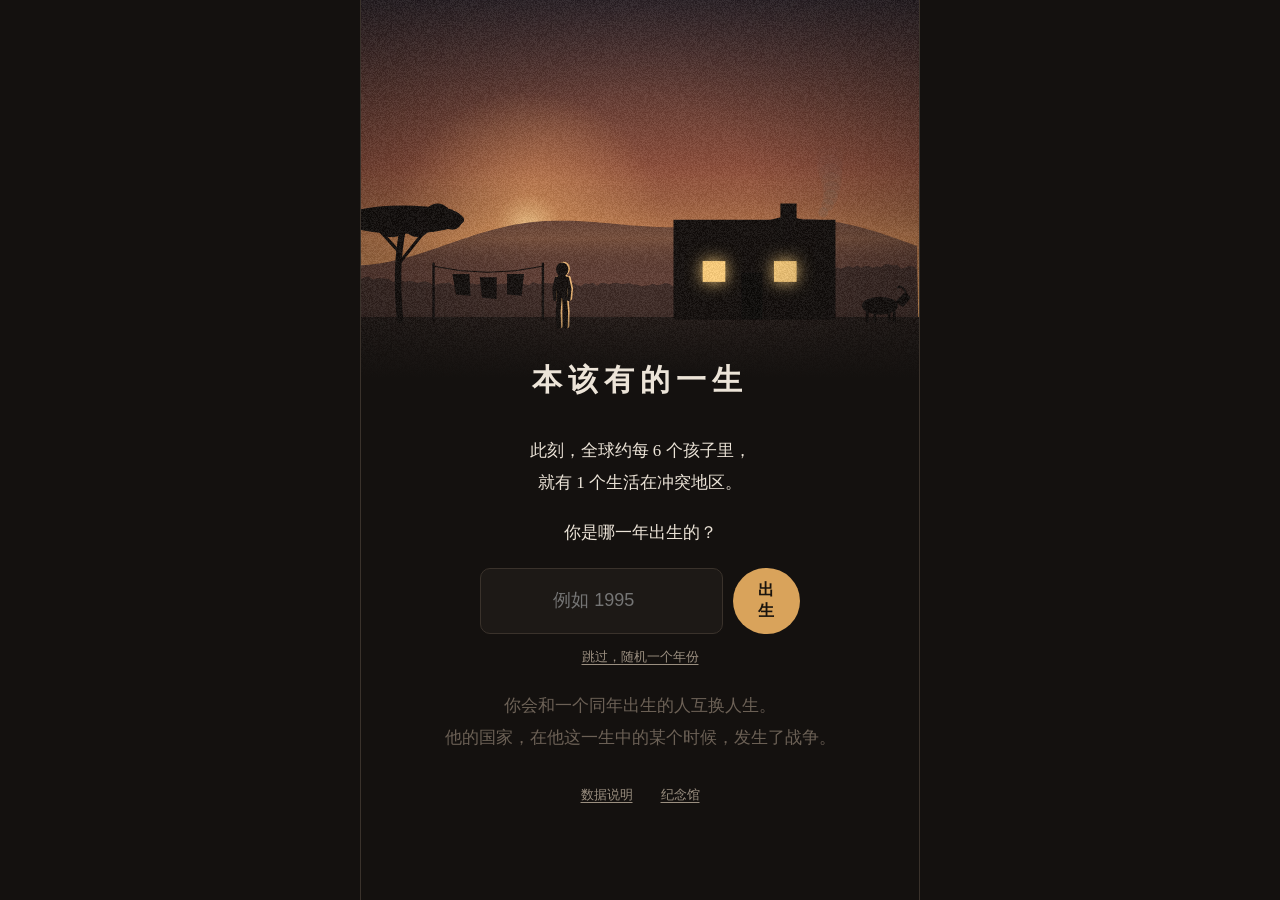
==== benggai/index.html @ f57b5b3e "benggai/: 《本该有的一生》网页初版（单文件，离线可玩） Co-Authored-By: Claude Opus 5.5 <noreply@anthropic.com>" ====
<!doctype html>
<html lang="zh-CN">
<head>
<meta charset="utf-8">
<meta name="viewport" content="width=device-width, initial-scale=1, viewport-fit=cover">
<meta name="theme-color" content="#14110f">
<title>本该有的一生</title>
<meta name="description" content="你和一个同年出生在战争中的人，互换了人生。基于真实统计的人生模拟。">
<style>:root {
  --bg: #14110f; --bg2: #1d1916; --card: #221d19; --line: #3a322b;
  --ink: #ece4d8; --muted: #9b8f80; --dim: #6c6156;
  --accent: #d9a35b; --war: #9c4a35; --near: #8a6a3a; --abroad: #5f7385; --life: #d6c7ae;
  --serif: "Songti SC", "Noto Serif SC", "Source Han Serif SC", serif;
  --sans: -apple-system, "PingFang SC", "Helvetica Neue", "Microsoft YaHei", sans-serif;
}
* { box-sizing: border-box; margin: 0; padding: 0; }
html, body { background: var(--bg); color: var(--ink); height: 100%; }
body { font-family: var(--sans); -webkit-font-smoothing: antialiased; overflow: hidden; }
button { font: inherit; color: inherit; background: none; border: 0; cursor: pointer; -webkit-tap-highlight-color: transparent; }
input, textarea { font: inherit; color: var(--ink); background: var(--bg2); border: 1px solid var(--line); border-radius: 10px; padding: 12px 14px; width: 100%; outline: none; }
input:focus, textarea:focus { border-color: var(--accent); }
.hidden { display: none !important; }
.muted { color: var(--muted); } .small { font-size: 13px; } .fine { color: var(--dim); font-size: 12px; line-height: 1.7; margin-top: 18px; }
.primary { background: var(--accent); color: #1a140e; font-weight: 600; padding: 12px 22px; border-radius: 999px; }
.primary:active { transform: scale(.98); }
.ghost { border: 1px solid var(--line); padding: 10px 18px; border-radius: 999px; color: var(--ink); }
.link { color: var(--muted); text-decoration: underline; text-underline-offset: 3px; padding: 6px 8px; font-size: 13px; }
.wide { width: 100%; margin-top: 10px; }
.card { background: var(--card); border: 1px solid var(--line); border-radius: 16px; padding: 22px 20px; }

#app { height: 100%; max-width: 560px; margin: 0 auto; position: relative; }
.screen { display: none; height: 100%; }
.screen.on { display: flex; flex-direction: column; }

/* 开场 */
#intro { justify-content: center; padding: 0 24px; position: relative; }
.intro-cv { position: absolute; left: 0; right: 0; top: 0; width: 100%; height: 42vh; opacity: 0; animation: fadeIn 2.4s ease forwards; pointer-events: none; }
.intro-inner { position: relative; padding-top: 30vh; }
.intro-inner { text-align: center; }
#intro h1 { font-family: var(--serif); font-weight: 600; font-size: 30px; letter-spacing: .2em; margin-bottom: 34px; }
#intro p { font-family: var(--serif); font-size: 17px; line-height: 1.9; margin-bottom: 18px; }
.birth-input { display: flex; gap: 10px; margin: 6px auto 8px; max-width: 320px; }
.birth-input input { text-align: center; font-size: 18px; }
#intro nav { margin-top: 26px; display: flex; justify-content: center; gap: 12px; }
.fade { opacity: 0; animation: fadeIn 1.2s ease forwards; animation-delay: var(--d, 0s); }
@keyframes fadeIn { to { opacity: 1; } }

/* 出生卡 */
#birth { justify-content: center; padding: 0 20px; }
.card-cv { display: block; width: calc(100% + 40px); height: 190px; margin: -22px -20px 14px; border-radius: 16px 16px 0 0; }
.birth-card h2 { font-family: var(--serif); font-size: 28px; margin: 6px 0 10px; }
.birth-card > div { margin: 6px 0; line-height: 1.6; }

/* 属性条 */
.stats { display: grid; grid-template-columns: repeat(4, 1fr); gap: 8px; }
.stat { font-size: 11px; color: var(--muted); }
.stat .bar { height: 3px; background: var(--line); border-radius: 2px; margin-top: 3px; overflow: hidden; }
.stat .bar i { display: block; height: 100%; background: var(--life); transition: width .6s ease; }
.stat.flash-up .bar i { background: #9fc28a; } .stat.flash-down .bar i { background: #d0705a; }
.stats.big { margin: 16px 0 4px; } .stats.big .stat { font-size: 12px; }

/* 人生 */
#life { position: relative; }
#stage { position: relative; height: 34vh; min-height: 210px; max-height: 300px; flex: none; overflow: hidden; }
#stage canvas { position: absolute; inset: 0; width: 100%; height: 100%; transition: opacity 1s ease, transform 2.4s ease; }
#stage canvas.off { opacity: 0; }
#stage.zoom canvas { transform: scale(1.07); }
#stage .hud-top { position: absolute; left: 14px; right: 14px; top: 10px; display: flex; justify-content: space-between; font-family: var(--serif); font-size: 15px; text-shadow: 0 1px 6px rgba(0,0,0,.8); }
#hudAge { color: #d8ccbb; }
#caption { position: absolute; left: 0; right: 0; bottom: 18%; text-align: center; font-family: var(--serif); font-size: 22px; letter-spacing: .12em; color: #fff3e0; text-shadow: 0 2px 14px rgba(0,0,0,.9); opacity: 0; transition: opacity .8s ease; pointer-events: none; padding: 0 20px; }
#caption.on { opacity: 1; }
#flash { position: absolute; inset: 0; background: #ffd9a8; opacity: 0; pointer-events: none; }
#flash.on { animation: flashA 1.2s ease-out; }
@keyframes flashA { 0% { opacity: .75; } 100% { opacity: 0; } }
#hud { padding: 6px 16px 10px; border-bottom: 1px solid var(--line); background: var(--bg); flex: none; }
#famBar { display: flex; flex-wrap: wrap; gap: 6px; margin-bottom: 10px; min-height: 22px; }
.fam { font-size: 12px; padding: 2px 8px; border-radius: 999px; border: 1px solid var(--line); color: var(--ink); white-space: nowrap; }
.fam.away { border-style: dashed; color: var(--muted); }
.fam.gone { border-style: dashed; border-color: #2c2620; color: transparent; min-width: 40px; position: relative; }
.fam.gone::after { content: ''; position: absolute; left: 8px; right: 8px; top: 50%; border-top: 1px solid #3b332c; }
#feed { flex: 1; overflow-y: auto; padding: 14px 16px 30px; -webkit-overflow-scrolling: touch; }
.row { display: flex; gap: 12px; padding: 7px 0; font-family: var(--serif); font-size: 16px; line-height: 1.75; opacity: 0; animation: rowIn .6s ease forwards; }
.row .y { color: var(--dim); font-family: var(--sans); font-size: 12px; min-width: 56px; padding-top: 4px; font-variant-numeric: tabular-nums; }
.row.big .t { color: #fff3e0; } .row.war .y { color: var(--war); }
.row.future .t { color: var(--muted); font-style: italic; }
.row.death .t { color: #fff; font-weight: 600; }
.row.choice .t { color: var(--accent); }
.row.note .t { color: var(--muted); font-size: 14px; }
.today { text-align: center; color: var(--dim); font-size: 12px; margin: 10px 0; letter-spacing: .3em; }
.today::before, .today::after { content: '—'; margin: 0 8px; }
@keyframes rowIn { from { opacity: 0; transform: translateY(6px); } to { opacity: 1; transform: none; } }
#ctrl { border-top: 1px solid var(--line); padding: 10px 16px calc(10px + env(safe-area-inset-bottom)); background: var(--bg); }
#grid { display: flex; flex-wrap: wrap; gap: 2px; margin-bottom: 8px; min-height: 8px; }
.sq { width: 6px; height: 6px; border-radius: 1px; background: var(--life); }
.sq.war { background: var(--war); } .sq.near { background: var(--near); } .sq.abroad { background: var(--abroad); }
.sq.lost { background: none; outline: 1px solid #5a4e43; outline-offset: -1px; }
.ctrl-row { display: flex; gap: 10px; align-items: center; }
.ctrl-row .ghost { padding: 6px 14px; font-size: 13px; }
#pocketView { margin-left: auto; text-align: right; max-width: 60%; overflow: hidden; white-space: nowrap; text-overflow: ellipsis; }

/* 底部面板 */
.sheet { position: fixed; inset: 0; background: rgba(10, 8, 6, .72); display: flex; align-items: flex-end; justify-content: center; z-index: 10; animation: fadeIn .25s ease forwards; opacity: 0; }
.sheet-inner { width: 100%; max-width: 560px; background: var(--bg2); border-top: 1px solid var(--line); border-radius: 18px 18px 0 0; padding: 22px 20px calc(22px + env(safe-area-inset-bottom)); max-height: 86vh; overflow-y: auto; animation: up .3s ease; }
@keyframes up { from { transform: translateY(30px); } to { transform: none; } }
.sheet h3 { font-family: var(--serif); font-size: 19px; line-height: 1.7; font-weight: 600; margin-bottom: 14px; }
.sheet .kicker { color: var(--muted); font-size: 12px; letter-spacing: .15em; margin-bottom: 8px; }
.opt { display: block; width: 100%; text-align: left; border: 1px solid var(--line); border-radius: 12px; padding: 13px 16px; margin-top: 10px; font-family: var(--serif); font-size: 16px; background: var(--card); }
.opt:active { border-color: var(--accent); }
.opt .h { display: block; font-family: var(--sans); font-size: 12px; color: var(--muted); margin-top: 4px; }
.recap p { font-family: var(--serif); line-height: 1.85; margin-bottom: 10px; }
.recap .alt { border-left: 2px solid var(--line); padding-left: 12px; margin: 10px 0; color: #cfc4b4; }
.recap .alt b { color: var(--accent); font-weight: 500; }

/* 结局 */
#end { overflow-y: auto; padding: 24px 18px 40px; }
.end-inner { width: 100%; }
#endAsk { font-family: var(--serif); font-size: 18px; margin-bottom: 12px; }
#endCard .card-cv { height: 210px; }
#endCard h2 { font-family: var(--serif); font-size: 13px; letter-spacing: .3em; color: var(--muted); font-weight: 400; }
#endCard .nm { font-family: var(--serif); font-size: 26px; margin: 8px 0 2px; }
#endCard .meta { color: var(--muted); font-size: 13px; margin-bottom: 14px; }
#endCard p { font-family: var(--serif); font-size: 16px; line-height: 1.85; margin: 6px 0; }
#endCard .peace { color: var(--accent); }
#endCard .hard { color: #e9d2b0; }
#endCard .words { border-top: 1px solid var(--line); padding-top: 10px; margin-top: 12px; color: #fff; }
#endCard .num { color: var(--muted); font-size: 13px; margin-top: 14px; }
#endCard .g { display: flex; flex-wrap: wrap; gap: 2px; margin: 14px 0; }
#endBtns { margin-top: 14px; }
.row-links { display: flex; justify-content: center; gap: 12px; margin-top: 10px; }

/* 浮层 */
.overlay { position: fixed; inset: 0; background: var(--bg); z-index: 20; overflow-y: auto; }
.overlay-inner { max-width: 560px; margin: 0 auto; padding: 20px 20px 60px; }
.overlay .close { float: right; }
.overlay h2 { font-family: var(--serif); font-size: 22px; margin: 18px 0 12px; }
.overlay h3 { font-size: 15px; margin: 18px 0 6px; color: var(--accent); }
.overlay p, .overlay li { font-size: 14px; line-height: 1.8; color: #d8cebf; }
.overlay ul { padding-left: 18px; }
.mem { border-bottom: 1px solid var(--line); padding: 12px 0; }
.mem .who { font-family: var(--serif); font-size: 16px; }
.mem .w { color: var(--muted); font-size: 13px; margin-top: 4px; }
.toast { position: fixed; left: 50%; bottom: 90px; transform: translateX(-50%); background: #2b241e; border: 1px solid var(--line); padding: 10px 16px; border-radius: 999px; font-size: 13px; z-index: 30; }
@media (min-width: 600px) { #app { border-left: 1px solid var(--line); border-right: 1px solid var(--line); } }
</style>
</head>
<body>
<main id="app">

  <section id="intro" class="screen on">
    <canvas id="introCv" class="intro-cv"></canvas>
    <div class="intro-inner">
      <h1>本该有的一生</h1>
      <p class="fade" style="--d:0.2s">此刻，全球约每 6 个孩子里，<br>就有 1 个生活在冲突地区。</p>
      <p class="fade" style="--d:1.4s">你是哪一年出生的？</p>
      <div class="fade birth-input" style="--d:2.2s">
        <input id="byInput" type="number" inputmode="numeric" min="1950" max="2025" placeholder="例如 1995">
        <button id="btnBorn" class="primary">出生</button>
      </div>
      <button id="btnSkip" class="link fade" style="--d:2.6s">跳过，随机一个年份</button>
      <p class="fine fade" style="--d:3s">你会和一个同年出生的人互换人生。<br>他的国家，在他这一生中的某个时候，发生了战争。</p>
      <nav class="fade" style="--d:3.2s"><button class="link" data-open="about">数据说明</button><button class="link" data-open="memorial">纪念馆</button></nav>
    </div>
  </section>

  <section id="birth" class="screen">
    <div class="card birth-card">
      <canvas id="birthCv" class="card-cv"></canvas>
      <div class="muted small" id="bcYear"></div>
      <h2 id="bcName"></h2>
      <div id="bcPlace"></div>
      <div class="muted" id="bcHome"></div>
      <div class="muted" id="bcFam"></div>
      <div id="bcStats" class="stats big"></div>
      <p class="fine">本人物由统计数据生成，不是真实个人。</p>
      <button id="btnStart" class="primary wide">开始这一生</button>
    </div>
  </section>

  <section id="life" class="screen">
    <div id="stage">
      <canvas id="cvA"></canvas><canvas id="cvB"></canvas>
      <div class="hud-top"><span id="hudYear"></span><span id="hudAge"></span></div>
      <div id="caption"></div>
      <div id="flash"></div>
    </div>
    <header id="hud">
      <div id="famBar"></div>
      <div id="statBar" class="stats"></div>
    </header>
    <div id="feed"></div>
    <footer id="ctrl">
      <div id="grid"></div>
      <div class="ctrl-row">
        <button id="btnPause" class="ghost">暂停</button>
        <button id="btnSpeed" class="ghost">1×</button>
        <span id="pocketView" class="muted small"></span>
      </div>
    </footer>
  </section>

  <section id="end" class="screen">
    <div class="end-inner">
      <div id="endWords" class="card">
        <p id="endAsk"></p>
        <textarea id="endInput" rows="2" maxlength="60" placeholder="写一句话（可以不写）"></textarea>
        <button id="btnWords" class="primary wide">留下</button>
      </div>
      <div id="endCard" class="card hidden"></div>
      <div id="endBtns" class="hidden">
        <button id="btnSave" class="primary wide">保存分享卡</button>
        <button id="btnCandle" class="ghost wide">点一支蜡烛</button>
        <button id="btnCopy" class="ghost wide">复制这个人的链接</button>
        <button id="btnAgain" class="ghost wide">再出生一次</button>
        <div class="row-links"><button class="link" data-open="memorial">纪念馆</button><button class="link" data-open="about">数据说明</button></div>
      </div>
    </div>
  </section>

  <div id="sheet" class="sheet hidden"><div class="sheet-inner" id="sheetInner"></div></div>

  <div id="overlay" class="overlay hidden">
    <div class="overlay-inner">
      <button class="link close" id="btnClose">关闭</button>
      <div id="overlayBody"></div>
    </div>
  </div>
  <div id="toast" class="toast hidden"></div>
</main>

<script>window.DATA = {"years":[1950,2025],"countries":{"AFG":{"name":"阿富汗","pop":[7776180,7879343,7987784,8096703,8207954,8326981,8454303,8588340,8723412,8869270,9035048,9214082,9404410,9604491,9814317,10036003,10266397,10505961,10756924,11017417,11290134,11567672,11853698,12158000,12469127,12773966,13059861,13340758,13611444,13655575,13169313,11937586,10991380,10917985,11190222,11426855,11420074,11387822,11523299,11874089,12045664,12238879,13278983,14943175,16250800,17065837,17763266,18452100,19159996,19887792,20130334,20284303,21378123,22733053,23560656,24404575,25424100,25909852,26482631,27466102,28284088,29347708,30560036,31622709,32792528,33831767,34700613,35688941,36743040,37856125,39068977,40000410,40578847,41454762,41454762,41454762],"births":[383985,391002,397663,404666,410428,417650,425071,432044,439867,447510,456418,465920,476486,487782,499081,510721,523769,536916,550849,564969,578135,593459,607433,623433,640572,655576,670354,684795,698108,710483,703929,658773,571255,558710,563440,590687,596068,594693,595844,613672,637076,639838,668128,759621,851696,899076,932409,961674,985909,1013252,1036525,1006562,1015202,1069727,1095372,1097038,1120880,1135656,1126525,1158017,1181113,1202456,1243843,1274030,1300107,1331758,1344010,1362270,1382424,1405919,1429983,1453685,1462654,1469029,1492956,1507838],"dead":[0,0,0,0,0,0,0,0,0,0,0,0,0,0,0,0,0,0,0,0,0,0,0,0,0,0,0,0,90909,90909,90909,90909,90909,90909,90909,90909,90909,90909,90909,5411,1514,3553,4366,4097,9055,5610,3574,6719,12158,5065,5387,5553,1136,929,810,1709,4984,7021,5660,6518,7190,7563,7764,8130,12565,18016,18991,19766,26849,30434,20836,36375,1655,363,365,330],"civ":[0,0,0,0,0,0,0,0,0,0,0,0,0,0,0,0,0,0,0,0,0,0,0,0,0,0,0,0,0,0,0,0,0,0,0,0,0,0,0,0,0,0,0,26,0,4,42,323,5801,436,152,498,0,0,53,114,196,114,110,154,185,135,83,64,240,174,341,335,542,379,361,588,643,108,93,26],"e0f":[28.8,29.3,29.7,30.2,30.4,31.1,31.6,32.1,32.6,33.1,33.5,34.0,34.5,34.9,35.4,35.9,36.4,36.9,37.3,37.8,38.3,38.8,39.3,39.8,40.3,40.8,41.3,41.9,41.5,40.9,41.4,41.7,39.5,40.1,36.4,37.1,42.1,42.6,46.0,47.0,47.7,48.3,49.6,52.3,53.1,53.7,54.4,54.7,54.4,56.0,56.6,57.1,57.4,58.5,59.1,59.6,60.1,60.8,61.4,61.8,62.3,62.9,63.3,63.8,64.0,64.2,64.6,65.6,65.9,66.1,64.7,64.1,67.2,67.5,67.5,67.5],"e0m":[27.5,28.0,28.4,28.8,29.1,29.7,30.2,30.7,31.2,31.7,32.1,32.6,33.1,33.5,34.0,34.4,34.9,35.3,35.8,36.3,36.7,37.2,37.7,38.2,38.7,39.3,39.8,40.4,38.9,37.1,37.4,37.4,33.3,33.6,27.8,28.4,35.3,35.6,40.7,42.1,42.7,43.0,43.8,49.8,48.9,50.5,51.3,51.7,50.6,53.1,53.5,53.9,55.0,55.8,56.5,56.9,57.0,57.1,58.0,58.7,59.1,59.6,60.1,60.5,60.5,60.4,60.7,59.4,59.2,59.9,58.5,57.1,63.9,64.5,64.5,64.5],"u5":[36.82,36.82,36.82,36.82,36.82,36.82,36.82,36.82,36.21,35.64,35.06,34.52,34.02,33.5,32.97,32.45,31.95,31.48,31.0,30.49,30.0,34.43,33.79,28.47,27.95,27.42,26.86,26.29,25.69,25.11,24.52,23.9,27.7,27.12,30.38,29.6,25.05,24.42,19.43,18.78,18.14,17.52,16.91,16.35,15.83,15.34,14.88,14.44,14.02,13.6,13.17,12.75,12.31,11.85,11.39,10.93,10.48,10.04,9.61,9.19,8.8,8.43,8.08,7.76,7.46,7.19,6.94,6.71,6.48,6.27,6.07,5.87,5.68,5.49,5.3,5.3],"eys":[0.4,0.4,0.4,0.4,0.4,0.5,0.5,0.5,0.5,0.5,0.6,0.6,0.6,0.6,0.6,0.6,0.7,0.8,0.9,0.9,1.0,1.1,1.2,1.2,1.3,1.4,1.5,1.6,1.7,1.7,1.8,2.0,2.1,2.2,2.3,2.5,2.6,2.7,2.7,2.8,2.9,3.2,3.5,3.8,4.1,4.4,4.7,5.0,5.3,5.6,5.9,6.1,6.4,6.7,7.6,7.9,8.1,8.4,8.6,8.9,9.2,9.5,9.8,10.1,10.5,10.5,10.5,10.5,10.5,10.6,10.7,10.8,10.8,10.8,10.8,10.8],"gdp":[601,613,625,637,650,663,676,690,704,718,732,747,762,777,793,808,825,841,858,875,893,911,929,947,966,986,1005,1025,1046,1067,1088,1110,1132,1155,1178,1202,1226,1250,1275,1301,1327,1353,1380,1408,1436,1465,1494,1524,1555,1586,1617,1454,1774,1815,1776,1908,1929,2155,2191,2565,2848,2757,2985,3046,3017,2967,2958,2952,2902,2927,2769,2144,1981,1983,1964,1964],"tfr":[7.25,7.26,7.26,7.27,7.25,7.26,7.27,7.26,7.27,7.28,7.28,7.28,7.29,7.3,7.3,7.3,7.32,7.34,7.36,7.39,7.4,7.43,7.45,7.49,7.53,7.54,7.56,7.59,7.6,7.61,7.64,7.62,7.6,7.57,7.55,7.55,7.55,7.55,7.55,7.56,7.58,7.63,7.7,7.76,7.77,7.77,7.76,7.73,7.69,7.64,7.57,7.45,7.32,7.17,7.02,6.86,6.69,6.51,6.39,6.29,6.2,6.09,5.99,5.88,5.77,5.65,5.54,5.43,5.33,5.24,5.14,5.04,4.93,4.84,4.84,4.84],"ref":[0,0,0,0,0,0,0,0,0,0,0,0,0,0,0,0,0,0,0,0,0,0,0,0,0,0,0,0,0,500000,1734921,3879984,4488214,4712735,4417651,4653193,5094283,5511740,5622982,5643989,6339095,6306301,4552153,3374575,2731166,2679132,2674234,2676675,2667118,2601690,3587327,3809763,2510294,2136039,2414460,2166139,2107510,3057655,2833116,2887114,3054699,2664423,2586132,2556483,2596259,2666294,2501447,2624265,2681267,2727556,2594827,2712839,5661686,6403121,5766559,0],"urban":[5,5,6,6,6,6,7,7,7,7,8,8,8,8,9,9,9,10,10,10,11,11,12,12,13,13,14,14,15,15,15,15,16,16,16,16,16,16,17,17,17,17,17,17,17,17,17,18,18,18,18,18,18,19,19,19,20,20,21,21,22,22,23,23,24,24,24,24,24,25,25,25,25,25,25,25],"tert":[0.8,0.8,0.8,0.8,0.8,0.8,0.8,0.8,0.8,0.8,0.8,0.8,0.8,0.8,0.8,0.8,0.8,0.8,0.8,0.8,0.8,0.9,1.0,1.1,1.0,1.1,1.3,1.4,1.8,1.9,2.0,2.0,2.0,2.1,2.1,2.1,2.2,1.7,1.9,2.0,2.2,2.2,2.1,2.0,2.0,1.9,1.8,1.8,1.7,1.6,1.6,1.5,1.4,1.4,1.4,1.9,2.4,2.9,3.4,3.9,3.8,3.7,5.3,6.8,8.4,8.8,9.2,9.6,10.0,10.4,10.9,10.9,10.9,10.9,10.9,10.9],"peace":{"t0":1977,"e0f":41.9,"e0m":40.4,"u5":26.29,"eys":1.6,"gdp":1025,"tert":1.4}},"AGO":{"name":"安哥拉","pop":[4551869,4602567,4651693,4706357,4766716,4832775,4904275,4980650,5061137,5145107,5231664,5301584,5354315,5408334,5464186,5521982,5581391,5641810,5702706,5763693,5852790,5991114,6174269,6388534,6613368,6842952,7074668,7317837,7576742,7847207,8133867,8435605,8751653,9082985,9425921,9779125,10139459,10497863,10861299,11238562,11626361,12023532,12423717,12827136,13249763,13699780,14170973,14660419,15159378,15667235,16194873,16747204,17327701,17943718,18600426,19291160,20015281,20778570,21578656,22414775,23294822,24218358,25177398,26165616,27160767,28157802,29183072,30234836,31297160,32375633,33451139,34532427,35635028,36749909,36749909,36749909],"births":[201604,207184,214737,222255,229690,236987,244090,250958,257566,263916,270034,275927,279635,283107,286378,289423,292208,294665,296733,298428,299771,300680,305545,314906,325179,335612,346434,357442,370605,384621,399813,416750,434274,453603,474204,494588,514579,533065,550840,568287,585012,601683,615344,629643,645697,662802,679910,697305,715610,736319,758786,783280,808608,835292,864172,893986,923158,952444,981972,1012585,1040378,1068908,1097985,1126819,1154406,1178313,1201836,1227383,1253674,1280086,1308853,1335364,1357751,1381370,1407760,1429803],"dead":[0,0,0,0,0,0,0,0,0,0,0,0,0,0,0,0,0,0,0,0,0,0,0,0,0,21428,21428,21428,21428,21428,21428,21428,21428,21428,21428,21428,21428,21428,21428,2891,2609,516,2346,12397,4009,234,29,74,1170,2665,1202,2156,567,43,25,0,0,25,0,25,0,0,0,0,0,0,23,25,0,25,21,0,20,0,25,24],"civ":[0,0,0,0,0,0,0,0,0,0,0,0,0,0,0,0,0,0,0,0,0,0,0,0,0,0,0,0,0,0,0,0,0,0,0,0,0,0,0,63,51,0,0,343,35,47,0,23,104,393,257,1033,46,18,0,0,0,0,0,0,0,0,0,0,0,0,0,0,0,0,0,0,0,0,0,0],"e0f":[37.6,37.8,37.9,38.1,38.3,38.5,38.7,39.0,39.2,39.5,39.7,39.9,40.2,40.5,40.8,41.1,41.5,41.8,42.2,42.6,43.0,43.3,43.7,44.0,44.4,44.2,44.2,44.6,44.9,45.2,45.5,45.8,46.0,45.5,45.7,45.9,46.1,44.6,45.1,45.3,45.4,46.8,45.6,46.7,47.7,48.2,48.4,48.7,48.0,49.0,49.1,50.0,50.4,52.2,53.1,54.1,54.8,56.0,57.2,58.1,59.2,60.2,61.2,62.0,62.7,63.4,64.0,64.5,65.1,65.5,65.8,65.4,66.8,67.1,67.1,67.1],"e0m":[34.2,34.4,34.6,34.8,35.0,35.2,35.5,35.7,35.8,36.0,36.2,34.3,34.5,34.7,35.0,35.2,35.5,35.8,36.2,36.6,36.9,37.3,37.7,38.1,38.5,37.9,37.9,38.3,38.7,39.1,39.4,39.7,40.1,38.9,39.2,39.5,39.8,37.4,38.2,38.5,38.6,41.0,39.2,38.2,39.8,44.1,44.5,44.7,43.0,42.8,44.0,44.2,45.4,48.3,49.2,50.2,51.1,52.3,53.4,54.3,55.3,56.0,56.7,57.4,58.1,58.7,59.2,59.7,60.2,60.6,60.5,60.5,61.7,62.1,62.1,62.1],"u5":[23.28,23.28,23.28,23.28,23.28,23.28,23.28,23.28,23.28,23.28,23.28,23.28,23.28,23.28,23.28,23.28,23.28,23.28,23.28,23.28,23.28,23.28,23.28,23.28,23.28,23.28,23.28,23.28,23.28,23.28,23.28,22.88,22.55,22.21,21.93,21.73,21.56,21.46,21.38,21.32,21.27,21.26,21.24,21.21,21.14,20.99,20.73,20.35,19.84,19.22,18.5,17.63,16.64,15.55,14.37,13.15,11.98,10.9,9.92,9.07,8.34,7.72,7.2,6.79,6.45,6.18,5.96,5.79,5.65,5.53,5.42,5.32,5.19,5.05,4.9,4.9],"eys":[3.8,3.8,3.8,3.8,3.8,3.8,3.8,3.8,3.8,3.8,3.8,3.8,3.8,3.8,3.8,3.8,3.8,3.8,3.8,3.8,3.8,3.8,3.8,3.8,3.8,3.8,3.8,3.8,3.8,3.8,3.8,3.8,3.8,3.8,3.8,3.8,3.8,3.8,3.8,3.8,3.8,3.5,3.5,3.6,3.6,3.7,3.8,3.9,4.0,4.4,4.8,5.2,5.7,6.1,6.5,7.0,7.4,7.8,8.2,8.7,9.1,10.1,10.5,10.9,11.3,11.7,12.2,12.2,12.2,12.2,12.2,12.2,12.2,12.2,12.2,12.2],"gdp":[3789,3864,3942,4020,4101,4183,4267,4352,4439,4528,4618,4711,4805,4901,4999,5099,5201,5305,5411,5519,5630,5742,5857,5974,6094,6216,6340,6467,6596,6728,6863,7000,7140,7283,7429,7577,7729,7883,8041,8202,8366,8170,7445,5481,5377,5981,6565,6808,6893,6815,6794,6846,7521,7516,8079,8892,9586,10434,11131,10930,11074,11034,11516,11622,11718,11389,10963,10565,10154,9712,8904,8720,8750,8597,8752,8760],"tfr":[5.77,5.83,5.95,6.06,6.17,6.27,6.36,6.46,6.54,6.63,6.71,6.79,6.87,6.95,7.04,7.12,7.19,7.27,7.33,7.39,7.43,7.47,7.49,7.5,7.5,7.49,7.49,7.47,7.47,7.46,7.46,7.46,7.46,7.46,7.46,7.45,7.43,7.41,7.37,7.33,7.27,7.21,7.14,7.07,6.99,6.92,6.85,6.79,6.73,6.68,6.64,6.6,6.57,6.53,6.5,6.46,6.42,6.37,6.32,6.26,6.19,6.12,6.04,5.95,5.86,5.77,5.69,5.6,5.52,5.44,5.37,5.3,5.21,5.12,5.12,5.12],"ref":[0,0,0,0,0,0,0,0,0,0,150000,150000,170000,175000,200000,220000,303800,356200,381360,408190,414120,419690,421500,426550,497390,501830,499190,529830,646110,652980,449030,457060,465890,298110,357821,317392,355412,391733,407566,408692,407760,381638,300494,323822,282570,246653,249686,267687,319420,353472,433756,470616,435415,329573,228842,215811,206482,186137,171374,141006,134851,128657,19253,10274,9468,11855,8388,8292,8243,8176,8196,11403,12021,11506,12545,0],"urban":[5,6,6,7,7,8,8,9,9,9,10,10,11,11,11,12,12,13,13,13,14,15,15,16,17,18,19,20,21,22,24,25,26,28,29,30,32,33,35,36,37,39,40,41,43,44,45,46,47,49,50,51,52,54,55,56,56,57,58,59,60,60,61,62,62,63,64,65,65,66,67,68,69,69,70,71],"tert":[0.6,0.6,0.6,0.6,0.6,0.6,0.6,0.6,0.6,0.6,0.6,0.6,0.6,0.6,0.6,0.6,0.6,0.6,0.6,0.6,0.6,0.6,0.6,0.6,0.6,0.6,0.6,0.6,0.6,0.6,0.6,0.6,0.6,0.6,0.6,0.6,0.6,0.6,0.6,0.6,0.6,0.6,0.6,0.6,0.6,0.6,0.6,0.6,0.6,0.6,0.6,0.7,0.8,2.9,2.1,2.6,2.6,3.3,4.1,4.9,5.7,6.4,7.8,9.2,9.0,8.8,9.8,9.8,9.9,9.9,9.9,10.0,10.0,10.0,10.0,10.0],"peace":{"t0":1974,"e0f":44.4,"e0m":38.5,"u5":23.28,"eys":3.8,"gdp":6094,"tert":0.6}},"ARM":{"name":"亚美尼亚","pop":[1382896,1417286,1454108,1493580,1535981,1581511,1630823,1684147,1740888,1801014,1863710,1927488,1991686,2056024,2120135,2183635,2246162,2307497,2367326,2424034,2475628,2525348,2577081,2630860,2686442,2743665,2818168,2912833,3012808,3078505,3107418,3135354,3163145,3191549,3224549,3260438,3294857,3328525,3355123,3443095,3552130,3613978,3571870,3453339,3364620,3307586,3278738,3246292,3208399,3167282,3125630,3084350,3055636,3038976,3022544,3006360,2990371,2974825,2959996,2945518,2931083,2923269,2922529,2922526,2922433,2921179,2918796,2914966,2909971,2903975,2890893,2870339,2880880,2943398,2943398,2943398],"births":[47681,49846,52044,54533,57296,60187,64408,68000,71162,74537,76780,76915,75026,72083,68299,65123,62211,60716,59980,59084,57695,58278,58778,59406,60734,62942,65085,69002,72529,77145,79000,81367,83800,86328,87501,87990,87364,85964,84309,83696,87330,84137,78564,63211,53129,48957,47509,42929,40441,36231,36509,36183,36623,39015,40115,40615,41224,42358,43279,44096,44082,44589,45208,45139,44017,41785,40595,37703,36526,35809,34929,35635,34510,34668,36278,34934],"dead":[0,0,0,0,0,0,0,0,0,0,0,0,0,0,0,0,0,0,0,0,0,0,0,0,0,0,0,0,0,0,0,0,0,0,0,0,0,0,0,0,22,12,107,44,30,0,0,0,0,0,0,0,0,0,0,1,0,0,0,0,0,0,9,0,0,9,4,0,0,0,10,10,154,20,0,0],"civ":[0,0,0,0,0,0,0,0,0,0,0,0,0,0,0,0,0,0,0,0,0,0,0,0,0,0,0,0,0,0,0,0,0,0,0,0,0,0,0,0,0,0,0,0,0,0,0,0,0,0,0,0,0,0,0,0,0,0,0,0,0,0,0,0,0,0,0,0,0,0,0,0,0,0,0,0],"e0f":[57.6,58.0,58.5,59.0,59.4,59.9,60.3,60.8,61.2,61.7,62.1,62.6,63.0,63.5,63.9,64.3,64.7,65.0,65.3,65.7,66.0,66.2,66.5,66.7,67.0,67.2,67.5,67.8,68.1,68.4,68.7,69.0,69.3,69.6,69.9,70.2,70.5,70.7,53.6,71.2,71.5,71.7,71.9,72.1,72.4,72.6,72.9,73.1,73.4,73.7,74.0,74.3,74.6,74.9,75.1,75.4,75.7,75.9,76.2,76.4,76.7,76.9,77.2,77.4,77.7,77.9,78.1,78.4,78.6,78.8,76.3,76.0,78.7,79.5,79.5,79.5],"e0m":[51.6,52.1,52.6,53.1,53.5,54.0,54.4,54.9,55.3,55.7,56.1,56.5,56.9,57.3,57.7,58.1,58.4,58.7,59.0,59.3,59.5,59.7,59.9,60.1,60.3,60.5,60.7,60.9,61.1,61.4,61.7,62.1,62.5,63.0,63.4,63.8,64.0,64.1,51.7,64.0,63.8,63.7,63.7,64.0,64.4,64.8,65.3,65.8,66.4,66.9,67.3,67.7,68.0,68.3,68.4,68.4,68.4,68.5,68.5,68.6,68.8,69.1,69.3,69.6,69.8,70.1,70.3,70.6,70.8,71.0,61.9,68.7,70.2,71.4,71.4,71.4],"u5":[8.7,8.7,8.7,8.7,8.7,8.7,8.7,8.7,8.7,8.7,8.7,8.7,8.7,8.7,8.7,8.7,8.7,8.7,8.7,8.7,8.7,8.7,8.7,8.7,8.7,8.7,8.7,8.34,8.0,7.67,7.36,7.06,6.77,6.5,6.24,5.99,5.75,5.52,10.16,5.08,4.87,4.66,4.46,4.26,4.07,3.88,3.7,3.53,3.37,3.21,3.06,2.91,2.77,2.64,2.51,2.39,2.27,2.16,2.06,1.96,1.87,1.78,1.69,1.61,1.54,1.47,1.4,1.33,1.27,1.21,1.16,1.1,1.05,1.0,0.96,0.96],"eys":[11.2,11.2,11.2,11.2,11.2,11.2,11.2,11.2,11.2,11.2,11.2,11.2,11.2,11.2,11.2,11.2,11.2,11.2,11.2,11.2,11.2,11.2,11.2,11.2,11.2,11.2,11.2,11.2,11.2,11.2,11.2,11.2,11.2,11.2,11.2,11.2,11.2,11.2,11.2,11.2,11.2,10.7,10.3,10.7,10.5,10.2,9.9,10.2,10.7,10.9,10.7,10.5,10.5,10.6,10.6,10.9,11.3,11.9,11.7,12.2,12.4,12.6,12.9,12.8,13.1,13.1,13.6,13.8,13.8,14.0,14.1,14.4,14.4,14.4,14.4,14.4],"gdp":[2779,2835,2891,2949,3008,3068,3130,3192,3256,3321,3388,3456,3525,3595,3667,3741,3815,3892,3970,4049,4130,4213,4297,4383,4470,4560,4651,4744,4839,4936,5034,5135,5238,5343,5450,5559,5670,5783,5899,6017,6137,5326,3136,2958,3200,3480,3717,3879,4211,4406,4589,5044,5731,6569,7299,8362,9525,10898,11727,10143,10438,10990,11796,12194,12667,13112,13192,14243,15037,16215,15052,15921,17886,19402,20078,21153],"tfr":[4.9,4.85,4.81,4.79,4.8,4.8,4.89,4.92,4.91,4.87,4.79,4.67,4.52,4.34,4.15,3.99,3.83,3.73,3.62,3.49,3.33,3.29,3.2,3.08,2.98,2.92,2.84,2.74,2.62,2.53,2.48,2.48,2.5,2.56,2.6,2.64,2.66,2.66,2.67,2.71,2.71,2.64,2.5,2.29,2.08,2.07,2.06,1.9,1.81,1.53,1.47,1.4,1.41,1.47,1.49,1.49,1.49,1.52,1.54,1.57,1.59,1.61,1.65,1.67,1.66,1.62,1.62,1.56,1.57,1.6,1.62,1.71,1.72,1.71,1.71,1.71],"ref":[0,0,0,0,0,0,0,0,0,0,0,0,0,0,170,0,0,0,200,200,200,4070,3500,0,0,0,0,440,420,700,333,333,733,333,333,333,528,208,300,0,0,0,195000,200116,201837,201439,203232,203690,193147,193228,5787,7206,13244,13158,13409,13965,14913,15435,16333,18004,17553,16491,15937,11995,11839,11211,10707,10786,11040,10962,10334,12255,14868,15072,15933,0],"urban":[41,42,43,44,45,46,47,48,49,50,51,52,53,54,55,56,56,57,57,58,59,60,61,62,63,63,64,65,65,65,66,66,66,67,67,67,67,67,67,67,67,67,67,67,66,66,66,65,65,65,64,64,64,64,64,64,64,64,64,64,64,64,64,64,64,64,64,64,64,65,65,65,65,65,65,65],"tert":[18.6,18.6,18.6,18.6,18.6,18.6,18.6,18.6,18.6,18.6,18.6,18.6,18.6,18.6,18.6,18.6,18.6,18.6,18.6,18.6,18.6,18.6,18.6,18.6,18.6,18.6,18.6,18.6,18.6,18.6,18.6,18.6,18.6,18.6,18.6,18.6,18.6,19.1,19.5,21.0,22.0,23.6,22.9,22.6,19.2,19.5,16.7,21.9,31.6,32.3,32.5,31.3,34.0,35.1,35.8,37.7,41.6,44.5,46.5,49.1,50.6,51.3,44.5,44.8,47.7,48.7,54.3,55.5,57.5,53.6,52.3,56.6,57.2,56.3,52.8,52.8],"peace":{"t0":2021,"e0f":76.0,"e0m":68.7,"u5":1.1,"eys":14.4,"gdp":15921,"tert":56.6}},"AZE":{"name":"阿塞拜疆","pop":[3131979,3187157,3247007,3312610,3384707,3464090,3551389,3646865,3750701,3862828,3982711,4108981,4239411,4372047,4503659,4630315,4751910,4867309,4976488,5081769,5183827,5283502,5380920,5476614,5572229,5669260,5791042,5937643,6075081,6187137,6284707,6385607,6491433,6602330,6706289,6799823,6891349,6977658,7081404,7167583,7231084,7314317,7405781,7504119,7608894,7719283,7830981,7936220,8025808,8100472,8174784,8251776,8326141,8400528,8489874,8597248,8711380,8828313,8942637,9046336,9146852,9256156,9376179,9504417,9631136,9752859,9868434,9968510,10039782,10110483,10181736,10234372,10295307,10318209,10318209,10318209],"births":[117561,122590,128801,135727,143394,151772,160743,170048,179297,187881,195493,200907,203325,203944,200609,194918,189367,178857,173277,167907,164083,160955,157690,155986,156567,158443,160839,164186,168022,176234,182014,187918,193323,199646,205171,209928,212415,213096,213566,212745,207772,202492,192857,183400,162575,148705,136104,141413,131955,124936,124478,117728,118344,121350,152824,157436,163981,163293,161318,157210,168827,175634,191217,191774,188927,182766,173748,166136,159805,153355,142992,135569,129419,125136,121322,120097],"dead":[0,0,0,0,0,0,0,0,0,0,0,0,0,0,0,0,0,0,0,0,0,0,0,0,0,0,0,0,0,0,0,0,0,0,0,0,0,0,0,42,197,258,2834,1187,1477,44,0,29,34,0,0,0,0,0,0,24,0,0,30,0,0,0,16,0,46,63,137,36,0,0,7528,30,154,442,0,0],"civ":[0,0,0,0,0,0,0,0,0,0,0,0,0,0,0,0,0,0,0,0,0,0,0,0,0,0,0,0,0,0,0,0,0,0,0,0,0,0,0,0,0,15,774,0,0,0,0,0,0,0,0,0,0,0,0,0,0,0,0,0,0,0,0,0,0,0,0,0,0,0,0,0,0,0,0,0],"e0f":[50.3,50.7,51.0,51.4,51.8,52.4,52.9,53.2,53.7,54.3,54.9,55.5,56.2,56.8,57.4,58.0,58.6,59.2,59.7,60.2,60.7,61.2,61.6,62.0,62.3,62.7,63.2,63.6,63.9,64.2,64.5,64.7,65.0,65.2,65.0,65.5,65.2,65.6,65.6,66.0,66.1,66.0,65.5,65.8,66.0,65.8,66.5,66.7,67.3,67.9,68.6,68.9,69.6,69.9,70.4,70.7,71.6,71.8,72.3,72.6,73.1,73.5,73.9,74.5,74.8,75.3,75.3,75.6,75.9,76.2,73.8,73.7,76.7,77.1,77.1,77.1],"e0m":[42.2,42.5,42.9,43.3,43.7,44.1,44.6,45.0,45.5,46.1,46.6,47.1,47.7,48.4,49.0,49.5,50.1,50.6,51.1,51.7,52.2,52.7,53.2,53.6,54.1,54.4,55.4,56.0,56.7,57.3,58.0,58.7,59.1,59.4,58.8,59.6,59.7,59.8,59.5,59.7,59.2,58.9,56.1,57.1,54.9,58.1,58.8,59.2,60.1,61.4,62.0,63.0,63.8,64.0,64.4,64.6,65.2,65.4,66.2,66.9,67.3,67.4,68.1,68.2,68.8,69.1,69.5,69.6,69.9,70.2,66.8,68.2,71.5,71.6,71.6,71.6],"u5":[11.06,11.06,11.06,11.06,11.06,11.06,11.06,11.06,11.06,11.06,11.06,11.06,11.06,11.06,11.06,11.06,11.06,11.06,11.06,11.06,11.06,11.06,11.06,11.06,11.06,11.06,11.06,11.06,11.06,11.06,11.06,11.06,11.06,10.8,10.53,10.29,10.05,9.86,9.7,9.59,9.54,9.54,9.55,9.56,9.51,9.38,9.15,8.81,8.4,7.93,7.43,6.93,6.44,5.99,5.58,5.21,4.87,4.57,4.29,4.02,3.78,3.55,3.34,3.14,2.96,2.79,2.65,2.51,2.38,2.27,2.15,2.05,1.96,1.87,1.79,1.79],"eys":[11.3,11.3,11.3,11.3,11.3,11.3,11.3,11.3,11.3,11.3,11.3,11.3,11.3,11.3,11.3,11.3,11.3,11.3,11.3,11.3,11.3,11.3,11.3,11.3,11.3,11.3,11.3,11.3,11.3,11.3,11.3,11.3,11.3,11.3,11.3,11.3,11.3,11.3,11.3,11.3,11.3,11.3,11.3,11.3,11.4,11.4,11.4,11.4,11.5,11.5,11.5,11.5,11.6,11.6,11.6,11.6,11.6,11.6,11.6,11.7,11.7,11.8,11.9,12.2,12.7,13.0,13.2,13.3,13.3,13.5,12.6,12.7,12.7,12.9,12.9,12.9],"gdp":[4880,4977,5077,5179,5282,5388,5496,5606,5718,5832,5949,6068,6189,6313,6439,6568,6699,6833,6970,7109,7251,7397,7544,7695,7849,8006,8166,8330,8496,8666,8840,9016,9197,9381,9568,9760,9955,10154,10357,10564,10776,10559,8050,6097,4830,4211,4223,4425,4822,5133,5656,6168,6701,7329,7937,10054,13371,16587,17963,19242,19925,19358,19523,20398,20709,20678,19822,19659,19781,20101,19126,20111,21051,21310,22090,22314],"tfr":[5.08,5.1,5.16,5.23,5.3,5.39,5.49,5.59,5.7,5.79,5.88,5.94,5.96,5.95,5.89,5.79,5.66,5.37,5.21,5.05,4.9,4.76,4.59,4.43,4.31,4.21,4.12,3.98,3.82,3.7,3.59,3.48,3.39,3.32,3.26,3.2,3.14,3.07,3.04,3.0,2.98,2.95,2.86,2.75,2.44,2.19,1.98,2.02,1.85,1.72,1.7,1.59,1.58,1.59,1.97,1.98,2.02,1.97,1.9,1.82,1.92,1.98,2.14,2.15,2.13,2.09,2.03,1.96,1.91,1.84,1.76,1.71,1.69,1.67,1.67,1.67],"ref":[0,0,0,0,0,0,0,0,0,0,0,0,0,0,0,0,0,0,0,0,0,0,0,0,0,0,0,0,0,0,0,0,0,0,0,0,0,0,0,0,0,0,300000,328005,299092,200519,236086,234949,329655,311131,284278,268755,260217,253248,250584,233678,126068,15922,16321,16945,16756,16168,15541,10808,10508,9707,10118,10893,11246,11626,101468,39478,42116,158098,153154,0],"urban":[43,45,45,45,48,48,47,47,47,47,48,48,49,49,49,49,49,49,50,49,50,50,50,51,51,51,52,52,52,52,53,53,53,53,53,53,53,53,53,54,53,53,52,52,52,52,52,51,51,50,51,51,51,51,52,52,52,52,53,53,53,53,53,54,54,55,55,56,57,58,58,58,58,58,58,58],"tert":[19.8,19.8,19.8,19.8,19.8,19.8,19.8,19.8,19.8,19.8,19.8,19.8,19.8,19.8,19.8,19.8,19.8,19.8,19.8,19.8,19.8,19.8,19.8,19.8,19.8,19.8,19.8,19.8,19.8,19.8,19.8,19.8,19.8,19.8,19.8,19.8,19.8,19.8,19.8,19.8,19.8,19.8,19.8,19.8,19.8,19.8,19.8,19.8,19.8,19.8,19.8,19.8,19.8,19.8,19.8,19.8,19.8,19.4,19.0,19.1,19.3,19.6,20.4,21.4,23.2,25.5,27.2,28.5,29.0,32.9,36.4,39.0,41.0,41.4,41.3,41.3],"peace":{"t0":1990,"e0f":66.1,"e0m":59.2,"u5":9.54,"eys":11.3,"gdp":10776,"tert":19.8}},"BDI":{"name":"布隆迪","pop":[2254942,2305749,2355807,2405189,2454593,2504658,2555312,2606484,2657416,2709604,2764265,2835122,2907945,2969844,3055656,3141371,3217962,3300699,3380389,3454598,3530431,3617295,3617134,3611994,3703604,3796617,3882626,3983585,4100342,4203533,4383713,4566017,4681397,4808530,4926477,5034043,5129423,5247790,5365332,5471706,5587051,5703860,5858405,5676847,5713856,6066319,6070510,6070038,6187114,6337155,6470196,6634368,6824139,7043158,7310656,7587303,7865545,8161879,8505643,8947653,9376448,9717980,10071033,10439346,10799789,11047581,11239459,11506764,11859444,12255339,12617041,12965487,13321102,13689455,13689455,13689455],"births":[117211,118043,118830,120089,121062,122309,123395,124544,126042,127728,129619,131590,136528,138863,141629,148729,151709,156887,160921,165892,168521,173238,176528,168491,174302,181986,186274,191451,198859,208120,212072,233906,234484,240972,243073,247150,248139,251669,256756,259467,262095,265120,267650,277647,214046,272773,271695,256381,256079,267499,276449,285509,300548,313617,331100,350183,366335,381375,396840,415969,440345,446809,450756,458280,463323,466834,450656,444372,441348,448292,452381,454572,456995,460882,466545,468720],"dead":[0,0,0,0,0,0,0,0,0,0,0,0,0,0,0,0,0,0,0,0,0,0,150000,0,0,0,0,0,0,0,0,0,0,0,0,0,0,0,20000,0,0,342,61,10212,926,2824,18183,4395,1797,1828,2441,1613,1990,1282,710,483,251,52,226,0,0,0,0,0,56,265,85,38,109,75,127,76,38,124,70,62],"civ":[0,0,0,0,0,0,0,0,0,0,0,0,0,0,0,0,0,0,0,0,0,0,150000,0,0,0,0,0,0,0,0,0,0,0,0,0,0,0,20000,0,0,70,0,6130,763,2411,17161,2212,954,1051,812,382,641,306,219,185,110,0,0,0,0,0,0,0,0,80,85,38,109,59,64,52,38,38,51,62],"e0f":[42.2,42.6,42.9,43.1,43.4,43.6,43.9,44.1,44.3,44.5,44.7,44.7,44.8,44.9,44.9,43.7,44.8,44.6,44.6,44.4,44.5,44.5,28.2,39.2,44.6,44.7,45.0,45.2,45.7,46.4,47.1,47.8,48.4,48.9,49.2,49.2,49.1,48.8,45.4,47.5,47.0,46.5,46.2,39.4,46.2,46.4,46.8,47.7,48.7,49.5,49.9,50.9,51.9,52.7,53.8,54.6,55.5,56.3,57.1,57.9,58.5,59.3,60.0,60.7,61.3,61.9,62.5,63.1,63.6,64.0,64.6,64.1,64.9,65.7,65.7,65.7],"e0m":[39.6,39.8,40.0,40.3,40.5,40.7,40.9,41.1,41.3,41.5,41.7,42.0,42.1,42.2,42.2,39.9,42.2,42.0,42.1,41.6,41.8,41.8,23.6,35.6,42.0,42.1,42.3,42.7,43.1,43.7,44.3,45.0,45.6,45.9,46.1,46.1,45.7,45.3,40.5,43.9,43.4,42.8,42.7,35.1,42.8,42.8,42.9,43.8,44.7,45.7,45.3,46.2,47.9,49.2,50.6,51.5,52.4,53.3,54.0,54.9,55.6,56.3,57.0,57.6,58.2,58.3,59.0,59.5,60.0,60.3,60.5,60.1,60.8,61.6,61.6,61.6],"u5":[25.03,25.03,25.03,25.03,25.03,25.03,25.03,25.03,25.03,25.03,24.93,24.84,24.75,24.69,24.02,24.2,24.42,24.64,24.8,24.91,24.98,25.0,31.75,25.02,24.98,24.93,24.79,24.49,23.96,23.23,22.35,21.34,20.29,19.27,18.39,17.69,17.2,16.92,16.81,16.81,16.86,16.93,16.97,19.22,16.94,16.82,18.96,16.41,16.08,15.69,15.24,14.75,14.23,13.66,13.04,12.37,11.66,10.95,10.26,9.61,9.02,8.47,7.96,7.49,7.06,6.69,6.37,6.09,5.85,5.62,5.43,5.23,5.03,4.87,4.71,4.71],"eys":[4.2,4.2,4.2,4.2,4.2,4.2,4.2,4.2,4.2,4.2,4.2,4.2,4.2,4.2,4.2,4.2,4.2,4.2,4.2,4.2,4.2,4.2,4.2,4.2,4.2,4.2,4.2,4.2,4.2,4.2,4.2,4.2,4.2,4.2,4.2,4.2,4.2,4.2,4.2,4.2,4.2,4.3,4.2,4.5,4.5,4.5,4.5,4.5,4.6,4.6,4.6,4.6,5.1,5.5,6.0,6.4,7.9,8.6,9.3,10.1,10.5,10.7,10.9,11.0,11.1,11.2,11.1,10.5,10.2,10.1,10.0,9.8,9.8,9.8,9.8,9.8],"gdp":[659,672,685,699,713,727,742,757,772,787,803,819,836,852,869,887,905,923,941,960,979,999,1019,1039,1060,1081,1103,1125,1147,1170,1194,1218,1242,1267,1292,1318,1344,1371,1399,1427,1455,1497,1472,1424,1361,1180,1085,1068,1097,1061,1030,1025,1041,996,1006,978,995,991,998,985,988,991,999,1011,1019,992,1006,1020,1043,1054,1027,1032,1028,1033,1048,1066],"tfr":[6.92,6.91,6.9,6.92,6.92,6.93,6.93,6.93,6.95,6.98,7.0,7.02,7.04,7.07,7.09,7.11,7.13,7.16,7.18,7.21,7.21,7.21,7.21,7.21,7.22,7.24,7.25,7.25,7.26,7.31,7.35,7.33,7.31,7.3,7.29,7.29,7.32,7.38,7.38,7.39,7.37,7.34,7.3,7.27,7.23,7.18,7.12,7.04,6.96,6.9,6.87,6.85,6.82,6.79,6.75,6.71,6.66,6.59,6.51,6.41,6.26,6.11,5.99,5.89,5.79,5.7,5.59,5.48,5.38,5.27,5.18,5.08,4.98,4.88,4.88,4.88],"ref":[0,0,0,0,0,0,0,0,0,0,0,0,0,0,0,3000,250,0,0,0,0,0,129000,131895,120880,141940,152320,153550,148180,151680,169770,182950,176270,176550,182910,199810,210620,186910,190153,191441,191619,223942,184129,871376,389698,350575,428680,519116,502555,527437,568070,553987,574552,531626,485753,438695,396533,375720,281583,94221,84053,101282,73354,72636,72477,292750,408066,439320,387850,380900,372951,323635,320702,319857,322462,0],"urban":[1,1,1,1,1,1,1,1,1,1,1,1,2,2,2,2,2,2,2,2,2,3,3,3,3,3,3,3,4,4,4,4,4,4,5,5,5,5,5,6,6,6,6,6,6,7,7,7,7,7,8,8,8,8,8,9,9,9,10,10,10,11,12,12,13,14,15,16,17,18,19,21,22,23,24,25],"tert":[0.2,0.2,0.2,0.2,0.2,0.2,0.2,0.2,0.2,0.2,0.2,0.2,0.2,0.2,0.2,0.2,0.2,0.2,0.2,0.2,0.2,0.2,0.2,0.2,0.2,0.2,0.3,0.3,0.4,0.4,0.5,0.4,0.5,0.5,0.6,0.6,0.6,0.6,0.7,0.7,0.7,0.8,0.8,0.8,0.8,0.8,0.9,0.9,0.9,0.9,1.1,1.0,1.6,1.9,2.1,2.1,2.2,2.3,2.5,2.7,3.1,3.0,2.9,3.7,4.5,5.3,4.0,4.3,4.6,4.8,5.1,5.4,5.7,6.0,6.2,6.4],"peace":{"t0":1971,"e0f":44.5,"e0m":41.8,"u5":25.0,"eys":4.2,"gdp":999,"tert":0.2}},"BFA":{"name":"布基纳法索","pop":[4213152,4260391,4310353,4361322,4413878,4469051,4526657,4586570,4647287,4710848,4778626,4848222,4919673,4993619,5071040,5152834,5237939,5326349,5418644,5513179,5610307,5708002,5807238,5911926,6024905,6147575,6280638,6428739,6590987,6763902,6947900,7140270,7340199,7551136,7772260,7999935,8228847,8457112,8687441,8921178,9159358,9394631,9629280,9871715,10123807,10386723,10655943,10934222,11240668,11574930,11925548,12294996,12680904,13082530,13500536,13932127,14373713,14816313,15258103,15710067,16176503,16661907,17172284,17695411,18229466,18777488,19334854,19894413,20438289,20961956,21478691,21995249,22509038,23025777,23025777,23025777],"births":[182668,186498,190392,194157,197495,201189,204826,208423,212549,216817,220760,225120,229473,233745,239047,243947,249007,254087,259449,263324,267637,271837,276569,282586,289230,296527,303669,313515,324695,334790,343426,352518,360517,369411,380386,391358,399947,407371,414120,422134,431638,441154,448393,455606,465852,478234,490961,501905,512302,523612,539498,552129,564087,582049,595700,613825,637917,654744,670185,683565,698825,712470,726047,737957,744883,751910,752608,750548,735902,719512,703172,713006,721256,728612,737914,741692],"dead":[0,0,0,0,0,0,0,0,0,0,0,0,0,0,0,0,0,0,0,0,0,0,0,0,0,0,0,0,0,0,0,0,0,0,0,0,0,0,0,0,0,0,0,0,0,0,0,0,0,0,0,0,0,0,0,0,0,0,0,0,0,0,0,0,28,0,25,34,171,1245,1152,1454,2714,6363,4253,4475],"civ":[0,0,0,0,0,0,0,0,0,0,0,0,0,0,0,0,0,0,0,0,0,0,0,0,0,0,0,0,0,0,0,0,0,0,0,0,0,0,0,0,0,0,0,0,0,0,0,0,0,0,0,0,0,0,0,0,0,0,0,0,0,0,0,0,28,0,25,34,92,868,503,381,567,1362,2034,1268],"e0f":[34.1,34.5,34.7,35.0,35.3,35.6,35.9,36.2,36.6,36.9,37.3,37.6,38.0,38.3,38.6,39.0,39.4,39.7,40.1,40.4,40.9,41.3,41.8,42.3,43.0,43.8,44.6,45.4,46.3,47.0,47.7,48.1,48.8,49.2,49.6,49.8,50.0,50.1,50.1,50.2,50.2,50.3,50.4,50.5,50.6,50.7,50.9,50.8,51.5,51.8,52.2,52.6,52.9,53.4,54.0,54.7,55.2,55.8,56.6,57.2,57.8,58.5,59.0,59.4,59.9,60.4,60.8,61.2,61.6,61.9,62.3,61.8,62.6,63.2,63.2,63.2],"e0m":[32.1,32.4,32.6,32.9,33.2,33.5,33.7,34.1,34.3,34.6,35.0,35.3,35.6,36.0,36.2,36.6,36.9,37.2,37.5,37.8,38.2,38.5,39.1,39.6,40.4,41.2,42.1,42.9,43.7,44.4,45.2,45.6,46.4,46.9,47.3,47.6,47.9,48.0,48.2,48.3,48.3,48.3,48.3,48.3,48.3,48.3,48.4,48.2,48.8,49.0,49.3,49.7,50.0,50.5,51.1,51.8,52.3,52.9,53.7,54.2,54.8,55.4,55.9,56.3,56.7,57.1,57.5,57.9,58.2,58.3,58.5,58.2,58.8,58.9,58.9,58.9],"u5":[37.92,37.62,37.31,36.97,36.61,36.26,35.87,35.47,35.08,34.69,34.31,33.91,33.55,33.21,32.87,32.57,32.27,32.01,31.75,31.45,31.14,30.78,30.3,29.69,28.92,28.01,27.01,26.05,25.15,24.36,23.67,23.09,22.58,22.12,21.67,21.22,20.79,20.38,20.05,19.81,19.66,19.57,19.53,19.46,19.37,19.2,18.96,18.67,18.34,17.98,17.6,17.19,16.73,16.23,15.68,15.08,14.44,13.81,13.21,12.65,12.13,11.66,11.23,10.82,10.43,10.08,9.74,9.41,9.1,8.81,8.51,8.24,7.98,7.74,7.49,7.49],"eys":[2.4,2.4,2.4,2.4,2.4,2.4,2.4,2.4,2.4,2.4,2.4,2.4,2.4,2.4,2.4,2.4,2.4,2.4,2.4,2.4,2.4,2.4,2.4,2.4,2.4,2.4,2.4,2.4,2.4,2.4,2.4,2.4,2.4,2.4,2.4,2.4,2.4,2.4,2.4,2.4,2.4,2.5,2.6,2.7,2.8,2.9,3.0,3.1,3.2,3.3,3.4,3.5,3.6,3.8,4.1,4.5,4.8,5.2,5.7,6.1,6.6,7.0,7.3,7.5,7.7,8.0,8.3,8.6,8.9,8.9,8.8,8.7,8.7,8.7,8.7,8.7],"gdp":[501,511,522,532,543,553,565,576,587,599,611,623,636,649,662,675,688,702,716,730,745,760,775,791,807,823,839,856,873,891,908,927,945,964,983,1003,1023,1043,1064,1086,1107,1178,1152,1162,1148,1183,1280,1326,1385,1444,1428,1477,1494,1561,1581,1664,1714,1731,1779,1779,1873,1939,2003,2057,2083,2101,2162,2232,2316,2391,2380,2486,2469,2486,2548,2624],"tfr":[5.82,5.87,5.93,5.97,6.01,6.05,6.09,6.13,6.17,6.22,6.25,6.29,6.32,6.36,6.42,6.47,6.53,6.58,6.64,6.66,6.68,6.7,6.72,6.77,6.84,6.91,6.95,7.05,7.15,7.19,7.22,7.26,7.25,7.25,7.25,7.24,7.22,7.17,7.11,7.05,7.01,6.97,6.94,6.89,6.84,6.81,6.78,6.72,6.66,6.59,6.52,6.43,6.34,6.28,6.22,6.18,6.17,6.11,6.05,5.99,5.94,5.87,5.79,5.7,5.59,5.48,5.33,5.17,4.92,4.68,4.44,4.36,4.28,4.19,4.19,4.19],"ref":[0,0,0,0,0,0,0,0,0,0,0,0,0,0,0,0,0,0,0,0,0,0,0,0,0,0,0,0,0,0,0,0,0,0,50,90,110,50,0,0,0,6,61,61,69,60,64,112,100,101,124,90,970,852,575,602,373,557,719,983,1141,1262,1458,1578,1853,2147,2352,2694,11447,11733,15694,20209,29914,54869,150081,0],"urban":[4,4,4,4,4,4,4,4,4,4,5,5,5,5,5,5,5,5,5,5,5,6,6,6,6,6,6,6,7,7,8,9,9,10,10,11,11,12,12,12,13,13,13,14,14,14,15,15,16,17,18,18,19,20,21,22,22,22,23,23,24,24,24,25,25,25,25,25,26,26,26,26,27,27,28,28],"tert":[0.0,0.0,0.0,0.0,0.0,0.0,0.0,0.0,0.0,0.0,0.0,0.0,0.0,0.0,0.0,0.0,0.0,0.0,0.0,0.0,0.0,0.0,0.0,0.1,0.1,0.1,0.2,0.2,0.2,0.2,0.2,0.3,0.4,0.5,0.5,0.6,0.6,0.6,0.7,0.7,0.7,0.7,0.9,1.1,1.1,1.1,1.1,1.0,1.0,1.0,1.0,1.1,1.3,1.5,1.8,2.1,2.3,2.4,2.9,3.3,3.3,3.9,4.3,4.6,4.9,4.9,5.4,5.8,6.3,6.9,7.6,9.3,9.7,10.1,10.0,10.0],"peace":{"t0":2018,"e0f":61.6,"e0m":58.2,"u5":9.1,"eys":8.9,"gdp":2316,"tert":6.3}},"BGD":{"name":"孟加拉国","pop":[41206857,42022311,42893013,43791390,44741299,45767686,46854418,48004664,49184052,50441766,51828663,53310344,54881154,56504406,58178372,59902522,61669811,63510933,65408278,67294130,69058898,70276757,71641525,73722297,75839352,77854352,79855318,81867267,83889660,85935070,88016435,90303104,92814506,95335162,97814965,100253825,102635569,104959291,107216011,109433805,111633722,113787112,115952198,118132363,120343183,122600372,124862185,127198070,129622332,132108065,134544303,136805810,138933659,140970355,142902857,144715789,146405983,147989282,149474264,150873716,152201978,153591074,155070110,156532134,157964931,159383179,160811934,162186146,163523109,164913060,166298024,167658855,169384891,171466986,171466986,171466986],"births":[1910563,1963247,2014888,2067396,2129606,2189408,2250651,2316244,2381133,2455238,2539537,2619175,2694801,2754010,2813709,2873709,2940984,3020540,3096247,3184509,3271921,3345133,3454350,3528818,3623086,3675988,3739734,3799386,3851271,3918405,3975289,4025799,4079896,4065452,4082289,4078821,4041796,4013410,3960972,3963797,3922874,3827174,3757349,3709996,3740761,3721582,3749747,3863856,3912452,3945412,3980972,3991130,3963262,3911233,3857568,3770632,3697001,3629568,3540223,3444271,3329284,3242917,3211309,3216675,3206405,3228108,3252648,3242306,3281709,3319802,3374090,3422642,3486416,3489953,3469124,3441259],"dead":[0,0,0,0,0,0,0,0,0,0,0,0,0,0,0,0,0,0,0,0,0,500000,0,0,0,0,0,0,0,0,0,0,0,0,0,0,0,0,0,80,92,94,252,27,24,0,33,0,0,0,76,61,0,0,25,132,59,0,0,0,0,0,0,31,0,5,73,48,0,0,3,0,2,0,389,0],"civ":[0,0,0,0,0,0,0,0,0,0,0,0,0,0,0,0,0,0,0,0,0,300000,0,0,0,0,0,0,0,0,0,0,0,0,0,0,0,0,0,54,47,69,252,0,24,0,33,0,0,0,2,5,0,0,25,70,2,0,0,0,0,0,0,0,0,5,32,1,0,0,1,0,0,0,26,0],"e0f":[37.1,37.8,38.4,39.0,39.8,40.4,40.9,41.9,42.3,43.0,43.2,44.0,44.9,44.8,45.9,44.9,46.7,47.1,47.4,47.7,40.7,32.7,48.6,48.8,48.6,49.6,49.9,50.2,50.6,51.0,51.4,51.8,52.2,52.8,53.3,53.4,54.2,54.6,54.9,55.3,55.6,53.1,56.4,57.0,57.6,58.4,59.2,60.1,61.0,61.9,62.8,63.7,64.5,65.3,66.0,66.7,67.3,67.7,68.5,69.1,69.7,70.3,70.9,71.5,72.1,72.6,73.1,73.5,74.0,74.4,73.4,72.8,76.1,76.4,76.4,76.4],"e0m":[37.6,38.4,39.2,39.9,40.9,41.6,42.2,43.2,43.8,44.4,44.7,45.7,46.5,46.6,47.6,47.1,48.5,49.0,49.3,49.6,44.6,22.8,50.7,50.9,50.5,51.6,51.9,52.2,52.5,52.9,53.1,53.4,53.7,54.1,54.3,54.4,54.9,55.2,55.4,55.7,56.0,54.4,56.8,57.2,57.7,58.1,58.7,59.3,60.0,60.7,61.4,62.1,62.8,63.4,63.9,64.5,65.0,65.3,65.8,66.2,66.5,66.9,67.3,67.7,68.2,68.7,69.2,69.8,70.4,70.9,69.6,69.5,72.6,73.0,73.0,73.0],"u5":[35.48,34.37,33.32,32.28,31.28,30.36,29.48,28.64,27.84,27.11,26.36,25.67,25.02,24.41,23.87,23.42,23.09,22.85,22.72,22.7,27.1,36.7,22.88,22.91,27.57,27.3,22.49,22.15,21.72,21.24,20.72,20.18,19.62,19.06,18.47,17.86,17.23,16.58,15.93,15.28,14.65,14.03,13.41,12.78,12.16,11.55,10.94,10.33,9.71,9.12,8.55,8.02,7.53,7.08,6.68,6.3,5.96,5.65,5.36,5.11,4.87,4.65,4.44,4.24,4.05,3.85,3.67,3.5,3.35,3.23,3.14,3.09,3.07,3.06,3.05,3.05],"eys":[1.6,1.6,1.6,1.7,1.7,1.7,1.7,1.7,1.8,1.8,1.8,1.9,2.0,2.1,2.1,2.2,2.3,2.3,2.4,2.4,2.5,2.6,2.6,2.7,2.8,2.9,3.1,3.3,3.6,3.8,4.1,4.3,4.5,4.7,4.9,5.0,5.1,5.2,5.3,5.4,5.5,5.7,5.9,6.1,6.4,6.6,6.8,7.0,7.2,7.4,7.6,7.8,8.0,8.2,8.4,8.6,8.7,8.7,8.4,8.9,9.3,9.6,10.0,10.3,10.7,11.0,11.4,10.9,11.4,11.7,11.9,12.1,12.3,12.3,12.3,12.3],"gdp":[937,956,975,994,1014,1034,1055,1076,1098,1120,1142,1165,1188,1212,1236,1261,1286,1312,1338,1365,1392,1420,1449,1478,1507,1537,1568,1600,1632,1664,1697,1731,1766,1801,1837,1874,1912,1950,1989,2029,2069,2101,2174,2234,2279,2351,2413,2475,2555,2624,2712,2803,2866,2958,3071,3231,3407,3608,3787,3942,4125,4352,4592,4822,5068,5352,5682,6005,6392,6838,7015,7441,7888,8242,8486,8676],"tfr":[6.37,6.39,6.41,6.42,6.47,6.5,6.54,6.58,6.61,6.68,6.74,6.78,6.81,6.8,6.79,6.77,6.77,6.79,6.79,6.81,6.84,6.83,6.82,6.8,6.78,6.73,6.66,6.58,6.51,6.42,6.33,6.24,6.12,5.91,5.73,5.54,5.3,5.08,4.85,4.7,4.51,4.26,4.03,3.83,3.74,3.59,3.5,3.5,3.43,3.36,3.28,3.2,3.13,3.03,2.94,2.85,2.75,2.67,2.58,2.48,2.38,2.31,2.26,2.25,2.23,2.23,2.23,2.21,2.19,2.18,2.17,2.17,2.18,2.16,2.16,2.16],"ref":[0,0,0,0,0,0,0,0,0,0,0,0,0,0,0,0,0,0,0,0,0,0,0,0,0,0,0,0,0,0,0,0,0,0,0,0,0,0,5,5,477,613,53921,57154,56196,56958,57962,44375,4659,4470,5404,5544,5804,5563,5733,7303,7796,10235,10097,10428,10046,10047,10159,9720,10868,12154,13842,16780,21022,22766,18948,22672,23935,24126,28473,0],"urban":[4,4,4,4,4,4,4,4,4,5,5,5,5,5,5,6,6,6,6,7,7,7,8,8,8,9,10,11,12,13,14,15,16,16,17,17,18,18,19,19,19,20,20,21,21,21,21,22,22,22,23,23,24,24,25,25,25,26,26,27,27,28,28,28,29,29,29,30,30,30,31,31,31,32,32,33],"tert":[2.0,2.0,2.0,2.0,2.0,2.0,2.0,2.0,2.0,2.0,2.0,2.0,2.0,2.0,2.0,2.0,2.0,2.0,2.0,2.0,2.0,2.1,2.1,2.1,2.7,2.4,2.2,2.4,2.0,2.9,2.9,2.9,3.6,4.6,5.0,5.2,5.1,4.5,3.9,3.8,4.4,4.5,4.6,4.7,4.8,4.9,5.0,5.1,5.2,5.3,5.3,6.2,5.9,6.0,5.6,6.1,7.1,7.7,8.6,10.5,11.9,13.3,13.4,13.5,13.6,15.6,17.4,18.5,19.6,22.7,22.7,23.9,23.5,24.2,23.7,23.7],"peace":{"t0":1970,"e0f":40.7,"e0m":44.6,"u5":27.1,"eys":2.5,"gdp":1392,"tert":2.0}},"BIH":{"name":"波斯尼亚和黑塞哥维那","pop":[2690407,2730245,2774688,2829229,2890205,2952172,3015555,3079942,3145429,3212369,3281387,3348038,3407536,3461941,3513443,3562844,3610570,3656227,3698804,3737769,3773248,3809388,3848278,3887374,3926471,3965749,4004560,4042136,4078246,4113302,4148427,4184220,4221104,4258736,4295538,4330362,4362114,4390248,4414409,4433985,4448658,4458350,4234620,3904484,3725412,3715565,3875246,4018228,4089357,4130312,4159785,4179446,4188006,4178523,4140990,4096493,4063269,4013420,3947545,3879798,3811480,3741799,3670109,3610857,3564831,3518541,3472997,3428684,3386999,3345532,3299352,3244912,3204802,3185072,3185072,3185072],"births":[101146,101366,109152,112622,114833,113154,111627,108387,110969,111964,113590,113953,112543,109743,106643,104381,100147,95025,91046,88003,84057,84364,83818,81382,80511,80030,79067,76272,73450,71456,72161,74883,77446,78496,78367,76863,75206,74049,72562,69721,68555,67285,64968,50690,44600,39675,43362,49998,49052,44053,42557,41697,42342,42068,41928,40186,38808,38347,37634,37870,36074,33170,32553,31542,29941,29960,29459,29379,29816,28642,27558,25994,24831,24569,24430,24258],"dead":[0,0,0,0,0,0,0,0,0,0,0,0,0,0,0,0,0,0,0,0,0,0,0,0,0,0,0,0,0,0,0,0,0,0,0,0,0,0,0,0,0,27,26868,13786,7301,17252,0,0,0,0,0,0,0,0,0,0,0,0,0,0,0,0,0,0,0,0,0,0,0,0,0,0,0,0,0,0],"civ":[0,0,0,0,0,0,0,0,0,0,0,0,0,0,0,0,0,0,0,0,0,0,0,0,0,0,0,0,0,0,0,0,0,0,0,0,0,0,0,0,0,0,4477,553,282,8397,0,0,0,0,0,0,0,0,0,0,0,0,0,0,0,0,0,0,0,0,0,0,0,0,0,0,0,0,0,0],"e0f":[49.6,50.6,51.5,53.2,53.9,55.0,55.9,57.0,58.1,59.4,60.5,61.2,62.1,62.3,63.3,64.1,65.2,65.9,66.4,67.1,67.8,68.2,68.5,69.4,70.4,71.2,71.2,71.6,71.7,72.2,72.7,73.2,73.4,73.5,73.8,73.9,74.2,74.4,74.7,75.3,75.5,75.9,64.8,64.5,75.9,75.0,77.1,77.5,77.8,78.1,78.4,78.7,79.2,79.6,79.8,79.8,79.6,79.7,79.8,80.2,80.2,80.2,80.3,80.3,80.2,80.2,80.1,80.1,81.4,80.5,79.4,77.6,80.7,80.9,80.9,80.9],"e0m":[45.1,46.2,47.5,49.1,50.0,51.1,52.0,53.2,54.2,55.8,56.6,57.3,58.0,58.6,59.6,60.2,60.9,61.4,61.5,61.6,61.8,62.0,62.7,63.6,64.6,65.2,65.7,65.8,65.8,65.9,66.4,66.8,66.7,66.7,66.7,67.2,67.2,67.3,67.3,67.7,67.6,67.9,43.3,41.9,58.7,65.3,69.5,69.9,70.6,71.2,71.7,71.9,72.2,72.7,72.6,72.5,72.0,72.2,72.3,72.8,72.9,73.2,73.3,73.4,73.5,73.5,73.7,74.2,74.1,74.0,72.5,71.4,72.7,74.4,74.4,74.4],"u5":[15.85,15.85,15.85,15.85,15.85,15.85,15.85,15.85,15.85,15.85,15.85,15.08,14.3,13.53,12.76,11.98,11.21,10.44,9.67,8.89,8.12,7.73,7.34,6.95,6.56,6.17,5.78,5.38,4.99,4.6,4.21,3.82,3.43,3.04,2.94,2.7,2.49,2.3,2.12,1.96,1.82,1.69,6.23,6.34,1.4,2.01,1.24,1.17,1.09,1.02,0.95,0.89,0.84,0.8,0.76,0.74,0.72,0.71,0.7,0.69,0.68,0.68,0.67,0.67,0.67,0.67,0.68,0.68,0.68,0.67,0.66,0.64,0.62,0.6,0.69,0.69],"eys":[11.3,11.3,11.3,11.3,11.3,11.3,11.3,11.3,11.3,11.3,11.3,11.3,11.3,11.3,11.3,11.3,11.3,11.3,11.3,11.3,11.3,11.3,11.3,11.3,11.3,11.3,11.3,11.3,11.3,11.3,11.3,11.3,11.3,11.3,11.3,11.3,11.3,11.3,11.3,11.3,11.3,11.3,11.3,11.3,11.3,11.3,11.3,11.3,11.3,11.3,11.3,11.4,11.6,11.8,11.9,12.1,12.3,12.5,12.8,12.9,13.0,13.2,13.4,13.6,13.6,13.6,13.6,13.6,13.6,13.4,13.3,13.3,13.3,13.2,13.2,13.2],"gdp":[1093,1115,1137,1160,1183,1207,1231,1255,1280,1306,1332,1359,1386,1414,1442,1471,1500,1530,1561,1592,1624,1657,1690,1723,1758,1793,1829,1866,1903,1941,1980,2019,2060,2101,2143,2186,2230,2274,2320,2366,2413,2183,2150,2281,2657,3090,4568,6020,6899,7481,7830,7982,8366,8709,9344,9814,10430,11178,11983,11826,12142,12487,12626,13135,13458,14220,14873,15554,16349,17029,16747,18286,19298,19804,20578,21178],"tfr":[5.07,4.85,5.02,4.94,4.82,4.58,4.36,4.09,4.06,3.99,3.96,3.89,3.81,3.7,3.6,3.53,3.39,3.22,3.08,2.95,2.79,2.75,2.67,2.54,2.45,2.39,2.31,2.2,2.08,1.99,1.98,2.02,2.05,2.05,2.02,1.96,1.91,1.88,1.85,1.79,1.79,1.78,1.76,1.73,1.7,1.67,1.65,1.69,1.56,1.37,1.28,1.23,1.23,1.22,1.22,1.2,1.18,1.19,1.21,1.27,1.26,1.21,1.25,1.28,1.26,1.32,1.36,1.42,1.5,1.51,1.51,1.49,1.48,1.49,1.49,1.49],"ref":[0,0,0,0,0,0,0,0,0,0,0,0,0,0,0,0,0,0,0,0,0,0,0,0,0,0,0,0,0,0,0,0,0,0,0,0,0,0,0,0,0,0,437501,618428,776090,769753,993868,849240,640077,598193,504980,447326,406456,300012,228813,109931,199948,78267,74358,70006,62996,58572,51815,26787,21883,18763,18194,17690,16956,16556,15578,18189,19466,19318,26821,0],"urban":[13,14,14,15,15,16,16,17,17,18,19,19,20,21,21,22,23,24,25,26,27,28,28,29,30,31,32,33,34,35,35,36,36,37,37,37,38,38,38,39,39,39,39,40,40,40,41,41,41,42,42,42,43,43,43,44,44,44,45,45,45,46,46,46,47,47,48,48,48,49,49,50,51,51,52,52],"tert":[15.4,15.4,15.4,15.4,15.4,15.4,15.4,15.4,15.4,15.4,15.4,15.4,15.4,15.4,15.4,15.4,15.4,15.4,15.4,15.4,15.4,15.4,15.4,15.4,15.4,15.4,15.4,15.4,15.4,15.4,15.4,15.4,15.4,15.4,15.4,15.4,15.4,15.4,15.4,15.4,15.4,15.4,15.4,15.4,15.4,15.4,15.4,15.4,15.4,15.4,15.4,16.8,17.0,18.9,21.1,24.2,27.0,30.7,34.5,37.0,38.5,42.0,44.7,51.4,54.2,55.5,57.0,54.5,49.8,46.7,43.8,45.1,45.6,45.5,45.5,45.5],"peace":{"t0":1991,"e0f":75.9,"e0m":67.9,"u5":1.69,"eys":11.3,"gdp":2183,"tert":15.4}},"CAF":{"name":"中非共和国","pop":[1438062,1461255,1484828,1508951,1533762,1559371,1585850,1613283,1641677,1671336,1702346,1734583,1768124,1803067,1839582,1877856,1918087,1960450,2005104,2051517,2097513,2141455,2183773,2226007,2269345,2313925,2348567,2372932,2397963,2423800,2450537,2478413,2507374,2537407,2568610,2600939,2634262,2669154,2713967,2783977,2871915,2963195,3058837,3157842,3257956,3348062,3435973,3531700,3628833,3729452,3833421,3919498,4006079,4103092,4192828,4288814,4377582,4462777,4558989,4529051,4493003,4565023,4610848,4642423,4623187,4629322,4713663,4793512,4878663,4944708,5026629,5112103,5098038,5152415,5152415,5152415],"births":[65217,65977,66764,67485,68325,69120,70115,71008,71940,73011,74109,75285,76545,77940,79511,81275,83328,85485,87899,89556,91102,92386,93414,94286,95331,96527,99188,101824,104727,107695,110566,113470,115698,118098,120459,122719,125056,127865,129677,131764,134517,137025,138738,141148,143962,147692,150024,151946,154429,157798,161226,164424,165879,171114,174245,179167,184701,188292,193562,197666,202009,206859,208167,207318,206410,200626,204529,209676,213870,218100,223558,231200,231576,238858,246241,250088],"dead":[0,0,0,0,0,0,0,0,0,0,0,0,0,0,0,0,0,0,0,0,0,0,0,0,0,0,0,0,0,0,0,0,0,0,0,0,0,0,0,0,0,0,0,0,0,0,0,0,0,0,0,216,131,0,20,0,179,128,6,245,148,184,107,3396,3479,719,628,1756,612,422,217,1080,767,390,468,346],"civ":[0,0,0,0,0,0,0,0,0,0,0,0,0,0,0,0,0,0,0,0,0,0,0,0,0,0,0,0,0,0,0,0,0,0,0,0,0,0,0,0,0,0,0,0,0,0,0,0,0,0,0,21,0,0,20,0,133,128,6,156,100,83,62,2690,2281,417,448,672,206,93,0,174,92,28,257,80],"e0f":[36.7,37.0,37.4,37.8,38.2,38.6,39.0,39.4,39.8,40.2,40.6,41.1,41.6,42.1,42.7,43.2,43.8,44.4,45.0,45.6,46.2,46.8,47.4,48.0,48.5,49.1,49.6,50.0,50.5,50.9,51.2,51.5,51.8,52.0,52.1,52.2,52.2,52.2,52.0,51.9,51.7,51.4,51.0,50.7,50.3,49.8,49.4,48.9,48.5,48.2,47.6,47.7,47.8,48.1,48.5,49.0,49.6,50.2,50.7,20.0,49.4,51.8,52.8,52.2,45.7,54.2,53.9,50.1,55.2,38.8,54.0,46.0,25.6,59.3,59.3,59.3],"e0m":[34.3,34.7,35.1,35.5,35.9,36.3,36.7,37.2,37.6,38.0,38.5,39.0,39.5,40.1,40.6,41.2,41.8,42.4,43.0,43.6,44.1,44.7,45.3,45.8,46.3,46.7,47.2,47.5,47.9,48.2,48.4,48.6,48.7,48.8,48.9,48.9,48.9,48.8,48.7,48.5,48.3,48.0,47.7,47.3,47.0,46.6,46.2,45.9,45.8,45.8,45.7,45.8,45.9,46.6,47.0,47.5,47.9,48.5,49.1,12.4,44.5,48.4,49.9,46.9,35.7,49.7,48.2,40.9,49.4,26.4,47.2,35.3,15.4,55.3,55.3,55.3],"u5":[29.06,29.06,29.06,29.06,29.06,29.06,29.06,29.06,29.06,29.06,28.51,27.95,27.41,26.85,26.25,25.67,25.06,24.46,23.86,23.32,22.78,22.28,21.83,21.4,21.0,20.62,20.25,19.89,19.55,19.24,18.97,18.73,18.53,18.36,18.24,18.14,18.06,18.0,17.94,17.9,17.86,17.81,17.74,17.67,17.59,17.5,17.37,17.21,17.01,16.8,16.55,16.25,15.9,15.56,15.18,14.79,14.35,13.93,13.55,48.93,15.07,12.51,12.19,13.42,18.68,11.37,12.68,15.52,12.02,25.47,12.42,17.87,42.46,9.26,8.97,8.97],"eys":[5.3,5.3,5.3,5.3,5.3,5.3,5.3,5.3,5.3,5.3,5.3,5.3,5.3,5.3,5.3,5.3,5.3,5.3,5.3,5.3,5.3,5.3,5.3,5.3,5.3,5.3,5.3,5.3,5.3,5.3,5.3,5.3,5.3,5.3,5.3,5.3,5.3,5.3,5.3,5.3,5.3,4.9,4.1,4.2,4.3,4.4,4.5,4.6,4.7,4.8,4.9,5.0,5.1,5.2,5.3,5.4,5.5,5.6,5.7,5.8,6.0,6.2,6.2,6.3,6.4,6.6,6.7,6.9,7.0,7.1,7.3,7.4,7.4,7.4,7.4,7.4],"gdp":[670,684,697,711,726,740,755,770,786,801,817,834,850,867,885,902,920,939,958,977,996,1016,1037,1057,1079,1100,1122,1145,1167,1191,1215,1239,1264,1289,1315,1341,1368,1395,1423,1452,1481,1427,1294,1257,1278,1334,1247,1278,1302,1313,1245,1272,1290,1191,1236,1219,1251,1284,1283,1402,1479,1517,1577,996,1001,1043,1073,1103,1125,1145,1136,1128,1136,1132,1111,1122],"tfr":[5.93,5.93,5.93,5.92,5.92,5.92,5.93,5.93,5.93,5.94,5.95,5.96,5.97,5.99,6.0,6.03,6.06,6.08,6.1,6.06,6.03,5.99,5.96,5.92,5.9,5.88,5.94,5.99,6.04,6.09,6.13,6.17,6.16,6.15,6.14,6.12,6.11,6.12,6.1,6.07,6.05,6.03,5.96,5.93,5.92,5.94,5.96,5.92,5.89,5.88,5.85,5.81,5.79,5.8,5.78,5.81,5.84,5.87,5.9,5.94,5.96,6.01,6.05,6.08,6.1,6.13,6.13,6.13,6.11,6.09,6.06,6.05,6.02,6.01,6.01,6.01],"ref":[0,0,0,0,0,0,0,0,0,0,0,0,0,0,0,0,0,0,0,0,0,0,0,0,0,0,0,0,0,0,0,0,15000,0,0,0,230,160,170,310,100,320,325,309,264,241,240,139,168,190,135,28698,25368,35394,31056,42875,71669,98092,125090,159542,164902,162861,164567,252854,412028,471093,490879,545513,590858,610152,642161,737658,748344,759187,693488,0],"urban":[15,16,16,16,17,17,18,18,19,19,20,20,21,21,22,23,23,24,25,26,27,29,30,32,33,34,34,35,35,35,35,36,36,36,36,36,36,36,37,37,37,37,37,37,37,37,37,37,37,37,37,37,37,37,37,38,38,38,38,38,38,38,39,39,39,39,40,40,41,41,42,42,43,43,44,44],"tert":[0.1,0.1,0.1,0.1,0.1,0.1,0.1,0.1,0.1,0.1,0.1,0.1,0.1,0.1,0.1,0.1,0.1,0.1,0.1,0.1,0.1,0.1,0.1,0.2,0.2,0.2,0.3,0.3,0.5,0.7,0.9,0.7,1.1,0.9,1.0,1.0,1.1,1.0,1.1,1.2,1.3,1.4,1.3,1.4,1.5,1.6,1.7,1.8,1.9,2.0,1.9,1.9,1.8,1.7,1.7,1.4,1.1,1.6,2.2,2.3,2.5,3.0,2.8,2.8,2.8,2.8,2.8,2.8,2.8,2.8,2.8,2.8,2.8,2.8,2.8,2.8],"peace":{"t0":2000,"e0f":47.6,"e0m":45.7,"u5":16.55,"eys":4.9,"gdp":1245,"tert":1.9}},"CIV":{"name":"科特迪瓦","pop":[2735187,2809368,2885718,2965133,3048539,3136631,3230013,3329283,3435088,3548954,3673672,3810152,3956950,4112070,4273955,4442384,4617522,4799743,4990023,5192227,5411573,5650875,5909721,6184949,6474062,6776303,7057963,7321955,7603134,7902266,8220717,8556600,8907942,9272742,9650523,10040486,10440924,10851481,11275194,11719774,12189780,12683875,13200313,13735955,14287211,14855566,15442322,16047178,16663948,17215937,17699007,18178920,18654772,19125546,19594997,20068468,20546808,21030558,21514446,21997936,22488068,22982003,23467083,23939775,24527393,25246347,25989404,26733376,27464175,28193014,28915452,29639737,30395004,31165653,31165653,31165653],"births":[148458,153118,157661,162236,166864,171513,176400,181459,186967,192525,200760,208038,215807,223899,231951,239992,248274,257011,265978,275282,285091,296256,308498,322572,336867,350589,364715,373616,379665,391812,405079,419357,434427,449528,467108,483249,499832,517602,530506,547570,566672,584305,601398,615979,631056,655141,678975,707373,736266,761634,783669,798087,809610,818605,828403,841410,851472,861431,870785,896304,920563,938718,954821,968388,977203,978751,980892,977902,963483,967182,973041,980502,987825,997001,1007981,1017551],"dead":[0,0,0,0,0,0,0,0,0,0,0,0,0,0,0,0,0,0,0,0,0,0,0,0,0,0,0,0,0,0,0,0,0,0,0,0,0,0,0,0,8,0,0,1,4,37,0,0,0,0,132,0,1039,483,303,128,0,0,0,0,44,1234,0,0,0,0,49,0,0,0,0,0,0,0,0,0],"civ":[0,0,0,0,0,0,0,0,0,0,0,0,0,0,0,0,0,0,0,0,0,0,0,0,0,0,0,0,0,0,0,0,0,0,0,0,0,0,0,0,0,0,0,1,4,5,0,0,0,0,101,0,333,188,59,0,0,0,0,0,44,1099,0,0,0,0,16,0,0,0,0,0,0,0,0,0],"e0f":[33.6,34.0,34.6,35.1,35.6,36.2,36.8,37.4,38.0,38.7,39.4,40.1,40.8,41.5,42.1,42.8,43.5,44.1,44.8,45.4,46.1,46.8,47.6,48.4,49.3,50.1,51.0,51.8,52.6,53.2,53.8,54.3,54.7,55.0,55.3,55.5,55.6,55.7,55.6,55.5,55.2,54.9,54.6,54.3,53.9,53.5,53.2,53.0,52.4,52.4,52.5,52.5,52.5,52.4,53.0,53.6,54.0,54.6,55.6,56.3,56.9,57.7,58.3,58.9,59.5,60.0,60.7,61.2,61.8,62.3,62.3,62.3,63.7,64.1,64.1,64.1],"e0m":[28.4,29.0,29.6,30.2,30.9,31.6,32.3,33.1,33.8,34.5,35.2,35.9,36.6,37.3,38.0,38.7,39.3,40.0,40.7,41.5,42.2,42.9,43.8,44.5,45.4,46.2,47.0,47.7,48.4,49.0,49.4,49.6,49.9,50.1,50.4,50.6,50.7,50.9,50.8,50.8,50.7,50.6,50.5,50.4,50.3,50.1,50.1,50.1,50.1,50.2,50.3,50.4,50.6,50.6,51.0,51.4,51.9,52.4,52.9,53.3,53.8,54.4,55.0,55.5,56.3,56.7,57.2,57.6,58.1,58.5,58.2,58.5,59.6,60.0,60.0,60.0],"u5":[36.2,36.2,36.2,36.2,36.2,36.2,35.3,34.45,33.6,32.76,31.93,31.12,30.35,29.58,28.83,28.11,27.4,26.69,25.99,25.28,24.56,23.81,23.01,22.18,21.32,20.45,19.62,18.84,18.13,17.51,17.0,16.55,16.18,15.88,15.65,15.47,15.36,15.29,15.29,15.32,15.36,15.41,15.42,15.41,15.35,15.24,15.09,14.89,14.64,14.36,14.04,13.69,13.31,12.92,12.53,12.12,11.74,11.35,10.9,10.52,10.16,9.84,9.53,9.2,8.86,8.55,8.3,8.05,7.79,7.53,7.3,7.08,6.87,6.65,6.45,6.45],"eys":[1.6,1.7,1.7,1.7,1.7,1.7,1.8,1.8,1.8,1.9,1.9,1.9,2.0,2.0,2.1,2.1,2.2,2.3,2.4,2.5,2.5,2.7,2.9,3.0,3.2,3.4,3.5,3.7,3.8,3.9,4.1,4.2,4.3,4.5,4.6,4.7,4.8,5.0,5.1,5.2,5.3,5.5,5.6,5.7,5.8,5.9,6.0,6.1,6.2,6.4,6.5,6.6,6.7,6.9,7.0,7.1,7.3,7.4,7.5,7.6,7.8,7.9,8.0,8.2,8.3,8.5,9.1,9.5,9.7,9.9,10.1,10.2,10.2,11.4,11.4,11.4],"gdp":[2380,2427,2476,2525,2576,2627,2680,2734,2788,2844,2901,2959,3018,3079,3140,3203,3267,3332,3399,3467,3536,3607,3679,3753,3828,3904,3983,4062,4143,4226,4311,4397,4485,4575,4666,4760,4855,4952,5051,5152,5255,5052,4843,4645,4502,4638,4807,5072,5093,4987,4838,4609,4368,4060,4088,4032,4049,3999,4096,4151,4338,4017,4234,4597,4907,5110,5320,5556,5670,5894,5787,6045,6272,6520,6747,7014],"tfr":[7.61,7.61,7.61,7.6,7.6,7.6,7.6,7.6,7.61,7.61,7.69,7.72,7.75,7.78,7.81,7.84,7.87,7.89,7.91,7.93,7.94,7.94,7.94,7.94,7.93,7.91,7.88,7.83,7.67,7.62,7.59,7.54,7.49,7.42,7.35,7.27,7.19,7.09,6.97,6.85,6.72,6.58,6.43,6.27,6.13,6.04,5.95,5.9,5.85,5.8,5.77,5.7,5.64,5.57,5.53,5.5,5.45,5.4,5.36,5.33,5.29,5.24,5.19,5.13,5.07,4.97,4.87,4.76,4.6,4.52,4.46,4.41,4.35,4.28,4.28,4.28],"ref":[0,0,0,0,0,0,0,0,0,0,0,0,0,0,0,0,0,0,0,0,0,0,0,0,0,0,0,0,0,0,0,0,0,0,0,0,0,0,0,0,0,15,37,41,102,203,272,355,531,561,771,856,23731,33625,23649,18333,26304,22222,22218,23148,41747,154818,100709,85650,71956,71107,46811,40009,38316,39351,37525,39940,25148,25994,29442,0],"urban":[9,10,10,11,12,12,13,14,15,17,18,19,21,22,23,24,25,26,26,27,28,28,29,30,31,32,33,35,36,36,37,37,37,37,38,38,38,38,39,39,39,39,40,40,40,41,41,41,42,42,43,43,43,44,44,45,45,45,46,46,47,47,48,48,49,49,49,50,50,51,51,52,52,53,53,54],"tert":[1.0,1.0,1.0,1.0,1.0,1.0,1.0,1.0,1.0,1.0,1.0,1.0,1.0,1.0,1.0,1.0,1.0,1.0,1.0,1.0,1.0,1.0,1.0,1.2,1.2,1.2,1.3,1.5,1.7,2.0,2.2,2.8,2.5,2.4,2.2,2.2,2.3,2.4,2.4,2.5,2.5,2.5,2.5,2.9,3.6,3.6,4.5,5.4,5.5,5.5,5.8,6.1,6.4,6.7,7.0,7.3,7.6,7.9,7.4,7.3,6.5,2.9,5.1,7.4,7.7,8.5,8.9,9.5,9.9,10.3,10.3,10.8,11.1,11.6,11.4,11.4],"peace":{"t0":2001,"e0f":52.5,"e0m":50.4,"u5":13.69,"eys":6.6,"gdp":4609,"tert":6.1}},"CMR":{"name":"喀麦隆","pop":[4330088,4395365,4464718,4538446,4616889,4700267,4788341,4878935,4972220,5070072,5159059,5239281,5338626,5456615,5578261,5704688,5837300,5977315,6125860,6283470,6449795,6624415,6806873,6996661,7193589,7397126,7597962,7796510,8011917,8239642,8512217,8816377,9028676,9215395,9475085,9761728,10060342,10370753,10684972,11002749,11331827,11667186,12006362,12353131,12704900,13058517,13414761,13775216,14144857,14525145,14912632,15309489,15725534,16160340,16610485,17074599,17550403,18049897,18574052,19113978,19668063,20232312,20809530,21402379,22059894,22763418,23454165,24128609,24806377,25506095,26210566,26915765,27632770,28372690,28372690,28372690],"births":[190920,193813,197344,200581,203947,207455,210700,214205,218292,222207,225997,230255,234117,238229,242246,248474,255011,263299,271876,281318,289434,298612,306634,315573,324519,333351,344096,354669,364115,375417,386028,402924,416501,415703,423607,435841,450568,462411,472860,482441,494558,507154,517256,527033,536740,544986,552639,563890,579842,596954,609606,622620,641602,663763,685601,705512,721591,738190,755313,771425,783507,793453,804318,814923,828313,858607,885986,905199,915335,922896,928861,936082,946933,957392,971107,980661],"dead":[0,0,0,0,0,0,0,0,0,0,0,0,0,0,0,0,0,0,0,0,0,0,0,0,0,0,0,0,0,0,0,0,0,0,0,0,0,0,0,0,0,50,25,47,89,0,56,0,51,0,0,0,0,0,0,0,0,0,0,0,0,0,0,1,1034,1263,485,387,941,830,780,797,657,621,378,367],"civ":[0,0,0,0,0,0,0,0,0,0,0,0,0,0,0,0,0,0,0,0,0,0,0,0,0,0,0,0,0,0,0,0,0,0,0,0,0,0,0,0,0,0,0,0,55,0,0,0,0,0,0,0,0,0,0,0,0,0,0,0,0,0,0,1,65,339,304,227,189,137,351,190,251,263,132,127],"e0f":[34.6,35.3,35.9,36.6,37.5,38.3,39.3,40.1,40.9,41.7,41.7,42.3,43.7,44.2,44.7,45.3,46.0,46.8,47.5,48.3,49.1,49.7,50.3,50.8,51.0,51.2,51.4,51.5,51.7,52.0,52.3,52.7,53.3,54.0,54.5,55.0,55.0,55.7,55.9,55.9,55.9,55.7,55.6,55.5,55.1,54.9,54.7,54.7,54.5,54.5,54.5,54.7,55.1,55.4,55.8,56.0,56.5,57.0,57.5,57.9,58.5,59.0,59.9,60.5,61.1,61.7,62.3,62.9,63.3,63.8,64.0,63.3,64.6,65.9,65.9,65.9],"e0m":[31.6,32.5,33.4,34.4,35.5,36.6,37.6,36.5,37.3,38.0,29.4,29.8,41.5,41.9,42.4,43.0,43.7,44.4,45.2,46.1,46.8,47.4,47.9,48.2,48.4,48.6,48.7,48.8,48.9,49.1,49.4,49.7,50.3,50.9,51.3,51.9,52.1,52.7,52.8,52.9,52.8,52.6,52.5,52.3,51.9,51.8,51.7,51.5,51.6,51.8,52.1,52.5,52.8,53.1,53.4,53.7,54.1,54.4,54.8,55.0,55.4,55.9,56.5,57.0,57.2,57.8,58.4,58.8,59.1,59.6,59.5,59.1,60.3,61.5,61.5,61.5],"u5":[35.87,35.87,35.87,35.87,34.58,33.35,32.16,31.07,30.04,29.13,28.34,27.69,27.13,26.64,26.14,25.54,24.85,24.05,23.18,22.28,21.42,20.68,20.1,19.67,19.4,19.22,19.09,18.96,18.75,18.43,18.0,17.49,16.9,16.26,15.62,15.03,14.51,14.1,13.84,13.72,13.74,13.88,14.09,14.31,14.54,14.71,14.82,14.84,14.78,14.64,14.39,14.1,13.76,13.43,13.09,12.76,12.42,12.08,11.72,11.37,10.95,10.52,10.08,9.65,9.24,8.85,8.51,8.19,7.89,7.66,7.44,7.19,6.94,6.7,6.48,6.48],"eys":[1.3,1.3,1.4,1.5,1.6,1.6,1.7,1.8,1.8,1.9,2.0,2.1,2.3,2.4,2.5,2.7,2.8,3.0,3.1,3.2,3.4,3.6,3.9,4.1,4.3,4.6,4.8,5.0,5.3,5.5,5.7,6.0,6.2,6.5,6.7,7.0,7.2,7.5,7.7,8.0,8.2,8.2,8.0,7.9,7.8,7.7,7.5,7.4,7.3,7.2,7.4,8.7,8.4,8.6,8.6,8.6,8.3,9.1,9.5,10.0,10.4,10.7,11.3,11.6,11.9,12.2,12.1,11.8,11.6,11.3,11.0,10.7,10.8,10.8,10.8,10.8],"gdp":[2045,2086,2128,2171,2214,2258,2304,2350,2397,2445,2494,2543,2594,2646,2699,2753,2808,2864,2922,2980,3040,3101,3163,3226,3290,3356,3423,3492,3562,3633,3706,3780,3855,3932,4011,4091,4173,4257,4342,4429,4517,4220,3974,3556,3522,3526,3577,3641,3714,3780,3822,3884,3951,4054,4222,4199,4241,4302,4300,4286,4286,4307,4382,4473,4588,4698,4767,4797,4851,4882,4763,4793,4843,4875,4916,4945],"tfr":[5.73,5.72,5.74,5.74,5.74,5.74,5.73,5.72,5.73,5.73,5.72,5.73,5.73,5.73,5.74,5.8,5.85,5.95,6.04,6.14,6.2,6.26,6.29,6.33,6.36,6.4,6.45,6.51,6.54,6.58,6.61,6.61,6.59,6.58,6.56,6.56,6.57,6.54,6.48,6.41,6.36,6.32,6.26,6.16,6.04,5.92,5.79,5.71,5.66,5.6,5.51,5.44,5.43,5.43,5.44,5.42,5.37,5.34,5.29,5.24,5.15,5.05,4.98,4.91,4.84,4.84,4.84,4.8,4.74,4.65,4.56,4.47,4.4,4.32,4.32,4.32],"ref":[0,0,0,0,0,0,0,0,0,0,0,0,0,0,0,0,0,0,0,0,0,0,0,0,0,0,0,0,0,0,0,0,0,0,0,0,0,0,0,60,100,0,84,170,236,2018,2111,2250,1349,1651,2067,2729,5228,6215,7631,9096,10373,11499,13852,14752,14952,15149,13360,11410,10739,10565,10344,11032,45118,66241,78481,125455,147333,110697,109864,0],"urban":[10,11,11,11,11,12,12,12,13,13,13,13,14,14,15,16,16,17,18,19,20,21,22,24,25,27,28,29,30,31,32,33,34,34,35,36,37,37,38,39,40,40,41,42,42,43,43,44,45,45,46,46,47,47,48,48,49,49,50,50,50,51,51,51,52,52,52,53,53,53,54,54,54,55,55,55],"tert":[0.5,0.5,0.5,0.5,0.5,0.5,0.5,0.5,0.5,0.5,0.5,0.5,0.5,0.5,0.5,0.5,0.5,0.5,0.5,0.5,0.5,0.5,0.6,0.8,0.9,1.1,1.2,1.3,1.5,1.6,1.8,1.6,1.6,1.8,2.0,2.2,2.3,2.5,2.6,2.6,3.0,3.2,3.5,3.7,3.9,4.1,4.3,4.5,4.7,4.9,4.7,4.7,5.2,5.2,5.2,6.0,7.1,7.6,8.2,9.4,11.6,12.5,13.5,15.8,16.8,17.3,12.7,13.0,14.5,15.1,15.6,17.2,16.4,16.0,16.7,16.7],"peace":{"t0":2013,"e0f":60.5,"e0m":57.0,"u5":9.65,"eys":11.6,"gdp":4473,"tert":15.8}},"COD":{"name":"刚果（金）","pop":[12294293,12542651,12803638,13069453,13343040,13630350,13929950,14242284,14557795,14891587,15264853,15662373,16075729,16507610,16955329,17427807,17931933,18462787,19012194,19570447,20137442,20695568,21251166,21827663,22418883,23021102,23624035,24229060,24992694,25886782,26711098,27500518,28338193,29250969,30245088,31264819,32265200,33298910,34382756,35486863,36684065,37925828,39228908,40656338,42626873,44433718,45296125,46029907,47297595,48912972,50507445,52132646,53750529,55343873,56997740,58775726,60615909,62477753,64390658,66412038,68563038,70849311,73254623,75789397,78403248,81035532,83956416,87083400,90047647,92947450,95990000,99148930,102396974,105789733,105789733,105789733],"births":[563665,577101,590023,605163,618028,631411,645839,662717,680372,697116,718406,739473,761301,783807,808176,832196,858732,883812,908873,933154,957902,980913,1001904,1022641,1045063,1067337,1090982,1112677,1135606,1186842,1231233,1266724,1303813,1347179,1396607,1453831,1504905,1549963,1595209,1636468,1681955,1744207,1793265,1865350,1932742,2097462,2128873,2116742,2125496,2212244,2287896,2344778,2395052,2443727,2495424,2570127,2665465,2746572,2833867,2924268,3011258,3115991,3219513,3311232,3410957,3503691,3599622,3742518,3861913,3954796,4049813,4158030,4262077,4369683,4467740,4559718],"dead":[0,0,0,0,0,0,0,0,0,0,16666,16666,16666,16666,16666,16666,0,0,0,0,0,0,0,0,0,0,0,0,0,0,0,0,0,0,0,0,0,0,0,28,147,32,67,3337,309,523,34274,13897,7695,7861,3834,1428,7895,4316,751,295,364,917,1737,5302,1161,525,1782,2150,1537,637,2134,5824,2262,2395,3847,3492,5444,4297,5089,8860],"civ":[0,0,0,0,0,0,0,0,0,0,0,0,0,0,0,0,0,0,0,0,0,0,0,0,0,0,0,0,0,0,0,0,0,0,0,0,0,0,0,28,147,32,67,228,162,58,32735,9145,3936,2856,532,336,4832,3360,704,255,187,255,883,3341,839,175,745,511,405,440,657,1449,421,919,1964,2165,3331,2748,3617,3546],"e0f":[39.3,39.6,39.9,40.2,40.5,40.8,41.0,41.3,41.6,41.7,41.9,41.6,41.8,42.0,41.9,42.4,43.3,43.5,43.8,44.1,44.5,44.7,45.0,45.2,45.4,45.6,45.7,45.9,45.8,46.2,46.4,46.6,46.8,47.1,47.4,47.5,47.8,48.2,48.7,49.2,49.7,50.2,50.7,51.2,51.5,52.1,51.7,52.6,53.0,53.4,53.8,54.1,54.4,54.8,55.2,55.6,56.1,56.5,56.9,57.4,58.0,58.5,59.0,59.5,59.9,60.4,60.9,61.3,61.8,62.2,62.5,62.1,63.1,64.0,64.0,64.0],"e0m":[37.1,37.3,37.7,38.0,38.2,38.4,38.7,39.0,39.3,39.4,39.5,38.6,38.8,39.1,38.2,39.0,41.0,41.1,41.5,41.8,42.1,42.4,42.7,42.9,43.1,43.4,43.6,43.8,43.4,44.3,44.6,44.8,45.0,45.3,45.6,45.8,46.2,46.5,46.8,47.1,47.4,47.7,47.9,48.0,48.3,48.7,47.1,48.4,46.6,47.0,50.0,50.3,50.4,51.2,51.9,52.4,52.9,53.4,53.8,54.2,54.8,55.3,55.7,56.1,56.5,56.9,57.3,57.7,58.1,58.4,58.4,58.0,58.9,59.8,59.8,59.8],"u5":[28.27,28.27,28.27,28.27,28.27,28.27,28.27,28.27,28.27,28.27,28.27,27.88,27.49,27.11,26.72,26.33,25.94,25.56,25.17,24.78,24.48,24.14,23.77,23.38,22.98,22.6,22.2,21.82,21.39,21.02,20.66,20.32,20.0,19.69,19.43,19.18,18.94,18.71,18.48,18.24,18.0,17.77,17.54,17.34,17.14,16.94,21.04,20.68,19.55,19.04,18.46,17.84,17.22,16.59,15.94,12.44,11.89,11.38,10.92,10.5,10.14,9.83,9.59,9.41,9.27,9.19,9.15,9.15,9.17,9.22,9.27,9.29,9.25,9.13,8.97,8.97],"eys":[1.2,1.2,1.2,1.3,1.3,1.3,1.4,1.5,1.5,1.6,1.6,1.7,1.8,1.8,1.9,2.0,2.1,2.2,2.3,2.3,2.4,2.6,2.7,2.8,2.9,3.0,3.2,3.4,3.6,3.8,4.0,4.3,4.6,4.8,5.1,5.4,5.5,5.7,5.9,6.0,6.2,6.3,6.3,6.4,6.5,6.6,6.6,6.7,6.8,6.9,6.9,7.0,7.1,7.2,7.2,7.3,7.4,7.5,8.2,8.4,8.7,9.0,8.9,9.1,9.3,9.6,9.8,10.0,10.2,10.4,10.7,10.9,10.9,10.9,10.9,10.9],"gdp":[1088,1110,1132,1155,1178,1202,1226,1250,1275,1301,1327,1353,1380,1408,1436,1465,1494,1524,1554,1586,1617,1650,1683,1716,1751,1786,1821,1858,1895,1933,1972,2011,2051,2092,2134,2177,2220,2265,2310,2356,2403,2129,1842,1538,1410,1362,1322,1228,1176,1088,981,930,929,953,987,1016,1036,1091,1137,1109,1166,1124,1182,1342,1392,1433,1388,1395,1431,1394,1361,1402,1484,1559,1601,1640],"tfr":[5.97,5.97,5.97,5.98,5.98,5.98,5.99,6.01,6.04,6.07,6.11,6.12,6.14,6.16,6.19,6.21,6.24,6.27,6.29,6.3,6.33,6.34,6.37,6.38,6.4,6.42,6.44,6.45,6.46,6.48,6.5,6.52,6.54,6.56,6.59,6.61,6.63,6.65,6.66,6.65,6.65,6.64,6.64,6.64,6.64,6.68,6.67,6.69,6.7,6.69,6.7,6.66,6.61,6.55,6.53,6.53,6.55,6.56,6.58,6.59,6.59,6.58,6.56,6.53,6.48,6.44,6.39,6.35,6.3,6.25,6.21,6.16,6.11,6.05,6.05,6.05],"ref":[0,0,0,0,0,0,0,0,0,0,0,0,0,0,58700,47000,74800,78190,67330,54530,51650,43470,43920,43380,39820,39410,44070,264940,151560,70450,116750,118970,92455,101571,94512,86418,96619,69428,103537,100786,67423,65816,81269,74817,73279,89742,158794,173994,158828,255942,371705,392142,421355,453465,462186,430919,401908,370372,367991,455852,476691,491470,509275,499551,516765,541487,537474,620805,720302,802974,840392,908391,932661,978185,1060067,0],"urban":[18,19,20,21,21,21,22,22,22,22,22,22,22,22,22,22,23,23,23,23,24,24,24,24,25,25,25,25,26,26,26,27,27,27,28,28,28,29,29,29,30,30,31,31,31,32,32,33,33,34,34,35,35,36,37,37,37,38,38,38,39,39,40,40,40,41,41,42,42,42,43,43,44,44,44,45],"tert":[0.7,0.7,0.7,0.7,0.7,0.7,0.7,0.7,0.7,0.7,0.7,0.7,0.7,0.7,0.7,0.7,0.7,0.7,0.7,0.7,0.7,0.7,0.8,0.8,0.9,1.1,1.2,1.2,1.3,1.3,1.1,1.2,1.3,1.3,1.4,1.4,1.4,1.5,1.7,1.9,2.0,2.3,2.3,2.3,2.3,2.3,2.1,1.9,1.7,1.5,1.8,2.2,2.6,3.0,3.4,3.8,4.2,4.2,5.3,6.3,6.9,7.6,7.6,6.4,6.2,6.1,5.9,6.0,6.1,6.3,6.4,6.4,6.4,6.4,6.4,6.4],"peace":{"t0":1959,"e0f":41.7,"e0m":39.4,"u5":28.27,"eys":1.6,"gdp":1301,"tert":0.7}},"COG":{"name":"刚果（布）","pop":[835269,853643,872684,892461,913023,934435,956825,980204,1004629,1030164,1056738,1084392,1113180,1143269,1174823,1207886,1242544,1278697,1316525,1356188,1397640,1441047,1486478,1533685,1582304,1627033,1667233,1707572,1748098,1788523,1828991,1869764,1910429,1950328,1999533,2059317,2120604,2183478,2247653,2313562,2380562,2449235,2519467,2595127,2673147,2749464,2826786,2887862,2952062,3032876,3151349,3272542,3350770,3445758,3565565,3696399,3837411,3980430,4113514,4281218,4462304,4609728,4740457,4857104,4975887,5097583,5222545,5351013,5483128,5616656,5752792,5892187,6035104,6182890,6182890,6182890],"births":[37989,38663,39329,40039,40712,41542,42361,43179,44163,45078,45968,46983,48043,49492,50938,52554,54217,55868,57753,59636,61659,63919,66160,67965,69773,71580,72704,73801,74636,75526,76381,77482,78012,79165,80176,82021,83885,86042,88215,90393,92634,95001,97563,100062,103290,105740,108441,110800,110763,112365,113966,121369,125039,127338,132330,136888,142358,148138,156315,162727,173633,177029,179282,178855,178231,178070,178053,178792,179756,180763,182600,184882,186731,189365,192673,195536],"dead":[0,0,0,0,0,0,0,0,0,0,0,0,0,0,0,0,0,0,0,0,0,0,0,0,0,0,0,0,0,0,0,0,0,0,0,0,0,0,0,0,0,0,0,135,0,0,0,10426,3763,948,0,0,225,41,0,0,0,0,0,0,0,0,0,0,0,0,73,0,696,1,0,0,358,0,300,301],"civ":[0,0,0,0,0,0,0,0,0,0,0,0,0,0,0,0,0,0,0,0,0,0,0,0,0,0,0,0,0,0,0,0,0,0,0,0,0,0,0,0,0,0,0,82,0,0,0,426,491,322,0,0,58,41,0,0,0,0,0,0,0,0,0,0,0,0,0,0,0,0,0,0,1,0,300,290],"e0f":[40.8,41.6,42.3,43.2,43.9,44.8,45.7,46.5,47.4,48.2,49.1,49.8,50.5,51.2,51.9,52.6,53.1,53.5,54.3,54.8,55.2,55.7,56.1,56.5,56.8,57.2,57.5,57.8,58.0,58.4,58.7,59.1,59.2,59.4,59.4,59.3,59.2,59.0,58.7,58.3,58.0,57.7,57.3,56.8,56.4,56.1,55.9,53.8,54.6,55.4,55.9,56.4,57.1,57.7,58.5,59.4,60.2,60.9,61.8,62.3,62.9,63.6,64.0,64.4,64.8,65.1,65.4,65.7,66.0,64.6,66.2,65.8,66.6,67.5,67.5,67.5],"e0m":[38.4,39.1,39.9,40.6,41.3,42.1,42.9,43.8,44.6,45.4,46.2,46.9,47.6,48.3,48.9,49.5,50.0,50.4,51.0,51.5,51.9,52.3,52.7,53.0,53.3,53.7,53.9,54.2,54.5,54.6,54.9,55.1,55.3,55.5,55.7,55.9,56.0,56.1,56.2,56.2,56.0,55.8,55.6,55.2,54.8,54.8,54.6,44.1,50.6,53.5,54.7,55.3,55.7,56.5,57.3,58.0,58.7,59.1,59.8,60.1,60.6,61.0,61.4,61.6,62.0,62.2,62.4,62.7,63.0,61.7,62.7,62.7,63.4,64.1,64.1,64.1],"u5":[27.73,27.01,26.28,25.47,24.62,23.74,22.83,21.91,21.0,20.15,19.35,18.62,17.92,17.27,16.65,16.08,15.54,15.01,14.53,14.09,13.66,13.3,12.97,12.65,12.33,12.04,11.76,11.47,11.22,10.96,10.7,10.44,10.2,9.93,9.67,9.45,9.28,9.14,9.06,9.07,9.15,9.31,9.53,9.79,10.11,10.45,10.8,11.1,11.32,11.37,11.25,10.93,10.46,9.89,9.23,8.57,7.95,7.39,6.92,6.53,6.24,6.0,5.79,5.62,5.45,5.27,5.1,4.93,4.76,5.22,4.45,4.3,4.15,4.03,3.91,3.91],"eys":[11.1,11.1,11.1,11.1,11.1,11.1,11.1,11.1,11.1,11.1,11.1,11.1,11.1,11.1,11.1,11.1,11.1,11.1,11.1,11.1,11.1,11.1,11.1,11.1,11.1,11.1,11.1,11.1,11.1,11.1,11.1,11.1,11.1,11.1,11.1,11.1,11.1,11.1,11.1,11.1,11.1,10.8,10.7,10.5,10.3,10.1,9.9,9.7,9.6,9.4,9.2,9.0,8.8,8.6,8.8,9.0,9.2,9.4,9.6,9.9,10.1,10.3,10.5,10.7,10.9,11.2,11.4,11.7,11.9,12.2,12.4,12.7,12.7,12.7,12.7,12.7],"gdp":[3939,4018,4099,4181,4264,4350,4437,4525,4616,4708,4802,4898,4996,5096,5198,5302,5408,5516,5627,5739,5854,5971,6091,6212,6337,6463,6593,6725,6859,6996,7136,7279,7424,7573,7724,7879,8037,8197,8361,8528,8699,8658,8636,8302,7617,7701,7812,7599,7711,7312,7570,7567,7729,7577,7577,7876,8192,7375,7587,8138,8583,8492,9079,8798,9159,8977,8001,7372,7029,6939,6350,6263,6205,6172,6152,6194],"tfr":[6.07,6.07,6.06,6.06,6.05,6.07,6.07,6.07,6.09,6.09,6.08,6.09,6.1,6.15,6.18,6.23,6.27,6.29,6.33,6.35,6.38,6.42,6.44,6.42,6.39,6.36,6.32,6.27,6.21,6.14,6.07,5.98,5.85,5.76,5.66,5.59,5.51,5.46,5.39,5.33,5.27,5.22,5.18,5.13,5.1,5.07,5.03,5.0,4.91,4.8,4.72,4.67,4.7,4.7,4.69,4.67,4.65,4.65,4.73,4.81,4.85,4.83,4.79,4.73,4.67,4.61,4.55,4.5,4.44,4.38,4.33,4.28,4.21,4.16,4.16,4.16],"ref":[0,0,0,0,0,0,0,0,0,0,0,0,0,0,0,0,0,930,330,0,0,0,0,0,0,110,0,0,0,0,6,6,6,6,6,6,6,0,0,0,0,5,7,7,33,172,214,21143,17141,27297,27570,24237,27994,28950,28140,24428,20599,19726,19922,20546,20682,12836,12113,11744,14498,14772,13291,13295,13354,12743,12590,14253,13331,13820,14110,0],"urban":[31,32,32,33,33,34,35,35,35,36,36,37,37,37,37,37,37,37,37,38,38,38,38,39,39,40,41,42,43,45,46,48,49,50,51,52,52,53,53,54,54,54,55,55,56,56,56,57,57,58,58,59,59,60,60,61,61,61,62,62,62,62,62,62,63,63,63,63,63,63,63,63,63,63,63,64],"tert":[1.5,1.5,1.5,1.5,1.5,1.5,1.5,1.5,1.5,1.5,1.5,1.5,1.5,1.5,1.5,1.5,1.5,1.5,1.5,1.5,1.5,1.5,1.2,1.6,1.9,2.1,2.2,2.5,3.0,3.5,4.2,4.3,5.1,5.3,5.4,5.4,5.3,5.3,5.6,4.6,4.6,4.5,5.0,5.6,5.3,4.9,4.6,4.3,4.0,3.7,5.2,4.2,3.8,3.8,4.1,4.5,4.8,5.2,5.5,5.9,6.9,8.0,9.1,8.6,9.5,10.4,11.3,12.1,11.9,11.6,11.3,11.0,10.7,10.4,10.4,10.4],"peace":{"t0":1992,"e0f":57.3,"e0m":55.6,"u5":9.53,"eys":10.7,"gdp":8636,"tert":5.0}},"COL":{"name":"哥伦比亚","pop":[11766991,12078813,12405851,12746037,13100844,13473060,13861805,14270276,14693292,15136219,15606209,16095207,16599031,17113824,17637416,18169053,18702693,19235624,19766802,20291937,20811790,21319099,21819572,22325375,22833475,23344650,23858815,24393499,24950342,25515627,26104503,26713267,27338334,27988176,28642690,29268470,29879114,30499471,31130530,31776280,32440064,33098373,33760571,34441479,35127408,35804670,36462740,37121155,37792169,38454861,39089939,39709263,40324684,40937426,41543177,42128978,42691081,43235374,43758805,44271543,44777325,45259614,45715807,46151583,46565426,46969938,47437513,48131076,49024463,49907987,50629997,51188174,51737944,52321152,52321152,52321152],"births":[546443,561452,579014,596461,613393,630672,648098,665725,683320,699430,716027,731639,745610,757059,765580,770927,772959,772510,768842,763910,758900,754674,751555,752258,755973,764076,775696,784696,786622,797083,810658,822984,834567,836055,829996,827117,832411,838889,847096,859456,872601,885561,898960,912234,912584,898932,886239,889567,893004,880066,870048,862583,861020,856735,842400,824839,809616,802116,796007,781638,758100,738679,730825,721365,710473,693457,677004,682368,695926,709573,714207,713944,710397,705009,700784,692792],"dead":[0,0,0,0,0,0,0,0,0,0,0,0,0,0,1600,1600,1600,1600,1600,1600,1600,1600,1600,1600,1600,1600,1600,1600,1600,1600,1600,1600,1600,1600,1600,1600,1600,1600,1600,380,693,838,1479,267,1164,923,1400,863,1597,4104,4411,4620,5974,4635,3318,2848,958,676,620,659,407,202,362,140,119,134,30,176,400,138,144,265,333,511,699,942],"civ":[0,0,0,0,0,0,0,0,0,0,0,0,0,0,0,0,0,0,0,0,0,0,0,0,0,0,0,0,0,0,0,0,0,0,0,0,0,0,0,142,151,113,0,40,41,100,203,249,478,1964,2069,2034,1683,2305,1689,1076,455,358,388,271,0,0,0,0,0,0,0,132,182,0,121,152,136,293,266,318],"e0f":[50.6,51.3,52.2,53.0,53.7,54.3,54.9,56.2,56.8,57.8,58.5,59.0,59.5,60.0,60.5,61.0,61.4,61.9,62.3,62.9,63.4,64.0,64.6,65.2,65.8,66.4,67.1,67.8,68.5,69.0,69.6,70.2,70.9,71.2,71.5,68.5,71.9,72.0,72.3,72.8,73.1,73.4,73.5,73.7,73.8,74.1,74.5,74.9,75.2,75.2,75.3,75.5,75.8,76.3,76.6,76.8,77.1,77.3,77.7,77.9,78.2,78.4,78.8,78.9,78.9,79.0,79.2,79.3,79.5,79.7,78.2,76.3,79.5,80.5,80.5,80.5],"e0m":[46.1,46.7,47.5,48.3,49.0,49.6,50.2,52.0,52.7,54.0,54.8,55.4,56.0,56.6,57.0,57.5,58.0,58.4,58.8,59.2,59.5,60.0,60.5,60.8,61.3,61.7,62.2,62.7,63.2,63.4,63.9,64.3,64.9,65.1,65.2,62.4,64.9,64.5,64.5,64.7,64.6,64.5,64.4,64.8,65.3,65.8,66.2,66.6,66.9,66.9,66.8,67.1,67.5,68.5,69.1,69.6,70.0,70.3,70.8,71.3,71.6,72.0,72.5,72.8,73.0,73.2,73.3,73.5,73.7,73.9,71.5,69.3,73.6,75.0,75.0,75.0],"u5":[19.41,18.66,17.82,17.22,16.66,16.12,15.57,15.05,14.54,14.05,13.58,13.14,12.7,12.29,11.91,11.55,11.19,10.83,10.49,10.13,9.77,9.41,9.03,8.65,8.25,7.85,7.44,7.03,6.63,6.24,5.87,5.53,5.21,4.91,4.64,4.93,4.2,4.01,3.85,3.71,3.58,3.45,3.33,3.22,3.1,2.99,2.88,2.78,2.68,2.59,2.5,2.42,2.35,2.27,2.21,2.14,2.07,2.01,1.95,1.88,1.82,1.76,1.71,1.65,1.6,1.55,1.5,1.45,1.4,1.35,1.31,1.27,1.23,1.19,1.15,1.15],"eys":[3.5,3.6,3.8,3.9,4.0,4.1,4.2,4.3,4.4,4.5,4.6,4.7,4.8,4.9,5.1,5.2,5.3,5.5,5.6,5.8,5.9,6.1,6.2,6.3,6.5,6.6,6.8,6.9,7.1,7.3,7.4,7.6,7.8,8.0,8.2,8.4,8.5,8.7,8.9,9.0,9.2,9.7,10.3,10.4,10.5,10.6,11.1,11.4,11.8,11.7,12.2,12.2,12.2,12.4,12.7,13.2,13.5,13.8,14.0,14.4,14.4,14.5,14.2,14.7,14.6,14.6,14.8,14.7,14.6,14.5,14.3,14.4,14.3,14.3,14.3,14.3],"gdp":[4528,4618,4711,4805,4901,4999,5099,5201,5305,5411,5520,5630,5743,5857,5975,6094,6216,6340,6467,6596,6728,6863,7000,7140,7283,7429,7577,7729,7883,8041,8202,8366,8533,8704,8878,9056,9237,9422,9610,9802,9998,9996,10196,10533,10927,11279,11303,11483,11343,10679,10813,10823,10925,11183,11607,11999,12636,13318,13591,13586,14037,14852,15279,15912,16480,16821,17003,16986,17104,17336,15861,17383,18458,18406,18481,18778],"tfr":[6.41,6.44,6.49,6.54,6.58,6.62,6.66,6.7,6.72,6.74,6.74,6.71,6.66,6.58,6.47,6.33,6.16,5.96,5.74,5.51,5.28,5.06,4.86,4.68,4.53,4.4,4.29,4.16,4.0,3.89,3.8,3.71,3.62,3.5,3.35,3.23,3.15,3.09,3.04,3.01,3.0,2.98,2.98,2.98,2.94,2.85,2.77,2.74,2.72,2.64,2.57,2.52,2.49,2.45,2.38,2.31,2.24,2.19,2.15,2.1,2.01,1.94,1.9,1.86,1.82,1.77,1.72,1.72,1.72,1.71,1.69,1.68,1.66,1.65,1.65,1.65],"ref":[0,0,0,0,0,0,0,0,0,0,0,0,0,0,0,0,0,0,0,0,0,0,0,0,0,0,0,0,0,0,0,50,100,0,0,60,50,50,35,65,493,738,841,1040,1361,1902,2168,2376,3536,4412,9278,17937,30624,37992,47380,60447,72793,551741,373532,389753,395579,395950,394112,396711,360291,340116,311059,191635,138583,189254,189866,115792,109012,115513,77775,0],"urban":[38,39,40,41,42,43,44,45,46,47,48,49,50,51,51,52,53,55,56,57,58,59,60,60,61,62,62,63,63,64,64,65,65,66,66,67,67,68,68,69,69,69,70,70,71,71,72,72,73,73,74,74,75,75,75,76,76,76,76,76,76,76,76,77,77,77,77,77,77,77,77,77,78,78,78,78],"tert":[25.5,25.5,25.5,25.5,25.5,25.5,25.5,25.5,25.5,25.5,25.5,25.5,25.5,25.5,25.5,25.5,25.5,25.5,25.5,25.5,25.5,25.5,25.5,25.5,25.5,25.5,25.5,25.5,25.5,25.5,25.5,25.5,25.5,25.5,25.5,25.5,25.5,25.5,25.5,25.5,25.5,25.5,25.5,25.5,25.5,25.5,25.5,25.5,25.5,25.5,25.5,26.4,26.5,28.0,29.5,32.3,34.4,35.5,37.9,39.5,41.5,45.3,47.5,50.7,53.2,54.8,57.1,58.4,57.3,56.7,55.7,58.3,59.3,59.3,59.3,59.3],"peace":{"t0":1963,"e0f":60.0,"e0m":56.6,"u5":12.29,"eys":4.9,"gdp":5857,"tert":25.5}},"COM":{"name":"科摩罗","pop":[161951,165543,168983,172609,176152,179597,182966,186578,190577,194298,197710,201210,204712,208199,211651,214981,218670,223869,230258,237008,244196,251878,260085,268827,278084,287702,297547,307588,317695,327805,337728,347393,357150,367241,377644,388357,399328,410445,421697,433110,444601,455563,465118,473681,482148,490594,499113,507779,516606,525894,536084,547221,558927,569808,580711,592679,604752,616935,629314,641949,654846,668064,681637,696203,711512,726685,741745,756672,771597,786582,802172,818178,834191,850390,850390,850390],"births":[7283,7537,7880,8200,8490,8748,8975,9172,9384,9587,9765,9933,10088,10197,10311,10434,10564,10711,10961,11223,11525,11826,12171,12543,12941,13371,13832,14285,14792,15318,15809,16293,16747,17167,17613,18006,18382,18720,18979,19240,19436,19594,19670,19425,19164,19061,19028,18916,18813,18790,18955,19202,19419,19635,19937,20415,20743,21060,21459,22005,22550,23056,23340,23570,23708,23821,23804,23722,23850,23949,24053,24134,24243,24366,24467,24525],"dead":[0,0,0,0,0,0,0,0,0,0,0,0,0,0,0,0,0,0,0,0,0,0,0,0,0,0,0,0,0,0,0,0,0,0,0,0,0,0,0,29,0,0,0,0,0,0,0,56,40,0,0,0,0,0,0,0,0,0,0,0,0,0,0,0,0,0,0,0,0,0,0,0,0,0,0,0],"civ":[0,0,0,0,0,0,0,0,0,0,0,0,0,0,0,0,0,0,0,0,0,0,0,0,0,0,0,0,0,0,0,0,0,0,0,0,0,0,0,0,0,0,0,0,0,0,0,0,0,0,0,0,0,0,0,0,0,0,0,0,0,0,0,0,0,0,0,0,0,0,0,0,0,0,0,0],"e0f":[39.3,35.4,40.0,40.3,40.6,41.0,41.3,41.7,42.0,42.4,42.7,43.0,43.4,43.7,44.1,44.5,44.9,45.3,45.8,46.3,46.8,47.4,48.0,48.6,49.1,48.3,50.1,50.5,51.0,51.5,52.1,52.6,53.1,53.4,54.0,54.5,54.9,55.2,55.7,56.0,56.5,57.1,57.6,58.2,58.8,59.3,59.7,60.1,60.0,60.5,60.6,61.3,61.4,61.9,62.2,62.6,62.9,63.2,63.7,64.0,64.4,64.8,65.2,65.6,66.0,66.3,66.7,67.1,67.4,67.7,68.0,67.3,68.6,68.9,68.9,68.9],"e0m":[35.6,33.3,36.2,36.5,36.9,37.2,37.5,37.9,38.3,38.6,39.0,39.4,39.8,40.2,40.6,41.0,41.5,42.0,42.5,43.1,43.7,44.4,45.0,45.6,46.2,45.6,47.4,48.0,48.5,48.9,49.5,50.0,50.6,51.1,51.7,52.3,52.8,53.3,53.9,54.1,54.9,55.3,55.7,56.0,56.3,56.6,56.8,56.5,56.8,57.3,57.4,58.1,58.2,58.7,59.0,59.3,59.7,59.9,60.4,60.7,61.2,61.5,61.8,62.2,62.4,62.7,63.0,63.3,63.6,63.8,63.7,63.3,64.5,64.8,64.8,64.8],"u5":[32.53,32.53,32.53,32.53,32.53,32.53,32.53,32.53,32.53,32.53,32.53,31.42,30.31,29.19,28.08,26.97,25.86,24.74,23.63,22.52,23.21,22.59,22.0,21.43,20.84,20.27,19.68,19.1,18.52,17.93,17.35,16.76,16.18,15.61,15.06,14.52,14.0,13.49,13.0,12.52,12.05,11.58,11.11,10.65,10.21,9.78,9.37,9.0,8.64,8.3,7.99,7.68,7.38,7.1,6.83,6.58,6.34,6.12,5.92,5.73,5.56,5.4,5.25,5.12,5.0,4.89,4.79,4.69,4.58,4.48,4.37,4.26,4.14,4.02,3.9,3.9],"eys":[7.4,7.4,7.4,7.4,7.4,7.4,7.4,7.4,7.4,7.4,7.4,7.4,7.4,7.4,7.4,7.4,7.4,7.4,7.4,7.4,7.4,7.4,7.4,7.4,7.4,7.4,7.4,7.4,7.4,7.4,7.4,7.4,7.4,7.4,7.4,7.4,7.4,7.4,7.4,7.4,7.4,7.5,7.5,7.6,7.6,7.7,7.7,7.8,7.8,7.9,8.2,8.5,8.7,9.0,9.3,9.5,9.8,10.0,10.3,10.5,10.8,11.0,11.3,11.5,11.6,11.8,12.1,12.3,12.5,12.8,13.0,13.3,13.3,13.3,13.3,13.3],"gdp":[1439,1468,1497,1527,1558,1589,1621,1653,1686,1720,1754,1790,1825,1862,1899,1937,1976,2015,2056,2097,2139,2182,2225,2270,2315,2361,2409,2457,2506,2556,2607,2659,2713,2767,2822,2879,2936,2995,3055,3116,3178,2911,3061,3082,2907,3018,2951,3029,2978,3004,2917,3013,3085,3085,3121,3231,3111,3074,3133,3171,3226,3293,3330,3406,3403,3370,3411,3472,3528,3522,3447,3449,3465,3508,3556,3621],"tfr":[5.69,5.77,5.93,6.08,6.22,6.35,6.46,6.56,6.65,6.72,6.79,6.85,6.9,6.92,6.94,6.97,7.0,7.02,7.05,7.07,7.1,7.12,7.14,7.17,7.16,7.16,7.16,7.15,7.16,7.16,7.15,7.14,7.13,7.11,7.07,7.02,6.95,6.87,6.76,6.65,6.5,6.35,6.19,6.02,5.86,5.73,5.63,5.51,5.39,5.28,5.23,5.2,5.16,5.12,5.07,5.01,4.93,4.86,4.8,4.78,4.75,4.72,4.65,4.57,4.49,4.42,4.35,4.28,4.21,4.14,4.07,4.0,3.94,3.88,3.88,3.88],"ref":[0,0,0,0,0,0,0,0,0,0,0,0,0,0,0,0,0,0,0,0,0,0,0,0,0,0,0,0,0,0,0,0,0,0,0,0,0,0,0,5,5,0,0,0,5,10,10,5,27,27,25,25,40,62,52,64,73,93,376,268,365,420,449,509,580,550,572,600,624,658,748,1670,1900,2194,2322,0],"urban":[6,7,7,8,9,9,10,10,11,12,13,14,14,15,16,17,18,18,18,19,19,20,20,20,21,21,21,22,22,22,23,23,24,24,25,26,26,27,27,28,28,28,28,28,28,28,28,28,28,28,28,27,27,27,27,28,28,28,28,28,28,29,29,29,30,30,30,31,31,31,32,32,32,33,33,33],"tert":[0.6,0.6,0.6,0.6,0.6,0.6,0.6,0.6,0.6,0.6,0.6,0.6,0.6,0.6,0.6,0.6,0.6,0.6,0.6,0.6,0.6,0.6,0.6,0.6,0.6,0.6,0.6,0.6,0.6,0.6,0.6,0.6,0.6,0.6,0.6,0.6,0.6,0.6,0.6,0.6,0.6,0.6,0.6,0.6,0.7,0.8,0.9,1.1,1.3,1.5,1.6,2.2,2.8,3.4,3.7,3.9,4.2,4.4,5.3,6.2,7.9,9.5,10.5,9.1,9.6,12.7,15.7,18.8,18.8,18.8,18.8,18.8,18.8,18.8,18.8,18.8],"peace":{"t0":1988,"e0f":55.7,"e0m":53.9,"u5":13.0,"eys":7.4,"gdp":3055,"tert":0.6}},"DJI":{"name":"吉布提","pop":[62349,64326,66371,68501,70723,73023,75403,77884,80457,83102,86040,89407,93305,97887,103214,109108,115284,121659,128264,136090,145188,155152,166268,178460,192622,209922,230747,254629,280042,304525,325822,343056,356887,369558,384072,402691,426345,454409,484531,523362,579544,631096,626016,614247,626717,633075,648354,671826,699355,724228,747326,771311,795576,813528,826133,839174,855767,874530,892739,911524,930252,948565,966754,984833,1002720,1020316,1037660,1054844,1071886,1088710,1105193,1121251,1137101,1152951,1152951,1152951],"births":[2821,2924,3031,3144,3261,3379,3499,3622,3757,3888,4034,4195,4376,4589,4841,5114,5416,5712,6023,6336,6749,7171,7618,8091,8606,9224,9987,10884,11867,12838,13681,14340,14819,15211,15598,16111,16834,17751,18777,19812,21559,23858,24961,22804,23312,22723,22555,22608,23407,24284,25005,25659,26258,26584,26106,25652,25151,24911,24598,24524,24457,24338,24227,24218,24160,24045,23929,23948,23917,23857,23847,23892,23915,23946,24462,24481],"dead":[0,0,0,0,0,0,0,0,0,0,0,0,0,0,0,0,0,0,0,0,0,0,0,0,0,0,0,0,0,0,0,0,0,0,0,0,0,0,0,6,60,119,129,33,39,17,0,0,0,25,0,0,0,0,0,0,0,0,35,0,0,0,0,0,1,0,0,0,6,0,0,0,0,0,0,0],"civ":[0,0,0,0,0,0,0,0,0,0,0,0,0,0,0,0,0,0,0,0,0,0,0,0,0,0,0,0,0,0,0,0,0,0,0,0,0,0,0,0,0,59,0,0,0,0,0,0,0,0,0,0,0,0,0,0,0,0,0,0,0,0,0,0,1,0,0,0,0,0,0,0,0,0,0,0],"e0f":[42.8,43.0,43.3,43.5,43.8,44.1,44.3,44.6,44.7,45.0,45.4,45.7,46.1,46.4,46.8,47.2,47.6,48.1,48.5,49.0,49.5,49.2,50.5,51.1,51.5,51.8,52.3,52.7,53.1,53.6,54.0,54.3,54.8,55.3,55.7,56.0,56.4,56.7,57.1,57.3,57.4,57.7,57.7,57.7,57.5,58.0,58.0,57.9,58.0,58.2,58.3,59.2,59.7,60.1,60.3,60.9,61.3,61.8,62.3,62.7,63.0,63.6,64.1,64.5,64.9,65.3,65.8,66.2,66.6,66.9,66.8,66.4,68.1,68.5,68.5,68.5],"e0m":[38.7,39.1,39.3,39.5,39.8,40.1,40.3,40.6,40.9,41.2,41.5,41.9,42.2,42.5,42.9,43.3,43.7,44.2,44.6,45.2,45.6,45.4,46.6,47.1,47.6,48.0,48.5,48.9,49.3,49.7,50.2,50.5,51.0,51.4,51.8,52.2,52.6,53.0,53.2,53.5,53.5,52.8,51.2,53.9,53.7,54.5,54.6,54.6,54.8,55.0,55.2,55.9,56.0,56.1,56.0,56.3,56.7,57.0,57.5,58.1,58.5,59.1,59.5,59.8,60.1,60.4,60.9,61.3,61.7,62.0,61.7,61.3,63.1,63.5,63.5,63.5],"u5":[16.95,16.95,16.95,16.95,16.95,16.95,16.95,16.95,16.95,16.95,16.95,16.95,16.95,16.95,16.95,16.95,16.95,16.95,16.95,16.95,16.95,16.95,16.95,16.95,16.95,16.95,16.95,16.45,15.98,15.52,15.09,14.69,14.27,13.87,13.46,13.07,12.72,12.38,12.07,11.78,11.53,11.31,11.13,10.96,10.82,10.69,10.55,10.4,10.23,10.05,9.85,9.63,9.4,9.16,8.93,8.69,8.46,8.23,7.99,7.77,7.55,7.34,7.13,6.92,6.72,6.52,6.32,6.12,5.94,5.75,5.57,5.4,5.21,5.05,4.89,4.89],"eys":[2.5,2.5,2.5,2.5,2.5,2.5,2.5,2.5,2.5,2.5,2.5,2.5,2.5,2.5,2.5,2.5,2.5,2.5,2.5,2.5,2.5,2.5,2.5,2.5,2.5,2.5,2.5,2.5,2.5,2.5,2.5,2.5,2.5,2.5,2.5,2.5,2.5,2.5,2.5,2.5,2.5,2.5,2.6,2.7,2.8,2.9,3.0,3.1,3.2,3.2,3.3,3.4,3.6,3.8,4.1,4.2,4.3,4.5,4.6,4.7,4.8,5.0,5.1,5.2,5.3,5.5,5.6,5.7,5.8,6.0,6.1,6.1,6.2,6.2,6.2,6.2],"gdp":[1283,1309,1335,1362,1389,1417,1445,1474,1503,1533,1564,1595,1627,1660,1693,1727,1762,1797,1833,1869,1907,1945,1984,2024,2064,2105,2147,2190,2234,2279,2324,2371,2418,2467,2516,2566,2618,2670,2724,2778,2834,2890,2948,3007,3067,3129,3191,3255,3320,3386,3454,3523,3594,3666,3739,3814,3890,3968,4047,4128,4211,4295,4381,4469,4705,4961,5226,5421,5590,5809,5791,5960,6180,6510,6871,7222],"tfr":[6.82,6.81,6.81,6.82,6.82,6.82,6.83,6.82,6.83,6.83,6.85,6.85,6.85,6.86,6.87,6.86,6.88,6.87,6.88,6.88,6.88,6.88,6.85,6.82,6.78,6.74,6.69,6.64,6.59,6.52,6.46,6.4,6.34,6.3,6.25,6.19,6.14,6.09,6.03,5.97,5.93,5.86,5.75,5.64,5.51,5.33,5.15,4.97,4.79,4.69,4.6,4.52,4.41,4.3,4.16,4.04,3.9,3.76,3.62,3.52,3.43,3.34,3.25,3.19,3.12,3.04,2.97,2.92,2.86,2.8,2.75,2.7,2.65,2.61,2.61,2.61],"ref":[0,0,0,0,0,0,0,0,0,0,0,0,0,0,0,0,0,0,0,0,0,0,0,0,0,0,0,0,0,0,0,0,0,0,0,0,0,0,0,0,5,10,10,36,18065,18092,18096,8143,3222,1879,1911,451,470,520,492,498,479,645,638,613,556,595,626,747,870,1059,1437,1761,2124,2351,2419,2607,1706,1840,2055,0],"urban":[40,41,42,43,44,45,46,47,48,49,50,51,53,54,55,56,57,59,60,61,63,64,65,66,67,69,70,70,71,72,73,73,74,74,74,75,75,75,75,75,76,76,76,75,75,75,75,74,74,73,73,72,72,72,71,71,71,70,70,70,70,70,70,70,70,71,71,71,71,71,71,72,72,72,72,72],"tert":[0.0,0.0,0.0,0.0,0.0,0.0,0.0,0.0,0.0,0.0,0.0,0.0,0.0,0.0,0.0,0.0,0.0,0.0,0.0,0.0,0.0,0.0,0.0,0.0,0.0,0.0,0.0,0.0,0.0,0.0,0.0,0.0,0.0,0.0,0.0,0.0,0.0,0.0,0.0,0.0,0.0,0.0,0.1,0.1,0.1,0.2,0.2,0.3,0.2,0.2,0.3,0.7,0.9,1.1,1.4,2.2,2.4,2.7,2.9,3.6,3.6,5.2,5.2,5.2,5.2,5.2,5.2,5.2,5.2,5.2,5.2,5.2,5.2,5.2,5.2,5.2],"peace":{"t0":1989,"e0f":57.3,"e0m":53.5,"u5":11.78,"eys":2.5,"gdp":2778,"tert":0.0}},"DZA":{"name":"阿尔及利亚","pop":[9018423,9269870,9521212,9772644,10014393,10247429,10482183,10717503,10953641,11189621,11424930,11628877,11800768,11982121,12179807,12365979,12590068,12876115,13172615,13475959,13783722,14098937,14427075,14771150,15133508,15678603,16409171,17015988,17506977,18036655,18607175,19220708,19872353,20558120,21271969,22008542,22745501,23443627,24109538,24754488,25375815,25987937,26628570,27277042,27887277,28470194,29033045,29579299,30054135,30474360,30903894,31331226,31750832,32175813,32628286,33109258,33623505,34189420,34816963,35490442,36188237,36903374,37646165,38414176,39205035,40019528,40850719,41689302,42505033,43294551,44042094,44761099,45477391,46164222,46164222,46164222],"births":[456352,466128,475687,486150,497370,508524,519035,529482,541079,549569,559939,570791,577509,583861,588100,593286,594913,605282,617064,629861,643374,652748,663182,675003,687801,700970,724981,746973,762849,780536,799359,810522,819265,828462,833869,839496,820921,798654,785976,774645,759522,766307,780107,767514,761045,699241,648953,613429,589139,592808,604906,607972,606306,631106,663545,699801,739665,782007,826387,858476,888644,913717,965845,980492,1021803,1032935,1039209,1042868,1022803,1012181,987851,957511,931867,905981,881823,855432],"dead":[0,0,0,0,44444,44444,44444,44444,44444,44444,44444,44444,44444,0,0,0,0,0,0,0,0,0,0,0,0,0,0,0,0,0,0,0,0,0,0,0,0,0,0,0,0,34,257,826,1916,3035,1084,2008,3281,1156,1191,674,1049,704,484,217,292,495,339,541,236,270,256,197,107,110,85,98,33,0,26,0,0,0,0,0],"civ":[0,0,0,0,0,0,0,0,0,0,0,0,0,0,0,0,0,0,0,0,0,0,0,0,0,0,0,0,0,0,0,0,0,0,0,0,0,0,0,0,0,0,0,26,0,0,0,355,109,125,244,32,510,34,87,0,37,23,0,36,0,9,0,26,0,0,0,16,0,0,0,0,0,0,0,0],"e0f":[43.5,44.1,44.2,44.3,43.9,44.1,44.1,44.1,44.0,43.9,43.9,43.8,42.7,43.6,43.4,43.3,43.2,43.1,43.2,43.4,43.7,44.2,44.9,45.7,46.6,47.7,48.9,50.3,51.8,53.8,56.0,59.1,61.2,62.7,64.1,65.4,66.5,67.2,67.7,68.1,68.2,68.5,68.7,69.1,69.2,69.5,69.9,70.5,71.0,71.5,71.9,72.3,72.8,73.0,73.6,74.0,74.3,74.6,74.8,75.1,75.3,75.5,75.8,76.0,76.2,76.4,76.6,76.8,76.9,77.1,74.9,76.7,77.6,77.7,77.7,77.7],"e0m":[42.0,42.6,42.8,42.9,37.9,38.2,38.2,38.3,38.3,38.3,38.2,38.2,36.8,42.7,42.5,42.4,42.3,42.3,42.4,42.6,42.9,43.3,43.9,44.6,45.3,46.2,47.2,48.3,49.5,51.1,53.1,55.9,58.0,59.8,61.4,62.9,64.1,65.1,66.2,66.9,67.1,66.9,66.8,66.5,65.5,66.0,66.7,67.3,67.8,68.8,69.3,69.8,70.5,70.8,71.5,71.8,72.0,72.2,72.5,72.7,73.0,73.3,73.5,73.7,73.8,74.0,74.1,74.2,74.3,74.3,71.7,73.8,74.7,74.9,74.9,74.9],"u5":[24.31,24.31,24.31,24.31,24.31,24.22,24.13,24.05,23.98,23.92,23.92,23.95,24.0,24.12,24.23,24.37,24.48,24.52,24.5,24.36,24.05,23.62,23.06,22.4,21.65,20.83,19.95,19.01,18.01,16.88,15.56,14.03,12.31,10.52,8.91,7.61,6.63,5.96,5.54,5.3,5.16,5.08,5.02,4.96,4.9,4.81,4.7,4.59,4.46,4.32,4.17,4.02,3.86,3.7,3.54,3.39,3.25,3.12,3.01,2.9,2.81,2.73,2.66,2.59,2.54,2.49,2.45,2.4,2.37,2.33,2.29,2.26,2.23,2.2,2.16,2.16],"eys":[1.6,1.6,1.6,1.6,1.6,1.6,1.6,1.7,1.7,1.7,1.7,1.8,1.9,2.0,2.1,2.2,2.4,2.7,2.9,3.1,3.3,3.5,3.7,3.9,4.2,4.4,4.7,5.0,5.2,5.5,5.8,6.3,6.8,7.3,7.8,8.3,8.6,8.9,9.2,9.5,9.8,9.8,9.9,9.9,10.0,10.0,10.1,10.4,10.7,11.0,11.2,11.5,11.9,12.1,12.5,12.7,12.8,13.0,13.4,13.9,14.2,14.5,14.6,14.7,14.7,14.8,14.9,15.0,15.1,15.2,15.3,15.4,15.5,15.5,15.5,15.5],"gdp":[5311,5417,5526,5636,5749,5864,5981,6101,6223,6348,6474,6604,6736,6871,7008,7148,7291,7437,7586,7738,7892,8050,8211,8376,8543,8714,8888,9066,9247,9432,9621,9813,10010,10210,10414,10622,10835,11052,11273,11498,11728,11314,11241,10743,10414,10588,10808,10725,11094,11292,11558,11742,12213,12835,13226,13738,13920,14114,14206,14104,14496,14641,14697,14778,15073,15239,15511,15427,15343,15199,14194,14496,14782,15159,15501,15882],"tfr":[7.32,7.31,7.29,7.29,7.31,7.34,7.36,7.39,7.44,7.45,7.5,7.56,7.61,7.65,7.67,7.71,7.71,7.71,7.71,7.71,7.7,7.67,7.63,7.59,7.54,7.49,7.41,7.31,7.21,7.12,6.99,6.84,6.67,6.5,6.28,6.04,5.64,5.3,5.02,4.76,4.51,4.37,4.27,4.08,3.91,3.49,3.14,2.89,2.69,2.62,2.59,2.52,2.43,2.45,2.5,2.56,2.63,2.7,2.79,2.83,2.88,2.9,3.0,3.0,3.08,3.09,3.09,3.09,3.02,3.0,2.94,2.87,2.82,2.77,2.77,2.77],"ref":[0,0,0,0,0,0,0,0,0,0,0,0,0,0,0,0,0,0,0,0,0,0,0,0,0,0,0,0,0,0,0,5,5,5,5,5,0,0,5,5,18,55,69,84,20744,1522,2245,3409,5717,7140,8015,8399,12088,11651,10650,12024,8338,10599,9044,8168,6665,6093,5657,3643,3509,3470,3705,4021,4181,4514,4571,6003,7734,7629,8800,0],"urban":[26,25,24,23,22,22,24,25,27,29,31,32,34,36,37,38,38,39,39,39,39,39,39,39,40,40,40,40,41,41,42,43,44,45,46,47,48,49,50,51,52,52,53,54,55,56,56,57,58,59,59,60,61,62,62,63,64,65,65,66,67,67,68,68,69,70,70,71,71,72,73,73,74,74,75,75],"tert":[8.8,8.8,8.8,8.8,8.8,8.8,8.8,8.8,8.8,8.8,8.8,8.8,8.8,8.8,8.8,8.8,8.8,8.8,8.8,8.8,8.8,8.8,8.8,8.8,8.8,8.8,8.8,8.8,8.8,8.8,8.8,8.8,8.8,8.8,8.8,8.8,8.8,8.8,8.6,9.4,10.1,10.8,10.9,10.9,10.4,10.2,11.6,12.3,12.9,13.6,14.4,15.3,17.0,18.2,18.9,20.7,21.3,23.6,27.0,30.5,30.7,32.4,33.6,35.4,36.0,38.2,43.9,49.2,52.9,53.9,53.4,54.2,53.4,55.5,54.4,54.4],"peace":{"t0":1953,"e0f":44.3,"e0m":42.9,"u5":24.31,"eys":1.6,"gdp":5636,"tert":8.8}},"ERI":{"name":"厄立特里亚","pop":[814880,827035,840352,854708,870030,886245,903421,918807,932595,950562,972558,995576,1019789,1045096,1071293,1098337,1124959,1152345,1181742,1212005,1243457,1276160,1309248,1342677,1375687,1408218,1443811,1482567,1522382,1563332,1605800,1649946,1695465,1736163,1771736,1807812,1845169,1888672,1938264,1987021,2032749,1919575,1798750,1856017,1913919,2025273,2128464,2152146,2180423,2212785,2247036,2312083,2392981,2493906,2598288,2661215,2703501,2743226,2816331,2887887,2945184,2998493,3036998,3074367,3095168,3105554,3124700,3150350,3192763,3240194,3291277,3350185,3409450,3470391,3470391,3470391],"births":[36213,37106,38110,39119,40009,40941,41944,43122,44152,45400,46418,47561,48955,50064,51310,52538,53686,54844,55940,56999,58414,59472,60518,61706,63113,64533,66005,67368,68715,70237,71911,73848,75955,78043,79532,81039,82471,84031,85936,87246,88050,88435,76094,75823,80662,79934,92114,88707,87020,85024,85318,84051,88733,89516,96136,96786,97810,95916,96139,98804,98525,99045,98430,97464,97363,94888,94027,93097,93212,94352,95027,96545,97765,99058,101539,103276],"dead":[0,0,0,0,0,0,0,0,0,0,0,0,0,0,0,0,0,0,0,0,0,0,0,0,0,0,0,0,0,0,0,0,0,0,0,0,0,0,0,6602,30702,6042,0,0,0,0,0,31,792,45191,49976,0,0,57,0,0,0,0,0,0,0,0,0,0,0,0,0,0,0,0,0,30,5,0,0,0],"civ":[0,0,0,0,0,0,0,0,0,0,0,0,0,0,0,0,0,0,0,0,0,0,0,0,0,0,0,0,0,0,0,0,0,0,0,0,0,0,0,666,69,35,0,0,0,0,0,0,0,0,0,0,0,0,0,0,0,0,0,0,0,0,0,0,0,0,0,0,0,0,0,30,0,0,0,0],"e0f":[35.4,35.7,36.0,36.4,36.9,37.2,37.7,32.2,32.7,39.1,39.5,40.0,40.4,40.9,41.3,41.7,39.6,42.3,42.6,42.9,43.2,43.6,42.7,43.2,41.4,41.8,45.6,46.1,46.4,46.7,47.2,47.5,47.8,39.5,40.0,40.9,41.5,50.0,50.6,50.6,52.0,52.8,53.9,54.6,55.4,56.2,56.9,57.7,57.6,54.6,58.5,60.0,60.6,61.2,61.7,62.3,63.1,63.7,64.2,65.0,65.5,66.1,66.6,67.0,67.5,67.9,68.3,68.7,69.0,69.4,69.3,69.0,69.8,70.7,70.7,70.7],"e0m":[31.3,31.7,32.0,32.4,32.8,33.2,33.6,28.7,29.2,34.9,35.4,35.9,36.3,36.8,37.1,37.5,35.7,38.1,38.4,38.8,39.1,39.5,38.8,39.2,36.8,36.4,39.7,40.1,40.5,41.0,42.1,42.5,42.1,35.0,35.4,36.4,37.6,44.8,45.6,45.1,47.5,48.2,51.0,51.8,52.6,53.4,54.1,54.6,43.8,37.1,54.1,56.7,57.2,57.7,58.3,58.9,59.8,60.2,60.6,61.4,61.8,62.3,62.8,63.0,63.5,63.9,64.1,64.5,64.8,65.2,64.6,64.8,65.7,66.5,66.5,66.5],"u5":[21.87,21.87,21.87,21.87,21.87,21.87,21.87,21.87,21.87,21.87,21.87,21.87,21.87,21.87,21.87,21.87,21.87,21.87,21.87,21.87,21.69,21.49,21.3,21.08,22.05,25.46,21.03,20.6,20.19,19.86,19.54,19.25,18.94,28.4,27.94,27.42,17.54,17.09,16.57,16.0,15.34,14.63,13.86,13.05,12.24,11.45,10.73,10.08,9.5,11.02,8.53,8.11,7.73,7.38,7.05,6.75,6.47,6.2,5.96,5.73,5.52,5.33,5.14,4.97,4.81,4.64,4.47,4.33,4.19,4.05,3.91,3.78,3.66,3.54,3.43,3.43],"eys":[5.9,5.9,5.9,5.9,5.9,5.9,5.9,5.9,5.9,5.9,5.9,5.9,5.9,5.9,5.9,5.9,5.9,5.9,5.9,5.9,5.9,5.9,5.9,5.9,5.9,5.9,5.9,5.9,5.9,5.9,5.9,5.9,5.9,5.9,5.9,5.9,5.9,5.9,5.9,5.9,5.9,5.9,5.9,5.9,5.9,5.9,6.0,6.2,6.5,6.7,7.4,7.5,7.8,8.2,8.6,8.3,8.1,7.9,7.7,7.4,7.2,7.3,7.4,7.5,7.7,7.2,7.2,7.3,7.3,7.3,7.3,7.3,7.3,7.3,7.3,7.3],"gdp":[3000,3000,3000,3000,3000,3000,3000,3000,3000,3000,3000,3000,3000,3000,3000,3000,3000,3000,3000,3000,3000,3000,3000,3000,3000,3000,3000,3000,3000,3000,3000,3000,3000,3000,3000,3000,3000,3000,3000,3000,3000,3000,3000,3000,3000,3000,3000,3000,3000,3000,3000,3000,3000,3000,3000,3000,3000,3000,3000,3000,3000,3000,3000,3000,3000,3000,3000,3000,3000,3000,3000,3000,3000,3000,3000,3000],"tfr":[6.52,6.51,6.52,6.53,6.5,6.49,6.48,6.5,6.49,6.51,6.48,6.47,6.5,6.48,6.49,6.49,6.5,6.5,6.5,6.5,6.54,6.54,6.54,6.55,6.57,6.59,6.6,6.61,6.61,6.62,6.61,6.62,6.63,6.65,6.62,6.59,6.55,6.52,6.47,6.41,6.34,6.24,6.16,6.07,6.0,5.94,5.84,5.74,5.63,5.52,5.4,5.31,5.23,5.14,5.04,4.93,4.88,4.81,4.74,4.66,4.57,4.49,4.41,4.33,4.27,4.22,4.16,4.11,4.06,4.0,3.93,3.87,3.79,3.71,3.71,3.71],"ref":[0,0,0,0,0,0,0,0,0,0,0,0,0,0,0,0,0,0,0,0,0,0,0,0,0,0,0,0,0,400,542,1542,1585,1385,1385,1385,177,167,133,43,43,500633,503200,427208,422432,286711,332222,319076,346779,347134,376847,333222,318167,124111,131108,144062,193738,208747,186392,209164,222457,251941,285356,308210,363081,407428,457247,486209,507260,504300,524738,511905,512668,559848,551296,0],"urban":[7,7,7,8,8,8,9,9,9,10,10,10,10,11,11,11,11,12,12,12,12,12,13,13,13,13,13,13,14,14,14,14,14,14,15,15,15,16,16,17,18,19,21,23,25,27,29,30,32,33,34,34,34,34,34,35,35,35,35,35,35,35,35,35,35,35,35,35,35,35,35,34,34,34,34,34],"tert":[1.7,1.7,1.7,1.7,1.7,1.7,1.7,1.7,1.7,1.7,1.7,1.7,1.7,1.7,1.7,1.7,1.7,1.7,1.7,1.7,1.7,1.7,1.7,1.7,1.7,1.7,1.7,1.7,1.7,1.7,1.7,1.7,1.7,1.7,1.7,1.7,1.7,1.7,1.7,1.7,1.7,1.7,1.7,1.7,1.7,1.7,1.4,1.5,1.5,2.0,2.0,2.7,2.5,2.3,2.0,2.3,2.7,3.0,3.3,3.7,4.4,4.3,4.2,4.2,4.1,3.5,3.2,3.2,3.2,3.2,3.2,3.2,3.2,3.2,3.2,3.2],"peace":{"t0":1988,"e0f":50.6,"e0m":45.6,"u5":16.57,"eys":5.9,"gdp":3000,"tert":1.7}},"ESH":{"name":"西撒哈拉","pop":[12981,14226,15559,16990,18553,20230,22024,23920,25937,28084,30344,32743,35270,37914,40679,43550,46543,50647,56002,61663,71745,78738,78269,77665,76496,66911,64509,77407,90904,104999,117389,126906,134496,140600,146165,151772,157376,162892,168420,173937,179553,185312,190948,196484,201927,209941,221402,233786,246315,258979,271946,285197,298468,311791,325197,338704,352658,366874,380834,394959,409722,425093,441033,457436,472591,486232,499658,512851,525790,538450,549374,558625,568746,579734,579734,579734],"births":[564,661,763,869,979,1093,1208,1324,1453,1580,1712,1843,1977,2099,2217,2335,2459,2574,2867,3167,3460,3269,3211,3172,3155,3108,2426,2963,4046,5083,6065,6581,6871,7007,7023,7017,6913,6788,6651,6533,6415,6257,6132,6021,5931,5865,6018,6225,6435,6630,6799,6905,6974,7094,7249,7469,7704,7945,8169,8374,8595,8769,8966,9099,9245,9287,9326,9354,9340,9308,9276,9161,9043,8987,9090,9032],"dead":[0,0,0,0,0,0,0,0,0,0,0,0,0,0,0,0,0,0,0,0,0,0,0,0,0,0,0,0,0,0,0,0,0,0,0,0,0,0,0,207,0,0,0,0,0,0,0,0,0,0,0,0,0,0,0,0,0,0,0,0,0,0,0,0,0,0,0,0,0,0,0,0,0,0,0,0],"civ":[0,0,0,0,0,0,0,0,0,0,0,0,0,0,0,0,0,0,0,0,0,0,0,0,0,0,0,0,0,0,0,0,0,0,0,0,0,0,0,0,0,0,0,0,0,0,0,0,0,0,0,0,0,0,0,0,0,0,0,0,0,0,0,0,0,0,0,0,0,0,0,0,0,0,0,0],"e0f":[36.5,36.9,37.2,37.6,38.0,38.4,38.8,39.2,39.6,40.0,40.3,40.7,41.1,41.4,41.8,42.2,42.5,42.9,43.4,43.8,44.3,44.8,45.4,46.0,46.7,46.4,47.1,48.1,49.1,49.5,50.5,51.8,52.7,53.6,54.4,55.3,56.0,56.7,57.7,58.2,59.4,59.9,60.4,60.9,61.5,61.9,62.4,63.0,63.5,64.0,64.5,65.0,65.6,66.1,66.6,67.1,67.5,68.0,68.5,68.9,69.3,69.7,70.1,70.5,70.9,71.3,71.6,71.9,72.1,72.3,72.6,72.9,73.2,73.5,73.5,73.5],"e0m":[33.4,33.8,34.1,34.5,34.9,35.2,35.6,36.0,36.4,36.8,37.2,37.5,37.9,38.3,38.7,39.1,39.5,39.9,40.3,40.7,41.2,41.7,42.2,42.8,43.6,30.5,30.5,32.6,34.9,30.9,32.7,38.6,39.6,40.5,41.2,42.0,42.7,42.7,47.3,45.9,56.1,56.6,57.1,57.6,58.1,58.6,59.1,59.6,60.1,60.6,61.1,61.6,62.1,62.6,63.1,63.6,64.1,64.5,65.0,65.5,65.9,66.3,66.7,67.0,67.3,67.6,68.0,68.3,68.5,68.8,69.0,69.3,69.5,69.7,69.7,69.7],"u5":[10.0,10.0,10.0,10.0,10.0,10.0,10.0,10.0,10.0,10.0,10.0,10.0,10.0,10.0,10.0,10.0,10.0,10.0,10.0,10.0,10.0,10.0,10.0,10.0,10.0,10.0,10.0,10.0,10.0,10.0,10.0,10.0,10.0,10.0,10.0,10.0,10.0,10.0,10.0,10.0,10.0,10.0,10.0,10.0,10.0,10.0,10.0,10.0,10.0,10.0,10.0,10.0,10.0,10.0,10.0,10.0,10.0,10.0,10.0,10.0,10.0,10.0,10.0,10.0,10.0,10.0,10.0,10.0,10.0,10.0,10.0,10.0,10.0,10.0,10.0,10.0],"eys":[6.0,6.0,6.0,6.0,6.0,6.0,6.0,6.0,6.0,6.0,6.0,6.0,6.0,6.0,6.0,6.0,6.0,6.0,6.0,6.0,6.0,6.0,6.0,6.0,6.0,6.0,6.0,6.0,6.0,6.0,6.0,6.0,6.0,6.0,6.0,6.0,6.0,6.0,6.0,6.0,6.0,6.0,6.0,6.0,6.0,6.0,6.0,6.0,6.0,6.0,6.0,6.0,6.0,6.0,6.0,6.0,6.0,6.0,6.0,6.0,6.0,6.0,6.0,6.0,6.0,6.0,6.0,6.0,6.0,6.0,6.0,6.0,6.0,6.0,6.0,6.0],"gdp":[3000,3000,3000,3000,3000,3000,3000,3000,3000,3000,3000,3000,3000,3000,3000,3000,3000,3000,3000,3000,3000,3000,3000,3000,3000,3000,3000,3000,3000,3000,3000,3000,3000,3000,3000,3000,3000,3000,3000,3000,3000,3000,3000,3000,3000,3000,3000,3000,3000,3000,3000,3000,3000,3000,3000,3000,3000,3000,3000,3000,3000,3000,3000,3000,3000,3000,3000,3000,3000,3000,3000,3000,3000,3000,3000,3000],"tfr":[6.01,6.05,6.08,6.12,6.15,6.19,6.22,6.24,6.3,6.35,6.41,6.46,6.51,6.52,6.52,6.51,6.53,6.51,6.48,6.43,6.37,6.32,6.29,6.25,6.22,6.2,6.18,6.12,6.05,5.96,5.86,5.71,5.6,5.52,5.44,5.36,5.22,5.08,4.94,4.81,4.69,4.54,4.4,4.27,4.15,4.05,3.94,3.83,3.72,3.61,3.49,3.34,3.19,3.07,2.96,2.89,2.83,2.77,2.72,2.67,2.63,2.59,2.55,2.5,2.46,2.42,2.38,2.35,2.32,2.28,2.25,2.22,2.19,2.16,2.16,2.16],"ref":[0,0,0,0,0,0,0,0,0,0,0,0,0,0,0,0,0,0,0,0,0,0,0,0,0,20000,35000,50000,50000,50000,50000,165000,165000,165000,165000,165000,165000,165000,165000,167190,165000,165000,165000,165000,166493,165000,166328,166099,165968,165868,165808,165908,165884,165729,165728,90650,90611,116594,116528,116469,116411,116414,116451,116500,116478,116542,116648,116762,116790,116908,116925,117041,91026,90974,174578,0],"urban":[31,31,31,31,31,31,31,31,31,31,31,31,31,32,32,33,34,36,37,38,39,41,44,47,51,55,60,65,69,73,77,79,81,81,82,82,83,83,84,84,84,84,85,85,85,85,85,85,85,85,85,85,86,86,86,86,86,86,86,86,86,86,86,86,86,86,86,86,86,86,86,86,86,86,86,86],"tert":[5.0,5.0,5.0,5.0,5.0,5.0,5.0,5.0,5.0,5.0,5.0,5.0,5.0,5.0,5.0,5.0,5.0,5.0,5.0,5.0,5.0,5.0,5.0,5.0,5.0,5.0,5.0,5.0,5.0,5.0,5.0,5.0,5.0,5.0,5.0,5.0,5.0,5.0,5.0,5.0,5.0,5.0,5.0,5.0,5.0,5.0,5.0,5.0,5.0,5.0,5.0,5.0,5.0,5.0,5.0,5.0,5.0,5.0,5.0,5.0,5.0,5.0,5.0,5.0,5.0,5.0,5.0,5.0,5.0,5.0,5.0,5.0,5.0,5.0,5.0,5.0],"peace":{"t0":1988,"e0f":57.7,"e0m":47.3,"u5":10.0,"eys":6.0,"gdp":3000,"tert":5.0}},"ETH":{"name":"埃塞俄比亚","pop":[17670418,17989060,18326176,18674772,19038036,19419768,19818886,20173747,20480281,20878098,21376688,21906102,22465125,23051639,23666547,24310615,24952691,25620283,26337933,27072575,27829135,28600114,29374611,30166789,30957277,31723255,32534428,33167276,33734601,34238655,34428515,35304010,36701293,37740821,38735728,39842136,41037658,42460039,44150834,45879686,47609760,49717203,51853756,53708892,55611514,57537340,59467640,61404541,63363523,65374561,67411496,69487767,71635521,73832664,76077211,78367476,80703495,83103218,85543670,88007641,90538518,93149977,95798771,98438752,101115615,103867140,106718163,109666482,112664157,115737384,118917670,122138588,125384285,128691695,128691695,128691695],"births":[799118,818128,838718,860591,881661,902036,923373,945520,968090,993870,1023316,1054353,1088493,1123001,1160789,1197864,1235363,1270635,1304884,1341757,1384000,1426100,1467649,1512003,1559340,1606135,1650111,1699487,1720137,1756120,1770840,1776864,1865068,1928494,1990329,2054312,2113363,2173156,2248548,2331392,2418073,2498200,2613202,2688808,2759859,2819308,2887226,2938942,2977127,3032896,3073321,3126035,3170909,3199498,3249389,3299599,3315760,3328656,3326467,3303639,3311116,3322715,3311138,3311894,3378040,3461995,3556850,3643314,3762273,3882927,3961198,4015397,4064120,4105685,4155828,4176742],"dead":[0,0,0,0,0,0,0,0,0,0,0,0,0,0,0,0,0,0,0,0,0,0,0,0,26666,26666,26666,26666,26666,26666,26666,26666,26666,26666,26666,26666,26666,26666,26666,18767,19154,6388,1014,124,75,1029,52,0,1024,2798,472,370,801,1064,465,247,399,471,275,567,151,51,361,77,125,307,554,449,657,414,24419,129481,164991,2355,4140,5419],"civ":[0,0,0,0,0,0,0,0,0,0,0,0,0,0,0,0,0,0,0,0,0,0,0,0,0,0,0,0,0,0,0,0,0,0,0,0,0,0,0,345,89,2,0,26,0,0,0,0,0,0,0,0,35,509,244,0,20,235,1,0,0,0,88,0,0,258,301,173,186,141,2931,4775,1784,469,1062,824],"e0f":[39.1,39.4,39.7,40.1,40.5,40.9,41.4,35.1,35.6,42.8,43.3,43.8,44.0,44.4,44.7,45.0,42.6,45.5,45.6,45.7,45.6,45.7,44.4,44.5,42.3,42.2,45.0,45.1,45.2,46.0,46.4,46.7,47.0,38.9,39.1,39.8,40.1,47.6,47.2,47.3,46.8,47.7,48.0,48.5,48.8,49.1,49.5,50.0,50.7,50.8,51.6,52.1,52.9,53.8,54.9,55.7,56.9,58.4,59.8,60.9,62.0,62.8,63.8,64.7,65.6,66.4,67.0,67.7,68.3,68.9,69.4,68.7,70.3,70.7,70.7,70.7],"e0m":[32.3,32.7,33.0,33.4,33.8,34.1,34.5,29.5,29.9,35.8,36.2,36.9,37.3,37.7,38.0,38.1,36.3,38.6,38.8,38.8,38.8,39.0,37.9,38.0,36.1,35.9,37.9,37.9,38.1,39.0,39.4,39.7,40.1,33.9,34.5,35.7,36.6,44.2,44.1,44.0,43.5,45.6,46.5,46.9,47.1,47.2,47.9,48.4,48.9,48.2,50.2,50.8,51.3,52.0,52.6,53.1,53.9,54.8,55.8,56.6,57.5,58.4,59.2,59.8,60.4,61.0,61.4,61.9,62.4,62.8,62.8,62.1,63.7,64.1,64.1,64.1],"u5":[25.14,25.14,25.14,25.14,25.14,25.14,25.14,25.14,25.14,25.14,25.14,25.14,25.14,25.14,25.14,25.14,25.14,25.08,25.03,25.01,24.96,24.93,28.9,28.76,28.61,28.48,24.7,24.64,24.57,24.4,24.19,23.92,23.58,32.33,31.73,30.6,29.95,21.51,21.09,20.65,20.2,19.7,19.15,18.55,17.89,17.23,16.56,15.9,15.25,14.63,14.01,13.38,12.74,12.1,11.46,10.83,10.24,9.69,9.18,8.71,8.27,7.86,7.48,7.12,6.77,6.44,6.13,5.84,5.58,5.36,5.15,7.04,6.81,5.15,4.45,4.45],"eys":[3.0,3.0,3.0,3.0,3.0,3.0,3.0,3.0,3.0,3.0,3.0,3.0,3.0,3.0,3.0,3.0,3.0,3.0,3.0,3.0,3.0,3.0,3.0,3.0,3.0,3.0,3.0,3.0,3.0,3.0,3.0,3.0,3.0,3.0,3.0,3.0,3.0,3.0,3.0,3.0,3.0,2.8,2.6,2.5,2.3,2.5,2.9,3.3,3.6,3.9,4.2,4.7,5.0,5.2,5.5,6.3,6.8,7.4,7.9,7.9,8.0,8.2,8.3,8.3,8.4,8.4,8.5,8.7,8.8,9.0,9.1,9.2,9.2,9.2,9.2,9.2],"gdp":[395,403,411,420,428,437,445,454,463,473,482,492,502,512,522,532,543,554,565,576,588,600,612,624,636,649,662,675,689,703,717,731,746,761,776,791,807,823,840,857,874,777,680,743,741,760,826,826,772,787,810,851,838,795,877,952,1024,1109,1193,1262,1381,1492,1576,1696,1821,1957,2084,2222,2311,2437,2516,2588,2655,2757,2892,3094],"tfr":[6.43,6.43,6.43,6.45,6.46,6.46,6.46,6.46,6.47,6.49,6.51,6.53,6.56,6.59,6.61,6.63,6.66,6.68,6.7,6.72,6.78,6.84,6.89,6.96,7.02,7.08,7.13,7.19,7.23,7.25,7.29,7.31,7.34,7.35,7.36,7.34,7.32,7.29,7.26,7.23,7.2,7.16,7.12,7.09,7.05,7.0,6.93,6.87,6.79,6.72,6.65,6.58,6.5,6.4,6.3,6.19,6.05,5.89,5.7,5.49,5.28,5.08,4.89,4.71,4.61,4.53,4.47,4.4,4.37,4.35,4.27,4.18,4.08,3.99,3.99,3.99],"ref":[0,0,0,0,0,0,0,0,0,0,0,0,0,0,0,0,0,28600,31000,31000,54350,55200,44640,46300,49200,91410,105700,655350,887670,1623870,2567998,1363266,1334915,1351917,1546134,1749309,1534548,1487663,1513307,1474919,1345928,251243,313131,251828,226429,100986,96264,84386,70663,71040,66396,58980,61235,62674,63153,65447,74007,59845,63863,62877,68838,70601,74964,77109,86857,85839,83958,87448,92232,93467,151426,149130,149603,158344,164418,0],"urban":[5,6,6,6,6,6,6,6,6,6,7,7,7,7,7,7,7,8,8,8,8,8,8,9,9,9,9,9,9,10,10,10,10,10,11,11,11,11,12,12,12,13,13,13,13,13,14,14,14,14,14,15,15,15,15,15,16,16,16,17,17,17,18,18,19,19,19,20,20,21,21,22,22,23,23,24],"tert":[0.2,0.2,0.2,0.2,0.2,0.2,0.2,0.2,0.2,0.2,0.2,0.2,0.2,0.2,0.2,0.2,0.2,0.2,0.2,0.2,0.2,0.2,0.2,0.2,0.3,0.3,0.3,0.3,0.4,0.5,0.5,0.5,0.5,0.5,0.5,0.6,0.7,0.8,0.7,0.8,0.8,0.8,0.7,0.7,0.6,0.7,0.7,0.8,0.8,0.9,1.2,1.5,1.7,2.4,2.7,2.9,3.1,3.3,3.5,5.1,7.0,7.3,7.6,6.8,5.9,5.9,5.9,5.9,5.9,5.9,5.9,5.9,5.9,5.9,5.9,5.9],"peace":{"t0":1973,"e0f":44.5,"e0m":38.0,"u5":28.76,"eys":3.0,"gdp":624,"tert":0.2}},"GEO":{"name":"格鲁吉亚","pop":[3497447,3541240,3586787,3633971,3682725,3734031,3789583,3849537,3913631,3981697,4053800,4129030,4205705,4282796,4358325,4429323,4503023,4582954,4663584,4743027,4804060,4843142,4877271,4911012,4944639,4979408,5015923,5053556,5091795,5128680,5165546,5205035,5246476,5290185,5334255,5376897,5419131,5461017,5500241,5499644,5448865,5379509,5294186,5178784,5046267,4925742,4812774,4695359,4576447,4455581,4328361,4209641,4127854,4085489,4056076,4026135,3996584,3967592,3941192,3918935,3895932,3868724,3839208,3809128,3792921,3791570,3792061,3792860,3794881,3796722,3795680,3788450,3794782,3807494,3807494,3807494],"births":[84379,85364,86399,88170,90273,93213,96612,99831,102790,105280,107962,108582,108031,107322,103603,97724,94721,94412,92447,93038,94715,95314,94914,93994,93574,94986,95559,95599,97549,99106,100762,102360,103550,106210,109085,110754,109823,106356,105341,104287,102278,95142,85657,78003,72503,69334,65713,62763,60133,56506,53896,51559,50385,49565,49993,50581,51580,53922,57925,62464,60923,57981,57037,57385,61027,60745,59981,56531,54396,51592,49546,48797,44065,43765,42983,42089],"dead":[0,0,0,0,0,0,0,0,0,0,0,0,0,0,0,0,0,0,0,0,0,0,0,0,0,0,0,0,0,0,0,0,0,0,0,0,0,0,0,0,0,139,771,1837,0,52,0,26,38,0,0,0,0,0,27,0,0,0,621,0,0,0,0,0,0,0,0,0,0,0,0,0,0,1,0,0],"civ":[0,0,0,0,0,0,0,0,0,0,0,0,0,0,0,0,0,0,0,0,0,0,0,0,0,0,0,0,0,0,0,0,0,0,0,0,0,0,0,0,0,0,0,74,0,52,0,0,0,0,0,0,0,0,0,0,0,0,0,0,0,0,0,0,0,0,0,0,0,0,0,0,0,1,0,0],"e0f":[62.1,62.9,63.2,63.6,63.9,64.2,64.6,64.9,65.2,65.6,65.9,66.2,66.6,66.9,67.2,67.6,67.8,68.1,68.4,68.7,69.1,69.3,69.6,69.9,70.2,70.6,70.9,71.2,71.6,72.0,72.2,72.8,73.1,73.2,72.7,72.9,73.1,73.1,72.7,72.7,72.8,72.6,72.3,72.7,73.1,73.9,74.9,73.4,73.6,73.9,73.9,73.9,73.9,74.6,74.8,74.7,75.6,75.6,76.0,75.4,76.4,76.9,77.3,77.6,77.6,77.9,77.9,78.2,78.8,78.9,78.3,75.8,79.0,79.1,79.1,79.1],"e0m":[53.6,53.5,53.9,54.2,54.6,54.9,55.3,55.7,56.1,56.4,56.8,57.1,57.5,57.9,58.3,58.5,58.8,59.2,59.5,59.9,60.3,60.6,61.0,61.3,61.7,62.0,62.4,62.8,63.1,63.4,63.8,64.2,64.6,64.6,64.4,64.6,64.9,64.9,64.5,64.2,64.2,63.6,63.0,62.0,63.9,64.6,66.0,65.5,65.6,65.8,65.9,66.5,66.5,67.7,66.9,66.4,66.1,66.2,65.8,66.5,66.9,67.9,67.9,68.3,68.5,68.5,68.3,68.5,69.0,69.2,68.6,67.3,69.0,69.6,69.6,69.6],"u5":[7.07,7.07,7.07,7.07,7.07,7.07,7.07,7.07,7.07,7.07,7.07,7.07,7.07,7.07,7.07,7.07,7.07,7.07,7.07,7.07,7.07,7.07,7.07,7.07,7.07,7.07,6.82,6.57,6.33,6.1,5.9,5.69,5.49,5.31,5.15,5.03,4.94,4.86,4.81,4.77,4.73,4.69,4.65,4.6,4.53,4.44,4.32,4.18,4.0,3.81,3.58,3.34,3.09,2.83,2.58,2.33,2.1,1.9,1.71,1.55,1.42,1.31,1.22,1.15,1.1,1.06,1.02,1.0,0.98,0.96,0.94,0.92,0.9,0.88,0.86,0.86],"eys":[13.0,13.0,13.0,13.0,13.0,13.0,13.0,13.0,13.0,13.0,13.0,13.0,13.0,13.0,13.0,13.0,13.0,13.0,13.0,13.0,13.0,13.0,13.0,13.0,13.0,13.0,13.0,13.0,13.0,13.0,13.0,13.0,13.0,13.0,13.0,13.0,13.0,13.0,13.0,13.0,13.0,12.7,12.3,12.0,11.6,11.3,11.3,11.6,11.9,12.1,12.6,12.9,13.1,13.3,13.5,13.8,13.5,13.9,13.4,13.9,14.1,14.4,14.6,14.8,15.2,15.4,15.6,15.8,16.0,16.3,16.3,16.6,16.7,16.8,16.8,16.8],"gdp":[5850,5967,6086,6208,6332,6458,6588,6719,6854,6991,7131,7273,7419,7567,7718,7873,8030,8191,8355,8522,8692,8866,9044,9224,9409,9597,9789,9985,10185,10388,10596,10808,11024,11245,11470,11699,11933,12172,12415,12663,12917,10120,5533,3882,3532,3762,4339,4951,5233,5495,5706,6074,6464,7227,7693,8485,9337,10567,10856,10553,11294,12288,13193,13913,14475,14936,15442,16237,17228,18186,17031,18915,20966,22590,24146,25135],"tfr":[2.98,2.92,2.87,2.85,2.83,2.85,2.88,2.9,2.92,2.94,2.94,2.94,2.94,2.95,2.89,2.77,2.73,2.74,2.69,2.69,2.69,2.71,2.67,2.62,2.56,2.55,2.51,2.44,2.42,2.38,2.35,2.33,2.31,2.34,2.38,2.4,2.38,2.32,2.32,2.32,2.31,2.21,2.04,1.91,1.83,1.81,1.76,1.73,1.7,1.64,1.61,1.58,1.57,1.55,1.57,1.58,1.62,1.7,1.83,1.99,1.97,1.92,1.93,1.99,2.18,2.21,2.23,2.14,2.09,2.02,1.98,1.98,1.82,1.81,1.81,1.81],"ref":[0,0,0,0,0,0,0,0,0,0,0,0,0,0,0,0,0,0,0,0,0,0,0,0,0,0,0,0,0,0,0,0,0,0,0,0,0,0,0,0,0,0,0,6010,5114,305,48485,47159,35665,29873,21818,17490,16970,12488,6620,7289,6337,11805,12597,15015,10636,10115,9266,6787,6687,6505,6405,6535,6983,7519,7346,9754,13389,14695,16554,0],"urban":[35,36,37,38,39,39,40,41,42,42,42,43,44,44,45,45,46,46,47,47,47,48,48,48,49,50,50,51,51,51,52,52,52,53,53,54,54,54,55,55,55,54,54,54,54,53,53,53,52,52,52,52,52,52,52,53,53,53,54,54,55,55,56,56,57,57,57,57,58,58,58,59,60,60,61,61],"tert":[28.7,28.7,28.7,28.7,28.7,28.7,28.7,28.7,28.7,28.7,28.7,28.7,28.7,28.7,28.7,28.7,28.7,28.7,28.7,28.7,28.7,28.7,28.7,28.7,28.7,28.7,28.7,28.7,28.7,28.7,28.7,28.7,29.5,30.4,31.2,32.1,32.9,33.7,34.6,35.4,36.3,37.1,39.4,41.7,44.1,46.4,43.8,47.2,42.8,38.5,40.7,41.8,44.1,45.3,44.5,49.8,42.3,41.6,38.6,28.7,32.7,35.9,33.6,40.6,46.3,51.9,58.2,63.5,66.7,69.6,71.8,77.2,79.3,78.3,83.9,89.5],"peace":{"t0":1991,"e0f":72.6,"e0m":63.6,"u5":4.69,"eys":12.7,"gdp":10120,"tert":37.1}},"GHA":{"name":"加纳","pop":[5080664,5229134,5387494,5553969,5729430,5914933,6109604,6312498,6520157,6735545,6961216,7162672,7337378,7514721,7695744,7882609,8074529,8271924,8475734,8690384,8925813,9176264,9438189,9714615,10000528,10294312,10594918,10911869,11248453,11597251,11941451,12281722,12643820,13029841,13370591,13661237,13965221,14289110,14636577,15006814,15394650,15787495,16184863,16589521,16993190,17399023,17810184,18238961,18688041,19149875,19637085,20167073,20729392,21296710,21868298,22449446,23040704,23642284,24249945,24862667,25475000,26095091,26734273,27386193,28041592,28696071,29356736,30008364,30637592,31258943,31887802,32518662,33149152,33787916,33787916,33787916],"births":[244091,257024,269607,281797,293412,304859,315881,325514,334863,343098,350661,358047,364417,369887,374465,380282,385845,394960,403977,416135,425552,434923,442860,451131,458925,466350,473983,484173,496350,510472,526952,539576,550956,564842,580059,588541,596655,603394,607349,613633,623064,629877,634503,638554,637124,639009,638278,649313,662819,680825,704930,718360,730160,740673,749683,772338,780543,785474,795141,810162,832331,852913,869374,882362,884637,892841,885765,868011,869738,871853,874684,879105,881635,888947,892343,897874],"dead":[0,0,0,0,0,0,0,0,0,0,0,0,0,0,0,0,0,0,0,0,0,0,0,0,0,0,0,0,0,0,0,0,0,0,0,0,0,0,0,0,0,30,63,0,2004,155,0,0,0,0,30,50,36,0,0,0,0,0,55,0,0,0,0,0,0,0,0,0,0,0,0,0,0,1,30,98],"civ":[0,0,0,0,0,0,0,0,0,0,0,0,0,0,0,0,0,0,0,0,0,0,0,0,0,0,0,0,0,0,0,0,0,0,0,0,0,0,0,0,0,0,0,0,0,0,0,0,0,0,0,0,0,0,0,0,0,0,0,0,0,0,0,0,0,0,0,0,0,0,0,0,0,0,0,0],"e0f":[45.3,45.8,46.3,46.8,47.2,47.6,48.0,48.4,48.7,48.9,49.2,49.4,49.5,49.7,49.9,50.0,50.0,50.0,50.0,50.2,50.1,50.1,50.4,50.7,50.9,51.3,51.7,52.0,52.4,52.7,53.0,53.2,53.3,53.7,54.1,54.6,55.1,55.6,56.1,56.5,56.9,57.1,57.3,57.4,57.4,57.8,58.1,58.3,58.6,59.0,59.3,59.6,59.9,60.3,60.6,60.9,61.3,61.6,62.0,62.4,62.8,63.3,63.7,64.2,64.7,65.1,65.4,65.8,66.2,66.6,66.7,66.5,67.6,67.9,67.9,67.9],"e0m":[41.3,41.8,42.2,42.6,43.1,43.5,43.8,44.2,44.5,44.8,45.0,45.2,45.4,45.5,45.6,45.7,45.7,45.7,45.7,45.8,45.9,46.0,46.3,46.6,47.0,47.5,47.9,48.3,48.6,49.0,49.3,49.5,49.7,50.0,50.4,50.9,51.5,52.1,52.7,53.4,53.9,54.4,54.8,55.1,55.0,55.6,55.8,56.1,56.4,56.6,56.9,57.2,57.5,57.7,58.0,58.4,58.7,59.0,59.2,59.5,59.8,60.0,60.3,60.7,61.0,61.3,61.6,61.9,62.2,62.4,62.0,62.1,63.0,63.1,63.1,63.1],"u5":[25.27,24.7,24.1,23.58,23.07,22.61,22.17,21.76,21.42,21.13,20.9,20.69,20.52,20.41,20.32,20.28,20.27,20.3,20.33,20.34,20.28,20.15,19.92,19.59,19.18,18.71,18.22,17.75,17.34,17.02,16.81,16.66,16.49,16.28,15.97,15.53,15.01,14.43,13.84,13.27,12.76,12.35,12.02,11.78,11.6,11.44,11.25,11.03,10.74,10.39,9.99,9.58,9.19,8.82,8.5,8.2,7.91,7.62,7.31,6.98,6.65,6.33,6.03,5.75,5.49,5.25,5.03,4.82,4.61,4.41,4.22,4.03,3.86,3.72,3.59,3.59],"eys":[0.7,0.7,0.7,0.7,0.8,0.8,0.8,0.9,0.9,1.0,1.0,1.2,1.4,1.5,1.7,1.9,2.1,2.4,2.6,2.9,3.1,3.3,3.5,3.6,3.8,4.0,4.1,4.2,4.3,4.5,4.6,4.7,4.9,5.0,5.1,5.3,5.3,5.4,5.5,5.6,5.7,5.8,5.9,6.0,6.2,6.3,6.4,6.6,6.7,6.8,7.2,6.9,7.2,7.1,7.6,8.2,8.6,9.3,9.9,10.0,10.3,10.7,10.9,11.1,10.7,11.2,11.1,11.0,11.0,11.3,11.4,11.6,11.4,11.4,11.4,11.4],"gdp":[1261,1286,1312,1338,1365,1392,1420,1449,1478,1507,1537,1568,1600,1632,1664,1697,1731,1766,1801,1837,1874,1912,1950,1989,2029,2069,2111,2153,2196,2240,2285,2330,2377,2425,2473,2523,2573,2625,2677,2731,2785,2859,2897,2964,2989,3039,3106,3160,3229,3290,3327,3369,3425,3507,3607,3721,3857,3923,4174,4269,4495,5005,5339,5593,5619,5607,5666,5993,6234,6508,6412,6607,6728,6808,7072,7357],"tfr":[6.7,6.73,6.75,6.78,6.8,6.82,6.84,6.85,6.86,6.87,6.89,6.91,6.94,6.94,6.9,6.88,6.86,6.89,6.89,6.95,6.95,6.95,6.92,6.87,6.82,6.76,6.7,6.64,6.56,6.51,6.47,6.42,6.31,6.23,6.15,6.12,6.08,6.02,5.92,5.82,5.74,5.63,5.52,5.41,5.25,5.11,4.96,4.88,4.83,4.82,4.83,4.77,4.69,4.6,4.5,4.5,4.4,4.29,4.22,4.18,4.18,4.18,4.15,4.11,4.03,3.98,3.87,3.71,3.65,3.59,3.54,3.49,3.43,3.4,3.4,3.4],"ref":[0,0,0,0,0,0,0,0,0,0,0,5000,5000,5000,5000,5000,0,0,0,0,0,0,0,0,0,0,0,0,0,0,0,0,310,1958,2202,3195,2699,3916,4769,4716,4690,4702,4776,4471,14284,13594,15100,14772,13625,13288,14760,14547,15675,15866,14759,18421,9949,5042,13225,14876,20175,20333,24269,21048,22116,22962,15527,16959,18071,18432,13844,14251,14949,13870,15078,0],"urban":[15,15,16,17,18,19,20,21,21,22,23,23,24,25,25,26,27,27,28,28,28,29,29,29,29,30,30,30,30,30,31,31,31,31,32,32,33,33,34,34,35,36,37,38,39,39,40,41,42,43,43,44,45,46,46,47,48,48,49,50,50,51,51,52,53,53,54,54,55,55,56,56,57,57,58,58],"tert":[0.7,0.7,0.7,0.7,0.7,0.7,0.7,0.7,0.7,0.7,0.7,0.7,0.7,0.7,0.7,0.7,0.7,0.7,0.7,0.7,0.7,0.7,0.8,0.8,0.9,1.0,1.0,1.1,1.1,1.2,1.2,1.3,1.4,1.3,1.3,1.2,1.2,1.1,1.1,1.0,1.0,0.9,1.1,1.3,1.3,1.7,2.0,2.4,2.8,3.1,3.5,3.9,4.2,4.6,5.0,5.4,4.8,5.9,7.9,8.3,9.8,11.3,11.5,13.4,15.1,15.6,15.6,16.2,15.9,17.4,18.6,19.2,20.4,22.1,21.3,21.3],"peace":{"t0":1993,"e0f":57.4,"e0m":55.1,"u5":11.78,"eys":6.0,"gdp":2964,"tert":1.3}},"GIN":{"name":"几内亚","pop":[3013177,3061981,3111689,3162520,3214564,3267862,3322503,3378657,3436437,3495776,3556756,3619554,3684278,3750961,3819729,3890724,3964159,4040156,4118553,4198302,4277540,4355205,4431293,4506326,4580513,4653877,4727031,4801129,4877853,4959287,5047423,5143296,5247672,5359815,5480098,5610369,5750669,5900199,6056575,6215816,6434383,6697167,6914370,7128174,7345106,7553252,7770035,7931371,8081993,8265121,8428837,8539963,8674072,8870790,9062724,9245844,9441174,9662278,9898870,10143540,10396090,10656812,10921580,11191874,11472921,11767077,12073031,12385668,12704776,13034349,13371185,13710515,14055136,14405469,14405469,14405469],"births":[136489,138856,141402,143971,146565,149081,151626,154208,156843,159529,162270,165068,167924,170860,173903,177056,180336,183725,187264,190956,194702,198473,202044,205628,208934,212265,215617,219531,222965,226812,230920,235149,241014,245786,251861,258448,265478,272911,279732,286149,292457,306582,317098,323347,330979,334456,343246,348464,345769,350075,352603,352857,351824,357353,364717,373629,380546,388487,396750,405016,412048,417378,422661,429537,436496,444411,451706,456923,461550,468606,474920,479631,483229,487595,491708,494546],"dead":[0,0,0,0,0,0,0,0,0,0,0,0,0,0,0,0,0,0,0,0,0,0,0,0,0,0,0,0,0,0,0,0,0,0,0,0,0,0,0,0,0,0,0,0,0,0,27,0,12,2,256,430,0,0,0,0,0,45,0,160,0,25,0,98,0,0,0,0,0,0,30,0,0,0,0,0],"civ":[0,0,0,0,0,0,0,0,0,0,0,0,0,0,0,0,0,0,0,0,0,0,0,0,0,0,0,0,0,0,0,0,0,0,0,0,0,0,0,0,0,0,0,0,0,0,27,0,12,2,8,0,0,0,0,0,0,45,0,160,0,0,0,0,0,0,0,0,0,0,0,0,0,0,0,0],"e0f":[36.9,37.0,37.1,37.2,37.2,37.3,37.3,37.4,37.6,37.7,37.9,38.1,38.3,38.5,38.8,39.0,39.2,39.6,40.0,40.2,40.5,40.8,41.2,41.3,41.6,42.0,42.4,42.8,43.3,43.7,44.2,44.7,45.1,45.5,46.0,46.4,46.8,47.1,47.3,47.7,48.0,48.6,49.1,49.6,50.0,50.6,51.2,51.7,52.2,52.6,53.0,53.3,53.7,54.2,54.6,55.2,55.8,56.2,56.7,57.2,57.6,58.0,58.4,58.8,58.9,59.1,59.6,59.9,60.2,60.5,60.7,60.5,61.6,61.9,61.9,61.9],"e0m":[34.3,34.4,34.4,34.5,34.6,34.7,34.8,35.1,35.2,35.3,35.4,35.6,35.7,35.9,36.1,36.4,36.7,36.9,37.1,37.5,37.6,38.0,38.3,38.6,38.9,39.2,39.7,40.0,40.5,40.9,41.4,42.0,42.6,43.0,43.6,44.1,44.6,45.1,45.6,46.0,46.5,46.9,47.4,48.0,48.4,49.1,49.8,50.5,51.0,51.4,51.9,52.0,52.7,53.0,53.3,53.6,53.9,54.2,54.6,54.9,55.2,55.5,55.8,56.1,56.2,56.6,57.3,57.4,57.8,58.2,58.0,58.1,59.2,59.5,59.5,59.5],"u5":[35.54,35.58,35.58,35.58,35.52,35.43,35.32,35.2,35.01,34.84,34.67,34.44,34.22,33.97,33.73,33.49,33.21,32.93,32.66,32.38,32.1,31.77,31.46,31.1,30.77,30.4,29.99,29.54,29.07,28.59,28.1,27.63,27.15,26.69,26.23,25.76,25.3,24.84,24.37,23.87,23.34,22.75,22.11,21.44,20.75,20.05,19.35,18.66,17.97,17.26,16.57,15.9,15.27,14.69,14.16,13.7,13.31,12.97,12.69,12.44,12.22,12.03,11.84,11.66,11.54,11.37,11.14,10.95,10.75,10.54,10.29,10.03,9.76,9.5,9.21,9.21],"eys":[2.7,2.7,2.7,2.7,2.7,2.7,2.7,2.7,2.7,2.7,2.7,2.7,2.7,2.7,2.7,2.7,2.7,2.7,2.7,2.7,2.7,2.7,2.7,2.7,2.7,2.7,2.7,2.7,2.7,2.7,2.7,2.7,2.7,2.7,2.7,2.7,2.7,2.7,2.7,2.7,2.7,2.8,3.0,3.2,3.4,3.6,3.9,4.2,4.5,4.9,5.2,5.6,5.9,6.3,6.6,7.1,7.6,7.9,8.1,8.3,8.5,8.7,8.7,8.9,9.1,9.3,9.5,9.6,9.8,10.0,10.2,10.4,10.4,10.4,10.4,10.4],"gdp":[953,972,992,1012,1032,1052,1073,1095,1117,1139,1162,1185,1209,1233,1258,1283,1309,1335,1362,1389,1417,1445,1474,1503,1533,1564,1595,1627,1660,1693,1727,1761,1797,1833,1869,1907,1945,1984,2023,2064,2105,2075,2076,2115,2134,2171,2205,2272,2311,2346,2358,2412,2498,2473,2477,2501,2478,2587,2629,2537,2594,2673,2762,2802,2834,2869,3099,3332,3455,3557,3630,3738,3792,3904,4016,4216],"tfr":[5.97,5.98,5.99,6.01,6.02,6.04,6.05,6.07,6.08,6.1,6.11,6.13,6.14,6.15,6.17,6.18,6.19,6.2,6.21,6.23,6.24,6.26,6.28,6.31,6.34,6.37,6.4,6.43,6.44,6.45,6.46,6.46,6.49,6.49,6.51,6.53,6.55,6.57,6.56,6.55,6.51,6.48,6.45,6.41,6.36,6.29,6.21,6.12,6.05,5.99,5.92,5.83,5.78,5.74,5.73,5.73,5.7,5.66,5.6,5.53,5.43,5.34,5.23,5.15,5.07,5.0,4.92,4.79,4.67,4.58,4.49,4.4,4.3,4.22,4.22,4.22],"ref":[0,0,0,0,0,0,0,0,0,0,0,0,0,0,0,0,0,0,0,0,0,300,0,0,0,300000,500000,3000,0,0,0,0,50,0,70,0,50,50,50,50,0,0,16,27,101,441,520,641,911,1148,1489,2009,3417,3868,4777,5816,6830,8269,9481,10912,11978,13164,14062,14559,15247,16995,17536,20333,23493,26857,26792,34403,35244,38585,42096,0],"urban":[8,8,8,8,8,8,8,8,8,9,9,10,10,11,12,12,13,14,15,16,17,17,18,19,20,21,22,22,23,24,24,25,25,26,26,26,27,27,27,27,28,28,28,28,29,29,29,30,30,30,30,31,31,31,32,32,32,32,33,33,33,34,34,34,34,35,35,35,35,36,36,36,37,37,38,38],"tert":[0.5,0.5,0.5,0.5,0.5,0.5,0.5,0.5,0.5,0.5,0.5,0.5,0.5,0.5,0.5,0.5,0.5,0.5,0.5,0.5,0.5,0.5,1.0,1.5,2.0,2.5,3.1,3.5,4.7,4.9,4.5,4.1,2.9,2.8,2.6,2.2,1.7,1.3,1.1,1.1,1.0,0.9,0.8,1.2,1.1,1.2,1.1,1.2,1.2,1.4,1.6,1.8,1.9,2.1,2.3,3.1,5.4,8.3,9.3,9.3,10.5,10.6,10.0,10.4,10.9,10.9,10.9,10.9,10.9,10.9,10.9,10.9,10.9,10.9,10.9,10.9],"peace":{"t0":1999,"e0f":52.6,"e0m":51.4,"u5":17.26,"eys":4.9,"gdp":2346,"tert":1.4}},"GNB":{"name":"几内亚比绍","pop":[543632,549745,553920,557634,560983,564074,566981,569752,572426,575035,577634,582546,589479,594426,588550,575012,566915,569016,578180,581625,584409,586230,586632,592815,613346,650972,694194,741796,791693,819878,829314,842436,855899,869596,883528,897707,912129,926872,942065,957792,973678,994640,1024365,1058755,1092037,1119950,1143544,1165550,1187478,1210211,1234747,1261281,1289317,1318809,1349569,1381590,1415315,1450989,1488059,1526384,1566352,1608084,1651425,1695980,1741126,1786461,1831898,1877074,1922167,1967704,2013259,2058841,2105535,2153343,2153343,2153343],"births":[25008,25171,25266,25362,25460,25563,25672,25790,25919,26055,26198,26345,26299,26196,25907,24114,22659,21984,22419,23033,22553,23174,22647,23163,23777,26553,29522,32648,35889,39193,40321,41085,41769,42340,42796,43159,43465,43768,44111,44507,44103,44697,45901,47215,48595,49574,50171,50846,51315,51724,52286,52713,53588,54461,55063,56053,56970,58062,58551,59144,60004,61137,62056,62889,62847,62882,62682,62011,62228,62667,63229,63759,64131,64679,65072,65468],"dead":[0,0,0,0,0,0,0,0,0,0,0,0,0,0,0,0,0,0,0,0,0,0,0,0,0,0,0,0,0,0,0,0,0,0,0,0,0,0,0,0,0,0,2,0,0,0,0,0,505,199,0,0,0,0,0,0,0,0,0,0,0,0,0,0,0,0,0,0,0,0,0,0,0,0,0,0],"civ":[0,0,0,0,0,0,0,0,0,0,0,0,0,0,0,0,0,0,0,0,0,0,0,0,0,0,0,0,0,0,0,0,0,0,0,0,0,0,0,0,0,0,0,0,0,0,0,0,0,0,0,0,0,0,0,0,0,0,0,0,0,0,0,0,0,0,0,0,0,0,0,0,0,0,0,0],"e0f":[37.4,37.6,37.8,37.9,38.1,38.3,38.5,38.6,38.8,39.0,39.3,39.5,39.8,39.7,40.0,40.3,40.6,40.9,41.2,41.5,41.8,42.1,42.4,42.7,43.4,43.8,44.1,44.4,44.8,45.1,45.5,45.8,46.2,46.5,46.8,47.2,47.5,47.8,48.3,48.6,48.9,49.3,49.6,50.0,49.9,50.7,51.0,50.1,51.7,51.6,52.7,53.2,53.7,54.3,54.8,54.9,56.1,56.8,57.2,58.2,58.9,59.6,60.2,60.9,61.5,62.1,62.7,63.2,63.8,64.3,63.7,63.9,65.9,66.4,66.4,66.4],"e0m":[34.1,34.3,34.5,34.7,34.8,35.0,35.2,35.4,35.5,35.7,36.0,36.2,36.4,32.2,32.2,32.2,32.2,32.4,32.8,33.0,33.3,33.5,33.7,34.1,39.9,40.2,40.5,40.8,41.1,41.5,41.8,42.1,42.5,42.8,43.1,43.4,43.7,44.0,44.4,44.7,44.9,45.2,45.5,45.8,45.7,46.4,46.6,45.9,44.7,45.5,48.4,48.9,49.5,50.1,50.7,50.9,52.0,52.8,53.3,54.3,55.0,55.6,56.2,56.8,57.3,57.9,58.4,58.9,59.4,59.9,58.9,59.3,61.2,61.7,61.7,61.7],"u5":[28.61,28.62,28.64,28.66,28.69,28.72,28.71,28.71,28.69,28.67,28.65,28.61,28.55,28.48,28.35,28.27,28.19,28.1,27.97,27.84,27.68,27.51,27.32,27.15,26.96,26.76,26.56,26.35,26.13,25.86,25.58,25.31,25.04,24.75,24.46,24.59,24.12,23.67,23.24,22.8,22.37,21.9,21.45,20.99,20.5,20.01,19.5,19.0,18.5,17.99,17.48,16.93,16.36,15.77,15.16,14.53,13.91,13.28,12.65,12.02,11.43,10.86,10.36,9.91,9.52,9.16,8.82,8.51,8.22,7.95,7.67,7.43,7.2,6.97,6.73,6.73],"eys":[6.6,6.6,6.6,6.6,6.6,6.6,6.6,6.6,6.6,6.6,6.6,6.6,6.6,6.6,6.6,6.6,6.6,6.6,6.6,6.6,6.6,6.6,6.6,6.6,6.6,6.6,6.6,6.6,6.6,6.6,6.6,6.6,6.6,6.6,6.6,6.6,6.6,6.6,6.6,6.6,6.6,6.7,6.9,7.0,7.1,7.2,7.4,7.5,7.7,7.8,7.9,8.1,8.2,8.4,8.5,8.7,9.1,9.2,9.3,9.4,9.5,9.6,9.7,9.8,9.9,10.0,10.1,10.2,10.3,10.4,10.5,10.6,10.6,10.6,10.6,10.6],"gdp":[891,909,927,945,964,984,1003,1023,1044,1065,1086,1108,1130,1153,1176,1199,1223,1248,1273,1298,1324,1350,1377,1405,1433,1462,1491,1521,1551,1582,1614,1646,1679,1713,1747,1782,1818,1854,1891,1929,1968,2024,1987,1963,1964,1999,2185,2284,1738,1992,1974,2025,2054,2002,1979,2060,2065,2065,2105,2103,2164,2278,2180,2192,2156,2230,2293,2342,2373,2442,2456,2522,2600,2660,2717,2814],"tfr":[5.91,5.91,5.9,5.89,5.89,5.89,5.89,5.9,5.9,5.91,5.92,5.93,5.94,5.95,5.96,5.97,5.98,5.99,6.01,6.02,6.04,6.06,6.08,6.1,6.12,6.15,6.19,6.25,6.32,6.4,6.49,6.57,6.64,6.69,6.73,6.74,6.73,6.72,6.69,6.66,6.5,6.47,6.43,6.37,6.3,6.22,6.14,6.06,5.97,5.87,5.79,5.69,5.63,5.58,5.5,5.46,5.41,5.37,5.27,5.18,5.11,5.07,5.0,4.93,4.79,4.66,4.52,4.35,4.24,4.15,4.08,4.0,3.91,3.84,3.84,3.84],"ref":[0,0,0,0,0,0,0,0,0,0,0,0,0,6000,30000,50000,61050,59520,56740,67800,66660,80000,82000,84000,90000,46000,37000,5000,5000,5000,5000,4000,5000,5000,5010,5350,5355,5000,4999,5001,5001,5006,5006,5006,5011,830,854,865,8885,3187,880,917,978,969,1008,1042,1000,1018,1053,1100,1117,1118,1173,1222,1306,1472,1650,1870,2043,2093,1638,2039,2037,1859,1900,0],"urban":[10,10,10,11,11,11,12,12,12,13,13,13,13,14,14,14,14,14,14,14,14,15,15,15,15,15,15,16,16,16,17,18,19,20,22,24,25,27,29,30,31,32,33,33,34,34,35,35,36,36,36,37,37,37,38,38,38,39,39,39,40,40,40,41,41,42,42,43,43,43,44,44,45,45,46,46],"tert":[0.5,0.5,0.5,0.5,0.5,0.5,0.5,0.5,0.5,0.5,0.5,0.5,0.5,0.5,0.5,0.5,0.5,0.5,0.5,0.5,0.5,0.5,0.5,0.5,0.5,0.5,0.5,0.5,0.5,0.5,0.5,0.5,0.5,0.5,0.5,0.5,0.5,0.5,0.5,0.5,0.6,0.7,0.8,0.9,1.1,1.2,1.3,1.4,1.5,1.6,1.7,1.8,1.9,2.0,2.2,2.3,2.6,2.6,2.6,2.6,2.6,2.6,2.6,2.6,2.6,2.6,2.6,2.6,2.6,2.6,2.6,2.6,2.6,2.6,2.6,2.6],"peace":{"t0":1997,"e0f":50.1,"e0m":45.9,"u5":19.0,"eys":7.5,"gdp":2284,"tert":1.4}},"GTM":{"name":"危地马拉","pop":[3097199,3177369,3261653,3348816,3439109,3533311,3631180,3732743,3837036,3946497,4063659,4186205,4312050,4440271,4571105,4704973,4840960,4978867,5118119,5257088,5396972,5538359,5682834,5831640,5981201,6128733,6262409,6401516,6561540,6727798,6900215,7075648,7240249,7419642,7630682,7849691,8070818,8296488,8532104,8775549,9024775,9272592,9522265,9779760,10043713,10312999,10583528,10857754,11139147,11422977,11697592,11969423,12246923,12525843,12807409,13087637,13367455,13652042,13935172,14215614,14500118,14792123,15089639,15387339,15681725,15971745,16268761,16567363,16845688,17103803,17357331,17598652,17847877,18124841,18124841,18124841],"births":[157067,162233,167244,171661,175753,179709,183599,187778,190704,193823,197264,201002,204338,208288,212632,217185,222670,227197,231972,237189,242197,247467,252539,257743,264035,270169,275756,280992,286924,293549,300936,307074,312547,317489,319389,322733,329176,337857,347598,354068,359438,364033,370052,377256,384161,389365,393124,396352,399995,402371,406001,408833,407419,406709,406322,402792,401350,401667,399639,400873,403407,407013,410910,411093,415053,418818,422285,417021,409597,394906,382615,376735,375923,377167,379512,380110],"dead":[0,0,0,0,0,0,0,0,0,0,6206,6206,6206,6206,6206,6206,6206,6206,6206,6206,6206,6206,6206,6206,6206,6206,6206,6206,6206,6206,6206,6206,6206,6206,6206,6206,6206,6206,6206,489,681,426,393,218,287,122,0,0,0,0,0,0,0,20,0,56,0,0,28,0,0,27,0,0,0,24,5,0,0,0,0,0,5,18,28,7],"civ":[0,0,0,0,0,0,0,0,0,0,3448,3448,3448,3448,3448,3448,3448,3448,3448,3448,3448,3448,3448,3448,3448,3448,3448,3448,3448,3448,3448,3448,3448,3448,3448,3448,3448,3448,3448,409,598,354,326,160,250,95,0,0,0,0,0,0,0,20,0,0,0,0,0,0,0,27,0,0,0,0,0,0,0,0,0,0,5,4,28,0],"e0f":[37.9,38.5,39.1,39.7,40.2,40.8,41.4,42.0,43.3,44.5,45.9,46.3,46.8,47.1,47.6,47.9,48.5,48.8,49.0,49.0,50.1,52.0,53.6,54.6,54.9,54.7,48.5,57.3,59.0,59.6,59.3,59.6,55.6,60.7,61.6,62.4,63.1,63.7,64.2,64.5,64.6,64.9,65.0,65.4,66.2,66.9,67.8,68.6,69.3,69.9,70.3,70.6,71.1,71.4,71.5,71.3,72.0,72.5,72.7,72.8,72.8,73.2,73.5,73.6,73.6,73.6,73.8,74.1,73.8,74.0,73.2,71.0,73.7,74.9,74.9,74.9],"e0m":[37.7,38.2,38.8,39.3,39.9,40.5,41.1,41.8,43.0,44.1,45.6,45.9,46.2,46.1,46.5,46.5,46.6,46.8,46.6,46.2,47.1,48.7,50.2,51.2,51.3,51.2,46.8,53.2,54.0,53.9,51.9,50.6,43.6,55.3,56.7,57.4,57.8,58.5,59.0,59.2,59.1,59.2,59.2,59.7,60.1,60.6,61.5,62.1,62.9,63.5,64.0,64.4,64.7,65.1,65.1,65.1,65.6,66.2,66.4,66.6,67.0,67.5,68.0,68.2,68.3,68.3,68.6,69.1,69.2,69.3,67.0,64.9,68.7,70.3,70.3,70.3],"u5":[23.76,23.76,23.76,23.76,23.76,23.76,23.76,23.76,23.16,22.59,22.05,21.53,21.04,20.54,20.03,19.54,19.05,18.55,18.05,17.55,17.05,16.54,16.03,15.52,15.03,14.53,16.54,13.57,13.1,12.63,12.17,11.72,13.61,10.83,10.39,9.97,9.55,9.14,8.75,8.37,8.0,7.64,7.31,6.99,6.68,6.39,6.12,5.87,5.63,5.4,5.18,4.97,4.77,4.59,4.41,4.24,4.07,3.91,3.75,3.6,3.45,3.31,3.18,3.04,2.92,2.81,2.7,2.61,2.51,2.43,2.35,2.27,2.19,2.12,2.05,2.05],"eys":[2.5,2.5,2.5,2.5,2.5,2.5,2.6,2.6,2.6,2.6,2.7,2.7,2.7,2.8,2.8,2.8,2.9,3.1,3.2,3.3,3.4,3.5,3.6,3.7,3.9,4.0,4.3,4.6,4.9,5.2,5.5,5.7,5.8,5.9,6.0,6.2,6.3,6.5,6.6,6.8,6.9,6.9,7.0,7.0,7.1,7.2,7.4,7.7,7.9,8.2,8.4,8.7,8.9,9.2,9.5,9.7,10.0,10.3,10.6,10.9,11.1,11.1,10.9,10.8,10.9,11.0,10.9,10.9,10.8,10.8,10.8,10.7,10.7,10.7,10.7,10.7],"gdp":[3439,3508,3578,3650,3723,3797,3873,3950,4030,4110,4192,4276,4362,4449,4538,4629,4721,4816,4912,5010,5111,5213,5317,5423,5532,5642,5755,5870,5988,6108,6230,6354,6482,6611,6743,6878,7016,7156,7299,7445,7594,7662,7822,7915,8018,8195,8222,8364,8559,8668,8770,8771,8901,8926,9003,9099,9386,9772,9889,9740,9825,10032,10126,10297,10553,10785,10872,11005,11192,11466,11097,11825,12144,12380,12643,12986],"tfr":[6.8,6.84,6.88,6.9,6.92,6.95,6.98,7.01,7.01,7.01,7.0,6.98,6.93,6.9,6.87,6.84,6.8,6.75,6.7,6.65,6.6,6.55,6.51,6.49,6.46,6.41,6.37,6.32,6.26,6.22,6.17,6.12,6.06,5.98,5.86,5.73,5.66,5.64,5.62,5.56,5.48,5.38,5.31,5.25,5.19,5.11,5.01,4.91,4.8,4.69,4.58,4.5,4.37,4.25,4.13,3.97,3.85,3.72,3.57,3.46,3.38,3.29,3.22,3.15,3.09,3.03,2.97,2.86,2.74,2.59,2.47,2.39,2.34,2.31,2.31,2.31],"ref":[0,0,0,0,0,0,0,0,0,0,0,0,0,0,0,0,0,0,0,0,0,0,0,0,0,0,0,0,0,0,750,1910,36490,41800,47880,52890,52800,53700,53753,45413,47988,52584,53940,50265,49606,42901,40341,37506,32745,28082,20709,16868,13892,6696,4374,3376,6493,6157,5927,5763,5675,6087,6389,6620,7487,10284,12549,16284,19128,22770,24544,26927,30259,34010,36323,0],"urban":[25,25,26,27,28,28,29,30,30,31,31,32,32,33,33,34,34,34,35,35,36,36,36,36,36,35,35,34,33,33,32,32,32,32,32,32,33,33,33,33,33,34,34,34,35,35,36,38,39,41,43,44,45,46,47,48,48,49,50,50,51,51,52,52,53,53,53,53,53,54,54,54,55,55,55,56],"tert":[3.2,3.2,3.2,3.2,3.2,3.2,3.2,3.2,3.2,3.2,3.2,3.2,3.2,3.2,3.2,3.2,3.2,3.2,3.2,3.2,3.2,3.4,3.7,4.1,3.6,4.0,4.4,4.8,5.5,5.5,5.5,5.4,6.0,6.5,6.6,6.8,7.1,7.3,7.5,7.6,7.8,7.9,8.1,8.2,8.6,8.7,8.8,8.9,9.0,9.1,9.3,9.4,9.5,11.1,12.6,14.2,15.7,17.3,16.2,15.1,15.8,16.4,16.9,19.6,18.3,22.0,22.1,22.3,22.4,22.6,23.7,24.9,26.1,27.3,27.3,27.3],"peace":{"t0":1959,"e0f":44.5,"e0m":44.1,"u5":22.59,"eys":2.6,"gdp":4110,"tert":3.2}},"GUY":{"name":"圭亚那","pop":[418045,429112,441249,454563,468986,484374,500583,517510,535076,553074,569156,582581,595468,608542,621774,635135,648654,662316,676171,690229,702714,712672,721630,730149,738063,745407,752258,758659,764594,770067,774372,776461,776718,775897,774119,771484,768104,764125,759674,754873,749891,747870,749919,752969,755821,758395,760535,762250,763596,764490,764836,764484,763657,763107,762424,760922,758976,756874,754614,752097,749259,746161,746296,750020,754231,758783,763553,768483,791563,807668,807486,815484,821638,826357,826357,826357],"births":[18137,18733,19341,19971,20624,21264,21890,22540,23083,23650,24305,24684,24897,25137,25241,25334,25429,25521,25663,25810,25969,26080,26070,25871,25478,25229,25019,24745,24495,24379,24306,24504,24674,24745,24422,24200,23781,23355,22859,22512,22376,22238,22233,22304,22431,22402,22187,21923,21442,20797,20062,19142,18147,17325,16789,16485,16485,16565,16623,16588,16527,16604,16656,16922,17050,17084,17052,16940,16809,17725,17163,17093,17047,16764,16525,16301],"dead":[0,0,0,0,0,0,0,0,0,0,0,0,0,0,0,0,0,0,0,0,0,0,0,0,0,0,0,0,0,0,0,0,0,0,0,0,0,0,0,0,0,0,0,0,0,0,0,0,0,0,0,0,0,0,0,0,0,0,29,0,0,0,0,0,0,0,0,0,0,0,0,0,0,0,0,0],"civ":[0,0,0,0,0,0,0,0,0,0,0,0,0,0,0,0,0,0,0,0,0,0,0,0,0,0,0,0,0,0,0,0,0,0,0,0,0,0,0,0,0,0,0,0,0,0,0,0,0,0,0,0,0,0,0,0,0,0,29,0,0,0,0,0,0,0,0,0,0,0,0,0,0,0,0,0],"e0f":[51.7,52.7,53.7,54.8,55.9,56.6,57.6,58.5,59.1,59.6,60.1,60.5,60.9,61.2,61.5,61.6,61.8,62.0,62.1,62.3,62.4,62.5,62.6,62.7,62.8,62.9,63.0,63.1,63.3,63.4,63.4,63.6,63.7,63.8,64.0,64.1,64.2,64.4,64.6,64.8,65.1,65.3,65.9,66.1,66.1,65.8,66.0,66.3,66.9,67.2,67.5,67.8,67.5,67.5,67.7,67.7,68.0,68.7,69.0,69.3,69.7,70.0,70.1,70.5,71.2,71.5,71.9,72.4,72.6,72.8,71.9,68.0,73.7,73.9,73.9,73.9],"e0m":[47.0,48.0,49.0,50.1,51.0,51.8,52.9,53.8,54.0,54.6,55.1,55.5,55.9,56.3,56.6,56.9,57.1,57.3,57.5,57.6,57.7,57.8,57.9,57.9,58.0,58.1,58.2,58.2,58.3,58.4,58.5,58.5,58.6,58.7,58.8,58.9,59.1,59.2,59.3,59.5,59.7,59.9,60.0,60.2,60.2,59.8,59.7,59.8,60.3,60.7,61.0,61.3,61.2,61.1,61.1,61.4,61.9,62.5,62.7,63.0,63.1,63.3,63.2,63.3,63.8,64.2,64.5,65.0,65.2,65.5,64.0,61.0,66.2,66.5,66.5,66.5],"u5":[15.53,14.81,14.1,13.4,12.71,12.04,11.4,10.79,10.22,9.71,9.25,8.85,8.52,8.24,8.01,7.83,7.69,7.58,7.5,7.44,7.4,7.38,7.36,7.35,7.33,7.31,7.27,7.23,7.19,7.14,7.08,7.03,6.96,6.9,6.83,6.75,6.66,6.55,6.43,6.29,6.14,5.98,5.81,5.65,5.49,5.34,5.19,5.06,4.92,4.8,4.67,4.56,4.45,4.34,4.25,4.16,4.07,3.99,3.91,3.83,3.76,3.68,3.6,3.52,3.43,3.33,3.24,3.14,3.05,2.96,2.86,2.78,2.69,2.6,2.52,2.52],"eys":[5.1,5.1,5.2,5.2,5.3,5.4,5.4,5.5,5.6,5.6,5.7,5.8,5.9,6.0,6.1,6.2,6.3,6.4,6.5,6.6,6.7,6.8,6.9,7.0,7.1,7.2,7.3,7.4,7.5,7.6,7.7,7.8,7.9,8.0,8.1,8.2,8.3,8.3,8.4,8.4,8.5,8.6,8.8,9.0,9.1,9.3,9.5,9.6,9.8,10.0,10.2,10.3,10.4,10.5,10.8,11.2,11.0,10.9,11.0,11.0,11.4,12.1,12.1,12.2,12.3,12.5,12.6,12.7,12.8,12.9,13.0,13.0,13.0,13.0,13.0,13.0],"gdp":[2298,2344,2391,2438,2487,2537,2588,2639,2692,2746,2801,2857,2914,2972,3032,3093,3154,3217,3282,3347,3414,3483,3552,3623,3696,3770,3845,3922,4001,4081,4162,4246,4330,4417,4505,4596,4687,4781,4877,4974,5074,5396,5799,6247,6755,7071,7612,8064,7915,8139,8025,8212,8314,8267,8404,8256,8702,9354,9546,9924,10374,10958,11534,11896,12030,12040,12420,12801,12980,13402,19234,22865,37068,49312,70516,83658],"tfr":[5.83,5.92,5.99,6.07,6.15,6.22,6.27,6.31,6.31,6.31,6.33,6.34,6.33,6.31,6.23,6.13,6.02,5.89,5.75,5.58,5.41,5.26,5.08,4.87,4.64,4.45,4.28,4.12,3.97,3.86,3.77,3.72,3.68,3.64,3.54,3.47,3.38,3.31,3.23,3.19,3.18,3.18,3.19,3.2,3.23,3.24,3.23,3.22,3.18,3.12,3.06,2.96,2.84,2.75,2.68,2.65,2.66,2.68,2.7,2.69,2.68,2.69,2.7,2.71,2.69,2.67,2.63,2.59,2.55,2.52,2.49,2.46,2.44,2.41,2.41,2.41],"ref":[0,0,0,0,0,0,0,0,0,0,0,0,0,0,0,0,0,0,0,0,0,0,0,0,0,0,0,0,0,0,0,0,0,0,0,0,0,0,0,0,0,0,0,0,69,59,54,37,38,47,35,36,50,75,191,405,535,676,707,724,746,768,800,800,700,508,269,260,283,284,267,285,250,248,313,0],"urban":[28,28,28,28,28,28,28,28,28,28,29,29,29,29,29,29,29,29,30,30,30,30,30,29,29,29,29,29,29,29,29,29,29,29,29,29,29,29,29,29,29,29,29,29,29,29,29,29,29,28,28,28,28,28,28,27,27,27,26,26,26,26,26,26,26,26,26,26,26,26,26,26,26,26,26,26],"tert":[1.5,1.5,1.5,1.5,1.5,1.5,1.5,1.5,1.5,1.5,1.5,1.5,1.5,1.5,1.5,1.5,1.5,1.5,1.5,1.5,1.5,1.5,1.6,1.8,2.3,2.9,3.5,3.3,3.2,3.1,2.9,2.9,3.2,2.4,2.4,2.7,2.7,3.5,4.4,5.0,5.6,6.6,7.6,8.6,9.6,9.0,10.0,11.9,11.1,10.3,9.5,8.8,8.0,7.2,10.3,10.9,11.0,11.1,10.6,10.1,11.0,11.3,11.7,12.9,14.1,15.4,16.6,17.8,19.0,20.3,21.5,22.7,23.9,25.2,26.4,26.4],"peace":{"t0":2007,"e0f":68.7,"e0m":62.5,"u5":3.99,"eys":10.9,"gdp":9354,"tert":11.1}},"HRV":{"name":"克罗地亚","pop":[3864992,3911673,3957409,4006128,4048121,4080737,4110129,4136705,4160698,4182085,4200272,4223431,4255020,4287267,4317755,4346708,4374307,4400271,4423830,4444451,4462673,4480165,4497888,4515760,4533946,4552725,4571754,4590620,4609021,4626955,4643900,4664258,4689152,4712882,4734489,4754549,4773054,4790208,4806029,4820729,4835067,4825159,4782235,4729734,4675517,4619362,4562290,4504627,4445669,4385823,4326105,4301079,4305783,4306683,4310050,4313946,4315802,4315959,4314635,4310537,4301150,4280827,4259233,4242403,4219485,4183732,4136438,4079198,4024868,3986338,3953956,3924607,3907031,3896023,3896023,3896023],"births":[97115,90187,94009,94030,94161,93220,90302,85148,81190,80906,78919,77161,75413,72933,71918,73789,73477,69352,67177,65039,63300,67149,69074,70042,69674,69176,69068,69803,70385,70247,69742,69512,68882,68099,67343,65456,63230,61932,60196,57821,56936,53741,50133,50671,49995,50815,52768,51941,45143,42335,40917,40925,40123,39669,39882,42452,41464,41939,43778,44632,43443,41321,41575,39661,39192,36996,36663,35415,35134,33999,33454,35785,33039,31446,31379,30995],"dead":[0,0,0,0,0,0,0,0,0,0,0,0,0,0,0,0,0,0,0,0,0,0,0,0,0,0,0,0,0,0,0,0,0,0,0,0,0,0,0,0,0,3171,291,373,3,963,0,0,0,0,0,0,0,0,0,0,0,0,0,0,0,0,0,0,0,0,0,0,0,0,0,0,0,0,0,0],"civ":[0,0,0,0,0,0,0,0,0,0,0,0,0,0,0,0,0,0,0,0,0,0,0,0,0,0,0,0,0,0,0,0,0,0,0,0,0,0,0,0,0,0,0,28,0,137,0,0,0,0,0,0,0,0,0,0,0,0,0,0,0,0,0,0,0,0,0,0,0,0,0,0,0,0,0,0],"e0f":[60.6,61.2,61.8,63.4,64.1,65.0,65.4,66.3,67.1,67.7,68.2,68.9,69.6,70.0,70.4,70.9,71.4,71.7,71.7,71.9,72.3,72.7,73.1,73.6,74.2,74.8,75.3,75.4,75.4,75.2,75.0,74.9,74.8,74.9,75.1,75.4,75.5,75.6,75.7,76.0,76.2,75.7,76.2,76.3,76.4,76.2,76.3,76.2,76.3,76.6,77.1,77.8,78.3,78.5,78.9,79.1,79.3,79.5,79.6,79.8,80.0,80.3,80.6,80.8,80.7,80.8,80.8,80.8,81.2,81.4,80.7,80.3,81.4,81.7,81.7,81.7],"e0m":[56.1,56.6,57.6,59.4,60.1,61.0,61.4,62.2,62.7,63.1,63.4,63.9,64.7,64.9,65.4,65.7,66.2,66.1,65.8,65.8,65.9,66.0,66.2,66.5,66.8,67.1,67.3,67.2,67.0,66.8,66.8,66.8,66.5,66.5,66.7,67.5,67.9,68.1,68.4,68.8,68.2,65.6,67.3,68.3,68.8,68.8,69.5,69.6,70.0,70.5,70.8,70.8,70.9,70.9,71.5,71.9,72.0,72.2,72.3,72.7,73.2,73.6,73.8,74.1,74.2,74.3,74.4,74.5,74.4,74.9,74.3,74.0,75.1,75.4,75.4,75.4],"u5":[9.69,9.69,9.69,9.69,9.69,9.69,9.69,9.69,9.69,9.69,9.69,9.15,8.61,8.06,7.52,6.98,6.44,5.9,5.35,4.81,4.27,4.1,3.92,3.75,3.57,3.4,3.23,3.05,2.88,2.7,2.53,2.19,2.1,2.0,1.91,1.8,1.7,1.58,1.48,1.38,1.29,1.43,1.15,1.09,1.04,1.0,0.96,0.93,0.9,0.86,0.83,0.8,0.77,0.82,0.71,0.67,0.64,0.62,0.59,0.57,0.55,0.53,0.52,0.51,0.5,0.49,0.49,0.48,0.48,0.47,0.47,0.46,0.46,0.51,0.56,0.56],"eys":[9.7,9.7,9.7,9.7,9.7,9.7,9.7,9.7,9.7,9.7,9.7,9.7,9.7,9.7,9.7,9.7,9.7,9.7,9.7,9.7,9.7,9.7,9.7,9.7,9.7,9.7,9.7,9.7,9.7,9.7,9.7,9.7,9.7,9.7,9.7,9.7,9.7,9.7,9.7,9.7,9.7,10.1,10.4,10.8,11.2,11.0,11.2,11.3,11.7,12.1,12.8,13.5,13.7,13.9,14.1,14.3,14.5,14.6,14.5,14.5,14.7,14.8,15.0,15.4,15.6,15.6,15.7,15.8,16.0,16.0,16.1,16.2,16.3,16.3,16.3,16.3],"gdp":[10597,10809,11025,11246,11471,11700,11934,12173,12416,12664,12918,13176,13440,13708,13983,14262,14548,14839,15135,15438,15747,16062,16383,16711,17045,17386,17734,18088,18450,18819,19195,19579,19971,20370,20778,21193,21617,22050,22491,22940,23399,18812,17020,15570,16301,17522,18850,20110,20576,20489,21302,22826,24136,25473,26528,27641,29035,30508,31113,29024,28701,28769,28259,28397,28456,29466,30820,32348,33729,35122,32493,36930,39863,41320,42828,44172],"tfr":[2.93,2.66,2.73,2.68,2.63,2.59,2.5,2.36,2.26,2.27,2.24,2.22,2.19,2.15,2.14,2.22,2.23,2.1,2.03,1.95,1.88,1.97,2.01,2.01,1.98,1.95,1.94,1.95,1.96,1.95,1.93,1.93,1.91,1.89,1.88,1.83,1.77,1.75,1.71,1.65,1.63,1.54,1.46,1.51,1.52,1.58,1.68,1.69,1.5,1.44,1.42,1.46,1.43,1.41,1.42,1.51,1.47,1.49,1.55,1.59,1.55,1.49,1.52,1.46,1.46,1.4,1.43,1.42,1.47,1.47,1.48,1.62,1.53,1.47,1.47,1.47],"ref":[0,0,0,0,0,0,0,0,0,0,0,0,0,0,0,0,0,0,0,0,0,0,0,0,0,0,0,0,0,0,0,0,0,0,0,0,0,0,0,0,0,0,168570,151689,76256,245572,310090,349307,338085,353721,335200,290283,274822,230193,215480,119154,93768,100429,97016,76479,65863,62653,62606,49755,40121,33452,26231,24869,24105,23793,23451,18083,17698,17579,17891,0],"urban":[22,23,23,24,25,25,26,27,28,29,30,31,31,33,34,35,36,37,38,39,40,41,41,42,43,44,44,45,46,46,47,47,48,49,50,51,51,52,53,53,54,54,54,54,54,55,55,55,55,55,55,55,55,55,55,55,55,55,55,55,55,55,55,55,55,55,55,55,56,56,56,56,56,57,57,57],"tert":[36.4,36.4,36.4,36.4,36.4,36.4,36.4,36.4,36.4,36.4,36.4,36.4,36.4,36.4,36.4,36.4,36.4,36.4,36.4,36.4,36.4,36.4,36.4,36.4,36.4,36.4,36.4,36.4,36.4,36.4,36.4,36.4,36.4,36.4,36.4,36.4,36.4,36.4,36.4,36.4,36.4,36.4,36.4,36.4,36.4,36.4,36.4,36.4,36.4,36.4,36.4,36.4,39.2,42.4,44.1,47.3,48.6,50.5,52.4,52.0,57.1,59.3,62.0,66.7,68.6,68.4,69.6,71.4,72.9,74.1,74.7,78.0,80.8,81.2,81.2,81.2],"peace":{"t0":1990,"e0f":76.2,"e0m":68.2,"u5":1.29,"eys":9.7,"gdp":23399,"tert":36.4}},"HTI":{"name":"海地","pop":[3265716,3314920,3366271,3419842,3475540,3533747,3594808,3657822,3722713,3789692,3858447,3929036,4001578,4073068,4146245,4223822,4302647,4383003,4465327,4549340,4635126,4723251,4813866,4906746,5001803,5099095,5198354,5299480,5402580,5507590,5614494,5723727,5835939,5951101,6069238,6190868,6316123,6445125,6578150,6714732,6854444,6995455,7136577,7278182,7419776,7562551,7707560,7854304,8002144,8151301,8303151,8455917,8607648,8759913,8910267,9061274,9216569,9373300,9530782,9689585,9803299,9914904,10069770,10222365,10373241,10523249,10671462,10817759,10962373,11105165,11243846,11374592,11503603,11637402,11637402,11637402],"births":[151714,152796,154178,155482,156851,158766,160606,161672,163652,165737,167364,169721,172102,174564,176867,178715,180708,182616,184857,186906,189276,192446,195972,199111,202630,205976,209253,212543,215603,218538,221862,225128,229082,232695,236950,241508,245984,250348,255060,258516,262167,262694,262850,262420,262515,262697,263180,263661,263664,264329,266970,264483,263154,264233,264117,264206,266186,267607,269555,271900,271749,271233,268713,266448,267118,267758,267875,266599,265528,264011,262412,260695,259375,258348,258340,257433],"dead":[0,0,0,0,0,0,0,0,0,0,0,0,0,0,0,0,0,0,0,0,0,0,0,0,0,0,0,0,0,0,0,0,0,0,0,0,0,0,0,48,0,270,0,37,44,0,0,0,0,0,0,0,0,0,207,40,0,0,0,0,0,0,0,0,0,0,0,0,71,0,165,121,235,416,1286,2428],"civ":[0,0,0,0,0,0,0,0,0,0,0,0,0,0,0,0,0,0,0,0,0,0,0,0,0,0,0,0,0,0,0,0,0,0,0,0,0,0,0,0,0,70,0,37,44,0,0,0,0,0,0,0,0,0,0,40,0,0,0,0,0,0,0,0,0,0,0,0,71,0,165,69,104,340,910,1217],"e0f":[39.8,40.6,41.2,41.9,42.3,43.3,43.9,44.4,44.9,45.2,45.6,46.0,46.3,44.3,47.0,47.3,47.5,48.0,48.4,48.7,49.0,49.3,49.6,49.9,50.1,50.3,50.5,50.7,50.9,51.1,51.2,51.5,51.8,52.1,52.4,52.7,53.0,53.4,53.7,54.1,54.4,54.8,55.3,55.8,56.0,56.9,57.5,58.2,58.7,59.3,59.9,60.4,60.9,61.4,60.4,62.5,63.0,63.4,63.6,64.1,45.7,64.0,64.8,65.2,65.6,65.9,66.1,66.7,67.0,67.3,67.0,65.7,67.2,68.3,68.3,68.3],"e0m":[34.8,35.6,36.5,37.2,37.8,38.7,39.4,39.9,40.4,40.8,41.3,41.7,42.1,41.1,42.9,43.4,43.6,44.2,44.6,45.1,45.4,45.9,46.1,46.5,46.8,47.1,47.4,47.7,48.0,48.3,48.6,49.0,49.4,49.7,50.0,50.4,50.6,51.0,51.3,51.6,52.0,52.2,52.8,53.2,53.5,54.2,54.7,55.2,55.6,56.0,56.5,56.8,57.2,57.5,56.6,58.2,58.5,58.8,59.0,59.4,45.4,59.2,59.8,60.1,60.4,60.6,60.7,61.1,61.3,61.5,60.7,59.7,60.8,61.7,61.7,61.7],"u5":[31.49,31.49,31.49,31.49,31.49,31.49,31.49,30.92,30.41,29.89,29.38,28.91,28.43,27.99,27.53,27.07,26.59,26.09,25.6,25.08,24.56,24.03,23.49,22.92,22.33,21.76,21.18,20.63,20.1,19.56,19.05,18.55,18.05,17.55,17.07,16.6,16.15,15.71,15.29,14.87,14.45,14.03,13.62,13.19,12.77,12.33,11.9,11.47,11.06,10.66,10.29,9.94,9.62,9.33,9.07,8.84,8.62,8.41,8.22,8.02,13.77,7.65,7.46,7.28,7.09,6.91,6.72,6.53,6.34,6.15,5.98,5.81,5.62,5.44,5.28,5.28],"eys":[1.6,1.6,1.6,1.7,1.7,1.8,1.8,1.9,2.0,2.1,2.2,2.2,2.3,2.4,2.5,2.6,2.7,2.8,2.9,3.0,3.2,3.3,3.5,3.7,3.9,4.1,4.3,4.6,4.8,5.1,5.4,5.9,6.4,6.9,7.4,7.9,8.2,8.5,8.7,9.0,9.2,9.3,9.4,9.4,9.5,9.5,9.6,9.7,9.7,9.8,9.8,9.9,10.0,10.0,10.1,10.2,10.2,10.3,10.4,10.4,10.5,10.6,10.6,10.7,10.8,10.8,10.9,11.0,11.0,11.0,10.9,10.9,10.9,10.9,10.9,10.9],"gdp":[1776,1812,1848,1885,1923,1961,2000,2040,2081,2123,2165,2209,2253,2298,2344,2391,2439,2487,2537,2588,2640,2693,2746,2801,2857,2915,2973,3032,3093,3155,3218,3282,3348,3415,3483,3553,3624,3696,3770,3846,3923,3916,3635,3370,2911,3139,3207,3232,3242,3269,3237,3168,3145,3197,3102,3144,3146,3239,3270,3406,3176,3300,3266,3356,3403,3402,3415,3453,3465,3361,3210,3116,3029,2939,2783,2677],"tfr":[6.25,6.24,6.24,6.23,6.22,6.23,6.23,6.2,6.2,6.2,6.18,6.18,6.17,6.17,6.16,6.13,6.09,6.05,6.01,5.96,5.91,5.88,5.85,5.81,5.78,5.75,5.71,5.67,5.64,5.59,5.56,5.53,5.53,5.51,5.5,5.5,5.48,5.47,5.47,5.44,5.41,5.32,5.21,5.1,4.99,4.88,4.78,4.67,4.56,4.45,4.39,4.25,4.12,4.05,3.94,3.83,3.76,3.69,3.62,3.56,3.5,3.43,3.32,3.22,3.16,3.11,3.05,2.98,2.92,2.86,2.8,2.75,2.7,2.66,2.66,2.66],"ref":[0,0,0,0,0,0,0,0,0,0,0,0,0,0,0,0,0,0,0,0,0,0,0,0,1000,0,0,0,300,3300,3800,5000,5000,5230,5440,6100,5120,5080,4699,3344,2092,1857,2483,3861,9800,13927,15119,15479,13539,8768,7564,7246,7722,7550,9209,13538,20834,22275,23059,24110,25886,33652,38559,38644,37147,34762,29671,28424,27517,26734,25649,29454,30307,122139,148252,0],"urban":[12,12,12,13,13,13,13,14,14,14,15,15,15,16,16,17,17,17,18,18,19,20,20,20,20,20,20,20,20,20,20,20,20,20,20,21,21,22,22,23,24,25,26,27,28,29,31,32,33,35,36,38,39,41,41,42,43,43,44,45,46,46,47,48,48,49,50,50,51,52,52,53,53,54,55,55],"tert":[0.6,0.6,0.6,0.6,0.6,0.6,0.6,0.6,0.6,0.6,0.6,0.6,0.6,0.6,0.6,0.6,0.6,0.6,0.6,0.6,0.6,0.6,0.6,0.6,0.6,0.6,0.6,0.6,0.8,0.8,0.8,0.9,0.9,0.9,1.1,1.1,1.1,1.1,1.1,1.1,1.1,1.1,1.1,1.1,1.1,1.1,1.1,1.1,1.1,1.1,1.1,1.1,1.1,1.1,1.1,1.1,1.1,1.1,1.1,1.1,1.1,1.1,1.1,1.1,1.1,1.1,1.1,1.1,1.1,1.1,1.1,1.1,1.1,1.1,1.1,1.1],"peace":{"t0":1990,"e0f":54.4,"e0m":52.0,"u5":14.45,"eys":9.2,"gdp":3923,"tert":1.1}},"IDN":{"name":"印度尼西亚","pop":[68799031,70286313,71876439,73569145,75367367,77273505,79282557,81390843,83592765,85892866,88296074,90791252,93375848,96051426,98833758,101365131,103792758,106526398,109450008,112517639,115657496,118833700,122039844,125288516,128555052,131843848,135173656,138533540,141953161,145434830,148950537,152485036,156052153,159651382,163251124,166776183,170175065,173511157,176855071,180201638,183501097,186778239,190043742,193305169,196591829,199888055,203204353,206536089,209826791,213004667,216077789,219097905,222088499,225048005,227926649,230871648,233951650,237062338,240157902,243220024,246305327,249470029,252698525,255852464,258877395,261799249,264627429,267346654,269951847,272489381,274814861,276758056,278830527,281190068,281190068,281190068],"births":[2783163,2892411,3005894,3120435,3244910,3365766,3477703,3586852,3699360,3810136,3919585,4017562,4109792,4202713,4294836,4390058,4444550,4495626,4545921,4611695,4649581,4676455,4712199,4771017,4750942,4813924,4844037,4875503,4954155,4997095,5017480,5034172,5071779,5069385,5049254,4905103,4790986,4786663,4822964,4801113,4735739,4771472,4717293,4742367,4769947,4803061,4854339,4874197,4819179,4730769,4686376,4685685,4687565,4688692,4739873,4852370,4899748,4970646,4925996,4955500,5015256,5141881,5157679,5025781,4942318,4861441,4799811,4689219,4628645,4607562,4582350,4543453,4518308,4482359,4468312,4440838],"dead":[0,0,0,0,0,0,0,0,0,0,0,0,0,0,0,250000,250000,0,0,0,0,0,0,0,0,0,0,0,0,0,0,0,0,0,0,0,0,0,0,0,192,132,0,0,0,11,0,361,60,1598,913,881,731,1054,1061,213,0,0,0,0,0,0,0,0,0,0,0,0,28,34,31,52,46,87,57,104],"civ":[0,0,0,0,0,0,0,0,0,0,0,0,0,0,0,250000,250000,0,0,0,0,0,0,0,0,0,0,0,0,0,0,0,0,0,0,0,0,0,0,0,120,74,0,0,0,11,0,0,60,119,134,52,239,186,77,0,0,0,0,0,0,0,0,0,0,0,0,0,0,0,0,0,0,28,0,0],"e0f":[41.8,42.3,43.1,43.8,44.5,45.2,45.9,46.6,47.3,48.0,48.6,49.2,49.8,50.5,51.3,47.0,50.7,53.5,54.2,54.9,55.6,56.2,56.8,57.3,57.9,58.5,58.9,59.5,59.9,60.4,60.8,61.1,61.7,62.4,62.9,63.3,63.7,64.1,64.3,64.8,65.1,65.5,65.9,66.7,66.7,66.9,67.1,67.4,67.6,67.7,68.0,68.3,68.7,68.8,66.9,69.3,69.4,69.7,69.9,70.0,70.2,70.5,70.7,71.0,71.2,71.5,71.7,71.9,72.1,72.4,71.1,69.4,73.0,73.3,73.3,73.3],"e0m":[38.7,39.4,40.1,40.7,41.4,42.0,42.7,43.4,43.6,44.5,45.1,45.7,46.5,47.1,47.7,39.0,46.2,49.2,49.7,50.4,51.0,51.5,52.1,52.6,53.1,53.7,54.1,54.8,55.4,56.1,56.7,57.1,57.7,58.4,59.0,59.5,59.8,60.2,60.5,61.0,61.5,62.0,62.5,63.1,63.4,63.7,63.8,64.1,64.3,64.3,64.6,64.9,65.2,65.4,64.1,65.8,65.9,66.1,66.3,66.5,66.6,66.8,67.0,67.2,67.4,67.6,67.8,68.0,68.1,68.3,66.6,65.5,68.9,69.0,69.0,69.0],"u5":[29.33,29.33,28.47,27.64,26.82,26.02,25.24,24.49,23.78,23.11,22.45,21.82,21.23,20.64,20.07,22.99,18.91,18.33,17.75,17.18,16.63,16.09,15.56,15.05,14.56,14.09,13.64,13.22,12.81,12.42,12.04,11.66,11.28,10.91,10.54,10.18,9.81,9.44,9.07,8.69,8.32,7.94,7.58,7.22,6.88,6.55,6.24,5.94,5.66,5.39,5.14,4.9,4.67,4.46,4.86,4.07,3.89,3.72,3.56,3.41,3.26,3.12,2.99,2.86,2.73,2.61,2.5,2.38,2.28,2.18,2.08,1.99,1.91,1.84,1.77,1.77],"eys":[2.6,2.7,2.8,2.8,2.9,3.0,3.2,3.3,3.5,3.7,3.8,4.1,4.4,4.7,4.9,5.2,5.5,5.9,6.2,6.5,6.8,7.0,7.2,7.4,7.5,7.7,7.9,8.1,8.4,8.6,8.8,8.9,9.0,9.1,9.2,9.3,9.4,9.6,9.8,10.0,10.2,10.0,9.9,9.9,10.1,10.3,10.4,10.7,10.8,10.9,10.8,10.8,10.9,11.2,11.3,11.2,11.4,12.0,12.0,12.4,12.6,13.0,13.3,13.3,13.3,13.6,13.6,13.7,13.8,13.2,13.3,13.4,13.4,13.3,13.3,13.3],"gdp":[2206,2251,2296,2342,2388,2436,2485,2535,2585,2637,2690,2744,2798,2854,2912,2970,3029,3090,3152,3215,3279,3345,3411,3480,3549,3620,3693,3767,3842,3919,3997,4077,4159,4242,4327,4413,4501,4591,4683,4777,4873,5118,5357,5609,5931,6312,6695,6897,5897,5855,6056,6190,6381,6599,6843,7140,7434,7802,8165,8435,8848,9274,9708,10121,10504,10893,11319,11772,12262,12757,12388,12757,13334,13889,14470,15091],"tfr":[5.11,5.16,5.21,5.26,5.31,5.36,5.39,5.42,5.45,5.48,5.5,5.52,5.53,5.55,5.57,5.59,5.59,5.58,5.57,5.55,5.49,5.4,5.32,5.25,5.09,5.03,4.92,4.81,4.73,4.62,4.5,4.36,4.25,4.11,3.96,3.73,3.53,3.42,3.35,3.25,3.11,3.06,2.95,2.9,2.85,2.81,2.78,2.74,2.66,2.57,2.5,2.47,2.44,2.41,2.42,2.45,2.46,2.48,2.44,2.44,2.46,2.52,2.51,2.44,2.39,2.35,2.31,2.25,2.22,2.21,2.19,2.17,2.15,2.13,2.13,2.13],"ref":[0,0,0,0,0,0,0,0,0,0,0,0,0,0,0,0,0,0,0,0,0,0,0,0,0,0,0,0,1000,1000,1000,150,2200,1230,11020,11800,11340,9680,9301,7775,7168,6164,6829,7925,8727,9836,11365,8800,9054,9023,9152,8972,9907,16240,27919,34383,34722,20549,19339,18207,16882,16069,15514,14775,14393,13947,13056,12485,12148,12039,13029,13962,11761,11756,9172,0],"urban":[12,12,12,13,13,13,13,13,14,14,14,14,15,15,15,15,15,16,16,16,16,17,17,17,18,18,19,20,20,21,22,22,23,24,25,25,26,27,28,29,30,31,32,33,35,36,37,38,39,40,41,42,43,44,45,46,47,47,48,49,49,50,51,51,52,53,53,54,55,55,56,56,57,58,58,59],"tert":[2.8,2.8,2.8,2.8,2.8,2.8,2.8,2.8,2.8,2.8,2.8,2.8,2.8,2.8,2.8,2.8,2.8,2.8,2.8,2.8,2.8,2.8,2.7,2.7,2.6,2.6,2.6,2.3,2.4,2.3,3.4,3.8,3.9,4.1,5.3,6.1,6.3,7.5,6.8,7.8,8.3,8.6,9.4,9.3,10.5,11.3,11.5,13.4,13.3,14.7,14.8,14.1,14.7,15.8,16.2,16.7,16.8,17.6,20.5,22.7,23.4,25.0,29.0,29.9,30.0,32.5,34.8,36.0,36.1,37.3,38.2,40.6,42.3,44.9,44.9,44.9],"peace":{"t0":1964,"e0f":51.3,"e0m":47.7,"u5":20.07,"eys":4.9,"gdp":2912,"tert":2.8}},"IRN":{"name":"伊朗","pop":[16510553,16921282,17344436,17778109,18226205,18700800,19204391,19726844,20266508,20846777,21470433,22125729,22807908,23519008,24262863,25036982,25829273,26628430,27437391,28273483,29145099,30029069,30921178,31839835,32796453,33802971,34837282,35933181,37126534,38424956,39842323,41989316,44272140,46029540,47793999,49582289,51446046,53323491,55072691,56704920,58380098,59986931,61184982,61403548,61520598,62205571,62881298,63639637,64519866,65445389,66418661,67452005,68011318,68769343,70256316,71828455,73392747,74602648,75514201,76457831,77420851,78383602,79370583,80414689,81502045,82619365,83812230,85026761,86117999,87051649,87723448,88455490,89524247,90608708,90608708,90608708],"births":[838122,860512,885830,909733,932530,965812,997803,1029744,1059076,1087680,1094794,1102361,1112273,1120840,1132823,1158343,1188719,1218945,1243309,1263644,1270418,1272084,1264479,1276873,1310826,1361014,1441788,1517941,1611066,1717676,1798585,1857625,2001681,2056591,2099105,2102014,2094176,2069904,2038749,1995229,1953743,1870627,1733584,1579425,1351274,1215585,1115652,1057842,1045683,1051709,1060427,1074860,1084609,1091911,1136441,1176881,1227485,1266093,1290890,1311757,1337544,1385254,1439653,1490131,1534518,1559766,1574609,1534302,1435027,1298600,1228854,1210703,1191945,1173463,1151057,1125230],"dead":[0,0,0,0,0,0,0,0,0,0,0,0,0,0,0,0,0,0,0,0,0,0,0,0,0,0,0,0,0,0,55555,55555,55555,55555,55555,55555,55555,55555,55555,0,31,44,59,173,0,0,42,37,0,16,37,113,3,0,1,55,57,91,114,211,81,114,0,0,0,0,22,27,60,286,216,48,211,34,218,1243],"civ":[0,0,0,0,0,0,0,0,0,0,0,0,0,0,0,0,0,0,0,0,0,0,0,0,0,0,0,0,0,0,0,0,0,0,0,0,0,0,0,0,0,0,0,0,0,0,0,0,0,0,0,0,0,0,0,25,0,0,0,75,0,0,0,0,0,0,0,0,0,252,4,26,211,0,94,2],"e0f":[37.4,37.9,38.4,38.7,39.2,39.9,40.3,40.5,41.5,42.1,42.6,43.2,43.1,44.5,45.2,45.9,46.7,47.5,47.6,49.2,50.2,51.2,51.9,53.3,54.3,55.4,56.5,57.5,57.0,59.7,60.7,61.3,62.5,63.4,64.4,65.1,65.8,66.4,67.1,67.7,66.3,68.8,69.2,69.6,70.1,70.5,70.9,71.2,71.8,72.3,72.7,73.1,73.6,72.7,74.4,74.8,75.2,75.5,75.8,76.1,76.4,76.7,77.0,77.3,77.6,77.8,78.1,78.3,78.6,78.8,76.2,75.7,78.8,79.6,79.6,79.6],"e0m":[38.9,39.4,39.9,40.2,40.7,41.3,41.8,42.0,42.9,43.4,43.9,44.5,44.4,45.6,46.2,46.8,47.4,48.1,48.2,49.5,50.3,51.1,51.6,52.6,53.4,54.3,55.1,55.9,55.2,57.3,56.3,52.8,53.8,54.7,58.0,58.5,59.1,59.5,60.1,63.2,62.1,64.0,64.4,64.7,65.2,65.6,66.0,66.3,66.9,67.3,67.8,68.3,68.8,68.4,69.8,70.3,70.8,71.3,71.7,72.1,72.5,72.8,73.2,73.5,73.8,74.1,74.3,74.5,74.7,75.0,72.2,72.0,74.9,75.8,75.8,75.8],"u5":[33.9,33.9,33.9,33.9,33.9,33.9,33.9,33.9,33.9,33.33,32.76,32.2,31.63,31.06,30.49,29.93,29.36,28.79,26.61,24.59,22.73,18.92,18.02,17.17,16.3,15.43,14.54,13.63,12.7,11.79,10.92,10.1,9.38,8.73,8.18,7.69,7.25,6.84,6.46,6.11,5.8,5.51,5.25,5.03,4.82,4.62,4.43,4.24,4.04,3.84,3.64,3.43,3.23,3.03,2.83,2.65,2.47,2.31,2.17,2.04,1.93,1.83,1.75,1.68,1.61,1.55,1.49,1.44,1.39,1.34,1.3,1.26,1.21,1.17,1.13,1.13],"eys":[1.2,1.2,1.3,1.3,1.4,1.4,1.5,1.6,1.7,1.8,1.9,2.1,2.3,2.6,2.8,3.0,3.2,3.5,3.7,4.0,4.3,4.5,4.8,5.1,5.4,5.6,6.0,6.4,6.8,7.2,7.6,7.9,8.2,8.5,8.8,9.2,9.5,9.8,10.2,10.5,10.8,10.9,11.0,11.1,11.2,11.3,11.4,11.6,11.7,11.8,11.8,12.1,12.1,12.3,12.0,12.0,12.3,12.5,13.1,13.3,13.5,14.0,15.4,15.2,15.1,14.9,14.6,14.4,14.3,14.2,14.1,14.0,14.0,14.0,14.0,14.0],"gdp":[4373,4460,4549,4640,4733,4828,4924,5023,5123,5226,5330,5437,5546,5657,5770,5885,6003,6123,6245,6370,6498,6628,6760,6895,7033,7174,7318,7464,7613,7765,7921,8079,8241,8406,8574,8745,8920,9099,9281,9466,9656,10592,10727,10531,10333,10465,11010,11025,11101,11163,11643,11739,12583,13519,13807,13935,14320,15237,15091,15055,15729,15947,15159,14734,15262,14841,15920,16167,15364,14841,15381,15884,16377,17044,17484,16833],"tfr":[6.97,6.98,7.0,7.03,7.05,7.15,7.25,7.35,7.46,7.57,7.52,7.46,7.4,7.32,7.24,7.22,7.21,7.19,7.12,7.01,6.8,6.55,6.26,6.06,5.97,5.95,6.07,6.18,6.34,6.55,6.63,6.62,6.59,6.53,6.43,6.24,6.01,5.72,5.43,5.17,4.93,4.57,4.1,3.67,3.24,2.85,2.54,2.32,2.19,2.09,2.0,1.92,1.84,1.8,1.78,1.76,1.75,1.75,1.74,1.74,1.75,1.79,1.85,1.91,1.98,2.02,2.05,2.02,1.92,1.77,1.7,1.71,1.7,1.7,1.7,1.7],"ref":[0,0,0,0,0,0,0,0,0,0,0,0,0,0,0,0,0,0,0,0,0,0,0,0,0,0,0,0,0,0,48,803,2480,5577,5244,88245,87921,10992,58259,52798,75889,130366,128781,115516,121288,112360,104122,93986,89967,86845,88266,92490,138362,122530,115171,99430,102479,68398,69051,72771,68785,72366,75932,75061,82202,84950,94102,118639,129941,128998,135018,142989,122759,151752,158166,0],"urban":[27,28,28,29,29,30,31,31,32,33,33,34,35,35,36,37,37,38,39,40,41,42,43,44,45,46,46,47,48,49,49,50,51,52,52,53,54,54,55,55,56,56,57,58,59,60,61,62,62,63,64,65,65,66,67,67,68,68,69,69,70,71,71,72,72,73,73,74,74,75,75,75,76,76,77,77],"tert":[2.8,2.8,2.8,2.8,2.8,2.8,2.8,2.8,2.8,2.8,2.8,2.8,2.8,2.8,2.8,2.8,2.8,2.8,2.8,2.8,2.8,2.8,3.3,3.8,3.9,4.1,4.4,4.3,4.3,5.1,5.9,6.6,7.4,8.1,8.9,9.7,10.4,11.2,12.0,12.7,13.5,14.3,15.0,15.8,16.6,17.3,19.0,18.9,18.8,18.8,18.8,19.5,18.3,19.4,21.4,22.7,25.3,29.8,36.2,36.5,42.5,48.1,53.9,56.5,64.5,70.7,67.9,66.4,60.9,58.1,55.6,54.3,58.7,58.7,58.7,58.7],"peace":{"t0":1979,"e0f":59.7,"e0m":57.3,"u5":11.79,"eys":7.2,"gdp":7765,"tert":5.1}},"IRQ":{"name":"伊拉克","pop":[5653357,5774132,5913013,6064249,6219477,6366279,6507499,6633379,6741679,6870386,7022057,7194561,7413876,7667932,7929572,8202145,8485103,8778876,9085016,9403356,9735611,10077818,10430169,10795872,11167770,11543643,11927652,12331051,12753355,13170372,13591996,14006379,14406082,14840558,15310729,15683431,16074146,16521051,16908823,17364553,17581208,17767257,18300849,19201195,20139818,20825859,21501321,22176604,22884402,23636530,24424060,25197842,26006558,26802660,27577876,28407450,28616518,28391606,28971042,30058207,31045367,32161425,33654843,35281987,36550058,37560535,38469628,39337358,40265629,41192172,42116602,43071208,44070556,45074055,45074055,45074055],"births":[259351,270439,292168,296110,296236,266904,271124,220687,224669,252574,257730,288108,355050,364125,373339,383410,393501,404600,417811,431927,444359,457082,468479,479582,490919,501187,510257,518904,528509,539509,549918,562615,575155,588012,606305,620189,627320,644260,665783,688237,713606,709928,722490,740741,777798,791944,806382,828117,846632,867442,881887,895718,904796,925338,947136,964267,1000546,979591,974852,1019814,1074309,1141502,1172290,1204531,1218190,1185490,1146998,1113403,1113895,1122563,1130421,1139167,1145989,1159682,1177772,1187570],"dead":[0,0,0,0,0,0,0,0,0,0,0,0,0,0,0,0,0,0,0,0,0,0,0,0,0,0,0,0,0,0,27777,27777,27777,27777,27777,27777,61111,61111,61111,50,117,24498,847,370,999,1418,864,1644,93,314,219,69,138,8007,4381,3525,4606,4513,2778,1731,1857,1470,1407,4014,16437,11300,12046,11437,1467,996,958,1030,1016,512,435,134],"civ":[0,0,0,0,0,0,0,0,0,0,0,0,0,0,0,0,0,0,0,0,0,0,0,0,0,0,0,0,0,0,0,0,0,0,0,0,33333,33333,33333,0,23,1743,158,133,44,103,105,0,43,37,30,0,0,0,133,903,650,2124,526,671,738,322,769,2129,3205,1139,2403,1189,173,173,56,153,11,29,8,2],"e0f":[41.0,42.6,44.2,45.6,47.1,48.5,49.9,51.2,52.4,53.5,54.8,55.9,57.0,58.0,58.8,60.0,60.9,61.6,62.1,62.8,63.4,64.0,64.4,65.0,65.1,65.5,66.3,66.7,67.0,67.3,67.2,67.2,67.4,67.6,67.8,68.0,68.1,68.2,65.4,63.3,63.4,66.3,68.9,68.8,68.4,67.9,67.5,67.0,66.9,67.0,67.3,67.8,68.2,68.4,68.7,69.0,69.1,69.4,69.8,70.1,70.2,70.5,70.9,71.2,71.8,72.0,72.1,72.5,72.8,73.0,72.3,72.4,73.8,74.1,74.1,74.1],"e0m":[34.3,35.8,37.3,38.9,40.3,41.7,43.1,44.6,45.8,46.2,48.3,49.0,50.1,50.9,51.9,53.0,53.9,55.3,55.9,56.5,57.7,58.7,59.2,59.7,57.1,57.6,60.8,61.1,61.3,61.5,55.4,51.7,52.0,52.3,52.6,52.9,53.1,53.4,49.4,52.2,52.3,56.6,61.7,61.8,61.6,61.5,61.6,61.4,61.8,62.0,62.3,62.7,63.1,61.3,60.7,60.9,59.3,59.8,63.1,65.5,65.8,66.2,66.6,66.7,67.4,67.8,65.3,67.0,69.2,69.3,67.0,68.8,70.1,70.4,70.4,70.4],"u5":[35.55,33.4,31.38,29.44,27.65,25.94,24.33,22.83,21.45,20.17,18.99,17.9,16.9,15.98,15.12,14.34,13.62,12.95,12.33,11.76,11.22,10.71,10.23,9.77,9.33,8.92,8.53,8.17,7.84,7.53,7.24,6.98,6.73,6.51,6.3,6.11,5.94,5.78,7.02,8.29,8.14,6.57,5.19,5.09,5.0,4.91,4.82,4.72,4.63,4.53,4.43,4.34,4.25,4.16,4.07,3.97,3.88,3.77,3.67,3.56,3.45,3.34,3.24,3.13,3.03,2.93,2.84,2.75,2.65,2.57,2.49,2.4,2.33,2.25,2.18,2.18],"eys":[0.4,0.4,0.4,0.5,0.5,0.5,0.6,0.6,0.7,0.7,0.8,0.9,1.0,1.1,1.2,1.3,1.5,1.7,1.9,2.1,2.3,2.5,2.6,2.8,3.0,3.2,3.4,3.6,3.9,4.1,4.4,4.7,5.0,5.3,5.6,6.0,6.2,6.5,6.8,7.1,7.3,7.4,7.5,7.6,7.7,7.9,8.0,8.1,8.2,8.3,8.3,8.6,8.9,9.2,9.4,9.7,9.9,10.1,10.4,10.6,10.8,11.0,11.2,11.3,11.4,11.6,11.7,11.8,12.0,12.1,12.2,12.4,12.4,12.4,12.4,12.4],"gdp":[4861,4959,5058,5159,5262,5367,5475,5584,5696,5810,5926,6045,6165,6289,6415,6543,6674,6807,6943,7082,7224,7368,7516,7666,7819,7976,8135,8298,8464,8633,8806,8982,9162,9345,9532,9723,9917,10115,10318,10524,10735,3819,4916,6105,6044,5969,6419,7545,9871,11237,12702,12529,11144,6849,10210,10078,10568,10853,11511,11470,11816,12267,13357,13712,13536,13516,15016,14417,14456,14910,12827,12731,13433,13202,12725,12191],"tfr":[6.2,6.4,6.84,6.84,6.76,6.0,6.0,4.8,4.8,5.3,5.3,5.8,6.99,7.0,7.01,7.02,7.02,7.03,7.06,7.08,7.07,7.05,7.02,6.99,6.95,6.91,6.86,6.79,6.73,6.66,6.59,6.53,6.46,6.39,6.32,6.25,6.18,6.11,6.05,5.99,5.93,5.83,5.72,5.61,5.49,5.36,5.25,5.19,5.11,5.04,4.92,4.8,4.67,4.58,4.53,4.45,4.46,4.4,4.37,4.38,4.46,4.59,4.54,4.44,4.31,4.08,3.84,3.64,3.55,3.48,3.42,3.36,3.29,3.25,3.25,3.25],"ref":[0,0,0,0,0,0,0,0,0,0,0,0,0,0,0,0,0,0,2700,2700,0,0,0,0,0,0,0,0,560,31000,31098,66589,103766,103721,101724,401503,400745,410818,508468,507986,1133805,1321853,1343824,771074,749833,718717,714727,707342,675030,642875,526165,530508,422504,368577,311889,262302,1450908,2309246,1903516,1785215,1683576,1428306,746204,401461,369960,264086,316056,362536,372332,336274,333200,343883,287432,329020,305493,0],"urban":[34,35,36,36,37,38,39,40,41,42,43,45,47,48,50,51,52,53,54,55,56,58,59,59,60,61,62,63,64,65,66,66,67,68,69,69,70,70,70,69,69,69,68,68,68,67,67,67,67,67,67,67,67,68,68,68,68,68,68,68,69,69,69,69,69,69,69,69,69,69,69,69,69,69,69,69],"tert":[4.9,4.9,4.9,4.9,4.9,4.9,4.9,4.9,4.9,4.9,4.9,4.9,4.9,4.9,4.9,4.9,4.9,4.9,4.9,4.9,4.9,4.9,5.3,5.8,6.6,7.7,8.7,9.6,9.7,9.4,10.2,9.7,9.5,9.2,8.8,9.4,10.8,10.4,10.9,12.1,12.0,12.0,11.9,11.9,11.8,11.8,11.8,11.7,11.7,11.6,12.1,12.3,12.6,14.1,15.5,15.6,15.6,15.6,15.6,15.6,15.6,15.6,15.6,15.6,15.6,15.6,15.6,15.6,15.6,15.6,15.6,15.6,15.6,15.6,15.6,15.6],"peace":{"t0":1979,"e0f":67.3,"e0m":61.5,"u5":7.53,"eys":4.1,"gdp":8633,"tert":9.4}},"ISR":{"name":"以色列","pop":[1289244,1351813,1414224,1476336,1538044,1599497,1660640,1720530,1779007,1836348,1891941,1956894,2040967,2135049,2231855,2331450,2433836,2538658,2645472,2754159,2864773,2977303,3079404,3163042,3239987,3318087,3398266,3479619,3560404,3640877,3721666,3802233,3883640,3959631,4033735,4105362,4168966,4236875,4307324,4381512,4544995,4779892,4957240,5086041,5216697,5354734,5499555,5646476,5790143,5946079,6111194,6259977,6387714,6502821,6615084,6728212,6844029,6962456,7082621,7206096,7336735,7471023,7607781,7749369,7897173,8052916,8210006,8361796,8510067,8657466,8800380,8942925,9103143,9256311,9256311,9256311],"births":[47508,49574,51480,52403,49218,50790,52418,52851,53228,54701,55793,54069,54660,56469,59709,61710,62143,63081,64618,68181,75025,80756,84899,84701,88802,91301,94278,92819,89184,90037,90471,89760,92880,94704,93755,93865,93160,91792,92105,91258,92622,97851,103961,106607,108324,110977,113513,117654,123374,125526,131441,132988,136567,141063,139688,139012,142801,146003,150412,154212,159952,160672,164233,164976,168979,171255,174190,176495,177004,174772,171034,177692,174982,172312,171566,171390],"dead":[0,0,0,0,0,0,0,0,0,0,0,0,0,0,0,0,0,0,0,0,0,0,0,0,0,0,0,0,0,0,0,0,0,0,0,0,0,0,0,8,2,4,2,18,50,26,51,0,0,0,3,113,290,141,55,42,75,17,18,7,2,1,0,0,51,0,0,0,2,0,0,17,0,1296,62,36],"civ":[0,0,0,0,0,0,0,0,0,0,0,0,0,0,0,0,0,0,0,0,0,0,0,0,0,0,0,0,0,0,0,0,0,0,0,0,0,0,0,5,0,0,0,0,38,0,44,0,0,0,0,87,195,96,33,34,0,0,0,0,0,0,0,0,0,0,0,0,0,0,0,0,0,665,1,5],"e0f":[71.5,69.4,69.0,68.2,67.5,69.3,68.1,68.2,69.5,70.1,71.0,71.5,70.4,70.7,70.9,72.3,72.6,72.6,72.8,73.2,73.1,73.8,73.4,73.5,73.5,73.7,74.8,74.6,75.1,75.4,75.8,76.1,76.5,77.0,77.5,77.8,77.8,78.4,78.9,79.5,79.8,79.4,79.2,79.8,80.0,80.0,80.5,80.6,80.7,80.8,81.2,81.6,81.5,81.8,82.3,82.3,82.6,82.7,83.2,83.6,83.8,83.7,83.7,84.0,84.1,84.2,84.3,84.6,84.8,84.7,84.7,84.5,84.7,84.6,84.6,84.6],"e0m":[68.4,66.0,65.6,64.8,65.1,66.8,65.1,64.9,67.3,67.8,68.6,68.3,68.3,68.6,68.4,68.8,69.4,69.3,68.8,69.0,69.3,69.9,69.9,69.8,69.7,69.6,70.6,70.8,71.1,71.4,71.6,72.3,72.2,73.2,73.6,74.1,74.0,74.4,74.9,75.8,76.2,75.7,75.3,75.8,76.0,76.1,76.6,76.4,76.4,76.9,77.0,77.2,77.4,77.7,78.1,78.4,78.8,79.0,79.3,79.9,80.0,80.1,80.1,80.6,80.5,80.2,80.8,80.7,80.9,81.0,80.6,80.4,80.8,80.2,80.2,80.2],"u5":[6.13,5.25,6.65,6.4,6.16,5.92,5.68,5.43,5.19,4.95,4.71,4.48,4.26,4.06,3.86,3.68,3.51,3.36,3.23,3.11,3.0,2.91,2.82,2.72,2.61,2.48,2.33,2.19,2.05,1.93,1.82,1.74,1.66,1.59,1.51,1.44,1.37,1.31,1.26,1.2,1.15,1.1,1.04,0.98,0.92,0.87,0.82,0.78,0.75,0.72,0.69,0.66,0.64,0.61,0.58,0.56,0.53,0.51,0.49,0.47,0.46,0.44,0.43,0.41,0.4,0.39,0.38,0.37,0.37,0.36,0.35,0.35,0.34,0.34,0.33,0.33],"eys":[12.1,12.1,12.1,12.1,12.1,12.1,12.1,12.1,12.1,12.1,12.1,12.1,12.1,12.1,12.1,12.1,12.1,12.1,12.1,12.1,12.1,12.1,12.1,12.1,12.1,12.1,12.1,12.1,12.1,12.1,12.1,12.1,12.1,12.1,12.1,12.1,12.1,12.1,12.1,12.1,12.1,12.3,12.5,12.7,12.9,13.1,13.2,13.7,14.2,14.7,14.3,14.4,14.9,14.8,14.7,14.6,14.6,14.7,14.6,14.8,15.0,15.0,15.1,15.1,15.1,15.0,14.9,14.9,14.9,14.8,14.8,15.0,14.9,14.9,14.9,14.9],"gdp":[11476,11706,11940,12179,12422,12671,12924,13183,13446,13715,13990,14269,14555,14846,15143,15446,15755,16070,16391,16719,17053,17394,17742,18097,18459,18828,19205,19589,19981,20380,20788,21204,21628,22060,22502,22952,23411,23879,24356,24844,25340,25704,26758,27129,28399,29477,30392,30713,31250,31466,33278,32591,31892,31771,32665,33491,34744,36288,36795,36364,37686,39036,39245,40095,40795,40889,41914,42895,43782,44492,42926,46151,48132,47671,47388,48196],"tfr":[4.57,4.67,4.74,4.72,4.34,4.39,4.44,4.38,4.33,4.36,4.37,4.15,4.09,4.09,4.16,4.12,3.96,3.82,3.71,3.68,3.79,3.85,3.8,3.61,3.64,3.61,3.62,3.47,3.25,3.2,3.15,3.07,3.13,3.14,3.08,3.04,2.99,2.92,2.9,2.84,2.84,2.83,2.87,2.87,2.84,2.82,2.86,2.88,2.92,2.89,2.92,2.87,2.88,2.92,2.85,2.79,2.83,2.85,2.9,2.94,3.03,3.01,3.05,3.04,3.08,3.09,3.11,3.12,3.1,3.03,2.94,3.02,2.94,2.83,2.83,2.83],"ref":[0,0,0,0,0,0,0,0,0,0,0,0,0,0,0,0,0,0,0,0,0,0,0,0,0,0,0,0,0,0,0,0,0,0,0,0,0,0,5,5,14,28,37,114,888,937,1121,988,832,473,414,361,561,626,669,624,876,1539,1486,1298,1290,1323,1326,1026,967,787,487,469,492,452,373,453,902,855,1307,0],"urban":[71,71,71,71,71,71,71,72,73,75,76,78,78,79,80,81,81,82,83,83,84,84,85,85,86,86,87,87,88,88,88,89,89,89,89,89,90,90,90,90,90,90,90,90,90,90,90,91,91,91,91,91,91,91,91,91,91,91,91,91,91,91,91,91,91,91,91,91,91,91,91,91,91,91,91,91],"tert":[51.1,51.1,51.1,51.1,51.1,51.1,51.1,51.1,51.1,51.1,51.1,51.1,51.1,51.1,51.1,51.1,51.1,51.1,51.1,51.1,51.1,51.1,51.1,51.1,51.1,51.1,51.1,51.1,51.1,51.1,51.1,51.1,51.1,51.1,51.1,51.1,51.1,51.1,51.1,51.1,51.1,51.1,51.1,51.1,51.1,51.1,51.1,51.1,51.1,51.1,51.1,51.1,55.8,55.2,54.5,55.6,54.7,57.3,56.8,59.5,62.1,62.8,64.2,62.7,62.6,61.6,61.4,60.3,58.6,57.5,57.6,60.3,59.0,57.1,56.3,56.3],"peace":{"t0":2001,"e0f":81.6,"e0m":77.2,"u5":0.66,"eys":14.4,"gdp":32591,"tert":51.1}},"JAM":{"name":"牙买加","pop":[1407214,1447471,1481349,1509742,1533451,1553716,1571975,1589680,1608269,1628236,1650009,1673267,1696935,1721105,1745574,1769206,1791477,1812870,1833769,1855132,1878191,1903734,1931552,1961225,1990904,2018985,2045578,2070657,2094848,2119492,2145661,2173823,2203895,2234834,2264563,2290657,2312124,2329816,2345786,2361923,2379880,2400873,2424698,2449913,2475225,2500152,2524470,2547853,2569740,2589796,2607827,2624410,2640582,2656629,2672227,2687070,2700973,2713808,2725633,2737001,2748573,2760493,2772432,2783689,2793756,2802536,2809919,2815765,2820103,2823275,2830745,2837680,2839150,2839785,2839785,2839785],"births":[46008,48413,49844,52110,54270,56644,59072,61340,63622,64712,66835,66956,66905,67527,67860,66837,66307,65890,64924,64076,63461,63104,62906,63977,62236,61652,61005,60421,60208,60560,60658,61485,62602,63848,64137,63545,62679,62010,61789,61287,62242,63564,64653,64209,63402,62038,60673,58941,56993,54889,52498,51636,51305,50977,50225,49327,48211,46970,45610,44233,42755,41214,39948,38913,38052,37324,36364,35458,34701,34357,34014,33921,33658,33007,32508,31837],"dead":[0,0,0,0,0,0,0,0,0,0,0,0,0,0,0,0,0,0,0,0,0,0,0,0,0,0,0,0,0,0,0,0,0,0,0,0,0,0,0,0,0,0,0,0,0,0,0,0,0,0,0,116,0,0,0,0,0,0,0,0,0,0,0,0,0,0,0,0,0,0,0,0,0,0,51,0],"civ":[0,0,0,0,0,0,0,0,0,0,0,0,0,0,0,0,0,0,0,0,0,0,0,0,0,0,0,0,0,0,0,0,0,0,0,0,0,0,0,0,0,0,0,0,0,0,0,0,0,0,0,0,0,0,0,0,0,0,0,0,0,0,0,0,0,0,0,0,0,0,0,0,0,0,0,0],"e0f":[57.9,58.5,59.6,60.4,61.2,62.0,62.8,63.6,64.3,64.9,65.5,65.9,66.3,66.7,67.0,67.4,67.7,67.9,68.2,68.5,68.7,69.0,69.3,69.6,69.9,70.1,70.3,70.4,70.5,70.5,70.6,70.7,70.7,71.0,71.2,71.4,71.6,71.9,72.2,72.5,72.7,72.8,72.9,73.0,72.9,72.9,72.8,72.8,72.9,73.0,73.1,73.2,73.5,73.7,73.8,74.0,74.0,74.1,74.2,74.3,74.4,74.6,74.6,74.5,74.4,74.3,74.2,74.1,74.0,74.0,74.0,71.5,74.0,74.0,74.0,74.0],"e0m":[55.1,55.7,56.6,57.3,58.0,58.8,59.5,60.2,60.8,61.4,62.0,62.4,62.8,63.2,63.5,63.8,64.0,64.1,64.3,64.4,64.6,64.8,65.1,65.5,65.8,66.1,66.4,66.6,66.8,67.0,67.2,67.5,67.7,68.0,68.4,68.7,69.2,69.7,70.1,70.5,70.6,70.7,70.6,70.5,70.3,70.0,69.8,69.6,69.5,69.4,69.5,69.4,69.5,69.5,69.4,69.1,68.9,68.9,69.0,69.2,69.6,70.0,70.2,70.3,70.3,70.1,69.9,69.6,69.2,69.1,68.9,66.7,69.0,69.0,69.0,69.0],"u5":[14.05,13.32,12.56,11.91,11.28,10.69,10.13,9.6,9.09,8.62,8.2,7.82,7.48,7.18,6.92,6.69,6.48,6.27,6.06,5.84,5.61,5.38,5.14,4.91,4.69,4.5,4.32,4.16,4.01,3.88,3.75,3.62,3.5,3.39,3.29,3.2,3.1,3.02,2.94,2.87,2.8,2.73,2.65,2.58,2.5,2.43,2.34,2.26,2.19,2.11,2.05,2.0,1.96,1.93,1.91,1.91,1.91,1.91,1.91,1.91,1.9,1.9,1.89,1.89,1.88,1.87,1.87,1.87,1.87,1.88,1.87,1.86,1.84,1.81,1.78,1.78],"eys":[5.5,5.5,5.5,5.5,5.6,5.6,5.7,5.7,5.8,5.8,5.9,6.1,6.2,6.4,6.5,6.7,6.9,7.0,7.1,7.3,7.4,7.6,7.8,7.9,8.1,8.3,8.5,8.7,9.0,9.2,9.4,9.6,9.7,9.9,10.1,10.3,10.5,10.6,10.8,11.0,11.2,11.1,11.0,11.0,10.9,10.8,10.7,10.7,10.6,10.5,10.1,10.8,11.0,10.3,11.6,11.8,12.5,13.1,13.7,13.7,13.3,13.3,13.1,12.9,12.9,12.8,12.8,12.7,12.6,12.5,12.5,12.4,12.4,12.4,12.4,12.4],"gdp":[4021,4101,4183,4267,4353,4440,4528,4619,4711,4806,4902,5000,5100,5202,5306,5412,5520,5631,5743,5858,5975,6095,6217,6341,6468,6597,6729,6864,7001,7141,7284,7430,7578,7730,7884,8042,8203,8367,8534,8705,8879,9227,9315,10088,10123,10257,10147,9939,9624,9650,9667,9736,9869,10169,10244,10278,10522,10622,10490,9992,9805,9932,9829,9839,9872,9931,10179,10391,10636,10816,9891,10430,11096,11398,11340,11357],"tfr":[3.92,4.01,4.05,4.18,4.33,4.52,4.74,4.96,5.19,5.32,5.54,5.6,5.63,5.73,5.79,5.72,5.69,5.67,5.58,5.47,5.35,5.21,5.06,5.0,4.67,4.44,4.21,4.0,3.84,3.72,3.59,3.51,3.46,3.41,3.32,3.21,3.11,3.02,2.98,2.93,2.96,3.0,3.03,2.99,2.93,2.85,2.77,2.68,2.57,2.46,2.35,2.3,2.27,2.24,2.2,2.15,2.09,2.02,1.95,1.88,1.8,1.72,1.65,1.59,1.54,1.51,1.46,1.43,1.4,1.39,1.38,1.38,1.37,1.36,1.36,1.36],"ref":[0,0,0,0,0,0,0,0,0,0,0,0,0,0,0,0,0,0,0,0,0,0,0,0,0,0,0,0,0,0,0,0,0,0,0,0,0,0,0,0,0,0,0,5,10,11,18,21,26,33,37,37,147,260,350,489,661,766,825,908,1055,1248,1404,1501,1682,1857,1998,2224,2448,2529,2526,2419,1858,2128,2552,0],"urban":[21,22,23,24,24,25,26,27,28,28,29,30,31,33,34,35,37,38,39,40,41,42,42,43,44,44,45,45,46,46,47,47,47,48,48,48,48,48,49,49,49,49,49,50,50,50,50,51,51,51,51,51,52,52,52,52,52,53,53,53,53,53,54,54,54,55,55,55,56,56,57,57,57,58,58,59],"tert":[4.9,4.9,4.9,4.9,4.9,4.9,4.9,4.9,4.9,4.9,4.9,4.9,4.9,4.9,4.9,4.9,4.9,4.9,4.9,4.9,4.9,4.9,5.3,5.6,5.4,5.9,6.4,6.9,6.8,6.7,6.6,6.5,6.3,6.0,5.8,5.5,5.3,5.0,5.1,5.2,6.0,6.8,6.8,7.0,7.3,7.5,7.8,8.0,8.3,8.6,13.9,16.1,16.8,18.8,19.0,17.3,17.3,19.8,22.3,22.2,25.4,24.8,27.1,25.6,25.9,26.2,26.2,26.2,26.2,26.2,26.2,26.2,26.2,26.2,26.2,26.2],"peace":{"t0":2000,"e0f":73.1,"e0m":69.5,"u5":2.05,"eys":10.1,"gdp":9667,"tert":13.9}},"KGZ":{"name":"吉尔吉斯斯坦","pop":[1751141,1787518,1824592,1862537,1902146,1944409,1989628,2038322,2090857,2149301,2215517,2288672,2367299,2449247,2532153,2615065,2697630,2780172,2862894,2944842,3025143,3101444,3173948,3244873,3314025,3381368,3447009,3514133,3584533,3656193,3729372,3804455,3882820,3965765,4039348,4102389,4168594,4238467,4308022,4381999,4459545,4532124,4600308,4626809,4649190,4713641,4782885,4847998,4907792,4968593,5025150,5071960,5116252,5159422,5203048,5246337,5282451,5313376,5342530,5398013,5491763,5594537,5696521,5797294,5898322,6001876,6108460,6220148,6341733,6494036,6664143,6820483,6955792,7073523,7073523,7073523],"births":[63715,65570,67821,70035,72276,74891,77672,81296,85821,89073,92061,94275,96116,97616,97113,96565,96599,96907,97778,100760,104532,107467,109608,110221,110371,110581,111595,112688,114709,115039,115473,118896,123613,127752,133488,139077,144114,146030,144854,142979,141273,141180,139610,132994,124509,125889,121676,116217,115794,115627,111842,111634,113278,115587,118393,120767,126666,129303,132930,139854,150123,154364,156164,153027,155058,154056,149936,150046,167235,172605,160005,153197,150267,150759,150335,149483],"dead":[0,0,0,0,0,0,0,0,0,0,0,0,0,0,0,0,0,0,0,0,0,0,0,0,0,0,0,0,0,0,0,0,0,0,0,0,0,0,0,0,171,0,0,0,0,0,0,0,0,3,174,0,0,0,0,0,0,0,0,0,44,0,0,0,0,0,0,0,0,0,0,39,55,0,0,0],"civ":[0,0,0,0,0,0,0,0,0,0,0,0,0,0,0,0,0,0,0,0,0,0,0,0,0,0,0,0,0,0,0,0,0,0,0,0,0,0,0,0,0,0,0,0,0,0,0,0,0,0,0,0,0,0,0,0,0,0,0,0,0,0,0,0,0,0,0,0,0,0,0,0,0,0,0,0],"e0f":[56.3,56.6,56.9,57.2,57.5,57.7,58.1,58.3,58.6,58.9,59.2,59.5,59.8,60.1,60.4,60.7,61.0,61.3,61.6,61.9,62.2,62.5,62.8,63.2,63.6,63.8,64.0,64.2,64.5,65.0,65.5,65.9,66.2,66.2,66.5,67.1,68.0,68.7,68.8,68.9,68.8,69.0,68.7,68.3,67.5,67.5,67.9,68.4,68.9,69.3,69.7,69.8,69.8,69.8,70.0,70.2,70.2,70.5,71.0,71.4,71.7,71.9,72.3,72.7,73.0,73.4,74.1,74.8,74.5,74.7,72.7,73.2,75.1,75.2,75.2,75.2],"e0m":[48.2,48.5,48.7,49.0,49.3,49.6,49.9,50.2,50.4,50.7,51.1,51.4,51.7,52.0,52.3,52.6,52.9,53.2,53.5,53.8,54.1,54.4,54.7,55.0,55.3,55.6,56.0,56.3,56.6,56.9,57.3,57.6,58.1,58.2,59.0,59.9,61.0,61.7,61.4,61.1,60.5,60.6,60.0,59.0,58.1,58.4,59.0,59.8,60.3,60.5,60.8,60.8,61.0,61.2,61.4,61.5,61.5,61.8,62.5,63.1,63.5,63.8,64.3,64.7,65.2,65.8,66.3,66.8,67.2,67.4,65.9,65.6,68.0,68.2,68.2,68.2],"u5":[12.03,12.03,12.03,12.03,12.03,12.03,12.03,12.03,12.03,12.03,12.03,12.03,12.03,12.03,12.03,12.03,12.03,12.03,12.03,12.03,12.03,11.79,11.57,11.38,11.2,11.35,11.11,10.85,10.61,10.35,10.05,9.68,9.3,8.87,8.41,7.96,7.52,7.12,6.79,6.55,6.45,6.47,6.52,6.55,6.53,6.4,6.18,5.91,5.64,5.36,5.08,4.81,4.55,4.3,4.09,3.92,3.76,3.59,3.38,3.16,2.95,2.76,2.6,2.47,2.35,2.23,2.11,2.0,1.9,1.83,1.78,1.75,1.73,1.7,1.68,1.68],"eys":[11.9,11.9,11.9,11.9,11.9,11.9,11.9,11.9,11.9,11.9,11.9,11.9,11.9,11.9,11.9,11.9,11.9,11.9,11.9,11.9,11.9,11.9,11.9,11.9,11.9,11.9,11.9,11.9,11.9,11.9,11.9,11.9,11.9,11.9,11.9,11.9,11.9,11.9,11.9,11.9,11.9,11.7,11.4,11.0,10.6,10.3,10.3,10.6,10.9,11.1,11.4,11.7,11.8,12.0,12.0,12.0,12.2,12.2,12.2,12.2,12.2,12.2,12.4,12.6,12.7,12.6,12.7,12.5,12.4,12.5,12.6,13.0,12.8,12.7,12.7,12.7],"gdp":[2760,2815,2872,2929,2988,3048,3108,3171,3234,3299,3365,3432,3501,3571,3642,3715,3789,3865,3942,4021,4102,4184,4267,4353,4440,4529,4619,4712,4806,4902,5000,5100,5202,5306,5412,5521,5631,5744,5858,5976,6095,5520,4701,3973,3176,2974,3138,3399,3419,3491,3638,3795,3760,3982,4211,4156,4240,4558,4894,4969,4876,5092,4993,5418,5513,5600,5715,5861,5951,6087,5537,5736,6139,6575,7210,7878],"tfr":[4.63,4.63,4.68,4.73,4.78,4.84,4.9,4.99,5.14,5.23,5.31,5.36,5.42,5.48,5.43,5.38,5.32,5.25,5.18,5.18,5.2,5.18,5.14,5.02,4.89,4.76,4.68,4.59,4.53,4.38,4.22,4.19,4.2,4.17,4.2,4.2,4.22,4.16,4.03,3.91,3.8,3.74,3.64,3.41,3.28,3.29,3.09,2.88,2.79,2.71,2.58,2.55,2.57,2.6,2.63,2.65,2.74,2.78,2.84,2.96,3.1,3.14,3.18,3.15,3.21,3.21,3.1,3.04,3.28,3.33,3.05,2.89,2.81,2.8,2.8,2.8],"ref":[0,0,0,0,0,0,0,0,0,0,0,0,0,0,0,0,0,0,0,0,0,0,0,0,0,0,0,0,0,0,0,0,0,0,0,0,0,0,0,0,0,0,0,0,13,20,17118,16321,7450,4003,747,687,2952,3142,3286,3127,2493,2257,2526,2611,2748,3163,3490,2299,2449,2498,2571,2771,2934,2963,2883,3035,3297,3324,3400,0],"urban":[27,28,29,30,30,31,32,32,33,33,34,34,35,35,35,36,36,36,37,37,37,37,37,37,38,38,38,38,38,38,38,38,38,38,38,38,38,38,38,38,37,37,37,36,36,36,35,35,35,35,35,35,35,35,35,35,35,35,35,35,35,35,35,35,35,35,35,34,34,34,34,34,34,34,34,34],"tert":[27.1,27.1,27.1,27.1,27.1,27.1,27.1,27.1,27.1,27.1,27.1,27.1,27.1,27.1,27.1,27.1,27.1,27.1,27.1,27.1,27.1,27.1,27.1,27.1,27.1,27.1,27.1,27.1,27.1,27.1,27.1,27.1,27.1,27.1,27.1,27.1,27.1,27.3,27.6,27.1,26.3,24.9,24.0,22.1,21.6,20.7,21.9,23.8,27.4,28.0,33.7,39.3,42.2,39.5,39.1,40.6,41.6,41.5,45.6,43.4,42.2,42.4,45.2,48.6,46.4,46.5,44.6,41.6,39.6,40.8,45.3,51.6,54.2,53.6,53.2,53.9],"peace":{"t0":1989,"e0f":68.9,"e0m":61.1,"u5":6.55,"eys":11.9,"gdp":5976,"tert":27.1}},"KHM":{"name":"柬埔寨","pop":[4375252,4475694,4577965,4680458,4783832,4890375,4999483,5110435,5220837,5332933,5449964,5571174,5697559,5823012,5946186,6072288,6201235,6332946,6467323,6604731,6639187,6620880,6673890,6739737,6783251,6581373,6134989,5668561,5211654,5088812,5199874,5284493,5436436,5636206,5845115,6043782,6285699,6557971,6812012,7073472,7374754,7686857,8113085,8616383,9239160,10018500,10801268,11570986,12058180,12265734,12462343,12658486,12855249,13050977,13244737,13439203,13639032,13841773,14053479,14276819,14500730,14722587,14945090,15170210,15396771,15623253,15852802,16073374,16274522,16481305,16725484,16974309,17201721,17423884,17423884,17423884],"births":[203959,207892,212207,217022,221025,225581,229292,232628,234920,236470,239161,243398,248207,253003,257010,260444,263738,267148,271038,275097,278911,266715,264715,251987,220380,185959,147296,110966,132018,176711,245426,254786,269636,283685,300525,307427,315362,324796,333402,330058,341965,351756,356968,382935,391232,388899,386800,366448,366081,357184,354758,355824,353882,350806,347814,350813,356349,362784,363698,365845,363038,362638,367322,372579,375729,378364,379768,380213,380367,378867,374795,371827,366027,361586,358220,354622],"dead":[0,0,0,0,0,0,0,0,0,0,0,0,0,0,0,0,0,0,0,0,50000,50000,50000,50000,50000,390000,340000,340000,340000,340000,0,0,0,0,0,0,0,0,0,812,377,312,191,484,566,723,841,415,238,0,0,0,0,0,0,0,0,0,0,0,0,10,0,0,0,0,0,0,0,0,0,0,0,0,0,175],"civ":[0,0,0,0,0,0,0,0,0,0,0,0,0,0,0,0,0,0,0,0,0,0,0,0,0,340000,340000,340000,340000,340000,0,0,0,0,0,0,0,0,0,0,103,92,73,210,102,29,53,0,25,0,0,0,0,0,0,0,0,0,0,0,0,0,0,0,0,0,0,0,0,0,0,0,0,0,0,0],"e0f":[39.6,39.9,40.2,40.5,40.8,41.2,41.4,41.8,42.2,42.7,43.2,43.8,44.3,44.9,45.4,45.9,46.4,47.1,47.4,47.9,47.4,47.6,47.9,48.0,48.2,15.2,13.1,12.7,13.4,50.0,51.4,51.9,52.8,53.3,54.0,54.7,55.4,56.3,56.8,57.3,57.8,57.8,58.0,58.2,58.3,58.7,58.9,59.2,59.8,60.6,61.5,62.5,63.6,64.5,65.3,66.1,66.9,67.5,68.1,68.8,69.4,70.0,70.6,71.0,71.4,71.7,72.0,72.2,72.4,72.6,72.7,71.8,73.1,73.2,73.2,73.2],"e0m":[38.1,38.2,38.5,38.8,39.1,39.4,39.6,40.0,40.3,40.7,41.1,41.4,41.9,42.4,42.7,43.1,43.5,43.4,43.8,44.1,32.6,32.5,32.6,32.7,32.8,11.2,10.4,10.1,10.2,33.3,43.3,43.8,44.4,45.1,45.8,46.5,47.3,50.8,51.8,51.9,52.4,53.1,53.2,53.7,54.0,54.3,54.6,55.1,55.7,56.4,57.3,58.2,59.0,59.9,61.0,61.9,62.7,63.4,64.0,64.5,65.1,65.6,66.0,66.3,66.6,66.9,67.1,67.3,67.4,67.5,67.3,66.6,67.8,68.0,68.0,68.0],"u5":[53.5,53.5,53.5,53.5,53.5,53.5,53.5,53.5,53.5,53.5,53.5,53.5,53.5,53.5,53.5,53.5,53.5,53.5,53.5,53.5,53.5,53.5,53.5,53.5,53.5,53.5,55.13,54.3,51.87,20.73,18.15,15.91,14.19,13.06,12.42,12.06,11.84,11.69,11.63,11.62,11.63,11.63,11.64,11.7,11.8,11.9,11.95,11.88,11.65,11.21,10.52,9.6,8.62,7.75,7.04,6.44,5.93,5.49,5.08,4.7,4.35,4.03,3.72,3.45,3.2,2.96,2.75,2.56,2.41,2.28,2.18,2.08,1.99,1.91,1.84,1.84],"eys":[0.9,1.0,1.1,1.2,1.3,1.4,1.7,1.9,2.2,2.4,2.6,2.8,2.9,3.0,3.2,3.3,3.5,3.6,3.8,3.9,4.1,4.3,4.5,4.6,4.8,5.0,5.1,5.3,5.4,5.6,5.7,5.8,5.9,6.0,6.1,6.2,6.4,6.5,6.6,6.8,6.9,7.0,7.1,7.2,7.3,7.4,7.5,7.6,7.7,7.9,8.0,8.6,9.8,10.3,10.8,11.0,11.2,11.2,11.1,11.1,11.1,11.1,11.1,11.1,11.1,11.1,11.1,11.1,11.2,11.2,11.2,11.2,11.2,11.2,11.2,11.2],"gdp":[1198,1222,1246,1271,1297,1323,1349,1376,1404,1432,1460,1490,1519,1550,1581,1612,1645,1678,1711,1745,1780,1816,1852,1889,1927,1966,2005,2045,2086,2128,2170,2214,2258,2303,2349,2396,2444,2493,2543,2594,2646,2731,2769,2714,1650,1672,1643,1595,1602,1775,1922,2032,2126,2309,2491,2781,3041,3308,3501,3587,3711,3921,4159,4419,4702,4968,5283,5632,6050,6448,6128,6225,6458,6695,7011,7300],"tfr":[6.53,6.51,6.51,6.52,6.52,6.53,6.51,6.48,6.42,6.36,6.31,6.3,6.3,6.29,6.29,6.27,6.24,6.2,6.17,6.12,6.07,6.01,5.94,5.56,4.8,4.1,3.41,2.72,3.34,4.56,5.77,6.04,6.19,6.3,6.34,6.31,6.23,6.1,5.94,5.68,5.64,5.59,5.49,5.43,5.28,5.08,4.87,4.39,4.13,3.93,3.79,3.69,3.57,3.43,3.31,3.24,3.17,3.13,3.05,2.97,2.86,2.78,2.75,2.74,2.73,2.73,2.73,2.72,2.72,2.73,2.7,2.66,2.62,2.58,2.58,2.58],"ref":[0,0,0,0,0,0,0,0,0,0,0,0,0,0,0,0,0,0,0,0,0,57000,55000,35000,0,18830,17200,76710,165120,51100,192843,135077,123398,91115,72468,67518,54848,48589,97758,75725,54364,43166,28849,9751,8536,61224,62240,103239,76575,38318,36851,34756,33451,31404,18109,17804,17963,17700,17250,17022,16308,15201,14016,13738,13066,12802,12428,12238,12139,11986,11862,12072,11700,11624,11474,0],"urban":[7,8,8,8,8,9,9,9,9,10,10,10,10,10,10,10,10,10,11,13,17,22,29,33,18,4,5,5,5,9,12,12,13,13,13,14,14,14,15,15,15,16,16,16,17,17,17,18,18,18,18,18,18,18,18,19,19,19,19,20,21,22,23,25,27,30,32,35,37,39,39,40,40,40,40,41],"tert":[1.5,1.5,1.5,1.5,1.5,1.5,1.5,1.5,1.5,1.5,1.5,1.5,1.5,1.5,1.5,1.5,1.5,1.5,1.5,1.5,1.5,1.5,1.7,1.6,1.4,1.1,0.9,0.7,0.5,0.3,0.1,0.1,0.1,0.1,0.2,0.3,0.3,0.4,0.5,0.6,0.7,0.8,1.1,1.3,1.5,1.5,1.8,1.2,1.4,1.7,1.9,2.0,2.3,3.0,3.1,3.8,6.2,7.7,8.9,10.7,12.2,11.5,12.0,12.6,13.1,13.6,13.1,12.5,13.3,12.9,13.9,13.5,14.6,17.4,21.4,21.4],"peace":{"t0":1969,"e0f":47.9,"e0m":44.1,"u5":53.5,"eys":3.9,"gdp":1745,"tert":1.5}},"KOR":{"name":"韩国","pop":[19757319,19868990,20229880,20775325,21415578,22125104,22874441,23660791,24473927,25298234,26115388,26852962,27509235,28145547,28744980,29284343,29845941,30495725,31175295,31852769,32542203,33239859,33936470,34625848,35287834,35875741,36379928,36843638,37281935,37710898,38141109,38689192,39356159,40000945,40598302,41148956,41718508,42322092,42922980,43524765,44081425,44439146,44653699,44887721,45130842,45368425,45638701,45941541,46230885,46500382,46766660,47043467,47299118,47514158,47697076,47851646,48006518,48178122,48356485,48546690,48769329,49127640,49599580,50071168,50539055,50983909,51297836,51486268,51640894,51767844,51858481,51848401,51782515,51748744,51748744,51748744],"births":[784803,811470,842481,879007,910760,942519,977327,1016567,1051167,1080156,1098755,1096972,1072152,1046854,1011083,988466,978557,961491,958414,965717,987604,961733,928258,900511,868320,838408,819505,807976,772737,823277,853589,895271,868685,790777,717482,686800,667624,656703,657214,663912,684376,729680,739339,711775,704169,692785,672524,653059,624901,607708,599446,541042,489165,472791,455459,432815,440301,462242,447507,437242,449665,455314,460037,433882,427701,424787,397938,356023,322572,295280,270034,259300,256588,236394,240982,245858],"dead":[250000,250000,250000,250000,0,0,0,0,0,0,0,0,0,0,0,0,0,0,0,0,0,0,0,0,0,0,0,0,0,0,0,0,0,0,0,0,0,0,0,0,0,0,0,0,0,0,0,0,0,0,0,0,0,0,0,0,0,0,0,0,0,0,0,0,0,0,0,0,0,0,0,0,0,0,0,0],"civ":[0,0,0,0,0,0,0,0,0,0,0,0,0,0,0,0,0,0,0,0,0,0,0,0,0,0,0,0,0,0,0,0,0,0,0,0,0,0,0,0,0,0,0,0,0,0,0,0,0,0,0,0,0,0,0,0,0,0,0,0,0,0,0,0,0,0,0,0,0,0,0,0,0,0,0,0],"e0f":[34.6,38.2,42.9,44.8,48.4,50.7,52.5,53.8,54.4,55.5,56.3,57.0,57.6,57.7,58.3,59.0,58.7,64.8,64.9,65.4,66.1,66.7,67.4,68.0,68.6,69.1,69.5,69.4,70.0,71.3,69.7,72.3,72.0,71.5,72.8,73.2,73.8,74.0,74.9,75.2,75.4,75.8,76.4,77.0,77.1,77.5,78.1,78.6,79.1,79.6,80.1,80.8,81.0,81.1,81.6,82.0,82.5,82.8,83.5,84.0,84.2,84.6,84.7,85.2,85.7,85.8,86.1,86.4,86.4,86.7,86.8,86.9,85.8,87.2,87.2,87.2],"e0m":[17.5,21.0,31.7,36.8,43.9,46.2,48.1,49.5,49.5,50.6,51.4,52.0,52.7,52.5,52.7,52.9,52.5,57.2,57.2,57.7,58.5,58.9,59.3,59.9,60.2,60.6,60.9,60.3,60.5,61.5,60.5,62.4,62.5,62.3,63.7,63.9,64.5,64.9,65.7,66.3,66.8,67.2,68.1,68.6,68.8,69.3,70.0,70.5,71.0,71.7,72.3,73.0,73.4,73.8,74.3,74.8,75.4,75.9,76.3,76.9,77.1,77.5,77.7,78.2,78.7,79.0,79.4,79.9,79.9,80.3,80.3,80.5,79.6,81.2,81.2,81.2],"u5":[36.94,31.29,26.61,22.76,19.66,17.23,15.37,13.92,12.82,11.97,11.29,10.72,10.23,9.74,9.24,8.73,8.19,7.65,7.11,6.6,6.14,5.72,5.37,5.08,4.83,4.62,4.42,4.24,4.04,3.85,3.63,3.4,3.16,2.93,2.69,2.46,2.24,2.05,1.87,1.71,1.57,1.45,1.33,1.23,1.14,1.05,0.98,0.91,0.85,0.8,0.76,0.72,0.68,0.64,0.6,0.56,0.52,0.48,0.45,0.43,0.41,0.4,0.38,0.37,0.36,0.35,0.34,0.33,0.32,0.31,0.31,0.3,0.29,0.29,0.28,0.28],"eys":[5.7,5.9,6.0,6.2,6.3,6.5,6.3,6.1,5.9,5.7,5.5,5.8,6.1,6.4,6.7,7.0,7.3,7.5,7.7,7.9,8.2,8.4,8.6,8.9,9.1,9.3,9.6,9.9,10.1,10.4,10.7,10.9,11.1,11.3,11.6,11.8,12.0,12.3,12.5,12.7,13.0,13.2,13.4,13.7,14.0,14.3,14.7,15.3,15.0,15.3,15.5,15.6,15.8,16.0,16.2,16.4,16.5,16.6,16.7,16.7,16.8,16.8,16.8,16.7,16.6,16.6,16.5,16.4,16.4,16.4,16.4,16.5,16.6,16.6,16.6,16.6],"gdp":[6511,6641,6774,6910,7048,7189,7333,7479,7629,7781,7937,8096,8258,8423,8591,8763,8939,9117,9300,9486,9675,9869,10066,10268,10473,10682,10896,11114,11336,11563,11794,12030,12271,12516,12767,13022,13282,13548,13819,14095,14377,15784,16613,17595,19052,20697,22139,23311,22000,24382,26404,27440,29395,30142,31579,32886,34429,36257,37064,37176,39574,40719,41537,42709,43806,44849,46088,47536,48834,49790,49374,51718,53228,54029,55070,55697],"tfr":[6.06,6.09,6.12,6.17,6.17,6.17,6.17,6.18,6.15,6.1,5.99,5.8,5.56,5.33,5.07,4.89,4.78,4.62,4.51,4.45,4.46,4.26,4.02,3.8,3.56,3.31,3.12,2.95,2.7,2.75,2.73,2.67,2.43,2.1,1.83,1.71,1.62,1.57,1.56,1.56,1.6,1.7,1.74,1.68,1.67,1.65,1.6,1.55,1.5,1.47,1.47,1.34,1.23,1.2,1.16,1.11,1.15,1.22,1.19,1.18,1.23,1.26,1.27,1.21,1.2,1.2,1.14,1.03,0.95,0.88,0.81,0.78,0.78,0.72,0.72,0.72],"ref":[0,0,0,0,0,0,0,0,0,0,0,0,0,0,0,0,0,0,0,0,0,0,0,0,0,0,0,0,0,0,0,0,0,0,0,0,0,0,0,0,0,5,5,5,17,29,40,50,63,72,69,83,244,236,269,266,1333,1183,1099,567,578,508,555,495,478,346,243,239,274,180,146,117,132,107,142,0],"urban":[20,21,22,22,23,24,25,25,26,26,27,28,29,30,30,31,33,34,36,38,40,42,43,45,46,47,49,51,53,54,56,58,59,61,63,64,66,68,70,72,73,75,76,77,77,78,78,78,79,79,79,79,80,80,81,81,81,81,81,81,81,81,81,81,81,81,81,81,81,81,81,81,81,81,81,81],"tert":[74.7,74.7,74.7,74.7,74.7,74.7,74.7,74.7,74.7,74.7,74.7,74.7,74.7,74.7,74.7,74.7,74.7,74.7,74.7,74.7,74.7,74.7,74.7,74.7,74.7,74.7,74.7,74.7,74.7,74.7,74.7,74.7,74.7,74.7,74.7,74.7,74.7,74.7,74.7,74.7,74.7,74.7,74.7,74.7,74.7,74.7,74.7,74.7,74.7,74.7,74.7,77.3,80.7,84.5,89.8,95.4,99.9,102.9,103.1,102.7,101.7,100.8,98.3,96.3,94.4,94.0,93.7,93.7,93.3,94.0,96.9,100.4,102.8,106.7,111.9,111.9],"peace":{"t0":1950,"e0f":34.6,"e0m":17.5,"u5":36.94,"eys":5.7,"gdp":6511,"tert":74.7}},"KWT":{"name":"科威特","pop":[153973,158462,163169,168102,173256,186125,207222,227052,250216,279532,311066,345953,385005,427702,473122,521180,572597,628104,687726,749460,809118,865079,920358,977665,1038354,1104869,1178717,1258029,1340323,1423523,1504789,1583428,1662489,1744302,1820692,1894255,1972520,2053007,2134708,2217470,1684833,1351403,1634968,1672158,1664371,1681518,1730255,1787692,1844308,1900035,1954713,2008127,2059983,2109886,2157329,2236797,2364741,2507890,2651433,2795489,2943374,3132815,3337025,3507755,3665769,3834465,4003976,4154686,4323389,4442201,4400146,4360748,4589514,4838781,4838781,4838781],"births":[6827,7061,7288,7510,7712,7915,9325,10739,11761,12990,14285,15684,17207,18936,20733,22705,24744,27478,30256,33004,35123,36745,38519,40307,42097,44091,46375,47917,49309,50619,52156,53141,54997,56435,57462,56613,56598,55502,54925,54383,53774,25364,35819,37386,40399,42647,43330,43158,43040,43181,43766,44729,45841,47270,48843,49914,50829,51723,52912,54466,55560,56574,59245,58994,61262,59018,58704,59228,55446,53115,52346,44000,48257,49342,48132,48755],"dead":[0,0,0,0,0,0,0,0,0,0,0,0,0,0,0,0,0,0,0,0,0,0,0,0,0,0,0,0,0,0,0,0,0,0,0,0,0,0,0,0,1329,460,0,0,0,0,1,0,0,0,0,0,0,0,0,0,0,0,0,0,0,0,0,0,0,26,0,0,0,0,0,0,0,0,0,0],"civ":[0,0,0,0,0,0,0,0,0,0,0,0,0,0,0,0,0,0,0,0,0,0,0,0,0,0,0,0,0,0,0,0,0,0,0,0,0,0,0,0,271,14,0,0,0,0,1,0,0,0,0,0,0,0,0,0,0,0,0,0,0,0,0,0,0,26,0,0,0,0,0,0,0,0,0,0],"e0f":[52.2,53.0,53.9,54.7,55.6,56.4,57.3,58.3,59.2,60.2,61.2,62.2,63.2,64.2,65.2,66.1,67.0,67.9,68.7,69.5,70.1,70.7,71.2,71.6,72.0,72.3,72.6,73.0,73.3,73.7,74.0,74.4,74.9,75.3,75.7,76.2,76.6,76.9,77.2,77.5,76.9,77.6,77.9,78.0,78.0,78.0,78.0,78.0,78.1,78.2,78.3,78.4,78.6,78.7,78.8,78.9,79.0,79.1,79.2,79.3,79.5,79.7,79.9,80.2,80.5,80.7,81.0,81.2,81.4,81.6,79.9,79.0,81.3,81.8,81.8,81.8],"e0m":[47.9,48.7,49.6,50.4,51.3,52.2,53.2,54.2,55.2,56.3,57.3,58.4,59.4,60.4,61.4,62.4,63.4,64.3,65.1,65.8,66.4,66.8,67.2,67.4,67.6,67.7,67.9,68.1,68.3,68.6,69.0,69.4,69.8,70.2,70.7,71.2,71.7,72.2,72.8,73.2,70.1,70.4,74.2,74.2,74.2,74.1,74.0,73.9,74.0,74.1,74.3,74.4,74.6,74.7,74.8,74.8,74.9,75.1,75.3,75.6,76.0,76.5,76.9,77.4,77.8,78.1,78.4,78.7,78.8,79.0,77.3,76.7,76.9,79.3,79.3,79.3],"u5":[15.22,15.22,15.22,15.22,15.22,15.22,15.22,15.22,15.22,15.22,14.2,13.22,12.32,11.46,10.64,9.88,9.19,8.56,7.99,7.48,7.01,6.58,6.18,5.81,5.46,5.12,4.8,4.48,4.18,3.89,3.6,3.29,3.0,2.72,2.49,2.3,2.16,2.04,1.94,1.83,1.72,1.64,1.57,1.52,1.49,1.46,1.42,1.38,1.34,1.31,1.27,1.25,1.23,1.22,1.2,1.18,1.16,1.14,1.12,1.1,1.07,1.03,1.0,0.96,0.93,0.91,0.9,0.89,0.89,0.89,0.88,0.87,0.86,0.84,0.81,0.81],"eys":[2.4,2.5,2.6,2.7,2.8,3.0,3.1,3.3,3.4,3.6,3.8,3.9,4.1,4.2,4.3,4.5,4.6,4.7,4.8,4.9,5.0,5.1,5.2,5.3,5.3,5.4,5.7,6.0,6.4,6.7,7.0,7.3,7.6,7.8,8.1,8.4,8.5,8.6,8.7,8.8,8.9,8.5,8.1,8.0,9.7,11.7,12.1,11.7,11.9,12.1,12.3,12.4,12.9,13.5,13.7,13.7,13.7,13.7,13.7,13.7,13.7,13.7,13.7,13.7,13.7,14.7,14.9,15.1,15.3,15.5,15.7,15.9,15.9,15.9,15.9,15.9],"gdp":[17632,17985,18344,18711,19085,19467,19856,20254,20659,21072,21493,21923,22362,22809,23265,23730,24205,24689,25183,25687,26200,26724,27259,27804,28360,28927,29506,30096,30698,31312,31938,32577,33228,33893,34571,35262,35968,36687,37421,38169,38932,28633,43266,56684,61753,64093,62665,62151,62450,59533,60585,59099,59348,67984,73298,78193,79521,79474,77036,67896,62956,64844,64908,62458,60065,57763,56936,52285,51623,51380,49372,50651,51379,47790,46664,48253],"tfr":[7.12,7.12,7.13,7.14,7.13,7.14,7.15,7.17,7.19,7.2,7.22,7.25,7.25,7.28,7.29,7.31,7.34,7.33,7.28,7.18,7.03,6.84,6.64,6.43,6.23,6.06,5.9,5.71,5.52,5.33,5.18,5.02,4.85,4.66,4.45,4.22,4.0,3.83,3.7,3.59,3.49,3.4,3.35,3.31,3.27,3.25,3.22,3.13,3.04,2.95,2.89,2.84,2.79,2.77,2.76,2.73,2.59,2.41,2.27,2.15,2.04,1.96,1.99,1.97,2.06,2.03,2.06,2.16,2.12,2.09,2.1,1.82,1.55,1.52,1.52,1.52],"ref":[0,0,0,0,0,0,0,0,0,0,0,0,0,0,0,0,0,0,0,0,0,0,0,0,0,0,0,0,0,0,0,0,0,0,0,0,0,0,0,0,46,49,77,91,758,764,854,824,827,988,688,696,705,615,391,374,610,741,847,936,986,1112,1189,971,974,1076,1013,1097,1251,1300,1422,1702,1981,2276,3019,0],"urban":[61,63,65,66,68,69,70,72,73,74,75,76,77,77,78,79,79,79,79,80,80,81,83,85,87,89,90,91,92,93,94,95,96,97,97,97,97,97,97,97,97,97,97,98,98,98,98,98,98,98,99,99,99,99,99,100,100,100,100,100,100,100,100,100,100,100,100,100,100,100,100,100,100,100,100,100],"tert":[3.5,3.5,3.5,3.5,3.5,3.5,3.5,3.5,3.5,3.5,3.5,3.5,3.5,3.5,3.5,3.5,3.5,3.5,3.5,3.5,3.5,3.5,4.3,4.9,5.7,5.8,7.3,8.2,9.4,8.3,8.4,8.9,9.9,11.0,11.4,13.1,13.8,14.6,15.3,15.4,12.7,14.4,16.1,15.5,17.9,22.5,23.1,21.1,20.4,19.7,19.0,18.3,19.3,19.6,20.0,23.6,27.2,30.8,34.3,37.9,41.5,45.1,48.7,52.3,55.9,58.9,59.2,54.9,52.1,50.4,53.7,51.9,51.9,51.9,51.9,51.9],"peace":{"t0":1989,"e0f":77.5,"e0m":73.2,"u5":1.83,"eys":8.8,"gdp":38169,"tert":15.4}},"LAO":{"name":"老挝","pop":[1684556,1725246,1766187,1807820,1850134,1893226,1937237,1982140,2028028,2074484,2121517,2169800,2219918,2271068,2322828,2376200,2431088,2487719,2546381,2606965,2669703,2734637,2801657,2870578,2939759,3005524,3064882,3118926,3171753,3228198,3292575,3366638,3450022,3541003,3637845,3739985,3846720,3957624,4072608,4190972,4311960,4435121,4559650,4685064,4809223,4929410,5045686,5152015,5248273,5340784,5431213,5521481,5610888,5697944,5781627,5869531,5963199,6056237,6148974,6241649,6334198,6426592,6518981,6611385,6703170,6801647,6908800,7018150,7128043,7237635,7346534,7453192,7559008,7665001,7665001,7665001],"births":[81154,82185,83529,84877,85995,87427,88906,90257,91844,93510,95149,97112,98972,101006,103007,105316,107542,110039,112524,115329,118388,121126,124046,127240,130668,133526,135811,137489,138845,140562,142853,145932,149837,154168,158635,162579,165940,170045,174398,178594,183213,187186,190344,193171,192365,189629,187855,186408,184168,182599,178694,177307,174948,174697,173880,168974,169147,170327,171444,172074,172255,172082,170630,169404,167909,169785,169731,169257,168212,167556,166166,165066,163976,163043,162644,161375],"dead":[0,0,0,0,0,0,0,0,0,0,0,0,0,0,0,0,0,0,0,0,0,0,0,0,0,0,0,0,0,0,0,0,0,0,0,0,0,0,0,30,249,0,0,0,0,0,0,0,0,0,0,0,0,0,0,0,73,0,0,0,0,0,0,0,0,0,0,0,0,0,0,0,0,0,0,0],"civ":[0,0,0,0,0,0,0,0,0,0,0,0,0,0,0,0,0,0,0,0,0,0,0,0,0,0,0,0,0,0,0,0,0,0,0,0,0,0,0,0,0,0,0,0,0,0,0,0,0,0,0,0,0,0,0,0,73,0,0,0,0,0,0,0,0,0,0,0,0,0,0,0,0,0,0,0],"e0f":[39.9,40.1,40.4,40.7,41.0,41.2,41.5,41.8,42.1,42.3,42.6,42.8,43.2,43.4,43.7,44.2,44.3,44.7,45.0,45.3,45.6,46.0,46.2,46.5,46.7,46.9,46.9,47.3,47.7,48.3,49.2,49.8,50.5,51.1,51.6,52.2,52.8,53.4,54.0,54.6,55.1,55.8,56.3,56.8,57.1,57.7,58.2,58.7,59.0,59.3,59.9,60.6,61.1,61.7,62.4,63.1,63.6,64.2,64.7,65.4,66.1,66.9,67.5,68.0,68.6,68.9,69.3,69.6,69.8,70.2,71.0,70.1,71.0,71.2,71.2,71.2],"e0m":[38.0,38.3,38.5,38.8,39.1,39.4,39.7,40.0,40.3,39.3,39.6,39.9,41.3,39.8,40.1,40.4,40.5,41.1,41.4,41.7,42.0,42.3,42.7,43.0,45.0,45.4,45.1,45.5,45.9,46.6,47.9,48.6,49.3,49.9,50.4,50.9,51.4,51.8,52.2,52.5,52.9,53.6,53.9,54.4,54.5,55.0,55.5,55.9,56.1,56.4,56.8,57.2,57.5,57.6,57.9,58.4,58.7,59.3,59.9,60.7,61.4,62.3,62.9,63.6,64.3,64.6,64.9,65.3,65.5,65.8,65.9,65.7,66.5,66.8,66.8,66.8],"u5":[25.15,25.15,25.15,25.15,25.15,25.15,25.15,25.15,25.15,25.15,25.15,24.93,24.72,24.5,24.29,24.07,23.86,23.64,23.43,23.21,23.0,22.79,22.57,22.36,22.14,21.93,21.71,21.5,21.28,20.68,20.09,19.54,19.0,18.49,17.98,17.48,16.97,16.47,15.95,15.43,14.89,14.36,13.82,13.3,12.78,12.3,11.81,11.35,10.9,10.45,10.01,9.56,9.11,8.66,8.21,7.77,7.35,6.95,6.55,6.18,5.84,5.51,5.21,4.94,4.68,4.44,4.22,4.02,3.83,3.65,3.48,3.32,3.18,3.05,2.94,2.94],"eys":[6.5,6.5,6.5,6.5,6.5,6.5,6.5,6.5,6.5,6.5,6.5,6.5,6.5,6.5,6.5,6.5,6.5,6.5,6.5,6.5,6.5,6.5,6.5,6.5,6.5,6.5,6.5,6.5,6.5,6.5,6.5,6.5,6.5,6.5,6.5,6.5,6.5,6.5,6.5,6.5,6.5,6.6,6.7,6.7,7.0,6.7,7.3,7.5,7.8,7.9,7.9,8.0,8.3,8.7,8.9,9.1,9.2,9.4,9.6,9.8,10.0,10.5,10.5,10.8,11.0,11.2,11.1,11.0,10.6,10.5,10.2,9.9,9.6,9.6,9.6,9.6],"gdp":[908,926,944,963,983,1002,1022,1043,1064,1085,1107,1129,1151,1174,1198,1222,1246,1271,1297,1323,1349,1376,1404,1432,1460,1490,1519,1550,1581,1612,1645,1678,1711,1745,1780,1816,1852,1889,1927,1966,2005,2033,2088,2152,2267,2368,2473,2589,2642,2786,2899,3015,3143,3282,3441,3630,3881,4112,4367,4625,4946,5266,5608,5974,6341,6703,7063,7432,7775,8075,7995,8080,8183,8372,8600,8872],"tfr":[6.25,6.23,6.24,6.25,6.25,6.26,6.27,6.27,6.28,6.29,6.29,6.31,6.31,6.32,6.31,6.32,6.31,6.31,6.3,6.3,6.31,6.29,6.28,6.28,6.29,6.29,6.29,6.29,6.3,6.31,6.33,6.35,6.37,6.38,6.37,6.33,6.25,6.21,6.16,6.1,6.06,5.99,5.9,5.8,5.6,5.36,5.15,4.96,4.79,4.64,4.43,4.29,4.13,4.02,3.9,3.69,3.56,3.44,3.33,3.23,3.14,3.05,2.95,2.87,2.8,2.8,2.74,2.69,2.63,2.59,2.54,2.49,2.46,2.42,2.42,2.42],"ref":[0,0,0,0,0,0,0,0,0,0,0,0,0,0,0,0,0,0,0,0,0,0,0,0,0,55510,62720,78970,119180,128770,105256,89990,80588,85043,86673,99303,91214,78894,135866,133496,135634,122328,96158,74500,54895,58197,46908,37369,29018,21393,16090,12625,11233,10360,16114,24441,26445,10012,8596,8397,8412,8086,7981,7736,7476,7359,7229,7056,6943,6757,6665,6778,6653,6551,6556,0],"urban":[7,7,7,7,7,7,7,7,7,7,7,7,7,8,8,8,8,8,8,9,9,9,10,10,10,11,11,11,11,12,12,12,12,13,13,13,14,14,14,14,15,15,15,16,16,17,17,18,19,21,22,23,24,25,26,27,28,28,29,30,30,31,31,32,32,33,33,34,35,35,36,37,38,38,39,40],"tert":[0.2,0.2,0.2,0.2,0.2,0.2,0.2,0.2,0.2,0.2,0.2,0.2,0.2,0.2,0.2,0.2,0.2,0.2,0.2,0.2,0.2,0.2,0.2,0.2,0.3,0.3,0.3,0.3,0.3,0.4,0.4,0.4,0.9,1.2,1.4,1.4,1.4,1.4,1.3,1.2,1.1,1.2,1.3,1.3,1.3,1.6,2.4,2.5,2.0,2.3,2.6,3.0,4.1,4.8,5.6,7.6,8.8,11.3,13.1,16.2,16.7,17.5,17.3,18.9,18.5,18.2,17.1,15.4,14.5,13.7,12.6,12.4,13.7,14.9,14.9,14.9],"peace":{"t0":1989,"e0f":54.6,"e0m":52.5,"u5":15.43,"eys":6.5,"gdp":1966,"tert":1.2}},"LBN":{"name":"黎巴嫩","pop":[1349351,1387575,1427087,1468018,1510417,1554070,1599146,1645925,1693554,1742776,1794411,1850090,1909583,1970319,2030547,2088838,2148255,2206736,2266376,2328162,2386119,2446319,2509730,2572932,2635185,2693197,2726474,2762162,2822681,2882635,2944765,3008985,3054932,3095001,3152742,3217377,3300373,3385557,3454647,3525288,3595175,3668916,3747375,3820652,3889802,3960741,4034782,4108409,4181287,4255278,4329345,4401923,4463505,4525513,4599285,4671105,4751146,4844119,4925359,4992295,5041290,5096018,5235742,5743441,6346993,6472470,6323061,6160129,5984120,5794601,5702400,5718129,5744492,5773494,5773494,5773494],"births":[55544,57056,58493,60040,61529,63050,64505,65897,67385,69033,70795,72266,73894,75433,76284,76724,77129,77640,78034,78810,79766,80618,81822,83276,84513,85572,86572,87829,89406,90916,92819,94914,95708,95388,96003,95537,96274,98414,99786,100976,100057,98442,96659,94392,91950,89862,90364,90682,91300,91996,92241,92686,92055,90520,88984,87200,86801,86928,87636,89813,93795,96991,99282,103475,119400,126567,121382,114874,108255,102113,96441,94769,94050,93205,92653,92538],"dead":[0,0,0,0,0,0,0,0,0,0,0,0,0,0,0,0,0,0,0,0,0,0,0,0,0,8571,8571,8571,8571,8571,8571,8571,8571,8571,8571,8571,8571,8571,8571,1070,1888,40,119,148,131,109,193,88,85,71,52,0,0,0,0,0,1184,0,38,0,0,4,53,179,222,197,35,297,0,0,0,0,0,123,4335,347],"civ":[0,0,0,0,0,0,0,0,0,0,0,0,0,0,0,0,0,0,0,0,0,0,0,0,0,0,0,0,0,0,0,0,0,0,0,0,0,0,0,0,0,0,0,0,1,0,102,0,0,0,0,0,0,0,0,0,0,0,0,0,0,4,1,47,0,0,5,0,0,0,0,0,0,0,0,0],"e0f":[62.1,62.5,63.0,63.4,63.8,63.6,64.3,64.9,65.1,65.6,65.9,66.2,66.6,66.8,67.0,67.2,67.4,67.5,67.6,67.7,67.8,67.9,68.0,68.0,68.2,67.0,45.5,64.2,64.0,63.7,64.0,64.3,54.7,67.2,67.5,67.8,68.2,66.2,66.5,70.9,71.2,72.1,72.4,72.9,73.5,73.9,74.2,74.5,74.8,75.2,75.6,76.2,76.7,77.1,77.6,78.0,78.3,78.7,78.9,79.2,79.4,79.6,79.8,79.9,80.0,80.1,80.2,80.1,80.1,80.0,78.7,76.4,79.9,79.7,79.7,79.7],"e0m":[57.9,58.3,58.8,59.2,59.6,59.5,60.3,60.9,57.8,61.7,62.1,62.4,62.7,63.0,63.3,63.5,63.7,63.9,64.1,64.2,64.3,64.4,64.5,64.6,64.7,50.6,30.6,56.8,56.4,55.8,56.2,56.6,41.3,55.1,55.6,56.0,56.5,59.0,59.5,59.9,60.2,69.6,69.8,70.1,70.5,70.8,70.9,71.2,71.5,71.7,72.1,72.4,72.8,73.3,73.7,74.0,73.0,74.6,74.8,75.2,75.4,75.7,75.9,76.0,76.1,76.2,76.2,76.1,76.3,76.2,73.9,71.0,76.0,75.7,75.7,75.7],"u5":[8.54,8.54,8.54,8.54,8.54,8.54,8.54,8.26,7.98,7.71,7.45,7.2,6.98,6.77,6.6,6.44,6.32,6.22,6.14,6.07,6.01,5.96,5.91,5.86,5.8,5.71,20.91,8.15,7.95,7.74,7.52,7.29,12.57,5.45,5.23,5.01,4.79,5.86,5.64,3.35,3.19,3.03,2.89,2.76,2.64,2.52,2.41,2.31,2.2,2.1,2.0,1.89,1.8,1.7,1.61,1.53,1.46,1.41,1.36,1.32,1.3,1.28,1.27,1.27,1.28,1.29,1.32,1.35,1.4,1.45,1.51,1.57,1.63,1.7,1.76,1.76],"eys":[8.5,8.5,8.5,8.5,8.5,8.5,8.5,8.5,8.5,8.5,8.5,8.5,8.5,8.5,8.5,8.5,8.5,8.5,8.5,8.5,8.5,8.5,8.5,8.5,8.5,8.5,8.5,8.5,8.5,8.5,8.5,8.5,8.5,8.5,8.5,8.5,8.5,8.5,8.5,8.5,8.5,8.6,8.6,8.7,8.8,8.9,8.9,9.3,9.7,10.1,10.3,10.5,10.6,10.8,11.0,11.2,11.3,11.4,11.5,11.6,11.6,12.0,12.0,11.9,11.9,11.9,11.9,11.8,11.8,11.8,11.8,11.7,11.7,11.7,11.7,11.7],"gdp":[2420,2469,2518,2569,2620,2672,2726,2780,2836,2893,2951,3010,3070,3131,3194,3258,3323,3389,3457,3526,3597,3669,3742,3817,3893,3971,4051,4132,4214,4299,4385,4472,4562,4653,4746,4841,4938,5037,5137,5240,5345,7828,8924,9695,10294,10762,11757,11668,11885,11617,11571,11817,12053,12272,12882,13024,13003,13941,14955,16264,17390,17353,17323,16396,15205,14980,15572,16128,16290,15659,12507,11599,11474,11330,10469,10469],"tfr":[5.8,5.8,5.8,5.8,5.81,5.81,5.81,5.81,5.82,5.84,5.88,5.89,5.9,5.91,5.85,5.77,5.68,5.57,5.45,5.32,5.19,5.05,4.91,4.79,4.65,4.52,4.39,4.28,4.18,4.08,4.01,3.95,3.85,3.73,3.66,3.53,3.47,3.42,3.39,3.36,3.27,3.16,3.05,2.94,2.82,2.73,2.7,2.67,2.65,2.63,2.6,2.58,2.52,2.46,2.38,2.29,2.24,2.2,2.17,2.19,2.26,2.32,2.35,2.36,2.38,2.38,2.39,2.37,2.35,2.33,2.31,2.28,2.26,2.24,2.24,2.24],"ref":[0,0,0,0,0,0,0,0,0,0,0,0,0,0,0,0,0,0,0,0,0,0,0,0,0,0,0,0,0,0,0,0,12590,27270,30060,33140,630,0,439,2197,6993,8501,10257,10629,15649,13513,10888,10228,9782,7677,10208,8754,26313,24929,19854,18325,12249,13089,12966,16250,15864,15004,15100,3809,4262,4353,4719,5301,5620,5647,5495,6061,6794,7392,9534,0],"urban":[32,32,33,34,34,35,36,37,39,40,41,43,44,46,48,50,52,54,56,57,59,61,62,64,65,67,68,70,71,73,74,75,77,78,79,80,81,81,82,82,83,83,84,84,84,85,85,85,85,85,86,86,86,86,86,86,86,87,87,87,87,87,88,88,88,88,88,89,89,89,89,89,90,90,90,90],"tert":[18.6,18.6,18.6,18.6,18.6,18.6,18.6,18.6,18.6,18.6,18.6,18.6,18.6,18.6,18.6,18.6,18.6,18.6,18.6,18.6,18.6,18.6,18.0,18.8,19.6,20.4,21.8,23.2,24.6,26.0,27.4,24.8,21.5,22.1,21.5,20.9,23.3,24.2,24.1,24.0,23.9,23.8,23.7,23.2,22.6,22.1,21.6,23.8,25.9,28.1,28.1,31.8,33.2,33.0,34.9,36.9,38.1,40.5,41.8,41.9,42.2,45.5,44.9,48.3,42.9,39.3,42.5,44.2,47.2,50.1,51.6,56.9,58.2,54.4,54.4,54.4],"peace":{"t0":1974,"e0f":68.2,"e0m":64.7,"u5":5.8,"eys":8.5,"gdp":3893,"tert":19.6}},"LBR":{"name":"利比里亚","pop":[918912,936416,954977,974392,994771,1016396,1039157,1062947,1087253,1112560,1139519,1167721,1197042,1227417,1258749,1291155,1324390,1358439,1393532,1429612,1466677,1504082,1542674,1583590,1626363,1670914,1717071,1766028,1818255,1872714,1929260,1986864,2045076,2107114,2173314,2240549,2308516,2377233,2446942,2517864,2223667,1956523,2072466,2155135,2149929,2169167,2232286,2412995,2670128,2821689,2928117,3015343,3094793,3119534,3156893,3301016,3490792,3669050,3821006,3943035,4058897,4221177,4373046,4470246,4564299,4659436,4755607,4848927,4944728,5043719,5149470,5259327,5373297,5493035,5493035,5493035],"births":[40283,41559,42915,44267,45637,47037,48619,50227,51783,53425,55103,56863,58669,60422,62005,63616,64981,66508,67958,69434,70236,71338,73418,75661,77880,80371,82984,85634,88575,91660,93852,96175,98233,100597,103633,106559,109055,110912,113071,115225,117675,87301,92496,96990,99225,95920,100353,100643,115412,122225,126606,128367,129985,131022,129797,134082,142572,148220,151553,153028,154104,155889,163665,161977,160758,160019,161339,161876,162953,163574,164386,165796,167590,170065,171626,173467],"dead":[0,0,0,0,0,0,0,0,0,0,0,0,0,0,0,0,0,0,0,0,0,0,0,0,0,0,0,0,0,0,0,0,0,0,0,0,0,0,0,27,3729,574,447,2664,4155,2285,3069,0,0,70,101,461,2259,3281,0,0,0,0,0,0,0,0,0,0,0,0,0,0,0,0,0,0,0,0,0,0],"civ":[0,0,0,0,0,0,0,0,0,0,0,0,0,0,0,0,0,0,0,0,0,0,0,0,0,0,0,0,0,0,0,0,0,0,0,0,0,0,0,0,3345,268,392,2560,3666,2267,1069,0,0,70,44,120,1767,1494,0,0,0,0,0,0,0,0,0,0,0,0,0,0,0,0,0,0,0,0,0,0],"e0f":[39.0,39.0,39.1,39.1,39.1,39.1,39.1,39.1,39.1,39.1,39.1,39.2,39.3,39.4,39.5,39.8,40.0,40.4,40.7,41.1,41.5,41.8,42.3,42.6,43.0,43.4,43.8,44.2,44.5,44.8,45.0,45.2,45.2,45.3,45.4,45.0,45.4,45.3,45.3,45.3,44.7,45.4,46.0,45.4,45.4,46.9,47.5,50.1,51.2,52.4,53.5,54.6,55.6,55.3,57.4,58.2,59.0,59.6,60.1,60.5,60.7,60.8,61.0,61.2,60.4,60.4,61.6,61.9,62.2,62.4,62.6,62.4,63.2,63.4,63.4,63.4],"e0m":[37.0,37.1,37.1,37.1,37.1,37.1,37.1,37.1,37.0,37.0,37.0,37.1,37.1,37.3,37.4,37.6,37.9,38.2,38.5,38.9,39.3,39.7,40.2,40.6,41.1,41.5,41.9,42.3,42.7,43.0,43.2,43.5,43.7,43.8,43.9,43.0,43.6,43.3,42.9,42.5,32.4,41.9,41.3,40.8,40.1,42.3,42.6,46.5,47.6,48.5,50.3,51.6,52.6,50.9,54.5,55.3,56.1,56.7,57.2,57.7,58.0,58.2,58.6,58.8,58.1,58.1,59.3,59.6,59.8,60.0,59.9,59.9,60.7,60.9,60.9,60.9],"u5":[30.25,30.25,30.25,30.25,30.25,30.33,30.44,30.6,30.77,30.89,30.97,31.01,30.97,30.86,30.7,30.51,30.25,29.92,29.5,29.06,28.59,28.13,27.68,27.26,26.84,26.42,26.02,25.66,25.31,24.97,24.66,24.4,24.21,24.11,24.16,24.39,24.79,25.34,25.95,26.55,27.0,27.23,27.17,26.81,26.19,25.37,24.38,23.27,22.07,20.8,19.49,18.17,16.86,15.62,14.48,13.49,12.65,11.96,11.4,10.95,10.57,10.24,9.95,9.7,9.7,9.32,9.15,9.03,8.94,8.87,8.83,8.8,8.78,8.73,8.64,8.64],"eys":[1.4,1.4,1.4,1.4,1.5,1.5,1.5,1.6,1.6,1.7,1.7,1.8,1.9,2.0,2.1,2.3,2.4,2.5,2.6,2.7,2.8,3.0,3.3,3.5,3.8,4.0,4.3,4.5,4.8,5.1,5.3,5.6,5.8,6.1,6.3,6.5,6.7,6.9,7.0,7.2,7.4,7.4,7.5,7.5,7.6,7.6,7.8,8.0,8.2,8.4,10.4,10.4,10.3,10.2,10.1,10.1,10.0,9.9,9.9,9.9,9.9,9.9,9.9,10.0,10.0,10.1,10.2,10.2,10.3,10.4,10.5,10.5,10.5,10.5,10.5,10.5],"gdp":[845,862,879,897,914,933,951,970,990,1010,1030,1050,1072,1093,1115,1137,1160,1183,1207,1231,1256,1281,1306,1332,1359,1386,1414,1442,1471,1501,1531,1561,1592,1624,1657,1690,1724,1758,1793,1829,1866,1819,1115,718,563,534,582,1111,1308,1507,1868,1867,1887,1308,1326,1335,1364,1422,1463,1492,1538,1601,1668,1774,1750,1714,1653,1661,1647,1575,1497,1539,1578,1616,1646,1692],"tfr":[6.0,6.04,6.09,6.12,6.16,6.19,6.24,6.28,6.31,6.35,6.39,6.45,6.5,6.56,6.58,6.62,6.63,6.65,6.66,6.64,6.58,6.54,6.6,6.65,6.69,6.74,6.79,6.84,6.88,6.92,6.87,6.83,6.79,6.76,6.73,6.69,6.64,6.57,6.51,6.43,6.37,6.32,6.28,6.25,6.21,6.17,6.13,6.08,6.02,5.95,5.88,5.77,5.65,5.55,5.51,5.52,5.53,5.46,5.33,5.17,5.06,4.97,4.88,4.75,4.62,4.52,4.46,4.4,4.34,4.26,4.17,4.09,4.02,3.95,3.95,3.95],"ref":[0,0,0,0,0,0,0,0,0,0,0,0,0,0,0,0,0,0,0,0,0,0,0,0,0,0,0,0,0,0,0,0,0,0,0,0,0,0,30,50,735687,673433,520914,704048,797834,744627,783992,493324,365390,294685,266926,244603,275414,353340,335466,231136,160543,91542,75221,71601,70133,66779,23428,17548,13561,9972,6558,6039,5508,5365,5195,5384,5156,4838,5086,0],"urban":[12,13,13,14,14,15,16,16,17,17,18,19,19,20,21,22,22,23,24,25,26,26,27,28,29,30,31,32,33,34,35,36,37,38,39,39,36,40,41,41,43,58,56,52,48,44,42,43,43,43,43,44,44,45,45,45,46,46,47,47,48,48,49,49,50,50,51,51,52,52,53,53,54,54,55,56],"tert":[0.9,0.9,0.9,0.9,0.9,0.9,0.9,0.9,0.9,0.9,0.9,0.9,0.9,0.9,0.9,0.9,0.9,0.9,0.9,0.9,0.9,0.9,1.1,1.3,1.5,1.7,1.7,1.7,1.7,2.3,2.3,2.3,2.4,2.4,2.4,2.4,2.4,2.4,2.9,3.3,3.8,4.2,4.7,5.1,5.5,6.0,6.4,6.9,7.3,7.8,18.5,17.6,16.6,15.7,14.7,13.8,12.8,11.9,10.9,10.0,9.0,9.9,10.8,10.8,10.8,10.8,10.8,10.8,10.8,10.8,10.8,10.8,10.8,10.8,10.8,10.8],"peace":{"t0":1989,"e0f":45.3,"e0m":42.5,"u5":26.55,"eys":7.2,"gdp":1829,"tert":3.3}},"LBY":{"name":"利比亚","pop":[1131471,1145389,1162480,1183300,1208183,1241389,1282962,1328858,1379206,1433965,1492890,1555703,1621960,1690458,1753692,1804016,1849066,1898203,1952789,2014294,2082597,2153537,2226105,2314200,2432218,2571563,2721246,2881540,3052532,3233849,3424375,3621488,3724772,3718966,3773639,3898746,4017403,4129743,4237757,4342927,4445243,4544404,4640360,4733053,4822039,4906851,4987402,5064642,5140711,5218039,5305020,5403639,5508412,5619405,5736696,5858793,5980212,6104381,6235433,6366689,6497837,6343210,6179327,6304636,6427260,6531825,6632130,6738771,6849058,6951040,7045403,7135179,7223804,7305659,7305659,7305659],"births":[55562,56455,57502,59182,60941,62934,65271,67882,70655,73519,76538,79581,82753,86201,89527,92184,91874,91744,92360,93872,96560,100128,102259,104926,112614,118100,124324,131040,138026,145050,151886,154162,157428,144898,131464,131348,130175,128372,125967,123193,120207,116869,113841,110947,109414,108698,108538,109276,110914,112999,115070,119188,123921,128796,134100,140042,143111,144745,146142,147418,152991,157980,139570,142107,145406,143183,140949,138217,135914,133744,132007,129689,126684,124371,121747,120174],"dead":[0,0,0,0,0,0,0,0,0,0,0,0,0,0,0,0,0,0,0,0,0,0,0,0,0,0,0,0,0,0,0,0,0,0,0,0,0,0,0,0,0,0,0,0,0,24,0,0,0,0,0,0,0,0,0,0,0,0,0,0,0,3917,377,34,1439,1573,2325,1091,664,1785,673,0,0,0,2,0],"civ":[0,0,0,0,0,0,0,0,0,0,0,0,0,0,0,0,0,0,0,0,0,0,0,0,0,0,0,0,0,0,0,0,0,0,0,0,0,0,0,0,0,0,0,0,0,0,0,0,0,0,0,0,0,0,0,0,0,0,0,0,0,152,0,0,0,118,16,1,6,2,5,0,0,0,0,0],"e0f":[36.1,36.4,36.7,37.0,37.5,38.1,38.8,39.6,40.6,41.8,43.0,44.4,45.9,47.1,49.0,50.5,52.1,53.6,55.0,56.4,57.8,59.2,60.5,61.7,62.9,63.9,64.9,65.7,66.4,67.1,67.6,68.2,68.6,69.1,69.5,70.0,70.4,70.8,71.1,71.5,71.8,72.1,72.4,72.6,72.8,72.9,72.9,72.8,72.7,72.7,72.7,72.8,73.0,73.2,73.5,73.7,73.8,74.0,74.2,74.4,74.6,73.7,75.0,75.1,75.0,75.2,75.5,75.9,76.2,76.2,75.7,74.9,77.2,70.4,70.4,70.4],"e0m":[30.7,31.1,31.4,31.8,32.2,32.8,33.6,34.5,35.7,37.1,38.7,40.5,42.5,44.2,46.5,48.2,49.9,51.5,52.8,54.1,55.1,56.1,57.1,58.0,58.8,59.6,60.4,61.0,61.6,62.0,62.4,62.8,63.4,64.0,64.6,65.2,65.8,66.2,66.6,67.0,67.3,67.7,68.0,68.4,68.6,68.9,69.0,69.1,69.0,69.0,68.9,69.0,69.1,69.2,69.4,69.6,69.8,69.9,70.0,70.1,70.2,66.8,69.8,70.0,68.2,68.6,68.7,70.0,70.5,70.1,69.5,69.5,72.0,68.3,68.3,68.3],"u5":[35.87,35.87,35.87,35.87,35.87,35.87,35.87,33.59,31.5,29.54,27.68,25.9,24.25,22.65,21.16,19.75,18.37,17.07,15.85,14.72,13.67,12.69,11.78,10.97,10.24,9.58,8.99,8.45,7.98,7.55,7.17,6.81,6.46,6.14,5.82,5.52,5.23,4.96,4.69,4.45,4.21,4.0,3.8,3.62,3.46,3.32,3.19,3.09,2.99,2.9,2.81,2.73,2.65,2.55,2.44,2.31,2.17,2.02,1.88,1.76,1.66,1.96,1.5,1.44,1.38,1.33,1.28,1.24,1.19,1.16,1.12,1.08,1.04,3.17,0.98,0.98],"eys":[1.3,1.4,1.5,1.5,1.6,1.7,1.7,1.8,1.9,1.9,2.0,2.2,2.4,2.6,2.8,3.1,3.4,3.7,4.0,4.3,4.6,5.0,5.4,5.8,6.2,6.6,7.2,7.8,8.4,9.0,9.7,10.3,10.9,11.5,12.1,12.7,13.2,13.7,14.2,14.7,15.2,15.3,15.3,15.4,15.5,15.6,15.6,15.7,15.8,15.9,16.0,16.1,16.1,15.8,15.6,15.5,15.3,15.2,15.0,14.8,14.7,14.5,14.4,14.2,14.0,13.9,13.7,13.6,13.4,13.2,13.1,12.9,12.9,12.9,12.9,12.9],"gdp":[8209,8373,8541,8711,8886,9063,9245,9429,9618,9810,10007,10207,10411,10619,10832,11048,11269,11495,11724,11959,12198,12442,12691,12945,13204,13468,13737,14012,14292,14578,14870,15167,15470,15780,16095,16417,16746,17081,17422,17771,18126,20506,19538,18434,18444,17723,17809,18451,17532,17402,17747,17115,16629,18422,18851,20649,21545,22422,21915,20518,21115,10741,20601,16557,12499,12195,11831,15428,16385,14337,9978,12641,11450,12476,12583,14118],"tfr":[7.01,7.03,7.05,7.13,7.18,7.24,7.29,7.35,7.4,7.46,7.51,7.56,7.61,7.68,7.75,7.82,7.89,7.93,7.97,8.01,8.05,8.1,8.07,8.05,8.02,7.98,7.93,7.87,7.79,7.68,7.54,7.37,7.16,6.91,6.62,6.33,6.02,5.72,5.41,5.09,4.78,4.46,4.16,3.88,3.65,3.44,3.26,3.13,3.04,2.97,2.91,2.87,2.83,2.8,2.77,2.77,2.7,2.65,2.6,2.56,2.6,2.65,2.68,2.72,2.75,2.71,2.67,2.63,2.58,2.54,2.51,2.46,2.4,2.35,2.35,2.35],"ref":[0,0,0,0,0,0,0,0,0,0,0,0,0,0,0,0,0,0,0,0,0,0,0,0,0,0,0,0,0,0,205,226,259,275,291,327,304,250,659,653,579,841,687,595,669,622,271,266,432,563,603,877,1443,1553,1696,1556,1557,1939,2068,2189,2297,4372,5233,3298,4187,6077,8831,11205,13868,16033,17523,19090,17811,17958,17235,0],"urban":[22,22,22,22,22,22,22,22,22,23,23,23,23,24,24,25,28,31,36,40,45,50,54,57,59,61,63,65,67,69,70,71,73,74,75,76,77,78,78,79,80,81,82,82,83,84,84,85,86,86,86,87,87,87,88,88,88,88,88,88,88,88,88,88,88,87,87,87,87,87,87,87,87,87,87,87],"tert":[3.2,3.2,3.2,3.2,3.2,3.2,3.2,3.2,3.2,3.2,3.2,3.2,3.2,3.2,3.2,3.2,3.2,3.2,3.2,3.2,3.2,3.2,3.7,4.6,4.9,5.5,5.5,5.1,5.2,4.9,4.7,5.6,6.4,7.6,8.2,8.9,9.3,9.8,10.3,10.7,11.2,13.1,14.9,20.0,25.0,30.1,35.2,40.2,45.3,50.4,46.5,51.1,56.2,58.5,58.5,58.5,58.5,58.5,58.5,58.5,58.5,58.5,58.5,58.5,58.5,58.5,58.5,58.5,58.5,58.5,58.5,58.5,58.5,58.5,58.5,58.5],"peace":{"t0":2010,"e0f":74.6,"e0m":70.2,"u5":1.66,"eys":14.7,"gdp":21115,"tert":58.5}},"LKA":{"name":"斯里兰卡","pop":[7811051,7956333,8111562,8275136,8445937,8623328,8807222,9001000,9208815,9430157,9661384,9899372,10143750,10395039,10653403,10916965,11183925,11457329,11736084,12013864,12287113,12551910,12809207,13060920,13305697,13548989,13796776,14049365,14310127,14579616,14847972,15099417,15286571,15388795,15441858,15544152,15731253,15916578,16078624,16248560,16352460,16475354,16739297,17025924,17275777,17564065,17905020,18248205,18596006,18944734,19293056,19600361,19805750,19951521,20087608,20216531,20352416,20492546,20629377,20756438,20879092,21009054,21169461,21358829,21547454,21729975,21910763,22087525,22253116,22410552,22561808,22700377,22834965,22971615,22971615,22971615],"births":[280651,289322,296067,302216,307274,312004,316297,327500,339094,347545,350999,352100,356064,361121,367218,369071,371564,380300,382157,381866,382894,379454,380516,377411,375065,381947,390804,398213,415361,426916,424706,424830,396732,375766,362742,348540,336476,331586,327043,334326,335791,332081,335740,340144,344907,344690,340970,336714,331320,338438,355040,371424,379721,380930,378170,378376,383691,385456,375547,365886,358011,359070,363017,363696,356005,348168,342918,339514,337145,334362,331170,328525,326112,324102,320429,318489],"dead":[0,0,0,0,0,0,0,0,0,0,0,0,0,0,0,0,0,0,0,0,0,0,0,0,0,0,0,0,0,0,0,0,0,0,0,0,0,0,0,1288,4819,6646,4444,2075,711,4952,4097,2880,3822,1944,2560,1144,0,29,60,118,2147,2536,8447,10413,0,0,0,0,0,0,0,0,0,255,0,0,0,0,0,0],"civ":[0,0,0,0,0,0,0,0,0,0,0,0,0,0,0,0,0,0,0,0,0,0,0,0,0,0,0,0,0,0,0,0,0,0,0,0,0,0,0,454,1147,214,353,0,25,197,229,0,60,62,35,0,0,0,0,0,106,46,185,248,0,0,0,0,0,0,0,0,0,255,0,0,0,0,0,0],"e0f":[54.7,55.7,56.7,57.5,58.4,59.2,59.9,60.5,61.3,62.0,62.6,63.1,63.6,64.1,64.5,65.0,65.4,65.9,66.2,66.4,66.6,66.8,66.9,67.1,67.4,67.8,68.3,69.0,69.4,70.2,70.8,71.3,71.8,72.1,72.5,72.9,73.2,73.4,73.7,72.9,74.2,74.4,74.6,74.8,75.0,75.0,75.0,75.3,75.5,75.8,76.3,76.5,76.7,76.6,71.0,77.1,77.2,77.3,77.7,75.3,78.2,78.3,78.6,78.9,79.2,79.4,79.5,79.6,79.8,79.9,80.1,79.5,80.5,80.6,80.6,80.6],"e0m":[52.1,52.8,53.6,54.3,55.0,55.7,56.4,57.1,57.8,58.4,59.1,59.6,60.0,60.4,60.7,61.0,61.4,61.7,62.0,62.3,62.5,62.2,62.7,62.8,63.0,63.3,63.8,64.3,64.7,65.2,65.7,65.9,66.1,65.9,65.7,65.6,65.6,65.4,65.2,62.8,65.2,64.8,65.5,66.1,66.2,65.3,65.5,65.5,65.6,65.9,66.8,67.7,68.3,68.7,65.2,69.4,68.8,69.0,67.9,65.7,70.9,71.2,71.8,72.2,72.3,72.6,72.7,72.8,73.1,73.4,73.7,73.0,74.0,74.2,74.2,74.2],"u5":[14.02,13.2,13.02,12.82,12.56,12.23,11.8,11.25,10.62,9.99,9.41,8.96,8.67,8.48,8.3,8.07,7.81,7.55,7.31,7.13,7.01,6.91,6.83,6.73,6.59,6.38,6.11,5.76,5.37,4.99,4.63,4.29,3.98,3.67,3.35,3.02,2.74,2.53,2.41,2.79,2.33,2.32,2.29,2.22,2.14,2.05,1.95,1.86,1.76,1.69,1.63,1.58,1.55,1.52,2.9,1.4,1.33,1.26,1.2,2.15,1.12,1.08,1.03,0.98,0.92,0.87,0.83,0.79,0.76,0.72,0.69,0.66,0.63,0.61,0.59,0.59],"eys":[4.6,4.7,4.7,4.8,4.9,5.0,5.0,5.1,5.2,5.2,5.3,5.4,5.5,5.6,5.7,5.8,6.4,6.9,7.5,8.0,8.6,8.6,8.7,8.8,8.9,9.0,9.1,9.1,9.2,9.3,9.3,9.5,9.7,9.8,10.0,10.2,10.4,10.7,11.0,11.2,11.5,11.6,11.7,11.8,11.8,11.9,12.0,12.1,12.2,12.3,12.4,12.5,12.6,12.6,12.7,12.8,12.9,13.0,13.1,13.2,13.3,13.3,13.3,13.4,13.4,13.4,13.3,13.4,13.6,13.5,13.4,13.2,13.1,13.1,13.1,13.1],"gdp":[2065,2107,2149,2192,2236,2280,2326,2373,2420,2468,2518,2568,2620,2672,2725,2780,2836,2892,2950,3009,3069,3131,3193,3257,3322,3389,3457,3526,3596,3668,3742,3816,3893,3971,4050,4131,4214,4298,4384,4472,4561,4735,4866,5114,5322,5523,5624,5871,6032,6176,6428,6230,6409,6741,7059,7452,7970,8454,8897,9156,9832,10618,11447,12249,12909,13329,13845,14572,14759,14637,13886,14316,13249,13065,13793,14582],"tfr":[5.46,5.46,5.43,5.39,5.35,5.31,5.26,5.34,5.4,5.41,5.35,5.24,5.18,5.12,5.06,4.93,4.83,4.79,4.66,4.5,4.39,4.27,4.16,4.0,3.85,3.82,3.78,3.74,3.81,3.82,3.73,3.65,3.32,3.11,3.01,2.9,2.74,2.64,2.56,2.58,2.54,2.51,2.49,2.44,2.4,2.35,2.29,2.21,2.14,2.14,2.21,2.28,2.31,2.3,2.27,2.26,2.29,2.29,2.23,2.18,2.13,2.14,2.17,2.18,2.13,2.09,2.06,2.04,2.03,2.02,2.01,2.0,1.98,1.97,1.97,1.97],"ref":[0,0,0,0,0,0,0,0,0,0,0,0,0,0,0,0,0,0,0,0,0,0,0,0,0,0,0,0,0,0,0,0,0,0,0,160,315,219,3388,7692,208271,209349,128115,91837,114454,107587,109576,122277,114971,116698,124156,122414,133240,122005,114050,108132,116948,134945,137742,145711,141064,136602,132720,123074,121991,121427,117472,115632,113955,110341,142664,151112,148144,145319,147033,0],"urban":[15,15,15,15,15,15,15,16,16,17,17,18,18,18,19,19,20,20,21,21,22,22,22,22,22,22,22,22,21,21,21,21,21,20,20,20,19,19,19,18,18,17,17,16,16,15,15,15,14,14,14,14,14,14,14,15,15,15,16,16,17,17,18,18,18,18,18,19,19,19,19,19,19,20,20,20],"tert":[1.1,1.1,1.1,1.1,1.1,1.1,1.1,1.1,1.1,1.1,1.1,1.1,1.1,1.1,1.1,1.1,1.1,1.1,1.1,1.1,1.1,1.2,1.2,1.1,1.2,1.2,1.2,1.2,1.2,2.9,2.9,2.9,3.8,4.2,4.3,3.9,4.0,4.1,4.2,4.3,4.4,4.5,4.6,4.7,4.8,5.4,6.1,6.8,7.5,8.2,8.9,9.6,10.3,11.0,11.7,12.4,13.1,13.8,14.5,15.2,15.8,14.7,16.3,17.8,17.9,18.2,17.2,17.2,17.9,19.5,20.2,20.8,22.4,20.7,20.7,20.7],"peace":{"t0":1988,"e0f":73.7,"e0m":65.2,"u5":2.41,"eys":11.0,"gdp":4384,"tert":4.2}},"LSO":{"name":"莱索托","pop":[579554,590270,601947,614478,627902,642186,657317,674674,694324,714949,736507,758833,781819,805374,829442,854094,881879,913986,948108,983200,1019273,1056248,1094069,1132706,1172420,1213650,1253217,1289966,1327244,1366171,1406530,1448073,1490732,1534414,1578992,1624385,1666140,1703395,1739847,1775437,1809698,1842383,1873281,1901799,1927708,1951441,1972424,1988140,1998048,2003238,2003919,2000859,1994686,1985060,1971130,1953080,1945066,1953273,1966547,1980884,1996256,2014015,2034363,2056509,2080091,2104614,2130424,2157117,2183611,2209414,2235727,2261549,2286112,2311476,2311476,2311476],"births":[25260,25931,26597,27296,28158,28865,29657,30438,31245,32030,32825,33645,34465,35234,36050,37010,37892,38885,39705,40573,41577,42729,43962,45243,47182,49300,51384,53013,54437,55728,56801,57809,58829,59762,60664,61614,62528,65296,65007,64401,63575,62988,62133,60762,59788,59643,59988,60089,58418,57007,56606,57456,58573,58151,56642,55781,55681,57589,58292,58148,58218,60840,61085,61671,61362,61408,61638,60920,59745,58417,57297,56302,55764,55728,55542,55434],"dead":[0,0,0,0,0,0,0,0,0,0,0,0,0,0,0,0,0,0,0,0,0,0,0,0,0,0,0,0,0,0,0,0,0,0,0,0,0,0,0,0,0,0,0,0,0,0,0,0,78,0,0,0,0,0,0,0,0,0,0,0,0,0,0,0,0,0,0,0,0,0,0,0,0,0,0,0],"civ":[0,0,0,0,0,0,0,0,0,0,0,0,0,0,0,0,0,0,0,0,0,0,0,0,0,0,0,0,0,0,0,0,0,0,0,0,0,0,0,0,0,0,0,0,0,0,0,0,0,0,0,0,0,0,0,0,0,0,0,0,0,0,0,0,0,0,0,0,0,0,0,0,0,0,0,0],"e0f":[47.4,47.9,48.6,49.2,50.0,50.6,51.3,51.8,52.3,52.6,52.9,53.1,53.1,53.1,53.2,53.3,53.5,53.7,54.1,54.5,54.9,55.4,55.8,56.3,56.6,57.2,57.9,58.6,59.4,60.1,60.9,61.6,62.2,62.8,63.3,63.7,63.9,64.0,64.0,63.9,63.6,63.3,62.8,62.1,61.3,60.1,58.6,56.9,55.0,53.0,51.1,49.5,48.1,47.0,46.3,45.9,44.8,46.1,46.6,47.4,48.3,49.4,50.7,52.0,53.3,54.4,55.3,56.3,57.1,57.7,57.7,56.8,59.4,60.0,60.0,60.0],"e0m":[41.2,41.9,42.5,43.2,43.8,44.5,45.1,45.6,46.0,46.3,46.5,46.6,46.7,46.7,46.6,46.6,46.5,46.6,46.9,47.3,47.7,48.1,48.6,48.9,49.4,49.9,50.2,50.7,51.3,51.9,52.5,53.4,54.1,54.5,55.0,55.2,55.2,55.4,55.4,55.4,55.3,55.1,54.7,54.2,53.5,52.8,51.8,50.6,49.1,47.8,46.5,44.9,43.8,42.9,41.9,41.4,41.5,41.4,42.1,42.8,43.9,44.5,45.8,47.2,48.3,49.3,50.4,51.4,52.1,52.7,52.5,51.6,54.1,54.6,54.6,54.6],"u5":[26.92,25.74,23.26,22.42,21.62,20.86,20.13,19.55,19.08,18.75,18.53,18.43,18.44,18.51,18.59,18.62,18.58,18.45,18.22,17.92,17.55,17.16,16.76,16.33,15.87,15.33,14.74,14.11,13.48,12.86,12.24,11.64,11.07,10.57,10.11,9.69,9.33,9.02,8.77,8.57,8.45,8.44,8.54,8.76,9.11,9.51,9.89,10.21,10.42,10.63,10.83,11.03,11.21,11.32,11.39,11.46,11.47,11.19,11.16,9.91,9.09,8.52,8.14,7.93,7.76,7.51,7.14,7.01,6.88,6.81,6.63,6.4,6.2,6.13,6.0,6.0],"eys":[4.4,4.5,4.6,4.7,4.8,4.9,5.0,5.0,5.1,5.2,5.3,5.4,5.5,5.6,5.7,5.8,5.9,6.0,6.1,6.2,6.3,6.4,6.6,6.7,6.8,7.0,7.1,7.2,7.4,7.5,7.6,7.7,7.8,7.9,8.1,8.2,8.3,8.5,8.6,8.8,8.9,9.0,9.0,8.7,9.0,9.1,9.0,8.9,8.9,8.8,9.7,9.9,10.1,10.5,10.6,10.8,11.0,11.1,11.3,11.4,11.5,11.6,11.8,11.4,11.4,11.2,11.3,11.3,11.2,11.2,11.1,11.0,11.0,11.0,11.0,11.0],"gdp":[644,656,670,683,697,711,725,739,754,769,785,800,816,833,849,866,884,901,919,938,957,976,995,1015,1035,1056,1077,1099,1121,1143,1166,1189,1213,1238,1262,1288,1313,1340,1366,1394,1422,1494,1571,1602,1675,1709,1786,1837,1856,1860,1932,2004,2024,2127,2178,2275,2381,2470,2589,2538,2651,2749,2894,2914,2930,2986,3057,2924,2846,2773,2517,2544,2577,2592,2697,2720],"tfr":[5.7,5.72,5.73,5.75,5.79,5.79,5.79,5.79,5.79,5.79,5.78,5.79,5.79,5.78,5.76,5.77,5.76,5.75,5.72,5.7,5.7,5.7,5.69,5.69,5.75,5.83,5.87,5.85,5.82,5.79,5.75,5.69,5.63,5.56,5.48,5.4,5.32,5.22,5.1,4.96,4.81,4.68,4.54,4.37,4.21,4.12,4.06,3.98,3.81,3.67,3.6,3.63,3.68,3.62,3.51,3.43,3.41,3.44,3.39,3.31,3.25,3.34,3.3,3.28,3.24,3.22,3.18,3.1,3.02,2.92,2.85,2.77,2.72,2.69,2.69,2.69],"ref":[0,0,0,0,0,0,0,0,0,0,0,0,0,0,0,0,0,0,0,0,0,60,0,0,110,310,0,90,160,160,70,80,0,0,0,0,0,0,0,5,5,5,0,55,0,0,0,0,0,0,0,0,5,5,5,0,5,5,5,5,5,5,5,10,16,16,5,6,6,6,6,6,12,12,25,0],"urban":[1,1,1,1,1,2,2,2,2,3,3,4,4,5,6,6,7,7,8,8,9,9,10,10,10,11,11,11,11,11,11,11,11,11,11,11,11,11,11,12,12,13,14,15,15,16,17,17,18,18,19,19,20,21,21,22,23,24,25,26,27,28,29,31,32,34,35,36,37,38,39,40,41,42,43,44],"tert":[0.5,0.5,0.5,0.5,0.5,0.5,0.5,0.5,0.5,0.5,0.5,0.5,0.5,0.5,0.5,0.5,0.5,0.5,0.5,0.5,0.5,0.4,0.4,0.5,0.6,0.5,0.6,0.8,0.9,1.0,0.9,1.0,1.0,1.0,0.9,1.2,1.2,1.4,1.5,1.4,1.2,1.2,2.1,2.3,2.4,2.4,2.4,2.3,2.1,1.9,2.1,2.3,2.2,2.7,3.1,3.4,3.7,4.9,6.1,7.3,8.5,9.7,10.9,10.5,10.4,9.7,10.0,10.3,9.9,9.9,9.9,9.9,9.9,9.9,9.9,9.9],"peace":{"t0":1997,"e0f":56.9,"e0m":50.6,"u5":10.21,"eys":8.9,"gdp":1837,"tert":2.3}},"MDA":{"name":"摩尔多瓦","pop":[2528365,2572743,2619786,2669507,2721545,2775562,2831241,2887999,2944565,3007366,3076172,3143892,3209509,3271788,3330242,3385972,3440667,3494203,3547087,3599995,3643522,3677928,3713997,3752617,3793852,3836949,3881031,3925587,3970300,4010389,4048713,4089537,4130066,4172081,4215890,4261133,4309371,4359065,4407777,4439386,4451150,4456609,4455714,4448241,4434457,4414216,4387653,4355537,4318713,4278220,4234969,4189769,4142937,4095418,4046672,3988668,3921320,3851397,3779503,3706212,3631990,3557278,3482629,3408741,3342715,3287168,3237798,3193500,3153779,3112561,3069135,3023780,3039986,3067072,3067072,3067072],"births":[79371,81735,83622,85174,86227,87082,87871,88461,88891,89116,88752,87186,82676,78829,73754,72768,71531,70608,70422,70868,72524,74247,76316,78676,81001,82212,82966,83461,84003,85536,86679,88545,91078,96339,99814,99606,101389,101892,95121,86908,82690,77499,74867,71045,66754,60870,56724,59210,54468,51365,49582,48937,48403,49826,52540,52326,52146,52729,53882,55412,53699,50741,49632,47022,51128,50054,48179,43948,41867,39334,37065,34837,32056,32986,32140,31009],"dead":[0,0,0,0,0,0,0,0,0,0,0,0,0,0,0,0,0,0,0,0,0,0,0,0,0,0,0,0,0,0,0,0,0,0,0,0,0,0,0,0,0,0,585,0,0,0,0,0,0,0,0,0,0,0,0,0,0,0,0,0,0,0,0,0,0,0,0,0,0,0,0,0,0,0,0,0],"civ":[0,0,0,0,0,0,0,0,0,0,0,0,0,0,0,0,0,0,0,0,0,0,0,0,0,0,0,0,0,0,0,0,0,0,0,0,0,0,0,0,0,0,0,0,0,0,0,0,0,0,0,0,0,0,0,0,0,0,0,0,0,0,0,0,0,0,0,0,0,0,0,0,0,0,0,0],"e0f":[57.3,57.8,58.4,58.9,59.5,60.1,60.6,61.2,61.7,62.1,62.5,62.9,63.3,63.7,64.0,64.3,64.5,64.8,65.0,65.2,65.4,65.7,65.9,66.2,66.4,66.7,66.9,67.2,67.5,67.9,68.3,68.8,69.1,69.4,69.6,70.0,70.5,71.0,71.3,71.4,71.3,71.1,70.7,70.4,70.1,70.0,70.0,70.3,70.6,71.0,71.2,71.4,71.6,71.7,71.9,72.1,72.4,72.7,73.1,73.5,74.0,74.3,74.5,74.6,74.6,74.5,74.7,74.9,74.7,74.6,74.2,73.1,76.2,75.5,75.5,75.5],"e0m":[50.4,50.9,51.5,52.0,52.6,53.2,53.8,54.4,55.0,55.5,55.9,56.3,56.7,57.1,57.5,57.8,58.1,58.4,58.6,58.8,59.0,59.3,59.5,59.8,60.0,60.3,60.6,60.9,61.1,61.4,61.7,62.0,62.3,62.5,62.8,63.3,63.9,64.4,64.6,64.5,64.2,63.7,62.6,62.7,62.4,62.2,62.3,62.5,62.9,63.2,63.5,63.7,63.8,63.9,63.9,64.1,64.2,64.4,64.7,65.1,65.5,65.8,66.0,65.9,65.8,65.6,65.6,65.7,65.6,65.6,65.5,64.7,66.7,66.6,66.6,66.6],"u5":[6.38,6.38,6.38,6.38,6.38,6.38,6.38,6.38,6.38,6.38,6.38,6.38,6.38,6.38,6.38,6.38,6.38,6.38,6.38,6.38,6.38,6.38,6.19,6.03,5.86,5.7,5.54,5.39,5.23,5.1,4.97,4.82,4.64,4.45,4.24,4.02,3.82,3.65,3.5,3.39,3.35,3.39,3.49,3.62,3.75,3.84,3.86,3.79,3.63,3.41,3.14,2.85,2.58,2.34,2.15,2.01,1.9,1.82,1.77,1.72,1.68,1.65,1.62,1.6,1.58,1.56,1.55,1.54,1.54,1.55,1.56,1.58,1.6,1.62,1.65,1.65],"eys":[11.6,11.6,11.6,11.6,11.6,11.6,11.6,11.6,11.6,11.6,11.6,11.6,11.6,11.6,11.6,11.6,11.6,11.6,11.6,11.6,11.6,11.6,11.6,11.6,11.6,11.6,11.6,11.6,11.6,11.6,11.6,11.6,11.6,11.6,11.6,11.6,11.6,11.6,11.6,11.6,11.6,11.6,11.6,11.6,11.6,11.6,11.6,11.6,11.6,11.6,11.6,11.6,11.6,11.6,11.6,11.6,12.0,12.3,12.6,13.0,13.3,13.6,13.9,14.0,14.1,14.1,14.1,14.3,14.4,14.5,14.5,14.6,14.6,14.6,14.6,14.6],"gdp":[7202,7346,7493,7643,7795,7951,8110,8273,8438,8607,8779,8955,9134,9316,9503,9693,9887,10084,10286,10492,10702,10916,11134,11357,11584,11816,12052,12293,12539,12790,13045,13306,13572,13844,14121,14403,14691,14985,15285,15591,15902,13342,9461,9363,6490,6428,6063,6185,5783,5597,5727,6090,6580,7034,7573,8161,8577,8854,9563,9001,9649,10217,10158,11080,11641,11691,12377,13118,13895,14621,13559,15682,15350,15980,16393,17087],"tfr":[3.49,3.52,3.53,3.53,3.52,3.49,3.47,3.44,3.4,3.37,3.31,3.23,3.04,2.89,2.71,2.69,2.65,2.62,2.59,2.57,2.56,2.56,2.56,2.57,2.56,2.52,2.47,2.42,2.39,2.38,2.38,2.4,2.45,2.58,2.67,2.67,2.74,2.78,2.63,2.46,2.39,2.28,2.22,2.11,1.99,1.82,1.71,1.79,1.65,1.56,1.5,1.47,1.45,1.48,1.54,1.53,1.54,1.57,1.64,1.72,1.7,1.65,1.66,1.62,1.82,1.87,1.89,1.81,1.81,1.78,1.77,1.75,1.69,1.73,1.73,1.73],"ref":[0,0,0,0,0,0,0,0,0,0,0,0,0,0,0,0,0,0,0,0,0,0,0,0,0,0,0,0,0,0,0,0,0,0,0,0,0,0,0,0,0,0,0,5,455,524,5826,5137,2750,2405,2650,3731,10121,11141,11936,12065,11680,4913,5551,5928,6204,6261,6148,2210,2230,2289,2316,2339,2397,2427,2206,2190,4799,5343,6236,0],"urban":[17,17,18,18,19,20,20,21,21,22,23,24,24,25,25,27,28,29,30,31,31,32,33,34,35,36,37,37,38,39,40,40,41,41,42,43,44,45,46,47,46,46,46,46,45,45,45,44,40,40,40,39,39,39,39,39,39,39,39,39,39,39,39,39,39,39,39,39,40,40,41,41,42,43,43,43],"tert":[38.1,38.1,38.1,38.1,38.1,38.1,38.1,38.1,38.1,38.1,38.1,38.1,38.1,38.1,38.1,38.1,38.1,38.1,38.1,38.1,38.1,38.1,38.1,38.1,38.1,38.1,38.1,38.1,38.1,38.1,38.1,38.1,38.1,38.1,38.1,38.1,38.1,38.1,38.1,38.1,38.1,38.1,38.1,38.1,38.1,38.1,38.1,38.1,38.1,38.1,38.1,38.1,38.1,38.1,38.1,38.1,38.1,38.1,38.1,38.1,38.1,39.4,40.1,41.3,52.2,52.1,52.8,51.9,52.8,54.8,56.2,61.3,68.1,71.2,74.7,74.7],"peace":{"t0":1991,"e0f":71.1,"e0m":63.7,"u5":3.39,"eys":11.6,"gdp":13342,"tert":38.1}},"MEX":{"name":"墨西哥","pop":[27587941,28320487,29090173,29899242,30753012,31650600,32587939,33562718,34575074,35627261,36724614,37890125,39129204,40424068,41772051,43174476,44629105,46129602,47668308,49233192,50814958,52412564,54030172,55667287,57320150,58982403,60645513,62308499,63979053,65648868,67300338,68892107,70433258,71971238,73506848,75043415,76585638,78136652,79695526,81247174,82820170,84430565,86044806,87653817,89259202,90862449,92452700,94021204,95575242,97115710,98625553,100099101,101548627,102978517,104394131,105811504,107253666,108774356,110374286,111999720,113623898,115243503,116818208,118343572,119784265,121072310,122251344,123400052,124573713,125762978,126799053,127648151,128613116,129739761,129739761,129739761],"births":[1358501,1392106,1423352,1454762,1488719,1518148,1555301,1593585,1632173,1674239,1720841,1771461,1830989,1891461,1953005,2009445,2064587,2117698,2174336,2220303,2262194,2298485,2325398,2345003,2360201,2362842,2368587,2375515,2391699,2375168,2357249,2366047,2384613,2404958,2431036,2457437,2474374,2451637,2424955,2427819,2436563,2454813,2469586,2478574,2476391,2458900,2442339,2421231,2400525,2392938,2385977,2380261,2374140,2351177,2335226,2318498,2303997,2296268,2297950,2303532,2310124,2315793,2319451,2314458,2270937,2206765,2162620,2124252,2122316,2122565,2100438,2087487,2063075,2037689,2023623,2003673],"dead":[0,0,0,0,0,0,0,0,0,0,0,0,0,0,0,0,0,0,0,0,0,0,0,0,0,0,0,0,0,0,0,0,0,0,0,0,0,0,0,2,0,0,0,27,145,1,37,45,0,0,0,0,26,3,216,204,669,1971,3778,5634,6280,4920,5922,4450,3303,4484,4275,9713,11175,10432,13326,15022,12507,10830,10946,7833],"civ":[0,0,0,0,0,0,0,0,0,0,0,0,0,0,0,0,0,0,0,0,0,0,0,0,0,0,0,0,0,0,0,0,0,0,0,0,0,0,0,0,0,0,0,0,0,0,0,45,0,0,0,0,0,3,0,0,0,0,0,0,85,376,35,0,32,0,0,0,0,0,0,26,82,27,97,65],"e0f":[45.5,46.4,47.4,48.7,49.9,51.1,51.8,52.7,53.4,54.3,55.3,55.9,56.5,57.0,57.7,58.7,59.4,60.3,60.4,60.6,60.8,61.4,62.1,62.8,63.6,64.5,65.2,65.9,66.5,67.1,67.6,68.1,68.6,69.0,69.4,69.9,70.4,71.0,71.3,71.6,72.0,72.4,72.6,72.9,73.2,73.5,73.7,74.1,74.4,74.7,75.0,75.2,75.4,75.5,75.7,75.9,76.0,76.1,76.1,76.1,76.3,76.5,76.7,76.8,76.9,76.9,77.0,77.0,77.1,77.4,74.1,73.4,77.0,77.8,77.8,77.8],"e0m":[42.3,43.2,44.0,45.5,46.8,48.1,48.9,49.6,50.3,51.1,51.9,53.0,53.6,54.0,54.2,54.8,55.4,55.8,56.1,56.4,57.0,57.5,58.1,58.3,58.8,59.4,59.9,60.2,60.5,60.8,61.1,61.5,62.1,62.6,63.2,63.8,64.4,64.9,65.4,65.7,66.1,66.4,66.7,67.1,67.5,68.0,68.4,68.9,69.2,69.7,70.1,70.6,70.8,71.0,71.2,71.3,71.4,71.4,71.2,71.1,71.1,71.3,71.5,71.7,71.9,71.9,71.7,71.5,71.4,71.6,66.9,66.2,70.9,72.2,72.2,72.2],"u5":[24.32,24.32,23.06,21.87,20.76,19.7,18.71,17.78,16.95,16.17,15.47,14.81,14.23,13.68,13.18,12.72,12.28,11.86,11.46,11.07,10.69,10.31,9.94,9.57,9.21,8.86,8.52,8.18,7.85,7.51,7.18,6.85,6.54,6.24,5.95,5.69,5.43,5.18,4.94,4.71,4.49,4.27,4.07,3.87,3.69,3.51,3.34,3.18,3.02,2.88,2.74,2.62,2.5,2.39,2.3,2.21,2.13,2.07,2.0,1.95,1.89,1.84,1.79,1.75,1.7,1.66,1.62,1.58,1.54,1.5,1.46,1.42,1.38,1.34,1.31,1.31],"eys":[3.7,3.7,3.8,3.8,3.9,4.0,4.0,4.1,4.1,4.2,4.3,4.4,4.6,4.7,4.9,5.1,5.2,5.4,5.5,5.7,5.8,6.1,6.3,6.5,6.8,7.0,7.3,7.6,7.8,8.1,8.4,8.7,9.0,9.3,9.6,9.9,10.1,10.4,10.7,10.9,11.2,11.0,11.0,11.0,11.1,11.2,11.4,11.5,11.7,11.8,12.0,12.0,12.3,12.6,12.7,12.7,12.8,13.0,13.2,13.3,13.4,13.5,13.7,13.9,14.1,14.2,14.7,14.9,14.9,14.9,14.8,14.5,14.5,14.5,14.5,14.5],"gdp":[7775,7931,8090,8251,8416,8585,8756,8932,9110,9292,9478,9668,9861,10059,10260,10465,10674,10888,11105,11328,11554,11785,12021,12261,12507,12757,13012,13272,13538,13808,14085,14366,14654,14947,15246,15551,15862,16179,16502,16832,17169,17511,17796,17970,18422,17028,17775,18737,19573,19793,20470,20078,19744,19701,20127,20277,20965,21102,20992,19385,20058,20457,20898,20805,21069,21408,21578,21777,21997,21704,19728,20782,21391,21864,21970,21911],"tfr":[6.71,6.73,6.73,6.73,6.75,6.73,6.74,6.75,6.76,6.76,6.76,6.78,6.8,6.82,6.83,6.82,6.79,6.75,6.71,6.63,6.53,6.42,6.28,6.12,5.95,5.74,5.54,5.36,5.2,4.96,4.74,4.57,4.42,4.3,4.18,4.09,3.97,3.8,3.64,3.53,3.44,3.36,3.29,3.21,3.13,3.04,2.96,2.89,2.81,2.76,2.71,2.67,2.63,2.58,2.54,2.5,2.46,2.42,2.39,2.36,2.34,2.32,2.29,2.27,2.21,2.14,2.09,2.04,2.03,2.02,1.99,1.97,1.94,1.91,1.91,1.91],"ref":[0,0,0,0,0,0,0,0,0,0,0,0,0,0,0,0,0,0,0,0,0,0,0,0,0,0,0,0,0,0,0,0,0,0,0,0,0,0,0,0,0,0,0,0,248,361,520,663,1011,1358,1288,1592,1668,1650,1740,2309,3301,5568,6160,6433,6809,7471,8438,9396,10672,11340,10387,11679,12870,14621,15398,16403,17635,21869,39241,0],"urban":[42,43,44,45,45,46,47,48,49,49,50,51,52,53,54,54,55,56,57,58,59,59,60,61,62,62,63,64,65,65,66,66,67,68,68,69,69,70,70,71,71,71,72,72,72,73,73,73,74,74,74,75,75,76,76,76,76,76,76,76,76,76,76,76,76,77,77,77,78,78,78,78,79,79,79,80],"tert":[20.5,20.5,20.5,20.5,20.5,20.5,20.5,20.5,20.5,20.5,20.5,20.5,20.5,20.5,20.5,20.5,20.5,20.5,20.5,20.5,20.5,20.5,20.5,20.5,20.5,20.5,20.5,20.5,20.5,20.5,20.5,20.5,20.5,20.5,20.5,20.5,20.5,20.5,20.5,20.5,20.5,20.5,20.5,20.5,20.5,20.5,20.5,20.5,20.5,20.5,20.5,21.4,22.3,23.0,23.7,24.1,24.6,25.1,25.8,26.2,27.2,28.0,29.3,30.3,31.2,32.0,38.6,40.3,41.6,43.0,45.2,45.7,46.4,47.5,48.2,48.2],"peace":{"t0":2007,"e0f":76.1,"e0m":71.4,"u5":2.07,"eys":13.0,"gdp":21102,"tert":25.1}},"MKD":{"name":"北马其顿","pop":[1248682,1271039,1294538,1319470,1340010,1355680,1370923,1385258,1400121,1417080,1435060,1455175,1471743,1488745,1510902,1533471,1557355,1582503,1608933,1636356,1664214,1691224,1717400,1743825,1770550,1797972,1825833,1853147,1879854,1906524,1933043,1959071,1978962,1991902,2003400,2014334,2024729,2035161,2045739,2055650,2063690,2056002,2032516,2006853,1992669,1998531,2012553,2025764,2037575,2048088,2057254,2066300,2074482,2081417,2086581,2089809,2089232,2081972,2070837,2060601,2051510,2040445,2027288,2013280,1997842,1980366,1961268,1940877,1919730,1897643,1872021,1851109,1840236,1831800,1831800,1831800],"births":[46992,47130,47411,46123,47421,45790,44098,43589,43861,45037,44473,42527,41620,43118,42934,43041,42750,42311,41929,41610,41696,41787,42016,40981,41602,42392,42070,40662,40074,40314,40145,39329,39472,38784,38479,38505,38313,39195,39158,37738,37901,38368,37383,36466,35328,33354,32330,30255,30004,28247,29766,27656,28591,28012,24498,23641,24414,24555,24707,25389,26063,24390,25148,24529,24809,24296,24258,22977,22543,20958,20045,19383,18639,16878,16587,16313],"dead":[0,0,0,0,0,0,0,0,0,0,0,0,0,0,0,0,0,0,0,0,0,0,0,0,0,0,0,0,0,0,0,0,0,0,0,0,0,0,0,0,0,0,0,0,0,0,0,0,0,9,0,72,0,0,0,0,0,0,0,0,0,0,0,0,0,0,0,0,0,0,0,0,0,0,0,0],"civ":[0,0,0,0,0,0,0,0,0,0,0,0,0,0,0,0,0,0,0,0,0,0,0,0,0,0,0,0,0,0,0,0,0,0,0,0,0,0,0,0,0,0,0,0,0,0,0,0,0,6,0,0,0,0,0,0,0,0,0,0,0,0,0,0,0,0,0,0,0,0,0,0,0,0,0,0],"e0f":[50.8,48.2,52.4,52.5,55.5,55.4,58.3,55.8,60.0,59.8,60.4,62.1,59.5,62.1,62.1,63.5,64.2,64.7,65.3,64.9,65.8,66.2,66.7,68.9,68.7,68.5,69.4,69.7,70.4,70.9,70.7,71.3,71.4,71.4,72.2,72.3,72.1,72.2,72.4,72.9,73.3,73.8,73.5,74.1,73.9,74.2,74.3,74.2,74.1,74.9,74.9,75.8,75.4,75.6,75.8,75.9,76.2,75.9,76.7,76.9,77.3,77.4,77.2,77.8,77.9,77.9,77.9,78.3,79.2,79.1,77.0,75.7,79.3,79.6,79.6,79.6],"e0m":[50.4,48.9,52.6,53.8,55.8,55.3,58.7,55.6,60.6,59.3,60.6,61.4,59.0,60.7,61.0,61.7,62.8,62.8,63.8,63.0,64.1,64.1,64.5,65.2,65.5,65.9,66.2,66.6,67.6,67.3,67.3,67.5,68.2,67.9,68.0,68.0,68.3,68.4,68.4,69.1,69.2,69.5,68.9,69.2,68.9,69.5,69.3,69.4,69.4,69.6,70.1,70.2,70.0,70.4,71.0,71.2,71.3,71.4,72.1,72.0,72.6,72.8,72.8,73.2,73.2,73.3,73.2,73.9,74.4,74.5,72.0,71.0,74.0,75.1,75.1,75.1],"u5":[18.66,18.66,18.66,18.66,18.66,18.66,18.66,18.66,18.66,18.66,18.66,18.02,17.38,16.73,16.09,15.45,14.81,14.17,13.52,12.88,12.24,11.64,11.05,10.45,9.85,9.26,8.66,8.07,7.47,6.87,6.28,5.68,5.51,5.29,5.08,4.94,4.89,4.74,4.39,3.96,3.65,3.49,3.36,3.11,2.78,2.46,2.17,1.95,1.8,1.69,1.6,1.51,1.45,1.42,1.4,1.37,1.31,1.23,1.15,1.08,1.04,1.02,1.04,1.07,1.11,1.11,1.06,0.96,0.84,0.71,0.6,0.51,0.42,0.34,0.28,0.28],"eys":[11.3,11.3,11.3,11.3,11.3,11.3,11.3,11.3,11.3,11.3,11.3,11.3,11.3,11.3,11.3,11.3,11.3,11.3,11.3,11.3,11.3,11.3,11.3,11.3,11.3,11.3,11.3,11.3,11.3,11.3,11.3,11.3,11.3,11.3,11.3,11.3,11.3,11.3,11.3,11.3,11.3,11.3,11.2,11.1,11.1,11.1,11.2,11.2,11.3,11.5,11.9,12.0,12.1,12.0,12.0,12.2,12.3,12.4,13.3,13.4,13.4,13.5,13.5,13.5,13.5,13.8,13.8,13.8,13.7,13.4,13.4,13.5,14.8,14.8,14.8,14.8],"gdp":[5844,5961,6080,6202,6326,6452,6581,6713,6847,6984,7124,7266,7412,7560,7711,7865,8022,8183,8347,8514,8684,8858,9035,9215,9400,9588,9779,9975,10175,10378,10586,10797,11013,11234,11458,11687,11921,12160,12403,12651,12904,12153,11486,10764,10650,10501,10551,10787,11092,11518,11988,11571,11830,12077,12683,13354,14118,15118,16038,16084,16731,17201,17189,17758,18452,19215,19825,20121,20805,21766,20971,22144,22822,23455,24203,25094],"tfr":[5.14,4.97,4.83,4.55,4.53,4.29,4.04,3.9,3.86,3.92,3.83,3.62,3.5,3.62,3.56,3.52,3.43,3.33,3.22,3.1,3.01,2.93,2.87,2.72,2.7,2.69,2.62,2.49,2.42,2.4,2.36,2.29,2.29,2.25,2.24,2.25,2.25,2.31,2.32,2.25,2.27,2.31,2.28,2.26,2.23,2.13,2.06,1.92,1.89,1.77,1.86,1.73,1.79,1.75,1.52,1.47,1.51,1.53,1.56,1.64,1.71,1.62,1.71,1.71,1.77,1.76,1.79,1.73,1.73,1.65,1.62,1.62,1.59,1.47,1.47,1.47],"ref":[0,0,0,0,0,0,0,0,0,0,0,0,0,0,0,0,0,0,0,0,0,0,0,0,0,0,0,0,0,0,0,0,0,0,0,0,0,0,0,0,0,0,0,1895,346,12881,13039,12742,1934,2091,2175,12192,8102,5981,5106,8603,7937,8072,7513,7921,7880,7677,7582,1622,1752,1769,1730,1653,1721,1784,1576,1842,1862,1938,2013,0],"urban":[23,24,25,26,27,28,29,30,31,32,34,35,36,37,39,40,42,43,45,46,47,48,49,49,50,50,51,52,52,53,53,54,54,54,55,55,55,56,56,57,57,57,58,59,59,59,59,59,59,58,58,58,57,57,57,57,57,57,57,58,58,58,58,58,58,59,59,59,60,60,61,61,61,62,62,62],"tert":[17.6,17.6,17.6,17.6,17.6,17.6,17.6,17.6,17.6,17.6,17.6,17.6,17.6,17.6,17.6,17.6,17.6,17.6,17.6,17.6,17.6,17.6,18.0,18.5,18.9,19.3,19.8,20.9,22.0,23.1,24.2,25.3,24.8,24.1,23.4,22.6,21.8,20.4,19.8,18.6,17.0,15.4,15.9,15.9,16.9,18.2,18.3,19.0,19.6,21.4,22.4,24.4,26.8,27.8,28.3,29.8,29.3,35.2,39.6,39.8,38.1,39.0,39.8,38.9,39.3,42.1,42.8,43.5,43.9,43.2,43.8,44.3,53.2,55.0,55.0,55.0],"peace":{"t0":2000,"e0f":74.9,"e0m":70.1,"u5":1.6,"eys":11.9,"gdp":11988,"tert":22.4}},"MLI":{"name":"马里","pop":[4696914,4766702,4836366,4904800,4972911,5041937,5111984,5183132,5253467,5325646,5402550,5482288,5563921,5646606,5730130,5815483,5902209,5990908,6082987,6177698,6276476,6377945,6483730,6597114,6715435,6837265,6960979,7090985,7229654,7375272,7530522,7692763,7860196,8034400,8208599,8374661,8531272,8681167,8834001,8999935,9178826,9362885,9553540,9754786,9967035,10185368,10407274,10646499,10919577,11227420,11559291,11912162,12288051,12684951,13102415,13538648,13990143,14457776,14940786,15435536,15945201,16469054,16957039,17459619,18020267,18593022,19191298,19813016,20442031,21068405,21713837,22388637,23072641,23769130,23769130,23769130],"births":[244036,246915,249386,251954,254393,257102,260234,263476,266816,270200,274365,278452,282147,285870,289582,293961,298673,303204,307876,312171,316615,321998,326916,332846,338885,345679,352416,358320,364684,373643,380828,387778,392768,396998,402294,408575,416176,419926,426018,429278,431832,441636,447972,455341,463915,467295,476977,490696,506629,527874,544335,561537,581816,603368,625950,648384,665964,685214,705248,725696,747705,765429,784755,793729,810613,826908,842699,860760,870518,866734,889380,911381,930870,951445,967695,987043],"dead":[0,0,0,0,0,0,0,0,0,0,0,0,0,0,0,0,0,0,0,0,0,0,0,0,0,0,0,0,0,0,0,0,0,0,0,0,0,0,0,0,582,235,77,0,709,0,0,22,0,59,0,0,0,0,0,12,0,39,112,127,22,1,330,859,280,214,163,534,1279,1157,1511,1268,3638,2065,1876,2152],"civ":[0,0,0,0,0,0,0,0,0,0,0,0,0,0,0,0,0,0,0,0,0,0,0,0,0,0,0,0,0,0,0,0,0,0,0,0,0,0,0,0,125,176,77,0,593,0,0,0,0,0,0,0,0,0,0,0,0,0,0,1,0,1,0,26,0,0,0,30,551,455,512,197,1450,484,619,632],"e0f":[29.8,30.0,30.3,30.5,30.6,30.8,31.0,31.2,31.3,31.5,31.6,31.8,32.0,32.2,32.4,32.7,32.9,33.3,33.7,34.0,34.6,35.0,35.7,36.3,36.9,37.5,38.0,38.7,39.4,40.1,40.9,41.6,42.5,43.6,44.2,44.8,45.4,46.0,46.3,46.6,46.8,47.0,47.4,47.7,48.2,48.7,48.9,49.6,50.2,50.7,50.9,51.7,52.5,53.2,54.0,54.5,55.1,55.6,56.1,56.5,56.9,57.3,57.7,58.1,58.5,58.9,59.3,59.7,60.1,60.4,60.3,60.4,61.5,61.9,61.9,61.9],"e0m":[27.8,27.9,28.1,28.4,28.5,28.6,28.8,29.0,29.1,29.3,29.4,29.6,29.7,29.9,30.2,30.4,30.7,31.1,31.5,31.8,32.3,32.7,33.4,33.9,34.6,35.5,36.4,37.3,38.2,39.0,39.7,40.4,41.2,42.0,42.6,43.1,43.9,44.5,45.1,45.8,46.3,46.7,47.0,47.4,47.6,47.9,48.1,48.6,49.0,49.5,50.3,50.9,51.5,52.0,52.5,53.0,53.5,53.9,54.3,54.7,55.1,55.4,55.7,56.0,56.5,56.8,57.3,57.5,57.7,58.0,57.5,57.9,58.6,59.0,59.0,59.0],"u5":[49.79,49.79,49.79,49.79,49.79,49.79,49.79,49.79,49.79,49.79,49.79,48.45,47.15,43.24,42.48,41.77,41.1,40.44,39.77,39.14,38.51,37.85,37.18,36.46,35.69,34.86,34.0,33.13,32.25,31.37,30.51,29.65,28.8,27.97,27.16,26.4,25.69,25.02,24.41,23.84,23.33,22.87,22.46,22.09,21.73,21.37,20.99,20.56,20.09,19.56,18.99,18.39,17.77,17.17,16.58,16.01,15.46,14.92,14.4,13.89,13.38,12.88,12.39,11.91,11.44,10.97,10.51,10.06,9.62,9.19,8.76,8.36,7.97,7.62,7.3,7.3],"eys":[0.3,0.3,0.3,0.4,0.4,0.4,0.4,0.4,0.4,0.4,0.4,0.4,0.5,0.5,0.5,0.5,0.6,0.6,0.6,0.6,0.6,0.7,0.8,0.8,0.9,0.9,1.0,1.1,1.2,1.3,1.3,1.4,1.5,1.5,1.6,1.7,1.7,1.8,1.8,1.9,1.9,2.0,2.2,2.4,2.6,2.8,3.1,3.4,3.7,4.1,4.3,4.6,5.0,5.3,5.6,5.9,6.2,6.5,6.9,7.1,7.3,7.4,7.3,7.1,7.2,7.0,7.1,7.1,7.1,7.1,7.0,7.0,7.0,7.0,7.0,7.0],"gdp":[856,873,890,908,926,945,964,983,1003,1023,1043,1064,1085,1107,1129,1152,1175,1198,1222,1247,1272,1297,1323,1350,1377,1404,1432,1461,1490,1520,1550,1581,1613,1645,1678,1712,1746,1781,1817,1853,1890,2087,1942,1985,2051,2022,2105,2142,2228,2269,2187,2458,2455,2611,2565,2546,2555,2515,2523,2575,2632,2623,2520,2528,2609,2686,2759,2816,2862,2916,2796,2796,2813,2861,2917,2993],"tfr":[6.87,6.89,6.91,6.92,6.94,6.95,6.97,6.99,7.0,7.01,7.02,7.03,7.04,7.05,7.05,7.08,7.11,7.14,7.16,7.17,7.18,7.2,7.22,7.22,7.23,7.25,7.27,7.3,7.32,7.35,7.37,7.37,7.32,7.28,7.26,7.26,7.31,7.31,7.32,7.33,7.31,7.28,7.24,7.18,7.12,7.05,7.01,6.97,6.94,6.91,6.89,6.85,6.82,6.78,6.74,6.71,6.68,6.65,6.62,6.59,6.58,6.54,6.52,6.49,6.44,6.38,6.32,6.25,6.12,5.89,5.85,5.78,5.69,5.61,5.61,5.61],"ref":[0,0,0,0,0,0,0,0,0,0,0,0,0,0,0,0,0,0,0,0,0,0,0,0,0,0,0,0,0,0,0,0,0,0,0,0,0,0,0,0,0,14705,71190,98575,172903,77218,55192,18014,3699,381,364,311,525,456,476,512,586,4489,1751,2927,3659,4289,149930,152812,139249,154202,156415,150305,158267,164466,164588,183392,225726,249046,354075,0],"urban":[4,4,4,5,5,5,5,6,6,6,7,7,7,8,8,8,9,9,10,10,10,11,11,11,12,12,12,13,13,13,14,14,14,14,15,15,15,15,16,16,16,16,17,17,17,17,17,18,18,18,18,19,19,20,20,20,21,21,22,22,23,23,24,24,25,25,26,27,27,28,29,29,30,31,31,32],"tert":[0.1,0.1,0.1,0.1,0.1,0.1,0.1,0.1,0.1,0.1,0.1,0.1,0.1,0.1,0.1,0.1,0.1,0.1,0.1,0.1,0.1,0.1,0.2,0.3,0.3,0.4,0.5,0.6,0.7,0.8,0.8,0.8,0.7,0.9,1.0,1.0,0.9,0.8,0.7,0.6,0.6,0.6,0.8,0.9,0.9,0.9,1.0,1.4,1.4,1.8,1.8,1.9,1.9,2.4,2.9,3.3,3.8,4.3,4.8,5.3,5.5,5.0,6.4,5.9,5.5,5.1,5.1,5.1,5.1,5.1,5.1,5.1,5.1,5.1,5.1,5.1],"peace":{"t0":1989,"e0f":46.6,"e0m":45.8,"u5":23.84,"eys":1.9,"gdp":1853,"tert":0.6}},"MMR":{"name":"缅甸","pop":[17737123,18070426,18418010,18779903,19156653,19550488,19959222,20382706,20816423,21264016,21730255,22210580,22704722,23213406,23737316,24279437,24836494,25406432,25989669,26585110,27193015,27807215,28428330,29026390,29598163,30176563,30758818,31355968,31972974,32596552,33227204,33858786,34482967,35162714,35899313,36622832,37314882,37971601,38600928,39214624,39817253,40394159,40950342,41502423,42055150,42605343,43154858,43708802,44257793,44787727,45290850,45771140,46232656,46667191,47068779,47438362,47785141,48125047,48390790,48660458,49024376,49419825,49837451,50262658,50681635,51089060,51495701,51894939,52272250,52640718,53016525,53387103,53756791,54133800,54133800,54133800],"births":[812125,823919,835488,846712,857527,866831,877435,887311,895451,903692,910919,919863,930087,940344,951636,964719,972935,982954,993638,1005539,1016855,1029583,1039217,1049433,1054781,1061450,1069464,1077550,1088954,1099185,1104948,1112652,1136530,1158931,1166517,1151725,1125633,1098578,1076622,1083147,1084401,1088514,1086377,1085192,1078691,1072184,1067261,1060479,1052670,1047707,1049124,1055461,1058373,1038439,1013424,994616,984324,980431,967497,957663,949345,943237,937884,939101,940171,950670,955836,951790,943745,935659,925479,918313,909108,903822,897269,888309],"dead":[0,0,0,0,0,0,0,0,0,0,0,0,0,0,0,0,0,0,0,0,0,0,0,0,0,0,0,0,0,0,0,0,0,0,0,0,0,0,0,1498,770,1361,1697,130,759,1485,581,781,582,320,740,328,520,233,141,375,434,685,92,193,175,802,941,355,230,659,174,2381,99,558,168,1738,2738,3043,2859,2309],"civ":[0,0,0,0,0,0,0,0,0,0,0,0,0,0,0,0,0,0,0,0,0,0,0,0,0,0,0,0,0,0,0,0,0,0,0,0,0,0,0,0,0,229,80,0,74,126,293,458,435,298,455,105,249,195,114,128,190,292,54,0,25,89,105,27,43,30,56,1864,0,0,0,707,702,593,527,207],"e0f":[37.4,38.1,39.3,40.2,41.2,42.1,42.8,43.8,44.5,45.2,45.8,46.3,47.1,47.7,48.5,49.2,50.0,50.8,51.3,52.0,52.5,53.0,53.4,53.8,54.2,54.6,55.0,55.4,55.8,56.2,56.6,56.9,57.3,57.6,57.9,58.2,58.5,58.8,59.0,59.3,59.7,59.9,60.4,60.7,61.1,61.5,62.2,62.6,63.0,63.2,63.5,63.8,64.1,64.3,64.5,64.8,65.1,65.4,57.6,66.1,66.5,66.9,67.3,67.6,68.0,68.4,68.7,68.9,69.2,69.5,69.7,68.8,69.9,70.2,70.2,70.2],"e0m":[34.1,35.0,36.2,37.0,38.0,38.9,39.6,40.3,41.1,41.7,42.4,42.9,43.5,44.3,44.9,45.7,46.4,47.0,47.5,48.1,48.5,49.1,49.5,49.8,50.1,50.5,50.9,51.2,51.4,52.0,52.3,52.6,52.9,53.1,53.4,53.6,53.8,54.1,54.2,54.6,54.8,55.0,55.2,55.5,55.7,56.0,56.4,56.6,57.0,57.2,57.4,57.7,58.0,58.3,58.5,58.8,59.1,59.5,55.1,60.3,60.7,61.0,61.4,61.8,62.1,62.4,62.8,63.0,63.4,63.6,63.7,62.5,63.3,63.8,63.8,63.8],"u5":[27.47,27.47,27.47,27.47,27.47,27.47,27.47,27.47,27.47,27.47,27.47,26.29,25.1,23.91,22.73,21.54,20.36,19.17,17.99,17.64,17.3,16.96,16.61,16.25,15.91,15.55,15.17,14.83,14.5,14.17,13.87,13.59,13.31,13.05,12.82,12.6,12.39,12.17,11.94,11.7,11.46,11.21,10.94,10.68,10.41,10.15,9.88,9.63,9.38,9.14,8.89,8.65,8.41,8.16,7.91,7.63,7.36,7.08,10.17,6.51,6.24,5.97,5.7,5.46,5.24,5.05,4.87,4.68,4.52,4.36,4.21,4.08,3.95,3.81,3.69,3.69],"eys":[2.5,2.6,2.6,2.6,2.7,2.7,2.7,2.7,2.7,2.7,2.7,2.8,2.9,3.0,3.0,3.1,3.1,3.2,3.2,3.2,3.3,3.3,3.4,3.5,3.6,3.6,3.9,4.2,4.5,4.8,5.0,5.3,5.5,5.7,6.0,6.2,6.2,6.3,6.3,6.4,6.4,7.0,7.6,7.8,7.9,7.8,7.8,7.8,7.9,7.9,7.9,7.9,8.1,8.2,8.3,8.4,8.6,8.7,8.9,9.2,9.5,9.7,10.0,10.2,10.5,10.7,11.0,11.2,11.5,11.5,11.5,11.5,11.5,11.5,11.5,11.5],"gdp":[351,358,365,372,380,387,395,403,411,419,428,436,445,454,463,472,482,491,501,511,521,532,542,553,564,576,587,599,611,623,636,648,661,674,688,702,716,730,745,760,775,759,821,859,911,962,1011,1054,1102,1209,1359,1498,1661,1874,2110,2377,2669,2968,3254,3578,3893,4078,4340,4666,5006,5313,5580,5877,6201,6562,5926,5178,5350,5364,5276,5137],"tfr":[5.94,5.94,5.93,5.92,5.92,5.91,5.92,5.92,5.91,5.91,5.9,5.9,5.9,5.91,5.91,5.91,5.88,5.84,5.8,5.75,5.68,5.62,5.53,5.43,5.34,5.25,5.16,5.07,4.99,4.9,4.79,4.69,4.66,4.63,4.52,4.32,4.08,3.86,3.67,3.59,3.5,3.43,3.35,3.28,3.2,3.13,3.06,2.98,2.91,2.85,2.81,2.79,2.77,2.68,2.59,2.52,2.47,2.45,2.4,2.37,2.33,2.31,2.28,2.26,2.25,2.27,2.27,2.25,2.23,2.21,2.18,2.16,2.13,2.12,2.12,2.12],"ref":[0,0,0,0,0,0,0,0,0,0,0,0,0,0,0,0,0,0,0,0,0,0,5700,0,0,0,0,0,160000,0,0,0,0,0,0,0,0,0,7,0,24,40052,245127,281571,204512,152301,143019,135771,133408,131661,137121,145849,148493,151370,160997,164851,202817,191308,184410,406667,415662,414615,415363,479594,479006,451804,490285,1156742,1145149,1076826,1103245,1177327,1251618,1283426,1322503,0],"urban":[14,15,15,15,16,16,17,17,18,18,18,19,19,20,20,21,21,22,22,22,23,23,23,23,24,24,24,24,24,24,24,24,24,24,24,25,25,25,25,25,25,25,26,26,26,26,26,27,27,27,27,27,27,28,28,28,28,28,28,29,29,29,29,29,29,29,29,29,29,30,30,30,30,30,30,30],"tert":[1.7,1.7,1.7,1.7,1.7,1.7,1.7,1.7,1.7,1.7,1.7,1.7,1.7,1.7,1.7,1.7,1.7,1.7,1.7,1.7,1.7,1.7,1.8,1.8,1.7,1.8,1.8,2.6,3.2,3.7,4.2,4.7,4.7,4.8,4.9,5.0,4.7,6.6,5.6,5.5,5.4,5.0,4.7,5.7,5.5,5.6,6.2,6.8,7.4,8.8,10.2,11.7,11.6,11.5,11.4,11.3,11.2,11.1,11.9,12.7,13.5,14.3,13.7,14.8,15.9,17.1,18.2,19.3,20.4,20.4,20.4,20.4,20.4,20.4,20.4,20.4],"peace":{"t0":1988,"e0f":59.0,"e0m":54.2,"u5":11.94,"eys":6.3,"gdp":745,"tert":5.6}},"MOZ":{"name":"莫桑比克","pop":[5910234,5978159,6050766,6123119,6196983,6274475,6355040,6438186,6521557,6610404,6713698,6834938,6969369,7109827,7255064,7406419,7562991,7724556,7892610,8066952,8250504,8456324,8692931,8954248,9236094,9540822,9867205,10224974,10618247,11028809,11336220,11568123,11824371,12073825,12315953,12548951,12770581,12822573,12800556,12906842,13094535,13352091,13613314,14051203,15033852,15960530,16492484,16949988,17340463,17734499,18129652,18537735,18958338,19392477,19840312,20304577,20787088,21287638,21819037,22391751,22999234,23649045,24337849,25051613,25788473,26547576,27337107,28166397,29018647,29884378,30783685,31707798,32656242,33635163,33635163,33635163],"births":[278306,282142,285926,289307,293321,297281,301461,305167,309494,316767,324006,330910,337910,344715,351058,357098,363375,369847,377068,384209,392039,398941,408176,423660,441029,461688,485058,508971,539920,571907,600450,599810,602788,609978,617158,623287,628951,633674,621992,619001,621087,624910,629480,633732,654894,709182,731690,750397,763615,778731,790145,798466,805208,813926,826112,839720,854709,878497,922442,960777,984504,1003989,1022644,1040984,1051953,1073209,1096020,1119768,1144727,1169000,1192444,1217662,1240622,1260855,1282336,1304409],"dead":[0,0,0,0,0,0,0,0,0,0,0,0,0,0,0,0,0,0,0,0,0,0,0,0,0,0,0,33333,33333,33333,33333,33333,33333,33333,33333,33333,33333,33333,33333,2126,1759,1961,521,0,0,0,0,0,0,0,0,0,0,0,0,0,0,0,0,0,0,0,0,42,30,0,55,0,170,596,1627,1918,721,260,522,610],"civ":[0,0,0,0,0,0,0,0,0,0,0,0,0,0,0,0,0,0,0,0,0,0,0,0,0,0,0,0,0,0,0,0,0,0,0,0,0,0,0,516,182,547,212,0,0,0,0,0,0,0,0,0,0,0,0,0,0,0,0,0,0,0,0,0,0,0,0,0,119,305,688,1051,307,54,326,289],"e0f":[38.7,39.1,39.5,39.9,40.3,40.7,41.0,41.5,41.9,42.2,42.5,42.8,43.1,43.3,43.2,43.3,43.4,43.5,43.6,43.8,43.9,43.9,44.0,44.2,44.3,44.6,44.7,44.8,44.8,44.8,44.9,42.6,42.7,42.7,42.5,42.6,44.8,44.9,45.2,45.5,45.8,46.1,46.5,47.0,47.4,47.8,48.4,49.1,49.4,50.0,50.6,51.5,52.2,52.7,53.1,53.5,53.9,54.4,55.0,55.7,56.4,57.2,58.0,58.9,59.8,60.7,61.5,62.3,63.1,63.7,64.2,63.1,65.9,66.5,66.5,66.5],"e0m":[35.9,36.3,36.6,37.0,37.4,37.7,38.1,38.5,39.0,39.4,39.8,40.1,40.4,40.6,40.1,40.2,40.2,40.3,40.5,40.7,41.0,41.2,41.0,41.3,42.1,43.0,43.1,43.1,43.1,43.0,43.1,40.6,40.6,40.5,35.3,35.4,37.2,37.2,42.1,42.3,42.9,43.2,43.6,44.3,44.7,45.2,45.8,46.4,46.9,47.6,48.2,48.9,49.4,50.0,50.5,51.0,51.4,51.9,52.4,52.9,53.4,54.0,54.6,55.2,55.8,56.4,57.0,57.6,58.1,58.5,58.2,57.1,59.8,60.3,60.3,60.3],"u5":[27.99,27.99,27.99,27.99,27.99,27.99,27.99,27.99,27.99,27.99,27.99,27.99,27.99,26.96,27.1,27.21,27.33,27.41,27.41,27.36,27.33,27.27,27.15,27.01,26.86,26.7,26.57,26.45,26.36,26.27,26.22,30.94,26.02,25.79,25.47,25.14,24.78,24.44,24.13,23.81,23.51,23.18,22.79,22.31,21.71,21.06,20.25,19.36,18.39,17.41,16.46,15.57,14.75,13.98,13.25,12.57,11.88,11.07,10.44,9.83,9.56,9.11,8.65,8.29,7.97,7.58,7.33,7.2,7.02,6.86,6.76,6.55,6.39,6.17,5.94,5.94],"eys":[1.9,2.0,2.2,2.3,2.4,2.6,2.7,2.8,3.0,3.1,3.2,3.3,3.5,3.6,3.7,3.9,3.9,3.9,3.9,3.9,3.9,3.8,3.8,3.7,3.7,3.7,3.8,3.9,4.1,4.2,4.3,4.4,4.4,4.5,4.5,4.6,4.4,4.3,4.1,4.0,3.9,3.9,3.9,4.0,4.0,4.2,4.5,4.9,5.2,5.6,6.0,6.5,7.0,7.4,7.8,8.4,8.7,9.3,9.8,10.0,10.2,9.9,9.8,10.4,10.3,10.4,10.4,10.4,10.5,10.6,10.7,10.8,10.8,10.8,10.8,10.8],"gdp":[248,252,258,263,268,273,279,284,290,296,302,308,314,320,327,333,340,347,354,361,368,375,383,391,398,406,415,423,431,440,449,458,467,476,486,495,505,516,526,536,547,563,510,549,546,525,562,612,660,722,711,785,842,883,934,970,1041,1095,1141,1178,1224,1275,1338,1385,1449,1512,1537,1532,1538,1528,1466,1457,1476,1512,1500,1450],"tfr":[6.0,6.03,6.06,6.09,6.12,6.14,6.17,6.17,6.19,6.25,6.31,6.37,6.42,6.47,6.51,6.54,6.58,6.61,6.65,6.67,6.7,6.7,6.7,6.7,6.67,6.66,6.64,6.62,6.59,6.56,6.53,6.48,6.43,6.43,6.44,6.43,6.41,6.39,6.37,6.35,6.32,6.28,6.22,6.15,6.08,6.02,5.97,5.93,5.91,5.88,5.83,5.75,5.67,5.6,5.55,5.5,5.45,5.47,5.6,5.68,5.66,5.6,5.52,5.43,5.3,5.25,5.19,5.13,5.07,5.02,4.96,4.91,4.84,4.76,4.76,4.76],"ref":[0,0,0,0,0,0,0,0,0,0,0,0,0,0,10000,17000,20800,27750,33750,43120,60070,60410,64400,69800,80960,34750,580,120,130,370,120,5170,20200,50200,51200,72250,193550,635000,921237,1120756,1247991,1316635,1445474,1172548,234495,125561,34656,33652,56,26,24,45,129,106,94,93,216,213,198,130,120,147,155,51,55,55,48,48,57,77,81,90,109,117,114,0],"urban":[2,2,2,2,2,2,2,3,3,3,3,3,4,4,4,5,5,5,6,6,7,7,8,8,9,10,10,11,11,12,13,13,14,15,16,17,18,19,20,22,23,24,25,26,26,27,28,28,28,29,29,29,29,29,29,30,30,30,30,30,30,31,31,31,31,32,32,32,32,33,33,34,35,35,36,37],"tert":[0.3,0.3,0.3,0.3,0.3,0.3,0.3,0.3,0.3,0.3,0.3,0.3,0.3,0.3,0.3,0.3,0.3,0.3,0.3,0.3,0.3,0.3,0.3,0.4,0.3,0.2,0.2,0.1,0.1,0.1,0.1,0.1,0.1,0.1,0.1,0.1,0.2,0.2,0.3,0.3,0.3,0.3,0.4,0.4,0.5,0.5,0.5,0.5,0.6,0.6,0.6,0.6,0.7,0.9,1.2,1.4,2.1,3.0,3.5,3.8,4.6,4.9,5.2,5.6,6.3,6.7,7.3,7.2,7.5,7.5,7.5,7.5,7.5,7.5,7.5,7.5],"peace":{"t0":1976,"e0f":44.7,"e0m":43.1,"u5":26.57,"eys":3.8,"gdp":415,"tert":0.2}},"MRT":{"name":"毛里塔尼亚","pop":[657722,670891,684812,699392,714679,730730,747615,765353,783999,803611,824307,846174,869192,893425,918957,945847,974159,1003858,1034748,1066763,1099815,1133708,1168359,1203840,1240193,1277335,1315341,1353771,1392716,1432762,1474046,1516883,1561183,1606748,1653696,1702110,1751843,1803016,1855862,1903059,1951881,2009739,2088143,2174333,2249462,2312027,2358193,2411316,2474650,2541700,2613450,2678766,2738659,2802050,2868671,2939060,3013659,3093065,3183276,3284454,3390968,3502813,3619035,3734324,3848511,3965959,4086655,4210603,4337685,4467714,4600136,4734874,4875644,5022442,5022442,5022442],"births":[28308,29049,29801,30606,31456,32481,33496,34541,35667,36814,38123,39433,40677,42097,43480,45019,46566,47981,49287,50656,52004,53271,54495,55827,57174,58441,59975,61512,62905,64025,65630,67342,68662,70040,71481,72807,73968,75568,77182,79515,80798,82994,85012,90598,93762,96036,96001,95014,95583,96886,99085,101747,103671,106230,109792,112966,116815,120757,124382,128109,132040,136404,140200,143806,146731,149827,152849,155985,158852,161780,164387,167340,169886,172885,175914,178900],"dead":[0,0,0,0,0,0,0,0,0,0,0,0,0,0,0,0,0,0,0,0,0,0,0,0,0,0,0,0,0,0,0,0,0,0,0,0,0,0,0,121,27,0,0,0,20,0,0,0,0,0,0,0,0,0,0,0,0,4,0,1,7,0,0,0,0,0,0,0,0,0,0,0,0,0,3,0],"civ":[0,0,0,0,0,0,0,0,0,0,0,0,0,0,0,0,0,0,0,0,0,0,0,0,0,0,0,0,0,0,0,0,0,0,0,0,0,0,0,19,27,0,0,0,0,0,0,0,0,0,0,0,0,0,0,0,0,4,0,1,0,0,0,0,0,0,0,0,0,0,0,0,0,0,0,0],"e0f":[39.4,39.8,40.3,40.7,41.1,41.6,42.1,42.7,43.2,43.8,44.5,45.3,46.0,46.9,47.8,48.6,49.4,50.3,51.1,51.7,52.2,52.4,52.6,52.8,53.1,53.4,53.7,53.9,54.2,54.6,55.0,55.5,56.0,56.4,56.9,57.5,58.0,58.6,59.1,59.3,59.6,59.7,60.1,60.2,60.2,60.3,60.4,61.0,61.7,62.2,62.8,63.5,64.2,64.8,65.4,66.0,66.6,67.1,67.4,67.7,67.9,68.0,68.0,68.1,68.3,68.6,68.8,69.0,69.3,69.5,68.9,68.7,70.3,70.5,70.5,70.5],"e0m":[37.4,37.9,38.2,38.6,39.2,39.6,40.2,40.8,41.4,42.0,42.7,43.4,44.1,44.7,45.4,46.2,46.9,47.6,48.0,48.5,49.0,49.2,49.5,49.7,49.8,49.8,49.9,50.1,50.5,51.0,51.5,52.0,52.5,52.8,53.5,54.1,54.7,55.3,55.9,56.1,56.6,56.8,57.1,57.3,57.3,57.4,57.4,57.8,58.1,58.7,59.2,59.8,60.3,60.8,61.4,61.8,62.3,62.7,63.0,63.2,63.5,63.6,63.7,63.9,64.2,64.6,65.0,65.3,65.6,65.8,64.8,64.9,66.3,66.5,66.5,66.5],"u5":[31.04,30.6,30.18,29.75,29.27,28.75,28.21,27.64,27.06,26.42,25.78,25.13,24.46,23.76,23.09,22.4,21.68,20.97,24.25,23.58,23.11,22.79,22.64,22.54,22.41,18.91,18.61,18.19,17.69,17.16,16.64,16.13,15.61,15.08,14.5,13.86,13.23,12.69,12.22,11.87,11.65,11.48,11.36,11.26,11.17,11.07,10.94,10.76,10.52,10.2,9.8,9.34,8.82,8.28,7.75,7.25,6.81,6.43,6.13,5.88,5.68,5.51,5.35,5.21,5.06,4.91,4.77,4.62,4.47,4.34,4.2,4.07,3.94,3.81,3.69,3.69],"eys":[3.7,3.7,3.7,3.7,3.7,3.7,3.7,3.7,3.7,3.7,3.7,3.7,3.7,3.7,3.7,3.7,3.7,3.7,3.7,3.7,3.7,3.7,3.7,3.7,3.7,3.7,3.7,3.7,3.7,3.7,3.7,3.7,3.7,3.7,3.7,3.7,3.7,3.7,3.7,3.7,3.7,3.8,4.1,4.6,5.2,5.4,5.6,5.7,6.1,6.3,6.3,6.3,6.4,6.4,6.9,7.0,7.2,7.1,7.0,7.5,7.7,7.8,8.2,8.5,8.6,8.6,8.2,8.1,8.5,8.7,8.1,7.9,7.9,7.9,7.9,7.9],"gdp":[2499,2549,2600,2652,2705,2759,2815,2871,2928,2987,3047,3108,3170,3233,3298,3364,3431,3500,3570,3641,3714,3788,3864,3941,4020,4101,4183,4266,4352,4439,4528,4618,4710,4805,4901,4999,5099,5201,5305,5411,5519,5456,5350,5439,5097,5446,5650,5302,5310,5359,5008,4847,4806,5023,5139,5445,6284,6002,5813,5639,5605,5653,5716,5769,5837,5969,5866,6050,6153,6162,5963,5836,6053,6276,6482,6559],"tfr":[5.79,5.81,5.83,5.85,5.87,5.92,5.96,6.0,6.05,6.09,6.15,6.2,6.24,6.31,6.37,6.44,6.52,6.57,6.6,6.64,6.68,6.7,6.71,6.72,6.73,6.71,6.73,6.74,6.73,6.7,6.67,6.63,6.59,6.54,6.48,6.42,6.34,6.27,6.21,6.2,6.17,6.16,6.13,6.09,6.06,5.96,5.86,5.74,5.62,5.52,5.46,5.41,5.37,5.36,5.37,5.38,5.4,5.43,5.44,5.41,5.38,5.38,5.35,5.32,5.26,5.21,5.16,5.11,5.04,4.98,4.91,4.85,4.77,4.7,4.7,4.7],"ref":[0,0,0,0,0,0,0,0,0,0,0,0,0,0,0,0,0,0,0,0,0,0,0,0,0,0,0,0,0,0,0,0,0,0,0,0,0,0,0,48236,65995,79874,79594,67887,68039,84310,83231,70294,70221,29942,29742,29850,30130,30518,31104,31650,33420,33095,45592,39134,37721,39919,33747,34239,34103,34656,36263,36525,37050,37423,37931,39279,36928,37532,38111,0],"urban":[2,2,3,3,3,4,4,5,5,6,6,7,8,8,9,10,11,12,13,14,15,16,17,18,19,20,22,23,24,26,28,30,32,34,36,37,38,39,39,39,39,39,39,39,38,38,38,38,38,38,38,38,38,38,39,40,41,42,43,44,45,47,48,49,50,51,52,54,55,56,56,57,58,59,60,61],"tert":[0.4,0.4,0.4,0.4,0.4,0.4,0.4,0.4,0.4,0.4,0.4,0.4,0.4,0.4,0.4,0.4,0.4,0.4,0.4,0.4,0.4,0.4,0.4,0.4,0.4,0.4,0.4,0.4,0.4,0.6,0.8,1.0,1.2,1.4,1.6,1.8,2.7,3.1,3.0,3.1,3.1,2.7,2.9,3.5,3.5,3.4,3.7,4.0,3.9,4.2,3.8,3.5,3.1,3.3,3.3,3.1,3.5,4.0,4.1,4.1,4.7,5.1,5.5,5.8,5.8,5.9,5.6,5.2,5.1,5.9,6.0,6.0,6.0,6.0,6.0,6.0],"peace":{"t0":1988,"e0f":59.1,"e0m":55.9,"u5":12.22,"eys":3.7,"gdp":5305,"tert":3.0}},"NAM":{"name":"纳米比亚","pop":[514598,520398,526639,533236,540017,547091,554566,562592,571341,580927,591473,603074,615760,629592,644539,660568,677663,696051,715551,736125,757876,780588,804411,828932,854325,881041,906574,931118,947277,962826,981440,992508,1010315,1037519,1065996,1096896,1131083,1167898,1209700,1288956,1369309,1415689,1461324,1508698,1556315,1602181,1646107,1689274,1732747,1776371,1818650,1857059,1889976,1917469,1942087,1966581,1991890,2018607,2047059,2077400,2109815,2146331,2194656,2252505,2312143,2374305,2439219,2506854,2577327,2650499,2728760,2810552,2889668,2963102,2963102,2963102],"births":[21085,21428,21768,22113,22441,22780,23122,23495,23947,24380,24894,25451,26106,26847,27505,28250,29084,29942,30923,31864,32927,33995,35173,36352,37482,38517,39457,39863,40400,39326,39850,39523,38844,39718,40812,42033,43360,45036,46858,49272,56083,57303,57394,57143,56451,55199,54232,55358,57007,57961,57491,56604,56012,55660,56160,57653,59226,60516,61954,63602,65416,66840,68806,70227,71703,72815,73932,74332,74916,75237,75551,75946,76123,76715,78452,78688],"dead":[0,0,0,0,0,0,0,0,0,0,0,0,0,0,0,0,0,0,0,0,0,0,0,0,0,0,0,0,0,0,0,0,0,0,0,0,0,0,0,361,0,0,0,0,0,0,0,0,0,1,61,0,0,0,0,0,0,0,0,0,0,0,0,0,0,0,0,0,0,0,0,0,0,0,0,0],"civ":[0,0,0,0,0,0,0,0,0,0,0,0,0,0,0,0,0,0,0,0,0,0,0,0,0,0,0,0,0,0,0,0,0,0,0,0,0,0,0,0,0,0,0,0,0,0,0,0,0,0,6,0,0,0,0,0,0,0,0,0,0,0,0,0,0,0,0,0,0,0,0,0,0,0,0,0],"e0f":[44.2,44.8,45.3,45.9,46.6,47.2,47.8,48.5,49.2,49.8,50.5,51.2,51.9,52.6,53.2,53.9,54.5,55.0,55.7,56.2,56.8,57.5,58.1,58.7,59.3,60.1,60.6,61.3,62.0,62.5,62.6,63.1,63.5,63.6,63.8,64.1,64.3,64.5,64.3,64.6,64.3,63.7,63.0,62.1,60.9,59.8,58.7,57.6,56.4,55.7,54.5,53.6,53.6,53.5,53.9,54.3,55.2,56.3,57.3,57.9,58.7,59.4,60.7,61.5,62.3,63.1,64.1,65.1,66.2,67.3,68.0,64.6,68.1,71.3,71.3,71.3],"e0m":[39.8,40.3,41.0,41.6,42.3,42.9,43.6,44.3,45.0,45.7,46.5,47.2,47.9,48.6,49.4,50.0,50.1,50.7,51.3,51.9,52.5,53.0,53.5,54.1,54.5,54.9,55.4,55.8,56.1,56.4,51.0,51.3,51.6,52.1,52.7,53.1,53.4,53.9,53.9,56.8,58.2,57.8,57.2,56.3,55.8,55.1,54.5,53.9,52.9,52.1,51.2,50.2,50.2,50.2,50.3,50.7,51.0,51.6,52.1,52.8,53.4,53.8,54.7,55.4,56.3,56.8,57.5,58.2,59.0,59.8,60.2,57.3,60.4,63.3,63.3,63.3],"u5":[15.3,15.3,15.3,15.3,15.3,15.3,15.3,15.3,15.3,15.3,15.3,14.49,13.68,12.87,12.06,11.25,10.44,9.63,9.65,9.67,9.7,9.73,9.77,9.82,9.89,9.99,10.1,10.21,10.29,10.31,10.27,10.11,9.88,9.57,9.21,8.81,8.43,8.09,7.8,7.54,7.36,7.23,7.15,7.12,7.16,7.26,7.4,7.56,7.7,7.81,7.82,7.76,7.66,7.56,7.44,7.1,6.6,6.2,5.75,5.32,5.03,5.0,5.26,5.08,5.0,5.18,5.14,4.98,4.85,4.66,4.48,4.32,4.16,4.11,3.95,3.95],"eys":[11.7,11.7,11.7,11.7,11.7,11.7,11.7,11.7,11.7,11.7,11.7,11.7,11.7,11.7,11.7,11.7,11.7,11.7,11.7,11.7,11.7,11.7,11.7,11.7,11.7,11.7,11.7,11.7,11.7,11.7,11.7,11.7,11.7,11.7,11.7,11.7,11.7,11.7,11.7,11.7,11.7,12.1,12.5,12.9,13.3,13.1,12.8,12.5,12.4,12.0,12.0,12.0,11.8,11.8,11.7,11.6,11.4,11.4,11.5,11.5,11.5,11.5,11.6,11.6,11.6,11.6,11.7,11.7,11.7,11.7,11.8,11.8,11.8,11.8,11.8,11.8],"gdp":[3297,3363,3431,3499,3569,3641,3713,3788,3863,3941,4020,4100,4182,4266,4351,4438,4527,4617,4710,4804,4900,4998,5098,5200,5304,5410,5518,5629,5741,5856,5973,6093,6214,6339,6466,6595,6727,6861,6999,7138,7281,7618,7911,7541,7437,7506,7538,7656,7709,7773,7858,7786,8017,8237,9130,9245,9773,10162,10286,10166,10614,10965,11266,11593,11982,12166,11846,11408,11214,10813,9652,9709,9953,10126,10276,10242],"tfr":[5.61,5.68,5.74,5.81,5.87,5.93,6.0,6.06,6.13,6.19,6.24,6.29,6.35,6.41,6.43,6.45,6.47,6.49,6.5,6.51,6.52,6.52,6.53,6.54,6.55,6.53,6.49,6.44,6.38,6.31,6.24,6.16,6.08,6.0,5.94,5.88,5.79,5.7,5.61,5.52,5.4,5.29,5.11,4.91,4.68,4.42,4.2,4.17,4.18,4.14,3.99,3.83,3.69,3.58,3.54,3.57,3.6,3.61,3.62,3.63,3.66,3.66,3.68,3.65,3.63,3.6,3.57,3.51,3.46,3.4,3.35,3.3,3.25,3.21,3.21,3.21],"ref":[0,0,0,0,0,0,0,0,0,0,0,0,0,0,0,0,180,230,1330,840,900,900,1000,3410,3420,3970,9020,12930,35760,40580,55620,74520,75170,75110,77550,76916,76966,75726,76591,3704,532,204,17,133,65,12,13,0,1900,702,2307,2295,1298,1289,1307,1221,1196,1123,976,918,1013,1067,1097,1138,1250,1272,1363,1368,1331,459,457,441,317,447,646,0],"urban":[15,16,16,17,18,19,20,21,22,22,23,23,23,24,24,24,24,24,24,24,24,25,25,25,25,25,25,25,25,25,25,25,25,25,25,26,26,26,26,26,26,27,27,27,28,28,29,29,30,31,32,32,33,34,35,36,37,38,39,40,41,42,43,44,44,45,46,46,47,48,48,49,49,49,50,50],"tert":[2.8,2.8,2.8,2.8,2.8,2.8,2.8,2.8,2.8,2.8,2.8,2.8,2.8,2.8,2.8,2.8,2.8,2.8,2.8,2.8,2.8,2.8,2.8,2.8,2.8,2.8,2.8,2.8,2.8,2.8,2.8,2.8,2.8,2.8,2.8,2.8,2.8,2.8,2.8,2.8,2.8,2.8,4.0,5.1,6.2,7.1,6.2,5.3,6.5,6.8,7.1,7.4,6.1,6.4,6.7,7.1,6.8,8.1,9.5,11.3,13.2,15.1,16.9,17.5,18.5,19.7,21.4,22.5,23.7,25.9,26.0,26.6,26.1,26.1,26.1,26.1],"peace":{"t0":1988,"e0f":64.3,"e0m":53.9,"u5":7.8,"eys":11.7,"gdp":6999,"tert":2.8}},"NER":{"name":"尼日尔","pop":[2597818,2684753,2771894,2859196,2946889,3035284,3124754,3215845,3309227,3405469,3505056,3608172,3714521,3823879,3935821,4049700,4165551,4283594,4403640,4525724,4650272,4776227,4904847,5037868,5174956,5317022,5464963,5619722,5782939,5955557,6135968,6322011,6512733,6708646,6909974,7118457,7335814,7561154,7793752,8034782,8286066,8546900,8817633,9100789,9398266,9714537,10044848,10383977,10741416,11117414,11509634,11920648,12349150,12796979,13265843,13756192,14268583,14803604,15361921,15943673,16548833,17176286,17836770,18519899,19215917,19939496,20685758,21435449,22188074,22947765,23717615,24502145,25311978,26159863,26159863,26159863],"births":[152302,157275,162208,166864,171710,176436,181084,186041,191277,196370,201935,207146,212625,218060,223395,228331,234194,239878,245658,251723,258466,265085,272112,279408,287224,295003,303242,312114,323929,335050,346930,357799,368492,379435,390266,401393,411513,422938,432376,443226,456507,468294,480770,494420,508498,525480,543243,560951,579936,597751,614503,631976,649336,667720,686849,707304,727220,748968,770730,794002,816735,838594,860043,885168,906992,928715,949088,965813,980292,995141,1010377,1027422,1061832,1095892,1119695,1138168],"dead":[0,0,0,0,0,0,0,0,0,0,0,0,0,0,0,0,0,0,0,0,0,0,0,0,0,0,0,0,0,0,0,0,0,0,0,0,0,0,0,170,200,40,29,0,50,65,0,74,147,0,0,0,0,0,4,0,0,81,47,0,0,3,0,31,0,533,300,243,186,476,818,1134,664,474,1227,1111],"civ":[0,0,0,0,0,0,0,0,0,0,0,0,0,0,0,0,0,0,0,0,0,0,0,0,0,0,0,0,0,0,0,0,0,0,0,0,0,0,0,170,200,0,0,0,0,31,0,0,147,0,0,0,0,0,0,0,0,0,0,0,0,0,0,0,0,159,25,14,81,178,283,570,96,155,235,387],"e0f":[36.2,36.2,36.3,36.3,36.3,36.3,36.4,36.5,36.5,36.5,36.6,36.7,36.7,36.9,36.9,36.9,36.8,36.7,36.6,36.5,36.4,35.8,36.4,36.6,37.0,37.4,37.8,38.3,38.9,39.4,39.8,39.9,40.0,40.0,40.0,40.1,40.2,40.4,40.8,41.3,41.9,42.5,43.4,44.2,45.0,45.9,46.7,47.5,48.2,48.8,49.5,50.2,50.9,51.9,52.7,53.7,54.6,55.5,56.4,57.0,57.6,58.2,58.6,59.0,59.4,59.7,60.1,60.4,60.7,60.9,61.0,60.5,61.3,62.1,62.1,62.1],"e0m":[35.5,35.5,35.5,35.5,35.5,35.5,35.6,35.6,35.6,35.7,35.7,35.8,35.8,35.9,35.9,35.8,35.8,35.7,35.6,35.4,35.3,34.7,35.1,35.2,35.3,35.7,36.3,36.9,37.6,38.2,38.8,39.3,39.6,39.8,39.9,40.1,40.2,40.4,40.7,41.0,41.5,41.9,42.7,43.4,44.1,45.1,45.9,46.7,47.4,48.1,48.8,49.5,50.3,51.2,52.0,52.9,53.8,54.5,55.3,55.9,56.5,57.0,57.3,57.7,57.9,58.0,58.4,58.6,58.9,59.1,58.8,58.6,59.5,60.3,60.3,60.3],"u5":[32.11,32.11,32.11,32.11,32.11,32.11,32.11,32.11,32.11,32.11,32.11,32.11,32.11,32.11,32.11,32.11,32.11,32.11,32.48,32.88,33.29,33.71,34.09,34.35,34.46,34.35,34.08,33.66,33.18,32.76,32.5,32.45,32.65,33.02,33.45,33.85,34.13,34.21,34.1,33.77,33.24,32.54,31.67,30.64,29.43,28.18,26.94,25.79,24.72,23.75,22.79,21.74,20.59,19.41,18.24,17.14,16.16,15.31,14.6,14.03,13.6,13.27,13.03,12.83,12.68,12.54,12.43,12.31,12.19,12.08,11.95,11.8,11.6,11.35,11.07,11.07],"eys":[0.6,0.6,0.6,0.6,0.6,0.6,0.6,0.7,0.7,0.7,0.7,0.7,0.7,0.7,0.7,0.7,0.7,0.8,0.8,0.8,0.8,0.8,0.9,0.9,0.9,1.0,1.0,1.1,1.1,1.2,1.2,1.3,1.3,1.4,1.5,1.5,1.6,1.7,1.8,1.9,2.0,2.0,2.0,2.1,2.2,2.3,2.4,2.5,2.5,2.6,2.7,2.8,2.9,3.0,3.3,3.5,3.7,3.8,4.0,4.3,4.6,4.9,5.1,5.5,5.8,6.2,6.5,6.7,7.1,7.5,7.9,8.3,8.3,8.3,8.3,8.3],"gdp":[643,656,669,682,696,710,724,738,753,768,784,799,815,832,848,865,882,900,918,937,955,974,994,1014,1034,1055,1076,1097,1119,1142,1165,1188,1212,1236,1261,1286,1312,1338,1365,1392,1420,1370,1355,1317,1299,1287,1246,1224,1301,1255,1197,1240,1256,1238,1199,1241,1267,1260,1308,1285,1344,1325,1411,1431,1471,1480,1488,1515,1565,1605,1622,1587,1724,1712,1795,1860],"tfr":[7.56,7.56,7.56,7.55,7.55,7.55,7.54,7.54,7.54,7.53,7.53,7.51,7.5,7.49,7.48,7.47,7.48,7.49,7.5,7.51,7.51,7.52,7.52,7.53,7.54,7.54,7.56,7.59,7.66,7.72,7.78,7.82,7.86,7.9,7.92,7.93,7.9,7.87,7.84,7.82,7.81,7.8,7.79,7.79,7.79,7.78,7.78,7.8,7.84,7.84,7.83,7.81,7.8,7.79,7.78,7.77,7.74,7.73,7.7,7.68,7.64,7.59,7.53,7.45,7.34,7.21,7.04,6.87,6.71,6.54,6.37,6.2,6.13,6.06,6.06,6.06],"ref":[0,0,0,0,0,0,0,0,0,0,0,0,0,0,0,0,0,0,0,0,0,0,0,0,0,0,0,0,0,0,0,0,0,0,0,0,0,0,0,0,0,0,22006,22306,22019,10289,10359,2783,418,508,483,478,829,716,676,642,803,817,789,812,794,805,824,674,728,1383,1230,1363,2715,3063,18853,21901,21946,24794,44119,0],"urban":[5,5,5,5,5,5,5,5,5,5,5,5,6,6,6,6,7,7,7,8,9,9,10,10,11,11,12,12,13,13,13,13,14,14,14,14,14,15,15,15,15,15,15,15,15,15,15,15,15,16,16,16,16,16,16,16,16,16,16,16,16,16,16,16,16,16,16,16,16,16,17,17,17,17,18,18],"tert":[0.0,0.0,0.0,0.0,0.0,0.0,0.0,0.0,0.0,0.0,0.0,0.0,0.0,0.0,0.0,0.0,0.0,0.0,0.0,0.0,0.0,0.0,0.0,0.0,0.1,0.1,0.1,0.2,0.2,0.2,0.2,0.3,0.3,0.4,0.4,0.5,0.5,0.5,0.5,0.5,0.6,0.6,0.6,0.6,0.6,0.7,0.7,0.7,0.7,0.7,0.8,0.8,0.8,0.8,0.8,1.0,1.0,0.9,1.0,1.3,1.3,1.3,1.5,2.1,2.7,3.2,3.5,3.7,4.3,4.2,4.2,4.2,4.2,4.2,4.2,4.2],"peace":{"t0":2019,"e0f":60.9,"e0m":59.1,"u5":12.08,"eys":7.5,"gdp":1605,"tert":4.2}},"NGA":{"name":"尼日利亚","pop":[37283019,37994083,38716210,39439813,40176326,40935638,41716059,42517478,43324654,44161685,45053787,45989313,46965299,47973576,49012023,50086762,51188240,52293065,53432785,54631917,55893836,57214688,58601749,60082138,61679153,63410821,65258000,67234590,69326531,71498241,73764641,76068116,78378699,80438257,82526444,84897973,87235959,89591718,92020088,94531022,97120926,99720161,102372779,105122075,107935717,110819430,113754783,116754790,119846261,123047324,126382490,129862594,133471995,137202646,141057045,145017256,149077335,153267254,157595014,162049466,166642888,171379602,176200627,181049440,185896917,190671883,195443698,200254580,204938752,209485637,213996185,218529286,223150906,227882949,227882949,227882949],"births":[1706938,1742392,1773064,1811346,1847612,1887407,1928436,1970252,2009025,2047963,2093279,2141004,2195278,2243201,2297200,2348954,2405893,2461109,2519965,2581934,2648473,2732849,2810108,2895609,3001195,3107689,3197711,3302205,3414498,3488883,3561961,3640502,3725277,3823155,3840878,3896700,3951095,4018041,4114696,4234043,4323148,4419699,4526023,4636869,4748227,4884848,4988092,5079895,5179498,5346097,5547161,5705335,5848982,5997118,6132384,6289434,6435928,6574697,6745470,6886601,7022105,7162528,7244727,7321803,7415859,7426774,7382060,7347957,7314240,7266105,7218484,7330875,7406815,7509758,7560407,7640590],"dead":[0,0,0,0,0,0,0,0,0,0,0,0,0,0,0,0,0,250000,250000,250000,250000,0,0,0,0,0,0,0,0,0,0,0,0,0,0,0,0,0,0,0,80,380,942,1175,86,0,80,562,323,3521,2085,2362,585,426,2088,162,200,100,379,438,888,1821,1952,3339,10287,9093,3848,3480,3125,2295,2950,3156,2865,4063,3058,4021],"civ":[0,0,0,0,0,0,0,0,0,0,0,0,0,0,0,0,0,0,0,0,0,0,0,0,0,0,0,0,0,0,0,0,0,0,0,0,0,0,0,0,80,0,0,0,56,0,0,0,42,2507,31,367,112,95,38,0,0,0,146,0,92,118,667,838,5104,3662,634,732,536,382,471,190,362,410,381,751],"e0f":[37.5,37.7,37.9,38.1,38.3,38.5,38.6,38.8,39.0,39.2,39.4,39.6,39.7,39.9,40.1,40.4,40.5,40.1,41.0,41.3,41.7,42.3,43.1,43.7,44.5,45.2,45.7,46.3,46.9,47.3,47.6,48.0,48.2,48.1,48.0,47.9,47.5,47.4,47.3,47.3,47.1,47.0,47.0,47.4,47.3,47.4,47.3,47.2,47.2,47.5,48.0,48.2,48.5,49.1,49.5,50.1,50.4,50.9,51.2,51.6,51.8,51.9,52.0,52.2,52.3,52.2,52.4,52.6,52.9,53.2,53.4,53.7,54.4,54.7,54.7,54.7],"e0m":[33.6,33.8,34.0,34.1,34.3,34.3,34.5,34.6,34.8,35.0,35.2,35.4,35.6,35.8,35.9,36.2,36.4,35.1,36.4,36.8,38.4,39.0,39.5,40.0,40.6,41.0,42.7,43.4,43.8,44.2,44.3,44.6,44.7,44.8,44.7,44.6,44.5,44.5,44.4,44.4,44.4,44.1,44.2,44.2,44.2,44.4,44.4,44.7,45.1,45.7,46.3,46.9,47.5,48.2,48.8,49.0,49.3,49.8,50.3,50.6,50.9,51.1,51.3,51.5,51.6,51.6,51.9,52.1,52.4,52.8,52.7,53.2,53.8,54.2,54.2,54.2],"u5":[31.33,31.33,31.33,31.33,31.33,31.33,31.33,31.33,31.33,31.33,31.33,31.33,31.33,31.13,32.57,31.88,31.21,30.54,40.68,39.72,38.74,27.63,26.8,25.98,25.15,24.33,23.58,22.88,22.26,21.71,21.29,20.97,20.77,20.67,20.66,20.69,20.75,20.8,20.82,20.8,20.76,20.67,20.57,20.46,20.31,20.1,19.81,19.43,18.94,18.36,17.73,17.05,16.39,15.74,15.14,14.58,14.09,13.65,13.25,12.92,12.63,12.38,12.16,11.99,11.87,11.78,11.74,11.72,11.72,11.74,11.74,11.76,11.75,11.68,11.56,11.56],"eys":[5.8,5.8,5.8,5.8,5.8,5.8,5.8,5.8,5.8,5.8,5.8,5.8,5.8,5.8,5.8,5.8,5.8,5.8,5.8,5.8,5.8,5.8,5.8,5.8,5.8,5.8,5.8,5.8,5.8,5.8,5.8,5.8,5.8,5.8,5.8,5.8,5.8,5.8,5.8,5.8,5.8,6.0,6.2,6.4,6.6,6.8,7.0,7.2,7.4,7.7,8.0,7.7,8.0,8.5,8.9,9.0,8.8,8.6,8.5,8.3,8.2,8.5,8.7,8.9,9.1,9.3,9.5,9.7,9.9,10.1,10.3,10.5,10.5,10.5,10.5,10.5],"gdp":[2456,2505,2555,2606,2658,2712,2766,2821,2878,2935,2994,3054,3115,3177,3241,3305,3372,3439,3508,3578,3650,3723,3797,3873,3950,4029,4110,4192,4276,4362,4449,4538,4629,4721,4816,4912,5010,5110,5213,5317,5423,5301,5403,5154,4929,4797,4869,4884,4880,4781,4889,5039,5654,5905,6275,6496,6702,6949,7215,7581,7962,8153,8265,8581,8884,8892,8534,8396,8362,8361,7664,7588,7752,7843,7994,8145],"tfr":[6.42,6.42,6.39,6.4,6.4,6.4,6.41,6.4,6.39,6.38,6.36,6.35,6.36,6.35,6.36,6.37,6.39,6.4,6.42,6.44,6.47,6.53,6.58,6.63,6.7,6.77,6.81,6.86,6.92,6.89,6.85,6.82,6.8,6.78,6.7,6.62,6.56,6.5,6.5,6.49,6.46,6.43,6.39,6.35,6.32,6.27,6.22,6.14,6.07,6.08,6.12,6.13,6.12,6.1,6.09,6.06,6.05,6.03,6.02,5.99,5.95,5.89,5.8,5.69,5.62,5.5,5.34,5.18,5.02,4.86,4.7,4.64,4.55,4.48,4.48,4.48],"ref":[0,0,0,0,0,0,0,0,0,0,0,0,0,0,0,0,0,0,51100,2850,0,0,0,0,0,0,0,0,0,0,0,0,0,0,0,0,0,5,15,15,15,22,75,95,587,1942,4751,3043,3998,4440,5735,6077,24559,24414,23882,22123,13242,13898,14170,15609,15645,17140,18017,31173,90936,167973,229290,238977,276834,295578,352960,383660,391120,410308,467605,0],"urban":[10,10,10,10,11,11,12,12,13,13,14,14,15,15,16,17,17,18,18,19,20,20,21,22,22,23,24,25,25,26,27,28,28,29,30,31,32,32,33,34,35,35,36,37,38,39,39,40,41,42,43,44,44,45,46,47,48,49,50,50,51,52,53,54,54,55,56,57,58,58,59,60,61,62,62,63],"tert":[0.7,0.7,0.7,0.7,0.7,0.7,0.7,0.7,0.7,0.7,0.7,0.7,0.7,0.7,0.7,0.7,0.7,0.7,0.7,0.7,0.7,0.7,0.7,0.7,0.7,0.7,0.8,1.0,1.2,1.6,1.9,2.4,2.7,2.9,3.0,3.4,3.6,3.5,3.8,4.1,4.3,4.4,4.6,4.8,4.9,5.1,5.3,5.5,5.6,5.8,6.7,7.5,8.4,9.3,9.5,10.1,9.9,9.7,9.6,9.4,9.2,9.7,9.7,9.7,9.7,9.7,9.7,9.7,9.7,9.7,9.7,9.7,9.7,9.7,9.7,9.7],"peace":{"t0":1966,"e0f":40.5,"e0m":36.4,"u5":31.21,"eys":5.8,"gdp":3372,"tert":0.7}},"NIC":{"name":"尼加拉瓜","pop":[1331445,1369654,1409023,1449903,1492261,1536247,1581977,1629469,1678745,1729794,1782371,1836456,1892325,1950162,2010183,2072687,2137821,2205571,2275837,2348401,2423065,2499829,2573583,2649283,2732073,2816947,2903850,2992532,3080323,3164524,3252404,3345679,3438747,3530286,3619109,3706480,3794161,3882168,3972317,4066483,4162566,4259636,4357031,4453733,4549317,4642933,4729979,4809574,4883659,4954021,5022636,5087827,5149914,5210970,5272909,5342108,5418857,5497247,5576597,5656602,5737451,5819051,5901290,5983852,6066493,6149417,6232664,6316235,6400074,6483660,6565267,6644745,6730662,6823619,6823619,6823619],"births":[72046,73522,74802,76347,78022,79841,81692,83564,85437,87331,89194,90609,92563,94581,96847,99217,101741,104473,107377,110374,113517,116881,120068,122881,126099,129176,132435,135612,138158,141078,143280,145244,147289,148531,149648,150497,151188,151821,152641,152588,152547,152690,151914,150864,149590,148254,146634,144371,142619,141101,140057,137546,135342,135094,135380,136819,137789,138398,138818,139213,139679,139419,139361,138841,138535,138051,137493,136727,135740,134914,134259,133188,132560,132214,132383,131804],"dead":[0,0,0,0,0,0,0,0,0,0,0,0,0,0,0,0,0,0,0,0,0,0,0,0,0,0,0,0,7272,7272,7272,7272,7272,7272,7272,7272,7272,7272,7272,526,39,0,0,0,0,0,0,0,0,0,0,0,0,0,0,0,0,0,0,0,0,0,0,0,0,0,0,0,0,0,0,0,0,0,0,0],"civ":[0,0,0,0,0,0,0,0,0,0,0,0,0,0,0,0,0,0,0,0,0,0,0,0,0,0,0,0,0,0,0,0,0,0,0,0,0,0,0,0,0,0,0,0,0,0,0,0,0,0,0,0,0,0,0,0,0,0,0,0,0,0,0,0,0,0,0,0,0,0,0,0,0,0,0,0],"e0f":[42.0,42.1,43.2,43.8,44.4,45.0,45.7,46.2,46.8,47.4,47.8,48.7,49.4,50.2,51.1,52.7,54.0,55.3,55.8,56.3,56.8,57.2,49.8,58.2,58.6,59.1,59.6,60.1,59.4,59.7,62.0,62.6,63.0,63.2,63.4,63.7,64.1,64.4,64.9,65.6,66.1,66.6,66.8,67.2,67.6,67.9,68.2,68.5,66.7,68.9,69.4,70.1,71.0,71.8,72.5,73.4,74.0,74.2,74.3,74.5,74.7,75.0,75.4,75.5,75.6,75.6,75.8,76.0,76.6,76.4,74.0,73.4,76.9,77.4,77.4,77.4],"e0m":[39.3,39.5,40.5,41.1,41.7,42.3,42.9,43.5,44.1,44.7,45.0,45.9,46.5,47.3,48.0,48.7,49.2,49.6,50.1,50.6,51.0,51.4,46.2,52.0,52.3,52.6,52.8,52.4,48.4,43.8,54.1,54.2,54.6,51.3,49.9,50.1,51.7,51.1,55.0,58.2,58.9,60.0,60.4,60.9,61.4,61.7,62.1,62.4,61.5,62.8,63.3,64.0,64.9,65.7,66.5,67.3,67.9,68.2,68.4,68.5,68.8,69.0,69.4,69.5,69.9,70.1,70.4,70.7,71.0,71.0,67.6,67.6,71.8,72.3,72.3,72.3],"u5":[19.91,19.91,19.91,19.91,19.91,19.91,19.77,19.6,19.47,19.33,19.19,19.04,18.9,18.75,18.59,18.45,18.28,18.11,17.88,17.61,17.35,17.08,19.32,16.39,15.88,15.19,14.41,13.54,12.63,11.69,10.83,10.07,9.39,8.81,8.37,8.05,7.8,7.59,7.39,7.16,6.86,6.49,6.11,5.75,5.42,5.11,4.8,4.5,4.94,3.94,3.71,3.53,3.38,3.24,3.11,2.97,2.84,2.71,2.58,2.45,2.32,2.19,2.06,1.94,1.83,1.72,1.61,1.53,1.46,1.43,1.42,1.42,1.43,1.38,1.12,1.12],"eys":[2.4,2.5,2.6,2.7,2.8,2.9,3.0,3.1,3.2,3.3,3.4,3.6,3.7,3.8,4.0,4.1,4.3,4.4,4.5,4.7,4.8,4.9,5.0,5.1,5.2,5.3,5.5,5.6,5.8,5.9,6.0,6.2,6.3,6.4,6.5,6.6,6.8,6.9,7.0,7.2,7.3,7.8,8.0,8.2,8.4,8.5,8.8,9.1,9.4,9.7,10.0,10.3,10.6,10.7,10.7,10.8,10.8,10.8,10.9,10.9,11.0,11.0,11.1,11.1,11.1,11.2,11.2,11.3,11.3,11.3,11.4,11.4,11.5,11.5,11.5,11.5],"gdp":[1910,1948,1987,2027,2067,2108,2151,2194,2238,2282,2328,2374,2422,2470,2520,2570,2622,2674,2728,2782,2838,2895,2952,3012,3072,3133,3196,3260,3325,3392,3459,3529,3599,3671,3745,3820,3896,3974,4053,4134,4217,4113,4037,3934,3979,4130,4311,4408,4502,4750,4878,4958,4935,5000,5204,5356,5500,5697,5809,5538,5701,5976,6275,6494,6712,6939,7158,7391,7049,6756,6523,7119,7277,7496,7661,7933],"tfr":[7.12,7.12,7.1,7.1,7.11,7.12,7.14,7.15,7.16,7.16,7.16,7.11,7.1,7.08,7.06,7.03,6.99,6.94,6.88,6.83,6.77,6.71,6.65,6.59,6.52,6.45,6.37,6.28,6.16,6.07,5.96,5.84,5.74,5.61,5.49,5.36,5.22,5.07,4.93,4.76,4.6,4.43,4.27,4.1,3.94,3.77,3.62,3.47,3.34,3.22,3.12,3.0,2.89,2.83,2.78,2.77,2.73,2.7,2.66,2.63,2.6,2.56,2.53,2.49,2.46,2.43,2.41,2.38,2.35,2.32,2.3,2.27,2.24,2.22,2.22,2.22],"ref":[0,0,0,0,0,0,0,0,0,0,0,0,0,0,0,0,0,0,0,0,0,0,0,0,0,0,0,0,144800,16600,960,2500,18970,23520,35020,52650,67550,68540,86563,97698,52617,46789,44275,33056,28596,23936,22818,22495,21390,20572,5070,4397,4049,3984,1822,1463,1827,1899,1533,1473,1426,1464,1526,1530,1580,1469,1409,1467,1671,4376,8701,11041,16087,25483,30020,0],"urban":[34,35,35,35,36,36,37,37,38,38,39,39,40,40,41,42,43,44,45,46,47,47,48,48,49,49,49,50,50,50,51,51,51,51,52,52,52,52,53,53,53,53,53,54,54,54,54,54,54,55,55,55,55,55,55,55,56,56,56,56,56,57,57,57,57,57,58,58,58,58,58,58,58,59,59,59],"tert":[4.1,4.1,4.1,4.1,4.1,4.1,4.1,4.1,4.1,4.1,4.1,4.1,4.1,4.1,4.1,4.1,4.1,4.1,4.1,4.1,4.1,3.9,5.0,4.4,4.9,6.6,7.4,7.3,8.0,8.8,11.1,10.5,9.8,10.4,9.0,8.0,7.2,7.1,7.1,7.2,7.3,7.2,7.9,8.7,9.5,10.2,10.3,10.5,12.0,13.5,15.0,16.5,18.0,18.6,19.1,19.7,20.3,20.9,21.5,22.1,22.7,23.3,23.9,24.5,25.1,25.6,26.2,26.8,27.4,28.0,28.6,29.2,29.8,30.4,30.4,30.4],"peace":{"t0":1977,"e0f":60.1,"e0m":52.4,"u5":13.54,"eys":5.6,"gdp":3260,"tert":7.3}},"NPL":{"name":"尼泊尔","pop":[8396610,8572665,8747300,8918222,9087775,9257985,9427889,9598045,9766252,9938915,10123664,10318399,10521122,10729818,10946389,11173411,11408714,11652717,11906275,12167032,12436191,12710069,12989103,13275240,13568436,13870692,14177650,14499175,14839704,15190601,15553106,15922422,16297996,16689121,17085243,17477694,17868128,18250512,18638660,19057811,19524579,20036507,20609708,21180158,21717483,22245443,22741867,23219458,23680358,24125201,24546509,24946755,25328989,25688762,26016652,26309462,26565430,26788498,26990036,27173035,27341955,27464499,27534916,27589997,27672373,27823631,27955471,28011258,28079688,28414066,28966580,29475016,29715435,29694614,29694614,29694614],"births":[390784,398352,404946,412055,418206,423392,428307,433505,439290,443962,453600,462442,469653,476270,484031,490606,498725,507190,517529,523936,533148,542538,549324,551919,567657,577074,588745,597469,610591,620488,628851,641057,652897,666917,678967,689042,698463,709585,720699,730945,744419,757520,772907,798710,809338,819693,803512,782834,774644,766984,759927,742840,725448,712403,698220,679767,662426,652335,640452,631403,624784,622163,623697,619613,619578,616049,613425,604268,593089,586696,584195,579915,583699,574297,562232,551647],"dead":[0,0,0,0,0,0,0,0,0,0,0,0,0,0,0,0,0,0,0,0,0,0,0,0,0,0,0,0,0,0,0,0,0,0,0,0,0,0,0,0,0,2,0,0,0,0,71,40,356,295,365,569,4432,1732,2456,1399,566,30,0,0,0,0,0,0,0,0,0,0,0,0,0,0,0,0,0,0],"civ":[0,0,0,0,0,0,0,0,0,0,0,0,0,0,0,0,0,0,0,0,0,0,0,0,0,0,0,0,0,0,0,0,0,0,0,0,0,0,0,0,0,2,0,0,0,0,27,0,106,139,97,140,486,391,576,295,109,0,0,0,0,0,0,0,0,0,0,0,0,0,0,0,0,0,0,0],"e0f":[38.1,38.1,38.1,38.2,38.3,38.3,38.4,38.4,38.5,38.7,38.8,39.1,39.4,39.6,40.2,40.6,41.0,41.5,42.0,42.7,43.1,43.5,44.0,44.4,44.8,45.5,46.0,46.7,47.3,47.8,48.4,48.7,49.1,49.6,50.2,50.9,51.7,52.6,53.5,54.5,55.3,56.5,57.8,58.9,59.9,60.7,61.6,62.4,63.0,63.5,64.2,65.0,65.6,66.2,66.9,67.3,67.9,68.1,68.3,68.4,68.3,68.6,68.8,69.0,69.2,68.6,69.8,70.1,70.4,70.7,70.8,69.9,71.6,71.8,71.8,71.8],"e0m":[37.0,37.1,37.1,37.2,37.3,37.3,37.4,37.6,37.7,38.1,38.4,38.8,39.2,39.5,40.2,40.7,41.4,41.8,42.2,42.7,43.2,43.6,44.0,44.4,44.9,45.4,46.0,46.5,47.1,47.6,48.2,48.6,49.2,49.7,50.2,50.8,51.4,52.1,52.7,53.5,54.2,54.8,55.6,56.4,57.4,58.0,58.6,59.3,60.1,60.6,61.2,61.7,61.5,62.3,62.7,63.3,64.0,64.3,64.6,64.9,65.2,65.7,65.9,66.2,66.5,66.1,67.1,67.4,67.6,67.9,67.5,66.9,68.6,68.8,68.8,68.8],"u5":[34.34,34.25,34.16,34.09,34.03,33.94,33.84,33.73,33.54,33.29,32.95,32.54,32.04,31.47,30.82,30.13,29.43,28.74,28.06,27.41,26.78,26.18,25.6,25.03,24.47,23.9,23.33,22.73,22.12,21.47,20.81,20.14,19.47,18.8,18.13,17.45,16.74,16.02,15.3,14.57,13.84,13.13,12.43,11.77,11.14,10.53,9.95,9.4,8.87,8.36,7.87,7.43,7.02,6.65,6.31,6.0,5.73,5.47,5.24,5.01,4.79,4.58,4.37,4.17,3.97,3.78,3.6,3.42,3.26,3.1,2.96,2.83,2.71,2.61,2.51,2.51],"eys":[0.3,0.3,0.3,0.3,0.3,0.3,0.3,0.4,0.4,0.4,0.4,0.5,0.6,0.6,0.7,0.8,0.9,1.1,1.2,1.3,1.5,1.6,1.7,1.9,2.0,2.1,2.3,2.4,2.6,2.8,2.9,3.4,3.9,4.3,4.8,5.2,5.6,6.1,6.5,6.9,7.3,7.4,7.7,7.7,7.7,7.8,8.1,8.2,8.4,8.5,8.6,8.2,8.7,8.9,9.1,9.3,9.9,10.0,10.4,11.1,11.9,12.4,12.5,12.6,12.6,12.6,12.7,12.7,12.8,12.9,12.6,12.4,12.5,13.8,13.8,13.8],"gdp":[818,835,852,869,886,904,922,940,959,978,998,1018,1038,1059,1080,1102,1124,1146,1169,1193,1216,1241,1266,1291,1317,1343,1370,1397,1425,1454,1483,1513,1543,1574,1605,1637,1670,1703,1738,1772,1808,1874,1896,1916,2023,2043,2105,2166,2188,2242,2340,2413,2380,2439,2521,2580,2641,2708,2852,2961,3085,3176,3316,3426,3621,3745,3743,4071,4371,4607,4412,4546,4763,4861,5047,5276],"tfr":[6.06,6.06,6.06,6.07,6.07,6.07,6.06,6.05,6.04,6.03,6.07,6.09,6.08,6.06,6.04,6.01,5.98,5.95,5.94,5.89,5.87,5.84,5.8,5.7,5.75,5.73,5.72,5.69,5.68,5.64,5.6,5.58,5.55,5.54,5.51,5.46,5.4,5.35,5.31,5.26,5.21,5.15,5.07,5.04,4.96,4.87,4.67,4.44,4.28,4.13,3.98,3.79,3.6,3.44,3.28,3.12,2.97,2.86,2.74,2.63,2.54,2.46,2.42,2.36,2.32,2.27,2.23,2.17,2.12,2.08,2.05,2.02,2.0,1.98,1.98,1.98],"ref":[0,0,0,0,0,0,0,0,0,0,0,0,0,0,0,0,0,0,0,0,0,0,0,0,0,0,0,0,0,0,0,0,0,0,0,0,0,0,0,0,0,0,0,0,5,27,44,49,95,178,227,300,899,1232,1414,2061,2651,3364,4190,5101,5883,6845,7601,8098,8542,9051,8364,8415,8590,8034,7483,7029,7329,7229,7840,0],"urban":[2,2,2,2,3,3,3,3,3,3,3,3,3,3,3,3,3,3,3,3,3,4,4,5,6,7,8,10,12,13,14,15,16,16,17,17,17,18,18,19,19,20,21,22,23,24,25,26,27,29,31,32,35,38,41,45,49,53,56,59,62,63,63,64,64,64,65,65,65,65,66,66,66,66,66,66],"tert":[3.4,3.4,3.4,3.4,3.4,3.4,3.4,3.4,3.4,3.4,3.4,3.4,3.4,3.4,3.4,3.4,3.4,3.4,3.4,3.4,3.4,3.4,3.4,3.4,3.4,3.4,3.4,3.4,3.4,3.4,3.4,3.4,3.3,3.0,3.4,3.2,4.5,4.7,5.3,5.5,4.9,5.7,5.2,5.0,4.6,4.3,4.7,4.6,4.4,4.3,4.1,4.4,5.0,4.9,5.7,7.2,7.6,9.5,10.5,10.4,13.3,13.3,14.4,15.5,13.2,12.3,11.1,11.4,12.6,13.8,14.2,15.2,14.8,19.0,21.3,21.3],"peace":{"t0":2001,"e0f":65.0,"e0m":61.7,"u5":7.43,"eys":8.2,"gdp":2413,"tert":4.4}},"OWID_KOS":{"name":"科索沃","pop":[778478,794334,811028,828803,847888,868050,888716,910462,933647,958435,984854,1011427,1036956,1062744,1090279,1120177,1152591,1187672,1214211,1231466,1249555,1273025,1301582,1331181,1363127,1397692,1434881,1474465,1516249,1559795,1604825,1646567,1683172,1719252,1756816,1796023,1836981,1880597,1917885,1946342,1973789,2005365,2039723,2072671,2105260,2137514,2168751,2197286,2078972,1871527,1802488,1820013,1829467,1826436,1822778,1818356,1813077,1807098,1800861,1794688,1788756,1791949,1806538,1817171,1808983,1779019,1761765,1768125,1767748,1755048,1751413,1741449,1717950,1700039,1700039,1700039],"births":[34712,35566,36473,37403,38199,38815,39430,40068,40453,41362,42378,43431,44208,44919,45729,46779,47799,48906,50183,49634,48730,48162,49083,49892,50981,51814,52578,52738,52915,53561,55132,55547,57314,58506,59355,58294,59103,60995,61192,57159,57568,53584,45425,45045,44343,45673,47039,43810,45211,38586,32657,33816,34828,34392,35579,36506,35697,35153,35537,35216,33682,30709,29837,29898,28577,26193,23206,22919,22514,22145,21603,21849,21088,20514,19967,19558],"dead":[0,0,0,0,0,0,0,0,0,0,0,0,0,0,0,0,0,0,0,0,0,0,0,0,0,0,0,0,0,0,0,0,0,0,0,0,0,0,0,0,0,0,0,0,0,0,0,0,1432,1292,0,0,0,0,0,0,0,0,0,0,0,0,0,0,0,0,0,0,0,0,0,0,0,0,0,0],"civ":[0,0,0,0,0,0,0,0,0,0,0,0,0,0,0,0,0,0,0,0,0,0,0,0,0,0,0,0,0,0,0,0,0,0,0,0,0,0,0,0,0,0,0,0,0,0,0,0,209,775,0,0,0,0,0,0,0,0,0,0,0,0,0,0,0,0,0,0,0,0,0,0,0,0,0,0],"e0f":[44.0,42.8,43.8,43.3,47.1,46.2,46.5,46.9,48.9,48.4,49.7,50.8,49.2,50.8,52.2,53.3,54.1,54.6,55.1,55.5,55.7,57.2,56.9,57.9,58.5,59.3,59.5,60.5,60.6,61.2,62.1,62.3,61.7,62.9,63.3,63.1,64.4,65.5,66.3,67.1,68.4,68.8,69.5,70.2,70.7,70.8,71.3,71.8,71.9,66.3,73.3,73.8,74.2,74.7,75.1,75.3,75.7,76.6,76.9,77.0,76.9,77.5,77.9,78.4,78.5,78.3,78.9,79.1,79.2,79.4,76.6,77.0,79.8,80.1,80.1,80.1],"e0m":[43.0,41.5,44.1,43.7,45.9,45.4,46.0,45.7,47.7,47.8,47.7,49.0,47.5,49.4,50.1,50.7,50.9,51.6,52.1,51.4,52.3,53.1,53.4,54.0,54.3,55.4,55.6,56.4,57.1,57.0,58.6,58.5,58.5,59.2,59.7,59.4,60.7,61.7,62.3,63.4,64.7,64.2,65.4,65.8,66.6,66.8,67.5,68.0,65.5,51.9,69.3,69.8,70.2,70.7,71.2,71.6,71.6,72.3,72.5,72.6,72.3,73.1,73.6,74.3,73.9,73.7,74.6,75.1,75.0,75.1,71.9,72.9,75.3,75.8,75.8,75.8],"u5":[14.79,14.79,14.79,14.79,14.79,14.79,14.79,14.79,14.79,14.79,14.79,14.79,14.79,14.79,14.79,14.79,14.79,14.79,14.79,14.79,14.79,14.79,14.79,14.79,14.79,14.79,14.79,14.79,14.79,14.79,14.79,14.79,14.79,14.79,14.79,14.79,13.78,12.85,12.0,11.19,10.44,9.75,9.1,8.48,7.89,7.32,6.77,6.26,5.76,5.28,4.84,4.42,4.03,3.67,3.35,3.06,2.8,2.57,2.36,2.17,2.01,1.87,1.74,1.63,1.52,1.43,1.34,1.26,1.19,1.12,1.05,1.0,0.95,0.91,0.87,0.87],"eys":[6.0,6.0,6.0,6.0,6.0,6.0,6.0,6.0,6.0,6.0,6.0,6.0,6.0,6.0,6.0,6.0,6.0,6.0,6.0,6.0,6.0,6.0,6.0,6.0,6.0,6.0,6.0,6.0,6.0,6.0,6.0,6.0,6.0,6.0,6.0,6.0,6.0,6.0,6.0,6.0,6.0,6.0,6.0,6.0,6.0,6.0,6.0,6.0,6.0,6.0,6.0,6.0,6.0,6.0,6.0,6.0,6.0,6.0,6.0,6.0,6.0,6.0,6.0,6.0,6.0,6.0,6.0,6.0,6.0,6.0,6.0,6.0,6.0,6.0,6.0,6.0],"gdp":[2250,2295,2341,2388,2436,2485,2534,2585,2637,2689,2743,2798,2854,2911,2969,3029,3089,3151,3214,3279,3344,3411,3479,3549,3620,3692,3766,3841,3918,3997,4077,4158,4241,4326,4413,4501,4591,4683,4777,4872,4970,5069,5170,5274,5379,5487,5597,5708,5823,5939,6058,6179,6303,6429,6557,6688,6822,6959,7098,7481,7877,8359,8431,8828,9150,9824,10434,10856,11188,11774,11137,12362,13022,14240,15716,16461],"tfr":[6.95,6.95,6.94,6.91,6.83,6.74,6.63,6.52,6.4,6.37,6.36,6.31,6.24,6.18,6.11,6.04,5.95,5.88,5.81,5.73,5.62,5.56,5.49,5.42,5.37,5.28,5.18,5.01,4.83,4.7,4.66,4.5,4.49,4.46,4.41,4.2,4.12,4.1,3.97,3.67,3.67,3.37,2.77,2.65,2.52,2.52,2.54,2.31,2.35,2.63,2.7,2.77,2.79,2.67,2.65,2.62,2.49,2.39,2.36,2.32,2.22,2.04,1.97,1.95,1.87,1.76,1.64,1.62,1.58,1.57,1.57,1.56,1.55,1.54,1.54,1.54],"ref":[0,0,0,0,0,0,0,0,0,0,0,0,0,0,0,0,0,0,0,0,0,0,0,0,0,0,0,0,0,0,0,0,0,0,0,0,0,0,0,0,0,0,0,0,0,0,0,0,0,0,0,0,0,0,0,0,0,0,0,0,0,0,0,0,0,0,0,0,0,0,0,0,0,0,0,0],"urban":[12,13,14,15,16,16,17,17,18,18,19,19,20,21,21,22,23,24,24,25,26,27,27,28,28,29,30,30,31,31,32,32,33,33,34,34,35,35,36,36,36,37,37,37,37,37,37,37,37,37,37,37,37,37,37,37,37,37,37,37,37,38,38,38,39,39,40,41,42,44,45,46,47,49,50,50],"tert":[5.0,5.0,5.0,5.0,5.0,5.0,5.0,5.0,5.0,5.0,5.0,5.0,5.0,5.0,5.0,5.0,5.0,5.0,5.0,5.0,5.0,5.0,5.0,5.0,5.0,5.0,5.0,5.0,5.0,5.0,5.0,5.0,5.0,5.0,5.0,5.0,5.0,5.0,5.0,5.0,5.0,5.0,5.0,5.0,5.0,5.0,5.0,5.0,5.0,5.0,5.0,5.0,5.0,5.0,5.0,5.0,5.0,5.0,5.0,5.0,5.0,5.0,5.0,5.0,5.0,5.0,5.0,5.0,5.0,5.0,5.0,5.0,5.0,5.0,5.0,5.0],"peace":{"t0":1997,"e0f":71.8,"e0m":68.0,"u5":6.26,"eys":6.0,"gdp":5708,"tert":5.0}},"PAK":{"name":"巴基斯坦","pop":[35849256,36581906,37377005,38229661,39137072,40098068,41113927,42185142,43312058,44495164,45709314,46921277,48156130,49447780,50799995,52209015,53678671,55214772,56810512,58460945,60166721,61847896,63583192,65461912,67415487,69461179,71620249,73901831,76307381,78997040,82291008,85802048,89089247,92227711,95164940,98229291,101606770,105130710,108724740,112336634,116155584,120060409,123546855,127020117,130748076,134582255,138557089,142531801,146522354,150565381,154879124,159270910,163222552,167110250,171285999,175453212,179682690,184493231,189499112,194376535,199239048,203746069,207667129,211073979,214264649,217290884,220138863,223273974,226928893,230800908,235001745,239477805,243700667,247504505,247504505,247504505],"births":[1645719,1687829,1731274,1776130,1822161,1869776,1919070,1970158,2023148,2077443,2134315,2187952,2236778,2286584,2336682,2387038,2437170,2489105,2540252,2590065,2652339,2717910,2787037,2862831,2938627,3021101,3108923,3210211,3319293,3436982,3591364,3810003,3977680,4119949,4236234,4347675,4485631,4624991,4759309,4877319,4981901,5098016,5187457,5230583,5288643,5326881,5384385,5420530,5474475,5601415,5659445,5687528,5693696,5731005,5688373,5770093,5958562,6136679,6363985,6532790,6679478,6732852,6745039,6733732,6707146,6670207,6594506,6639809,6658753,6689991,6726852,6797293,6855375,6882058,6887798,6909545],"dead":[0,0,0,0,0,0,0,0,0,0,0,0,0,0,0,0,0,0,0,0,0,0,0,0,0,0,0,0,0,0,0,0,0,0,0,0,0,0,0,114,379,27,50,33,161,111,47,120,130,66,114,36,159,293,437,128,420,1377,4589,7489,7188,3441,3493,2826,3569,2366,1086,952,485,294,392,431,685,1161,1925,3308],"civ":[0,0,0,0,0,0,0,0,0,0,0,0,0,0,0,0,0,0,0,0,0,0,0,0,0,0,0,0,0,0,0,0,0,0,0,0,0,0,0,0,0,0,0,0,0,0,0,0,26,25,0,0,0,66,70,0,1,57,295,225,746,260,237,807,295,216,284,234,229,26,8,12,68,73,151,205],"e0f":[32.8,33.9,34.9,36.0,36.9,37.8,38.7,39.6,40.5,41.2,42.0,42.8,43.7,44.8,46.1,46.8,48.3,49.5,50.4,51.3,52.0,50.0,53.2,53.6,54.0,54.6,55.1,55.8,56.6,57.4,58.2,58.9,59.5,59.9,60.1,60.1,60.2,60.3,60.5,60.6,60.8,60.9,60.9,60.8,60.9,61.0,61.3,61.6,62.0,62.5,62.9,63.3,63.7,64.1,64.5,63.9,65.5,65.9,66.2,66.5,66.7,67.0,67.3,67.5,67.8,68.1,68.4,68.7,68.9,69.2,68.4,68.3,69.9,70.2,70.2,70.2],"e0m":[35.4,36.6,37.8,39.0,40.0,41.2,42.2,43.3,44.2,45.1,46.0,46.8,47.7,48.5,49.4,50.0,51.1,51.9,52.7,53.2,53.8,48.2,54.4,54.6,54.6,54.9,55.1,55.3,55.7,56.1,56.5,56.9,57.4,57.7,58.0,58.2,58.4,58.4,58.5,58.6,58.8,59.0,59.3,59.5,59.6,59.7,59.8,59.9,60.4,60.7,61.0,61.3,61.6,61.7,61.9,61.1,62.0,62.0,62.1,62.2,62.3,62.6,62.8,63.0,63.2,63.5,63.8,64.0,64.3,64.5,63.3,63.5,65.1,65.3,65.3,65.3],"u5":[38.14,36.54,34.98,33.53,32.14,30.81,29.56,28.37,27.27,26.25,25.28,24.35,23.5,22.68,21.95,21.31,20.73,20.24,19.81,19.43,19.08,18.75,18.44,18.15,17.89,17.64,17.41,17.19,16.99,16.78,16.57,16.36,16.14,15.91,15.66,15.39,15.13,14.85,14.58,14.31,14.04,13.76,13.46,13.15,12.83,12.5,12.15,11.79,11.45,11.11,10.79,10.51,10.25,10.01,9.8,9.6,9.42,9.23,9.05,8.85,8.65,8.43,8.2,7.96,7.72,7.48,7.24,7.01,6.79,6.58,6.37,6.17,5.97,5.78,5.6,5.6],"eys":[1.4,1.4,1.4,1.4,1.4,1.4,1.5,1.5,1.6,1.6,1.6,1.7,1.8,1.8,1.9,2.0,2.0,2.1,2.1,2.2,2.3,2.4,2.4,2.5,2.6,2.7,2.8,2.9,3.0,3.0,3.1,3.2,3.3,3.4,3.5,3.6,3.8,3.9,4.0,4.1,4.2,4.3,4.3,4.4,4.4,4.5,4.5,4.5,4.6,4.6,4.7,4.7,4.7,4.8,5.2,5.5,5.6,6.0,6.0,6.1,6.1,6.0,6.1,6.2,6.5,6.7,7.1,7.0,7.3,7.6,7.9,7.9,7.9,7.9,7.9,7.9],"gdp":[1449,1478,1507,1537,1568,1599,1631,1664,1697,1731,1766,1801,1837,1874,1912,1950,1989,2029,2069,2111,2153,2196,2240,2285,2330,2377,2424,2473,2522,2573,2624,2677,2730,2785,2841,2898,2956,3015,3075,3136,3199,3252,3404,3369,3395,3462,3526,3462,3454,3484,3531,3559,3563,3668,3859,4042,4185,4257,4233,4270,4228,4246,4292,4407,4520,4645,4886,5031,5255,5295,5135,5367,5526,5418,5502,5617],"tfr":[6.8,6.8,6.8,6.8,6.8,6.8,6.8,6.8,6.8,6.8,6.8,6.8,6.8,6.8,6.8,6.8,6.8,6.8,6.8,6.8,6.8,6.8,6.8,6.81,6.81,6.81,6.81,6.8,6.78,6.76,6.73,6.7,6.67,6.64,6.62,6.58,6.55,6.52,6.48,6.42,6.36,6.29,6.21,6.11,6.01,5.89,5.77,5.64,5.51,5.46,5.35,5.18,5.01,4.89,4.68,4.59,4.59,4.55,4.51,4.46,4.4,4.3,4.2,4.12,4.05,3.99,3.9,3.9,3.85,3.81,3.77,3.72,3.66,3.6,3.6,3.6],"ref":[0,0,0,0,0,0,0,0,0,0,0,0,0,0,0,0,0,0,0,0,0,0,0,0,0,0,0,0,0,0,0,0,0,0,0,0,0,0,274,409,485,523,1088,1420,4431,5277,7499,5983,6860,8011,10134,12326,23164,24390,25943,29906,25636,31847,32391,35129,39979,35948,49778,48676,335947,297886,105419,128914,132248,136902,133280,132786,112326,94454,86259,0],"urban":[17,17,18,19,19,20,20,21,21,21,22,22,22,23,23,23,23,24,24,24,24,25,25,25,25,26,26,27,27,27,28,28,28,28,29,29,29,30,30,30,30,30,31,31,31,31,32,32,32,32,33,33,33,33,33,33,34,34,34,34,34,35,35,35,35,35,36,36,36,37,37,37,38,38,39,39],"tert":[2.2,2.2,2.2,2.2,2.2,2.2,2.2,2.2,2.2,2.2,2.2,2.2,2.2,2.2,2.2,2.2,2.2,2.2,2.2,2.2,2.2,2.2,1.9,1.9,1.9,1.8,1.9,1.9,2.1,2.0,2.0,2.1,2.3,2.4,2.5,2.7,2.8,2.8,3.1,3.0,2.9,2.4,2.0,2.0,2.0,2.1,2.1,2.1,2.2,2.2,2.3,2.3,2.3,2.4,3.0,4.3,4.4,5.0,4.9,6.0,7.0,7.3,8.3,8.7,8.7,8.4,8.3,8.6,8.2,11.1,11.7,12.4,10.5,10.5,10.9,10.9],"peace":{"t0":2008,"e0f":66.2,"e0m":62.1,"u5":9.05,"eys":6.0,"gdp":4233,"tert":4.9}},"PAN":{"name":"巴拿马","pop":[860855,882013,904460,928203,953092,978971,1005877,1033915,1063168,1093804,1126004,1159880,1195311,1232136,1270068,1308840,1348390,1388630,1429452,1470888,1513071,1556079,1599721,1643696,1687932,1732393,1776943,1821550,1866317,1911555,1957543,2004424,2052278,2101107,2150781,2200921,2251331,2301979,2352856,2403821,2455588,2508273,2561342,2615099,2669545,2724555,2780228,2836702,2893918,2951820,3010376,3069545,3129343,3189813,3251158,3313024,3375024,3437490,3500646,3564383,3628537,3693509,3759261,3825333,3892100,3960034,4029085,4098704,4167860,4234698,4293258,4345410,4400775,4458758,4458758,4458758],"births":[34787,35770,36845,37982,38898,39893,40961,42106,43277,44699,46238,47872,49345,50782,51856,52799,53765,54478,55101,55729,56535,57180,57527,57588,57695,57682,57722,57795,58025,58707,59476,60498,61605,62793,63480,63845,64197,64433,64750,65357,65894,65837,66211,66692,67232,67842,68520,69154,69788,70326,70773,71276,71715,72250,73308,73219,73521,74220,75006,75482,76140,77488,77938,78114,78413,78563,78547,78206,77189,74406,71775,71269,71463,71469,71650,71610],"dead":[0,0,0,0,0,0,0,0,0,0,0,0,0,0,0,0,0,0,0,0,0,0,0,0,0,0,0,0,0,0,0,0,0,0,0,0,0,0,0,920,0,0,0,0,0,0,0,0,0,0,0,0,0,0,0,0,0,0,0,1,0,0,0,0,0,0,0,0,0,0,0,0,0,0,0,0],"civ":[0,0,0,0,0,0,0,0,0,0,0,0,0,0,0,0,0,0,0,0,0,0,0,0,0,0,0,0,0,0,0,0,0,0,0,0,0,0,0,0,0,0,0,0,0,0,0,0,0,0,0,0,0,0,0,0,0,0,0,1,0,0,0,0,0,0,0,0,0,0,0,0,0,0,0,0],"e0f":[56.6,57.2,57.7,58.3,58.6,58.9,59.2,59.5,60.1,60.7,61.3,62.1,62.7,63.1,63.4,63.7,64.0,64.3,64.6,65.0,65.5,66.3,66.9,67.7,68.6,69.4,70.1,70.7,71.1,71.6,72.0,72.4,72.5,72.8,73.1,73.2,73.5,73.6,73.8,73.7,74.3,74.4,74.8,75.1,75.3,75.4,75.7,75.9,76.2,76.4,76.7,77.1,77.4,77.8,78.1,78.4,78.7,79.0,79.3,79.8,79.9,80.2,80.3,80.4,80.7,80.6,80.9,80.9,81.4,81.6,79.8,80.3,82.3,82.6,82.6,82.6],"e0m":[54.4,54.8,55.2,55.6,56.1,56.2,56.7,57.2,57.9,58.6,59.3,59.8,60.3,60.6,60.9,61.1,61.4,61.6,62.0,62.4,62.7,63.2,63.6,64.0,64.7,65.3,65.7,66.1,66.5,66.8,67.2,67.4,67.5,67.7,67.9,68.1,68.1,68.2,68.3,66.9,68.5,68.5,68.5,68.8,68.9,68.9,69.0,69.4,69.6,70.1,70.4,70.7,71.1,71.5,71.8,72.0,72.3,72.5,72.7,72.8,73.0,73.3,73.6,74.0,74.1,74.6,74.7,75.0,75.2,75.5,73.1,73.9,76.4,76.7,76.7,76.7],"u5":[12.07,12.16,11.8,11.45,11.11,10.8,10.49,10.21,9.93,9.66,9.39,9.13,8.87,8.61,8.38,8.14,7.92,7.7,7.45,7.18,6.86,6.51,6.15,5.8,5.47,5.2,4.98,4.79,4.64,4.5,4.36,4.22,4.06,3.91,3.74,3.6,3.46,3.34,3.23,3.13,3.04,2.97,2.91,2.87,2.83,2.8,2.77,2.74,2.69,2.64,2.57,2.5,2.42,2.34,2.26,2.19,2.12,2.05,1.98,1.92,1.87,1.83,1.79,1.75,1.73,1.71,1.7,1.67,1.63,1.59,1.55,1.52,1.51,1.51,1.53,1.53],"eys":[5.2,5.3,5.4,5.5,5.6,5.7,5.9,6.0,6.1,6.3,6.4,6.5,6.5,6.6,6.7,6.7,6.8,7.0,7.1,7.2,7.3,7.4,7.6,7.8,8.0,8.2,8.4,8.6,8.9,9.1,9.3,9.5,9.7,9.8,10.0,10.2,10.4,10.5,10.6,10.7,10.9,10.8,10.9,11.1,11.0,11.2,11.4,11.6,11.9,12.1,12.3,12.5,12.7,12.8,12.9,12.9,13.0,13.1,12.9,12.9,12.9,12.8,13.7,13.3,12.8,12.8,13.0,13.1,13.1,13.2,13.3,13.3,13.3,13.3,13.3,13.3],"gdp":[4648,4741,4836,4932,5031,5132,5234,5339,5446,5555,5666,5779,5895,6013,6133,6256,6381,6508,6638,6771,6907,7045,7186,7329,7476,7626,7778,7934,8092,8254,8419,8588,8759,8935,9113,9296,9482,9671,9865,10062,10263,10994,11649,12032,12123,12086,12327,13013,13826,14261,14572,14427,14507,14957,15875,16867,18190,20208,21867,21822,22739,24999,26926,28135,28931,29933,30765,31979,32681,33163,26881,30932,33915,35872,36394,37516],"tfr":[5.57,5.62,5.67,5.72,5.72,5.73,5.75,5.76,5.76,5.79,5.83,5.87,5.87,5.87,5.81,5.73,5.65,5.53,5.41,5.29,5.17,5.05,4.91,4.74,4.58,4.41,4.26,4.12,3.98,3.88,3.8,3.72,3.66,3.6,3.52,3.43,3.34,3.25,3.17,3.12,3.07,3.0,2.95,2.91,2.88,2.85,2.83,2.81,2.79,2.77,2.74,2.72,2.7,2.68,2.68,2.64,2.62,2.61,2.61,2.59,2.59,2.6,2.59,2.57,2.55,2.53,2.5,2.46,2.4,2.29,2.18,2.15,2.14,2.12,2.12,2.12],"ref":[0,0,0,0,0,0,0,0,0,0,0,0,0,0,0,0,0,0,0,0,0,0,0,0,0,0,0,0,0,0,0,0,0,0,0,0,0,0,47,365,629,640,652,677,486,158,146,123,86,73,70,36,44,29,38,41,72,105,106,102,94,98,107,99,83,62,33,36,44,45,70,118,140,233,333,0],"urban":[38,38,38,38,39,39,39,40,40,40,41,41,42,43,43,44,45,46,46,47,47,47,48,48,48,48,48,49,49,49,49,50,50,50,51,51,51,52,52,53,53,54,55,56,57,58,59,60,61,61,62,62,63,63,63,64,64,64,64,64,65,65,65,65,65,65,65,65,65,65,65,65,65,65,65,66],"tert":[6.4,6.4,6.4,6.4,6.4,6.4,6.4,6.4,6.4,6.4,6.4,6.4,6.4,6.4,6.4,6.4,6.4,6.4,6.4,6.4,6.4,10.4,12.1,13.9,15.1,15.8,17.8,19.6,18.8,19.6,20.6,20.9,21.4,20.5,23.3,24.0,26.4,23.1,21.1,20.3,21.0,22.7,24.4,26.3,26.0,28.6,30.1,33.8,37.6,39.5,42.5,41.6,40.8,44.3,43.0,41.7,42.7,42.9,43.1,43.0,44.0,41.9,43.7,44.1,44.6,47.6,48.4,47.5,46.7,45.8,44.9,52.7,57.8,53.7,53.7,53.7],"peace":{"t0":1988,"e0f":73.8,"e0m":68.3,"u5":3.23,"eys":10.6,"gdp":9865,"tert":21.1}},"PER":{"name":"秘鲁","pop":[7677414,7893620,8116670,8344907,8579314,8822015,9073471,9333871,9603649,9883656,10174128,10475126,10784615,11102095,11427988,11761091,12101300,12448815,12803985,13166756,13501237,13838069,14210147,14582864,14956554,15333955,15716814,16109808,16516061,16933143,17360955,17798803,18246506,18705961,19174717,19648212,20117127,20582325,21054704,21532587,22014772,22483784,22946345,23413783,23881497,24348922,24811174,25274149,25738101,26186499,26598328,26964610,27288211,27580485,27852190,28101175,28324488,28530704,28719038,28896819,29086021,29304083,29550367,29817908,30115825,30457598,30866497,31324639,31897590,32449302,32838577,33155883,33475436,33845616,33845616,33845616],"births":[368545,378702,389368,400179,410851,421731,432752,443894,455033,466296,477302,488210,498429,508101,518391,527934,537244,547454,556136,564590,572069,578987,586043,592888,599649,605313,611321,616826,622811,628723,633522,639228,646096,654265,661413,668853,674789,678790,682988,685118,685187,683763,679324,674287,668055,661279,653866,647093,641365,637206,633999,620939,616690,615873,623654,620739,618081,611857,600453,590770,578360,578746,567669,561167,553109,546658,542161,540470,540020,546866,545443,543689,541718,539623,538952,535695],"dead":[0,0,0,0,0,0,0,0,0,0,0,0,0,0,0,0,0,0,0,0,0,0,0,0,0,0,0,0,0,0,3333,3333,3333,3333,3333,3333,3333,3333,3333,1917,1222,1334,1181,779,325,266,80,93,25,75,0,0,0,0,0,0,0,32,40,50,28,0,0,0,0,0,0,0,0,0,5,0,0,0,0,0],"civ":[0,0,0,0,0,0,0,0,0,0,0,0,0,0,0,0,0,0,0,0,0,0,0,0,0,0,0,0,0,0,1111,1111,1111,1111,1111,1111,1111,1111,1111,90,123,146,139,107,72,0,0,0,0,0,0,0,0,0,0,0,0,0,0,0,0,0,0,0,0,0,0,0,0,0,0,0,0,0,0,0],"e0f":[47.5,47.9,48.3,48.6,49.0,49.4,49.9,50.5,51.1,51.6,52.1,52.7,53.0,54.1,54.9,55.5,56.1,56.6,57.2,57.7,48.4,58.3,58.7,59.0,59.4,59.7,60.1,60.4,60.9,61.4,61.9,62.3,62.6,63.0,63.6,64.0,64.5,64.9,65.4,65.9,66.4,66.5,67.3,67.8,68.4,68.9,69.4,69.9,70.4,71.0,71.6,72.1,72.7,73.3,73.7,74.2,74.6,74.9,75.1,75.0,75.2,75.6,76.3,76.9,77.6,78.0,78.2,78.3,78.3,78.6,78.0,74.7,78.7,80.1,80.1,80.1],"e0m":[44.6,45.0,45.3,45.7,46.0,46.4,46.9,47.4,47.9,48.5,49.1,49.8,50.1,51.1,51.7,52.3,52.8,53.2,53.7,54.1,47.1,54.8,55.3,55.8,56.2,56.7,57.1,57.4,57.7,58.0,58.2,58.5,58.6,58.6,58.7,59.5,60.0,60.4,60.8,61.1,61.8,62.1,62.9,63.7,64.8,65.6,66.3,66.8,67.1,67.7,68.1,68.6,69.0,69.3,69.4,69.9,70.2,70.7,70.6,70.5,70.7,71.2,71.8,72.4,73.1,73.6,73.8,73.8,73.9,74.1,70.4,68.8,75.0,75.4,75.4,75.4],"u5":[31.01,31.01,31.01,29.68,28.39,27.16,26.11,25.2,24.44,23.75,23.11,22.46,21.79,21.08,20.36,19.66,18.99,18.36,17.79,17.25,20.01,16.24,15.76,15.28,14.81,14.36,13.98,13.63,13.32,13.03,12.73,12.41,12.03,11.6,11.11,10.57,10.02,9.48,8.97,8.51,8.06,7.62,7.18,6.73,6.27,5.81,5.36,4.93,4.53,4.17,3.83,3.53,3.27,3.04,2.84,2.66,2.5,2.36,2.23,2.12,2.02,1.93,1.85,1.78,1.72,1.66,1.61,1.57,1.53,1.49,1.45,1.41,1.37,1.33,1.29,1.29],"eys":[4.6,4.7,4.7,4.8,4.8,4.9,5.0,5.0,5.1,5.2,5.3,5.4,5.5,5.7,5.8,6.0,6.2,6.4,6.6,6.9,7.1,7.4,7.7,8.0,8.3,8.6,8.8,9.1,9.3,9.6,9.8,10.0,10.2,10.3,10.5,10.7,10.9,11.1,11.3,11.5,11.7,11.6,11.4,11.4,11.5,11.8,11.8,11.7,12.4,13.0,12.8,13.3,12.8,12.3,12.6,12.6,12.8,13.0,13.2,13.4,13.6,13.8,14.0,14.2,14.4,14.6,14.8,14.5,14.6,14.7,14.8,14.9,14.9,14.9,14.9,14.9],"gdp":[2860,2917,2976,3035,3096,3158,3221,3285,3351,3418,3487,3556,3627,3700,3774,3849,3926,4005,4085,4167,4250,4335,4422,4510,4601,4693,4786,4882,4980,5079,5181,5285,5390,5498,5608,5720,5835,5951,6070,6192,6316,6321,6160,6354,6996,7371,7436,7772,7602,7584,7668,7610,7930,8173,8494,8948,9546,10284,11150,11202,12057,12724,13393,14050,14242,14540,14915,15067,15384,15461,13607,15285,15566,15342,15708,16079],"tfr":[6.94,6.94,6.95,6.95,6.96,6.96,6.96,6.96,6.96,6.95,6.94,6.92,6.89,6.86,6.81,6.75,6.68,6.6,6.51,6.42,6.32,6.21,6.09,5.97,5.84,5.71,5.58,5.44,5.3,5.17,5.04,4.92,4.79,4.68,4.57,4.46,4.35,4.25,4.14,4.03,3.91,3.79,3.67,3.55,3.43,3.31,3.2,3.1,3.0,2.92,2.85,2.74,2.69,2.66,2.67,2.64,2.62,2.58,2.53,2.48,2.42,2.41,2.36,2.32,2.27,2.23,2.19,2.15,2.12,2.09,2.06,2.03,2.0,1.98,1.98,1.98],"ref":[0,0,0,0,0,0,0,0,0,0,0,0,0,0,0,0,0,0,0,0,0,0,0,0,0,0,0,0,0,0,0,0,0,0,0,0,0,0,5,26,255,473,727,1967,4333,5902,6695,6608,7065,7205,6948,6500,6431,5578,4767,4863,6977,7738,7329,6272,5834,5488,5207,4762,4333,3591,2599,2588,2579,2765,2834,3521,4021,4724,6459,0],"urban":[39,40,41,41,42,43,43,44,45,45,46,47,48,49,50,51,52,54,55,56,57,58,59,60,61,61,62,63,63,64,64,65,65,66,66,67,67,67,68,68,68,69,69,70,70,70,71,71,72,72,72,73,73,73,74,74,75,75,76,76,77,78,78,79,79,80,81,82,82,83,83,83,84,84,85,85],"tert":[9.8,9.8,9.8,9.8,9.8,9.8,9.8,9.8,9.8,9.8,9.8,9.8,9.8,9.8,9.8,9.8,9.8,9.8,9.8,9.8,9.8,9.8,10.2,11.5,12.5,13.2,13.3,14.9,15.7,16.5,17.9,20.6,20.9,21.6,22.2,22.9,26.1,27.1,28.6,29.7,29.9,31.3,30.8,27.5,26.3,26.7,25.4,25.4,31.7,38.0,33.4,29.9,30.3,30.3,32.2,32.5,33.9,37.8,41.8,45.7,49.6,53.6,57.5,61.4,65.4,69.3,73.2,71.2,71.2,71.2,71.2,71.2,71.2,71.2,71.2,71.2],"peace":{"t0":1979,"e0f":61.4,"e0m":58.0,"u5":13.03,"eys":9.6,"gdp":5079,"tert":16.5}},"PRK":{"name":"朝鲜","pop":[11116734,10583576,10253639,10177418,10242806,10403326,10600386,10854683,11163751,11452992,11722950,11990714,12262886,12567059,12889774,13219375,13569099,13958350,14365601,14767625,15172777,15572460,15975065,16350372,16673124,16971055,17243455,17492797,17736000,17983465,18236783,18501303,18776359,19054039,19335049,19620396,19910856,20205485,20503161,20804363,21112134,21428637,21750912,22073354,22393967,22669307,22895753,23110836,23311570,23497594,23665909,23815364,23943975,24090382,24254946,24396434,24524508,24646384,24764620,24878338,24987257,25097877,25211737,25329456,25451263,25575355,25698325,25817710,25931153,26037633,26136312,26232530,26328843,26418196,26418196,26418196],"births":[451526,242897,243715,287544,329176,353878,349551,436142,451090,393801,408457,387412,416782,454104,456218,467906,496542,548664,532300,534903,535250,520219,538059,460754,426207,406366,370951,356348,355964,363321,366545,385126,387442,390150,394434,399784,406272,410607,415055,420478,431740,441668,446447,449404,457045,461184,458351,448200,439728,429090,414658,402348,384303,369005,354091,339174,343867,341505,344804,333438,332183,333118,335720,338321,341330,343289,345838,347855,348168,349022,349983,348026,346185,342038,340728,334881],"dead":[375000,375000,375000,375000,0,0,0,0,0,0,0,0,0,0,0,0,0,0,0,0,0,0,0,0,0,0,0,0,0,0,0,0,0,0,0,0,0,0,0,0,0,0,0,0,0,0,0,0,0,0,0,0,0,0,0,0,0,0,0,0,0,0,0,0,0,0,0,0,0,0,0,0,0,0,0,0],"civ":[0,0,0,0,0,0,0,0,0,0,0,0,0,0,0,0,0,0,0,0,0,0,0,0,0,0,0,0,0,0,0,0,0,0,0,0,0,0,0,0,0,0,0,0,0,0,0,0,0,0,0,0,0,0,0,0,0,0,0,0,0,0,0,0,0,0,0,0,0,0,0,0,0,0,0,0],"e0f":[21.1,25.3,39.6,45.4,52.5,53.6,54.6,55.5,56.2,56.9,57.6,58.2,58.8,59.4,60.0,60.6,61.3,61.9,62.6,63.3,63.9,64.6,65.2,65.8,66.3,66.9,67.4,67.9,68.4,68.9,69.4,69.9,70.3,70.8,71.2,71.6,71.9,72.2,72.5,72.8,73.0,73.3,73.8,73.8,73.7,63.6,63.7,63.8,63.8,63.9,63.9,63.9,63.9,73.0,72.9,72.8,72.7,72.6,72.8,73.0,73.3,73.6,73.9,74.3,74.7,75.0,75.2,75.5,75.6,75.9,75.7,75.5,75.7,75.7,75.7,75.7],"e0m":[11.4,13.7,26.3,34.5,48.5,49.6,50.6,51.5,52.3,53.0,53.6,54.2,54.8,55.3,55.9,56.5,57.1,57.7,58.4,59.0,59.6,60.2,60.8,61.3,61.8,62.2,62.7,63.1,63.6,64.0,64.4,64.8,65.2,65.6,66.0,66.3,66.6,66.7,67.0,67.2,67.4,67.6,67.5,67.0,66.5,57.4,57.5,57.5,57.6,57.6,57.6,57.6,57.6,65.5,65.4,65.3,65.2,65.2,65.6,66.2,67.0,67.7,68.5,69.2,70.0,70.4,70.5,70.4,70.3,69.9,69.9,71.3,71.5,71.5,71.5,71.5],"u5":[46.32,40.49,26.54,21.8,16.9,15.54,14.38,13.43,12.67,12.06,11.58,11.16,10.76,10.36,9.92,9.46,8.96,8.45,7.94,7.45,6.99,6.58,6.2,5.86,5.56,5.28,5.03,4.8,4.59,4.4,4.22,4.05,3.91,3.8,3.71,3.68,3.68,3.78,3.83,3.95,4.07,4.18,4.25,4.27,4.25,10.77,10.62,10.46,10.32,10.17,10.02,9.9,9.78,3.45,3.38,3.33,3.28,3.24,3.1,3.0,2.87,2.72,2.57,2.41,2.26,2.14,2.06,1.91,1.84,1.77,1.74,1.74,1.77,1.8,1.67,1.67],"eys":[12.7,12.7,12.7,12.7,12.7,12.7,12.7,12.7,12.7,12.7,12.7,12.7,12.7,12.7,12.7,12.7,12.7,12.7,12.7,12.7,12.7,12.7,12.7,12.7,12.7,12.7,12.7,12.7,12.7,12.7,12.7,12.7,12.7,12.7,12.7,12.7,12.7,12.7,12.7,12.7,12.7,12.7,12.7,12.7,12.7,12.7,12.7,12.7,12.7,12.7,12.7,12.7,12.7,12.7,12.7,12.7,12.6,12.4,12.3,12.1,12.0,11.9,11.7,11.6,11.5,11.3,11.5,11.8,12.0,12.0,12.1,12.2,12.2,12.2,12.2,12.2],"gdp":[3000,3000,3000,3000,3000,3000,3000,3000,3000,3000,3000,3000,3000,3000,3000,3000,3000,3000,3000,3000,3000,3000,3000,3000,3000,3000,3000,3000,3000,3000,3000,3000,3000,3000,3000,3000,3000,3000,3000,3000,3000,3000,3000,3000,3000,3000,3000,3000,3000,3000,3000,3000,3000,3000,3000,3000,3000,3000,3000,3000,3000,3000,3000,3000,3000,3000,3000,3000,3000,3000,3000,3000,3000,3000,3000,3000],"tfr":[4.99,2.6,2.61,3.08,3.5,3.67,3.51,4.28,4.27,3.56,3.57,3.26,3.41,3.63,3.55,3.56,3.71,4.05,3.87,3.86,3.85,3.74,3.89,3.35,3.14,3.05,2.84,2.77,2.79,2.85,2.84,2.92,2.85,2.78,2.71,2.65,2.59,2.53,2.47,2.41,2.39,2.35,2.29,2.22,2.18,2.15,2.09,2.03,1.99,1.97,1.94,1.94,1.92,1.91,1.9,1.87,1.94,1.94,1.97,1.91,1.89,1.88,1.88,1.88,1.87,1.86,1.86,1.85,1.83,1.82,1.82,1.81,1.8,1.78,1.78,1.78],"ref":[0,0,0,0,0,0,0,0,0,0,0,0,0,0,0,0,0,0,0,0,0,0,0,0,0,0,0,0,0,0,0,0,0,0,0,0,0,0,0,0,0,0,0,0,0,0,10,0,5,10,15,17,256,306,344,287,394,602,881,878,915,1046,1126,1163,1275,1094,1419,1176,797,758,689,528,267,239,283,0],"urban":[3,6,8,12,18,24,28,32,35,38,40,42,43,45,46,47,48,50,51,53,54,54,55,56,56,56,56,56,56,56,56,56,57,57,57,57,57,57,58,58,58,58,58,58,58,59,59,59,59,59,59,59,59,59,59,59,59,59,60,60,60,60,60,60,61,61,61,61,62,62,62,62,63,63,63,64],"tert":[30.1,30.1,30.1,30.1,30.1,30.1,30.1,30.1,30.1,30.1,30.1,30.1,30.1,30.1,30.1,30.1,30.1,30.1,30.1,30.1,30.1,30.1,30.1,30.1,30.1,30.1,30.1,30.1,30.1,30.1,30.1,30.1,30.1,30.1,30.1,30.1,30.1,30.1,30.1,30.1,30.1,30.1,30.1,30.1,30.1,30.1,30.1,30.1,30.1,30.1,30.1,30.1,30.1,30.1,30.1,30.1,30.1,30.1,30.1,30.1,30.0,29.8,29.3,28.9,28.4,27.9,27.5,27.1,26.7,26.7,26.7,26.7,26.7,26.7,26.7,26.7],"peace":{"t0":1950,"e0f":21.1,"e0m":11.4,"u5":46.32,"eys":12.7,"gdp":3000,"tert":30.1}},"PRY":{"name":"巴拉圭","pop":[1504351,1537946,1572608,1608308,1644932,1682293,1720418,1759490,1799653,1840972,1883517,1927401,1973136,2021913,2073121,2125179,2177590,2229992,2282394,2334998,2388030,2442540,2499885,2561103,2625622,2691649,2758844,2827876,2899268,2973967,3053239,3137611,3226195,3318075,3412939,3510678,3611474,3714892,3820551,3927802,4035752,4144370,4253608,4362706,4471423,4579803,4687540,4794415,4900028,5003139,5100875,5187690,5261334,5326437,5388181,5448100,5505145,5559385,5613577,5671243,5737973,5814632,5897011,5982447,6069819,6159106,6249129,6338658,6427382,6515059,6603741,6684184,6760460,6844150,6844150,6844150],"births":[66919,68135,69344,70537,71739,72938,74181,75502,76858,78327,79901,81553,83241,85059,86431,87187,87430,87398,87530,87806,88329,88783,89427,90720,92476,94020,96068,98906,101696,105827,110444,115660,119364,122831,126231,129093,131990,134159,136595,138068,138982,140533,141542,141361,141894,142105,142063,141730,140982,139734,137136,134531,132104,130026,129795,129227,128277,127972,129050,129913,129358,130732,133029,134448,137388,139576,140526,140500,140351,139557,138917,138291,137617,136778,136695,135786],"dead":[0,0,0,0,0,0,0,0,0,0,0,0,0,0,0,0,0,0,0,0,0,0,0,0,0,0,0,0,0,0,0,0,0,0,0,0,0,0,0,150,0,0,0,0,0,0,0,0,0,0,0,0,0,0,0,0,0,0,0,0,0,0,0,0,0,0,1,0,0,0,0,0,0,0,0,0],"civ":[0,0,0,0,0,0,0,0,0,0,0,0,0,0,0,0,0,0,0,0,0,0,0,0,0,0,0,0,0,0,0,0,0,0,0,0,0,0,0,0,0,0,0,0,0,0,0,0,0,0,0,0,0,0,0,0,0,0,0,0,0,0,0,0,0,0,0,0,0,0,0,0,0,0,0,0],"e0f":[60.7,60.9,61.0,61.1,61.2,61.4,61.5,61.8,62.0,62.3,62.6,62.9,63.2,63.5,63.7,63.8,64.0,64.1,64.2,64.3,64.4,64.5,64.6,64.7,64.9,65.0,65.2,65.4,65.6,65.9,66.1,66.3,66.6,66.8,67.1,67.4,67.7,68.0,68.3,68.7,69.2,69.6,70.0,70.3,70.6,70.9,71.2,71.5,71.7,72.0,72.3,72.6,72.9,73.2,73.5,73.7,74.0,74.3,74.6,74.9,75.3,75.5,75.9,76.2,76.4,76.5,76.6,76.6,76.7,76.8,76.1,71.3,75.4,77.0,77.0,77.0],"e0m":[55.5,55.7,55.8,55.9,56.1,56.3,56.5,56.8,57.1,57.5,57.8,58.1,58.5,58.8,59.1,59.4,59.7,60.0,60.2,60.5,60.7,60.9,61.2,61.4,61.6,61.8,62.1,62.3,62.5,62.8,63.0,63.3,63.6,63.8,64.1,64.4,64.7,65.0,65.2,65.2,65.6,65.8,66.0,66.3,66.5,66.7,67.0,67.2,67.4,67.7,67.9,68.1,68.3,68.5,68.8,69.0,69.3,69.4,69.6,69.8,70.0,70.2,70.4,70.5,70.6,70.6,70.6,70.5,70.7,70.7,69.7,65.3,69.4,70.9,70.9,70.9],"u5":[9.34,9.34,9.26,9.19,9.11,9.03,8.65,8.54,8.45,8.37,8.28,8.21,8.14,8.09,8.04,8.0,7.97,7.94,7.89,7.84,7.79,7.73,7.64,7.55,7.44,7.31,7.18,7.03,6.87,6.7,6.51,6.32,6.11,5.91,5.7,5.49,5.3,5.11,4.92,4.73,4.56,4.39,4.24,4.09,3.96,3.84,3.73,3.63,3.53,3.45,3.36,3.28,3.2,3.13,3.05,2.97,2.89,2.82,2.73,2.65,2.57,2.49,2.42,2.34,2.27,2.19,2.12,2.05,1.99,1.92,1.86,1.8,1.75,1.69,1.63,1.63],"eys":[4.0,4.1,4.2,4.2,4.3,4.4,4.5,4.6,4.7,4.8,4.9,5.0,5.1,5.2,5.3,5.4,5.5,5.7,5.8,6.0,6.2,6.3,6.5,6.6,6.8,6.9,7.1,7.2,7.4,7.5,7.6,7.8,8.0,8.2,8.3,8.5,8.6,8.8,8.9,9.0,9.2,9.4,9.7,10.0,10.2,10.4,10.7,11.1,11.6,12.0,12.1,12.6,13.1,12.5,12.7,12.6,12.6,12.5,12.8,13.2,13.2,13.2,13.2,13.3,13.3,13.3,13.4,13.4,13.4,13.5,13.5,13.6,14.0,14.0,14.0,14.0],"gdp":[4511,4601,4693,4787,4883,4980,5080,5182,5285,5391,5499,5609,5721,5835,5952,6071,6193,6316,6443,6572,6703,6837,6974,7113,7256,7401,7549,7700,7854,8011,8171,8335,8501,8671,8845,9022,9202,9386,9574,9765,9961,10039,9947,10177,10457,10906,10823,11031,10801,10434,9997,9748,9609,9902,10185,10288,10671,11140,11749,11599,12736,13107,12833,13698,14217,14425,14824,15318,15591,15319,14989,15400,15222,15831,16367,17245],"tfr":[6.49,6.49,6.5,6.5,6.51,6.51,6.51,6.51,6.51,6.51,6.5,6.49,6.47,6.45,6.42,6.34,6.23,6.1,5.97,5.84,5.72,5.59,5.46,5.35,5.27,5.18,5.12,5.08,5.04,5.06,5.1,5.15,5.13,5.09,5.04,4.97,4.93,4.85,4.77,4.68,4.57,4.48,4.4,4.28,4.2,4.11,4.01,3.91,3.8,3.67,3.51,3.36,3.23,3.12,3.05,2.97,2.89,2.82,2.79,2.76,2.69,2.67,2.66,2.64,2.65,2.65,2.62,2.59,2.56,2.52,2.5,2.47,2.44,2.42,2.42,2.42],"ref":[0,0,0,0,0,0,0,0,0,0,0,0,0,0,0,0,0,0,0,0,0,0,0,0,0,0,0,0,0,0,0,0,0,0,0,0,0,0,0,0,19,8,10,15,64,51,45,19,16,20,20,6,26,34,34,42,103,99,97,77,86,91,101,91,87,88,68,77,73,84,119,125,139,155,170,0],"urban":[34,34,34,34,34,35,35,35,35,35,35,35,35,35,36,36,36,36,36,36,36,37,37,37,38,38,38,39,40,40,41,42,42,43,44,45,46,47,48,49,50,50,51,52,53,54,54,55,56,56,57,57,58,58,58,58,59,59,59,59,59,59,59,60,60,61,62,62,63,64,66,67,68,69,69,70],"tert":[4.0,4.0,4.0,4.0,4.0,4.0,4.0,4.0,4.0,4.0,4.0,4.0,4.0,4.0,4.0,4.0,4.0,4.0,4.0,4.0,4.0,4.8,5.1,5.4,6.1,7.6,8.0,8.3,8.7,9.0,9.4,9.7,9.3,10.6,9.9,9.3,8.9,8.5,8.4,8.3,8.7,9.5,10.2,10.9,10.4,9.9,10.0,11.5,12.9,14.3,17.3,19.3,28.3,26.9,27.1,27.8,29.4,31.1,36.9,39.8,37.6,37.6,37.6,37.6,37.6,37.6,37.6,37.6,37.6,37.6,37.6,37.6,37.6,37.6,37.6,37.6],"peace":{"t0":1988,"e0f":68.3,"e0m":65.2,"u5":4.92,"eys":8.9,"gdp":9574,"tert":8.4}},"PSE":{"name":"巴勒斯坦","pop":[944632,952949,962311,972669,984023,996392,1009756,1024139,1039533,1055901,1073080,1090936,1109345,1127471,1140674,1147310,1146403,1135820,1121753,1113086,1116285,1134114,1164753,1202261,1241133,1279321,1316398,1352720,1389501,1428122,1469058,1512710,1560995,1618780,1688613,1745262,1789315,1876764,1977311,2055617,2139065,2228955,2324698,2425066,2529164,2636554,2746830,2859581,2962895,3056256,3151800,3242286,3322369,3398071,3475178,3557406,3645096,3736694,3829039,3921245,4016918,4115912,4215318,4315263,4415887,4521564,4632743,4742747,4850593,4957773,5069692,5185341,5305274,5409201,5409201,5409201],"births":[45680,46330,47003,47726,48578,49418,50346,51298,52292,53306,54254,55203,56266,57141,58004,58451,58525,58112,57195,56345,55966,56245,57339,58962,60664,62295,63868,65158,66419,67895,68911,70622,72519,74670,77438,80595,82265,84707,90564,94334,98290,102013,105345,107735,109792,111597,113365,115022,117709,119762,121414,123288,124385,124384,125515,126494,127114,127280,129753,133397,138755,140283,140669,141971,144762,148625,149516,149076,148084,147286,146398,146355,146294,146384,145440,144890],"dead":[0,0,0,0,0,0,0,0,0,0,0,0,0,0,0,0,0,0,0,0,0,0,0,0,0,0,0,0,0,0,0,0,0,0,0,0,0,0,0,59,16,12,29,31,48,9,64,0,0,0,75,224,577,285,396,138,426,494,650,717,25,77,235,0,2327,0,0,0,51,48,0,252,84,26228,21542,14505],"civ":[0,0,0,0,0,0,0,0,0,0,0,0,0,0,0,0,0,0,0,0,0,0,0,0,0,0,0,0,0,0,0,0,0,0,0,0,0,0,0,57,0,0,0,0,16,0,0,0,0,0,0,6,59,22,33,23,0,0,0,0,0,0,0,0,0,0,0,0,0,0,0,0,0,54,50,86],"e0f":[48.4,48.7,49.0,49.2,49.5,49.8,50.2,50.5,50.9,51.4,51.8,52.3,52.8,53.4,54.0,54.6,55.2,55.6,56.5,57.1,57.7,58.2,58.8,59.4,59.9,60.6,61.4,62.1,62.8,63.5,64.1,64.7,65.3,65.9,66.5,67.0,67.5,68.0,68.5,69.0,69.4,69.7,70.1,70.5,70.9,71.2,71.5,71.8,72.0,72.2,72.4,72.6,72.9,73.3,73.5,73.9,74.1,74.3,74.2,74.3,75.1,75.5,75.8,76.2,75.6,76.7,77.1,77.3,77.6,78.1,77.6,76.4,79.1,71.5,71.5,71.5],"e0m":[43.5,43.8,44.0,44.3,44.6,45.0,45.3,45.7,46.1,46.6,47.1,47.6,48.2,48.8,49.4,50.0,50.7,47.0,51.9,52.6,53.2,53.9,54.7,55.9,56.1,56.8,57.5,58.2,58.9,59.6,60.3,61.0,61.7,62.4,63.0,63.6,64.0,64.6,64.9,65.3,66.2,66.7,66.9,67.0,67.8,68.0,68.5,68.9,69.1,69.3,68.3,67.1,68.9,68.8,68.8,70.2,69.7,69.9,70.3,70.4,71.6,71.7,71.8,72.2,70.1,72.5,72.9,73.2,73.2,73.6,72.6,71.5,74.2,59.7,59.7,59.7],"u5":[10.9,10.9,10.9,10.9,10.9,10.9,10.9,10.9,10.9,10.9,10.9,10.9,10.9,10.9,10.9,10.9,10.9,10.9,10.9,10.9,10.9,10.9,10.9,10.9,10.9,10.9,10.25,9.63,9.05,8.51,8.01,7.53,7.09,6.67,6.29,5.93,5.59,5.29,5.0,4.74,4.51,4.3,4.11,3.94,3.78,3.63,3.49,3.36,3.25,3.13,3.03,2.94,2.85,2.77,2.68,2.6,2.51,2.43,2.35,2.27,2.19,2.11,2.03,1.96,2.19,1.82,1.75,1.69,1.63,1.57,1.52,1.46,1.41,4.19,3.79,3.79],"eys":[7.9,7.9,7.9,7.9,7.9,7.9,7.9,7.9,7.9,7.9,7.9,7.9,7.9,7.9,7.9,7.9,7.9,7.9,7.9,7.9,7.9,7.9,7.9,7.9,7.9,7.9,7.9,7.9,7.9,7.9,7.9,7.9,7.9,7.9,7.9,7.9,7.9,7.9,7.9,7.9,7.9,8.2,8.5,8.8,9.1,9.4,9.8,10.1,10.6,11.0,11.1,11.6,11.9,12.3,12.7,12.7,12.8,13.4,13.4,13.4,13.5,13.4,13.4,13.2,13.2,13.2,13.2,13.3,13.3,13.3,13.2,13.2,13.2,13.0,13.0,13.0],"gdp":[1659,1692,1726,1761,1796,1832,1869,1906,1944,1983,2023,2063,2104,2146,2189,2233,2278,2323,2370,2417,2466,2515,2565,2617,2669,2722,2777,2832,2889,2947,3006,3066,3127,3190,3254,3319,3385,3453,3522,3592,3664,3737,3812,3888,3966,4062,3932,4311,4805,5071,4520,3996,3409,3788,4503,4885,4714,4769,4984,5270,5432,5805,6009,6142,5990,6072,6464,6426,6342,6269,5423,5663,5753,5562,4190,4272],"tfr":[7.84,7.84,7.84,7.83,7.83,7.82,7.82,7.81,7.81,7.8,7.79,7.79,7.79,7.78,7.78,7.78,7.75,7.74,7.71,7.68,7.65,7.61,7.59,7.55,7.52,7.48,7.44,7.38,7.33,7.28,7.18,7.13,7.09,7.04,7.0,6.94,6.91,6.89,6.87,6.84,6.81,6.75,6.65,6.5,6.33,6.16,5.99,5.82,5.69,5.58,5.46,5.34,5.22,5.06,4.97,4.87,4.74,4.63,4.51,4.44,4.43,4.3,4.15,4.05,4.0,3.98,3.89,3.77,3.67,3.59,3.51,3.44,3.38,3.31,3.31,3.31],"ref":[0,0,0,0,0,0,0,0,0,0,0,0,0,0,0,0,0,0,0,0,0,0,0,0,0,0,3200,0,0,0,0,0,9800,9110,0,31640,52705,2005,5014,8041,8521,65177,95343,81472,82559,72762,80202,76812,77517,100602,110641,349158,428775,350562,349827,349663,334127,341231,340004,95185,93312,94141,94916,96035,97207,98013,97794,99630,100728,96253,100153,103569,104296,41066,43701,0],"urban":[37,37,38,39,39,40,41,41,42,43,44,45,45,46,47,49,50,51,52,53,55,56,57,58,58,59,60,60,61,61,62,62,62,63,63,63,64,64,64,64,65,65,66,66,67,67,68,68,69,70,72,73,75,77,78,80,81,82,83,83,83,84,84,84,85,85,85,85,85,85,86,86,86,86,87,87],"tert":[15.8,15.8,15.8,15.8,15.8,15.8,15.8,15.8,15.8,15.8,15.8,15.8,15.8,15.8,15.8,15.8,15.8,15.8,15.8,15.8,15.8,15.8,15.8,15.8,15.8,15.8,15.8,15.8,15.8,15.8,15.8,15.8,15.8,15.8,15.8,15.8,15.8,15.8,15.8,15.8,15.8,15.8,15.8,15.8,15.8,15.8,15.8,18.4,20.2,22.8,23.6,25.8,27.5,31.3,35.2,38.4,40.1,43.5,44.7,43.4,45.1,47.5,47.0,45.2,44.8,46.1,45.4,45.5,46.5,45.6,45.4,44.2,45.8,44.5,44.5,44.5],"peace":{"t0":2000,"e0f":72.4,"e0m":68.3,"u5":3.03,"eys":11.1,"gdp":4520,"tert":23.6}},"RUS":{"name":"俄罗斯","pop":[103392364,104844658,106326385,107851682,109463245,111160996,112909102,114730333,116588767,118293890,119934143,121604308,123111721,124449754,125630156,126634210,127533630,128342646,129065046,129762191,130367188,130987110,131726417,132475155,133259155,134136098,135080691,136040974,136979085,137816542,138572628,139351496,140247745,141331277,142464238,143569386,144807816,146147383,147364493,148281862,148979537,149448433,148915993,148135419,148200734,148291406,148084580,147853769,147635543,147241973,146717784,146117290,145939502,145794230,145180091,144597886,144102948,143859767,143811837,143869128,143934468,144043751,144291025,144604105,144925639,145307612,145778668,146186798,146430146,146533063,146371295,145836172,145579889,145440502,145440502,145440502],"births":[2884600,2920639,2928571,2922390,2946027,2915099,2874516,2879676,2894905,2889877,2864147,2730181,2522550,2361263,2155233,2018427,1966588,1870143,1832088,1861210,1918531,1999367,2054467,2044738,2121634,2146889,2187194,2215349,2236174,2241687,2266723,2300045,2404311,2542282,2486540,2452581,2545871,2551637,2395786,2205133,2026802,1832068,1621382,1416115,1420437,1388504,1333368,1294194,1302572,1251222,1268072,1315495,1403587,1486835,1513809,1472805,1499536,1632575,1739291,1788518,1815200,1824538,1928586,1922462,1939723,1934705,1886740,1695524,1612827,1496027,1458020,1421809,1334912,1297207,1270354,1241824],"dead":[0,0,0,0,0,0,0,0,0,0,0,0,0,0,0,0,0,0,0,0,0,0,0,0,0,0,0,0,0,0,0,0,0,0,0,0,0,0,0,0,0,0,0,145,473,1891,2763,0,0,6197,4318,979,1493,548,1300,682,259,176,404,697,476,396,516,361,174,86,70,53,36,26,32,0,65,197,10585,4420],"civ":[0,0,0,0,0,0,0,0,0,0,0,0,0,0,0,0,0,0,0,0,0,0,0,0,0,0,0,0,0,0,0,0,0,0,0,0,0,0,0,0,0,0,0,0,0,137,42,0,0,343,1411,188,204,68,149,0,0,0,0,0,58,40,0,40,0,2,1,0,6,0,0,0,0,0,146,2],"e0f":[58.9,58.5,60.9,62.3,63.3,65.3,69.9,69.5,71.1,70.7,71.8,72.1,72.1,72.7,73.1,73.1,73.3,73.2,73.3,73.1,73.3,73.6,73.5,73.6,73.5,73.2,73.2,73.2,73.1,73.0,73.0,73.1,73.5,73.4,73.0,73.3,74.5,74.5,74.5,74.7,74.5,74.4,73.8,71.9,71.1,71.5,72.3,72.8,73.0,72.3,72.1,72.1,71.8,71.8,72.3,72.4,73.2,73.9,74.2,74.7,74.3,75.6,75.8,76.2,76.4,76.7,77.0,77.7,77.9,78.2,75.9,74.4,77.8,79.0,79.0,79.0],"e0m":[51.0,51.0,53.2,54.1,55.4,57.6,61.8,61.2,62.9,62.7,63.5,63.7,63.5,64.1,64.6,64.2,64.1,63.9,63.5,62.9,63.0,63.1,63.1,63.2,63.0,62.4,62.2,61.8,61.8,61.5,61.4,61.6,62.2,62.1,61.7,62.7,64.8,64.9,64.7,64.2,63.8,63.4,61.9,58.7,57.4,57.4,59.2,60.7,61.1,59.4,58.6,58.7,58.4,58.4,58.8,58.8,60.3,61.3,61.8,62.7,62.2,63.9,64.4,65.0,65.1,65.9,66.6,67.7,67.7,67.7,66.3,65.2,67.1,67.3,67.3,67.3],"u5":[10.9,10.2,9.49,8.78,8.07,7.36,6.66,5.95,5.24,4.89,4.56,4.26,3.99,3.76,3.55,3.38,3.24,3.12,3.02,2.94,2.89,2.84,2.81,2.78,2.77,2.76,2.76,2.76,2.76,2.75,2.73,2.7,2.66,2.62,2.57,2.5,2.42,2.34,2.26,2.2,2.16,2.16,2.17,2.19,2.21,2.2,2.17,2.13,2.08,2.02,1.94,1.84,1.73,1.61,1.5,1.39,1.28,1.2,1.13,1.07,1.04,1.02,0.99,0.95,0.89,0.82,0.75,0.69,0.64,0.6,0.57,0.55,0.54,0.53,0.52,0.52],"eys":[5.1,5.2,5.3,5.4,5.6,5.7,5.8,5.8,5.9,6.0,6.0,6.2,6.4,6.6,6.8,7.0,7.2,7.3,7.5,7.7,7.9,8.1,8.4,8.6,8.8,9.0,9.3,9.6,9.8,10.1,10.4,10.6,10.9,11.1,11.4,11.6,11.8,12.0,12.2,12.4,12.7,12.4,12.2,11.9,11.6,11.6,11.7,11.8,12.0,12.3,12.8,13.3,13.8,14.3,14.2,14.1,14.2,14.3,14.3,14.1,14.4,14.7,14.7,14.8,14.8,14.9,14.9,14.6,15.1,15.2,13.2,13.2,13.2,13.2,13.2,13.2],"gdp":[13425,13693,13967,14247,14531,14822,15119,15421,15729,16044,16365,16692,17026,17367,17714,18068,18430,18798,19174,19558,19949,20348,20755,21170,21593,22025,22466,22915,23373,23841,24318,24804,25300,25806,26322,26849,27386,27933,28492,29062,29643,28066,23965,21899,19153,18363,17699,17977,17052,18200,20104,21219,22319,24057,25894,27656,30022,32630,34342,31654,33063,34444,35740,36260,35853,35037,35005,35570,36536,37319,36376,38638,38214,39881,41891,42357],"tfr":[2.93,2.9,2.86,2.83,2.85,2.81,2.76,2.73,2.69,2.66,2.63,2.52,2.36,2.29,2.18,2.11,2.1,2.02,1.98,1.99,2.01,2.05,2.07,2.01,2.03,2.0,1.99,1.98,1.95,1.92,1.92,1.94,2.02,2.13,2.1,2.09,2.21,2.25,2.16,2.03,1.91,1.75,1.57,1.39,1.4,1.35,1.29,1.24,1.24,1.18,1.19,1.22,1.29,1.33,1.34,1.3,1.31,1.43,1.52,1.56,1.58,1.6,1.71,1.73,1.77,1.79,1.77,1.63,1.58,1.5,1.5,1.5,1.45,1.45,1.45,1.45],"ref":[0,0,0,0,0,0,0,0,0,0,0,0,0,0,120,0,17970,0,0,0,170,160,150,110,80,70,60,50,50,0,10821,11562,11569,11574,11577,11582,10226,8683,33636,68496,117736,155576,213802,243312,251394,207027,173722,198055,172724,28319,40309,45154,91625,96414,108096,103037,159383,93218,103061,109452,111944,109783,110587,74310,70552,67008,62759,61584,61457,62353,52742,68547,80093,86135,96869,0],"urban":[44,45,46,47,48,48,49,50,51,52,54,55,55,56,57,58,59,60,60,61,62,63,64,65,66,66,67,68,68,69,69,70,70,71,71,72,72,72,73,73,73,73,73,73,72,72,73,73,73,72,73,73,73,73,73,73,73,73,73,73,73,73,73,74,74,74,74,74,74,74,74,74,74,74,75,75],"tert":[43.6,43.6,43.6,43.6,43.6,43.6,43.6,43.6,43.6,43.6,43.6,43.6,43.6,43.6,43.6,43.6,43.6,43.6,43.6,43.6,43.6,43.5,43.4,43.2,43.3,43.5,43.2,43.7,43.8,43.8,44.4,45.9,47.0,49.4,51.7,54.2,55.6,56.3,55.0,53.5,52.4,50.5,48.4,46.2,44.2,42.9,43.9,45.3,47.3,52.1,55.2,60.4,65.0,69.0,69.8,72.2,73.4,76.1,77.5,77.9,79.0,80.2,80.5,82.8,84.5,84.2,83.9,81.7,81.6,81.0,57.2,55.0,53.9,93.7,60.4,60.4],"peace":{"t0":1998,"e0f":73.0,"e0m":61.1,"u5":2.08,"eys":12.0,"gdp":17052,"tert":47.3}},"RWA":{"name":"卢旺达","pop":[2157101,2236039,2316516,2398364,2482131,2568303,2656814,2747877,2840135,2932401,3022300,3106786,3186019,3258901,3334835,3423216,3521626,3629585,3744013,3861274,3980673,4100049,4220335,4345045,4474235,4607728,4745962,4888248,5035172,5189550,5353263,5527236,5711555,5905311,6107628,6317230,6531887,6749494,6968075,7184709,7375313,7526964,7683266,7981142,6792358,5674118,6708767,7755237,8081688,8147917,8213936,8287091,8400185,8586878,8816849,9054532,9299251,9549940,9804268,10060438,10317560,10573742,10829904,11093340,11364758,11640026,11919183,12202062,12488000,12776102,13065838,13355260,13651025,13954473,13954473,13954473],"births":[125842,129642,133669,137540,141159,144342,147789,151320,154559,157529,159818,161409,162053,162214,162669,164285,167468,172176,178080,184946,191978,198650,206169,214706,223553,232259,242643,252324,262157,272557,282034,291266,299212,305846,312215,317180,320265,322767,324411,325514,325062,322038,324579,331549,326292,224223,249696,314167,340712,343356,345904,348997,350995,355510,362771,367960,370673,370848,369065,365340,362647,357390,355787,359521,366405,373619,381065,386390,390011,391867,392254,392497,393949,395578,400062,404109],"dead":[0,0,0,0,0,0,0,0,0,0,0,0,0,0,0,0,0,0,0,0,0,0,0,0,0,0,0,0,0,0,0,0,0,0,0,0,0,0,0,0,2647,1085,647,977,772413,4230,876,7201,1774,44,0,2054,0,0,0,0,0,0,0,2,0,0,13,1,0,0,27,0,9,19,0,0,4,0,1,1],"civ":[0,0,0,0,0,0,0,0,0,0,0,0,0,0,0,0,0,0,0,0,0,0,0,0,0,0,0,0,0,0,0,0,0,0,0,0,0,0,0,0,1521,932,560,624,770531,4230,741,6135,679,29,0,0,0,0,0,0,0,0,0,2,0,0,0,0,0,0,27,0,9,0,0,0,0,0,0,0],"e0f":[43.7,44.0,44.3,44.6,44.9,45.3,45.7,46.1,46.6,47.1,47.5,48.0,48.3,45.1,48.7,48.7,48.6,48.5,48.3,48.0,47.6,47.2,46.8,46.3,45.9,45.6,45.7,46.1,46.8,47.9,49.1,50.3,51.4,52.3,52.9,53.2,53.3,53.0,52.4,51.6,50.3,49.1,47.3,45.5,13.3,43.7,44.2,44.3,45.4,47.1,49.0,50.9,52.5,54.7,56.8,58.4,60.0,61.3,62.6,63.7,64.5,65.3,65.9,66.5,67.0,67.4,67.8,68.2,68.4,68.8,69.1,68.9,69.6,69.9,69.9,69.9],"e0m":[42.7,42.9,43.3,43.6,43.9,44.3,44.7,45.1,45.5,46.0,46.5,46.9,47.2,42.9,47.5,47.6,47.5,47.5,47.2,46.9,46.6,46.3,45.9,45.6,45.2,45.0,44.9,45.1,45.5,46.3,47.2,48.1,49.0,49.6,50.0,50.2,50.2,50.0,49.5,47.5,45.4,43.7,41.8,40.6,11.4,39.2,40.6,39.6,40.7,44.3,46.5,48.0,49.9,52.3,54.1,55.3,56.5,57.5,58.5,59.7,60.9,61.5,62.2,62.6,62.9,63.2,63.5,63.8,64.1,64.4,64.6,64.6,65.2,65.5,65.5,65.5],"u5":[25.01,25.01,25.01,25.01,25.01,24.45,24.55,23.8,23.08,22.39,21.77,21.3,20.96,20.76,20.7,20.74,20.88,21.1,21.36,21.68,22.03,22.4,22.78,23.3,23.9,24.54,25.02,25.13,24.62,23.46,21.9,20.2,18.66,17.45,16.66,16.09,15.57,15.13,14.81,14.73,15.07,16.04,17.56,19.28,38.9,21.84,22.23,22.14,21.39,20.06,18.42,16.65,14.91,13.27,11.75,10.45,9.34,8.41,7.6,6.91,6.33,5.81,5.42,5.14,4.92,4.73,4.58,4.47,4.37,4.27,4.16,4.06,3.97,3.88,3.77,3.77],"eys":[5.6,5.6,5.6,5.6,5.6,5.6,5.6,5.6,5.6,5.6,5.6,5.6,5.6,5.6,5.6,5.6,5.6,5.6,5.6,5.6,5.6,5.6,5.6,5.6,5.6,5.6,5.6,5.6,5.6,5.6,5.6,5.6,5.6,5.6,5.6,5.6,5.6,5.6,5.6,5.6,5.6,5.6,5.6,5.6,5.6,5.6,5.6,5.6,5.6,5.6,6.5,8.1,8.1,8.3,8.9,9.4,10.2,10.7,10.8,11.4,11.7,11.9,12.1,9.7,11.6,11.1,11.6,11.7,11.4,11.5,11.8,12.0,12.3,12.6,12.6,12.6],"gdp":[527,538,549,560,571,582,594,606,618,630,643,656,669,682,696,710,724,739,754,769,784,800,816,832,849,866,883,901,919,937,956,975,994,1014,1035,1055,1076,1098,1120,1142,1165,1113,1154,1021,597,966,921,907,948,981,1055,1134,1267,1266,1325,1412,1501,1573,1704,1764,1846,1945,2063,2109,2176,2313,2386,2441,2577,2753,2617,2776,2983,3168,3325,3558],"tfr":[8.15,8.16,8.18,8.2,8.22,8.21,8.23,8.26,8.27,8.29,8.28,8.28,8.27,8.27,8.27,8.25,8.23,8.21,8.19,8.18,8.14,8.09,8.09,8.09,8.1,8.1,8.12,8.14,8.16,8.13,8.12,8.1,8.06,8.0,7.91,7.79,7.61,7.43,7.23,7.03,6.8,6.62,6.54,6.48,6.42,6.34,6.29,6.24,6.17,6.06,5.97,5.89,5.82,5.74,5.64,5.5,5.33,5.14,4.92,4.71,4.52,4.33,4.2,4.14,4.12,4.11,4.11,4.08,4.05,3.98,3.91,3.84,3.78,3.7,3.7,3.7],"ref":[0,0,0,0,0,0,0,0,0,0,0,147000,147000,154000,166300,155900,159600,160230,160100,144930,142050,141630,153650,163595,178260,175720,176410,169780,175110,176540,286650,277010,327950,321760,357110,376520,371910,353440,327540,319500,361317,431239,434731,450459,2257570,1819367,469132,67996,77738,88934,119051,84508,75251,75258,63792,100252,92956,80955,72529,129108,115519,106832,97357,83943,79396,286357,286063,258986,247469,246407,245781,248219,249744,249946,249087,0],"urban":[1,1,1,2,2,2,2,2,2,2,2,2,2,2,2,2,2,2,3,3,3,3,3,3,3,4,4,4,4,4,4,4,4,4,4,5,5,5,5,5,5,5,5,6,7,8,10,11,13,14,15,16,16,16,16,16,16,16,16,16,16,16,16,17,17,18,19,20,21,22,24,26,27,28,29,30],"tert":[0.1,0.1,0.1,0.1,0.1,0.1,0.1,0.1,0.1,0.1,0.1,0.1,0.1,0.1,0.1,0.1,0.1,0.1,0.1,0.1,0.1,0.1,0.2,0.2,0.2,0.2,0.2,0.2,0.2,0.2,0.2,0.2,0.3,0.3,0.3,0.3,0.4,0.4,0.4,0.5,0.6,0.6,0.6,0.6,0.6,0.6,0.7,0.7,0.7,0.7,1.1,1.5,1.9,2.3,2.7,2.9,3.6,3.9,4.2,5.1,5.8,6.8,6.7,6.2,7.4,7.5,7.6,7.3,6.8,6.3,7.6,7.5,7.4,8.9,9.4,9.4],"peace":{"t0":1989,"e0f":51.6,"e0m":47.5,"u5":14.73,"eys":5.6,"gdp":1142,"tert":0.5}},"SDN":{"name":"苏丹","pop":[6189915,6376064,6568611,6765905,6969640,7181691,7401596,7629457,7863036,8106484,8364491,8634940,8919031,9218078,9531108,9858033,10197582,10550600,10918006,11298939,11695768,12105542,12527859,13049322,13580729,14064803,14569724,15086623,15695004,16355353,17058908,17780576,18486645,19109775,19546531,19905872,20288246,20704903,21138430,21578027,22021484,22470676,22927356,23445599,24043951,24672144,25231534,25799826,26458999,27130619,27816748,28516774,29228728,29896038,30556641,31262447,31992438,32764139,33623980,34569114,35414403,36140808,36923175,37785852,38823324,40024433,41259892,42714311,44230597,45548179,46789237,48066930,49383344,50042800,50042800,50042800],"births":[296853,306485,316485,325971,335738,345407,355311,365726,376669,386731,398709,410984,427728,444976,462375,478946,496957,515135,533077,551495,570669,591411,605716,620607,631133,645238,665997,683347,706312,740836,771169,810177,839827,870813,881820,890069,902838,914784,932002,949637,964199,983448,1001111,1016875,1033444,1050403,1065880,1074419,1088804,1112097,1135928,1159198,1181995,1201996,1221251,1238372,1253700,1273576,1290879,1316518,1345298,1348667,1351018,1360851,1377885,1428209,1461090,1495973,1551365,1590030,1613314,1630110,1656075,1682049,1664612,1656421],"dead":[0,0,0,0,0,0,0,0,0,0,0,0,0,0,0,0,0,0,0,0,0,0,0,0,0,0,0,0,0,0,0,0,0,33333,33333,33333,33333,33333,33333,3609,1063,359,968,148,467,332,340,1230,2053,1506,1573,910,249,4761,8449,1311,1974,831,1087,691,1303,594,1519,1903,1847,2485,1894,504,364,397,559,810,1184,14687,6996,75164],"civ":[0,0,0,0,0,0,0,0,0,0,0,0,0,0,0,0,0,0,0,0,0,0,0,0,0,0,0,0,0,0,0,0,0,0,0,0,0,0,0,1001,270,250,968,40,467,208,19,7,43,39,29,171,185,2738,5357,669,765,107,231,0,41,150,50,27,94,370,448,65,75,218,59,99,74,2310,2316,62775],"e0f":[46.6,47.0,47.2,47.6,48.0,48.4,48.9,49.3,49.7,50.1,50.5,50.9,51.2,51.9,52.1,52.3,52.6,52.9,53.2,53.5,53.8,54.0,54.3,54.5,54.7,54.8,54.9,55.0,54.9,55.1,56.2,56.7,56.4,52.1,52.4,52.7,57.5,57.8,58.1,58.1,58.7,58.3,58.5,58.7,59.7,60.3,60.6,60.9,61.2,61.1,61.4,61.9,62.3,61.7,60.8,61.1,63.4,64.2,64.2,65.4,65.7,65.9,66.2,66.6,67.0,67.3,67.7,68.0,68.4,68.6,68.2,67.4,68.6,69.6,69.6,69.6],"e0m":[45.1,45.5,45.8,46.2,46.6,47.0,47.3,47.7,48.0,48.3,48.7,49.1,49.6,49.7,49.7,49.8,49.9,50.1,50.4,50.6,50.9,51.1,51.3,51.5,51.7,51.9,51.9,52.1,51.8,51.7,52.1,52.3,52.5,47.3,47.5,47.6,51.9,52.0,52.1,52.0,52.6,53.0,53.6,53.7,54.6,54.8,55.0,55.5,55.7,56.3,56.7,56.9,56.6,55.3,53.2,53.8,57.7,59.0,58.6,60.3,60.6,60.7,60.9,60.6,61.3,61.7,62.0,62.5,62.9,63.2,62.4,61.8,63.0,63.3,63.3,63.3],"u5":[20.01,20.01,20.01,20.01,19.71,19.41,19.1,18.78,18.47,18.18,17.89,17.63,17.36,17.1,16.87,16.65,16.46,16.29,16.14,16.01,15.9,15.8,15.7,15.61,15.5,15.39,15.26,15.14,15.01,14.9,14.77,14.66,14.54,18.27,18.05,17.83,13.94,13.75,29.7,13.32,13.09,12.84,12.59,12.33,12.06,11.78,11.49,11.18,14.83,10.53,10.2,9.86,9.52,9.19,10.11,9.88,8.3,8.04,7.79,7.55,7.34,7.13,6.93,6.73,6.54,6.35,6.16,5.97,5.78,5.61,5.43,5.27,5.1,6.31,6.16,6.16],"eys":[0.5,0.5,0.6,0.6,0.6,0.6,0.7,0.7,0.7,0.7,0.8,0.8,0.8,0.9,0.9,0.9,1.0,1.0,1.1,1.1,1.2,1.2,1.3,1.4,1.5,1.5,1.7,1.8,1.9,2.0,2.1,2.3,2.4,2.6,2.7,2.9,3.0,3.2,3.3,3.4,3.6,3.7,3.9,4.0,4.2,4.3,4.5,4.7,4.9,5.1,5.3,5.5,5.6,5.8,6.2,6.3,6.6,6.6,7.2,7.4,7.4,7.2,7.5,7.8,7.9,7.9,8.0,8.2,8.3,8.4,8.5,8.6,8.6,8.6,8.6,8.6],"gdp":[1114,1136,1159,1182,1206,1230,1254,1279,1305,1331,1358,1385,1413,1441,1470,1499,1529,1560,1591,1623,1655,1688,1722,1756,1792,1827,1864,1901,1939,1978,2018,2058,2099,2141,2184,2228,2272,2318,2364,2411,2460,2591,2709,2777,2736,2824,2924,3380,3441,3459,3575,3701,3814,3946,4041,4152,4299,4415,4446,4188,4219,4467,4145,4130,4207,4159,4174,4061,3816,3625,3401,3248,3132,2181,1861,1873],"tfr":[6.66,6.67,6.67,6.67,6.68,6.68,6.68,6.67,6.67,6.66,6.66,6.66,6.7,6.76,6.8,6.84,6.88,6.91,6.95,6.97,6.99,7.02,6.98,6.94,6.91,6.87,6.82,6.78,6.72,6.65,6.59,6.53,6.47,6.41,6.34,6.28,6.22,6.17,6.13,6.11,6.07,6.05,6.02,5.97,5.91,5.86,5.79,5.72,5.65,5.62,5.6,5.56,5.53,5.49,5.46,5.4,5.33,5.27,5.21,5.17,5.14,5.09,5.03,4.96,4.91,4.9,4.83,4.76,4.68,4.62,4.54,4.46,4.38,4.32,4.32,4.32],"ref":[0,0,0,0,0,0,0,0,0,0,0,0,0,13000,20300,81560,115000,120990,175500,170400,172960,171330,128450,13050,11770,11000,10600,10850,10850,10850,10850,5350,5350,31000,180060,180855,132759,253166,347309,438899,523996,196242,267767,393868,405129,445277,475302,364571,390001,485449,494351,489931,508863,606230,730631,693621,686296,523029,419249,368178,387265,500004,568934,648936,665956,627080,650391,694556,724787,734780,787823,825290,837188,1496923,2094373,0],"urban":[6,6,7,7,8,8,9,9,10,11,11,12,12,13,14,14,15,16,16,17,17,17,18,18,18,19,19,19,19,19,19,20,20,20,21,22,23,25,27,28,29,31,31,31,32,32,32,32,32,32,32,32,32,32,32,32,32,32,32,32,32,32,33,33,33,34,34,34,34,34,34,34,34,34,34,34],"tert":[6.6,6.6,6.6,6.6,6.6,6.6,6.6,6.6,6.6,6.6,6.6,6.6,6.6,6.6,6.6,6.6,6.6,6.6,6.6,6.6,6.6,6.6,6.6,6.6,6.6,6.6,6.6,6.6,6.6,6.6,6.6,6.6,6.6,6.6,6.6,6.6,6.6,6.6,6.6,6.6,6.6,6.6,6.6,6.6,6.6,6.6,6.6,6.6,6.6,6.6,6.7,8.3,9.3,8.7,10.5,11.8,13.3,13.0,14.4,14.6,14.8,14.5,14.8,16.7,16.0,15.9,15.9,15.9,15.9,15.9,15.9,15.9,15.9,15.9,15.9,15.9],"peace":{"t0":1982,"e0f":56.4,"e0m":52.5,"u5":14.54,"eys":2.4,"gdp":2099,"tert":6.6}},"SEN":{"name":"塞内加尔","pop":[2555376,2619643,2687011,2757571,2831393,2908512,2988938,3072374,3158762,3248325,3340900,3436379,3534688,3635876,3740540,3849793,3964305,4083872,4207593,4334979,4466330,4601869,4741632,4885181,5029446,5170812,5308567,5439555,5568099,5702899,5845640,5997165,6156963,6324507,6499366,6683296,6878199,7081535,7289622,7502213,7720524,7943091,8168396,8396289,8624077,8848112,9067018,9283505,9502951,9730897,9968262,10212941,10466216,10721176,10975711,11235473,11500094,11770348,12048963,12337390,12635418,12958902,13310499,13710857,14152103,14593335,15034517,15475001,15914495,16352926,16789217,17220866,17651099,18077573,18077573,18077573],"births":[131196,134116,137213,140516,143987,147643,151484,155031,159150,163714,168244,172911,177759,182415,187323,192947,198777,204555,210258,216433,222846,229422,235965,242233,248695,255606,262307,268074,272838,277048,282125,287265,291600,296285,300250,303710,305743,309662,311084,316394,322998,327241,332157,338491,343680,350070,356164,364325,372961,384940,391751,396851,404242,414645,421257,426768,432207,438708,449958,460066,470714,484541,499620,503840,502121,503549,508586,507600,502828,497216,502517,511625,520006,531890,539970,547717],"dead":[0,0,0,0,0,0,0,0,0,0,0,0,0,0,0,0,0,0,0,0,0,0,0,0,0,0,0,0,0,0,0,0,0,0,0,0,0,0,0,128,60,0,127,282,0,299,0,358,336,0,47,0,25,39,0,45,124,0,0,0,0,25,0,0,0,0,0,0,0,0,0,0,0,0,0,0],"civ":[0,0,0,0,0,0,0,0,0,0,0,0,0,0,0,0,0,0,0,0,0,0,0,0,0,0,0,0,0,0,0,0,0,0,0,0,0,0,0,9,2,0,51,49,0,0,0,39,94,0,0,0,25,0,0,45,0,0,0,0,0,0,0,0,0,0,0,0,0,0,0,0,0,0,0,0],"e0f":[37.0,37.4,37.8,38.3,38.7,39.0,39.4,39.6,39.9,40.1,40.2,40.2,40.2,40.2,40.2,40.2,40.3,40.5,40.6,40.9,41.3,41.8,42.4,43.1,43.7,44.6,45.6,46.5,47.4,48.5,49.3,50.2,51.0,52.1,53.1,54.0,55.2,56.2,57.1,57.9,58.4,58.7,59.0,59.0,59.1,58.9,58.5,58.5,58.5,58.6,59.1,59.7,60.6,61.2,62.0,62.6,63.5,64.3,64.9,65.7,66.2,66.8,67.3,67.7,68.0,68.3,68.5,68.9,69.2,69.6,69.7,69.0,69.9,70.8,70.8,70.8],"e0m":[36.0,36.4,36.9,37.2,37.6,38.0,38.4,38.6,38.9,39.0,39.1,39.2,39.2,39.2,39.2,39.3,39.3,39.5,39.7,39.9,40.3,40.7,41.2,41.8,42.5,43.3,44.1,44.9,45.8,46.5,47.3,48.0,48.7,49.6,50.4,51.2,52.2,53.1,54.0,54.5,55.0,55.4,55.6,55.7,55.9,55.8,55.7,55.7,55.7,56.0,56.1,56.6,57.2,57.7,58.6,59.3,60.1,61.0,61.5,61.8,62.3,62.8,63.2,63.6,64.0,64.6,64.9,65.3,65.6,65.9,65.5,64.9,65.9,66.8,66.8,66.8],"u5":[33.74,33.18,32.63,32.05,31.52,31.0,30.53,30.12,29.82,29.62,29.53,29.54,29.6,29.68,29.73,29.74,29.69,29.59,29.43,29.19,28.83,28.35,27.73,27.01,26.19,25.27,24.22,23.13,22.11,21.2,20.42,19.76,19.17,18.57,17.89,17.11,16.26,15.43,14.69,14.12,13.72,13.52,13.46,13.5,13.6,13.7,13.78,13.79,13.67,13.38,12.89,12.17,11.32,10.42,9.55,8.76,8.08,7.5,7.01,6.61,6.28,6.0,5.76,5.55,5.37,5.22,5.08,4.94,4.79,4.62,4.42,4.22,4.01,3.82,3.65,3.65],"eys":[3.4,3.4,3.5,3.5,3.5,3.6,3.6,3.6,3.7,3.7,3.8,3.8,3.8,3.8,3.8,3.8,3.9,4.0,4.1,4.1,4.2,4.3,4.3,4.4,4.5,4.5,4.5,4.6,4.6,4.6,4.6,4.6,4.5,4.5,4.5,4.5,4.4,4.4,4.4,4.3,4.3,4.4,4.5,4.6,4.7,4.8,4.9,5.0,5.1,5.2,5.5,5.8,6.0,6.3,6.6,6.9,7.0,7.4,7.8,8.0,8.1,8.8,9.0,9.1,9.3,9.3,9.2,9.1,9.0,8.9,9.1,9.1,9.1,9.1,9.1,9.1],"gdp":[1323,1350,1377,1404,1433,1461,1490,1520,1551,1582,1613,1646,1679,1712,1746,1781,1817,1853,1890,1928,1967,2006,2046,2087,2129,2172,2215,2259,2305,2351,2398,2446,2495,2544,2595,2647,2700,2754,2809,2866,2923,2917,2874,2834,2757,2835,2822,2840,2938,3050,3093,3149,3075,3170,3240,3301,3301,3316,3359,3371,3403,3362,3405,3385,3484,3593,3710,3871,3998,4070,4018,4173,4228,4304,4477,4668],"tfr":[6.79,6.79,6.79,6.8,6.82,6.83,6.86,6.89,6.92,6.96,7.0,7.04,7.08,7.12,7.16,7.19,7.22,7.24,7.25,7.26,7.26,7.26,7.26,7.25,7.25,7.25,7.26,7.27,7.28,7.29,7.29,7.28,7.25,7.19,7.11,7.01,6.9,6.79,6.58,6.48,6.4,6.27,6.15,6.05,5.92,5.82,5.72,5.64,5.58,5.57,5.5,5.4,5.3,5.25,5.19,5.13,5.06,5.02,5.02,5.03,5.05,5.1,5.13,5.05,4.88,4.75,4.65,4.49,4.29,4.1,4.0,3.94,3.86,3.82,3.82,3.82],"ref":[0,0,0,0,0,0,0,0,0,0,0,0,0,0,0,0,0,0,0,0,0,0,0,0,0,0,0,0,0,0,0,0,0,0,0,0,0,0,5,15006,60006,25137,15463,22594,25619,17587,17630,17163,9712,11598,11077,8554,12069,8347,8325,8662,15150,15886,16007,16306,16255,17710,18717,19815,23110,21267,23054,26584,18208,17208,13986,15129,13108,11924,12947,0],"urban":[21,21,21,21,21,22,22,22,22,22,22,22,23,24,24,26,27,28,29,30,31,31,32,33,33,33,34,34,35,35,35,36,36,37,37,37,37,38,38,38,38,39,39,39,39,39,39,40,40,40,40,40,41,41,41,41,42,42,42,43,43,44,44,45,45,46,47,47,48,49,51,52,53,54,55,55],"tert":[1.2,1.2,1.2,1.2,1.2,1.2,1.2,1.2,1.2,1.2,1.2,1.2,1.2,1.2,1.2,1.2,1.2,1.2,1.2,1.2,1.2,1.2,1.4,1.5,1.6,1.7,1.8,1.9,2.0,2.3,2.5,2.7,2.5,2.6,2.2,2.3,2.4,2.5,2.6,2.7,2.8,2.9,3.1,3.1,3.1,3.1,3.1,3.1,3.2,3.2,3.5,3.8,4.1,4.4,4.8,5.3,5.5,6.1,7.8,7.9,7.6,10.1,10.3,10.6,10.9,10.8,10.9,11.3,12.4,12.6,13.3,14.7,15.6,16.1,15.3,15.3],"peace":{"t0":1992,"e0f":59.0,"e0m":55.6,"u5":13.46,"eys":4.5,"gdp":2874,"tert":3.1}},"SLE":{"name":"塞拉利昂","pop":[1999628,2023289,2047201,2070818,2095066,2120895,2147980,2176254,2204841,2235024,2268361,2304229,2342241,2382262,2424393,2468669,2514641,2562394,2611535,2661367,2712287,2763230,2814397,2866959,2920466,2974659,3028822,3085359,3145522,3207502,3272097,3338944,3408188,3481644,3558762,3638444,3728381,3829720,3934517,4034038,4196834,4246268,4166368,4157128,4173111,4179178,4199215,4253710,4295783,4318047,4423615,4692715,4971435,5177686,5355715,5501707,5624464,5749353,5894728,6055655,6222715,6387258,6551078,6714057,6876385,7037660,7205339,7379300,7554568,7731994,7912557,8094603,8276809,8460523,8460523,8460523],"births":[95629,96433,96996,97615,99440,100970,102573,104000,105481,106986,108883,110885,112687,114838,116849,118544,120599,122799,124450,126323,128475,130657,132795,135213,138506,140735,142940,145387,148361,150749,153258,156218,159450,162737,166518,169929,173760,178462,182564,186584,190874,201797,195771,195162,195206,195444,195188,196834,198896,199179,199261,206540,220140,225091,227428,230908,235141,236058,239259,241335,243404,246024,247465,245736,244938,243911,246383,249479,251868,253675,254755,256143,257167,258903,260194,260288],"dead":[0,0,0,0,0,0,0,0,0,0,0,0,0,0,0,0,0,0,0,0,0,0,0,0,0,0,0,0,0,0,0,0,0,0,0,0,0,0,0,0,0,1222,518,639,2070,3194,920,1218,5141,4504,850,50,1,0,0,0,0,0,0,0,0,0,0,0,0,0,0,0,0,0,0,0,0,0,0,0],"civ":[0,0,0,0,0,0,0,0,0,0,0,0,0,0,0,0,0,0,0,0,0,0,0,0,0,0,0,0,0,0,0,0,0,0,0,0,0,0,0,0,0,663,300,229,1436,1682,350,470,1854,1351,468,0,1,0,0,0,0,0,0,0,0,0,0,0,0,0,0,0,0,0,0,0,0,0,0,0],"e0f":[30.4,30.8,31.2,31.6,32.0,32.4,32.8,33.2,33.6,34.0,34.6,35.2,35.7,36.2,36.7,37.3,37.9,38.5,39.0,39.4,39.9,40.5,41.0,41.5,42.1,42.7,43.1,43.5,43.9,44.3,44.6,44.8,45.0,45.1,45.2,45.1,45.0,45.2,45.2,45.2,45.1,44.8,45.0,44.9,44.4,44.4,44.9,45.0,44.8,45.5,46.0,46.6,47.1,47.7,48.4,49.2,50.5,51.0,51.7,52.3,52.9,53.5,54.1,55.0,55.1,56.3,57.9,58.8,60.3,60.9,61.2,61.7,63.0,63.5,63.5,63.5],"e0m":[27.5,27.8,28.3,28.7,29.1,29.5,29.9,30.3,30.7,31.1,31.6,32.1,32.7,33.3,33.9,34.5,35.4,36.0,36.5,37.0,37.3,37.8,38.1,38.4,38.8,39.3,39.7,40.1,40.5,40.8,41.1,41.4,41.6,41.8,42.0,42.0,42.0,42.3,42.3,42.3,42.4,41.8,42.0,41.9,41.2,40.8,42.2,42.3,40.7,38.8,43.7,44.3,45.2,45.8,46.6,47.4,48.6,49.0,49.7,50.3,50.9,51.7,52.2,53.1,53.4,54.5,56.0,56.7,57.8,58.3,58.2,58.8,59.5,60.1,60.1,60.1],"u5":[41.38,41.38,41.38,41.38,41.38,41.38,41.38,40.77,40.14,39.58,39.0,38.44,37.87,37.29,36.72,36.11,35.51,34.9,34.32,33.75,33.21,32.66,32.15,31.65,31.19,30.72,30.27,29.82,29.4,29.0,28.61,28.26,27.92,27.61,27.31,27.03,26.75,26.48,26.22,26.01,25.8,25.6,25.38,25.17,24.91,24.59,24.22,23.79,23.31,22.82,22.28,21.73,21.16,20.57,19.96,19.32,18.65,17.96,17.24,16.52,15.79,15.08,14.41,13.79,13.59,13.68,12.18,11.7,11.24,10.83,10.44,10.06,9.71,9.38,9.05,9.05],"eys":[0.9,0.9,0.9,0.9,1.0,1.0,1.0,1.0,1.1,1.1,1.1,1.2,1.2,1.3,1.4,1.5,1.5,1.6,1.7,1.8,1.9,2.0,2.1,2.2,2.3,2.4,2.6,2.7,2.8,3.0,3.1,3.3,3.4,3.6,3.7,3.9,4.0,4.2,4.4,4.5,4.7,4.2,4.4,4.6,4.9,5.1,5.3,5.5,5.7,6.0,6.2,6.4,6.6,6.8,7.1,7.3,7.5,7.8,8.0,8.3,8.6,8.6,8.6,8.7,8.7,8.8,8.8,8.9,8.9,9.0,9.0,9.1,9.1,9.1,9.1,9.1],"gdp":[1224,1248,1273,1299,1325,1351,1378,1406,1434,1463,1492,1522,1552,1583,1615,1647,1680,1714,1748,1783,1819,1855,1892,1930,1969,2008,2048,2089,2131,2174,2217,2262,2307,2353,2400,2448,2497,2547,2598,2650,2703,2734,2257,2293,2240,2058,2084,1936,1951,1903,1981,1749,2089,2196,2260,2296,2342,2377,2404,2376,2459,2590,2792,3124,2812,2628,2732,2753,2767,2852,2752,2849,2934,3034,3098,3176],"tfr":[6.09,6.07,6.03,6.0,6.05,6.07,6.1,6.12,6.13,6.15,6.17,6.21,6.22,6.26,6.29,6.31,6.34,6.38,6.38,6.39,6.41,6.43,6.45,6.47,6.53,6.55,6.55,6.57,6.59,6.58,6.56,6.55,6.56,6.57,6.59,6.59,6.6,6.61,6.59,6.57,6.57,6.55,6.55,6.57,6.56,6.55,6.55,6.53,6.5,6.42,6.36,6.3,6.23,6.09,5.92,5.81,5.74,5.64,5.56,5.45,5.33,5.21,5.06,4.87,4.7,4.55,4.47,4.39,4.29,4.19,4.08,3.98,3.88,3.79,3.79,3.79],"ref":[0,0,0,0,0,0,0,0,0,0,0,0,0,0,0,0,0,0,0,0,0,0,0,0,0,0,0,0,0,0,0,0,0,0,0,0,0,0,8,8,8,142614,253591,311181,275298,379491,375100,329322,406070,490047,402798,179097,141473,70571,41797,40473,42849,32114,32517,15398,11261,7985,6191,5305,4988,4900,4678,4496,4846,5288,5734,6615,6939,7445,8042,0],"urban":[12,12,13,13,14,14,15,15,16,16,17,17,18,19,19,20,21,21,22,23,24,25,25,26,27,27,28,28,29,29,30,30,31,31,31,32,32,32,32,33,33,33,33,34,34,34,34,34,35,35,35,35,36,36,36,36,37,37,37,38,38,39,39,39,40,40,41,41,42,42,43,43,44,44,45,45],"tert":[0.5,0.5,0.5,0.5,0.5,0.5,0.5,0.5,0.5,0.5,0.5,0.5,0.5,0.5,0.5,0.5,0.5,0.5,0.5,0.5,0.5,0.5,0.6,0.6,0.6,0.7,0.7,0.6,0.6,0.7,0.7,0.8,0.7,0.7,0.7,0.7,1.8,1.7,1.6,1.5,1.4,1.2,1.3,1.3,1.4,1.4,1.5,1.5,1.6,1.6,1.7,2.1,2.0,2.0,2.0,2.0,2.0,2.0,2.0,2.0,2.0,2.0,2.0,2.0,2.0,2.0,2.0,2.0,2.0,2.0,2.0,2.0,2.0,2.0,2.0,2.0],"peace":{"t0":1990,"e0f":45.1,"e0m":42.4,"u5":25.8,"eys":4.7,"gdp":2703,"tert":1.4}},"SLV":{"name":"萨尔瓦多","pop":[2183513,2235309,2287960,2341981,2397832,2456598,2518179,2582514,2648670,2717539,2791448,2870022,2949211,3028678,3111893,3199474,3290962,3385192,3480775,3576488,3668799,3757531,3846835,3938073,4029675,4120451,4210312,4301259,4394126,4480389,4540377,4570602,4622478,4707368,4798003,4894703,4992772,5092443,5195828,5298977,5399728,5495081,5585611,5659959,5714138,5762135,5805286,5844578,5880786,5913908,5943363,5968058,5986629,5998597,6004673,6005583,6002321,6009820,6029302,6048284,6068253,6090128,6113977,6138845,6162952,6183675,6200808,6213538,6219803,6222316,6234679,6255780,6280316,6309629,6309629,6309629],"births":[102496,105101,108047,110833,113648,116608,119485,122612,125555,128158,131250,134818,138971,142411,145648,148126,150359,152548,154178,155422,156991,160946,163642,166315,168877,171082,173284,175384,177556,179650,180866,180896,178447,177407,175848,174911,175334,179383,181275,182182,182148,181855,179945,177398,176938,177404,175890,172803,172835,167523,161255,154131,146110,138834,132491,128358,125881,123595,120858,119965,119481,119474,118547,117772,117183,114888,109938,106386,103765,103104,101646,101029,99985,99428,98858,97874],"dead":[0,0,0,0,0,0,0,0,0,0,0,0,0,0,0,0,0,0,0,0,0,0,0,0,0,0,0,0,0,7000,7000,7000,7000,7000,7000,7000,7000,7000,7000,4924,849,88,0,0,0,0,0,0,0,0,0,0,0,0,34,0,0,0,0,0,4,0,0,0,10,0,11,0,0,0,0,0,88,0,0,0],"civ":[0,0,0,0,0,0,0,0,0,0,0,0,0,0,0,0,0,0,0,0,0,0,0,0,0,0,0,0,0,2000,2000,2000,2000,2000,2000,2000,2000,2000,2000,0,0,0,0,0,0,0,0,0,0,0,0,0,0,0,0,0,0,0,0,0,0,0,0,0,0,0,0,0,0,0,0,0,88,0,0,0],"e0f":[46.2,45.8,46.8,47.0,47.5,48.0,48.5,49.1,49.7,50.0,50.4,50.7,51.1,51.5,52.0,52.4,52.9,53.1,53.2,53.7,54.0,54.5,55.2,56.0,56.5,56.9,58.3,58.6,59.3,59.1,58.9,59.4,60.0,60.5,62.1,63.0,64.0,64.5,65.2,66.6,67.1,67.9,68.2,69.1,69.6,70.1,70.6,71.2,71.3,72.0,72.4,72.5,73.2,73.4,73.9,74.0,74.3,74.5,74.7,74.8,75.2,75.4,75.6,75.7,75.7,75.7,75.8,75.8,75.9,76.0,74.7,74.3,76.2,76.3,76.3,76.3],"e0m":[42.3,42.0,42.8,43.1,43.6,44.2,44.7,45.2,45.7,46.0,46.3,46.6,46.9,47.3,47.6,48.1,48.6,48.7,48.6,49.0,48.9,49.0,49.0,49.8,49.6,50.2,50.8,50.0,50.6,49.1,41.0,44.1,47.6,48.9,51.6,53.4,54.9,54.6,55.1,56.2,57.1,57.4,57.9,59.0,59.5,59.9,60.5,61.4,62.0,62.6,63.0,63.4,63.8,64.1,64.6,64.5,64.8,65.0,65.4,65.7,66.4,66.7,67.0,66.5,66.3,66.0,65.8,65.9,66.5,67.1,65.5,65.2,67.4,67.5,67.5,67.5],"u5":[22.43,22.43,22.43,22.43,22.43,22.43,21.93,21.42,20.96,20.52,20.09,19.65,19.24,18.8,18.38,17.97,17.55,17.12,16.72,16.29,15.86,15.43,14.97,14.49,14.01,13.49,12.95,12.39,11.83,11.27,12.75,10.14,9.58,9.03,8.5,8.0,7.52,7.08,6.68,6.3,5.95,5.62,5.3,5.0,4.7,4.42,4.14,3.89,3.64,3.42,3.22,3.03,2.86,2.69,2.54,2.4,2.27,2.15,2.04,1.94,1.84,1.76,1.67,1.6,1.53,1.46,1.39,1.33,1.27,1.22,1.17,1.12,1.08,1.04,1.0,1.0],"eys":[2.6,2.6,2.7,2.7,2.8,2.8,2.9,3.0,3.1,3.2,3.3,3.5,3.6,3.8,3.9,4.0,4.2,4.4,4.5,4.7,4.9,5.0,5.2,5.3,5.5,5.6,5.8,5.9,6.0,6.1,6.3,6.5,6.8,7.1,7.4,7.7,7.8,8.0,8.2,8.3,8.5,8.7,8.8,9.0,9.3,9.6,9.9,10.3,10.6,10.6,10.9,11.1,11.4,11.8,12.2,12.4,12.4,12.9,12.2,12.1,12.2,12.2,12.3,12.4,12.3,12.0,11.8,11.5,11.5,11.1,11.1,11.0,11.0,11.1,11.1,11.1],"gdp":[2706,2760,2815,2872,2929,2988,3047,3108,3171,3234,3299,3365,3432,3501,3571,3642,3715,3789,3865,3942,4021,4102,4184,4267,4353,4440,4529,4619,4712,4806,4902,5000,5100,5202,5306,5412,5520,5631,5743,5858,5976,5960,6275,6553,6795,7057,7062,7234,7381,7498,7545,7580,7675,7780,7841,8050,8404,8548,8704,8494,8648,8945,9162,9329,9451,9646,9863,10064,10297,10543,9692,10809,11085,11404,11647,12050],"tfr":[6.3,6.32,6.36,6.39,6.43,6.47,6.5,6.54,6.56,6.59,6.62,6.64,6.67,6.69,6.68,6.64,6.57,6.49,6.39,6.28,6.18,6.13,6.03,5.93,5.82,5.71,5.59,5.47,5.36,5.23,5.11,4.99,4.83,4.65,4.48,4.32,4.19,4.17,4.1,4.03,3.96,3.89,3.8,3.69,3.61,3.57,3.48,3.38,3.34,3.22,3.08,2.93,2.77,2.64,2.52,2.44,2.4,2.35,2.29,2.26,2.24,2.22,2.19,2.15,2.13,2.07,1.97,1.9,1.85,1.84,1.82,1.8,1.78,1.77,1.77,1.77],"ref":[0,0,0,0,0,0,0,0,0,0,0,0,0,0,0,0,0,0,0,0,0,0,0,0,0,0,0,0,0,0,91630,304810,242400,244600,243000,180605,171785,167605,166393,39582,30019,33048,30854,26125,30736,23534,19639,17124,12591,12408,7753,7147,6630,5658,4497,4283,6390,6026,5154,5053,4978,6725,8173,9634,10968,14778,19617,25876,32562,41816,45640,52041,58621,68633,71765,0],"urban":[36,36,36,37,37,37,37,37,38,38,38,38,38,38,38,38,38,39,39,39,39,39,39,39,40,40,40,41,41,42,42,43,43,44,45,45,46,47,47,48,48,49,50,50,51,52,53,53,54,55,56,57,58,59,60,61,61,62,63,64,65,66,67,68,68,69,70,71,71,72,73,73,74,74,75,75],"tert":[2.9,2.9,2.9,2.9,2.9,2.9,2.9,2.9,2.9,2.9,2.9,2.9,2.9,2.9,2.9,2.9,2.9,2.9,2.9,2.9,2.9,3.8,4.8,5.8,7.3,7.6,7.7,7.8,7.8,8.5,9.1,9.7,10.3,12.2,13.1,14.1,14.4,14.5,14.5,15.1,14.7,16.1,16.9,17.6,19.5,20.7,19.9,20.2,20.5,20.5,19.8,19.0,19.7,20.6,21.6,22.5,23.3,24.7,25.5,25.9,26.3,27.3,28.1,28.3,27.5,27.4,27.2,27.6,28.2,28.5,31.0,30.3,31.5,32.4,32.8,32.8],"peace":{"t0":1978,"e0f":59.3,"e0m":50.6,"u5":11.83,"eys":6.0,"gdp":4712,"tert":7.8}},"SOM":{"name":"索马里","pop":[2213139,2276682,2340259,2403576,2467314,2532253,2598371,2665713,2733407,2803095,2876333,2952057,3030096,3110362,3192798,3277875,3365115,3454541,3546594,3641019,3738451,3837694,3939438,4045589,4151851,4257539,4365815,4484061,4814897,5449115,5936155,5982853,6003838,6198436,6428396,6693294,6974790,7228308,7235362,7114828,7082816,6813762,6495109,6681406,7026804,7285013,7554476,7824531,8155414,8492066,8838714,9198495,9550069,9909161,10281001,10644234,10975502,11322581,11663090,11961205,12261761,12348829,12461163,12869599,13339497,13806969,14348741,14916630,15452489,16030969,16651200,17271435,17801895,18358622,18358622,18358622],"births":[111806,113760,115781,117843,119919,122101,124378,126761,129243,131744,134488,137388,140430,143607,146922,150393,154048,157811,161774,165905,170234,174801,179476,184487,189742,195259,200999,206984,217542,244927,281665,295933,290213,300875,311904,326189,340767,356523,367351,358447,355946,353632,334425,334882,359136,368843,385245,397860,413290,430193,445848,463365,481061,496679,513060,528109,542089,553760,568732,579234,589320,599911,600115,614448,633049,651292,668096,688481,705717,723617,741705,761567,779534,788763,804966,822215],"dead":[0,0,0,0,0,0,0,0,0,0,0,0,0,0,0,0,0,0,0,0,0,0,0,0,0,0,0,0,0,0,0,0,0,0,0,0,0,0,50000,1061,2700,8455,4729,478,625,443,939,268,312,522,171,445,624,395,656,338,1187,1584,1731,2146,2697,2093,2983,1037,1225,1239,2055,2060,2432,2179,2091,2253,3100,4175,2400,3869],"civ":[0,0,0,0,0,0,0,0,0,0,0,0,0,0,0,0,0,0,0,0,0,0,0,0,0,0,0,0,0,0,0,0,0,0,0,0,0,0,30000,688,0,450,90,0,0,0,0,0,0,37,0,0,0,0,0,0,0,9,75,0,15,72,108,124,114,38,81,98,124,93,84,79,68,38,84,0],"e0f":[42.9,43.1,43.4,43.6,43.8,44.0,44.2,44.4,44.6,44.8,45.0,45.2,45.5,45.7,45.9,46.1,46.3,46.5,46.7,46.9,47.1,47.3,47.5,47.7,45.7,45.9,46.2,48.5,48.7,48.9,49.1,49.3,49.5,49.7,49.9,49.7,49.9,50.5,48.8,50.9,51.2,27.3,26.3,52.1,51.8,52.2,52.1,51.8,52.2,52.1,52.2,52.3,52.3,52.2,52.2,52.4,52.6,52.6,53.2,53.7,50.8,33.7,51.0,56.0,56.6,57.1,57.6,54.3,56.9,59.3,59.2,57.8,56.2,61.4,61.4,61.4],"e0m":[40.0,40.2,40.4,40.6,40.8,41.1,41.3,41.5,41.7,41.9,42.1,42.2,42.5,42.7,42.9,43.2,43.4,43.6,43.8,44.0,44.2,44.4,44.6,44.8,42.9,43.1,43.3,45.6,45.4,46.0,46.2,46.4,46.6,46.8,47.0,46.9,47.0,47.6,39.9,42.9,43.1,23.7,23.9,49.1,48.8,49.1,49.0,48.8,49.3,49.1,49.3,49.4,49.4,49.2,49.2,49.4,49.3,49.2,49.8,50.5,47.1,31.3,47.3,52.1,52.4,53.0,53.1,50.2,52.7,55.2,55.1,53.7,51.8,56.4,56.4,56.4],"u5":[20.38,20.38,20.38,20.38,20.38,20.38,20.38,20.38,20.38,20.38,20.38,20.38,20.38,20.38,20.38,20.38,20.38,20.38,20.38,20.38,20.38,20.38,20.38,20.38,20.38,20.38,20.38,20.38,20.38,20.38,20.38,20.38,20.38,20.01,19.66,19.39,19.17,18.96,18.7,18.4,18.04,36.65,37.66,36.83,17.32,17.32,17.32,17.32,17.32,17.32,17.32,17.32,17.32,17.32,17.32,17.32,17.26,17.05,16.67,16.24,18.67,36.31,18.54,14.32,13.86,13.43,13.02,15.64,13.64,11.84,11.47,11.1,14.31,10.43,10.11,10.11],"eys":[7.5,7.5,7.5,7.5,7.5,7.5,7.5,7.5,7.5,7.5,7.5,7.5,7.5,7.5,7.5,7.5,7.5,7.5,7.5,7.5,7.5,7.5,7.5,7.5,7.5,7.5,7.5,7.5,7.5,7.5,7.5,7.5,7.5,7.5,7.5,7.5,7.5,7.5,7.5,7.5,7.5,7.5,7.5,7.5,7.5,7.5,7.5,7.5,7.5,7.5,7.5,7.5,7.5,7.5,7.5,7.5,7.5,7.5,7.5,7.5,7.5,7.5,7.5,7.5,7.5,7.5,7.5,7.5,7.5,7.5,7.5,7.5,7.5,7.5,7.5,7.5],"gdp":[371,379,386,394,402,410,418,427,435,444,453,462,471,480,490,500,510,520,530,541,552,563,574,586,597,609,622,634,647,660,673,686,700,714,728,743,758,773,788,804,820,837,803,812,634,636,663,648,662,682,702,723,749,777,803,830,857,887,919,956,995,1054,1114,1197,1259,1343,1384,1527,1504,1491,1396,1392,1387,1401,1409,1403],"tfr":[7.25,7.25,7.25,7.25,7.25,7.25,7.25,7.25,7.25,7.25,7.25,7.25,7.25,7.26,7.26,7.26,7.26,7.25,7.23,7.21,7.18,7.15,7.12,7.09,7.06,7.03,7.02,7.0,7.13,7.16,7.18,7.23,7.25,7.28,7.3,7.33,7.35,7.37,7.4,7.42,7.44,7.47,7.5,7.53,7.54,7.58,7.62,7.66,7.66,7.66,7.64,7.64,7.63,7.6,7.57,7.53,7.49,7.46,7.42,7.38,7.32,7.27,7.21,7.14,7.06,6.97,6.88,6.77,6.66,6.56,6.45,6.35,6.25,6.13,6.13,6.13],"ref":[0,0,0,0,0,0,0,0,0,0,0,0,0,0,0,0,0,0,0,0,0,0,0,0,0,110,50,60,90,90,134,34,118,39,639,1830,3142,60162,351993,360309,470174,732596,812196,574612,631420,638695,636984,608086,557953,524604,475644,440120,432304,402329,389287,395544,464026,457345,561145,678296,770141,1077038,1136709,1121760,1106430,1123144,1012320,986386,949637,901596,812356,776567,786699,841953,894049,0],"urban":[12,13,13,14,14,15,15,16,16,17,17,18,18,19,19,20,20,21,22,22,23,23,24,24,25,25,25,26,26,26,26,27,27,27,27,27,28,28,28,29,29,29,30,30,30,31,31,31,32,32,33,33,33,34,34,35,35,36,37,37,38,39,40,41,42,43,45,48,50,51,52,52,53,54,54,55],"tert":[0.3,0.3,0.3,0.3,0.3,0.3,0.3,0.3,0.3,0.3,0.3,0.3,0.3,0.3,0.3,0.3,0.3,0.3,0.3,0.3,0.3,0.3,0.3,0.3,0.3,0.4,0.5,0.7,0.8,1.0,1.2,1.4,1.5,1.7,1.9,2.1,2.2,2.4,2.4,2.4,2.4,2.4,2.4,2.4,2.4,2.4,2.4,2.4,2.4,2.4,2.4,2.4,2.4,2.4,2.4,2.4,2.4,2.4,2.4,2.4,2.4,2.4,2.4,2.4,2.4,2.4,2.4,2.4,2.4,2.4,2.4,2.4,2.4,2.4,2.4,2.4],"peace":{"t0":1987,"e0f":50.5,"e0m":47.6,"u5":18.96,"eys":7.5,"gdp":773,"tert":2.4}},"SRB":{"name":"塞尔维亚","pop":[6009201,6067045,6127270,6192415,6266890,6346329,6422763,6496456,6567235,6635214,6702964,6771392,6838634,6904168,6968218,7031142,7093228,7154393,7214029,7271058,7324426,7375141,7424742,7473516,7522491,7572433,7622703,7671486,7716932,7758219,7796286,7827863,7849652,7864592,7875050,7881551,7884582,7885364,7884457,7881272,7874595,7867067,7859811,7849723,7837157,7823281,7807720,7789186,7765929,7734367,7694608,7651927,7616741,7590946,7565843,7539139,7511395,7482996,7454285,7425346,7395872,7364858,7324624,7276183,7227203,7177257,7126083,7073507,7020014,6966155,6907814,6835429,6791215,6773204,6773204,6773204],"births":[153205,151770,149777,147531,144635,141116,137328,133483,129798,126580,124100,121807,119244,116512,114378,112965,111969,111442,111870,112365,113424,114656,116056,116919,117419,117944,117678,117149,116417,115347,114145,113042,111253,109310,106784,104448,101767,98956,96110,93275,90527,87963,85157,83020,80514,78225,76278,74135,72593,71702,71629,71775,72229,72380,71530,69786,68401,67658,67806,68772,69979,69521,70637,68926,69191,68037,66824,66466,65331,65097,62501,62470,61240,59840,58988,58142],"dead":[0,0,0,0,0,0,0,0,0,0,0,0,0,0,0,0,0,0,0,0,0,0,0,0,0,0,0,0,0,0,0,0,0,0,0,0,0,0,0,0,0,32,0,0,0,0,0,0,12,849,0,0,0,0,0,0,0,0,0,0,0,0,0,0,0,0,0,0,0,0,0,0,0,0,0,0],"civ":[0,0,0,0,0,0,0,0,0,0,0,0,0,0,0,0,0,0,0,0,0,0,0,0,0,0,0,0,0,0,0,0,0,0,0,0,0,0,0,0,0,0,0,0,0,0,0,0,2,0,0,0,0,0,0,0,0,0,0,0,0,0,0,0,0,0,0,0,0,0,0,0,0,0,0,0],"e0f":[56.5,57.0,58.6,60.9,61.7,62.4,63.1,64.6,65.8,66.8,67.3,68.0,68.8,69.2,69.8,70.4,71.2,71.9,72.1,72.3,72.3,72.4,72.5,72.9,73.4,73.9,74.4,74.4,74.2,73.9,73.9,74.2,74.2,74.3,74.2,74.4,74.6,74.9,75.2,75.4,75.5,75.3,75.1,75.1,75.3,75.6,75.6,75.7,75.3,73.3,75.5,75.5,75.7,75.9,76.0,76.3,76.6,76.9,77.1,77.3,77.6,77.9,78.3,78.5,78.7,78.8,78.9,78.9,79.1,79.4,78.1,76.2,79.3,80.0,80.0,80.0],"e0m":[53.6,54.1,56.1,58.6,59.6,60.2,60.5,61.8,62.7,63.6,64.0,64.5,65.1,65.4,66.1,66.8,67.5,68.2,67.9,67.6,67.0,67.0,67.4,68.0,68.7,69.2,69.2,69.0,68.7,68.4,68.2,68.0,67.9,67.9,68.1,68.4,68.6,68.8,68.9,69.2,69.0,68.6,68.2,68.6,69.2,69.7,70.1,70.1,69.2,66.7,69.2,69.1,69.5,69.6,69.7,69.9,70.2,70.5,70.7,70.9,71.2,71.6,71.9,72.2,72.3,72.5,72.6,72.7,73.0,72.8,71.1,69.7,72.1,73.5,73.5,73.5],"u5":[12.6,12.36,12.12,11.88,11.64,11.4,11.16,10.92,10.68,10.44,10.2,9.96,9.72,9.48,9.24,9.0,8.76,8.52,8.28,8.04,7.8,7.55,7.31,7.07,6.83,6.59,6.35,6.11,5.87,5.63,5.39,5.15,4.91,4.67,4.07,3.91,3.78,3.63,3.4,3.09,2.8,2.6,2.45,2.32,2.15,1.95,1.74,1.55,1.41,1.33,1.27,1.21,1.14,1.06,0.97,0.9,0.85,0.81,0.79,0.78,0.76,0.74,0.71,0.68,0.66,0.63,0.61,0.59,0.58,0.56,0.55,0.54,0.54,0.54,0.54,0.54],"eys":[7.0,7.1,7.2,7.3,7.4,7.6,7.6,7.6,7.7,7.7,7.8,7.9,8.0,8.1,8.2,8.3,8.4,8.6,8.8,9.0,9.2,9.4,9.7,9.9,10.1,10.3,10.5,10.7,10.9,11.1,11.2,11.4,11.5,11.7,11.8,12.0,12.1,12.1,12.2,12.3,12.3,12.4,12.5,12.6,12.7,12.8,12.8,12.9,13.0,13.1,13.2,13.3,13.0,13.2,13.3,13.5,13.7,13.7,13.8,13.8,13.7,14.2,14.3,14.5,14.6,14.8,14.8,15.0,14.9,14.9,14.6,14.6,15.0,15.0,15.0,15.0],"gdp":[3874,3951,4030,4111,4193,4277,4362,4450,4539,4630,4722,4817,4913,5011,5111,5214,5318,5424,5533,5643,5756,5872,5989,6109,6231,6356,6483,6612,6745,6879,7017,7157,7301,7447,7596,7747,7902,8061,8222,8386,8554,8725,8900,9078,9259,9444,10035,10965,11598,10438,11105,11879,12661,13273,14194,15077,15727,17028,17983,17488,17841,17986,17993,18163,17922,18247,18889,19438,20454,21541,21479,23406,24651,25735,26900,27603],"tfr":[2.93,2.82,2.74,2.64,2.55,2.45,2.36,2.28,2.23,2.18,2.15,2.13,2.11,2.08,2.07,2.06,2.04,2.02,2.0,1.99,1.97,1.96,1.95,1.94,1.93,1.92,1.91,1.9,1.89,1.88,1.86,1.85,1.84,1.83,1.81,1.8,1.78,1.75,1.72,1.69,1.65,1.61,1.57,1.54,1.5,1.47,1.44,1.4,1.37,1.35,1.35,1.35,1.36,1.37,1.36,1.34,1.32,1.32,1.33,1.36,1.4,1.4,1.44,1.43,1.46,1.46,1.46,1.48,1.49,1.51,1.49,1.52,1.52,1.5,1.5,1.5],"ref":[0,0,0,0,0,0,0,0,0,0,0,0,0,0,0,0,0,0,0,0,0,0,0,0,0,0,0,0,0,0,0,0,0,0,0,0,0,0,0,0,0,0,0,0,0,0,0,0,0,0,0,0,0,0,0,0,0,0,0,0,0,0,0,0,0,0,0,0,0,0,0,0,0,0,0,0],"urban":[20,21,21,22,23,24,25,26,27,28,29,30,31,32,33,34,35,36,38,39,39,40,41,42,42,43,44,44,45,45,46,46,47,47,48,48,48,49,49,49,50,50,51,51,52,52,53,54,54,55,55,56,56,56,57,57,58,58,58,59,59,59,59,59,59,60,60,60,60,61,61,61,61,62,62,62],"tert":[37.8,37.8,37.8,37.8,37.8,37.8,37.8,37.8,37.8,37.8,37.8,37.8,37.8,37.8,37.8,37.8,37.8,37.8,37.8,37.8,37.8,37.8,37.8,37.8,37.8,37.8,37.8,37.8,37.8,37.8,37.8,37.8,37.8,37.8,37.8,37.8,37.8,37.8,37.8,37.8,37.8,37.8,37.8,37.8,37.8,37.8,37.8,37.8,37.8,37.8,37.8,37.8,35.7,39.6,40.9,44.2,46.8,48.0,48.7,49.8,49.1,51.6,53.5,56.4,58.1,58.3,62.1,66.5,67.2,67.8,68.1,69.2,69.8,73.2,70.6,70.6],"peace":{"t0":1998,"e0f":75.3,"e0m":69.2,"u5":1.41,"eys":13.0,"gdp":11598,"tert":37.8}},"SSD":{"name":"南苏丹","pop":[2493286,2529620,2569208,2611735,2657098,2705090,2754597,2804099,2848361,2888781,2931567,2976728,3024304,3072675,3129915,3189833,3236423,3277648,3321528,3365534,3409620,3468646,3542492,3627387,3723264,3821494,3921912,4024037,4127666,4232613,4339041,4447275,4557690,4661577,4750626,4834296,4921245,4962397,4848029,4713234,4737637,4836686,4909746,4956006,5071191,5225840,5356925,5509142,5620077,5771632,6032274,6308399,6596810,6903129,7233040,7590147,7976532,8388785,8817645,9243560,9745955,10288112,10756245,11166280,11235071,11107569,10830108,10259150,10122983,10423382,10698471,10865786,11021175,11483370,11483370,11483370],"births":[123007,125959,128751,131698,134688,137655,140769,143945,146709,149593,152520,155643,158796,161877,165810,169236,173079,176131,179286,182694,185783,189270,193135,196832,200821,205132,209334,213263,217463,221243,225547,229747,234260,238102,241499,245010,249145,250885,251436,250324,247745,253518,257949,261043,267277,275451,281982,284491,287771,292466,300504,308610,316840,322861,329197,336242,344447,354907,367030,379219,388645,409377,421012,427613,429073,393286,379614,336518,294258,306667,314978,322632,320345,328308,349013,357711],"dead":[0,0,0,0,0,0,0,0,0,0,0,0,0,0,0,0,0,0,0,0,0,0,0,0,0,0,0,0,0,0,0,0,0,0,0,0,0,0,0,3907,4272,4206,3346,5877,491,1162,2374,3574,3887,558,1953,2809,2958,62,1241,162,334,275,132,1961,259,3026,851,1826,2461,1116,1289,1244,1175,626,640,888,679,206,629,607],"civ":[0,0,0,0,0,0,0,0,0,0,0,0,0,0,0,0,0,0,0,0,0,0,0,0,0,0,0,0,0,0,0,0,0,0,0,0,0,0,0,0,0,2001,1022,1050,4,150,39,300,599,76,266,21,537,9,460,88,9,55,79,154,21,23,70,685,787,353,235,230,193,118,28,46,93,38,39,0],"e0f":[32.7,33.2,33.4,33.8,34.1,34.3,34.1,33.3,30.0,30.2,30.4,30.6,30.7,31.8,34.8,32.2,29.7,29.9,30.1,29.5,29.7,33.9,34.1,37.4,37.6,37.8,37.9,38.3,38.3,38.4,38.5,38.8,39.1,35.8,33.2,33.9,34.5,22.9,11.3,30.5,31.0,31.7,24.3,24.8,46.5,34.0,34.5,35.3,20.7,45.8,48.5,49.5,50.3,52.8,53.5,54.5,55.3,56.2,57.2,57.8,58.5,59.0,59.5,59.7,48.8,42.9,40.0,38.7,54.7,60.5,60.5,59.7,60.1,60.6,60.6,60.6],"e0m":[28.1,28.5,28.9,29.3,29.6,30.0,29.5,28.8,25.5,25.8,26.0,26.2,26.5,25.4,30.3,25.9,22.5,22.7,22.9,22.1,22.3,28.3,28.6,35.1,35.5,35.9,36.2,36.5,36.8,37.1,37.5,37.8,38.2,33.7,30.3,30.8,31.2,18.9,10.6,26.1,26.4,26.9,19.9,20.1,43.1,29.2,29.9,30.9,17.6,43.2,46.5,47.5,48.4,51.8,52.5,53.4,53.9,54.6,55.3,55.8,56.4,56.3,56.9,56.8,42.7,36.9,33.8,32.4,49.2,55.7,54.8,54.4,54.3,54.6,54.6,54.6],"u5":[36.84,36.84,36.84,36.84,36.84,36.56,36.29,36.03,35.74,35.51,35.26,35.0,34.72,38.83,34.12,33.83,41.09,40.7,40.35,40.94,40.52,31.77,31.43,31.1,30.72,30.39,30.06,29.71,29.31,28.94,28.6,28.26,27.92,27.59,27.25,26.87,26.5,35.78,78.09,30.57,30.13,29.56,33.71,33.06,22.76,26.8,25.97,25.09,43.08,18.9,18.01,17.11,16.22,15.37,14.58,13.84,13.15,12.49,11.87,11.27,10.72,10.23,9.89,9.72,18.26,24.08,27.29,29.2,13.37,9.67,9.67,9.67,9.67,9.67,9.67,9.67],"eys":[5.0,5.0,5.0,5.0,5.0,5.0,5.0,5.0,5.0,5.0,5.0,5.0,5.0,5.0,5.0,5.0,5.0,5.0,5.0,5.0,5.0,5.0,5.0,5.0,5.0,5.0,5.0,5.0,5.0,5.0,5.0,5.0,5.0,5.0,5.0,5.0,5.0,5.0,5.0,5.0,5.0,5.0,5.0,5.0,5.0,5.0,5.0,5.0,5.0,5.0,5.0,5.0,5.0,5.0,5.0,5.0,5.0,5.0,5.0,5.0,5.0,5.1,5.2,5.4,5.5,5.6,5.6,5.6,5.6,5.6,5.6,5.6,5.6,5.6,5.6,5.6],"gdp":[3000,3000,3000,3000,3000,3000,3000,3000,3000,3000,3000,3000,3000,3000,3000,3000,3000,3000,3000,3000,3000,3000,3000,3000,3000,3000,3000,3000,3000,3000,3000,3000,3000,3000,3000,3000,3000,3000,3000,3000,3000,3000,3000,3000,3000,3000,3000,3000,3000,3000,3000,3000,3000,3000,3000,3000,3000,3000,3000,3000,3000,3000,3000,3000,3000,3000,3000,3000,3000,3000,3000,3000,3000,3000,3000,3000],"tfr":[7.12,7.13,7.13,7.13,7.14,7.13,7.13,7.14,7.14,7.15,7.16,7.18,7.2,7.2,7.22,7.22,7.25,7.26,7.26,7.28,7.29,7.3,7.31,7.31,7.31,7.33,7.33,7.33,7.33,7.32,7.33,7.33,7.34,7.34,7.35,7.36,7.38,7.39,7.38,7.37,7.38,7.38,7.37,7.36,7.35,7.34,7.32,7.2,7.08,6.94,6.8,6.65,6.51,6.35,6.19,6.02,5.85,5.7,5.57,5.45,5.32,5.19,5.06,4.94,4.82,4.7,4.58,4.48,4.37,4.26,4.16,4.05,3.96,3.86,3.86,3.86],"ref":[0,0,0,0,0,0,0,0,0,0,0,0,0,0,0,0,0,0,0,0,0,0,0,0,0,0,0,0,0,0,0,0,0,0,0,0,0,0,0,0,0,0,0,0,0,0,0,0,0,0,0,0,0,0,0,0,0,0,0,0,0,0,87007,114468,616206,778722,1436707,2439888,2285301,2234805,2188785,2362759,2295082,2292482,2290622,0],"urban":[6,7,7,8,8,8,8,8,8,8,8,8,8,8,8,8,8,8,8,8,8,8,8,8,8,8,8,8,8,8,8,8,8,8,8,9,9,10,11,11,12,13,13,14,14,14,15,15,15,15,16,16,16,16,16,16,16,16,17,17,17,17,18,18,18,18,19,19,19,19,20,20,20,21,21,21],"tert":[5.0,5.0,5.0,5.0,5.0,5.0,5.0,5.0,5.0,5.0,5.0,5.0,5.0,5.0,5.0,5.0,5.0,5.0,5.0,5.0,5.0,5.0,5.0,5.0,5.0,5.0,5.0,5.0,5.0,5.0,5.0,5.0,5.0,5.0,5.0,5.0,5.0,5.0,5.0,5.0,5.0,5.0,5.0,5.0,5.0,5.0,5.0,5.0,5.0,5.0,5.0,5.0,5.0,5.0,5.0,5.0,5.0,5.0,5.0,5.0,5.0,5.0,5.0,5.0,5.0,5.0,5.0,5.0,5.0,5.0,5.0,5.0,5.0,5.0,5.0,5.0],"peace":{"t0":1988,"e0f":11.3,"e0m":10.6,"u5":78.09,"eys":5.0,"gdp":3000,"tert":5.0}},"SVN":{"name":"斯洛文尼亚","pop":[1446362,1462731,1479671,1497562,1515604,1532637,1548767,1564154,1578539,1592118,1605080,1618564,1633084,1647447,1661355,1675321,1689638,1703875,1716931,1728680,1739869,1752715,1768220,1784579,1801032,1817595,1834356,1851329,1868515,1885912,1903075,1914594,1917974,1923360,1932703,1941480,1964833,1988025,1993520,1995463,1998010,1999191,1995862,1990815,1988262,1988098,1986792,1984404,1980071,1981198,1986817,1989684,1991571,1992499,1993548,1996915,2003116,2014159,2025090,2035610,2044611,2048805,2053322,2056452,2058395,2059946,2061379,2062410,2069484,2083438,2102421,2113495,2115231,2118394,2118394,2118394],"births":[34056,33212,33359,34150,32771,33053,32439,30997,29106,29207,28723,29774,29888,30135,30277,31665,31962,30722,29356,28577,28160,29243,29850,30826,30132,31443,32272,32186,32989,33479,32124,30070,29301,27164,26252,25914,25275,25552,25145,23422,22332,21603,20053,19766,19388,18883,18750,18146,17828,17467,18095,17420,17468,17331,17967,18151,18939,19867,21843,21849,22373,22017,21989,21191,21205,20695,20392,20288,19535,19241,18658,19399,18164,17902,17563,17209],"dead":[0,0,0,0,0,0,0,0,0,0,0,0,0,0,0,0,0,0,0,0,0,0,0,0,0,0,0,0,0,0,0,0,0,0,0,0,0,0,0,0,0,64,0,0,0,0,0,0,0,0,0,0,0,0,0,0,0,0,0,0,0,0,0,0,0,0,0,0,0,0,0,0,0,0,0,0],"civ":[0,0,0,0,0,0,0,0,0,0,0,0,0,0,0,0,0,0,0,0,0,0,0,0,0,0,0,0,0,0,0,0,0,0,0,0,0,0,0,0,0,0,0,0,0,0,0,0,0,0,0,0,0,0,0,0,0,0,0,0,0,0,0,0,0,0,0,0,0,0,0,0,0,0,0,0],"e0f":[64.7,65.2,66.6,68.0,68.4,68.3,68.7,69.4,70.2,70.8,71.3,71.7,71.9,72.0,72.0,72.3,72.4,72.4,72.1,72.1,72.7,73.5,74.1,74.5,74.8,74.9,75.0,75.2,75.6,75.6,75.7,75.6,75.4,75.2,75.3,75.8,76.1,76.4,76.7,77.2,77.3,77.4,77.3,77.5,77.8,78.2,78.6,78.8,79.0,79.2,79.6,80.0,80.2,80.2,80.5,81.0,81.3,81.8,82.0,82.2,82.4,82.6,82.8,83.0,83.1,83.3,83.4,83.4,83.7,83.8,83.1,83.4,83.5,84.3,84.3,84.3],"e0m":[58.8,59.3,60.8,62.4,63.5,63.5,64.0,64.4,64.8,65.2,65.5,65.7,65.4,64.9,64.7,64.8,65.1,65.2,64.9,64.8,65.1,65.7,66.3,66.7,67.0,67.0,67.0,67.0,67.3,67.4,67.7,67.4,67.2,67.0,67.2,67.7,67.9,68.3,68.6,69.2,69.4,69.4,69.3,69.5,69.9,70.5,70.8,71.0,71.2,71.5,71.9,72.2,72.3,72.3,73.2,73.8,74.1,74.6,75.1,75.7,76.0,76.4,76.6,77.1,77.3,77.6,77.6,77.8,78.0,78.2,77.6,77.5,78.1,78.9,78.9,78.9],"u5":[4.69,4.69,4.69,4.69,4.69,4.69,4.69,4.69,4.69,4.69,4.69,4.53,4.36,4.2,4.04,3.88,3.71,3.55,3.39,3.22,3.06,2.95,2.83,2.72,2.61,2.5,2.38,2.27,2.16,2.04,1.93,1.78,1.69,1.61,1.53,1.44,1.36,1.27,1.19,1.11,1.04,0.97,0.9,0.84,0.79,0.73,0.69,0.65,0.61,0.58,0.54,0.52,0.49,0.47,0.44,0.42,0.4,0.38,0.36,0.34,0.32,0.31,0.29,0.28,0.27,0.26,0.25,0.25,0.24,0.24,0.24,0.23,0.23,0.23,0.23,0.23],"eys":[12.0,12.0,12.0,12.0,12.0,12.0,12.0,12.0,12.0,12.0,12.0,12.0,12.0,12.0,12.0,12.0,12.0,12.0,12.0,12.0,12.0,12.0,12.0,12.0,12.0,12.0,12.0,12.0,12.0,12.0,12.0,12.0,12.0,12.0,12.0,12.0,12.0,12.0,12.0,12.0,12.0,12.1,12.4,12.3,12.4,12.7,12.9,13.2,13.8,14.7,15.0,15.8,16.2,16.7,16.4,16.7,16.9,16.9,17.1,17.0,17.1,16.9,17.0,17.7,17.3,17.3,17.5,17.5,17.4,17.3,17.3,17.4,17.5,17.5,17.5,17.5],"gdp":[11480,11710,11944,12183,12427,12675,12929,13187,13451,13720,13994,14274,14560,14851,15148,15451,15760,16075,16397,16725,17059,17400,17748,18103,18465,18835,19211,19596,19988,20387,20795,21211,21635,22068,22509,22960,23419,23887,24365,24852,25349,23078,21850,22524,23752,24722,25458,26811,27693,29131,30061,30862,31836,32833,34304,35565,37546,40002,41286,37809,38063,38233,37040,36685,37662,38534,39674,41700,43369,44577,42471,45922,47058,47986,48658,49091],"tfr":[2.99,2.83,2.77,2.76,2.6,2.59,2.52,2.38,2.23,2.22,2.19,2.27,2.28,2.3,2.32,2.44,2.48,2.38,2.26,2.18,2.11,2.16,2.17,2.2,2.12,2.17,2.2,2.17,2.19,2.21,2.1,1.96,1.93,1.81,1.75,1.72,1.67,1.65,1.63,1.52,1.46,1.42,1.33,1.33,1.31,1.29,1.28,1.25,1.23,1.21,1.25,1.21,1.21,1.2,1.25,1.26,1.32,1.39,1.53,1.54,1.58,1.57,1.59,1.55,1.58,1.58,1.59,1.62,1.61,1.61,1.59,1.64,1.57,1.58,1.58,1.58],"ref":[0,0,0,0,0,0,0,0,0,0,0,0,0,0,0,0,0,0,0,0,0,0,0,0,0,0,0,0,0,0,0,0,0,0,0,0,0,0,0,0,0,0,0,28429,14829,12858,3369,3414,3299,3293,3278,762,853,608,580,154,1757,47,49,35,35,30,32,27,25,21,20,17,19,19,17,17,7,7,17,0],"urban":[19,20,21,22,23,23,24,25,26,27,28,29,29,30,31,32,33,34,35,36,36,37,39,40,41,42,44,45,46,47,48,49,49,49,50,50,50,50,50,50,50,50,50,50,50,50,50,50,50,50,50,50,50,50,50,50,50,50,50,50,50,49,49,50,50,53,53,55,55,55,55,55,55,55,55,55],"tert":[60.8,60.8,60.8,60.8,60.8,60.8,60.8,60.8,60.8,60.8,60.8,60.8,60.8,60.8,60.8,60.8,60.8,60.8,60.8,60.8,60.8,60.8,60.8,60.8,60.8,60.8,60.8,60.8,60.8,60.8,60.8,60.8,60.8,60.8,60.8,60.8,60.8,60.8,60.8,60.8,60.8,60.8,60.8,60.8,60.8,60.8,60.8,60.8,60.8,60.8,60.8,60.8,66.7,69.6,73.3,81.3,85.3,87.3,88.6,88.0,90.3,87.2,89.0,87.9,84.4,82.2,79.5,79.3,77.3,76.5,75.8,82.2,82.4,80.1,80.1,80.1],"peace":{"t0":1990,"e0f":77.3,"e0m":69.4,"u5":1.04,"eys":12.0,"gdp":25349,"tert":60.8}},"SWZ":{"name":"斯威士兰","pop":[271670,278618,285637,292742,299943,307222,314620,322131,329770,337521,345339,353265,361376,369768,378660,388342,398773,409044,419154,429884,441223,453192,465791,479043,493004,507675,523339,540353,558446,577208,596657,616816,637656,658958,680790,706204,734736,763812,799806,837810,872436,908193,943426,971327,971221,970439,989847,1006647,1019657,1030785,1041428,1051066,1059456,1066706,1073170,1079022,1084442,1090713,1098098,1105158,1111651,1117845,1123870,1130000,1136305,1142822,1149516,1158198,1168933,1179885,1192734,1206598,1218921,1230507,1230507,1230507],"births":[13667,13885,14091,14314,14553,14810,15083,15375,15687,16020,16367,16728,17108,17489,17850,18324,18916,19440,20141,20895,21644,22422,23193,23995,24821,25674,26523,27347,28143,28914,29715,30510,31204,31895,32541,33097,33336,33526,33718,34859,35272,35887,36488,36818,36255,32973,32794,32598,32789,33488,33940,34097,34164,34489,34939,35106,34954,35081,35446,35242,34313,33985,33662,33500,32975,32350,31753,31186,30873,30546,30283,30113,29999,29622,29390,29208],"dead":[0,0,0,0,0,0,0,0,0,0,0,0,0,0,0,0,0,0,0,0,0,0,0,0,0,0,0,0,0,0,0,0,0,0,0,0,0,0,0,2,0,0,0,0,0,0,0,0,0,0,0,0,0,0,0,0,0,0,0,0,0,0,0,0,0,0,0,0,0,0,0,48,0,0,0,0],"civ":[0,0,0,0,0,0,0,0,0,0,0,0,0,0,0,0,0,0,0,0,0,0,0,0,0,0,0,0,0,0,0,0,0,0,0,0,0,0,0,2,0,0,0,0,0,0,0,0,0,0,0,0,0,0,0,0,0,0,0,0,0,0,0,0,0,0,0,0,0,0,0,48,0,0,0,0],"e0f":[44.7,45.0,45.3,45.6,45.9,46.2,46.4,46.8,47.1,47.5,47.8,48.2,48.6,48.9,49.4,50.0,50.5,51.1,51.7,52.3,52.9,53.5,54.0,54.6,55.3,56.0,56.6,57.5,58.4,59.1,59.9,60.5,61.2,60.1,62.1,62.9,63.4,63.9,64.1,63.9,63.4,62.6,61.4,60.1,58.5,56.7,54.8,53.1,51.4,50.1,48.9,47.6,46.9,46.0,45.0,45.1,46.1,46.7,47.0,48.0,49.7,50.4,52.5,54.1,55.6,57.2,58.7,60.2,61.4,62.5,62.8,61.4,65.9,67.0,67.0,67.0],"e0m":[42.2,42.4,42.7,43.0,43.2,43.5,43.8,44.0,44.3,44.6,44.9,45.2,45.6,45.9,46.4,46.8,47.4,47.9,48.4,48.9,49.4,50.0,50.6,51.3,51.9,52.7,53.6,54.3,55.1,55.8,56.4,56.9,57.5,56.5,58.6,59.2,59.6,59.7,59.7,59.3,58.8,58.1,57.0,56.0,54.7,53.3,51.8,50.2,48.7,47.4,46.3,45.0,43.8,43.2,42.8,42.8,43.0,43.6,44.7,45.8,46.9,47.6,48.8,50.1,51.3,52.6,53.7,54.9,56.0,57.1,56.9,55.2,60.1,61.2,61.2,61.2],"u5":[23.99,23.66,23.34,23.06,22.74,22.44,22.13,21.84,21.52,21.2,20.89,20.58,20.23,19.86,19.49,19.09,18.69,18.3,17.88,17.45,16.99,16.5,15.97,15.41,14.81,14.21,13.6,13.02,12.46,11.89,11.33,10.78,10.2,10.7,9.06,8.52,8.02,7.57,7.17,6.85,6.63,6.55,6.67,7.0,7.53,8.13,8.84,9.54,10.19,10.76,11.25,11.57,11.7,11.79,11.8,11.7,10.64,10.03,9.79,9.24,8.21,6.76,6.27,5.97,6.0,5.75,5.44,5.36,5.04,5.15,5.05,4.79,4.73,4.62,4.51,4.51],"eys":[2.3,2.4,2.5,2.6,2.7,2.8,2.9,3.0,3.1,3.2,3.3,3.4,3.6,3.7,3.8,3.9,4.3,4.6,4.9,5.2,5.5,5.8,6.2,6.5,6.9,7.2,7.5,7.7,7.9,8.2,8.4,8.6,8.9,9.1,9.4,9.6,9.6,9.6,9.6,9.6,9.6,9.6,9.5,9.4,9.5,9.6,9.7,9.7,9.7,9.7,9.6,9.5,9.4,9.7,10.0,10.3,11.0,11.3,11.6,11.9,12.2,12.5,12.7,12.9,13.1,13.4,13.7,14.0,14.3,14.6,14.9,15.2,15.2,15.2,15.2,15.2],"gdp":[2467,2516,2566,2618,2670,2724,2778,2834,2890,2948,3007,3067,3129,3191,3255,3320,3386,3454,3523,3594,3666,3739,3814,3890,3968,4047,4128,4211,4295,4381,4469,4558,4649,4742,4837,4934,5032,5133,5236,5340,5447,5325,5291,5299,5427,5693,5796,5876,5952,6062,6106,6135,6335,6578,6775,7142,7584,7866,7926,7988,8245,8350,8645,8951,9084,9186,9402,9660,9578,10099,9695,9990,9927,10181,10386,10706],"tfr":[6.73,6.72,6.7,6.69,6.68,6.68,6.69,6.7,6.71,6.73,6.75,6.77,6.79,6.8,6.79,6.79,6.8,6.77,6.76,6.76,6.75,6.74,6.72,6.71,6.71,6.71,6.7,6.68,6.65,6.61,6.57,6.54,6.49,6.43,6.36,6.28,6.11,5.9,5.69,5.48,5.29,5.13,4.98,4.82,4.66,4.52,4.38,4.24,4.12,4.09,4.03,3.94,3.85,3.8,3.76,3.7,3.63,3.58,3.57,3.5,3.38,3.32,3.27,3.24,3.18,3.12,3.07,3.02,2.97,2.92,2.89,2.84,2.8,2.75,2.75,2.75],"ref":[0,0,0,0,0,0,0,0,0,0,0,0,0,0,0,0,0,0,0,0,0,0,0,0,0,0,0,0,0,0,0,0,0,0,0,0,0,0,0,0,0,0,0,0,11,15,16,17,29,27,16,15,20,0,6,12,16,21,28,28,32,39,59,103,151,213,224,231,237,224,198,165,127,128,150,0],"urban":[1,1,1,1,2,2,2,2,3,3,4,4,4,5,6,6,7,7,8,9,10,10,11,12,13,14,15,15,16,17,18,19,20,21,22,22,22,22,22,22,22,22,22,23,23,23,23,23,23,22,22,22,22,22,22,22,22,22,22,22,22,22,22,22,23,23,23,23,24,24,24,25,25,25,26,26],"tert":[0.5,0.5,0.5,0.5,0.5,0.5,0.5,0.5,0.5,0.5,0.5,0.5,0.5,0.5,0.5,0.5,0.5,0.5,0.5,0.5,0.5,0.6,0.6,0.6,1.2,2.1,2.1,2.7,2.7,2.7,3.5,3.1,3.7,4.2,4.8,4.4,3.9,3.7,4.4,4.2,3.9,3.8,3.3,4.4,4.9,5.4,5.9,5.5,5.0,4.5,4.3,4.3,4.4,4.9,5.4,4.8,4.6,5.1,5.6,6.1,6.5,7.0,6.7,6.4,6.4,6.4,6.4,6.4,6.4,6.4,6.4,6.4,6.4,6.4,6.4,6.4],"peace":{"t0":2020,"e0f":62.8,"e0m":56.9,"u5":5.05,"eys":14.9,"gdp":9695,"tert":6.4}},"SYR":{"name":"叙利亚","pop":[3612085,3684867,3765240,3852829,3947873,4050600,4160633,4277735,4401997,4533776,4673502,4815459,4959340,5110471,5269094,5435268,5609050,5790195,5978741,6175173,6380612,6598098,6826032,7060328,7302158,7554368,7817317,8090507,8372761,8661911,8957664,9260187,9572513,9904814,10258406,10625673,11002842,11388916,11782269,12179070,12579212,12980824,13385570,13795687,14208585,14616804,15018110,15417539,15820409,16228064,16637884,17051337,17468335,17889297,18336879,18814092,19637016,20884136,21636566,21976971,22482417,22878104,22759763,21666921,20273661,19424615,19193835,19224671,19577849,20353536,21049431,21628837,22462170,23594623,23594623,23594623],"births":[164865,170526,176123,181737,187658,193683,198668,203963,209004,215132,221446,227818,233966,240101,246966,253995,261754,269396,277830,286505,296415,304873,313553,322881,333078,343538,354690,366532,376027,384261,391785,397883,403771,414734,426163,438902,450618,458974,464056,466013,469089,471185,474037,482812,491410,496767,499393,500362,505486,511962,519171,524230,526366,529103,533907,542371,555206,607186,659145,642799,644639,643104,630948,582156,482189,413713,376564,376524,370649,401308,434463,457916,476966,521601,571460,601433],"dead":[0,0,0,0,0,0,0,0,0,0,0,0,0,0,0,0,0,0,0,0,0,0,0,0,0,0,0,0,0,0,0,0,0,0,0,0,0,0,0,0,0,0,0,0,0,0,0,0,0,0,1,1,0,0,1,0,0,0,0,0,0,4343,53690,76462,78627,59544,53851,38472,21679,11168,5650,1903,1651,2170,3587,3444],"civ":[0,0,0,0,0,0,0,0,0,0,0,0,0,0,0,0,0,0,0,0,0,0,0,0,0,0,0,0,0,0,0,0,0,0,0,0,0,0,0,0,0,0,0,0,0,0,0,0,0,0,0,0,0,0,0,0,0,0,0,0,0,3110,3095,3260,2205,2002,1004,971,774,144,72,73,73,40,126,1980],"e0f":[43.8,44.8,45.6,46.5,47.6,48.6,49.6,50.6,51.6,52.6,53.5,54.4,55.2,55.9,56.7,57.4,58.1,58.8,59.6,60.3,61.2,62.0,62.8,63.6,64.9,66.0,67.0,67.8,68.5,68.9,69.2,67.8,65.5,69.5,69.7,69.9,70.3,70.7,71.2,71.6,72.1,72.5,72.7,72.8,72.7,72.5,72.4,72.3,72.3,72.5,72.7,73.2,73.7,74.2,74.6,74.8,75.1,75.4,75.5,75.6,75.6,74.9,71.5,70.9,71.2,70.6,71.9,71.9,72.2,74.3,74.8,74.6,75.2,74.4,74.4,74.4],"e0m":[41.3,42.3,43.3,44.3,45.3,46.4,47.5,48.7,49.8,50.9,52.0,53.0,54.0,54.9,55.7,56.5,57.1,57.4,58.7,59.4,60.1,60.7,61.2,58.4,62.1,62.5,62.9,63.3,63.7,63.9,64.2,61.8,56.9,65.4,65.9,66.3,66.7,67.1,67.3,67.5,67.8,67.9,68.0,68.1,68.1,68.1,68.1,68.2,68.4,68.7,69.1,69.6,70.0,70.4,70.6,70.9,71.1,71.3,71.4,71.5,71.6,69.9,61.6,60.2,60.6,57.2,59.5,60.3,63.0,67.8,69.2,70.2,70.4,69.8,69.8,69.8],"u5":[30.79,29.2,27.68,26.3,24.68,23.16,21.78,20.5,19.33,18.26,17.28,16.39,15.59,14.88,14.21,13.57,12.95,12.32,11.69,11.08,10.48,9.91,9.39,8.89,8.43,7.99,7.57,7.15,6.75,6.37,6.01,6.34,7.1,5.09,4.84,4.6,4.39,4.19,4.02,3.85,3.69,3.53,3.38,3.22,3.07,2.92,2.78,2.65,2.52,2.41,2.31,2.22,2.14,2.08,2.02,1.98,1.94,1.91,1.89,1.88,1.88,2.16,3.42,3.69,3.55,3.71,3.22,3.29,3.25,2.46,2.19,2.05,2.07,2.01,1.84,1.84],"eys":[2.0,2.1,2.1,2.2,2.3,2.3,2.4,2.5,2.7,2.8,2.9,3.0,3.2,3.3,3.4,3.6,3.8,4.1,4.3,4.6,4.8,5.1,5.4,5.7,6.1,6.4,6.6,6.9,7.2,7.5,7.8,8.1,8.4,8.7,9.1,9.4,9.6,9.7,9.9,10.1,10.3,10.3,10.2,10.1,9.9,9.7,9.8,9.8,9.9,10.0,10.0,10.1,10.1,10.5,10.9,11.3,11.5,11.6,11.6,11.7,11.9,12.0,12.3,8.4,8.2,8.0,7.8,7.6,7.5,7.5,7.4,7.4,7.4,7.4,7.4,7.4],"gdp":[2695,2749,2804,2860,2917,2976,3035,3096,3158,3221,3286,3351,3418,3487,3557,3628,3700,3774,3850,3927,4005,4085,4167,4250,4335,4422,4511,4601,4693,4787,4883,4980,5080,5181,5285,5391,5499,5609,5721,5835,5952,6210,6803,7007,7294,7589,8112,8299,8636,8120,7973,8075,8502,8351,8710,9016,9074,9017,9093,9481,9749,9854,7296,5648,5414,5414,5128,5083,5061,4928,4810,4765,4579,4579,4579,4579],"tfr":[7.62,7.63,7.63,7.63,7.63,7.63,7.59,7.56,7.51,7.51,7.5,7.5,7.51,7.51,7.53,7.53,7.55,7.56,7.57,7.59,7.62,7.6,7.57,7.55,7.52,7.49,7.45,7.42,7.34,7.25,7.12,6.97,6.81,6.69,6.59,6.48,6.37,6.2,6.0,5.78,5.56,5.34,5.14,4.99,4.86,4.7,4.54,4.37,4.25,4.14,4.07,3.98,3.87,3.76,3.68,3.6,3.56,3.54,3.48,3.42,3.35,3.29,3.22,3.17,3.12,3.07,3.01,2.97,2.93,2.88,2.84,2.8,2.75,2.71,2.71,2.71],"ref":[0,0,0,0,0,0,0,0,0,0,0,0,0,0,0,0,0,0,1200,1200,0,0,0,0,0,0,0,0,0,500,500,505,505,526,529,2599,534,20,881,397,2148,3037,4408,5412,7087,7995,8611,8653,8132,6693,5868,4861,18908,20816,21430,16395,12327,13684,15206,17915,18451,19931,729011,2468323,3887490,4873236,5524511,6310498,6654374,6615249,6702910,6848822,6559699,6355765,5952156,0],"urban":[35,35,36,37,37,37,38,38,39,39,40,40,40,41,41,41,42,42,42,43,43,43,44,44,44,45,45,45,46,46,46,47,47,47,47,47,48,48,48,48,48,49,49,49,49,50,50,50,51,51,51,52,52,53,53,53,54,54,54,55,55,58,65,73,76,75,75,74,74,73,73,73,72,72,72,72],"tert":[7.4,7.4,7.4,7.4,7.4,7.4,7.4,7.4,7.4,7.4,7.4,7.4,7.4,7.4,7.4,7.4,7.4,7.4,7.4,7.4,7.4,7.4,9.1,8.8,9.3,10.1,10.6,12.5,13.6,14.9,14.3,16.7,16.7,16.4,16.4,17.1,17.2,16.8,18.1,17.2,17.4,17.3,16.5,16.5,15.1,14.6,14.3,14.0,13.7,13.5,13.2,12.9,12.6,13.2,15.2,18.3,20.8,21.3,21.8,22.9,24.7,24.5,28.8,31.4,44.5,47.8,43.8,43.8,43.8,43.8,43.8,43.8,43.8,43.8,43.8,43.8],"peace":{"t0":2010,"e0f":75.6,"e0m":71.6,"u5":1.88,"eys":11.9,"gdp":9749,"tert":24.7}},"TCD":{"name":"乍得","pop":[2525457,2570410,2616313,2663776,2713010,2764252,2817660,2873095,2930371,2989326,3049843,3111956,3175599,3240909,3307482,3374220,3440907,3508513,3578228,3651121,3727834,3807326,3893253,3985914,4078363,4167237,4251299,4331668,4411370,4505384,4515461,4520965,4738486,4979137,5045152,5096274,5251074,5438311,5625601,5819588,5982838,6205688,6474651,6629147,6783456,7089063,7410107,7670371,7938841,8222710,8512092,8804122,9116195,9487830,9920036,10328094,10706426,11081667,11476299,11893753,12312580,12755004,13211006,13691081,14188680,14647626,15114652,15622756,16156535,16685223,17224686,17828274,18455319,19319075,19319075,19319075],"births":[118651,120383,122331,124327,126375,128480,130645,132874,135176,137551,139995,142520,145156,147963,150937,154108,157564,161356,165503,170364,175474,180852,192022,196601,200611,204612,208317,211496,214126,217551,223597,210666,217820,249001,258658,250979,257944,274324,289728,303359,315229,320901,345324,359543,354106,365665,392522,402049,414756,426186,439131,451136,460121,474662,499724,523340,538567,555267,568419,585846,603058,618487,636465,649348,667604,681261,688209,701724,717372,739415,753575,771674,800043,819054,878222,907325],"dead":[0,0,0,0,0,0,0,0,0,0,0,0,0,0,0,0,0,0,0,0,0,0,0,0,0,0,0,0,0,0,0,0,0,0,0,0,0,0,0,50,686,95,1190,313,510,47,3,137,179,394,1061,230,297,224,80,267,1922,397,991,135,42,1,0,0,6,389,2,88,168,251,249,666,92,115,194,143],"civ":[0,0,0,0,0,0,0,0,0,0,0,0,0,0,0,0,0,0,0,0,0,0,0,0,0,0,0,0,0,0,0,0,0,0,0,0,0,0,0,0,34,27,291,193,354,47,3,33,145,0,0,4,3,69,28,167,458,202,0,0,0,0,0,0,6,114,2,3,18,42,28,21,0,9,16,22],"e0f":[37.2,37.4,37.7,38.0,38.4,38.8,39.2,39.6,39.9,40.3,40.6,40.9,41.1,41.4,41.7,41.8,42.4,42.7,43.1,43.4,43.8,43.3,44.3,44.4,44.7,44.9,45.2,45.4,45.7,45.9,46.2,46.3,46.8,47.4,47.7,47.9,48.6,48.3,48.6,48.9,48.8,48.6,48.7,48.7,48.6,48.9,48.9,49.2,49.1,49.2,49.2,49.4,49.5,49.6,49.8,49.9,49.9,50.4,50.5,50.8,51.1,51.4,51.8,52.1,52.3,52.5,52.8,53.3,53.9,54.6,54.9,55.0,56.5,57.0,57.0,57.0],"e0m":[33.4,33.6,34.0,34.6,35.2,35.9,36.7,37.1,37.5,37.7,37.8,38.0,38.2,38.4,38.6,38.3,37.9,38.2,38.5,38.8,39.1,38.6,39.6,40.4,40.6,40.6,40.3,40.5,40.5,40.7,40.9,40.8,41.2,41.7,41.9,42.8,42.8,38.5,44.1,44.0,41.6,44.6,44.9,45.3,45.5,46.0,46.2,46.3,46.5,46.7,46.7,47.2,47.3,47.6,47.6,47.9,47.6,48.1,48.5,48.8,49.1,49.4,49.8,50.0,50.0,50.1,50.4,50.5,51.0,51.4,51.3,51.4,52.7,53.2,53.2,53.2],"u5":[27.87,27.73,27.61,27.5,27.4,27.3,27.21,27.1,26.99,26.87,26.76,26.66,26.53,26.41,26.31,26.17,26.05,25.91,25.77,25.64,25.49,25.35,25.2,25.07,24.92,24.77,24.6,24.43,24.27,24.09,23.89,23.66,23.42,23.16,22.89,22.61,22.33,22.04,21.74,21.43,21.14,20.84,20.55,20.28,20.02,19.75,19.47,19.19,18.9,18.58,18.24,17.9,17.56,17.23,16.88,16.54,16.18,15.81,15.43,15.05,14.67,14.29,13.93,13.58,13.23,12.87,12.5,12.14,11.76,11.4,11.06,10.73,10.39,10.06,9.73,9.73],"eys":[2.5,2.5,2.5,2.5,2.5,2.5,2.5,2.5,2.5,2.5,2.5,2.5,2.5,2.5,2.5,2.5,2.5,2.5,2.5,2.5,2.5,2.5,2.5,2.5,2.5,2.5,2.5,2.5,2.5,2.5,2.5,2.5,2.5,2.5,2.5,2.5,2.5,2.5,2.5,2.5,2.5,2.7,2.9,3.1,3.3,3.5,3.7,4.1,4.5,4.7,4.9,5.2,5.5,5.6,5.7,5.5,5.8,6.1,6.3,6.8,6.8,7.4,7.6,7.8,8.0,7.4,7.6,7.7,7.9,8.0,8.2,8.3,8.3,8.3,8.3,8.3],"gdp":[775,790,806,822,838,855,872,890,908,926,944,963,982,1002,1022,1043,1063,1085,1106,1129,1151,1174,1198,1222,1246,1271,1297,1322,1349,1376,1403,1431,1460,1489,1519,1550,1581,1612,1644,1677,1711,1790,1853,1526,1642,1591,1555,1588,1641,1573,1506,1626,1704,1878,2400,2705,2596,2613,2601,2474,2717,2741,2886,2864,2820,2822,2622,2496,2552,2604,2513,2435,2449,2433,2430,2480],"tfr":[6.06,6.07,6.09,6.11,6.13,6.15,6.17,6.19,6.21,6.23,6.25,6.27,6.29,6.3,6.32,6.34,6.36,6.39,6.43,6.48,6.53,6.58,6.85,6.87,6.86,6.88,6.89,6.9,6.89,6.91,6.91,6.94,6.96,6.98,7.01,7.04,7.07,7.11,7.15,7.19,7.22,7.26,7.3,7.34,7.31,7.29,7.29,7.27,7.27,7.26,7.25,7.23,7.2,7.18,7.16,7.13,7.12,7.09,7.06,7.02,6.99,6.95,6.91,6.84,6.78,6.71,6.62,6.54,6.46,6.41,6.35,6.25,6.21,6.12,6.12,6.12],"ref":[0,0,0,0,0,0,0,0,0,0,0,0,0,0,0,0,0,0,0,0,1900,1400,1500,1500,0,0,0,0,0,10000,221000,234260,17010,16745,181346,212158,170078,146858,130790,125863,184804,72317,66378,212923,211968,59726,58443,55026,61294,58792,54955,46282,47340,52268,52645,48389,36286,55697,55083,54997,53713,42619,39674,48618,48236,14921,14176,16325,10895,11163,10388,11771,12811,10196,14617,0],"urban":[4,4,4,4,4,5,5,5,5,6,6,6,7,7,7,8,8,9,10,10,11,11,12,13,14,15,16,17,18,18,19,19,19,19,20,20,20,20,20,21,21,21,21,21,21,21,21,21,21,21,21,21,21,21,21,21,21,21,21,21,21,21,22,22,22,22,23,23,23,24,24,25,25,26,26,27],"tert":[0.0,0.0,0.0,0.0,0.0,0.0,0.0,0.0,0.0,0.0,0.0,0.0,0.0,0.0,0.0,0.0,0.0,0.0,0.0,0.0,0.0,0.0,0.0,0.1,0.2,0.1,0.1,0.2,0.2,0.2,0.3,0.3,0.3,0.3,0.4,0.4,0.4,0.5,0.5,0.6,0.6,0.6,0.5,0.5,0.5,0.5,0.5,0.5,0.7,0.7,0.8,0.8,0.9,0.9,1.2,1.4,1.6,1.8,2.0,2.0,2.1,2.2,2.6,3.0,3.4,3.2,3.5,3.7,3.9,4.2,4.4,4.4,4.4,4.4,4.4,4.4],"peace":{"t0":1989,"e0f":48.9,"e0m":44.0,"u5":21.43,"eys":2.5,"gdp":1677,"tert":0.6}},"TGO":{"name":"多哥","pop":[1399596,1424396,1449922,1476069,1502761,1529948,1557633,1585871,1614630,1643753,1673110,1702713,1732956,1765060,1799407,1835587,1873490,1912768,1953523,2043417,2149480,2219828,2283857,2344511,2404290,2463792,2523483,2583984,2646505,2714356,2791409,2879439,2961651,3033081,3105744,3194544,3296341,3397614,3501544,3606911,3714023,3822637,3932581,3887976,3904183,4110452,4291129,4438798,4551633,4665757,4783721,4904135,5027128,5154113,5281320,5413151,5569659,5748437,5936140,6130944,6325791,6500577,6653719,6798851,6937647,7071500,7200883,7324379,7458205,7619916,7788058,7936185,8068616,8223853,8223853,8223853],"births":[67170,68383,69634,70790,71942,73073,74465,75809,77161,78668,80203,81783,83590,85490,87269,89145,91135,92790,94613,96973,103776,107635,110726,113587,116298,118798,121242,123112,124927,126768,128740,131400,134220,135406,136664,138030,141995,145441,148558,151503,154756,157759,160829,163625,148968,158513,165226,171933,173304,176126,180436,185465,190391,195078,199066,206614,215775,225246,233444,241541,248550,250436,249477,249669,252091,255269,259245,261762,264249,265990,266752,267413,267305,268455,269520,271943],"dead":[0,0,0,0,0,0,0,0,0,0,0,0,0,0,0,0,0,0,0,0,0,0,0,0,0,0,0,0,0,0,0,0,0,0,0,0,0,0,0,0,0,63,0,48,0,0,0,0,0,0,0,0,0,0,0,436,0,0,0,0,0,0,0,0,0,0,0,0,0,0,0,0,62,76,68,69],"civ":[0,0,0,0,0,0,0,0,0,0,0,0,0,0,0,0,0,0,0,0,0,0,0,0,0,0,0,0,0,0,0,0,0,0,0,0,0,0,0,0,0,32,0,48,0,0,0,0,0,0,0,0,0,0,0,436,0,0,0,0,0,0,0,0,0,0,0,0,0,0,0,0,28,47,22,0],"e0f":[43.5,43.7,43.8,43.9,44.1,44.3,44.3,44.5,44.7,44.9,45.1,45.3,45.5,45.8,46.2,46.4,46.8,47.2,47.6,48.0,48.4,48.9,49.4,49.8,50.4,50.8,51.3,51.8,52.4,52.9,53.4,54.1,54.6,55.1,55.6,55.9,56.2,56.4,56.5,56.2,56.0,55.6,55.2,54.8,54.6,54.5,54.6,54.6,54.7,55.1,55.3,55.4,55.6,55.9,56.2,56.5,56.6,56.8,57.0,57.3,57.5,57.9,58.3,58.6,59.0,59.5,59.9,60.4,60.8,61.2,61.4,61.6,62.5,62.9,62.9,62.9],"e0m":[40.4,40.5,40.7,40.8,40.9,41.1,41.2,41.4,41.6,41.8,42.0,42.2,42.5,42.7,43.1,43.4,43.7,44.1,44.4,44.7,45.1,45.6,46.0,46.5,46.8,47.3,47.8,48.5,49.4,50.1,50.9,51.5,52.0,52.4,52.6,52.8,53.0,53.2,53.3,53.3,53.1,52.9,53.0,52.8,52.8,52.9,53.0,53.1,53.2,53.5,53.8,54.1,54.4,54.7,55.0,55.3,55.7,56.0,56.3,56.6,56.9,57.3,57.6,58.0,58.5,58.9,59.4,59.9,60.4,60.9,60.8,61.1,62.1,62.5,62.5,62.5],"u5":[27.98,27.82,27.63,27.44,27.26,27.07,26.87,26.66,26.43,26.21,25.97,25.7,25.44,25.14,24.83,24.49,24.13,23.76,23.36,22.94,22.51,22.05,21.6,21.14,20.67,20.21,19.74,19.28,18.82,18.37,17.93,17.52,17.11,16.73,16.37,16.02,15.72,15.44,15.18,14.95,14.73,14.52,14.31,14.08,13.85,13.57,13.28,12.96,12.62,12.28,11.92,11.57,11.22,10.88,10.55,10.24,9.93,9.65,9.37,9.09,8.83,8.56,8.29,8.02,7.77,7.52,7.28,7.04,6.81,6.6,6.39,6.2,6.0,5.81,5.61,5.61],"eys":[0.6,0.6,0.7,0.7,0.7,0.7,0.8,0.8,0.8,0.9,0.9,0.9,1.0,1.0,1.1,1.1,1.2,1.3,1.4,1.5,1.6,1.9,2.3,2.6,2.9,3.3,3.6,4.0,4.3,4.7,5.0,5.3,5.5,5.7,6.0,6.2,6.4,6.7,6.9,7.1,7.3,7.7,7.2,7.5,7.8,8.5,8.8,9.0,9.2,9.3,9.5,9.8,9.9,10.0,10.1,10.1,10.5,9.9,10.4,10.9,11.3,11.8,11.9,12.1,12.2,12.3,12.4,12.6,12.7,12.8,13.0,13.1,13.1,13.1,13.1,13.1],"gdp":[1091,1112,1135,1157,1181,1204,1228,1253,1278,1303,1330,1356,1383,1411,1439,1468,1497,1527,1558,1589,1621,1653,1686,1720,1754,1790,1825,1862,1899,1937,1976,2015,2056,2097,2139,2182,2225,2270,2315,2361,2409,2324,2169,1863,2133,2185,2278,2519,2400,2399,2321,2283,2312,2407,2326,2164,2158,2067,2082,2126,2181,2246,2333,2416,2501,2588,2648,2708,2787,2862,2861,2952,3086,3215,3351,3485],"tfr":[6.6,6.62,6.64,6.65,6.66,6.66,6.69,6.71,6.73,6.76,6.8,6.82,6.86,6.89,6.92,6.94,6.96,6.96,6.97,7.01,7.03,7.06,7.07,7.08,7.09,7.09,7.06,7.03,6.98,6.94,6.88,6.81,6.72,6.63,6.54,6.46,6.38,6.3,6.23,6.15,6.07,5.99,5.89,5.78,5.67,5.56,5.46,5.36,5.29,5.23,5.17,5.13,5.09,5.05,4.99,5.04,5.08,5.1,5.1,5.1,5.09,4.98,4.85,4.75,4.7,4.66,4.63,4.58,4.51,4.45,4.39,4.32,4.25,4.19,4.19,4.19],"ref":[0,0,0,0,0,0,0,0,0,0,0,0,0,0,0,0,0,0,0,0,0,0,0,0,0,0,0,0,0,0,0,0,0,0,0,5,5,5,5,5,5,17,105,291055,167866,93152,25587,7182,3500,3695,4022,4356,10441,10609,10818,51092,27318,22481,16734,18363,18308,17853,15683,10301,9271,8774,8296,8115,8029,8034,7704,7985,7871,7955,12685,0],"urban":[7,7,7,7,7,8,8,9,9,9,10,11,12,13,15,16,17,18,19,20,21,21,22,22,22,23,23,23,24,24,24,25,25,25,26,26,27,27,27,28,28,29,29,29,30,30,31,31,32,32,33,33,34,34,34,35,35,36,36,37,37,37,38,38,39,39,40,40,41,41,41,42,42,43,43,44],"tert":[0.4,0.4,0.4,0.4,0.4,0.4,0.4,0.4,0.4,0.4,0.4,0.4,0.4,0.4,0.4,0.4,0.4,0.4,0.4,0.4,0.4,0.4,0.7,0.7,0.7,0.7,1.0,1.2,1.3,1.3,1.4,1.8,1.6,1.4,1.5,1.6,1.8,1.9,2.1,2.1,2.2,2.4,2.6,2.2,2.4,2.7,2.7,2.9,3.1,3.3,3.5,3.8,4.0,4.2,4.5,4.7,5.0,5.6,6.7,7.8,8.9,9.7,10.7,10.8,10.5,10.8,12.1,12.3,12.9,13.2,14.9,14.9,14.9,14.9,14.9,14.9],"peace":{"t0":2004,"e0f":56.2,"e0m":55.0,"u5":10.55,"eys":10.1,"gdp":2326,"tert":4.5}},"TJK":{"name":"塔吉克斯坦","pop":[1528311,1588338,1645586,1701050,1755691,1810237,1865440,1922135,1981670,2045286,2112136,2181813,2255032,2331737,2411270,2493004,2577187,2664141,2753847,2845276,2936784,3028841,3123696,3222299,3324503,3430428,3540077,3653264,3768514,3882697,3995258,4109026,4227177,4350877,4480027,4619006,4772150,4939063,5114988,5267255,5398773,5541200,5649397,5725001,5825371,5948588,6066524,6139829,6176403,6208373,6284737,6407376,6531674,6658575,6790555,6924722,7057566,7194479,7338402,7490232,7652144,7824788,8014087,8216733,8425559,8643839,8865623,9085942,9307345,9529970,9749312,9966912,10182228,10389807,10389807,10389807],"births":[64354,67966,71248,75001,78601,82128,85586,89138,93496,97083,100765,104097,107082,109881,111080,112321,114026,116257,118468,120992,124094,127516,131078,134426,137935,141634,145475,149355,153833,158683,162970,167322,172168,178159,184756,191987,202735,213107,223937,232449,232618,232071,229646,227503,225977,224305,193808,202119,204652,196161,182945,187525,190613,192775,202960,202686,206269,215307,224338,235272,244745,251995,256550,264122,271579,276548,274310,269396,274185,277968,276503,276523,275357,271420,268304,264517],"dead":[0,0,0,0,0,0,0,0,0,0,0,0,0,0,0,0,0,0,0,0,0,0,0,0,0,0,0,0,0,0,0,0,0,0,0,0,0,0,0,0,0,0,3859,1045,356,368,2790,87,600,3,46,0,0,0,0,0,0,0,0,0,77,28,0,0,0,0,0,0,56,49,0,17,95,0,0,0],"civ":[0,0,0,0,0,0,0,0,0,0,0,0,0,0,0,0,0,0,0,0,0,0,0,0,0,0,0,0,0,0,0,0,0,0,0,0,0,0,0,0,0,0,96,0,0,0,0,0,0,0,0,0,0,0,0,0,0,0,0,0,0,0,0,0,0,0,0,0,4,0,0,0,0,0,0,0],"e0f":[51.4,51.7,52.0,52.2,52.6,52.9,53.2,53.5,53.9,54.2,54.6,55.0,55.5,55.9,56.4,56.8,57.3,57.7,58.1,58.4,58.7,59.0,59.3,59.6,59.8,60.1,60.3,60.5,60.6,60.7,60.9,61.0,62.2,62.7,62.8,62.8,63.6,63.3,64.2,63.9,64.0,63.9,63.3,63.8,63.6,63.9,63.5,64.4,64.8,65.7,66.1,66.2,67.4,68.2,69.2,69.1,69.6,70.1,70.6,71.0,71.1,71.3,71.7,72.0,72.1,72.2,72.3,72.7,73.0,73.2,71.1,71.9,73.8,74.0,74.0,74.0],"e0m":[47.4,47.7,48.0,48.2,48.5,48.8,49.1,49.4,49.7,50.1,50.5,50.9,51.2,51.6,52.1,52.5,52.9,53.3,53.7,54.1,54.4,54.7,55.0,55.2,55.4,55.7,55.8,56.0,56.1,56.3,56.4,56.5,58.0,58.2,58.5,59.0,60.0,59.8,59.4,59.5,59.2,59.5,51.5,48.6,56.7,58.9,58.1,59.5,60.0,60.6,61.0,62.2,62.5,63.6,64.0,64.0,64.4,64.7,65.3,65.5,65.7,66.1,66.5,67.1,67.2,67.2,67.6,68.3,68.5,68.7,66.2,67.3,69.3,69.6,69.6,69.6],"u5":[15.37,15.37,15.37,15.37,15.37,15.37,15.37,15.37,15.37,15.37,15.37,15.37,15.37,15.37,15.37,15.37,15.37,15.37,15.37,15.37,15.37,15.37,15.37,14.83,14.31,13.86,13.46,13.14,12.88,12.71,12.6,12.51,12.35,12.11,11.79,11.39,10.95,10.48,10.07,9.87,9.92,10.15,10.51,10.83,10.94,10.76,10.34,9.8,9.17,8.5,7.84,7.18,6.56,5.98,5.46,5.03,4.66,4.36,4.12,3.93,3.76,3.62,3.5,3.4,3.3,3.22,3.15,3.1,3.07,3.04,3.01,2.98,2.94,2.88,2.81,2.81],"eys":[11.8,11.8,11.8,11.8,11.8,11.8,11.8,11.8,11.8,11.8,11.8,11.8,11.8,11.8,11.8,11.8,11.8,11.8,11.8,11.8,11.8,11.8,11.8,11.8,11.8,11.8,11.8,11.8,11.8,11.8,11.8,11.8,11.8,11.8,11.8,11.8,11.8,11.8,11.8,11.8,11.8,11.7,11.6,10.8,10.1,10.1,9.9,9.7,9.5,9.4,9.6,9.7,9.9,10.3,10.4,10.6,10.8,10.8,11.0,11.0,11.0,10.9,10.9,10.9,10.9,10.9,10.9,10.9,10.9,10.9,10.9,10.8,10.8,10.8,10.8,10.8],"gdp":[1889,1927,1966,2005,2045,2086,2128,2170,2214,2258,2303,2349,2396,2444,2493,2543,2594,2646,2699,2753,2808,2864,2921,2980,3039,3100,3162,3225,3290,3356,3423,3491,3561,3632,3705,3779,3855,3932,4011,4091,4173,3777,2630,2169,1678,1439,1175,1181,1236,1275,1365,1467,1594,1736,1878,1965,2063,2181,2308,2349,2449,2572,2700,2828,2943,3041,3169,3312,3479,3649,3724,3985,4213,4472,4755,5061],"tfr":[5.61,5.6,5.6,5.66,5.72,5.79,5.85,5.92,6.04,6.13,6.24,6.35,6.48,6.62,6.68,6.74,6.82,6.89,6.91,6.91,6.91,6.91,6.89,6.84,6.77,6.69,6.6,6.49,6.4,6.31,6.21,6.12,6.03,5.98,5.96,5.94,5.91,5.84,5.75,5.61,5.46,5.28,5.06,4.92,4.79,4.66,3.94,4.06,4.07,3.85,3.49,3.49,3.47,3.42,3.51,3.4,3.34,3.37,3.39,3.43,3.46,3.46,3.42,3.43,3.46,3.46,3.38,3.29,3.29,3.28,3.21,3.17,3.13,3.07,3.07,3.07],"ref":[0,0,0,0,0,0,0,0,0,0,0,0,0,0,0,0,0,0,0,0,0,0,0,0,0,0,0,0,0,0,0,0,0,0,0,0,0,0,0,0,0,0,60008,70108,57143,58960,107508,75880,56350,45166,59937,56107,63264,58935,56776,54753,646,887,541,556,573,604,669,657,722,790,932,1369,1695,1987,2219,2412,2951,3720,4045,0],"urban":[26,27,27,28,29,30,31,31,32,32,33,33,34,35,35,36,36,36,36,37,37,37,36,36,36,35,35,35,34,34,34,34,33,33,33,33,33,32,32,32,31,31,30,29,29,28,27,27,26,26,26,26,26,26,26,26,26,26,26,26,26,26,26,26,26,26,26,26,26,26,26,26,26,26,26,26],"tert":[24.2,24.2,24.2,24.2,24.2,24.2,24.2,24.2,24.2,24.2,24.2,24.2,24.2,24.2,24.2,24.2,24.2,24.2,24.2,24.2,24.2,24.2,24.2,24.2,24.2,24.2,24.2,24.2,24.2,24.2,24.2,24.2,23.5,22.8,22.1,21.4,20.7,20.5,20.4,20.3,21.2,21.3,21.0,20.7,20.4,20.4,19.5,18.5,17.6,16.6,17.2,16.7,16.9,18.3,19.6,20.2,21.3,22.3,22.8,22.5,22.8,22.3,22.7,22.6,24.2,26.1,28.5,30.2,31.7,33.2,34.7,37.4,37.3,35.0,35.6,35.6],"peace":{"t0":1991,"e0f":63.9,"e0m":59.5,"u5":10.15,"eys":11.7,"gdp":3777,"tert":21.3}},"TLS":{"name":"东帝汶","pop":[414767,418266,422428,426994,431906,437160,442703,448566,454756,461278,468130,475300,482782,490572,498664,507041,515698,524651,533880,543360,553079,562974,572975,582862,590831,598168,607632,618319,628780,638725,649877,660503,669156,677704,686786,696671,707191,718487,730753,744860,760348,778286,799323,821445,844501,868152,892289,917189,942537,834699,745095,812253,879170,916876,929081,948310,976610,1004898,1032431,1058783,1084688,1110212,1134891,1158697,1181913,1205133,1228314,1251711,1275962,1300946,1326051,1350142,1369299,1384292,1384292,1384292],"births":[17833,18129,18396,18678,18982,19309,19661,20034,20418,20803,21178,21536,21869,22175,22453,22708,22946,23169,23373,23551,23678,23725,23685,23574,23393,23057,23667,24457,25511,26800,28147,30557,30509,30519,30585,30764,30940,31112,31472,31961,32499,32917,33820,34576,35432,36217,36890,37626,38351,39101,28792,30897,33406,35176,34865,34363,34240,34212,34170,34145,34155,34060,33813,33558,33159,32611,32120,31606,31236,31034,30966,30689,30704,30561,30489,30643],"dead":[0,0,0,0,0,0,0,0,0,0,0,0,0,0,0,0,0,0,0,0,0,0,0,0,0,7142,7142,7142,7142,7142,7142,7142,7142,7142,7142,7142,7142,7142,7142,0,1,297,39,0,0,21,0,86,62,815,0,0,0,0,0,0,0,0,0,0,0,0,0,0,0,0,0,0,0,0,0,0,0,0,0,0],"civ":[0,0,0,0,0,0,0,0,0,0,0,0,0,0,0,0,0,0,0,0,0,0,0,0,0,3571,3571,3571,3571,3571,3571,3571,3571,3571,3571,3571,3571,3571,3571,0,1,297,0,0,0,21,0,30,15,738,0,0,0,0,0,0,0,0,0,0,0,0,0,0,0,0,0,0,0,0,0,0,0,0,0,0],"e0f":[30.6,30.9,31.2,31.5,31.8,32.1,32.5,32.8,33.1,33.5,33.9,34.3,34.7,35.1,35.6,36.1,36.7,37.2,37.7,38.3,38.9,39.4,40.0,40.5,37.9,30.6,32.5,31.0,28.2,29.7,37.6,38.8,40.2,40.7,43.0,42.8,43.3,44.8,44.8,46.3,46.6,46.6,47.7,48.6,49.4,49.1,49.9,50.8,50.4,48.7,59.6,60.4,61.1,61.7,62.4,62.9,63.5,64.1,64.5,64.9,65.3,65.7,66.1,66.4,66.7,67.0,67.3,67.6,68.0,68.3,68.9,68.0,69.1,69.4,69.4,69.4],"e0m":[27.8,28.1,28.4,28.7,29.0,29.3,29.6,29.9,30.3,30.6,31.0,31.4,31.8,32.3,32.8,33.3,33.8,34.3,34.9,35.4,36.0,36.5,37.0,37.5,35.1,20.5,21.6,20.9,19.3,20.3,24.9,25.7,26.6,27.0,28.5,28.5,28.9,30.0,30.2,43.4,43.9,43.7,44.9,45.6,46.5,46.1,46.8,47.4,47.0,42.4,56.7,57.3,58.0,58.6,59.2,59.7,60.3,60.9,61.3,61.7,62.1,62.4,62.8,63.1,63.5,63.8,64.0,64.3,64.6,64.8,65.1,64.6,65.7,66.1,66.1,66.1],"u5":[23.23,23.23,23.23,23.23,23.23,23.23,23.23,23.23,23.23,23.23,23.23,23.23,23.23,23.23,23.23,23.23,23.23,23.23,23.23,23.23,23.23,23.23,23.23,23.23,23.23,23.23,23.23,23.23,23.23,23.23,23.23,23.23,23.23,23.23,22.24,27.18,26.4,24.55,24.3,23.21,22.8,22.43,21.28,20.15,19.31,19.36,18.48,17.64,17.8,20.06,11.15,10.64,10.15,9.68,9.23,8.8,8.4,8.04,7.69,7.39,7.1,6.84,6.59,6.39,6.19,6.02,5.87,5.73,5.6,5.48,5.34,5.2,5.07,4.92,4.76,4.76],"eys":[9.7,9.7,9.7,9.7,9.7,9.7,9.7,9.7,9.7,9.7,9.7,9.7,9.7,9.7,9.7,9.7,9.7,9.7,9.7,9.7,9.7,9.7,9.7,9.7,9.7,9.7,9.7,9.7,9.7,9.7,9.7,9.7,9.7,9.7,9.7,9.7,9.7,9.7,9.7,9.7,9.7,9.7,9.7,9.7,9.7,9.7,9.7,9.7,9.7,9.7,9.7,10.0,10.3,10.7,11.1,11.5,11.8,12.2,12.6,12.9,13.1,13.1,13.2,13.2,13.2,13.2,13.2,13.2,13.2,13.2,13.2,13.3,13.3,13.3,13.3,13.3],"gdp":[970,990,1010,1030,1050,1071,1093,1115,1137,1160,1183,1207,1231,1255,1281,1306,1332,1359,1386,1414,1442,1471,1500,1531,1561,1592,1624,1657,1690,1724,1758,1793,1829,1866,1903,1941,1980,2020,2060,2101,2143,2318,2493,2674,2786,2891,3038,3073,2931,2136,3783,4038,3480,3264,3234,3263,3038,3256,3530,3792,4047,4189,4297,4340,4445,4467,4515,4290,4188,5103,6594,6825,5348,4331,3890,4109],"tfr":[6.61,6.59,6.56,6.54,6.51,6.48,6.45,6.42,6.39,6.36,6.32,6.27,6.22,6.16,6.08,6.01,5.93,5.86,5.79,5.72,5.66,5.58,5.49,5.39,5.29,5.19,5.12,5.08,5.09,5.14,5.22,5.53,5.55,5.59,5.61,5.65,5.67,5.68,5.72,5.76,5.81,5.83,5.87,5.88,5.91,5.94,5.94,5.96,5.96,5.97,5.93,5.92,5.9,5.85,5.74,5.61,5.47,5.33,5.17,4.99,4.82,4.61,4.4,4.21,4.0,3.78,3.58,3.4,3.24,3.12,3.01,2.89,2.8,2.71,2.71,2.71],"ref":[0,0,0,0,0,0,0,0,0,0,0,0,0,0,0,0,0,0,0,0,0,0,0,0,0,0,0,0,0,0,0,0,0,0,0,0,0,0,0,0,0,0,0,0,0,0,0,0,0,162472,122202,73042,28097,127,221,251,251,6,7,7,8,8,8,8,13,19,19,13,12,17,11,11,6,0,5,0],"urban":[9,9,9,9,9,9,9,9,10,10,10,10,10,10,10,10,10,11,11,11,12,12,12,13,13,14,14,15,15,16,16,17,17,18,18,18,19,19,20,20,21,21,21,21,22,22,22,23,23,23,24,24,24,25,25,26,27,28,28,29,29,29,29,29,29,29,29,29,29,29,28,28,28,28,28,28],"tert":[8.4,8.4,8.4,8.4,8.4,8.4,8.4,8.4,8.4,8.4,8.4,8.4,8.4,8.4,8.4,8.4,8.4,8.4,8.4,8.4,8.4,8.4,8.4,8.4,8.4,8.4,8.4,8.4,8.4,8.4,8.4,8.4,8.4,8.4,8.4,8.4,8.4,8.4,8.4,8.4,8.4,8.4,8.4,8.4,8.4,8.4,8.4,8.4,8.4,8.4,8.4,8.4,8.4,9.6,10.7,11.9,13.0,14.2,15.4,16.5,17.7,18.7,19.7,20.8,21.8,22.8,23.8,24.8,25.9,26.9,27.9,28.9,29.9,31.0,31.0,31.0],"peace":{"t0":1974,"e0f":37.9,"e0m":35.1,"u5":23.23,"eys":9.7,"gdp":1561,"tert":8.4}},"TTO":{"name":"特立尼达和多巴哥","pop":[648778,665740,683442,701870,721160,741247,761692,782511,803842,825021,844952,863152,880205,896812,912972,928433,942947,956429,969006,980713,991480,1002588,1014927,1027860,1040768,1053468,1066314,1079560,1093393,1107652,1121750,1135140,1147932,1160537,1172985,1187370,1203132,1217367,1230071,1241606,1252215,1262174,1271681,1280474,1288353,1295167,1300937,1305838,1310226,1314711,1319781,1325573,1332017,1338718,1345386,1352040,1358706,1365381,1372090,1379056,1386657,1394990,1403814,1412658,1421135,1429190,1437031,1445265,1470522,1484898,1481026,1487715,1495923,1502938,1502938,1502938],"births":[25908,26335,26779,27298,28031,28490,28567,29181,29920,30907,31940,32639,32880,32701,32272,31624,30607,29465,28434,27384,26994,27306,27960,28424,28223,28284,28592,29440,30444,31418,32606,33219,33538,33553,33197,32929,32160,30799,29353,27953,26411,25240,24367,23417,22693,21645,20883,20259,19845,19746,19624,19527,19352,19287,19220,19375,19552,19623,19603,19612,19534,19429,19301,19086,18886,18624,18399,18053,17735,17949,17249,16797,16435,16094,15897,15536],"dead":[0,0,0,0,0,0,0,0,0,0,0,0,0,0,0,0,0,0,0,0,0,0,0,0,0,0,0,0,0,0,0,0,0,0,0,0,0,0,0,0,39,0,0,0,0,0,0,0,0,0,0,0,0,0,0,0,0,0,0,0,0,0,0,0,0,0,0,0,0,0,0,0,0,0,0,0],"civ":[0,0,0,0,0,0,0,0,0,0,0,0,0,0,0,0,0,0,0,0,0,0,0,0,0,0,0,0,0,0,0,0,0,0,0,0,0,0,0,0,0,0,0,0,0,0,0,0,0,0,0,0,0,0,0,0,0,0,0,0,0,0,0,0,0,0,0,0,0,0,0,0,0,0,0,0],"e0f":[57.9,58.3,58.7,59.3,60.2,60.9,61.6,62.1,62.9,63.4,64.1,64.7,65.2,65.4,65.9,66.2,66.4,66.6,66.8,67.0,67.2,67.3,67.5,67.8,67.9,68.2,68.5,68.7,68.8,69.0,69.1,69.1,69.1,69.2,69.3,69.5,69.5,69.8,70.0,70.1,70.2,70.3,70.3,70.3,70.4,70.5,70.5,70.6,70.9,71.1,71.3,71.6,72.1,72.4,72.9,73.2,73.6,73.9,74.3,74.5,74.9,75.2,75.5,75.7,75.8,75.9,76.0,76.0,75.9,76.0,76.0,74.5,76.5,76.7,76.7,76.7],"e0m":[56.1,56.4,56.7,57.3,58.0,58.6,59.2,59.5,60.0,60.5,61.0,61.4,61.8,62.0,62.2,62.3,62.4,62.4,62.5,62.6,62.6,62.6,62.9,63.1,63.1,63.2,63.6,63.7,63.7,63.9,64.0,63.9,63.8,63.8,63.9,64.1,64.4,64.6,64.9,65.0,65.1,65.3,65.3,65.4,65.3,65.5,65.5,65.7,65.7,65.9,65.9,66.1,66.4,66.5,66.8,67.1,67.3,67.7,68.0,68.3,68.7,69.2,69.5,69.8,69.9,69.9,69.9,69.9,69.5,69.7,69.4,67.9,70.2,70.4,70.4,70.4],"u5":[10.68,9.99,9.3,8.61,8.34,8.06,7.8,7.54,7.3,7.05,6.81,6.59,6.38,6.19,6.0,5.84,5.69,5.55,5.43,5.3,5.19,5.08,4.96,4.85,4.73,4.6,4.48,4.36,4.24,4.13,4.01,3.9,3.8,3.71,3.62,3.54,3.46,3.4,3.33,3.28,3.23,3.18,3.14,3.11,3.07,3.04,3.01,2.98,2.95,2.92,2.88,2.85,2.81,2.77,2.73,2.69,2.65,2.61,2.57,2.53,2.48,2.44,2.39,2.35,2.31,2.27,2.23,2.2,2.16,2.12,2.08,2.04,1.99,1.93,1.88,1.88],"eys":[6.3,6.4,6.4,6.5,6.5,6.6,6.7,6.8,6.9,6.9,7.0,7.1,7.2,7.3,7.3,7.4,7.5,7.7,7.8,7.9,8.0,8.1,8.2,8.4,8.5,8.6,8.8,8.9,9.0,9.2,9.3,9.4,9.6,9.7,9.8,10.0,10.1,10.3,10.4,10.6,10.7,10.6,10.6,10.6,10.7,10.8,10.9,11.0,11.2,11.3,11.4,11.5,11.6,11.7,11.8,11.9,12.1,12.2,12.4,12.6,12.8,12.9,13.1,13.2,13.3,13.4,13.6,13.7,13.8,14.0,14.1,14.2,14.2,14.2,14.2,14.2],"gdp":[5375,5483,5592,5704,5818,5935,6053,6174,6298,6424,6552,6683,6817,6953,7092,7234,7379,7527,7677,7831,7987,8147,8310,8476,8646,8819,8995,9175,9359,9546,9737,9931,10130,10333,10539,10750,10965,11184,11408,11636,11869,12142,13267,13088,13472,13912,14838,15895,17129,18440,19637,20366,21876,24910,26757,29536,33348,34793,35825,34212,35145,34769,36903,37994,39248,38963,35914,34095,33710,33748,30720,30482,30784,31196,31960,31721],"tfr":[5.18,5.21,5.24,5.28,5.34,5.35,5.27,5.28,5.3,5.35,5.41,5.41,5.36,5.24,5.08,4.88,4.62,4.35,4.11,3.86,3.71,3.61,3.55,3.47,3.32,3.21,3.14,3.12,3.13,3.13,3.15,3.13,3.11,3.07,3.02,2.99,2.9,2.77,2.65,2.53,2.39,2.29,2.21,2.13,2.06,1.97,1.89,1.83,1.78,1.76,1.73,1.71,1.67,1.65,1.63,1.62,1.62,1.62,1.62,1.62,1.61,1.61,1.61,1.6,1.6,1.6,1.6,1.59,1.59,1.58,1.57,1.56,1.54,1.53,1.53,1.53],"ref":[0,0,0,0,0,0,0,0,0,0,0,0,0,0,0,0,0,0,0,0,0,0,0,0,0,0,0,0,0,0,0,0,0,0,0,0,0,0,0,0,0,0,0,0,12,12,17,20,25,24,24,16,35,39,38,61,151,210,228,239,252,296,335,336,371,369,295,310,323,307,295,285,296,351,474,0],"urban":[21,21,20,20,19,19,18,18,17,17,17,18,19,21,23,26,29,32,34,36,38,40,42,43,45,47,48,49,51,51,52,52,52,53,53,53,54,54,54,54,55,55,55,55,55,55,55,55,55,55,55,55,55,55,55,55,55,54,54,54,54,53,53,53,53,53,53,53,53,53,53,53,53,53,53,53],"tert":[2.3,2.3,2.3,2.3,2.3,2.3,2.3,2.3,2.3,2.3,2.3,2.3,2.3,2.3,2.3,2.3,2.3,2.3,2.3,2.3,2.3,2.3,2.4,2.4,2.4,2.5,4.1,4.2,4.2,4.0,4.3,4.2,4.3,4.0,3.9,4.7,5.7,5.8,5.7,6.6,6.6,6.6,6.7,7.2,7.0,6.7,6.5,6.3,6.0,5.8,5.8,6.3,8.6,8.7,11.8,12.4,13.0,13.6,14.2,14.8,15.4,16.0,16.6,17.2,17.8,18.4,19.0,19.6,20.2,20.8,21.4,22.0,22.6,23.2,23.8,23.8],"peace":{"t0":1989,"e0f":70.1,"e0m":65.0,"u5":3.28,"eys":10.6,"gdp":11636,"tert":6.6}},"TUR":{"name":"土耳其","pop":[21021142,21643878,22290093,22958552,23636110,24310513,25057603,25880920,26704966,27526336,28329895,29119235,29916149,30726846,31543074,32345213,33177679,34050420,34921681,35787778,36638458,37518610,38430215,39329533,40210234,41053123,41899990,42773301,43645306,44510430,45408818,46321190,47322104,48447413,49574065,50687118,51777768,52843671,53909628,54976719,56015627,57009892,57990121,58999164,60033832,61024501,61951134,62852968,63734385,64591916,65425957,66245125,67048792,67831735,68592621,69329557,70045351,70750593,71562343,72464846,73346766,74215203,75197196,76403032,78036154,80014222,81652087,83083667,84415966,85357670,86091691,86686254,87058469,87270502,87270502,87270502],"births":[982482,1013349,1045183,1077786,1107548,1137156,1166237,1193934,1220656,1249376,1275394,1316041,1338407,1361281,1384359,1403326,1423342,1435142,1449430,1467757,1486223,1505188,1509846,1509292,1498860,1487682,1479879,1483953,1505200,1521814,1528957,1533300,1516442,1513073,1508306,1504837,1503437,1494763,1491868,1480969,1425757,1418999,1417246,1442114,1456822,1471162,1470898,1479767,1482737,1462758,1401449,1364156,1309563,1285362,1293430,1302959,1308853,1307517,1299747,1293077,1261173,1249292,1292422,1302576,1369294,1389210,1400744,1392487,1362283,1288466,1194951,1142982,1079023,1072014,1060605,1053303],"dead":[0,0,0,0,0,0,0,0,0,0,0,0,0,0,0,0,0,0,0,0,0,0,0,0,0,0,0,0,0,0,0,0,0,0,0,0,0,0,0,538,612,437,1853,2733,4159,3742,3763,2587,2049,1137,153,122,49,194,247,391,316,630,548,192,219,405,785,75,0,1049,1521,440,459,302,211,137,100,106,35,1],"civ":[0,0,0,0,0,0,0,0,0,0,0,0,0,0,0,0,0,0,0,0,0,0,0,0,0,0,0,0,0,0,0,0,0,0,0,0,0,0,0,96,86,51,216,419,207,64,35,0,25,39,0,0,0,44,0,0,0,0,0,0,0,0,0,52,0,141,107,39,0,0,0,0,0,0,1,0],"e0f":[50.4,50.7,51.2,51.1,51.8,52.0,52.4,52.2,52.3,53.1,53.8,54.6,55.3,56.2,56.8,57.3,57.7,58.4,59.0,59.5,60.0,60.6,61.4,62.0,62.6,63.1,63.6,64.5,65.4,65.9,66.4,66.8,67.3,67.9,68.5,69.1,69.6,70.0,70.6,71.1,71.5,72.0,72.3,72.7,73.1,73.5,73.9,74.3,74.7,74.1,75.4,75.7,76.0,76.3,76.6,76.9,77.2,77.5,77.7,78.0,78.2,78.1,78.8,79.4,79.6,79.7,79.9,80.3,80.6,80.9,79.9,79.0,80.7,79.9,79.9,79.9],"e0m":[44.2,44.6,45.1,45.3,45.9,46.2,46.7,46.4,46.4,47.4,48.0,48.8,49.6,50.3,50.8,51.3,51.7,52.4,52.8,53.3,53.8,54.4,55.1,55.5,56.0,56.5,57.0,57.8,58.5,59.0,59.6,60.1,60.6,61.1,61.6,62.1,62.6,63.1,63.6,64.0,64.5,64.9,65.2,65.6,65.9,66.2,66.8,67.3,67.8,67.6,68.7,69.0,69.4,69.7,70.0,70.3,70.6,71.0,71.2,71.6,71.9,71.8,72.5,73.1,73.4,73.5,73.5,74.0,74.4,74.7,73.4,72.7,74.7,74.5,74.5,74.5],"u5":[29.03,29.03,29.03,29.03,28.62,28.2,27.79,27.32,26.77,26.17,25.47,24.69,23.88,23.06,22.28,21.53,20.85,20.23,19.66,19.1,18.56,18.04,17.5,16.95,16.39,15.8,15.21,14.62,14.02,13.41,12.8,12.19,11.58,10.97,10.39,9.83,9.3,8.8,8.31,7.84,7.39,6.94,6.52,6.11,5.71,5.34,4.98,4.64,4.31,4.01,3.72,3.45,3.2,2.96,2.74,2.53,2.35,2.18,2.03,1.89,1.76,1.66,1.56,1.47,1.4,1.33,1.27,1.22,1.17,1.13,1.09,1.06,1.02,1.38,0.96,0.96],"eys":[1.9,2.0,2.1,2.2,2.3,2.4,2.6,2.7,2.9,3.0,3.1,3.3,3.4,3.5,3.6,3.8,3.9,4.0,4.1,4.3,4.4,4.6,4.8,4.9,5.1,5.3,5.5,5.7,6.0,6.2,6.4,6.8,7.2,7.5,7.9,8.2,8.4,8.5,8.6,8.8,8.9,9.1,9.2,9.4,9.5,9.6,9.7,9.7,10.1,10.5,11.1,11.7,12.1,12.2,12.1,12.0,12.5,12.7,12.5,13.1,14.0,14.5,14.7,16.8,17.3,17.8,18.3,18.7,19.0,19.2,19.3,19.7,19.8,19.8,19.8,19.8],"gdp":[5518,5628,5741,5855,5972,6092,6214,6338,6465,6594,6726,6861,6998,7138,7281,7426,7575,7726,7881,8038,8199,8363,8530,8701,8875,9053,9234,9418,9607,9799,9995,10195,10399,10607,10819,11035,11256,11481,11711,11945,12184,12057,12451,13174,12343,13099,13826,14631,14704,14066,14856,13872,14587,15255,16583,17902,18972,19909,19839,18612,19897,21760,22517,24117,24888,25984,26489,28194,28780,28741,28976,32105,33520,35069,36154,37300],"tfr":[6.47,6.47,6.47,6.48,6.47,6.46,6.46,6.45,6.43,6.42,6.38,6.42,6.38,6.34,6.29,6.22,6.15,6.06,5.96,5.87,5.78,5.67,5.55,5.41,5.24,5.09,4.93,4.78,4.69,4.58,4.45,4.35,4.21,4.06,3.91,3.78,3.66,3.54,3.44,3.34,3.11,3.0,2.94,2.92,2.87,2.83,2.78,2.74,2.71,2.63,2.49,2.39,2.27,2.2,2.2,2.2,2.19,2.18,2.17,2.15,2.08,2.05,2.11,2.11,2.19,2.16,2.12,2.08,2.0,1.89,1.77,1.71,1.62,1.62,1.62,1.62],"ref":[0,0,0,0,0,0,0,0,0,0,0,0,0,0,0,0,0,0,0,0,0,0,250,0,0,0,0,70,60,60,0,0,300,540,1040,810,850,1085,150,2764,5508,6452,10089,16767,28872,44866,50355,47339,45019,44012,47154,47085,193697,185086,174572,170557,227236,221937,214365,146378,146785,139763,135353,66558,63882,59545,57915,61383,68900,83239,93730,105019,93537,127738,139640,0],"urban":[15,16,17,18,20,21,21,22,22,23,23,23,24,24,24,25,26,27,28,29,30,31,32,33,34,35,36,37,38,38,39,40,42,43,44,45,46,47,48,50,51,51,52,53,54,55,55,56,57,58,58,59,60,61,62,63,64,65,66,67,69,71,73,78,83,87,88,88,88,88,88,89,89,89,89,89],"tert":[4.9,4.9,4.9,4.9,4.9,4.9,4.9,4.9,4.9,4.9,4.9,4.9,4.9,4.9,4.9,4.9,4.9,4.9,4.9,4.9,4.9,4.9,4.8,4.7,4.9,6.8,8.2,8.8,8.5,7.8,6.3,5.4,5.4,5.8,6.7,8.1,8.9,9.4,9.8,10.6,12.0,12.9,13.8,15.5,18.9,19.2,21.0,22.8,22.0,22.5,23.8,25.0,25.9,29.7,30.8,33.2,37.3,39.4,40.8,46.9,56.8,61.5,70.1,79.6,87.0,95.6,103.7,110.5,115.5,117.0,118.9,125.8,127.6,105.9,105.9,105.9],"peace":{"t0":1991,"e0f":72.0,"e0m":64.9,"u5":6.94,"eys":9.1,"gdp":12057,"tert":12.9}},"UGA":{"name":"乌干达","pop":[5750917,5911173,6077045,6249442,6428381,6613776,6805457,7003888,7209760,7423432,7640975,7862221,8092231,8333660,8586366,8849209,9122864,9408922,9708633,10014863,10321608,10618207,10885795,11144237,11424845,11725240,12037302,12359671,12692122,13002167,13275751,13556457,13873637,14221891,14607679,15023679,15467581,15954165,16470485,17010704,17569895,18155901,18785037,19445161,20108804,20665673,21231553,21856044,22515809,23257279,24000158,24745678,25532872,26352124,27154513,27963287,28794005,29653437,30539547,31451147,32390801,33354541,34337436,35337050,36395542,37531444,38799153,40177384,41565839,42999636,44457148,45910931,47312718,48656606,48656606,48656606],"births":[301346,307315,314591,321620,328601,335063,341374,348389,355998,363904,371242,379073,388337,398560,409958,422903,437000,453394,470112,484947,502544,519523,532653,542789,555089,571260,585522,600493,616559,634855,646611,661356,676763,695420,716201,746977,778962,812475,840293,865945,895510,918456,949874,981379,1015537,1045869,1051625,1083869,1099654,1132049,1157941,1185690,1211424,1237537,1262893,1281635,1301032,1320278,1337132,1364387,1389208,1408226,1422236,1432962,1445397,1464001,1485180,1524479,1565908,1600115,1636139,1668475,1693817,1712750,1722321,1734565],"dead":[0,0,0,0,0,0,0,0,0,0,0,0,0,0,0,0,0,0,0,0,0,33333,33333,33333,33333,33333,33333,33333,33333,33333,0,50000,50000,50000,50000,50000,50000,0,0,1048,809,1018,72,17,149,531,1771,1312,1184,1013,1199,198,1299,1586,1971,935,248,132,1,38,74,0,0,0,0,0,30,0,0,0,0,0,25,57,0,2],"civ":[0,0,0,0,0,0,0,0,0,0,0,0,0,0,0,0,0,0,0,0,0,33333,33333,33333,33333,33333,33333,33333,33333,33333,0,0,0,0,0,0,0,0,0,26,183,161,0,0,0,272,586,574,302,284,173,58,577,633,747,217,47,7,1,0,74,0,0,0,0,0,0,0,0,0,0,0,0,57,0,0],"e0f":[41.4,41.9,42.5,43.0,43.6,44.2,44.9,45.6,46.3,46.9,47.6,48.3,48.9,49.4,49.9,50.4,50.7,51.2,51.5,51.8,51.9,50.3,50.3,49.5,49.9,49.0,48.7,48.3,48.7,48.5,47.5,47.5,47.9,48.1,48.2,49.6,49.7,50.0,50.0,49.9,49.8,49.8,49.9,49.8,49.7,49.7,49.7,49.8,50.0,50.7,51.4,52.3,53.3,54.3,55.6,56.9,58.0,59.2,60.2,61.2,62.1,62.9,63.8,64.7,65.5,66.3,67.1,67.8,68.5,69.1,69.4,69.2,70.5,71.1,71.1,71.1],"e0m":[38.2,38.7,39.3,39.8,40.3,40.8,41.4,42.0,42.6,43.2,43.9,44.5,45.0,45.6,46.0,46.4,46.5,47.0,47.3,47.5,47.6,44.4,44.4,44.7,44.1,44.2,43.9,43.6,42.8,42.6,39.9,39.9,39.3,39.5,39.7,41.8,42.0,44.8,45.0,45.1,45.3,45.3,45.5,45.6,45.6,45.8,45.8,46.2,46.5,47.2,47.9,48.8,49.5,50.5,51.7,52.9,54.1,55.2,56.2,57.0,57.7,58.6,59.2,59.9,60.5,61.2,61.8,62.4,63.0,63.5,63.4,63.6,64.7,65.3,65.3,65.3],"u5":[25.39,25.39,25.39,25.39,24.91,24.46,23.97,23.5,23.07,22.65,22.25,21.9,21.53,21.23,20.95,20.66,20.37,20.06,19.8,19.59,19.45,19.43,19.5,19.71,20.01,20.4,20.85,21.28,21.65,21.87,22.05,21.89,21.53,21.02,20.44,19.94,19.57,19.26,18.94,18.61,18.22,17.77,17.31,16.9,16.55,16.27,16.03,15.77,15.42,14.96,14.39,13.72,12.99,12.21,11.42,10.65,9.92,9.25,8.64,8.12,7.6,7.09,6.65,6.28,6.02,5.79,5.56,5.4,5.27,5.16,5.09,5.02,5.0,4.94,4.87,4.87],"eys":[1.4,1.5,1.5,1.6,1.6,1.6,1.7,1.7,1.8,1.8,1.8,1.9,1.9,1.9,2.0,2.0,2.1,2.2,2.3,2.4,2.4,2.6,2.7,2.8,3.0,3.1,3.2,3.3,3.5,3.6,3.7,3.9,4.1,4.3,4.5,4.7,4.9,5.1,5.3,5.5,5.7,5.8,5.2,5.6,5.6,5.6,6.2,6.7,7.3,7.9,8.4,9.0,9.5,10.1,10.6,10.6,10.6,10.6,10.7,10.8,10.8,10.9,11.0,11.0,11.1,11.2,11.2,11.3,11.4,11.4,11.5,11.6,11.6,11.6,11.6,11.6],"gdp":[489,498,508,519,529,540,550,561,573,584,596,608,620,632,645,658,671,684,698,712,726,741,756,771,786,802,818,834,851,868,886,903,921,940,959,978,997,1017,1038,1058,1080,1103,1102,1153,1187,1288,1367,1396,1422,1487,1487,1516,1598,1649,1709,1765,1898,1999,2110,2188,2244,2384,2405,2420,2470,2520,2554,2543,2613,2689,2678,2684,2724,2791,2879,2980],"tfr":[6.66,6.65,6.67,6.7,6.72,6.74,6.76,6.8,6.84,6.88,6.91,6.93,6.96,6.98,7.01,7.04,7.07,7.1,7.13,7.12,7.15,7.18,7.18,7.19,7.19,7.2,7.19,7.18,7.16,7.14,7.11,7.12,7.11,7.07,7.02,7.04,7.08,7.12,7.1,7.04,7.01,6.94,6.91,6.89,6.9,6.87,6.83,6.86,6.84,6.83,6.79,6.76,6.74,6.67,6.61,6.53,6.43,6.33,6.2,6.12,6.02,5.88,5.73,5.56,5.41,5.25,5.11,4.99,4.87,4.74,4.62,4.51,4.39,4.28,4.28,4.28],"ref":[0,0,0,0,0,0,0,0,0,0,0,0,0,0,0,0,0,0,0,0,0,0,0,950,2630,2510,3250,8000,8820,88710,224301,176691,271285,315346,293991,306060,238652,111071,21975,21358,58820,39386,32456,33406,31446,24161,28335,55232,13294,13929,32405,40133,40414,35240,31955,34208,21735,21325,7533,7543,6421,5658,5588,8166,7177,6311,6229,6409,7034,7301,7442,7882,7567,8370,10377,0],"urban":[3,3,3,3,3,3,3,3,4,4,4,4,4,4,5,5,5,5,5,6,6,6,6,6,6,6,6,6,6,6,6,6,7,7,7,8,8,8,9,9,9,10,10,10,10,10,10,11,11,11,11,11,12,12,13,13,14,15,16,17,18,20,21,22,24,24,25,26,27,27,28,29,29,30,31,31],"tert":[0.5,0.5,0.5,0.5,0.5,0.5,0.5,0.5,0.5,0.5,0.5,0.5,0.5,0.5,0.5,0.5,0.5,0.5,0.5,0.5,0.5,0.5,0.5,0.5,0.5,0.5,0.5,0.6,0.6,0.5,0.5,0.5,0.6,0.6,0.7,0.7,0.8,0.8,0.9,0.9,1.1,1.2,1.2,1.3,1.5,1.6,1.8,1.8,1.9,2.0,2.6,2.9,3.5,3.8,3.7,3.6,3.6,3.7,3.8,4.2,3.9,4.4,3.7,4.2,4.6,4.6,4.6,4.6,4.6,4.6,4.6,4.6,4.6,4.6,4.6,4.6],"peace":{"t0":1970,"e0f":51.9,"e0m":47.6,"u5":19.45,"eys":2.4,"gdp":726,"tert":0.5}},"UKR":{"name":"乌克兰","pop":[37310888,37807755,38306714,38806088,39320025,39859717,40419148,40998772,41627069,42244271,42824099,43399769,43943675,44462370,44951157,45386896,45802523,46215989,46614333,46976251,47261309,47573291,47946893,48277120,48576573,48865230,49120842,49336485,49521243,49721384,49955147,50189280,50402724,50637026,50887600,51108771,51318738,51515727,51724854,51917825,52054096,52170967,52323675,52350122,52076000,51665535,51226111,50786881,50379728,49976445,49556654,49106854,48677280,48315133,47979502,47585558,47278691,47062802,46819168,46623731,46455997,46307854,46210051,46126760,45972379,45784904,45616831,45436037,45208903,44957451,44680008,44298642,41048768,37732833,37732833,37732833],"births":[853675,857261,851273,837763,817288,823619,829572,843982,864762,886005,892028,856626,830796,800804,744565,693822,706460,693640,688361,682787,710308,731638,744774,723506,737585,739432,746578,730897,735623,740263,746966,740307,758479,816789,810810,786611,810462,780214,757515,715794,681674,651068,611055,570025,532684,500996,473690,447998,423232,394293,387659,381999,394917,412908,429844,433964,462724,480123,515646,522252,507052,511877,527665,515323,488795,448778,438564,398895,367319,351719,337567,309089,233127,212231,206937,220203],"dead":[0,0,0,0,0,0,0,0,0,0,0,0,0,0,0,0,0,0,0,0,0,0,0,0,0,0,0,0,0,0,0,0,0,0,0,0,0,0,0,0,0,0,0,0,0,0,0,0,0,0,0,0,0,0,0,0,0,0,0,0,0,0,0,0,4943,1894,697,447,243,311,196,208,100595,76467,91779,90345],"civ":[0,0,0,0,0,0,0,0,0,0,0,0,0,0,0,0,0,0,0,0,0,0,0,0,0,0,0,0,0,0,0,0,0,0,0,0,0,0,0,0,0,0,0,0,0,0,0,0,0,0,0,0,0,0,0,0,0,0,0,0,0,0,0,0,0,0,0,0,0,0,0,0,1132,313,17,22],"e0f":[63.6,63.9,64.5,65.4,66.5,67.6,68.7,69.7,70.3,71.2,72.0,72.7,73.1,73.4,73.8,74.1,74.3,74.3,74.4,74.4,74.5,74.5,74.7,74.5,74.4,74.2,74.2,74.2,74.2,74.3,74.3,74.5,74.6,74.6,74.5,74.6,74.8,75.0,75.0,75.0,74.8,74.4,73.9,73.4,72.9,72.7,72.8,73.2,73.5,73.6,73.5,73.5,73.5,73.5,73.4,73.5,73.5,73.7,74.1,74.6,75.3,75.7,76.0,76.4,76.8,77.5,78.0,78.5,78.3,78.7,78.0,76.0,79.4,80.2,80.2,80.2],"e0m":[58.0,58.2,59.0,60.0,61.1,62.2,63.1,64.0,64.4,65.3,65.9,66.5,66.8,67.0,67.2,67.2,67.1,66.9,66.6,66.3,66.2,66.2,66.3,66.2,65.9,65.6,65.2,65.0,64.7,64.5,64.5,64.5,64.6,64.6,64.8,65.5,66.2,66.7,66.4,66.1,65.4,64.6,63.8,63.0,62.2,61.6,61.5,62.2,62.6,62.5,62.2,62.0,62.1,62.0,61.8,61.8,61.7,62.0,62.7,63.8,65.0,65.6,66.0,66.3,66.6,67.7,68.5,69.1,68.6,68.9,68.3,67.1,66.2,66.9,66.9,66.9],"u5":[3.28,3.28,3.28,3.28,3.28,3.28,3.28,3.28,3.28,3.28,3.28,3.28,3.28,3.28,3.28,3.28,3.28,3.28,3.28,3.28,3.28,3.28,3.17,3.08,2.99,2.91,2.85,2.8,2.74,2.68,2.61,2.54,2.46,2.37,2.28,2.19,2.11,2.04,1.98,1.94,1.92,1.92,1.94,1.97,1.99,2.01,2.01,1.99,1.95,1.89,1.82,1.74,1.66,1.58,1.51,1.45,1.4,1.34,1.29,1.23,1.17,1.12,1.07,1.02,0.98,0.95,0.91,0.89,0.87,0.85,0.84,0.82,0.85,0.8,0.79,0.79],"eys":[12.6,12.6,12.6,12.6,12.6,12.6,12.6,12.6,12.6,12.6,12.6,12.6,12.6,12.6,12.6,12.6,12.6,12.6,12.6,12.6,12.6,12.6,12.6,12.6,12.6,12.6,12.6,12.6,12.6,12.6,12.6,12.6,12.6,12.6,12.6,12.6,12.6,12.6,12.6,12.6,12.6,12.5,12.2,11.9,11.8,12.0,12.2,12.4,12.7,12.9,12.8,13.5,13.9,14.3,14.3,14.5,14.7,14.9,15.0,15.1,15.1,15.0,15.1,14.9,14.9,13.8,13.6,13.7,13.6,13.7,13.6,13.3,13.3,13.3,13.3,13.3],"gdp":[10333,10539,10750,10965,11184,11408,11636,11869,12106,12348,12595,12847,13104,13366,13634,13906,14185,14468,14758,15053,15354,15661,15974,16294,16620,16952,17291,17637,17990,18349,18716,19091,19473,19862,20259,20664,21078,21499,21929,22368,22815,20784,18671,16012,12410,10983,9969,9754,9646,9704,10364,11379,12092,13342,15021,15610,16901,18374,18883,16092,16811,17783,17848,17889,16978,15403,15856,16310,16978,17636,17092,17846,13787,15916,16371,16155],"tfr":[2.45,2.43,2.4,2.36,2.31,2.31,2.3,2.3,2.29,2.29,2.29,2.2,2.15,2.11,2.01,1.94,2.04,2.04,2.03,2.01,2.08,2.11,2.13,2.04,2.06,2.05,2.04,1.98,1.97,1.96,1.95,1.92,1.95,2.1,2.08,2.03,2.12,2.07,2.04,1.93,1.84,1.77,1.67,1.56,1.47,1.4,1.33,1.27,1.21,1.13,1.11,1.09,1.13,1.17,1.22,1.22,1.3,1.34,1.44,1.47,1.44,1.46,1.53,1.51,1.47,1.39,1.39,1.3,1.23,1.22,1.21,1.15,0.9,0.98,0.98,0.98],"ref":[0,0,0,0,0,0,0,0,0,0,0,0,0,0,0,0,0,0,0,0,0,0,0,0,0,0,0,0,0,0,0,0,0,0,0,0,0,0,0,0,0,0,39,133,917,1702,6106,6348,4599,12235,19310,26712,85258,94141,89582,84223,63716,25980,28416,24512,25102,25372,25248,5154,237617,321399,239062,139581,93248,59844,35156,27562,5684177,5960362,5120036,0],"urban":[35,36,37,38,39,40,41,43,45,46,47,48,48,49,50,50,51,52,53,54,54,55,56,57,58,58,59,60,60,61,62,62,63,63,64,65,65,66,66,67,67,67,67,67,67,67,67,67,67,67,67,67,67,67,67,67,68,68,68,68,68,68,68,68,69,69,69,69,69,69,69,69,69,69,69,69],"tert":[42.0,42.0,42.0,42.0,42.0,42.0,42.0,42.0,42.0,42.0,42.0,42.0,42.0,42.0,42.0,42.0,42.0,42.0,42.0,42.0,42.0,42.0,41.4,40.8,40.1,39.5,38.9,39.4,39.8,40.3,40.7,41.2,42.1,43.5,43.5,45.1,46.0,47.4,48.8,45.8,46.6,45.6,45.6,44.0,41.6,43.6,43.1,44.7,46.3,48.2,50.5,52.9,56.6,60.3,63.4,66.9,71.9,76.3,79.7,82.5,81.9,84.8,83.9,81.5,83.8,76.9,77.0,80.2,81.5,84.5,82.1,75.9,79.2,82.6,87.2,87.2],"peace":{"t0":2013,"e0f":76.4,"e0m":66.3,"u5":1.02,"eys":14.9,"gdp":17889,"tert":81.5}},"VNM":{"name":"越南","pop":[25100732,25600271,26143915,26757963,27427907,28166451,28922317,29754431,30658455,31585551,32531929,33409060,34288562,35249107,36201568,37129660,38024835,38895083,39734609,40582097,41475227,42449281,43429169,44409864,45413538,46482905,47684927,48954875,50249551,51378214,52490098,53738141,55011292,56337918,57706071,59060622,60347044,61584645,62843234,64147354,65504551,66891778,68260336,69586394,70854393,72049945,73156456,74226890,75299665,76287454,77154016,77969357,78772227,79563778,80338977,81088309,82167901,83633374,85175789,86460023,87455148,88468315,89510355,90573103,91679582,92823254,94000115,95176978,96237319,97173778,98079196,98935101,99680656,100352189,100352189,100352189],"births":[973300,892149,1064377,1042552,1163636,1127628,1161168,1285702,1313884,1335851,1352973,1190671,1370575,1408264,1395964,1377038,1347648,1344790,1399474,1423504,1459384,1514527,1579568,1638342,1611471,1630898,1661934,1691799,1721176,1750046,1758376,1796366,1847487,1897481,1922680,1901443,1853705,1800131,1804440,1862880,1892842,1905689,1866343,1815791,1732551,1637513,1537178,1452809,1374488,1341952,1390170,1413038,1425422,1444171,1445763,1408413,1417335,1466698,1504570,1515454,1522480,1555971,1601508,1620204,1711735,1717064,1627396,1595530,1485701,1507477,1494146,1457843,1422615,1387961,1355563,1328422],"dead":[0,0,0,0,0,95238,95238,95238,95238,95238,95238,95238,95238,95238,95238,95238,95238,95238,95238,95238,95238,95238,95238,95238,95238,95238,0,0,0,0,0,0,0,0,0,0,0,0,0,0,0,0,0,0,0,0,0,0,0,0,0,0,0,0,0,0,0,0,0,0,0,0,0,0,0,0,0,0,0,0,0,0,0,0,0,0],"civ":[0,0,0,0,0,0,0,0,0,0,0,0,0,0,0,0,0,0,0,0,0,0,0,0,0,0,0,0,0,0,0,0,0,0,0,0,0,0,0,0,0,0,0,0,0,0,0,0,0,0,0,0,0,0,0,0,0,0,0,0,0,0,0,0,0,0,0,0,0,0,0,0,0,0,0,0],"e0f":[52.8,53.6,54.4,55.0,55.2,57.4,58.3,59.0,59.7,60.4,61.2,61.7,61.8,61.1,61.5,61.5,61.7,61.7,58.9,60.6,60.8,61.4,58.8,61.7,61.1,66.5,68.0,68.5,69.0,69.6,69.9,70.3,70.5,70.7,71.0,71.3,71.7,72.1,72.5,72.7,73.1,73.3,73.5,73.7,74.0,74.5,75.0,75.5,76.4,77.0,77.3,77.7,78.0,78.2,77.8,78.0,78.0,78.2,78.2,78.3,78.4,78.4,78.5,78.5,78.6,78.7,78.8,78.8,78.9,79.0,80.3,78.8,79.2,79.3,79.3,79.3],"e0m":[43.9,44.4,45.0,45.5,49.0,52.3,52.9,53.5,54.0,54.5,55.1,55.4,54.8,53.0,53.7,52.8,52.5,52.2,47.3,49.7,49.7,50.4,46.0,50.3,49.1,57.4,59.5,59.8,60.2,60.6,60.9,61.4,62.0,62.5,62.9,63.1,63.5,63.9,64.6,64.9,65.0,65.3,65.7,66.1,66.7,67.1,67.5,67.7,68.1,68.1,68.2,68.3,68.3,68.3,68.3,68.4,68.5,68.6,68.6,68.7,68.8,68.9,69.0,69.0,69.1,69.1,69.2,69.2,69.3,69.4,70.4,69.5,69.8,69.9,69.9,69.9],"u5":[12.49,12.49,12.49,12.49,12.49,12.49,12.49,12.49,12.49,12.49,12.06,11.65,11.26,10.89,9.94,10.29,10.33,10.39,12.01,11.13,11.04,10.76,12.24,10.66,10.99,7.85,7.69,7.52,7.34,7.16,6.99,6.82,6.67,6.52,6.38,6.22,6.04,5.85,5.63,5.4,5.16,4.91,4.66,4.41,4.17,3.94,3.72,3.52,3.34,3.18,3.03,2.9,2.79,2.69,2.61,2.54,2.48,2.43,2.38,2.34,2.31,2.28,2.25,2.23,2.2,2.16,2.13,2.09,2.05,2.0,1.95,1.89,1.84,1.78,1.73,1.73],"eys":[7.7,7.7,7.7,7.7,7.7,7.7,7.7,7.7,7.7,7.7,7.7,7.7,7.7,7.7,7.7,7.7,7.7,7.7,7.7,7.7,7.7,7.7,7.7,7.7,7.7,7.7,7.7,7.7,7.7,7.7,7.7,7.7,7.7,7.7,7.7,7.7,7.7,7.7,7.7,7.7,7.7,8.0,8.3,8.6,8.9,9.3,9.6,9.9,10.2,10.4,10.6,10.7,10.9,11.2,11.4,11.6,11.8,12.1,12.3,12.5,12.7,13.0,13.2,13.4,13.6,13.9,14.1,14.3,14.6,14.8,15.0,15.2,15.5,15.5,15.5,15.5],"gdp":[1117,1140,1162,1186,1209,1234,1258,1283,1309,1335,1362,1389,1417,1445,1474,1504,1534,1565,1596,1628,1660,1694,1727,1762,1797,1833,1870,1907,1945,1984,2024,2065,2106,2148,2191,2235,2280,2325,2372,2419,2467,2560,2726,2890,3089,3328,3584,3820,3982,4119,4349,4570,4809,5090,5421,5776,6098,6418,6659,6914,7274,7652,7979,8324,8751,9248,9743,10290,10936,11628,11851,12048,12979,13534,14396,15457],"tfr":[5.15,4.65,5.47,5.27,5.8,5.54,5.62,6.14,6.21,6.25,6.27,5.48,6.26,6.38,6.29,6.16,5.97,5.88,6.03,6.01,6.02,6.07,6.1,6.11,5.78,5.62,5.46,5.29,5.1,4.94,4.79,4.67,4.59,4.52,4.41,4.21,3.96,3.72,3.62,3.64,3.6,3.52,3.35,3.17,2.94,2.7,2.47,2.27,2.1,2.0,2.03,2.02,2.01,2.0,1.97,1.89,1.87,1.91,1.93,1.92,1.91,1.93,1.97,1.98,2.09,2.1,2.0,1.99,1.88,1.94,1.96,1.94,1.93,1.91,1.91,1.91],"ref":[0,0,0,0,0,0,0,0,0,0,0,0,0,0,10000,15000,17000,20000,22000,22000,20000,0,0,0,0,2110,4000,14380,124210,397290,346928,312548,325343,328399,328095,326617,326668,325717,440379,456936,496029,498323,517111,527625,539095,543536,518335,476795,435437,405378,370753,353211,373732,363170,349793,358268,374278,327770,328175,339299,338707,337828,336936,314109,313420,313152,329341,334064,334464,316441,316728,14630,17507,18339,19961,0],"urban":[10,10,10,10,10,11,11,12,13,14,15,15,16,16,16,17,18,19,20,20,20,20,20,20,20,20,20,19,19,19,19,19,19,19,19,19,19,19,19,19,19,19,19,20,20,21,22,22,23,23,24,24,25,26,26,27,28,28,29,29,30,30,31,31,31,32,32,33,33,34,35,36,37,38,38,38],"tert":[1.7,1.7,1.7,1.7,1.7,1.7,1.7,1.7,1.7,1.7,1.7,1.7,1.7,1.7,1.7,1.7,1.7,1.7,1.7,1.7,1.7,1.7,1.7,1.7,1.7,1.7,1.7,2.0,2.3,2.5,2.5,2.1,2.1,2.1,2.1,2.1,2.1,2.4,2.7,3.0,3.1,2.0,1.6,2.0,2.2,2.8,4.1,6.8,9.5,10.4,9.2,9.3,9.6,9.9,12.9,15.9,16.8,19.0,20.1,21.5,23.9,25.9,25.7,25.6,31.3,29.7,29.1,26.0,28.1,30.2,36.1,42.0,44.8,32.8,37.6,37.6],"peace":{"t0":1954,"e0f":55.2,"e0m":49.0,"u5":12.49,"eys":7.7,"gdp":1209,"tert":1.7}},"YEM":{"name":"也门","pop":[4616782,4684151,4758168,4837297,4921135,5009669,5103102,5201614,5305739,5415917,5532299,5655237,5782227,5911141,6048014,6195597,6351492,6516449,6690524,6875859,7065279,7257468,7460068,7672798,7896789,8133602,8384119,8648223,8926592,9224198,9543358,9882368,10241006,10621498,11025596,11453825,11901045,12369914,12859720,13364180,13887863,14430205,14989497,15563919,16149147,16740057,17313181,17873943,18446015,19029421,19624139,20226146,20835092,21456379,22095161,22790082,23543090,24318090,25111941,25927723,26754383,27582902,28433655,29312955,30226311,31159378,32109023,33090923,34085181,35111416,36134867,37140234,38222878,39390800,39390800,39390800],"births":[243594,249433,255349,261349,267674,274346,280810,287497,294695,302403,309900,317798,325755,334052,343301,351930,361092,370281,377961,386337,396181,404778,413096,422149,432722,445071,457437,470321,484214,506388,523724,540037,557639,576272,594010,613553,632074,649880,669857,686899,706640,724716,741686,755961,764541,768275,747746,762114,772368,789234,801831,812359,824642,844736,859750,874900,898205,912630,927082,947938,952693,957334,999885,1040104,1080215,1119805,1157021,1193475,1228646,1262154,1297064,1324728,1353356,1386914,1394397,1401358],"dead":[0,0,0,0,0,0,0,0,0,0,0,0,11111,11111,11111,11111,11111,11111,11111,11111,11111,0,0,0,0,0,0,0,0,0,0,0,0,0,0,0,0,0,0,0,0,0,0,0,1489,0,0,0,0,0,0,0,2,0,29,0,0,0,116,1413,742,2612,2983,857,2404,8144,4166,3642,5042,2987,6736,23444,3202,906,1020,1717],"civ":[0,0,0,0,0,0,0,0,0,0,0,0,0,0,0,0,0,0,0,0,0,0,0,0,0,0,0,0,0,0,0,0,0,0,0,0,0,0,0,0,0,0,0,0,0,0,0,0,0,0,0,0,0,0,0,0,0,0,0,0,0,297,0,0,0,4,3,0,0,0,52,35,26,0,26,46],"e0f":[31.6,32.0,32.3,32.6,33.0,33.5,33.9,34.4,34.9,35.5,36.0,36.6,36.7,36.7,37.8,38.5,39.2,40.0,40.9,42.3,43.1,44.1,45.0,45.9,46.8,47.7,48.6,49.6,50.6,51.6,52.7,53.7,54.3,55.5,56.5,57.3,57.8,58.7,59.2,59.8,60.3,60.8,61.2,61.6,62.0,62.5,62.8,63.3,63.7,64.2,64.6,65.1,65.7,66.3,66.7,67.2,67.7,68.1,68.5,68.8,69.1,69.4,69.6,69.9,70.0,69.7,70.0,70.1,69.9,70.1,69.8,69.2,70.3,71.4,71.4,71.4],"e0m":[26.6,26.9,27.3,27.7,28.1,28.4,28.9,29.4,30.0,30.5,31.1,31.7,31.0,30.6,32.3,32.9,33.6,34.4,35.3,37.1,38.2,39.5,40.5,41.4,42.4,43.3,44.4,45.4,46.4,47.5,48.6,49.7,50.5,51.7,52.7,53.6,50.5,55.0,55.6,56.2,56.7,56.8,57.3,57.7,57.7,58.6,58.9,59.4,59.9,60.4,60.9,61.5,61.9,62.5,63.0,63.5,63.9,64.3,64.7,65.0,65.3,65.4,65.6,66.0,66.0,64.0,64.4,64.3,62.3,63.3,63.3,63.1,65.7,67.2,67.2,67.2],"u5":[48.19,48.19,48.19,47.04,45.93,44.86,43.84,45.63,44.92,44.2,43.44,42.73,42.01,41.23,40.38,39.44,38.37,37.19,35.93,34.65,33.35,32.1,30.9,29.75,28.57,27.38,26.14,24.86,23.56,22.24,20.94,19.66,18.46,17.32,16.3,15.41,14.65,13.99,13.43,12.94,12.52,12.16,11.84,11.55,11.29,11.05,10.79,10.5,10.15,9.74,9.29,8.82,8.35,7.9,7.47,7.06,6.69,6.34,6.02,5.75,5.5,5.31,5.16,4.96,4.87,4.93,4.79,4.75,4.73,4.61,4.34,4.26,4.11,3.95,3.81,3.81],"eys":[0.1,0.1,0.1,0.1,0.1,0.1,0.1,0.1,0.2,0.2,0.2,0.2,0.2,0.2,0.2,0.3,0.3,0.3,0.3,0.3,0.3,0.3,0.3,0.3,0.3,0.3,0.5,0.6,0.8,0.9,1.1,1.4,1.8,2.1,2.4,2.8,3.3,3.8,4.3,4.9,5.4,5.6,5.7,5.9,6.1,6.2,6.4,6.6,6.8,7.0,7.2,7.4,7.6,7.9,8.1,8.1,8.0,8.0,7.9,7.9,8.0,8.4,8.2,8.1,8.0,7.8,7.7,7.6,7.4,7.5,7.5,7.5,7.5,7.5,7.5,7.5],"gdp":[3000,3000,3000,3000,3000,3000,3000,3000,3000,3000,3000,3000,3000,3000,3000,3000,3000,3000,3000,3000,3000,3000,3000,3000,3000,3000,3000,3000,3000,3000,3000,3000,3000,3000,3000,3000,3000,3000,3000,3000,3000,3000,3000,3000,3000,3000,3000,3000,3000,3000,3000,3000,3000,3000,3000,3000,3000,3000,3000,3000,3000,3000,3000,3000,3000,3000,3000,3000,3000,3000,3000,3000,3000,3000,3000,3000],"tfr":[7.97,7.97,7.97,7.96,7.96,7.97,7.96,7.96,7.97,7.98,7.99,8.0,8.01,8.03,8.07,8.1,8.14,8.17,8.19,8.22,8.23,8.26,8.27,8.29,8.33,8.37,8.42,8.47,8.5,8.67,8.71,8.75,8.79,8.83,8.85,8.86,8.86,8.83,8.79,8.71,8.61,8.46,8.27,8.05,7.79,7.53,7.0,6.82,6.64,6.49,6.32,6.14,5.97,5.84,5.71,5.56,5.41,5.26,5.11,5.0,4.81,4.63,4.63,4.62,4.62,4.62,4.61,4.61,4.61,4.6,4.6,4.6,4.59,4.59,4.59,4.59],"ref":[0,0,0,0,0,0,0,0,0,0,0,0,0,0,0,0,0,0,0,0,0,0,0,0,0,0,0,0,0,0,0,0,0,0,0,0,0,0,0,0,5,24,31,37,151,366,1154,1721,1928,2021,2104,1976,1595,1588,1599,1322,1364,1621,1764,1927,2070,2321,2582,2413,2623,15901,18427,23555,31145,36522,32433,37584,40118,48011,51357,0],"urban":[1,2,2,2,2,2,2,2,3,3,3,3,3,4,4,4,4,5,5,5,6,6,6,7,8,8,9,10,10,11,12,13,13,14,15,16,17,17,18,19,20,20,21,22,23,23,24,24,25,26,26,27,27,28,28,28,29,29,29,30,30,30,31,31,31,32,32,33,34,34,35,36,36,36,36,37],"tert":[4.0,4.0,4.0,4.0,4.0,4.0,4.0,4.0,4.0,4.0,4.0,4.0,4.0,4.0,4.0,4.0,4.0,4.0,4.0,4.0,4.0,4.0,4.0,4.0,4.0,4.0,4.0,4.0,4.0,4.0,4.0,4.0,4.0,4.0,4.0,4.0,4.0,4.0,4.0,4.0,4.0,4.0,4.0,4.0,4.0,4.0,4.0,4.0,6.5,9.0,9.1,9.1,9.2,8.8,8.4,8.3,8.0,9.0,9.2,9.7,9.3,8.8,8.8,8.8,8.8,8.8,8.8,8.8,8.8,8.8,8.8,8.8,8.8,8.8,8.8,8.8],"peace":{"t0":1961,"e0f":36.6,"e0m":31.7,"u5":42.73,"eys":0.2,"gdp":3000,"tert":4.0}},"ZAF":{"name":"南非","pop":[13038501,13309025,13595546,13892917,14203781,14533371,14880686,15244838,15620420,16014970,16440175,16908039,17418522,17954560,18511367,19089382,19690084,20314072,20957287,21614679,22279990,22942145,23609457,24294264,24989109,25690943,26395451,27118951,27869506,28634161,29518857,30541046,31615339,32739308,33892793,35042097,36180519,37326192,38480647,39628574,40746274,41687903,42443510,43297155,44004140,44541557,45123023,45666835,46223888,46730331,47159715,47566805,48019414,48500351,48991420,49490041,49998271,50528575,51114595,51728518,52344047,52995212,53782570,54678789,55594840,56723536,57259550,57635158,58613001,59587880,60562374,61502602,62378417,63212386,63212386,63212386],"births":[534108,546874,559047,570665,581444,593446,604746,617087,630445,640756,654647,671921,691059,712678,733055,753872,786790,811124,834361,858270,877296,900469,917234,932746,941247,950848,958964,964558,977732,1000535,1023204,1056276,1100132,1133794,1170227,1200048,1215553,1239142,1230450,1211699,1170837,1170388,1146706,1152235,1081586,1140808,1121611,1091868,1070114,1060762,1017081,1011545,1004942,1037337,1084498,1124291,1157144,1166581,1243597,1178323,1160896,1169887,1189588,1197126,1211091,1191603,1160623,1154876,1163460,1173511,1182285,1190312,1190146,1186793,1182869,1175749],"dead":[0,0,0,0,0,0,0,0,0,0,0,0,0,0,0,0,0,0,0,0,0,0,0,0,0,0,0,0,0,0,0,0,0,0,0,0,0,0,0,281,1437,695,706,889,509,143,156,0,29,0,0,0,0,0,0,0,0,0,0,0,0,0,0,0,0,0,0,0,1,0,2,123,0,0,0,1],"civ":[0,0,0,0,0,0,0,0,0,0,0,0,0,0,0,0,0,0,0,0,0,0,0,0,0,0,0,0,0,0,0,0,0,0,0,0,0,0,0,55,194,49,57,221,52,0,0,0,0,0,0,0,0,0,0,0,0,0,0,0,0,0,0,0,0,0,0,0,1,0,2,0,0,0,0,0],"e0f":[44.1,45.2,46.2,47.4,48.6,49.7,50.9,52.0,53.0,53.8,54.6,55.2,55.7,56.0,56.4,56.6,56.9,57.2,57.5,57.8,58.1,58.4,58.7,59.0,59.4,59.9,60.4,61.0,61.6,62.1,62.7,63.3,63.8,64.4,64.9,65.5,65.9,66.2,66.6,66.8,66.9,67.0,66.8,66.5,66.0,65.2,64.5,63.7,62.9,62.0,61.1,59.5,57.7,56.3,55.8,55.5,55.9,56.9,58.1,59.7,61.2,63.1,64.4,65.2,66.2,67.0,67.9,68.6,68.9,69.2,67.9,64.8,69.0,69.6,69.6,69.6],"e0m":[42.2,43.1,44.0,44.9,45.8,46.8,47.7,48.6,49.5,50.2,50.8,51.2,51.7,52.0,52.3,52.5,52.8,52.9,53.1,53.3,53.5,53.8,54.2,54.6,55.0,55.5,55.8,56.2,56.6,57.1,57.5,57.9,58.3,58.7,59.0,59.2,59.3,59.5,59.6,59.6,59.5,59.5,59.4,59.1,58.8,58.3,57.8,57.2,56.7,56.1,55.4,54.6,53.2,52.0,51.9,52.1,52.2,52.7,53.5,54.8,56.2,57.7,58.7,59.2,59.9,60.8,61.3,62.0,62.3,62.7,62.2,59.2,61.8,62.6,62.6,62.6],"u5":[13.23,13.23,13.23,13.23,13.23,13.23,13.23,13.23,13.23,13.23,13.23,13.23,13.23,13.23,13.23,13.23,13.23,13.23,13.23,13.23,13.23,13.23,13.23,13.23,13.23,12.49,11.78,11.11,10.47,9.88,9.35,8.85,8.38,7.96,7.59,7.23,6.89,6.57,6.27,6.01,5.81,5.68,5.62,5.66,5.78,5.92,6.09,6.29,6.58,6.87,7.14,7.45,7.7,7.92,8.07,7.98,7.69,7.12,6.37,5.69,5.03,4.56,4.31,4.14,3.97,3.82,3.68,3.57,3.49,3.43,3.39,3.4,3.43,3.48,3.51,3.51],"eys":[7.3,7.4,7.4,7.5,7.6,7.7,7.7,7.7,7.7,7.8,7.8,7.8,7.8,7.9,7.9,7.9,8.0,8.0,8.1,8.1,8.2,8.2,8.3,8.4,8.5,8.5,8.6,8.7,8.8,8.9,9.0,9.0,9.0,9.0,9.1,9.1,9.7,10.2,10.8,11.4,12.0,12.5,12.7,12.9,13.2,13.0,12.7,12.5,12.3,12.1,11.9,11.7,11.5,11.6,11.9,11.9,12.0,12.3,12.5,12.6,12.8,13.1,13.5,13.9,14.3,14.6,14.2,14.3,14.1,14.2,14.0,14.1,13.8,13.8,13.8,13.8],"gdp":[4896,4994,5094,5195,5299,5405,5513,5624,5736,5851,5968,6087,6209,6333,6460,6589,6721,6855,6993,7132,7275,7421,7569,7720,7875,8032,8193,8357,8524,8695,8868,9046,9227,9411,9599,9791,9987,10187,10391,10599,10811,10459,10053,9976,10130,10318,10623,10770,10693,10831,11183,11387,11697,11923,12341,12861,13444,14016,14297,13910,14164,14434,14563,14681,14643,14541,14501,14573,14553,14352,13250,13681,13767,13695,13597,13592],"tfr":[6.03,6.06,6.08,6.09,6.11,6.13,6.13,6.14,6.14,6.13,6.11,6.08,6.05,6.01,5.96,5.89,5.91,5.85,5.78,5.72,5.63,5.57,5.49,5.41,5.3,5.19,5.07,4.94,4.85,4.82,4.78,4.71,4.7,4.63,4.57,4.5,4.41,4.35,4.18,3.98,3.72,3.62,3.48,3.37,3.26,3.17,2.99,2.73,2.63,2.56,2.41,2.37,2.32,2.36,2.44,2.51,2.55,2.54,2.68,2.5,2.44,2.44,2.45,2.43,2.42,2.36,2.26,2.28,2.27,2.26,2.26,2.25,2.23,2.22,2.22,2.22],"ref":[0,0,0,0,0,0,0,0,0,0,0,0,0,0,0,0,390,450,740,290,460,850,790,940,1380,1360,2180,2395,3840,7280,24250,24900,28430,34520,38560,38110,33220,26150,24906,17135,14781,11205,9241,9087,1514,492,286,241,184,190,168,131,271,284,261,259,501,474,449,380,374,422,413,424,422,447,452,461,482,441,474,643,784,919,1174,0],"urban":[42,42,43,43,44,44,45,45,46,46,46,46,47,47,47,47,47,47,47,47,47,47,47,47,48,48,48,48,48,48,48,48,48,48,48,49,49,50,50,51,51,52,52,52,53,53,53,54,54,55,56,57,57,58,59,59,60,61,61,62,62,62,62,63,63,63,63,63,63,63,63,63,63,63,63,63],"tert":[4.0,4.0,4.0,4.0,4.0,4.0,4.0,4.0,4.0,4.0,4.0,4.0,4.0,4.0,4.0,4.0,4.0,4.0,4.0,4.0,4.0,4.1,4.3,4.4,4.8,5.2,5.6,6.0,6.4,6.8,7.3,7.7,8.1,8.5,8.9,9.3,9.7,10.1,10.5,11.3,11.4,11.8,12.3,13.6,15.7,15.8,16.0,16.1,16.2,16.3,16.5,16.6,16.7,16.8,16.9,17.1,17.2,17.3,17.4,17.6,17.7,17.8,17.9,18.6,18.5,19.0,18.9,21.1,22.4,22.2,22.6,22.3,23.7,23.5,23.5,23.5],"peace":{"t0":1989,"e0f":66.8,"e0m":59.6,"u5":6.01,"eys":11.4,"gdp":10599,"tert":11.3}},"ZWE":{"name":"津巴布韦","pop":[2790908,2880901,2972913,3067172,3163884,3263221,3365533,3471158,3580185,3692810,3809392,3930402,4055968,4185875,4320004,4458457,4601223,4748309,4900440,5058185,5215919,5374719,5542444,5720413,5908337,6098653,6287107,6449517,6543573,6647557,7041304,7498641,7796503,8098408,8391494,8686815,8982579,9284649,9583099,9864797,10137287,10404820,10702697,10860285,10873146,10974607,11158364,11369833,11594299,11783454,11892055,11971904,12087661,12232324,12365901,12483433,12636442,12804062,12959154,13142791,13356551,13595421,13817887,14013811,14207367,14399008,14600297,14812484,15034457,15271377,15526887,15797220,16069061,16340829,16340829,16340829],"births":[140346,143900,147318,150908,154570,158336,162603,166950,171414,175962,180915,185877,191006,195986,201125,206762,211933,217579,223790,230262,237535,245148,254924,265336,274115,284338,292504,299966,306020,307814,315730,347285,356477,364329,366882,367769,367712,366734,360829,358950,359971,363263,366774,351643,348215,347511,361586,379430,399660,419663,429631,436531,441668,447857,449199,446943,444835,456483,471211,493086,505804,518550,522389,518165,503038,488386,477484,471228,470991,475267,481152,488642,496240,496917,497215,500731],"dead":[0,0,0,0,0,0,0,0,0,0,0,0,0,0,1875,1875,1875,1875,1875,1875,1875,1875,1875,1875,1875,1875,1875,1875,1875,1875,0,0,0,4000,4000,4000,4000,4000,0,43,14,0,0,0,0,0,0,0,0,0,0,0,0,0,0,0,0,0,253,0,0,0,0,0,0,0,0,0,0,0,0,0,0,0,0,0],"civ":[0,0,0,0,0,0,0,0,0,0,0,0,0,0,0,0,0,0,0,0,0,0,0,0,0,0,0,0,0,0,0,0,0,4000,4000,4000,4000,4000,0,39,14,0,0,0,0,0,0,0,0,0,0,0,0,0,0,0,0,0,253,0,0,0,0,0,0,0,0,0,0,0,0,0,0,0,0,0],"e0f":[51.7,52.1,52.5,52.9,53.3,53.7,54.2,54.6,55.0,55.5,56.0,56.5,57.0,57.5,58.0,58.5,59.0,59.5,59.9,60.2,60.5,60.7,60.9,61.0,61.1,61.2,61.3,61.3,61.2,61.3,62.2,62.5,63.0,63.3,63.9,64.3,64.5,64.3,63.8,62.9,61.6,60.1,58.4,56.5,54.8,53.2,51.1,50.1,49.2,47.8,47.3,45.1,46.8,45.8,46.5,47.0,47.4,47.6,48.7,50.3,52.7,55.2,56.6,58.2,59.5,60.5,61.4,62.0,62.7,63.0,63.7,62.3,64.5,65.0,65.0,65.0],"e0m":[47.2,47.6,48.0,48.4,48.8,49.1,49.5,49.9,50.2,50.6,51.1,51.5,52.0,52.4,52.9,53.3,53.7,54.1,54.4,54.8,55.1,55.3,55.5,55.2,55.3,55.4,54.2,53.0,49.0,49.2,56.2,56.4,56.8,56.7,57.3,57.5,57.5,57.2,56.8,56.1,55.2,54.1,52.9,51.6,50.4,49.2,46.9,47.0,46.0,45.0,44.8,44.0,45.1,45.0,45.7,46.2,46.9,47.6,48.2,49.2,51.2,52.5,54.1,55.4,56.6,57.3,57.9,58.3,58.9,58.8,59.1,57.7,59.9,60.2,60.2,60.2],"u5":[18.06,18.06,18.06,18.06,16.69,16.48,16.27,16.06,15.83,15.59,15.35,15.04,14.71,14.36,13.99,13.58,13.21,12.85,12.58,12.39,12.23,12.1,12.02,11.99,12.03,12.09,12.12,12.15,12.18,12.16,12.0,11.58,10.98,10.28,9.58,8.94,8.45,8.13,8.02,8.12,8.4,8.79,9.23,9.75,10.27,10.42,10.81,10.07,9.71,9.97,9.94,9.63,9.38,9.19,9.12,9.16,8.76,9.06,9.11,8.98,8.52,7.72,6.8,6.26,5.98,5.92,5.75,5.67,5.63,5.86,6.17,6.24,6.4,6.42,6.47,6.47],"eys":[2.6,2.8,2.9,3.0,3.1,3.2,3.3,3.4,3.6,3.7,3.8,3.9,4.0,4.1,4.2,4.3,4.5,4.6,4.8,5.0,5.1,5.2,5.3,5.4,5.5,5.7,5.8,6.0,6.1,6.3,6.4,6.7,7.0,7.2,7.5,7.7,8.1,8.4,8.8,9.2,9.5,9.9,9.5,9.6,9.7,9.8,9.9,10.1,10.2,10.3,10.4,10.9,10.5,10.3,10.4,10.4,10.5,10.6,10.7,10.7,10.8,10.9,10.9,10.8,10.8,10.9,10.9,10.9,11.0,11.0,11.0,11.1,11.1,11.1,11.1,11.1],"gdp":[2754,2809,2866,2923,2981,3041,3102,3164,3227,3292,3358,3425,3493,3563,3634,3707,3781,3857,3934,4013,4093,4175,4258,4344,4431,4519,4610,4702,4796,4892,4990,5089,5191,5295,5401,5509,5619,5732,5846,5963,6082,6254,5532,5509,6010,5964,6474,6524,6582,6423,6170,6217,5610,4601,4287,4004,3819,3631,2954,3299,3885,4358,5003,5031,5081,5102,5070,5234,5415,4993,4527,4827,5036,5218,5211,5529],"tfr":[7.04,7.06,7.07,7.08,7.09,7.1,7.12,7.14,7.16,7.17,7.2,7.21,7.23,7.23,7.23,7.23,7.2,7.16,7.11,7.04,6.98,6.94,6.94,6.94,6.88,6.83,6.77,6.71,6.66,6.59,6.52,6.45,6.33,6.2,6.04,5.87,5.69,5.5,5.28,5.07,4.88,4.71,4.57,4.39,4.28,4.15,4.11,4.08,4.07,4.06,4.01,3.98,3.92,3.86,3.78,3.69,3.63,3.68,3.78,3.95,4.04,4.13,4.13,4.11,4.01,3.91,3.83,3.77,3.74,3.75,3.75,3.77,3.77,3.72,3.72,3.72],"ref":[0,0,0,0,0,0,0,0,0,0,0,0,0,0,0,0,0,0,0,0,0,0,0,0,0,14720,31220,76520,163160,197640,160,190,0,3200,3760,4250,3230,3830,629,5,5,128,8,14,38,37,36,37,40,40,109,257,4024,7154,9557,11246,12774,14366,16824,22441,24080,25033,22082,19719,22478,21332,18141,17420,15618,10045,8575,8109,7008,7451,7992,0],"urban":[10,10,10,10,11,11,11,11,11,12,12,12,13,13,13,14,15,15,16,16,17,17,18,18,19,19,20,20,21,21,22,22,23,24,24,25,26,27,28,28,29,30,30,30,31,31,31,31,32,32,32,32,32,32,32,32,32,32,32,32,32,32,32,32,33,33,34,34,35,36,37,37,38,39,39,40],"tert":[1.6,1.6,1.6,1.6,1.6,1.6,1.6,1.6,1.6,1.6,1.6,1.6,1.6,1.6,1.6,1.6,1.6,1.6,1.6,1.6,1.6,1.6,1.6,1.6,1.5,1.5,1.6,1.5,1.5,1.5,1.5,1.9,2.2,1.4,1.6,1.9,2.3,3.6,4.8,6.1,5.2,5.3,6.0,6.1,6.1,6.2,6.2,6.3,6.3,6.4,6.4,6.5,6.5,6.6,6.6,6.7,6.7,6.8,6.8,6.9,6.9,7.1,7.1,7.3,9.2,11.0,10.7,10.3,9.9,9.6,9.2,8.8,8.5,8.1,7.7,7.7],"peace":{"t0":1963,"e0f":57.5,"e0m":52.4,"u5":14.36,"eys":4.1,"gdp":3563,"tert":1.6}}},"meta":{"y0":1950,"y1":2025,"worldConflictDeaths2024":373955,"sources":["UCDP（经 Our World in Data）","UN WPP 2024（经 OWID）","UNHCR（经 OWID）","UNESCO UIS（经 OWID）","World Bank WDI（经 OWID）","Barro-Lee / Lee-Lee（经 OWID）"],"pre1989":[{"iso":"KOR","from_":1950,"to":1953,"total":1000000},{"iso":"PRK","from_":1950,"to":1953,"total":1500000},{"iso":"DZA","from_":1954,"to":1962,"total":400000},{"iso":"VNM","from_":1955,"to":1975,"total":2000000},{"iso":"COD","from_":1960,"to":1965,"total":100000},{"iso":"YEM","from_":1962,"to":1970,"total":100000},{"iso":"IDN","from_":1965,"to":1966,"total":500000},{"iso":"NGA","from_":1967,"to":1970,"total":1000000},{"iso":"BGD","from_":1971,"to":1971,"total":500000},{"iso":"UGA","from_":1971,"to":1979,"total":300000},{"iso":"BDI","from_":1972,"to":1972,"total":150000},{"iso":"KHM","from_":1970,"to":1975,"total":300000},{"iso":"KHM","from_":1975,"to":1979,"total":1700000},{"iso":"ZWE","from_":1964,"to":1979,"total":30000},{"iso":"ZWE","from_":1983,"to":1987,"total":20000},{"iso":"ETH","from_":1974,"to":1988,"total":400000},{"iso":"AGO","from_":1975,"to":1988,"total":300000},{"iso":"LBN","from_":1975,"to":1988,"total":120000},{"iso":"TLS","from_":1975,"to":1988,"total":100000},{"iso":"MOZ","from_":1977,"to":1988,"total":400000},{"iso":"AFG","from_":1978,"to":1988,"total":1000000},{"iso":"NIC","from_":1978,"to":1988,"total":80000},{"iso":"SLV","from_":1979,"to":1988,"total":70000},{"iso":"GTM","from_":1960,"to":1988,"total":180000},{"iso":"IRN","from_":1980,"to":1988,"total":500000},{"iso":"IRQ","from_":1980,"to":1988,"total":250000},{"iso":"IRQ","from_":1986,"to":1988,"total":100000},{"iso":"PER","from_":1980,"to":1988,"total":30000},{"iso":"UGA","from_":1981,"to":1986,"total":300000},{"iso":"SDN","from_":1983,"to":1988,"total":200000},{"iso":"COL","from_":1964,"to":1988,"total":40000},{"iso":"SOM","from_":1988,"to":1988,"total":50000},{"iso":"BDI","from_":1988,"to":1988,"total":20000}]}};</script>
<script>/* 《本该有的一生》人生引擎 v6：纯函数 + 可序列化状态，浏览器与 Node 共用。
 *
 * 关键约定：
 * - 随机数是「计数器式」：rnd(seed, 用途, 对象, 年份) 只由键决定，与分支无关。
 *   所以选择回看、和平基线与实际人生之间的差别，只来自选择或战争本身。
 * - 状态 st 是纯 JSON，可 clone 后跑分支。
 * - 一年的顺序：prompts(st) → 玩家处理交互 → finishYear(st)。
 */
(function (root, factory) {
  if (typeof module === 'object' && module.exports) module.exports = factory();
  else root.Engine = factory();
})(typeof self !== 'undefined' ? self : this, function () {
  'use strict';

  // ---------------- 随机 ----------------
  function cyrb53(str) {
    let h1 = 0xdeadbeef, h2 = 0x41c6ce57;
    for (let i = 0; i < str.length; i++) {
      const ch = str.charCodeAt(i);
      h1 = Math.imul(h1 ^ ch, 2654435761);
      h2 = Math.imul(h2 ^ ch, 1597334677);
    }
    h1 = Math.imul(h1 ^ (h1 >>> 16), 2246822507) ^ Math.imul(h2 ^ (h2 >>> 13), 3266489909);
    h2 = Math.imul(h2 ^ (h2 >>> 16), 2246822507) ^ Math.imul(h1 ^ (h1 >>> 13), 3266489909);
    return 4294967296 * (2097151 & h2) + (h1 >>> 0);
  }
  function rnd() {
    const key = Array.prototype.join.call(arguments, '|');
    return (cyrb53(key) % 1000000007) / 1000000007;
  }
  function pick(arr, r) { return arr[Math.min(arr.length - 1, Math.floor(r * arr.length))]; }
  const clamp = (v, a, b) => Math.max(a, Math.min(b, v));

  // ---------------- 设计假设（数据说明页公开） ----------------
  const NOW = 2026;
  const WAR = 3e-5;          // 人均冲突死亡 ≥ 3/10万 视为「战争年」
  const INTENSE = 3e-4;      // ≥ 30/10万 视为「激烈」
  const ZONE_R0 = 5e-5, ZONE_MAX = 0.6, NEAR_R0 = 1.67e-5, NEAR_MAX = 0.3;
  const ZONE_K = { in: 3, near: 0.5, far: 0.05, abroad: 0.01, none: 0 };
  const POST_K = { front: 6, rear: 2 };
  const RISK_CAP = 0.3;
  const INJURY_RATIO = 2.5;
  const TRAVEL = { city: 0.006, abroad: 0.012, abroad2: 0.03 };
  const CARE_AGES = [4, 6, 8, 10, 12, 14, 16, 19, 23, 28, 35, 45, 55];
  const ASK_AGES = [5, 15, 30, 50, 70];
  const MAX_BIG = 6;         // 每局大选择上限（征兵、房子、前线后方不计入）

  let D = null;
  function init(data) { D = data; }

  // ---------------- 国家指标（含 2025 年以后的外推） ----------------
  function idx(y) { return clamp(y - D.years[0], 0, D.years[1] - D.years[0]); }
  function actual(c, k, y) {
    const v = c[k][idx(y)], dy = y - D.years[1];
    if (dy <= 0) return v;
    switch (k) {
      case 'e0f': case 'e0m': return Math.min(86, v + 0.15 * dy);
      case 'u5': return Math.max(0.3, v * Math.pow(0.975, dy));
      case 'eys': return Math.min(17, v + 0.05 * dy);
      case 'gdp': return v * Math.pow(1.02, dy);
      case 'tfr': return Math.max(1.5, v * Math.pow(0.99, dy));
      case 'dead': case 'civ': return v * Math.pow(0.7, dy);
      case 'ref': return v * Math.pow(0.85, dy);
      case 'pop': return v * Math.pow(1.01, dy);
      case 'tert': return Math.min(70, v + 0.5 * dy);
      default: return v;
    }
  }
  function peace(c, k, y) {
    const a = actual(c, k, y), p = c.peace, dy = y - p.t0;
    if (dy <= 0) return a;
    switch (k) {
      case 'e0f': case 'e0m': return Math.max(a, Math.min(84, p[k] + 0.25 * dy));
      case 'u5': return Math.min(a, Math.max(0.3, p.u5 * Math.pow(0.965, dy)));
      case 'eys': return Math.max(a, Math.min(16.5, p.eys + 0.12 * dy));
      case 'gdp': return Math.max(a, p.gdp * Math.pow(1.025, dy));
      case 'tert': return Math.max(a, Math.min(70, p.tert + 0.8 * dy));
      default: return a;
    }
  }
  function rawRate(c, y) { return y < 1950 ? 0 : actual(c, 'dead', y) / actual(c, 'pop', y); }
  // 平滑：前后两年都在打的空档年份，按前后较低的强度补上，避免「一年停一年打」
  const rateCache = new Map();
  function warRate(c, y) {
    const key = c.name + y;
    let v = rateCache.get(key);
    if (v !== undefined) return v;
    const r0 = rawRate(c, y);
    const prev = Math.max(rawRate(c, y - 1), rawRate(c, y - 2)), next = Math.max(rawRate(c, y + 1), rawRate(c, y + 2));
    v = Math.max(r0, Math.min(prev, next));
    rateCache.set(key, v);
    return v;
  }
  function isWar(st, y) { return warRate(st.c, y) >= WAR; }

  // ---------------- 生命表：u5 定婴幼儿段，Gompertz-Makeham 拟合 e0 ----------------
  const GC = 0.09, GA = 0.0006, bCache = {};
  function qAt(x, u5, B) {
    const u = u5 / 100;
    if (x === 0) return u * 0.65;
    if (x < 5) return u * 0.35 / 4;
    return Math.min(1, 1 - Math.exp(-(GA + B * Math.exp(GC * x))));
  }
  function lifeExp(u5, B) {
    let l = 1, e = 0;
    for (let x = 0; x < 111; x++) { const q = qAt(x, u5, B); e += l * (1 - q / 2); l *= 1 - q; }
    return e;
  }
  function solveB(e0, u5) {
    const key = Math.round(e0 * 2) + ':' + Math.round(u5 * 10);
    if (bCache[key] !== undefined) return bCache[key];
    let lo = -20, hi = -0.5;
    for (let i = 0; i < 40; i++) {
      const mid = (lo + hi) / 2;
      if (lifeExp(u5, Math.exp(mid)) > e0) lo = mid; else hi = mid;
    }
    return (bCache[key] = Math.exp((lo + hi) / 2));
  }
  function hazard(age, sex, c, y, line) {
    const f = line === 'peace' ? peace : actual;
    const e0 = f(c, sex === 'f' ? 'e0f' : 'e0m', y), u5 = f(c, 'u5', y);
    return qAt(Math.min(age, 110), u5, solveB(e0, u5));
  }

  // ---------------- 距离档 ----------------
  function zoneOf(st, y) {
    const r = warRate(st.c, y);
    if (r < WAR) return null;
    const pz = ZONE_MAX * (1 - Math.exp(-r / ZONE_R0));
    const pn = NEAR_MAX * (1 - Math.exp(-r / NEAR_R0));
    return st.zoneU < pz ? 'in' : st.zoneU < pz + pn ? 'near' : 'far';
  }
  // 某人此刻实际所处的风险档
  function effZone(st, p, y) {
    if (p.loc === 'abroad' || p.loc === 'abroad2' || p.away === 'abroad') return 'abroad';
    const z = zoneOf(st, y);
    if (!z) return 'none';
    if (p.loc === 'city') return z === 'in' ? 'near' : z;
    return z;
  }

  // ---------------- 直接暴力风险 ----------------
  function ageSexF(age, sex) {
    if (age < 15) return 0.6;
    if (age < 45) return sex === 'm' ? 2.0 : 0.6;
    if (age < 65) return sex === 'm' ? 1.0 : 0.7;
    return 0.8;
  }
  function inArmy(p, y) { return !!(p.army && !p.army.done && y >= p.army.start && !(p.army.powUntil >= y)); }
  function violentRisk(st, p, y) {
    const r = warRate(st.c, y);
    if (r <= 0) return 0;
    const age = y - p.by;
    let v;
    if (inArmy(p, y)) v = r * 3 * Math.max(ageSexF(age, p.sex), 1.5) * POST_K[p.army.post || 'rear'];
    else {
      v = r * ZONE_K[effZone(st, p, y)] * ageSexF(age, p.sex);
      if (p.loc === 'moved') v *= 0.8;
      if (p.away === 'married') v *= 0.5;
    }
    if (p.riskMul && p.riskMulUntil >= y) v *= p.riskMul;
    return Math.min(RISK_CAP, v);
  }

  // ---------------- 创建一个人 ----------------
  function candidates(by) {
    const out = [];
    for (const iso in D.countries) {
      const c = D.countries[iso];
      let wy = 0;
      for (let y = by; y <= Math.min(D.years[1], by + 70); y++) if (warRate(c, y) >= WAR) wy++;
      if (wy) out.push([iso, actual(c, 'births', by) * Math.min(1, wy / 8)]);
    }
    return out;
  }
  function chooseCountry(seed, by) {
    const ws = candidates(by);
    const tot = ws.reduce((s, x) => s + x[1], 0);
    let r = rnd(seed, 'country') * tot;
    for (const [iso, w] of ws) { if ((r -= w) <= 0) return iso; }
    return ws[ws.length - 1][0];
  }

  function newLife(seed, birthYear, line) {
    seed = String(seed);
    let by = birthYear || (1950 + Math.floor(rnd(seed, 'by') * 76));
    by = clamp(by, 1950, 2025);
    const iso = chooseCountry(seed, by);
    const c = D.countries[iso];
    const sex = rnd(seed, 'sex') < 0.5 ? 'f' : 'm';
    const tfr = actual(c, 'tfr', by);
    const momAge = 17 + Math.floor(rnd(seed, 'mom') * 18);
    const dadAge = momAge + 2 + Math.floor(rnd(seed, 'dad') * 9);
    const fam = [
      { id: 'mom', rel: 'mom', sex: 'f', by: by - momAge },
      { id: 'dad', rel: 'dad', sex: 'm', by: by - dadAge },
      { id: 'gma', rel: 'gma', sex: 'f', by: by - momAge - 20 - Math.floor(rnd(seed, 'gma') * 10) },
    ];
    const nSib = Math.min(5, Math.floor(tfr * rnd(seed, 'nsib') * 1.1));
    const nOld = Math.floor(nSib * rnd(seed, 'nold'));
    for (let i = 0; i < nSib; i++) {
      const older = i < nOld;
      const gap = 1 + Math.floor(rnd(seed, 'sibgap', i) * (older ? 8 : 9));
      fam.push({ id: 'sib' + i, rel: 'sib', sex: rnd(seed, 'sibsex', i) < 0.5 ? 'f' : 'm',
        by: older ? by - gap : by + gap, unborn: !older });
    }
    fam.forEach(p => { p.alive = !p.unborn; p.loc = 'home'; p.away = null; });
    const gma = fam.find(p => p.id === 'gma');
    if (by - gma.by > 80) gma.alive = false;
    const income = rnd(seed, 'income');
    const gdpF = clamp(Math.log(actual(c, 'gdp', by) / 500) / Math.log(100), 0, 1);
    const st = {
      seed, iso, by, sex, year: by, age: 0, alive: true, loc: 'home', away: null,
      zoneU: rnd(seed, 'zone'), income, gdpF,
      urban: rnd(seed, 'urban') * 100 < actual(c, 'urban', by),
      stats: {
        health: clamp(Math.round(78 - actual(c, 'u5', by) * 0.8 + income * 10), 30, 95),
        money: clamp(Math.round(15 + 55 * income * (0.5 + 0.5 * gdpF)), 5, 90),
        mood: 60,
        social: clamp(45 + nSib * 4, 30, 80),
      },
      fam, school: { years: 0, lost: 0, mode: null }, occ: null, married: false,
      injured: 0, care: {}, carePicks: [], pocket: [], done: {}, big: 0, chosen: [],
      house: { hits: 0, destroyed: false, damaged: false },
      warYears: 0, inZoneYears: 0, firstWar: null, lastWarYear: null, everWar: false,
      displacedEver: false, served: false, trauma: false, leg: false, profiteer: false,
      hunger: 0, deathYear: null, cause: null, log: [], suppress: false, line: line || 'war',
    };
    Object.defineProperty(st, 'c', { value: c, enumerable: false, writable: true });
    st.eduTarget = eduTarget(st, st.line);
    return st;
  }
  function attach(st) {
    Object.defineProperty(st, 'c', { value: D.countries[st.iso], enumerable: false, writable: true });
    return st;
  }
  function clone(st) { return attach(JSON.parse(JSON.stringify(st))); }

  function eduTarget(st, line) {
    const f = line === 'peace' ? peace : actual;
    const eys = f(st.c, 'eys', st.by + 6);
    let t = eys * (0.45 + 1.1 * st.income) * (st.urban ? 1.1 : 0.85);
    t = clamp(t + (rnd(st.seed, 'edu') - 0.5) * 3, 0, 18);
    const tertP = f(st.c, 'tert', st.by + 18) / 100;
    if (t > 12 && rnd(st.seed, 'uni') > tertP * 1.6 * (0.5 + st.income)) t = 12;
    return Math.round(t);
  }

  // ---------------- 属性 ----------------
  function bump(st, fx) {
    for (const k in fx) st.stats[k] = clamp(Math.round(st.stats[k] + fx[k]), 0, 100);
  }
  // 选项提示用的方向（箭头个数），由 text.js 渲染成 ↑↓
  const ARROW = v => (v > 0 ? 1 : -1) * (Math.abs(v) >= 25 ? 3 : Math.abs(v) >= 12 ? 2 : 1);

  function yearlyDrift(st, x) {
    const s = st.stats, a = st.age, war = x.zone && !x.peaceLine;
    if (a < 40) s.health += s.health < 75 ? 2 : 0;
    else s.health -= a < 65 ? 0.5 : 1;
    if (st.leg) s.health = Math.min(s.health, 80);
    const gdpNow = clamp(Math.log((x.peaceLine ? peace : actual)(st.c, 'gdp', st.year) / 500) / Math.log(100), 0, 1);
    let target = 15 + st.school.years * 2.5 + st.income * 25 + gdpNow * 20;
    if (st.loc === 'abroad') target *= 0.6;
    if (st.loc === 'abroad2') target *= 0.9;
    if (st.loc === 'city') target *= 0.8;
    if (st.leg) target *= 0.85;
    if (a >= 16) s.money += (target - s.money) * 0.15;
    if (war) s.money -= x.zone === 'in' ? 4 : x.zone === 'near' ? 2 : 1;
    const base = st.trauma ? 48 : 60;
    s.mood += (base - s.mood) * 0.15;
    if (war) s.mood -= x.zone === 'in' ? 4 : x.zone === 'near' ? 2 : 0.5;
    if (st.loc === 'abroad') s.mood -= 2;
    if (st.trauma) s.mood = Math.min(s.mood, 72);
    s.social += (55 - s.social) * 0.05;
    for (const k in s) s[k] = clamp(Math.round(s[k]), 0, 100);
  }
  const EVFX = {
    famDeath: { mood: -20, social: -4 }, marry: { mood: 15, social: 10 }, kid: { mood: 10 },
    injury: { health: -15, mood: -10 }, house: { mood: -12, money: -15 }, hunger: { health: -6, mood: -3 },
    grad: { mood: 5 }, schoolLost: { mood: -3 }, work: { mood: 5 }, warStart: { mood: -10 },
    warEnd: { mood: 15 }, sibBorn: { mood: 4 }, famBack: { mood: 15 }, comradeDeath: { mood: -15 },
    pow: { mood: -20, health: -10 }, caught: { mood: -10 }, prison: { mood: -20, money: -20, social: -10 },
  };

  // ---------------- 情境池 ----------------
  function draftTarget(st) {
    const a = st.age, y = st.year;
    const fit = p => p.alive && !p.away && p.sex === 'm' && y - p.by >= 16 && y - p.by <= 45 && p.loc !== 'abroad' && p.loc !== 'abroad2';
    const sib = st.fam.filter(p => p.rel === 'sib' && fit(p))[0];
    const sp = st.fam.find(p => p.rel === 'sp' && fit(p));
    const son = st.fam.filter(p => p.rel === 'kid' && fit(p))[0];
    const dad = st.fam.find(p => p.rel === 'dad' && p.alive && !p.away && y - p.by <= 50 && p.loc === st.loc);
    if (st.loc === 'abroad' || st.loc === 'abroad2') return null;
    if (st.sex === 'm' && a >= 16 && a <= 45) return { who: 'self', role: 'self' };
    if (a < 16) { const t = dad || sib; return t ? { who: t.id, role: 'child' } : null; }
    if (a <= 45) { const t = sp || sib; return t ? { who: t.id, role: 'woman' } : { who: 'self', role: 'volunteer' }; }
    if (a <= 64) { if (son) return { who: son.id, role: 'parent' }; return sp ? { who: sp.id, role: 'woman' } : null; }
    return son ? { who: son.id, role: 'elder' } : null;
  }
  const DRAFT_OPTS = {
    self: ['go', 'hide', 'leave'], woman: ['hideHim', 'letGo', 'selfGo'], volunteer: ['selfGo', 'no'],
    parent: ['hideHim', 'letGo', 'sendAbroad'], elder: ['giveMoney', 'silent'],
  };

  const SC = {
    draft: {
      recap: true, always: true,
      when: (st, x) => x.war && (x.zone === 'in' || x.zone === 'near' || x.r >= 1e-4 || st.warYears >= 2) && st.age >= 8,
      opts: st => { const t = draftTarget(st); return t && t.role !== 'child' ? DRAFT_OPTS[t.role] : null; },
      fx: { go: { money: 5, mood: -10 }, hide: { mood: -10, social: -5 }, leave: { money: -25, social: -30, mood: -15 },
        hideHim: { mood: -10 }, letGo: { mood: -15 }, selfGo: { mood: -10 }, no: {},
        sendAbroad: { money: -30, mood: -15 }, giveMoney: { money: -15 }, silent: { mood: -10 } },
      apply(st, opt) {
        const t = draftTarget(st), y = st.year;
        st.draft = { who: t.who, role: t.role, opt };
        const p = t.who === 'self' ? st : st.fam.find(q => q.id === t.who);
        if (opt === 'go' || opt === 'selfGo') startArmy(st, st, y);
        else if (opt === 'hide') { st.hiding = y + 3; st.riskMul = 1.3; st.riskMulUntil = y + 3; }
        else if (opt === 'leave') { flee(st, 'abroad', true); }
        else if (opt === 'hideHim') { p.hiding = y + 3; }
        else if (opt === 'letGo' || opt === 'silent' || opt === 'giveMoney') {
          startArmy(st, p, y);
          if (opt === 'giveMoney') { p.riskMul = 0.8; p.riskMulUntil = y + 6; }
        } else if (opt === 'sendAbroad') {
          p.away = 'abroad'; p.loc = 'abroad'; st.log.push({ y, t: 'sentAbroad', who: p.id });
          if (rnd(st.seed, 'travel', p.id, y) < TRAVEL.abroad) kill(st, p, 'travel');
        }
        st.log.push({ y, t: 'draftDone', who: t.who, role: t.role, opt });
      },
    },
    house: {
      recap: true, always: true,
      when: st => st.house.pending === st.year - 1,
      opts: st => {
        const o = [];
        if (!st.house.destroyed && st.stats.money >= 20) o.push('repair');
        o.push('move', 'city');
        if (st.stats.money >= 15) o.push('abroad');
        return o;
      },
      fx: { repair: { money: -20, mood: 5, social: 5 }, move: { money: -5, health: -5, mood: -10 },
        city: { money: -20, mood: -15, social: -25, health: 5 }, abroad: { money: -35, mood: -20, social: -35, health: 10 } },
      apply(st, opt) {
        const y = st.year;
        if (opt === 'repair') { st.house.damaged = false; st.log.push({ y, t: 'repair' }); }
        if (opt === 'move') { household(st).forEach(p => { if (p.rel !== 'gma' || p === st) p.loc = 'moved'; }); st.log.push({ y, t: 'move', loc: 'moved' }); }
        if (opt === 'city' || opt === 'abroad') flee(st, opt);
      },
    },
    post: {
      recap: true, always: true,
      when: st => st.army && !st.army.done && st.year === st.army.start + 1,
      opts: () => ['front', 'rear'], fx: { front: { money: 10 }, rear: {} },
      apply(st, opt) { st.army.post = opt; st.log.push({ y: st.year, t: 'post', opt }); },
    },
    school: {
      recap: false,
      when: (st, x) => x.war && (x.zone === 'in' || x.zone === 'near') && homeLoc(st) && st.age >= 7 && st.age <= 17
        && st.school.years < st.eduTarget && rnd(st.seed, 'closure', st.year) < closureP(x),
      opts: () => ['far', 'help'], fx: { far: { mood: 3 }, help: { money: 5, mood: -5 } },
      apply(st, opt) { st.school.mode = opt; if (opt === 'far') { st.riskMul = 1.3; st.riskMulUntil = st.year + 4; } st.log.push({ y: st.year, t: 'schoolChoice', opt }); },
    },
    neighbor: {
      recap: true,
      when: (st, x) => x.war && x.zone === 'in' && homeLoc(st) && st.age >= 18 && rnd(st.seed, 'nb', st.year) < 0.25,
      opts: () => ['hideThem', 'refuse'], fx: { hideThem: { social: 15, mood: 5 }, refuse: { social: -10, mood: -15 } },
      apply(st, opt) { if (opt === 'hideThem') st.hidingNb = st.year + 3; else st.nbRefused = st.year; st.log.push({ y: st.year, t: 'nb', opt }); },
    },
    hospital: {
      recap: true,
      when: (st, x) => x.war && (x.zone === 'in' || x.zone === 'near') && homeLoc(st) && (st.occ === 'nurse' || st.occ === 'doctor') && st.age >= 22,
      opts: () => ['stayPost', 'evac'], fx: { stayPost: { social: 15, mood: -5 }, evac: { mood: -10, social: -10 } },
      apply(st, opt) {
        if (opt === 'stayPost') { st.riskMul = 1.5; st.riskMulUntil = st.year + 4; }
        else household(st).forEach(p => { if (p.rel !== 'gma' || p === st) p.loc = 'city'; });
        st.log.push({ y: st.year, t: 'hospital', opt });
      },
    },
    grain: {
      recap: false,
      when: (st, x) => x.war && (x.zone === 'in' || x.zone === 'near') && homeLoc(st) && st.age >= 25
        && (st.occ === 'farm' || st.occ === 'herd' || !st.urban) && rnd(st.seed, 'grain', st.year) < 0.25,
      opts: () => ['sell', 'refuse'], fx: { sell: { money: 20, mood: -5 }, refuse: { money: -5 } },
      apply(st, opt) {
        if (opt === 'sell' && rnd(st.seed, 'grainThreat') < 0.12) st.grainThreat = st.year + 1;
        if (opt === 'refuse' && rnd(st.seed, 'grainRob') < 0.15) { bump(st, { money: -15 }); st.log.push({ y: st.year, t: 'robbed' }); }
        st.log.push({ y: st.year, t: 'grain', opt });
      },
    },
    sick: {
      recap: true,
      when: (st, x) => x.war && st.age >= 12 && homeLoc(st) && rnd(st.seed, 'sickevt', st.year) < 0.2 && !!sickPatient(st),
      opts: () => ['toCity', 'care'], fx: { toCity: { money: -10 }, care: { mood: -5 } },
      apply(st, opt) {
        const pt = sickPatient(st);
        st.sick = { who: pt.id, opt, y: st.year };
        if (opt === 'toCity') { st.riskMul = 2; st.riskMulUntil = st.year; }
        st.log.push({ y: st.year, t: 'sick', who: pt.id, opt });
      },
    },
    relAbroad: {
      recap: true,
      when: (st, x) => x.war && (x.zone === 'near' || x.zone === 'far') && st.loc === 'home' && st.age >= 18 && rnd(st.seed, 'rel', st.year) < 0.12,
      opts: st => st.stats.money >= 15 ? ['goAbroad', 'stayHome'] : null,
      fx: { goAbroad: { money: -20, social: -20, mood: -10, health: 5 }, stayHome: {} },
      apply(st, opt) { if (opt === 'goAbroad') flee(st, 'abroad2', false, true); st.log.push({ y: st.year, t: 'rel', opt }); },
    },
    refugees: {
      recap: false,
      when: (st, x) => x.war && x.zone === 'near' && homeLoc(st) && st.age >= 20 && rnd(st.seed, 'refin', st.year) < 0.3,
      opts: () => ['host', 'noHost'], fx: { host: { money: -10, social: 20, mood: 5 }, noHost: { social: -5, mood: -5 } },
      apply(st, opt) { st.log.push({ y: st.year, t: 'refugees', opt }); },
    },
    hoard: {
      recap: true,
      when: (st, x) => x.war && (x.zone === 'in' || x.zone === 'near') && homeLoc(st) && st.age >= 20 && st.stats.money >= 30 && rnd(st.seed, 'hoard', st.year) < 0.3,
      opts: () => ['hoardSell', 'fair', 'give'],
      fx: { hoardSell: { money: 25, social: -15 }, fair: { money: 8, social: 5 }, give: { money: -8, social: 20, mood: 5 } },
      apply(st, opt) { if (opt === 'hoardSell') { st.profit = st.year; st.profiteer = true; } st.log.push({ y: st.year, t: 'hoard', opt }); },
    },
    smuggleGoods: {
      recap: true,
      when: (st, x) => x.war && st.profit && st.year - st.profit >= 1 && st.year - st.profit <= 3 && homeLoc(st) && rnd(st.seed, 'sg', st.year) < 0.6,
      opts: () => ['run', 'noRun'], fx: { run: { money: 35, social: -10 }, noRun: {} },
      apply(st, opt) { if (opt === 'run') { st.running = st.year + 3; st.riskMul = 2; st.riskMulUntil = st.year + 3; } st.log.push({ y: st.year, t: 'sg', opt }); },
    },
    buyHouse: {
      recap: true,
      when: (st, x) => x.war && (x.zone === 'in' || x.zone === 'near') && homeLoc(st) && st.age >= 25 && st.stats.money >= 50 && rnd(st.seed, 'bh', st.year) < 0.3,
      opts: () => ['buy', 'noBuy', 'keepFor'],
      fx: { buy: { money: -20, social: -20, mood: -5 }, noBuy: {}, keepFor: { social: 15 } },
      apply(st, opt) { if (opt === 'buy') { st.bought = st.year; st.profiteer = true; } if (opt === 'keepFor') st.keptFor = st.year; st.log.push({ y: st.year, t: 'bh', opt }); },
    },
    famine: {
      recap: false,
      when: (st, x) => x.war && x.zone === 'in' && homeLoc(st) && st.age >= 16 && st.hungryLast && rnd(st.seed, 'fam', st.year) < 0.4,
      opts: () => ['share', 'keep'], fx: { share: { social: 15, health: -5 }, keep: { social: -10, mood: -5 } },
      apply(st, opt) { st.log.push({ y: st.year, t: 'famine', opt }); },
    },
    sendKid: {
      recap: true,
      when: (st, x) => x.war && (x.zone === 'in' || x.zone === 'near') && homeLoc(st) && st.age >= 30 && !!teenKid(st) && rnd(st.seed, 'sk', st.year) < 0.35,
      opts: st => st.stats.money >= 25 ? ['sendKid', 'keepKid'] : null,
      fx: { sendKid: { money: -30, mood: -15 }, keepKid: {} },
      apply(st, opt) {
        const k = teenKid(st);
        st.kidChoice = { who: k.id, opt };
        if (opt === 'sendKid') {
          k.away = 'abroad'; k.loc = 'abroad'; st.log.push({ y: st.year, t: 'sentAbroad', who: k.id });
          if (rnd(st.seed, 'travel', k.id, st.year) < TRAVEL.abroad) kill(st, k, 'travel');
        } else st.log.push({ y: st.year, t: 'keepKid', who: k.id });
      },
    },
    earlyMarry: {
      recap: false,
      when: (st, x) => x.war && x.zone === 'in' && homeLoc(st) && !!teenDaughter(st) && rnd(st.seed, 'em', st.year) < 0.3,
      opts: () => ['agree', 'refuseM'], fx: { agree: { mood: -15 }, refuseM: { mood: -3 } },
      apply(st, opt) {
        const d = teenDaughter(st);
        if (opt === 'agree') { d.away = 'married'; st.log.push({ y: st.year, t: 'daughterMarried', who: d.id }); }
        else st.log.push({ y: st.year, t: 'daughterStays', who: d.id });
      },
    },
    study: {
      recap: true,
      when: (st, x) => st.age >= 15 && st.age <= 17 && st.school.years >= 8 && st.school.years < 12 && homeLoc(st) && !st.occ,
      opts: st => st.stats.money >= 15 ? ['keepStudy', 'goWork'] : null,
      fx: { keepStudy: { money: -8, mood: 3 }, goWork: { money: 12 } },
      apply(st, opt) {
        if (opt === 'keepStudy') st.eduTarget = Math.max(st.eduTarget, st.stats.money >= 45 ? 16 : 12);
        else st.eduTarget = st.school.years;
        st.log.push({ y: st.year, t: 'study', opt });
      },
    },
    migrate: {
      recap: false,
      when: (st, x) => !st.urban && st.age >= 18 && st.age <= 30 && st.loc === 'home' && rnd(st.seed, 'mig', st.year) < 0.08,
      opts: () => ['toTown', 'stayVillage'], fx: { toTown: { money: 10, social: -10, mood: -3 }, stayVillage: { social: 5 } },
      apply(st, opt) { if (opt === 'toTown') st.urban = true; st.log.push({ y: st.year, t: 'migrate', opt }); },
    },
    workAbroad: {
      recap: true,
      when: (st, x) => st.age >= 22 && st.age <= 40 && st.loc === 'home' && !inArmy(st, st.year) && st.stats.money < 60 && rnd(st.seed, 'wa', st.year) < 0.05,
      opts: () => ['goWorkAbroad', 'stayWork'], fx: { goWorkAbroad: { money: 15, social: -15, mood: -8 }, stayWork: {} },
      apply(st, opt) {
        if (opt === 'goWorkAbroad') { st.loc = 'abroad2'; st.workAbroad = st.year + 4 + Math.floor(rnd(st.seed, 'walen') * 4); }
        st.log.push({ y: st.year, t: 'workAbroad', opt });
      },
    },
    desert: {
      recap: true,
      when: (st, x) => st.army && !st.army.done && st.army.post === 'front' && st.year >= st.army.start + 2 && x.r >= 1e-4 && rnd(st.seed, 'des', st.year) < 0.5,
      opts: () => ['deserting', 'stayArmy'], fx: { deserting: { social: -15, mood: 5 }, stayArmy: { mood: -5 } },
      apply(st, opt) {
        const y = st.year;
        if (opt === 'deserting') {
          st.army.done = true; st.army.deserted = true;
          if (rnd(st.seed, 'desCaught') < 0.3) { st.prison = y + 2; st.log.push({ y, t: 'prison', why: 'desert' }); bump(st, EVFX.prison); }
          else st.log.push({ y, t: 'deserted' });
        } else st.log.push({ y, t: 'stayArmy' });
      },
    },
    smuggler: {
      recap: true,
      when: st => st.loc === 'abroad' && st.stats.money >= 30 && st.age >= 16 && rnd(st.seed, 'smg', st.year) < 0.3,
      opts: () => ['goFar', 'stayCamp'], fx: { goFar: { money: -40, social: -20 }, stayCamp: {} },
      apply(st, opt) {
        if (opt === 'goFar') {
          st.loc = 'abroad2'; st.log.push({ y: st.year, t: 'move', loc: 'abroad2' });
          if (rnd(st.seed, 'travel', 'self', st.year, 'far') < TRAVEL.abroad2) kill(st, st, 'travel');
        } else st.log.push({ y: st.year, t: 'stayCamp' });
      },
    },
    ret: {
      recap: true,
      when: (st, x) => st.loc !== 'home' && st.everWar && !x.war && !isWar(st, st.year - 1) && !isWar(st, st.year - 2) && st.age >= 10 && !inArmy(st, st.year),
      opts: () => ['back', 'remain'], fx: { back: { mood: 10, social: 10, money: -10 }, remain: { social: 5 } },
      apply(st, opt) {
        if (opt === 'back') household(st).forEach(p => { if (p.away !== 'abroad') p.loc = 'home'; });
        else if (st.loc === 'abroad') household(st).forEach(p => { p.loc = 'abroad2'; });
        st.log.push({ y: st.year, t: 'ret', opt });
      },
    },
    enemy: {
      recap: false,
      when: (st, x) => !x.war && st.everWar && st.year - st.lastWarYear <= 10 && st.loc === 'home' && st.age >= 18
        && st.fam.some(p => !p.alive && p.cause === 'violence') && rnd(st.seed, 'enemy', st.year) < 0.25,
      opts: () => ['approach', 'avoid', 'tell'], fx: { approach: { mood: 5 }, avoid: { mood: -5 }, tell: { social: 5, mood: -10 } },
      apply(st, opt) { st.log.push({ y: st.year, t: 'enemy', opt }); },
    },
    comrade: {
      recap: false,
      when: st => st.army && st.army.done && st.army.comradeDied && rnd(st.seed, 'cmv', st.year) < 0.5,
      opts: () => ['visit', 'letter'], fx: { visit: { social: 10, mood: 5, money: -5 }, letter: { mood: -3 } },
      apply(st, opt) { st.log.push({ y: st.year, t: 'comradeTrust', opt }); },
    },
    rebuild: {
      recap: false,
      when: (st, x) => !x.war && st.everWar && st.loc === 'home' && (st.house.destroyed || st.house.damaged) && st.stats.money >= 20,
      opts: () => ['rebuildNow', 'waitBuild'], fx: { rebuildNow: { money: -25, mood: 15 }, waitBuild: { mood: -5 } },
      apply(st, opt) { if (opt === 'rebuildNow') { st.house.destroyed = false; st.house.damaged = false; } st.log.push({ y: st.year, t: 'rebuild', opt }); },
    },
  };
  const SC_FIRST = ['draft', 'house', 'post'];
  const SC_REST = Object.keys(SC).filter(k => SC_FIRST.indexOf(k) < 0);

  function homeLoc(st) { return st.loc === 'home' || st.loc === 'moved'; }
  function household(st) { return [st].concat(st.fam.filter(p => p.alive && !p.away && p.loc === st.loc)); }
  function teenKid(st) { return st.fam.find(p => p.rel === 'kid' && p.alive && !p.away && st.year - p.by >= 12 && st.year - p.by <= 18); }
  function teenDaughter(st) { return st.fam.find(p => p.rel === 'kid' && p.sex === 'f' && p.alive && !p.away && st.year - p.by >= 15 && st.year - p.by <= 17); }
  function closureP(x) { return Math.min(0.85, 0.3 + x.r * 450); }
  function sickPatient(st) {
    const al = st.fam.filter(p => p.alive && !p.away && p.loc === st.loc);
    return al.filter(p => st.year - p.by >= 55).sort((a, b) => a.by - b.by)[0] || al.filter(p => st.year - p.by <= 4)[0] || null;
  }
  function startArmy(st, p, y) {
    p.army = { start: y, until: y + 2 + Math.floor(rnd(st.seed, 'armydur', p === st ? 'self' : p.id) * 5),
      post: p === st ? 'rear' : (rnd(st.seed, 'post', p.id) < 0.5 ? 'front' : 'rear'), done: false };
    if (p === st) { st.served = true; st.army.comrade = true; st.log.push({ y, t: 'armyStart' }); }
    else { p.away = 'army'; st.log.push({ y, t: 'famDrafted', who: p.id }); }
  }
  function flee(st, loc, alone, quiet) {
    const y = st.year, old = st.loc;
    const group = alone ? [st] : household(st).filter(p => p === st || p.rel !== 'gma');
    const gmaStays = !alone && st.fam.some(p => p.rel === 'gma' && p.alive && !p.away && p.loc === old);
    group.forEach(p => { p.loc = loc; });
    st.displacedEver = true;
    if (!quiet && st.pocket.length > 1) st.needTakeOne = true;
    st.log.push({ y, t: 'move', loc, from: old, alone: !!alone, gmaStays, quiet: !!quiet });
    group.forEach(p => {
      const id = p === st ? 'self' : p.id;
      if (rnd(st.seed, 'travel', id, y) < (TRAVEL[loc] || 0)) kill(st, p, 'travel');
    });
  }

  // ---------------- 每年开始：交互 ----------------
  function ctxOf(st, y) {
    const r = st.line === 'peace' ? 0 : warRate(st.c, y);
    const war = r >= WAR;
    return { r, war, zone: war ? zoneOf(st, y) : null, y, peaceLine: st.line === 'peace' };
  }
  function prompts(st) {
    const out = [];
    if (!st.alive) return out;
    const a = st.age, x = ctxOf(st, st.year);
    if (CARE_AGES.indexOf(a) >= 0) out.push({ kind: 'care', options: careOptions(st) });
    const item = itemThisYear(st);
    if (item) out.push({ kind: 'pocket', item, full: st.pocket.length >= 5 });
    if (ASK_AGES.indexOf(a) >= 0) out.push({ kind: 'ask', age: a });
    if (st.suppress || st.line === 'peace' || st.prison >= st.year) return out;
    const s = scenarioThisYear(st, x);
    if (s) out.push(s);
    return out;
  }
  function scenarioThisYear(st, x) {
    const rest = SC_REST.slice().sort((p, q) => rnd(st.seed, 'ord', p, st.year) - rnd(st.seed, 'ord', q, st.year));
    const list = SC_FIRST.concat(rest);
    for (const id of list) {
      const sc = SC[id];
      if (st.done[id]) continue;
      if (!sc.always && st.big >= MAX_BIG) continue;
      if (!sc.when(st, x)) continue;
      if (id === 'draft') {
        const t = draftTarget(st);
        if (!t) { if (st.age >= 70 || st.loc === 'abroad') { st.done.draft = true; st.log.push({ y: st.year, t: 'draftNone' }); } continue; }
        if (t.role === 'child') {
          if (!st.done.draftChild) { st.done.draftChild = true; SC.draft.apply(st, 'letGo', x); }
          continue;
        }
      }
      const opts = sc.opts(st);
      if (!opts || opts.length < 2) continue;
      const t = id === 'draft' ? draftTarget(st) : null;
      const extra = t ? { role: t.role, who: t.who }
        : id === 'sick' ? { who: sickPatient(st).id } : id === 'sendKid' ? { who: teenKid(st).id }
        : id === 'earlyMarry' ? { who: teenDaughter(st).id } : id === 'house' ? { destroyed: st.house.destroyed } : {};
      const hints = {};
      opts.forEach(o => { hints[o] = {}; const f = sc.fx[o] || {}; for (const k in f) if (f[k]) hints[o][k] = ARROW(f[k]); });
      return Object.assign({ kind: 'choice', id, options: opts, hints, recap: sc.recap }, extra);
    }
    return null;
  }

  function applyChoice(st, c, opt) {
    const sc = SC[c.id], x = ctxOf(st, st.year);
    st.done[c.id] = true;
    if (!sc.always) st.big++;
    st.chosen.push({ id: c.id, opt, year: st.year, age: st.age, who: c.who || null, role: c.role || null, options: c.options });
    bump(st, sc.fx[opt] || {});
    sc.apply(st, opt, x);
  }

  function careOptions(st) {
    const a = st.age, pool = [];
    st.fam.filter(p => p.alive && !p.unborn).forEach(p => {
      if (p.rel === 'gma' && a >= 30) return;
      pool.push('fam:' + p.id);
    });
    const hob = a < 7 ? ['toy', 'animal', 'river'] :
      a < 18 ? ['football', 'drawing', 'radio', 'books', 'friend', 'animal', 'music', 'school'] :
      a < 30 ? ['love', 'football', 'work', 'friend', 'music', 'books', 'home'] :
      a < 55 ? ['work', 'home', 'friend', 'garden', 'music'] : ['garden', 'home', 'friend'];
    hob.forEach(h => pool.push(h));
    if (st.loc !== 'home') pool.push('homeland');
    if (st.army && !st.army.done) pool.push('comrade');
    const out = [];
    for (let i = 0; out.length < 3 && i < 40; i++) {
      const o = pick(pool, rnd(st.seed, 'care', a, i));
      if (out.indexOf(o) < 0) out.push(o);
    }
    return out;
  }
  function applyCare(st, tag) {
    st.care[tag] = (st.care[tag] || 0) + 1;
    st.carePicks.push({ age: st.age, tag });
  }
  function itemThisYear(st) {
    const a = st.age, al = id => st.fam.some(p => p.id === id && p.alive);
    const sib = st.fam.find(p => p.rel === 'sib' && p.alive && st.year - p.by >= 5);
    if (a === 6) return 'shoes';
    if (a === 9) return sib ? 'drawing:' + sib.id : 'marbles';
    if (a === 11) return 'photo';
    if (a === 13) return st.school.years >= 6 ? 'certificate' : 'knife';
    if (a === 15) return al('dad') ? 'radio' : (al('mom') ? 'scarf' : 'letter');
    if (st.justMarried) return 'ring';
    const k = st.fam.find(p => p.rel === 'kid' && p.alive && st.year - p.by === 6);
    if (k) return 'tooth:' + k.id;
    return null;
  }
  // drop：口袋满时要放下的那一格；-1 表示放下新东西
  function addItem(st, item, drop) {
    if (drop === -1) return;
    if (drop != null && drop >= 0) st.pocket.splice(drop, 1);
    if (st.pocket.length < 5) st.pocket.push(item);
  }
  function keepOnly(st, i) {
    const kept = st.pocket[i];
    st.lostItems = (st.lostItems || []).concat(st.pocket.filter((_, j) => j !== i));
    st.pocket = kept ? [kept] : [];
    st.took = kept || null;
    st.needTakeOne = false;
  }

  // ---------------- 一年的结算 ----------------
  function kill(st, p, cause) {
    if (!p.alive) return;
    if (p === st) {
      st.alive = false; st.deathYear = st.year; st.cause = cause;
      st.log.push({ y: st.year, t: 'death', cause, army: inArmy(st, st.year) });
    } else {
      p.alive = false; p.diedYear = st.year; p.cause = cause;
      st.log.push({ y: st.year, t: 'famDeath', who: p.id, cause, away: p.away });
      bump(st, EVFX.famDeath);
    }
  }
  function ev(st, e) { st.log.push(e); if (EVFX[e.t]) bump(st, EVFX[e.t]); }

  function finishYear(st) {
    const y = st.year, c = st.c, seed = st.seed, peaceLine = st.line === 'peace';
    const x = ctxOf(st, y), r = x.r, war = x.war;
    st.justMarried = false; st.hungryLast = false;

    // 战争背景
    if (war) {
      if (!st.everWar) ev(st, { y, t: 'warStart', zone: x.zone, intense: r >= INTENSE, away: !homeLoc(st) });
      else if (!isWar(st, y - 1)) ev(st, { y, t: 'warAgain', zone: x.zone, away: !homeLoc(st) });
      else {
        const z0 = zoneOf(st, y - 1);
        if (z0 && z0 !== x.zone && homeLoc(st)) st.log.push({ y, t: 'zoneShift', from: z0, to: x.zone });
      }
      st.everWar = true; st.warYears++; st.lastWarYear = y;
      if (st.firstWar == null) st.firstWar = y;
      if (x.zone === 'in' && homeLoc(st)) st.inZoneYears++;
      if ((homeLoc(st) || st.loc === 'city') && rnd(seed, 'daily', y) < 0.55)
        st.log.push({ y, t: 'warDaily', zone: st.loc === 'city' ? 'city' : x.zone, k: Math.floor(rnd(seed, 'dk', y) * 1000) });
    } else if (!peaceLine && st.everWar && st.lastWarYear === y - 1) {
      ev(st, { y, t: 'warEnd', away: !homeLoc(st) });
      if (st.profiteer && st.stats.money >= 55) st.log.push({ y, t: 'richLonely' });
      if (st.bought) { bump(st, { money: 30 }); st.log.push({ y, t: 'houseValue' }); }
    }

    // 弟弟妹妹出生
    st.fam.forEach(p => {
      if (p.unborn && p.by === y) {
        const mom = st.fam.find(q => q.id === 'mom');
        p.unborn = false;
        if (mom.alive) { p.alive = true; p.loc = mom.loc; ev(st, { y, t: 'sibBorn', who: p.id }); }
      }
    });

    // 家园被打到（只在战区内、住在家里或附近）
    if (!peaceLine && war && x.zone === 'in' && homeLoc(st) && st.house.hits < 2 && st.alive
        && rnd(seed, 'house', y) < Math.min(0.35, r * 90)) {
      st.house.hits++;
      const destroyed = rnd(seed, 'houseD', y) < 0.4;
      if (destroyed) st.house.destroyed = true; else st.house.damaged = true;
      ev(st, { y, t: 'house', destroyed });
      household(st).forEach(p => {
        const id = p === st ? 'self' : p.id;
        const u = rnd(seed, 'hhit', id, y);
        if (u < 0.05) kill(st, p, 'violence');
        else if (u < 0.2) {
          if (p === st) { st.injured++; ev(st, { y, t: 'injury', who: 'self', from: 'house' }); }
          else { p.injured = 1; st.log.push({ y, t: 'injury', who: p.id, from: 'house' }); }
        }
      });
      if (st.alive) { st.house.pending = y; delete st.done.house; }
    }

    // 上学
    const a = st.age;
    if (a >= 6 && st.school.years < st.eduTarget && st.alive && !(st.army && !st.army.done)) {
      let go = true;
      const ez = effZone(st, st, y);
      if (war && (ez === 'in' || ez === 'near')) {
        const closed = rnd(seed, 'closure', y) < closureP(x);
        if (st.school.mode === 'help') go = false;
        else if (closed) go = st.school.mode === 'far' ? rnd(seed, 'farok', y) < 0.75 : false;
      } else if (!peaceLine && st.loc === 'abroad') {
        go = rnd(seed, 'refschool', y) < 0.5;
      }
      if (st.stats.money < 15 && a >= 12 && rnd(seed, 'poorSchool', y) < 0.3) go = false;
      if (!go) { ev(st, { y, t: 'schoolLost', abroad: st.loc === 'abroad' }); st.school.lost++; }
      else {
        st.school.years++;
        const n = st.school.years;
        if (n === 1) st.log.push({ y, t: 'schoolStart' });
        if (n === 6 || n === 9 || n === 12 || n === 16) ev(st, { y, t: 'grad', n });
      }
      if (st.school.lost >= 3 && st.eduTarget > st.school.years && rnd(seed, 'drop', y) < 0.35) {
        st.eduTarget = st.school.years; st.log.push({ y, t: 'dropout' });
      }
    }
    // 挨饿
    if (!peaceLine) {
      const ez = effZone(st, st, y);
      let hp = war ? (ez === 'in' ? Math.min(0.6, 0.1 + r * 300) : ez === 'near' ? 0.15 : ez === 'abroad' ? 0.3 : 0.03) : (st.loc === 'abroad' ? 0.1 : 0);
      if (st.loc === 'abroad2') hp = 0.04;
      hp *= 1.6 - st.stats.money / 100;
      if (hp > 0 && rnd(seed, 'hunger', y) < hp) { st.hunger++; st.hungryLast = true; ev(st, { y, t: 'hunger' }); }
    }
    // 工作
    if (!st.occ && a >= 15 && st.school.years >= st.eduTarget && a >= Math.min(22, st.school.years + 7) && !(st.army && !st.army.done)) {
      st.occ = occupation(st);
      ev(st, { y, t: 'work', occ: st.occ });
    }
    // 结婚
    if (!st.married && a >= (st.sex === 'f' ? 17 : 20) && a <= 45 && !inArmy(st, y)) {
      let p = (st.sex === 'f' ? 0.16 : 0.13) * (0.5 + st.stats.social / 100);
      if (war) p *= 0.6;
      if (!peaceLine && st.loc === 'abroad') p *= 0.8;
      if (rnd(seed, 'marry', y) < p) {
        st.married = true; st.justMarried = true;
        st.fam.push({ id: 'sp', rel: 'sp', sex: st.sex === 'f' ? 'm' : 'f',
          by: st.by + (st.sex === 'f' ? 2 : -2) + Math.floor(rnd(seed, 'spage') * 4), alive: true, loc: st.loc, away: null });
        ev(st, { y, t: 'marry' });
      }
    }
    // 孩子
    const sp = st.fam.find(p => p.id === 'sp');
    if (st.married && sp && sp.alive && !sp.away && a >= 18 && a <= 44 && !inArmy(st, y)) {
      let p = (peaceLine ? peace : actual)(c, 'tfr', y) / 22;
      if (war) p *= 0.8;
      const nk = st.fam.filter(q => q.rel === 'kid').length;
      if (nk < 7 && rnd(seed, 'kid', y) < p) {
        st.fam.push({ id: 'k' + nk, rel: 'kid', sex: rnd(seed, 'kidsex', nk) < 0.5 ? 'f' : 'm', by: y, alive: true, loc: st.loc, away: null });
        ev(st, { y, t: 'kid', who: 'k' + nk });
      }
    }

    // 军队：自己
    if (st.army && !st.army.done && st.alive) {
      const A = st.army;
      if (y === A.start) st.log.push({ y, t: 'training' });
      if (A.post === 'front' && !(A.powUntil >= y) && rnd(seed, 'pow', y) < 0.03) {
        A.powUntil = y + 1 + Math.floor(rnd(seed, 'powlen', y) * 3); ev(st, { y, t: 'pow' });
      }
      if (A.powUntil === y) st.log.push({ y, t: 'powBack' });
      if (A.comrade && !A.comradeDied && y > A.start) {
        const cr = Math.min(RISK_CAP, r * 6 * POST_K[A.post || 'rear']);
        if (rnd(seed, 'comrade', y) < cr) { A.comradeDied = y; ev(st, { y, t: 'comradeDeath' }); }
      }
      if (y > A.start && rnd(seed, 'letterHome', y) < 0.35) st.log.push({ y, t: 'letterHome' });
      if (y >= A.until || (!war && !isWar(st, y - 1))) {
        A.done = true;
        st.trauma = rnd(seed, 'trauma') < (A.post === 'front' ? 0.6 : 0.3);
        st.log.push({ y, t: 'demob', trauma: st.trauma });
      }
    }
    // 躲征兵
    if (st.hiding >= y && !st.army && war && rnd(seed, 'search', y) < 0.15) {
      ev(st, { y, t: 'caught' }); startArmy(st, st, y); st.hiding = 0;
    }
    // 帮人藏
    if (st.hidingNb >= y && war && rnd(seed, 'nbsearch', y) < 0.15) {
      const hh = household(st);
      const vict = rnd(seed, 'nbv', y) < 0.5 ? st : hh[1] || st;
      st.log.push({ y, t: 'nbSearch' });
      if (rnd(seed, 'nbk', y) < 0.35) kill(st, vict, 'violence');
      else if (vict === st) { st.injured++; ev(st, { y, t: 'injury', who: 'self' }); }
      st.hidingNb = 0;
    }
    if (st.nbRefused && st.nbRefused === y - 2) st.log.push({ y, t: 'nbGone' });
    // 战争财：运货被抓
    if (st.running >= y && rnd(seed, 'runCaught', y) < 0.12) {
      st.prison = y + 2; st.running = 0; bump(st, EVFX.prison); st.log.push({ y, t: 'prison', why: 'smuggle' });
    }
    if (st.grainThreat === y) { st.injured++; ev(st, { y, t: 'injury', who: 'self', from: 'threat' }); }
    if (st.prison && st.prison === y) st.log.push({ y, t: 'prisonOut' });
    // 家人：被搜到、参军来信、回来
    st.fam.forEach(p => {
      if (!p.alive) return;
      if (p.hiding >= y && war && rnd(seed, 'search', p.id, y) < 0.15) { p.hiding = 0; st.log.push({ y, t: 'famCaught', who: p.id }); startArmy(st, p, y); }
      if (p.army && !p.army.done) {
        if (y > p.army.start && rnd(seed, 'letter', p.id, y) < 0.4) st.log.push({ y, t: 'letter', who: p.id });
        if (y >= p.army.until || (!war && !isWar(st, y - 1))) {
          p.army.done = true; p.away = null; p.loc = st.loc === 'abroad2' ? 'home' : st.loc;
          ev(st, { y, t: 'famBack', who: p.id });
        }
      }
    });

    // 生死
    const hf = clamp(1 + (60 - st.stats.health) / 100, 0.7, 1.5);
    st.fam.filter(p => p.alive).concat([st]).forEach(p => {
      const id = p === st ? 'self' : p.id;
      const age = y - p.by;
      if (age < 0 || !p.alive) return;
      const hp = hazard(age, p.sex, c, y, 'peace');
      let hb = hp;
      if (!peaceLine) {
        hb = Math.max(hp, hazard(age, p.sex, c, y, 'war') - r);
        if (p.loc === 'abroad' && age < 5) hb *= 1.15;
        if (st.sick && st.sick.y === y && st.sick.who === id) hb = Math.max(hb, st.sick.opt === 'toCity' ? 0.2 : 0.5);
      }
      if (p === st) hb *= hf;
      const v = peaceLine ? 0 : violentRisk(st, p, y);
      const u = rnd(seed, 'death', id, y);
      if (u < v) { kill(st, p, 'violence'); return; }
      if (u < v + hb) { kill(st, p, age < 5 ? 'child' : age >= 65 ? 'old' : 'illness'); return; }
      if (v > 0 && rnd(seed, 'injury', id, y) < Math.min(0.5, v * INJURY_RATIO)) {
        if (p === st) {
          st.injured++;
          if (inArmy(st, y) && rnd(seed, 'leg', y) < 0.5) st.leg = true;
          ev(st, { y, t: 'injury', who: 'self', army: inArmy(st, y), leg: st.leg });
        } else if (!p.injured) { p.injured = 1; st.log.push({ y, t: 'injury', who: p.id }); }
      }
    });

    // 出国打工期满
    if (st.workAbroad && st.workAbroad === y && st.loc === 'abroad2' && st.alive) {
      st.loc = 'home'; st.workAbroad = 0; bump(st, { money: 15, mood: 10 }); st.log.push({ y, t: 'backFromWork' });
    }
    // 晚年：心里的伤
    if (st.alive && st.trauma && st.army && st.army.done && y > st.army.until + 3 && rnd(seed, 'night', y) < 0.08)
      st.log.push({ y, t: 'nightmare' });

    if (st.alive) yearlyDrift(st, x);
    st.year++; st.age++;
    if (st.age > 105 && st.alive) kill(st, st, 'old');
    return st;
  }

  // ---------------- 职业 ----------------
  const OCC = {
    0: ['farm', 'herd', 'market', 'labor'], 1: ['farm', 'tailor', 'driver', 'market', 'mechanic', 'builder'],
    2: ['shop', 'mechanic', 'electric', 'tailor', 'driver', 'nurse'], 3: ['teacher', 'nurse', 'clerk', 'electric', 'shop'],
    4: ['teacher', 'doctor', 'engineer', 'clerk', 'journalist'],
  };
  const CARE_OCC = { football: 'coach', drawing: 'painter', radio: 'electric', books: 'teacher', school: 'teacher',
    music: 'musician', animal: 'vet', garden: 'farm', river: 'fisher', toy: 'carpenter' };
  function occupation(st) {
    const n = st.school.years;
    const tier = n >= 16 ? 4 : n >= 12 ? 3 : n >= 9 ? 2 : n >= 5 ? 1 : 0;
    const top = topCare(st, true);
    const need = { animal: 3, books: 3, school: 3 };
    if (top && CARE_OCC[top] && tier >= (need[top] || 1)) return CARE_OCC[top];
    if (st.line !== 'peace' && st.loc === 'abroad') return pick(['labor', 'builder', 'market', 'camp'], rnd(st.seed, 'occA'));
    return pick(OCC[tier], rnd(st.seed, 'occ'));
  }
  function topCare(st, hobbyOnly) {
    let best = null, n = 0;
    for (const k in st.care) {
      if (hobbyOnly && (k.indexOf('fam:') === 0 || k === 'homeland' || k === 'comrade')) continue;
      if (st.care[k] > n) { n = st.care[k]; best = k; }
    }
    return best;
  }

  // ---------------- 和平线 ----------------
  function peaceLife(st) {
    const p = newLife(st.seed, st.by, 'peace');
    p.care = JSON.parse(JSON.stringify(st.care));
    p.eduTarget = eduTarget(p, 'peace');
    p.suppress = true;
    while (p.alive) finishYear(p);
    return p;
  }

  // ---------------- 分支 ----------------
  function runBranch(snap, choice, opt, endYear) {
    const b = clone(snap);
    b.suppress = true;
    applyChoice(b, choice, opt);
    if (b.needTakeOne) keepOnly(b, 0);
    while (b.alive && b.year < endYear) finishYear(b);
    return b;
  }
  function diff(A, B, startYear) {
    const out = [];
    if (!B.alive && A.alive) out.push({ k: 'selfDies', y: B.deathYear, cause: B.cause });
    else if (B.alive && !A.alive) out.push({ k: 'selfLives' });
    else if (!B.alive && !A.alive && B.deathYear !== A.deathYear) out.push({ k: B.deathYear > A.deathYear ? 'selfLonger' : 'selfShorter', n: Math.abs(B.deathYear - A.deathYear) });
    B.fam.forEach(q => {
      const a = A.fam.find(p => p.id === q.id);
      if (!a) return;
      if (a.alive && !q.alive && q.diedYear >= startYear) out.push({ k: 'famDies', who: q.id, cause: q.cause });
      if (!a.alive && q.alive && a.diedYear >= startYear) out.push({ k: 'famLives', who: q.id });
    });
    if (B.injured > A.injured) out.push({ k: 'selfInjured' });
    if (B.injured < A.injured) out.push({ k: 'noInjury' });
    if (B.leg && !A.leg) out.push({ k: 'leg' });
    if (!B.served && A.served) out.push({ k: 'neverServed' });
    if (B.house.hits > A.house.hits) out.push({ k: 'houseHit' });
    if ((B.prison || 0) >= startYear && !((A.prison || 0) >= startYear)) out.push({ k: 'prison' });
    const dh = B.hunger - A.hunger;
    if (dh >= 2) out.push({ k: 'moreHunger', n: dh });
    if (dh <= -2) out.push({ k: 'lessHunger', n: -dh });
    const ds = B.school.years - A.school.years;
    if (ds >= 1) out.push({ k: 'moreSchool', n: ds });
    if (ds <= -1) out.push({ k: 'lessSchool', n: -ds });
    const dm = B.stats.money - A.stats.money;
    if (dm >= 15) out.push({ k: 'richer' });
    if (dm <= -15) out.push({ k: 'poorer' });
    const dso = B.stats.social - A.stats.social;
    if (dso >= 15) out.push({ k: 'moreFriends' });
    if (dso <= -15) out.push({ k: 'lonelier' });
    if (B.married && !A.married) out.push({ k: 'married' });
    const kd = B.fam.filter(p => p.rel === 'kid').length - A.fam.filter(p => p.rel === 'kid').length;
    if (kd > 0) out.push({ k: 'moreKids', n: kd });
    const rank = { selfDies: 0, selfLives: 0, selfLonger: 0, selfShorter: 0, famDies: 1, famLives: 1, neverServed: 2, leg: 2,
      selfInjured: 2, noInjury: 3, houseHit: 2, prison: 2, lessSchool: 4, moreSchool: 4, moreHunger: 4, lessHunger: 4,
      richer: 5, poorer: 5, moreFriends: 6, lonelier: 6, married: 6, moreKids: 6 };
    out.sort((a, b) => rank[a.k] - rank[b.k]);
    return { loc: B.loc, served: B.served, items: out };
  }

  // ---------------- 结局 ----------------
  function ending(st) {
    const pz = peaceLife(st);
    const endY = st.deathYear || st.year;
    const age = endY - st.by;
    const lostViolent = st.fam.filter(p => !p.alive && (p.cause === 'violence' || p.cause === 'travel')).length;
    const lostAll = st.fam.filter(p => !p.alive && p.diedYear && p.diedYear <= endY && p.rel !== 'gma').length;
    let type;
    if (st.cause === 'violence' || st.cause === 'travel' || age < 30) type = 'early';
    else if (st.served) type = 'soldier';
    else if (st.displacedEver) type = 'displaced';
    else if (st.inZoneYears >= 1) type = 'stayed';
    else type = 'far';
    return {
      type, age, cause: st.cause, deathYear: st.deathYear, served: st.served, profiteer: st.profiteer,
      edu: st.school.years, occ: st.occ, kids: st.fam.filter(p => p.rel === 'kid').length,
      lostViolent, lostAll, injured: st.injured, leg: st.leg, trauma: st.trauma, took: st.took || null,
      peace: { age: pz.deathYear - pz.by, edu: pz.school.years, occ: pz.occ, kids: pz.fam.filter(p => p.rel === 'kid').length },
      yearsLost: Math.max(0, (pz.deathYear - pz.by) - age),
      top: topCare(st, false), stats: Object.assign({}, st.stats),
    };
  }

  return {
    init, rnd, newLife, attach, clone, prompts, applyChoice, applyCare, addItem, keepOnly,
    finishYear, runBranch, diff, ending, peaceLife, warRate, isWar, zoneOf, actual, peace,
    hazard, lifeExp, solveB, candidates, SC, NOW, WAR, INTENSE, ZONE_K, POST_K, RISK_CAP, TRAVEL, CARE_AGES,
  };
});
</script>
<script>/* 《本该有的一生》场景渲染：炭笔 / 剪影风格，Canvas 2D，程序生成。
 * Scene.draw(ctx, w, h, s, t)：按状态 s 在时刻 t（秒）画一帧。
 * s = { seed, setting, time, weather, war, house, roof, people:[{kind, self, gone, away}], peace }
 *   setting: village | city | basement | camp | trench | abroad | ruins
 *   time: day | dusk | night      weather: clear | rain | snow
 *   war: 0 无 / 1 远处 / 2 近处    house: ok | damaged | destroyed    roof: flat | pitched
 *   kind: man | woman | elder | child | baby | soldier
 */
(function (root, factory) {
  if (typeof module === 'object' && module.exports) module.exports = factory();
  else root.Scene = factory();
})(typeof self !== 'undefined' ? self : this, function () {
  'use strict';
  const TAU = Math.PI * 2;

  // ---------- 随机 ----------
  function hash(str) { let h = 2166136261; for (let i = 0; i < str.length; i++) { h ^= str.charCodeAt(i); h = Math.imul(h, 16777619); } return h >>> 0; }
  function rng(seed) { let s = hash(String(seed)) || 1; return () => { s ^= s << 13; s ^= s >>> 17; s ^= s << 5; return ((s >>> 0) % 100000) / 100000; }; }

  // ---------- 调色 ----------
  const PAL = {
    day:   { sky: ['#b8a68c', '#d9c8aa', '#e9dcc2'], far: '#a6937a', mid: '#7a6853', ground: '#3b3027', ink: '#1d1713', glow: null, window: '#2a221c', haze: 'rgba(233,220,194,0.35)' },
    dusk:  { sky: ['#2d2228', '#8c4b37', '#e29a58'], far: '#5e3b31', mid: '#3b2722', ground: '#1e1512', ink: '#0f0a08', glow: '#f2b26a', window: '#ffcf7a', haze: 'rgba(226,154,88,0.18)' },
    night: { sky: ['#07080d', '#121622', '#1f2533'], far: '#171b26', mid: '#10131b', ground: '#0a0a0d', ink: '#040405', glow: '#8aa0c8', window: '#f0b45e', haze: 'rgba(40,48,66,0.25)' },
  };
  const ABROAD_PAL = { sky: ['#3a434f', '#5f6a76', '#848d96'], far: '#4f5862', mid: '#3a424b', ground: '#20252b', ink: '#111417', window: '#e8d59a', haze: 'rgba(132,141,150,0.3)' };

  // ---------- 纸张颗粒 ----------
  let grain = null;
  function grainPattern(ctx) {
    if (grain) return ctx.createPattern(grain, 'repeat');
    const c = (typeof document !== 'undefined') ? document.createElement('canvas') : null;
    if (!c) return null;
    c.width = c.height = 160;
    const g = c.getContext('2d'), img = g.createImageData(160, 160), r = rng('grain');
    for (let i = 0; i < img.data.length; i += 4) { const v = r() * 255; img.data[i] = img.data[i + 1] = img.data[i + 2] = v; img.data[i + 3] = 22; }
    g.putImageData(img, 0, 0);
    grain = c;
    return ctx.createPattern(c, 'repeat');
  }

  // ---------- 基础图形 ----------
  function ridge(ctx, w, h, baseY, amp, seed, color, rough) {
    const r = rng(seed), f1 = 1 + r() * 2, f2 = 3 + r() * 4, p1 = r() * TAU, p2 = r() * TAU;
    ctx.fillStyle = color; ctx.beginPath(); ctx.moveTo(0, h);
    for (let x = 0; x <= w; x += 4) {
      const u = x / w;
      const y = baseY - amp * (0.55 * Math.sin(u * TAU * f1 / 2 + p1) + 0.3 * Math.sin(u * TAU * f2 / 2 + p2) + (rough || 0) * (r() - 0.5));
      ctx.lineTo(x, y);
    }
    ctx.lineTo(w, h); ctx.closePath(); ctx.fill();
  }
  function sky(ctx, w, h, P) {
    const g = ctx.createLinearGradient(0, 0, 0, h * 0.8);
    g.addColorStop(0, P.sky[0]); g.addColorStop(0.55, P.sky[1]); g.addColorStop(1, P.sky[2]);
    ctx.fillStyle = g; ctx.fillRect(0, 0, w, h);
  }
  function stars(ctx, w, h, seed, t) {
    const r = rng(seed + 'stars');
    for (let i = 0; i < 70; i++) {
      const x = r() * w, y = r() * h * 0.5, a = 0.25 + 0.5 * Math.abs(Math.sin(t * (0.3 + r()) + i));
      ctx.fillStyle = 'rgba(230,226,210,' + a.toFixed(2) + ')'; ctx.fillRect(x, y, 1.2, 1.2);
    }
  }
  function sunMoon(ctx, w, h, time) {
    if (time === 'night') {
      const x = w * 0.78, y = h * 0.2, R = h * 0.045;
      const g = ctx.createRadialGradient(x, y, R * 0.5, x, y, R * 5); g.addColorStop(0, 'rgba(220,226,235,0.25)'); g.addColorStop(1, 'rgba(220,226,235,0)');
      ctx.fillStyle = g; ctx.fillRect(x - R * 5, y - R * 5, R * 10, R * 10);
      ctx.fillStyle = '#d9dcd2'; ctx.beginPath(); ctx.arc(x, y, R, 0, TAU); ctx.fill();
      ctx.fillStyle = PAL.night.sky[1]; ctx.beginPath(); ctx.arc(x + R * 0.45, y - R * 0.2, R * 0.9, 0, TAU); ctx.fill();
    } else if (time === 'dusk') {
      const x = w * 0.3, y = h * 0.6, R = h * 0.09;
      const g = ctx.createRadialGradient(x, y, 0, x, y, R * 4); g.addColorStop(0, 'rgba(255,214,150,0.9)'); g.addColorStop(0.25, 'rgba(242,170,100,0.45)'); g.addColorStop(1, 'rgba(242,170,100,0)');
      ctx.fillStyle = g; ctx.fillRect(x - R * 4, y - R * 4, R * 8, R * 8);
    } else {
      const x = w * 0.72, y = h * 0.22, R = h * 0.06;
      const g = ctx.createRadialGradient(x, y, 0, x, y, R * 3); g.addColorStop(0, 'rgba(250,240,220,0.9)'); g.addColorStop(1, 'rgba(250,240,220,0)');
      ctx.fillStyle = g; ctx.fillRect(x - R * 3, y - R * 3, R * 6, R * 6);
    }
  }

  // ---------- 战争效果 ----------
  function flashes(ctx, w, h, seed, t, intensity, horizon) {
    const r = rng(seed + 'fl');
    const n = intensity === 2 ? 5 : 3;
    for (let i = 0; i < n; i++) {
      const x = w * (0.1 + 0.8 * r()), period = 2.5 + r() * 4, ph = r() * period;
      const k = ((t + ph) % period) / period;
      const a = k < 0.06 ? k / 0.06 : Math.max(0, 1 - (k - 0.06) / 0.4);
      if (a <= 0) continue;
      const R = h * (intensity === 2 ? 0.35 : 0.22) * (0.7 + r() * 0.6);
      const g = ctx.createRadialGradient(x, horizon, 0, x, horizon, R);
      g.addColorStop(0, 'rgba(255,170,90,' + (0.55 * a).toFixed(3) + ')'); g.addColorStop(0.4, 'rgba(230,110,60,' + (0.25 * a).toFixed(3) + ')'); g.addColorStop(1, 'rgba(200,80,40,0)');
      ctx.fillStyle = g; ctx.fillRect(x - R, horizon - R, R * 2, R * 2);
    }
  }
  function warGlow(ctx, w, h, horizon, intensity) {
    const g = ctx.createLinearGradient(0, horizon - h * 0.35, 0, horizon);
    g.addColorStop(0, 'rgba(180,70,40,0)'); g.addColorStop(1, 'rgba(200,80,40,' + (intensity === 2 ? 0.32 : 0.16) + ')');
    ctx.fillStyle = g; ctx.fillRect(0, horizon - h * 0.35, w, h * 0.35);
  }
  function smokeColumn(ctx, x, baseY, height, t, seed, color) {
    // 很多半透明的小烟团叠在一起，越往上越大、越淡，整体随风往右偏
    const r = rng(seed), N = 46;
    for (let i = 0; i < N; i++) {
      const k = ((i / N) + t * 0.02 + r() * 0.02) % 1;
      const y = baseY - k * height;
      const drift = Math.sin(k * 6 + i * 0.7 + t * 0.25) * height * 0.05 + k * k * height * 0.35;
      const R = height * (0.035 + k * 0.13) * (0.7 + r() * 0.6);
      const g = ctx.createRadialGradient(x + drift, y, 0, x + drift, y, R);
      const a = (0.34 * (1 - k) * (0.6 + r() * 0.4)).toFixed(3);
      g.addColorStop(0, color.replace('A', a)); g.addColorStop(1, color.replace('A', '0'));
      ctx.fillStyle = g; ctx.fillRect(x + drift - R, y - R, R * 2, R * 2);
    }
  }
  function searchlights(ctx, w, h, t, horizon) {
    [[0.2, 0.4], [0.97, 0.27]].forEach(([fx, sp], i) => {
      const x = w * fx, ang = -Math.PI / 2 + Math.sin(t * sp + i * 2) * 0.55;
      const L = h * 1.2, spread = 0.06;
      const g = ctx.createLinearGradient(x, horizon, x + Math.cos(ang) * L, horizon + Math.sin(ang) * L);
      g.addColorStop(0, 'rgba(210,220,235,0.22)'); g.addColorStop(1, 'rgba(210,220,235,0)');
      ctx.fillStyle = g; ctx.beginPath(); ctx.moveTo(x, horizon);
      ctx.lineTo(x + Math.cos(ang - spread) * L, horizon + Math.sin(ang - spread) * L);
      ctx.lineTo(x + Math.cos(ang + spread) * L, horizon + Math.sin(ang + spread) * L);
      ctx.closePath(); ctx.fill();
    });
  }
  function flare(ctx, w, h, t) {
    const k = (t * 0.08) % 1, x = w * 0.62 + Math.sin(t * 0.7) * 6, y = h * (0.12 + k * 0.4);
    const a = Math.min(1, (1 - k) * 2);
    const g = ctx.createRadialGradient(x, y, 0, x, y, h * 0.5);
    g.addColorStop(0, 'rgba(255,240,200,' + (0.35 * a).toFixed(3) + ')'); g.addColorStop(1, 'rgba(255,220,160,0)');
    ctx.fillStyle = g; ctx.fillRect(0, 0, w, h);
    ctx.fillStyle = 'rgba(255,250,230,' + a.toFixed(2) + ')'; ctx.beginPath(); ctx.arc(x, y, 2.2, 0, TAU); ctx.fill();
  }

  // ---------- 物件 ----------
  function house(ctx, x, gy, s, P, roof, state, time, seed) {
    const W = 120 * s, H = 70 * s, r = rng(seed + 'h');
    ctx.save();
    ctx.fillStyle = P.ink;
    if (state === 'destroyed') {
      ctx.beginPath(); ctx.moveTo(x, gy);
      const pts = [[0, -0.55], [0.06, -0.72], [0.12, -0.4], [0.2, -0.5], [0.3, -0.18], [0.45, -0.25], [0.55, -0.1], [0.7, -0.32], [0.78, -0.62], [0.86, -0.45], [0.93, -0.2], [1, -0.12]];
      pts.forEach(([u, v]) => ctx.lineTo(x + u * W, gy + v * H * (0.9 + r() * 0.2)));
      ctx.lineTo(x + W * 1.1, gy); ctx.closePath(); ctx.fill();
      rubble(ctx, x - W * 0.1, gy, W * 1.3, H * 0.18, seed, P.ink);
      ctx.restore(); return;
    }
    ctx.beginPath();
    if (roof === 'pitched') {
      ctx.rect(x, gy - H, W, H);
      ctx.moveTo(x - W * 0.08, gy - H); ctx.lineTo(x + W * 0.5, gy - H - H * 0.55); ctx.lineTo(x + W * 1.08, gy - H);
    } else {
      ctx.moveTo(x, gy); ctx.lineTo(x, gy - H);
      for (let u = 0; u <= 1.001; u += 0.1) ctx.lineTo(x + u * W, gy - H - (u > 0.05 && u < 0.95 && r() < 0.3 ? 3 * s : 0) - 4 * s);
      ctx.lineTo(x + W, gy - H); ctx.lineTo(x + W, gy);
      ctx.moveTo(x + W * 0.7, gy - H - 4 * s); ctx.rect(x + W * 0.66, gy - H - 16 * s, 12 * s, 14 * s);   // 屋顶小屋/水箱
    }
    ctx.fill();
    // 门窗
    const lit = time !== 'day' && state === 'ok';
    ctx.fillStyle = lit ? P.window : 'rgba(0,0,0,0.35)';
    if (lit) { ctx.shadowColor = P.window; ctx.shadowBlur = 12 * s; }
    ctx.fillRect(x + W * 0.18, gy - H * 0.62, W * 0.14, H * 0.22);
    ctx.fillRect(x + W * 0.62, gy - H * 0.62, W * 0.14, H * 0.22);
    ctx.shadowBlur = 0;
    ctx.fillStyle = 'rgba(0,0,0,0.45)'; ctx.fillRect(x + W * 0.42, gy - H * 0.5, W * 0.13, H * 0.5);
    if (state === 'damaged') {
      ctx.globalCompositeOperation = 'destination-out';
      ctx.beginPath(); ctx.moveTo(x + W * 0.55, gy - H - 20 * s);
      [[0.62, -0.95], [0.7, -0.7], [0.82, -0.82], [0.9, -0.55], [1.02, -0.6], [1.05, -1.3]].forEach(([u, v]) => ctx.lineTo(x + u * W, gy + v * H));
      ctx.closePath(); ctx.fill();
      ctx.globalCompositeOperation = 'source-over';
      rubble(ctx, x + W * 0.6, gy, W * 0.6, H * 0.12, seed + 'd', P.ink);
      // 破口里的火光
      const fx = x + W * 0.8, fy = gy - H * 0.75;
      const fg = ctx.createRadialGradient(fx, fy, 0, fx, fy, W * 0.45);
      fg.addColorStop(0, 'rgba(255,150,70,0.55)'); fg.addColorStop(0.5, 'rgba(220,90,40,0.18)'); fg.addColorStop(1, 'rgba(200,70,30,0)');
      ctx.globalCompositeOperation = 'lighter'; ctx.fillStyle = fg; ctx.fillRect(fx - W * 0.45, fy - W * 0.45, W * 0.9, W * 0.9); ctx.globalCompositeOperation = 'source-over';
      ctx.fillStyle = 'rgba(255,140,60,0.75)'; ctx.fillRect(x + W * 0.62, gy - H * 0.62, W * 0.14, H * 0.22);
    }
    ctx.restore();
  }
  function rubble(ctx, x, gy, w, hh, seed, color) {
    const r = rng(seed + 'rb'); ctx.fillStyle = color;
    for (let i = 0; i < 26; i++) {
      const u = r(), bx = x + u * w, sz = hh * (0.3 + r() * 0.8) * (1 - Math.abs(u - 0.5));
      ctx.beginPath(); ctx.moveTo(bx - sz, gy); ctx.lineTo(bx - sz * 0.3, gy - sz * (0.6 + r())); ctx.lineTo(bx + sz * 0.8, gy - sz * 0.4); ctx.lineTo(bx + sz, gy); ctx.fill();
    }
  }
  function tree(ctx, x, gy, s, color, seed, acacia) {
    const r = rng(seed + 't');
    ctx.fillStyle = color; ctx.strokeStyle = color; ctx.lineCap = 'round';
    ctx.lineWidth = 5 * s; ctx.beginPath(); ctx.moveTo(x, gy); ctx.quadraticCurveTo(x - 4 * s, gy - 40 * s, x + 2 * s, gy - 70 * s); ctx.stroke();
    ctx.lineWidth = 2.5 * s; ctx.beginPath(); ctx.moveTo(x, gy - 45 * s); ctx.lineTo(x + 20 * s, gy - 70 * s); ctx.moveTo(x, gy - 52 * s); ctx.lineTo(x - 18 * s, gy - 72 * s); ctx.stroke();
    if (acacia) {
      ctx.beginPath(); ctx.ellipse(x + 2 * s, gy - 78 * s, 48 * s, 11 * s, 0, 0, TAU); ctx.fill();
      for (let i = 0; i < 8; i++) { ctx.beginPath(); ctx.arc(x - 38 * s + r() * 80 * s, gy - 82 * s + r() * 8 * s, (7 + r() * 6) * s, 0, TAU); ctx.fill(); }
    } else {
      for (let i = 0; i < 14; i++) { ctx.beginPath(); ctx.arc(x + (r() - 0.5) * 50 * s, gy - 78 * s + (r() - 0.5) * 34 * s, (9 + r() * 9) * s, 0, TAU); ctx.fill(); }
    }
  }
  function laundry(ctx, x, gy, s, color, t, clothes) {
    const L = 90 * s, top = gy - 46 * s;
    ctx.strokeStyle = color; ctx.lineWidth = 2 * s;
    ctx.beginPath(); ctx.moveTo(x, gy); ctx.lineTo(x, top); ctx.moveTo(x + L, gy); ctx.lineTo(x + L, top); ctx.stroke();
    ctx.lineWidth = 1; ctx.beginPath(); ctx.moveTo(x, top + 2 * s); ctx.quadraticCurveTo(x + L / 2, top + 12 * s, x + L, top + 2 * s); ctx.stroke();
    clothes.forEach((c, i) => {
      const u = (i + 1) / (clothes.length + 1), cx = x + u * L, cy = top + 2 * s + Math.sin(u * Math.PI) * 9 * s;
      const sway = Math.sin(t * 1.4 + i) * 2 * s;
      ctx.fillStyle = c; ctx.beginPath(); ctx.moveTo(cx - 7 * s, cy); ctx.lineTo(cx + 7 * s, cy); ctx.lineTo(cx + 6 * s + sway, cy + 18 * s); ctx.lineTo(cx - 6 * s + sway, cy + 17 * s); ctx.fill();
    });
  }
  function goat(ctx, x, gy, s, color) {
    ctx.fillStyle = color; ctx.beginPath(); ctx.ellipse(x, gy - 13 * s, 14 * s, 7 * s, 0, 0, TAU); ctx.fill();
    ctx.fillRect(x - 11 * s, gy - 9 * s, 2.2 * s, 9 * s); ctx.fillRect(x - 5 * s, gy - 9 * s, 2.2 * s, 9 * s); ctx.fillRect(x + 6 * s, gy - 9 * s, 2.2 * s, 9 * s); ctx.fillRect(x + 10 * s, gy - 9 * s, 2.2 * s, 9 * s);
    ctx.beginPath(); ctx.moveTo(x + 12 * s, gy - 16 * s); ctx.lineTo(x + 20 * s, gy - 24 * s); ctx.lineTo(x + 24 * s, gy - 19 * s); ctx.lineTo(x + 18 * s, gy - 12 * s); ctx.fill();
    ctx.strokeStyle = color; ctx.lineWidth = 1.4 * s; ctx.beginPath(); ctx.moveTo(x + 20 * s, gy - 24 * s); ctx.quadraticCurveTo(x + 16 * s, gy - 30 * s, x + 14 * s, gy - 27 * s); ctx.stroke();
  }
  function chimneySmoke(ctx, x, y, s, t, color) {
    for (let i = 0; i < 9; i++) {
      const k = ((i / 9) + t * 0.06) % 1;
      ctx.fillStyle = color.replace('A', (0.22 * (1 - k)).toFixed(3));
      ctx.beginPath(); ctx.arc(x + Math.sin(k * 4 + t * 0.5) * 6 * s + k * 18 * s, y - k * 50 * s, (3 + k * 9) * s, 0, TAU); ctx.fill();
    }
  }
  function tents(ctx, w, gy, s, P, time, seed, rows) {
    const r = rng(seed + 'tent');
    const light = time === 'day' ? '#d4cab6' : time === 'dusk' ? '#6b4a3c' : '#2b313d';
    const shade = time === 'day' ? '#a89b84' : time === 'dusk' ? '#4a332b' : '#1c212a';
    for (let row = rows - 1; row >= 0; row--) {
      const ry = gy - row * 16 * s, sc = s * (1 - row * 0.2), step = 52 * sc, n = Math.ceil(w / step) + 1;
      for (let i = 0; i < n; i++) {
        const x = i * step + (row % 2) * step / 2 + (r() - 0.5) * 8 * sc, tw = 42 * sc, th = 22 * sc, d = 9 * sc;
        // 正面三角 + 侧面坡
        ctx.fillStyle = shade; ctx.beginPath(); ctx.moveTo(x + tw * 0.3, ry - th); ctx.lineTo(x + tw * 0.3 + tw * 0.7, ry - th + 2 * sc); ctx.lineTo(x + tw + d * 0.4, ry); ctx.lineTo(x + tw * 0.55, ry); ctx.closePath(); ctx.fill();
        ctx.fillStyle = light; ctx.beginPath(); ctx.moveTo(x, ry); ctx.lineTo(x + tw * 0.3, ry - th); ctx.lineTo(x + tw * 0.6, ry); ctx.closePath(); ctx.fill();
        ctx.fillStyle = 'rgba(0,0,0,0.35)'; ctx.beginPath(); ctx.moveTo(x + tw * 0.3, ry - th * 0.55); ctx.lineTo(x + tw * 0.38, ry); ctx.lineTo(x + tw * 0.22, ry); ctx.closePath(); ctx.fill();
        if (time !== 'day' && r() < 0.2) { ctx.fillStyle = 'rgba(240,180,94,0.8)'; ctx.shadowColor = '#f0b45e'; ctx.shadowBlur = 8 * sc; ctx.beginPath(); ctx.moveTo(x + tw * 0.3, ry - th * 0.5); ctx.lineTo(x + tw * 0.36, ry); ctx.lineTo(x + tw * 0.24, ry); ctx.closePath(); ctx.fill(); ctx.shadowBlur = 0; }
        ctx.strokeStyle = shade; ctx.lineWidth = 0.6; ctx.beginPath(); ctx.moveTo(x, ry); ctx.lineTo(x - 5 * sc, ry + 1); ctx.stroke();
      }
    }
    // 水塔
    const tx = w * 0.82, ty = gy - 3 * 16 * s; ctx.fillStyle = P.ink;
    ctx.fillRect(tx, ty - 46 * s, 22 * s, 14 * s); ctx.fillRect(tx + 2 * s, ty - 32 * s, 2 * s, 32 * s); ctx.fillRect(tx + 18 * s, ty - 32 * s, 2 * s, 32 * s);
  }
  function fence(ctx, w, y, s, color) {
    ctx.strokeStyle = color; ctx.lineWidth = 1.6 * s;
    for (let x = 6; x < w; x += 34 * s) { ctx.beginPath(); ctx.moveTo(x, y); ctx.lineTo(x, y - 30 * s); ctx.stroke(); }
    ctx.lineWidth = 0.8; [8, 16, 24].forEach(d => { ctx.beginPath(); ctx.moveTo(0, y - d * s); ctx.lineTo(w, y - d * s + 1); ctx.stroke(); });
  }
  function wire(ctx, w, y, s, color) {
    ctx.strokeStyle = color; ctx.lineWidth = 1;
    ctx.beginPath();
    for (let x = 0; x < w; x += 10 * s) { ctx.ellipse(x, y, 7 * s, 5 * s, 0, 0, TAU); }
    ctx.stroke();
  }
  function sandbags(ctx, w, gy, s, color) {
    ctx.fillStyle = color;
    for (let row = 0; row < 3; row++) {
      const y = gy - row * 9 * s;
      for (let x = (row % 2) * 12 * s - 10; x < w; x += 24 * s) { ctx.beginPath(); ctx.ellipse(x, y - 5 * s, 12 * s, 5.5 * s, 0, 0, TAU); ctx.fill(); }
    }
  }
  function towers(ctx, w, gy, s, P, time, seed, war, foreign) {
    const r = rng(seed + 'city'); let x = -10;
    while (x < w + 20) {
      const bw = (30 + r() * 40) * s, bh = (foreign ? 80 + r() * 120 : 40 + r() * 70) * s;
      ctx.fillStyle = P.mid; ctx.fillRect(x, gy - bh, bw, bh);
      if (time !== 'day' || foreign) {
        for (let wy = gy - bh + 8 * s; wy < gy - 8 * s; wy += 11 * s) for (let wx = x + 5 * s; wx < x + bw - 6 * s; wx += 9 * s) {
          if (r() < (war ? 0.12 : foreign ? 0.45 : 0.35)) { ctx.fillStyle = P.window; ctx.globalAlpha = 0.55 + r() * 0.4; ctx.fillRect(wx, wy, 4 * s, 5 * s); ctx.globalAlpha = 1; }
        }
      }
      if (war && r() < 0.25) { ctx.globalCompositeOperation = 'destination-out'; ctx.beginPath(); ctx.arc(x + bw * r(), gy - bh, bw * 0.35, 0, TAU); ctx.fill(); ctx.globalCompositeOperation = 'source-over'; }
      x += bw + r() * 6 * s;
    }
    if (foreign) {   // 塔吊
      const cx = w * 0.7, top = gy - 230 * s; ctx.strokeStyle = P.mid; ctx.lineWidth = 3 * s;
      ctx.beginPath(); ctx.moveTo(cx, gy); ctx.lineTo(cx, top); ctx.moveTo(cx - 60 * s, top); ctx.lineTo(cx + 110 * s, top); ctx.moveTo(cx + 80 * s, top); ctx.lineTo(cx + 80 * s, top + 40 * s); ctx.stroke();
    }
  }
  function powerLine(ctx, w, y, s, color) {
    ctx.strokeStyle = color; ctx.lineWidth = 1;
    [0.18, 0.62].forEach(f => { ctx.beginPath(); ctx.moveTo(w * f, y); ctx.lineTo(w * f, y - 70 * s); ctx.stroke(); });
    ctx.beginPath(); ctx.moveTo(-10, y - 60 * s); ctx.quadraticCurveTo(w * 0.4, y - 48 * s, w * 0.62, y - 66 * s); ctx.quadraticCurveTo(w * 0.85, y - 52 * s, w + 10, y - 62 * s); ctx.stroke();
  }

  // ---------- 人 ----------
  // 以脚底中点为原点、身高 100 为单位的剪影；四肢用圆头粗线，躯干用曲线
  const BODY = {
    man:     { h: 64, head: 6.4, sh: 11, hip: 8, leg: 6.6, arm: 4.6, dress: 0 },
    soldier: { h: 64, head: 6.4, sh: 12, hip: 8.5, leg: 7, arm: 4.8, dress: 0, helmet: 1, pack: 1 },
    woman:   { h: 60, head: 6.6, sh: 9.5, hip: 9, leg: 5.8, arm: 4.2, dress: 1, scarf: 1 },
    elder:   { h: 56, head: 6.8, sh: 10, hip: 8, leg: 6.2, arm: 4.4, dress: 1, scarf: 1, bend: 14, cane: 1 },
    oldman:  { h: 58, head: 6.4, sh: 10.5, hip: 8, leg: 6.2, arm: 4.4, dress: 0, bend: 12, cane: 1 },
    child:   { h: 40, head: 9.5, sh: 10, hip: 8, leg: 7.5, arm: 5.6, dress: 0 },
    baby:    { h: 22, head: 13, sh: 12, hip: 11, leg: 10, arm: 7, dress: 0, sit: 1 },
  };
  function figurePath(ctx, x, gy, s, kind, seated, phase) {
    const B = BODY[kind] || BODY.man, k = B.h * s / 100;
    const P = (u, v) => [x + u * k, gy + v * k];
    const line = (pts, w) => { ctx.lineWidth = w * k; ctx.beginPath(); ctx.moveTo(...P(...pts[0])); for (let i = 1; i < pts.length; i++) ctx.lineTo(...P(...pts[i])); ctx.stroke(); };
    const sway = Math.sin(phase || 0) * 1.2;
    const bend = B.bend || 0;
    ctx.lineCap = 'round'; ctx.lineJoin = 'round';
    if (seated) {
      // 抱膝坐：髋 → 膝盖抬起 → 脚着地，上身前倾，手臂环住膝盖
      const hip = [0, -10], knee = [17, -34], foot = [22, -2], sh = [-1, -52];
      line([hip, knee, foot], B.leg * 1.7);
      ctx.beginPath();
      ctx.moveTo(...P(hip[0] - B.hip, hip[1] + 6)); ctx.quadraticCurveTo(...P(sh[0] - B.sh * 1.1, -34), ...P(sh[0] - B.sh * 0.6, sh[1]));
      ctx.quadraticCurveTo(...P(sh[0] + 2, sh[1] - 6), ...P(sh[0] + B.sh * 0.8, sh[1] + 2));
      ctx.quadraticCurveTo(...P(B.sh * 0.6, -28), ...P(hip[0] + B.hip, hip[1] + 4)); ctx.closePath(); ctx.fill();
      ctx.beginPath(); ctx.ellipse(...P(sh[0] + 4, sh[1] - B.head * 1.3), B.head * k, B.head * 1.12 * k, 0.2, 0, TAU); ctx.fill();
      if (B.scarf) { ctx.beginPath(); ctx.moveTo(...P(sh[0] - B.head * 0.8, sh[1] - B.head * 1.2)); ctx.quadraticCurveTo(...P(sh[0] + 4, sh[1] - B.head * 3.2), ...P(sh[0] + B.head * 1.6, sh[1] - B.head * 0.9)); ctx.lineTo(...P(sh[0] + B.sh, sh[1] + 8)); ctx.lineTo(...P(sh[0] - B.sh, sh[1] + 10)); ctx.fill(); }
      line([[sh[0] + B.sh * 0.5, sh[1] + 3], [knee[0] + 2, knee[1] + 4]], B.arm * 1.2);
      return;
    }
    const hipY = -46, shY = -78, headY = -90;
    // 腿
    if (!B.dress) {
      line([[-B.hip * 0.5, hipY], [-B.hip * 0.6 - sway, -24], [-B.hip * 0.55 - sway * 0.5, -2]], B.leg);
      line([[B.hip * 0.5, hipY], [B.hip * 0.6 + sway, -24], [B.hip * 0.6 + sway * 0.5, -2]], B.leg);
    } else {
      line([[-4, -16], [-4.5, -2]], B.leg * 0.8); line([[4, -16], [4.5, -2]], B.leg * 0.8);
    }
    // 躯干（弯腰的人整体往前倾）
    ctx.beginPath();
    const tx = bend * 0.6;
    ctx.moveTo(...P(-B.sh + tx, shY + 3));
    ctx.quadraticCurveTo(...P(-B.sh * 0.6 + tx, shY - 4), ...P(tx, shY - 5));
    ctx.quadraticCurveTo(...P(B.sh * 0.6 + tx, shY - 4), ...P(B.sh + tx, shY + 3));
    if (B.dress) {
      ctx.quadraticCurveTo(...P(B.sh * 0.9 + tx * 0.6, -50), ...P(B.hip + 6, -10));
      ctx.quadraticCurveTo(...P(B.hip + 8, -2), ...P(B.hip + 5, -4));
      ctx.quadraticCurveTo(...P(0, -1), ...P(-B.hip - 5, -4));
      ctx.quadraticCurveTo(...P(-B.hip - 8, -2), ...P(-B.hip - 6, -10));
      ctx.quadraticCurveTo(...P(-B.sh * 0.9 + tx * 0.6, -50), ...P(-B.sh + tx, shY + 3));
    } else {
      ctx.quadraticCurveTo(...P(B.sh * 0.95 + tx * 0.5, -62), ...P(B.hip, hipY));
      ctx.lineTo(...P(-B.hip, hipY));
      ctx.quadraticCurveTo(...P(-B.sh * 0.95 + tx * 0.5, -62), ...P(-B.sh + tx, shY + 3));
    }
    ctx.closePath(); ctx.fill();
    // 脖子 + 头
    ctx.beginPath(); ctx.ellipse(...P(bend + 0.5, headY + bend * 0.3), B.head * k, B.head * 1.15 * k, 0, 0, TAU); ctx.fill();
    line([[tx, shY - 3], [bend + 0.3, headY + B.head + bend * 0.3]], B.head * 0.9);
    if (B.scarf) {   // 头巾：包住头，垂到肩上
      ctx.beginPath();
      ctx.moveTo(...P(bend - B.head * 1.2, headY + 2 + bend * 0.3));
      ctx.quadraticCurveTo(...P(bend, headY - B.head * 1.55 + bend * 0.3), ...P(bend + B.head * 1.2, headY + 2 + bend * 0.3));
      ctx.quadraticCurveTo(...P(B.sh + tx + 2, shY), ...P(B.sh + tx + 1, shY + 12));
      ctx.lineTo(...P(-B.sh + tx - 1, shY + 12));
      ctx.quadraticCurveTo(...P(-B.sh + tx - 2, shY), ...P(bend - B.head * 1.2, headY + 2 + bend * 0.3));
      ctx.fill();
    }
    if (B.helmet) { ctx.beginPath(); ctx.ellipse(...P(0, headY - 2), B.head * 1.45 * k, B.head * 1.05 * k, 0, Math.PI, TAU); ctx.fill(); ctx.fillRect(...P(-B.head * 1.6, headY - 2.5), B.head * 3.2 * k, 1.6 * k); }
    if (B.pack) { ctx.beginPath(); ctx.roundRect ? ctx.roundRect(...P(-B.sh - 6, shY + 2), 8 * k, 22 * k, 2 * k) : ctx.rect(...P(-B.sh - 6, shY + 2), 8 * k, 22 * k); ctx.fill(); }
    // 手臂
    line([[-B.sh + 1.5 + tx, shY + 2], [-B.sh - 1.5 + tx * 0.6 - sway * 0.5, -60], [-B.sh + 0.5 + tx * 0.3 - sway, hipY + 2]], B.arm);
    if (B.cane) {
      line([[B.sh - 1 + tx, shY + 2], [B.sh + 6 + tx * 0.7, -58], [B.sh + 10, -50]], B.arm);
      ctx.lineWidth = 1.6 * k; ctx.beginPath(); ctx.moveTo(...P(B.sh + 10, -50)); ctx.lineTo(...P(B.sh + 13, 0)); ctx.stroke();
    } else line([[B.sh - 1.5 + tx, shY + 2], [B.sh + 1.5 + tx * 0.6 + sway * 0.5, -60], [B.sh - 0.5 + tx * 0.3 + sway, hipY + 2]], B.arm);
  }
  // 画一个人：先画一层偏移的轮廓光，再画剪影，让人从暗背景里浮出来
  function person(ctx, x, gy, s, kind, ink, opts) {
    ctx.save();
    if (opts.ghost) {
      ctx.globalAlpha = 0.18; ctx.fillStyle = ctx.strokeStyle = opts.ghostColor || '#cdbfa6';
      figurePath(ctx, x, gy, s, kind, opts.seated, 0);
      ctx.restore(); return;
    }
    const rim = opts.self ? (opts.rim || 'rgba(246,188,118,0.95)') : opts.rimOther;
    if (rim) {
      ctx.fillStyle = ctx.strokeStyle = rim;
      figurePath(ctx, x + (opts.self ? 1.6 : 1), gy - 0.6, s, kind, opts.seated, opts.phase);
    }
    ctx.fillStyle = ctx.strokeStyle = ink;
    figurePath(ctx, x, gy, s, kind, opts.seated, opts.phase);
    ctx.restore();
  }
  function family(ctx, cx, gy, s, people, P, opts) {
    opts = opts || {};
    const vis = people.filter(p => !p.away);
    const widths = vis.map(p => (p.kind === 'child' ? 17 : p.kind === 'baby' ? 13 : (p.kind === 'elder' || p.kind === 'oldman') ? 26 : 22) * s);
    const total = widths.reduce((a, b) => a + b, 0);
    let x = cx - total / 2;
    vis.forEach((p, i) => {
      x += widths[i] / 2;
      person(ctx, x, gy, s, p.kind, P.ink, { self: p.self, ghost: p.gone, seated: opts.seated, rimOther: opts.rimOther, phase: (opts.t || 0) * 0.8 + i * 1.7 });
      x += widths[i] / 2;
    });
  }

  // ---------- 天气、后期 ----------
  function rain(ctx, w, h, t, seed) {
    const r = rng(seed + 'rain'); ctx.strokeStyle = 'rgba(200,210,220,0.22)'; ctx.lineWidth = 1;
    ctx.beginPath();
    for (let i = 0; i < 120; i++) { const x = (r() * w + t * 40) % w, y = (r() * h + t * 380 * (0.8 + r() * 0.4)) % h; ctx.moveTo(x, y); ctx.lineTo(x - 3, y + 12); }
    ctx.stroke();
  }
  function snow(ctx, w, h, t, seed) {
    const r = rng(seed + 'snow'); ctx.fillStyle = 'rgba(240,240,235,0.7)';
    for (let i = 0; i < 90; i++) { const x = (r() * w + Math.sin(t + i) * 12) % w, y = (r() * h + t * 25 * (0.6 + r())) % h; ctx.fillRect(x, y, 1.6, 1.6); }
  }
  function post(ctx, w, h) {
    const v = ctx.createRadialGradient(w / 2, h * 0.55, h * 0.3, w / 2, h * 0.55, w * 0.85);
    v.addColorStop(0, 'rgba(0,0,0,0)'); v.addColorStop(1, 'rgba(0,0,0,0.55)');
    ctx.fillStyle = v; ctx.fillRect(0, 0, w, h);
    const g = grainPattern(ctx);
    if (g) { ctx.fillStyle = g; ctx.fillRect(0, 0, w, h); }
    const fade = ctx.createLinearGradient(0, h * 0.82, 0, h);   // 底边渐隐进页面背景
    fade.addColorStop(0, 'rgba(20,17,15,0)'); fade.addColorStop(1, 'rgba(20,17,15,1)');
    ctx.fillStyle = fade; ctx.fillRect(0, h * 0.82, w, h * 0.18);
  }

  // 在独立图层上画（里面可以放心用擦除），再整体叠回主画布
  let layerCv = null;
  function onLayer(ctx, fn) {
    if (typeof document === 'undefined') return fn(ctx);
    const W = ctx.canvas.width, H = ctx.canvas.height;
    if (!layerCv) layerCv = document.createElement('canvas');
    if (layerCv.width !== W || layerCv.height !== H) { layerCv.width = W; layerCv.height = H; }
    const l = layerCv.getContext('2d');
    l.setTransform(1, 0, 0, 1, 0, 0); l.clearRect(0, 0, W, H);
    l.setTransform(ctx.getTransform());
    fn(l);
    ctx.save(); ctx.setTransform(1, 0, 0, 1, 0, 0); ctx.drawImage(layerCv, 0, 0); ctx.restore();
  }

  // ---------- 主函数 ----------
  function draw(ctx, w, h, st, t) {
    t = t || 0;
    const time = st.time || 'day';
    const P = st.setting === 'abroad' ? Object.assign({}, PAL[time], ABROAD_PAL, time === 'night' ? { sky: ['#0d1015', '#1b2129', '#2b333d'] } : {}) : PAL[time];
    const s = h / 280, horizon = h * 0.66, gy = h * 0.86, seed = st.seed || 'x';
    ctx.save();
    ctx.clearRect(0, 0, w, h);

    if (st.setting === 'basement') return basement(ctx, w, h, st, t, s, seed), ctx.restore();

    sky(ctx, w, h, P);
    if (time === 'night') stars(ctx, w, h, seed, t);
    if (st.war && time !== 'day') warGlow(ctx, w, h, horizon, st.war);
    sunMoon(ctx, w, h, time);
    if (st.war && time === 'night' && st.setting !== 'camp') searchlights(ctx, w, h, t, horizon);
    ridge(ctx, w, h, horizon - 10 * s, 26 * s, seed + 'far', P.far);
    if (st.war) flashes(ctx, w, h, seed, t, st.war, horizon);
    const hz = ctx.createLinearGradient(0, horizon - 50 * s, 0, horizon + 20 * s);
    hz.addColorStop(0, 'rgba(0,0,0,0)'); hz.addColorStop(0.6, P.haze); hz.addColorStop(1, 'rgba(0,0,0,0)');
    ctx.fillStyle = hz; ctx.fillRect(0, horizon - 50 * s, w, 70 * s);
    if (st.war) smokeColumn(ctx, w * 0.18, horizon, h * 0.55, t, seed + 'sm1', time === 'day' ? 'rgba(60,52,46,A)' : 'rgba(30,26,24,A)');
    if (st.war === 2) smokeColumn(ctx, w * 0.86, horizon + 6 * s, h * 0.4, t + 7, seed + 'sm2', time === 'day' ? 'rgba(60,52,46,A)' : 'rgba(30,26,24,A)');
    ridge(ctx, w, h, horizon + 22 * s, 14 * s, seed + 'mid', P.mid, 0.2);

    if (st.setting === 'city' || st.setting === 'abroad') onLayer(ctx, l => towers(l, w, gy - 6 * s, s, P, time, seed, !!st.war, st.setting === 'abroad'));
    ctx.fillStyle = P.ground; ctx.fillRect(0, gy - 6 * s, w, h);

    const rimOther = time === 'day' ? null : time === 'dusk' ? 'rgba(242,170,100,0.35)' : 'rgba(150,170,205,0.3)';
    const fo = { rimOther, t };
    if (st.setting === 'village' || st.setting === 'ruins') {
      const hx = w * 0.56;
      tree(ctx, w * 0.07, gy - 4 * s, s * 0.95, P.ink, seed, st.roof === 'flat');
      if (st.house === 'damaged' || st.house === 'destroyed' || st.setting === 'ruins') smokeColumn(ctx, hx + 90 * s, gy - 60 * s, h * 0.5, t + 3, seed + 'hs', time === 'day' ? 'rgba(70,62,56,A)' : 'rgba(45,40,38,A)');
      onLayer(ctx, l => house(l, hx, gy - 4 * s, s, P, st.roof || 'flat', st.setting === 'ruins' ? 'destroyed' : st.house || 'ok', time, seed));
      if (!st.war && (st.house || 'ok') === 'ok' && st.setting === 'village') {
        chimneySmoke(ctx, hx + 105 * s, gy - 80 * s, s, t, time === 'night' ? 'rgba(170,175,190,A)' : 'rgba(120,108,96,A)');
        laundry(ctx, w * 0.13, gy - 4 * s, s * 0.9, P.ink, t, time === 'day' ? ['#8c5a43', '#5f6e7a', '#b49a62', '#6d4a5a'] : [P.ink, P.ink, P.ink]);
        if (st.goat !== false) goat(ctx, w * 0.93, gy - 2 * s, s * 0.95, P.ink);
      }
      family(ctx, w * 0.36, gy + 2 * s, s * 1.2, st.people || [], P, fo);
    } else if (st.setting === 'city' || st.setting === 'abroad') {
      powerLine(ctx, w, gy - 6 * s, s, P.ink);
      family(ctx, w * 0.5, gy + 2 * s, s * 1.2, st.people || [], P, Object.assign({}, fo, { rimOther: rimOther || 'rgba(232,213,154,0.25)' }));
    } else if (st.setting === 'camp') {
      fence(ctx, w, gy - 34 * s, s * 0.8, P.ink);
      tents(ctx, w, gy - 4 * s, s, P, time, seed, 3);
      family(ctx, w * 0.5, gy + 8 * s, s * 1.2, st.people || [], P, fo);
    } else if (st.setting === 'trench') {
      if (time === 'night') flare(ctx, w, h, t);
      wire(ctx, w, gy - 58 * s, s * 0.8, P.ink);
      ctx.save(); ctx.beginPath(); ctx.rect(0, 0, w, gy - 4 * s); ctx.clip();
      family(ctx, w * 0.5, gy + 26 * s, s * 1.25, st.people || [], P, Object.assign({}, fo, { rimOther: 'rgba(255,230,180,0.35)' }));
      ctx.restore();
      sandbags(ctx, w, gy + 10 * s, s * 1.2, P.ink);
    }

    if (st.weather === 'rain') rain(ctx, w, h, t, seed);
    if (st.weather === 'snow') snow(ctx, w, h, t, seed);
    post(ctx, w, h);
    ctx.restore();
  }

  function basement(ctx, w, h, st, t, s, seed) {
    const g = ctx.createLinearGradient(0, 0, 0, h); g.addColorStop(0, '#120e0b'); g.addColorStop(1, '#1c1511'); ctx.fillStyle = g; ctx.fillRect(0, 0, w, h);
    const r = rng(seed + 'brick'); ctx.strokeStyle = 'rgba(70,55,44,0.35)'; ctx.lineWidth = 1;   // 砖墙
    for (let y = 0; y < h; y += 14 * s) for (let x = ((y / (14 * s)) % 2) * 14 * s; x < w; x += 28 * s) if (r() < 0.7) ctx.strokeRect(x, y, 28 * s, 14 * s);
    // 高处的小窗和光
    const wx = w * 0.7, wy = h * 0.12;
    ctx.fillStyle = '#5c5246'; ctx.fillRect(wx, wy, 46 * s, 16 * s);
    const beam = ctx.createLinearGradient(wx, wy, wx - 80 * s, h);
    beam.addColorStop(0, 'rgba(220,200,160,0.18)'); beam.addColorStop(1, 'rgba(220,200,160,0)');
    ctx.fillStyle = beam; ctx.beginPath(); ctx.moveTo(wx, wy + 16 * s); ctx.lineTo(wx + 46 * s, wy + 16 * s); ctx.lineTo(wx - 40 * s, h); ctx.lineTo(wx - 140 * s, h); ctx.closePath(); ctx.fill();
    // 油灯
    const lx = w * 0.32, ly = h * 0.58, flick = 0.85 + 0.15 * Math.sin(t * 9) * Math.sin(t * 3.7);
    const lg = ctx.createRadialGradient(lx, ly, 0, lx, ly, h * 0.7 * flick); lg.addColorStop(0, 'rgba(255,190,110,0.5)'); lg.addColorStop(0.4, 'rgba(230,140,70,0.15)'); lg.addColorStop(1, 'rgba(0,0,0,0)');
    ctx.fillStyle = lg; ctx.fillRect(0, 0, w, h);
    ctx.fillStyle = '#ffd59a'; ctx.beginPath(); ctx.ellipse(lx, ly - 4 * s, 2.5 * s, 5 * s, 0, 0, TAU); ctx.fill();
    ctx.fillStyle = '#0c0907'; ctx.fillRect(lx - 7 * s, ly, 14 * s, 8 * s);
    // 地面 + 坐着的人
    ctx.fillStyle = '#0c0907'; ctx.fillRect(0, h * 0.86, w, h);
    family(ctx, w * 0.52, h * 0.88, s * 1.3, st.people || [], { ink: '#070504' }, { seated: true, rimOther: 'rgba(255,190,110,0.28)', t });
    // 远处的震动：灰尘
    if (st.war) { const k = (t * 0.5) % 1; if (k < 0.15) { ctx.fillStyle = 'rgba(180,160,130,' + (0.12 * (1 - k / 0.15)) + ')'; ctx.fillRect(0, 0, w, h); } }
    post(ctx, w, h);
  }

  // ---------- 动画循环 ----------
  function start(canvas, getState) {
    const ctx = canvas.getContext('2d');
    let raf = 0, last = 0;
    const loop = ts => {
      raf = requestAnimationFrame(loop);
      if (ts - last < 33) return;   // ~30fps
      last = ts;
      const dpr = Math.min(2, window.devicePixelRatio || 1), w = canvas.clientWidth, h = canvas.clientHeight;
      if (canvas.width !== Math.round(w * dpr)) { canvas.width = Math.round(w * dpr); canvas.height = Math.round(h * dpr); }
      ctx.setTransform(dpr, 0, 0, dpr, 0, 0);
      draw(ctx, w, h, getState(), ts / 1000);
    };
    raf = requestAnimationFrame(loop);
    return () => cancelAnimationFrame(raf);
  }

  return { draw, start };
});
</script>
<script>/* 《本该有的一生》文案库：名字、地名、事件句、日常句、情境、回看、结局。
 * 所有随机都走 Engine.rnd，保证同一个 seed 看到同样的字。
 * 原则：不点名阵营；不写死法细节；短句，一年一句。
 */
(function (root, factory) {
  if (typeof module === 'object' && module.exports) module.exports = factory(require('./engine.js'));
  else root.Text = factory(root.Engine);
})(typeof self !== 'undefined' ? self : this, function (E) {
  'use strict';
  const R = E.rnd;
  const pick = (arr, r) => arr[Math.min(arr.length - 1, Math.floor(r * arr.length))];

  // ---------------- 名字池（中文音译） ----------------
  const GROUP = {
    arab: 'DZA IRQ JOR KWT LBN LBY MRT PSE SDN SYR YEM ESH COM', israel: 'ISR', afghan: 'AFG TJK', persian: 'IRN',
    turkic: 'TUR AZE KGZ', caucasus: 'ARM GEO', slavic: 'UKR RUS MDA BIH SRB HRV MKD SVN', alb: 'OWID_KOS',
    horn: 'ETH ERI', somali: 'SOM DJI', lakes: 'RWA BDI COD COG CAF', uga: 'UGA', ssd: 'SSD',
    west: 'NGA GHA SLE LBR CIV GIN SEN TGO CMR', sahel: 'MLI BFA NER TCD', south: 'ZAF ZWE NAM LSO SWZ',
    luso: 'AGO MOZ TLS GNB', samuslim: 'PAK BGD', sahindu: 'NPL LKA', vn: 'VNM', khmer: 'KHM LAO', mm: 'MMR',
    malay: 'IDN', korea: 'KOR PRK', latam: 'MEX COL GTM SLV NIC PER PAN PRY', carib: 'GUY JAM TTO', haiti: 'HTI',
  };
  const ISO_GROUP = {};
  for (const g in GROUP) GROUP[g].split(' ').forEach(i => { ISO_GROUP[i] = g; });
  const NAMES = {
    arab: ['艾哈迈德 穆罕默德 优素福 奥马尔 哈立德 萨米尔 卡里姆 阿里 易卜拉欣 哈桑', '法蒂玛 阿雅 莱拉 努尔 萨拉 玛丽亚姆 扎伊纳卜 哈娜 雅斯敏 鲁卡娅'],
    israel: ['约纳坦 阿维 诺姆 伊泰 埃坦 阿萨夫', '诺娅 塔玛 米卡 希拉 雅埃尔 莉亚'],
    afghan: ['法里德 纳西尔 瓦希德 贾米尔 拉希姆 阿卜杜拉 沙基尔 哈米德 努尔丁 扎希尔', '帕丽莎 马丽娜 古尔巴哈尔 纳希德 扎赫拉 法丽达 沙基拉 罗娅 苏赫拉 哈蒂杰'],
    persian: ['礼萨 阿米尔 梅迪 侯赛因 达尔尤什 卡维 纳维德 巴巴克', '玛赫莎 帕丽 莎丽 内达 法尔扎内 玛丽亚姆 西敏 罗珊'],
    turkic: ['穆斯塔法 埃姆雷 阿尔丹 奥尔罕 布拉克 杰姆 卡迪尔 鲁斯塔姆', '艾谢 泽伊内普 埃丽芙 古尔娜拉 莱拉 迪拉拉 阿伊古尔 梅丽克'],
    caucasus: ['吉奥尔吉 达维特 阿尔缅 列文 戈尔 尼科', '尼诺 阿努什 塔马尔 莉阿娜 玛丽亚姆 卢西内'],
    slavic: ['安德烈 德米特罗 伊万 谢尔盖 米哈伊洛 帕夫洛 弗拉基米尔 尼古拉 博格丹 阿列克谢', '奥莲娜 娜塔莉娅 玛丽娅 伊琳娜 卡捷琳娜 索菲娅 达丽娅 安娜 尤利娅 塔季扬娜'],
    alb: ['阿尔本 多利安 贝西姆 恩维尔 阿迪', '阿尔塔 布莉恩达 莉丽 瓦洛拉 多娜'],
    horn: ['阿贝贝 特沃德罗斯 海尔 约哈内斯 达维特 梅科宁 基达内 特斯法耶', '梅塞雷特 蒂吉斯特 赫鲁特 赛拉 阿尔马兹 贝蕾赫 莉娅 哈娜'],
    somali: ['阿卜迪 穆罕默德 法拉赫 哈桑 奥斯曼 尤素福 阿里 伊斯梅尔', '法杜玛 哈莉玛 阿米娜 萨赫拉 哈瓦 菲尔多萨 卡迪佳 伊夫拉'],
    lakes: ['让 埃里克 帕特里克 奥利维耶 约瑟夫 伊诺桑 克洛德 蒂埃里', '克莱芒蒂娜 玛丽 伊马居莱 尚塔尔 埃斯佩朗斯 格蕾丝 吉塞勒 弗洛朗斯'],
    uga: ['奥凯洛 穆卡萨 奥蒙多 塞瓦尼 姆维西加 基伊扎 奥乔拉 卡托', '纳卡托 阿琴 纳鲁伯加 阿蒂姆 基森盖 阿波 纳穆塔 阿约'],
    ssd: ['邓 加朗 马约克 阿库奥尔 马比奥尔 卢奥尔', '阿约克 尼亚邦 阿琼 阿伊恩 尼亚德 阿查尔'],
    west: ['埃梅卡 楚克伍 奥卢 克瓦梅 科菲 塞孔 阿德巴约 恩纳姆迪 易卜拉欣 穆萨', '恩戈齐 阿达 芬米 阿玛 齐奥玛 宾塔 雅娜 伊菲 阿伊沙 阿比盖尔'],
    sahel: ['阿马杜 布巴卡尔 穆萨 易卜拉欣 苏莱曼 马马杜 奥马尔 伊德里斯', '阿伊莎 法图玛塔 玛丽亚姆 哈迪贾 阿米娜塔 赛塔 拉玛图 艾萨图'],
    south: ['塔博 西佐 坦多 西邦加 姆福 塔纳卡', '诺姆萨 坦迪 莱拉托 鲁达 塔里莎 诺库图拉'],
    luso: ['若昂 曼努埃尔 安东尼奥 若泽 保罗 马里奥 卡洛斯 多明戈斯', '玛丽亚 安娜 若阿娜 特雷莎 伊莎贝尔 卢西娅 罗莎 艾达'],
    samuslim: ['伊姆兰 乌斯曼 法伊萨尔 拉希德 卡西姆 阿西夫 塔里克 拉赫曼 阿亚恩 阿里', '阿伊莎 法蒂玛 赛玛 玛丽亚姆 拉贝娅 纳迪娅 萨尔玛 齐纳特 鲁比娜 塔丝琳'],
    sahindu: ['拉姆 苏雷什 普拉卡什 阿琼 迪尼什 卡马尔 苏尼尔 拉维', '西塔 普丽娅 拉克希米 安贾莉 迪皮卡 卡维塔 尼玛拉 苏曼'],
    vn: ['阮文明 陈文雄 黎文山 范文德 武文平 黄文勇', '阮氏兰 陈氏梅 黎氏花 范氏秋 武氏雪 黄氏玉'],
    khmer: ['索帕 维沙尔 达拉 皮塞 宋邦 萨洛', '索菲 斯雷莫 达维 瑞丝 玛丽娜 斯雷涅'],
    mm: ['昂敏 觉梭 吴丁 敏昂 佐温 丁貌', '素素 玛玛 钦钦 敏敏 苏苏 南达'],
    malay: ['布迪 阿古斯 苏尔约 哈迪 里扎尔 安迪', '斯里 德薇 努尔 拉蒂 茵丹 普特丽'],
    korea: ['金哲洙 朴永浩 李成民 崔光日 郑大成 姜明植', '金英姬 朴顺子 李明淑 崔贞爱 郑美京 姜春花'],
    latam: ['何塞 胡安 卡洛斯 路易斯 米格尔 豪尔赫 曼努埃尔 拉斐尔 迭戈 安德烈斯', '玛丽亚 瓜达卢佩 罗莎 卡门 安娜 露西娅 索菲娅 伊莎贝尔 埃斯佩兰萨 帕特里西娅'],
    carib: ['德文 马库斯 安德烈 肖恩 特雷沃', '奇娜 凯莎 塔妮娅 雪莉 杰德'],
    haiti: ['让-巴蒂斯特 皮埃尔 雅克 埃德蒙 卢克', '玛丽-若瑟 罗丝 让娜 克莱尔 米雷耶'],
  };
  for (const g in NAMES) NAMES[g] = NAMES[g].map(s => s.split(' '));

  // ---------------- 省级地名 ----------------
  const REGIONS = {
    AFG: '赫尔曼德省 坎大哈省 楠格哈尔省 昆都士省 加兹尼省', ETH: '提格雷州 阿姆哈拉州 阿法尔州 奥罗米亚州',
    SYR: '阿勒颇省 伊德利卜省 霍姆斯省 大马士革农村省 代尔祖尔省', RWA: '南方省 西方省 基加利', KHM: '马德望省 磅湛省 茶胶省 暹粒省',
    SDN: '北达尔富尔州 南科尔多凡州 青尼罗州 喀土穆州', UKR: '顿涅茨克州 哈尔科夫州 扎波罗热州 赫尔松州 卢甘斯克州',
    NGA: '博尔诺州 约贝州 扎姆法拉州 高原州 卡杜纳州', COD: '北基伍省 南基伍省 伊图里省 开赛省',
    IRQ: '尼尼微省 安巴尔省 巴士拉省 迪亚拉省 萨拉赫丁省', VNM: '广治省 广南省 西宁省 承天省', PSE: '加沙地带 杰宁 纳布卢斯',
    YEM: '塔伊兹省 荷台达省 萨达省 马里卜省', SOM: '下谢贝利州 拜州 加尔古杜德州 巴纳迪尔州', SSD: '琼莱州 上尼罗州 团结州',
    UGA: '古卢区 基特古姆区 卢韦罗区', MOZ: '赞比西亚省 太特省 德尔加杜角省', AGO: '威拉省 比耶省 万博省',
    IRN: '胡齐斯坦省 伊拉姆省 克尔曼沙赫省', BDI: '布琼布拉 基特加省 恩戈齐省', BIH: '萨拉热窝 斯雷布雷尼察 莫斯塔尔 比哈奇',
    LBN: '贝鲁特 南黎巴嫩省 贝卡省', DZA: '卡比利亚 阿尔及尔 布利达省', IDN: '中爪哇省 东爪哇省 亚齐省',
    KOR: '京畿道 江原道 忠清道', PRK: '平安道 咸镜道 黄海道', BGD: '达卡 吉大港 库尔纳', ERI: '安塞巴区 加什-巴尔卡区',
    SLE: '凯拉洪区 科诺区 弗里敦', LBR: '蒙罗维亚 洛法州 宁巴州', CAF: '班吉 瓦卡加省 上科托省', LBY: '的黎波里 班加西 苏尔特',
    MLI: '莫普提区 加奥区 廷巴克图区', BFA: '萨赫勒大区 东部大区 北部大区', GTM: '基切省 韦韦特南戈省', SLV: '莫拉桑省 查拉特南戈省',
    NIC: '马塔加尔帕省 希诺特加省', COL: '安蒂奥基亚省 考卡省 乔科省', MEX: '锡那罗亚州 米却肯州 格雷罗州 塔毛利帕斯州',
    PER: '阿亚库乔大区 胡宁大区', TLS: '帝力 包考', LKA: '北部省 东部省', MMR: '若开邦 克钦邦 实皆省', NPL: '罗尔帕县 鲁孔县',
    PAK: '开伯尔-普什图省 俾路支省', TCD: '加奈姆省 瓦达伊省', NER: '蒂拉贝里区 迪法区', CMR: '极北区 西北区', COG: '普尔省 布拉柴维尔',
    HTI: '太子港', RUS: '车臣 达吉斯坦', TUR: '迪亚巴克尔省 哈卡里省 舍尔纳克省', ISR: '南部区 北部区', ARM: '休尼克省', AZE: '阿格达姆区',
    GEO: '阿布哈兹 哥里', TJK: '哈特隆州', MDA: '德涅斯特河沿岸', HRV: '武科瓦尔 克宁', SRB: '普雷舍沃', OWID_KOS: '普里什蒂纳 佩奇',
    ZAF: '夸祖鲁-纳塔尔省', ZWE: '马塔贝莱兰', GIN: '盖凯杜区', CIV: '西部山区', SEN: '卡萨芒斯', KGZ: '奥什州',
  };
  for (const k in REGIONS) REGIONS[k] = REGIONS[k].split(' ');
  const GENERIC_REGION = ['北部', '东部', '南部', '西部'];

  // ---------------- 人物称呼 ----------------
  // 名字按「自己 → 家人（按加入顺序）」依次分配，同一家里不重名
  function rawName(st, id, sex, skip) {
    const pool = NAMES[ISO_GROUP[st.iso] || 'latam'][sex === 'f' ? 1 : 0];
    let i = Math.floor(R(st.seed, 'nm', id) * pool.length);
    for (let t = 0; t < pool.length && skip.indexOf(pool[i]) >= 0; t++) i = (i + 1) % pool.length;
    return skip.indexOf(pool[i]) < 0 ? pool[i] : '小' + pool[i];   // 名字池用完时（大家庭），用「小某某」区分
  }
  function personName(st, id, sex) {
    const taken = [rawName(st, 'self', st.sex, [])];
    if (id === 'self') return taken[0];
    for (const p of st.fam) {
      if (p.rel === 'mom' || p.rel === 'dad' || p.rel === 'gma') continue;
      const n = rawName(st, p.id, p.sex, taken);
      if (p.id === id) return n;
      taken.push(n);
    }
    return rawName(st, id, sex, taken);
  }
  function selfName(st) { return personName(st, 'self', st.sex); }
  function region(st) { return pick(REGIONS[st.iso] || GENERIC_REGION.map(s => s + '地区'), R(st.seed, 'region')); }
  function relLabel(st, p) {
    switch (p.rel) {
      case 'mom': return '妈妈'; case 'dad': return '爸爸'; case 'gma': return '奶奶';
      case 'sib': return p.by < st.by ? (p.sex === 'f' ? '姐姐' : '哥哥') : (p.sex === 'f' ? '妹妹' : '弟弟');
      case 'sp': return p.sex === 'f' ? '妻子' : '丈夫';
      case 'kid': return p.sex === 'f' ? '女儿' : '儿子';
    }
    return '';
  }
  function who(st, id, short) {
    if (id === 'self') return '你';
    const p = st.fam.find(q => q.id === id);
    if (!p) return '家人';
    const rel = relLabel(st, p);
    if (p.rel === 'mom' || p.rel === 'dad' || p.rel === 'gma') return rel;
    const nm = personName(st, id, p.sex);
    return short ? nm : rel + nm;
  }
  const comradeName = st => otherName(st, 'comrade', 'm');
  // 朋友、恋人、战友的名字避开自己和家人
  function otherName(st, key, sex) {
    const taken = [selfName(st)].concat(st.fam.filter(p => p.rel !== 'mom' && p.rel !== 'dad' && p.rel !== 'gma').map(p => personName(st, p.id, p.sex)));
    for (let i = 0; i < 12; i++) { const n = personName(st, key + (i || ''), sex); if (taken.indexOf(n) < 0) return n; }
    return personName(st, key, sex);
  }
  const friendName = st => otherName(st, 'friend', R(st.seed, 'friendsex') < 0.5 ? 'f' : 'm');
  const loverName = st => otherName(st, 'lover', st.sex === 'f' ? 'm' : 'f');
  const CN_NUM = ['零', '一', '两', '三', '四', '五', '六', '七', '八', '九', '十'];
  const yrs = n => '这' + (n <= 10 ? CN_NUM[n] : n) + '年';
  const pron = st => st.sex === 'f' ? '她' : '他';

  // ---------------- 标签 ----------------
  const OCC = {
    farm: '种地', herd: '放羊', market: '在集市上摆摊', labor: '打零工', tailor: '做裁缝', driver: '开车',
    mechanic: '修车', builder: '在工地干活', shop: '开了一家小店', electric: '当电工', nurse: '当护士', teacher: '当老师',
    clerk: '在镇政府当办事员', doctor: '当医生', engineer: '当工程师', journalist: '当记者', coach: '当少年队教练',
    painter: '给人画招牌', musician: '在婚礼上弹琴', vet: '当兽医', fisher: '打鱼', carpenter: '做木匠', camp: '在营地里帮工',
  };
  const OCC_NOUN = {
    farm: '农民', herd: '牧民', market: '小贩', labor: '工人', tailor: '裁缝', driver: '司机', mechanic: '修车师傅',
    builder: '建筑工', shop: '店主', electric: '电工', nurse: '护士', teacher: '老师', clerk: '办事员', doctor: '医生',
    engineer: '工程师', journalist: '记者', coach: '少年队教练', painter: '画招牌的师傅', musician: '乐手', vet: '兽医',
    fisher: '渔民', carpenter: '木匠', camp: '营地帮工',
  };
  function careLabel(st, tag) {
    if (tag.indexOf('fam:') === 0) return who(st, tag.slice(4));
    return {
      toy: '一辆木头小车', animal: '家里那只羊', river: '村口的河', football: '足球', drawing: '画画',
      radio: st.fam.some(p => p.rel === 'dad' && p.alive) ? '爸爸的收音机' : '一台旧收音机', books: '书', school: '考试',
      friend: '朋友' + friendName(st), music: '唱歌', love: loverName(st), work: '手上的活', home: '家里的院子',
      garden: '院子里的菜地', homeland: '回家', comrade: '战友' + comradeName(st),
    }[tag] || tag;
  }
  function itemLabel(st, item) {
    const [k, id] = item.split(':');
    return {
      shoes: '第一双球鞋', drawing: (id ? who(st, id) : '') + '画的一张画', marbles: '一袋玻璃弹珠', photo: '一张全家福',
      certificate: '小学毕业证', knife: '爸爸给的小刀', radio: '爸爸的收音机', scarf: '妈妈的围巾', letter: '一封没寄出去的信',
      ring: '一枚戒指', tooth: (id ? who(st, id, true) : '孩子') + '的第一颗乳牙',
    }[k] || k;
  }
  const STAT_NAME = { health: '健康', money: '钱', mood: '心情', social: '人际' };
  function hintText(h) {
    return Object.keys(h || {}).map(k => STAT_NAME[k] + (h[k] > 0 ? '↑'.repeat(h[k]) : '↓'.repeat(-h[k]))).join(' ');
  }

  // ---------------- 情境文案 ----------------
  function scenarioText(st, c) {
    const w = c.who ? who(st, c.who) : '';
    const reg = region(st);
    switch (c.id) {
      case 'draft': {
        const head = '镇上来了人，要年轻人跟他们走。';
        if (c.role === 'self') return { q: head + '名单上有你的名字。', o: { go: '跟他们走', hide: '躲起来', leave: '一个人离开这个国家' } };
        if (c.role === 'volunteer') return { q: head + '他们也收女人。', o: { selfGo: '跟他们走', no: '留在家里' } };
        if (c.role === 'woman') return { q: head + '他们要带走' + w + '。', o: { hideHim: '帮他躲起来', letGo: '让他去', selfGo: '你也跟着去' } };
        if (c.role === 'parent') return { q: head + '他们要带走你的' + w + '。', o: { hideHim: '把他藏起来', letGo: '让他去', sendAbroad: '卖掉东西，送他出国' } };
        return { q: head + '你的' + w + '要走了。', o: { giveMoney: '把攒的钱塞给他', silent: '什么都不说' } };
      }
      case 'house':
        return { q: c.destroyed ? '房子没了。只剩下半面墙。' : '房顶塌了一角，墙上全是裂缝。',
          o: { repair: '花钱修好它', move: '搬去亲戚家的地下室', city: '去城里', abroad: '越过边境' } };
      case 'post': return { q: '训练结束了。上面问谁愿意去前线，前线的饷钱多一些。', o: { front: '去前线', rear: '留在后方' } };
      case 'school': return { q: '学校停课了。最近还能上课的地方，在两座山外。', o: { far: '每天走远路去上学', help: '留在家里帮忙' } };
      case 'neighbor': return { q: '半夜，邻居一家来敲门。他们想在你家地窖里躲几天。', o: { hideThem: '让他们进来', refuse: '不开门' } };
      case 'hospital': return { q: '医院要撤了。走廊里还躺着没人管的病人。', o: { stayPost: '留下', evac: '跟着撤走' } };
      case 'grain': return { q: '有人出三倍的价钱收你家的粮食。你知道是给谁吃的。', o: { sell: '卖', refuse: '不卖' } };
      case 'sick': return { q: w + '病倒了。镇上的诊所关了门。', o: { toCity: '冒险送进城里', care: '留在家里照顾' } };
      case 'relAbroad': return { q: '在国外的表哥打来电话：「过来吧，这边有活干。」', o: { goAbroad: '带上家人走', stayHome: '留下' } };
      case 'refugees': return { q: '从' + reg + '逃来的人挤满了车站。有一家人在你家门口坐了一整天。', o: { host: '让他们住进来', noHost: '关上门' } };
      case 'hoard': return { q: '仓库里还有两百袋面粉。外面的面包已经涨了五倍。', o: { hoardSell: '囤起来，慢慢高价卖', fair: '按原价卖', give: '分给邻居' } };
      case 'smuggleGoods': return { q: '有人找上门：帮着把「货」运过检查站，一趟顶一年的收入。', o: { run: '干', noRun: '不干' } };
      case 'buyHouse': return { q: '隔壁一家要逃难，急着卖房，价格只有原来的一成。', o: { buy: '买下来', noBuy: '不买', keepFor: '替他们看着房子' } };
      case 'famine': return { q: '家里只剩下三天的口粮。隔壁的孩子已经两天没吃东西了。', o: { share: '分一半给他们', keep: '留给自家' } };
      case 'sendKid': return { q: '有人能把你的' + w + '送出国，钱要一大笔。', o: { sendKid: '送走', keepKid: '留在身边' } };
      case 'earlyMarry': return { q: '有人来提亲，说嫁过去就有人「保护」你的' + w + '。她才十几岁。', o: { agree: '答应', refuseM: '拒绝' } };
      case 'desert': return { q: '夜里，有人在战壕里小声说：明天换防的时候，往南跑。', o: { deserting: '跟着跑', stayArmy: '留下' } };
      case 'smuggler': return { q: '营地里有人卖去更远的国家的「位置」，要花光你所有的钱。', o: { goFar: '去', stayCamp: '留在营地' } };
      case 'ret': return { q: '听说，' + reg + '那边安静下来了。', o: { back: '回去', remain: '留在这里' } };
      case 'enemy': return { q: '市场上，你认出了一个人。那一年，就是他带人来过你家。', o: { approach: '走过去', avoid: '绕开', tell: '告诉别人' } };
      case 'comrade': return { q: '你一直没去过战友' + comradeName(st) + '的家。他托你带一句话给他母亲。', o: { visit: '坐车去他家', letter: '写一封信' } };
      case 'rebuild': return { q: '镇上开始有人重新盖房子了。', o: { rebuildNow: '拿出积蓄重建', waitBuild: '先顾着过日子' } };
      case 'study': return { q: '初中念完了。家里问你：还读吗？', o: { keepStudy: '继续读书', goWork: '出去干活' } };
      case 'migrate': return { q: '村里的年轻人一个个进城了。', o: { toTown: '进城打工', stayVillage: '留在村里' } };
      case 'workAbroad': return { q: '有中介说，去国外的工地干几年，能挣够盖房子的钱。', o: { goWorkAbroad: '去', stayWork: '不去' } };
    }
    return { q: '', o: {} };
  }
  // 选完那一刻写进人生的一句
  function choiceLine(st, id, opt, c) {
    const w = c && c.who ? who(st, c.who) : '';
    const L = {
      draft: { go: '你跟他们走了。', hide: '你躲进了舅舅家的阁楼。', leave: '你一个人越过了边境。', hideHim: '你们把' + w + '藏了起来。',
        letGo: w + '跟他们走了。', selfGo: '你也跟他们走了。', no: '你留在了家里。', sendAbroad: '你卖掉了地，把' + w + '送出了国。',
        giveMoney: '你把攒了很多年的钱塞进' + w + '的口袋。', silent: '你什么都没说，看着' + w + '走远。' },
      house: { repair: '你们花光积蓄修好了房子。', move: '你们搬进了亲戚家的地下室。', city: '', abroad: '' },
      post: { front: '你去了前线。', rear: '你留在了后方。' },
      school: { far: '你每天走两个小时去上学。', help: '你不再去上学，留在家里帮忙。' },
      neighbor: { hideThem: '你把邻居一家藏进了地窖。', refuse: '你没有开门。门外的脚步声很久才走远。' },
      hospital: { stayPost: '你留在了医院。', evac: '你跟着医院撤到了城里。' },
      grain: { sell: '你把粮食卖了。', refuse: '你没有卖。' },
      sick: { toCity: '你们冒险把' + w + '送进了城。', care: '你们留在家里照顾' + w + '。' },
      relAbroad: { goAbroad: '你们去了国外的表哥那里。', stayHome: '你们留了下来。' },
      refugees: { host: '一家陌生人住进了你家。', noHost: '你关上了门。' },
      hoard: { hoardSell: '你把面粉囤了起来。', fair: '你按原价卖了面粉。', give: '你把面粉分给了邻居。' },
      smuggleGoods: { run: '你开始帮人运货。', noRun: '你拒绝了。' },
      buyHouse: { buy: '你用一成的价钱买下了隔壁的房子。', noBuy: '你没有买。', keepFor: '你替隔壁一家看着房子。' },
      famine: { share: '你把一半的粮食分给了隔壁。', keep: '你把粮食藏了起来。' },
      sendKid: { sendKid: '你把' + w + '送出了国。', keepKid: w + '留在了你身边。' },
      earlyMarry: { agree: w + '嫁了过去。', refuseM: '你拒绝了提亲。' },
      desert: { deserting: '那天夜里，你跑了。', stayArmy: '你没有跑。' },
      smuggler: { goFar: '你花光了所有的钱，上了路。', stayCamp: '你留在了营地。' },
      ret: { back: '你们回到了' + region(st) + '。', remain: '你们留了下来。这里成了新的家。' },
      enemy: { approach: '你走过去，站在他面前。你们谁也没有说话。', avoid: '你绕开了。那天你没买菜。', tell: '你把他的名字告诉了别人。' },
      comrade: { visit: '你坐了一天的车，去了' + comradeName(st) + '家。他的母亲拉着你的手不放。', letter: '你写了一封信。写了很多遍。' },
      rebuild: { rebuildNow: '你们开始重新盖房子。', waitBuild: '房子的事，先放一放。' },
      study: { keepStudy: '你继续读书。', goWork: '你不再读书，出去干活了。' },
      migrate: { toTown: '你进城打工了。', stayVillage: '你留在了村里。' },
      workAbroad: { goWorkAbroad: '你去了国外的工地。', stayWork: '你没有去。' },
    };
    return (L[id] && L[id][opt]) || '';
  }

  // ---------------- 每年一句 ----------------
  const PRI = ['death', 'famDeath', 'warStart', 'warAgain', 'house', 'injurySelf', 'move', 'famDrafted', 'armyStart', 'caught', 'famCaught', 'prison',
    'warEnd', 'comradeDeath', 'pow', 'powBack', 'demob', 'famBack', 'deserted', 'sentAbroad',
    'daughterMarried', 'nbSearch', 'marry', 'kid', 'sibBorn', 'grad', 'work', 'richLonely', 'houseValue', 'backFromWork',
    'prisonOut', 'zoneShift', 'choice', 'injuryFam', 'dropout', 'schoolLost', 'hunger', 'letter', 'letterHome', 'training',
    'nightmare', 'nbGone', 'robbed', 'schoolStart', 'warDaily', 'draftNone'];
  const CHOICE_T = { draftDone: 'draft', repair: 'house', post: 'post', schoolChoice: 'school', nb: 'neighbor', hospital: 'hospital',
    grain: 'grain', sick: 'sick', rel: 'relAbroad', refugees: 'refugees', hoard: 'hoard', sg: 'smuggleGoods', bh: 'buyHouse',
    famine: 'famine', keepKid: 'sendKid', daughterStays: 'earlyMarry', stayArmy: 'desert', stayCamp: 'smuggler', ret: 'ret',
    enemy: 'enemy', comradeTrust: 'comrade', rebuild: 'rebuild', study: 'study', migrate: 'migrate', workAbroad: 'workAbroad' };
  function key(e) {
    if (e.t === 'injury') return e.who === 'self' ? 'injurySelf' : 'injuryFam';
    if (CHOICE_T[e.t]) return 'choice';
    return e.t;
  }
  function deathLine(st, e) {
    const a = e.y - st.by;
    if (e.cause === 'violence') return e.army ? '那一年，你没有从前线回来。' : a < 15 ? '那一年，你没能活下来。你才' + a + '岁。' : '这一年，你死于冲突。';
    if (e.cause === 'travel') return '你没能走到。';
    if (e.cause === 'child') return '你没能熬过那个冬天。';
    if (e.cause === 'old') return '你在睡梦中离开了。';
    return E.isWar(st, e.y) ? '你病倒了。医院关着门，你没有再起来。' : '你病倒了，再也没有起来。';
  }
  function famDeathLine(st, e) {
    const w = who(st, e.who);
    if (e.away === 'army') return w + '没有从前线回来。';
    if (e.cause === 'violence') return pick([w + '没能回来。', '这一年，' + w + '死于冲突。', w + '出门买面包，再也没有回来。'], R(st.seed, 'fdl', e.who));
    if (e.cause === 'travel') return '路上，' + w + '没能走到。';
    if (e.cause === 'child') return w + '没能熬过那个冬天。';
    if (e.cause === 'old') return E.isWar(st, e.y) ? w + '走了。' : w + '走了，走得很安详。';
    return E.isWar(st, e.y) ? w + '病了，没等到医生。' : w + '病了一场，走了。';
  }
  const ZN = { in: '你住的镇子', near: '隔壁省', far: '国家的另一头' };
  function line(st, e) {
    const reg = region(st);
    switch (e.t) {
      case 'death': return deathLine(st, e);
      case 'famDeath': return famDeathLine(st, e);
      case 'house': return e.destroyed ? '一枚炮弹落在了你家。房子没了。' : '一枚炮弹落在了院子里。房顶塌了一角。';
      case 'injury':
        if (e.who === 'self') return e.army ? (e.leg ? '你受了伤。左腿再也没有好利索。' : '你受了伤，在野战医院躺了一个月。') : e.from === 'house' ? '你被埋在了瓦砾下面，被邻居挖了出来。' : '你受了伤，在床上躺了两个月。';
        return who(st, e.who) + '受了伤。';
      case 'move':
        if (e.loc === 'moved') return '你们搬进了亲戚家的地下室。';
        if (e.loc === 'city') return '你们去了城里的亲戚家。' + (e.gmaStays ? '奶奶不肯走。' : '');
        if (e.loc === 'abroad') return e.alone ? '你一个人越过了边境。' : '你们越过了边境，住进了难民营。' + (e.gmaStays ? '奶奶不肯走。' : '');
        if (e.loc === 'abroad2') return e.quiet ? '' : '你们上了路，去一个更远的国家。';
        return '';
      case 'famDrafted': return who(st, e.who) + '跟着他们走了。';
      case 'armyStart': return '你穿上了不合身的军装。';
      case 'caught': return '他们搜到了你。你还是被带走了。';
      case 'famCaught': return '他们搜到了' + who(st, e.who) + '，把他带走了。';
      case 'prison': return e.why === 'desert' ? '你被抓了回来，关了两年。' : '你在检查站被抓了，关了两年。';
      case 'prisonOut': return '你从牢里出来了。';
      case 'warStart':
        if (e.away) return '老家那边打起来了。';
        if (e.zone === 'in') return e.intense ? '战争来到了' + reg + '。' : reg + '来了军队。从这一年起，夜里常有枪声。';
        if (e.zone === 'near') return '隔壁省打起来了。车站里开始挤满逃过来的人。';
        return '收音机里说，国家的另一头打起来了。';
      case 'warAgain': return e.away ? '老家那边，枪声又回来了。' : '安静了几年之后，枪声又回来了。';
      case 'warEnd': {
        const n = st.log.filter(x => x.t === 'warEnd' && x.y <= e.y).length;
        if (e.away) return n > 1 ? '老家那边，又安静了一阵。' : '老家那边的枪声停了。';
        return n > 1 ? '枪声又停了。这一次，没人敢高兴得太早。' : '枪声停了。没人敢相信，但它真的停了。';
      }
      case 'zoneShift':
        if (e.to === 'in') return '战线推到了' + reg + '。';
        if (e.from === 'in') return '战线往远处退了。夜里终于能睡着。';
        return '';
      case 'comradeDeath': return '战友' + comradeName(st) + '没有回来。';
      case 'pow': return '你被俘了。';
      case 'powBack': return '交换俘虏，你回来了。';
      case 'demob': return e.trauma ? '你退伍回家。夜里常常惊醒。' : '你退伍回家。没人问你那几年发生了什么。';
      case 'famBack': return who(st, e.who) + '回来了。瘦了很多，话少了很多。';
      case 'deserted': return '你跑了出来，躲在了一个没人认识你的地方。';
      case 'sentAbroad': return who(st, e.who) + '走了。从此只能在电话里听到声音。';
      case 'daughterMarried': return who(st, e.who) + '嫁了过去。她才十几岁。';
      case 'nbSearch': return '有人来搜地窖。';
      case 'nbGone': return '后来，你再也没见过那家邻居。';
      case 'marry': return '你和' + who(st, 'sp', true) + '结婚了。';
      case 'kid': return '你的' + who(st, e.who) + '出生了。';
      case 'sibBorn': return '你的' + who(st, e.who) + '出生了。';
      case 'grad': return { 6: '你小学毕业了。', 9: '你初中毕业了。', 12: '你高中毕业了。', 16: '你大学毕业了。' }[e.n];
      case 'work': return '你开始' + OCC[e.occ] + '。';
      case 'richLonely': return '战争结束了。你成了镇上最有钱的人之一，可很少有人来你家吃饭。';
      case 'houseValue': return '那栋一成价钱买来的房子，现在值十倍。';
      case 'backFromWork': return '你从国外回来了，带回了盖房子的钱。';
      case 'dropout': return '你再也没有回到学校。';
      case 'schoolLost': return e.abroad ? '营地里的学校坐不下，你没能上学。' : '学校关了门。';
      case 'hunger': return '这一年，常常吃不饱。';
      case 'letter': return '收到了' + who(st, e.who) + '的信。只有几行字。';
      case 'letterHome': return '你给家里写了一封信。';
      case 'training': return '新兵训练。每天跑步、挖壕沟。';
      case 'nightmare': return '你又在夜里惊醒了。';
      case 'robbed': return '粮仓被人抢了。';
      case 'schoolStart': return '你上学了。';
      case 'draftNone': return '镇上的年轻人都被带走了。';
      case 'warDaily': return warDaily(st, e);
    }
    if (CHOICE_T[e.t]) {
      const c = st.chosen.find(x => x.id === CHOICE_T[e.t] && x.year === e.y);
      return c ? choiceLine(st, c.id, c.opt, c) : '';
    }
    return '';
  }
  const WAR_DAILY = {
    in: ['停电的晚上，全家围着一盏油灯。', '你学会了分辨远处的声音。', '市场只开半天，面包涨了三倍。', '夜里，你们睡在走廊里，离窗户远一点。',
      '妈妈把证件缝进了衣服里。', '你在废墟里捡到一个瘪了的足球。', '学校的墙上多了很多弹孔。', '水管断了，每天去井边打水。',
      '宵禁。天黑前必须回家。', '去集市要过三个检查站。', '弹片打碎了窗户，你们用塑料布糊上。', '邻居一家走了，门没锁。'],
    near: ['车站里挤满了从' + '北边逃来的人。', '面粉的价钱一个月涨了一倍。', '班上多了几个说话口音不一样的孩子。', '夜里偶尔能听到很远的闷响。',
      '镇上的墙上贴满了征兵的告示。', '加油站排起了长队。'],
    far: ['收音机里每天都在报前线的消息。', '物价又涨了。', '街上多了穿军装的人。', '电视里在放很远的地方的废墟。', '有人在给前线募捐。'],
    city: ['你们和亲戚挤在一间屋里。', '城里的孩子笑你的口音。', '爸爸每天去街口等零工。', '亲戚家的脸色一天比一天难看。'],
  };
  function warDaily(st, e) { return pick(WAR_DAILY[e.zone] || WAR_DAILY.far, (e.k % 997) / 997); }

  const DAILY = {
    baby: ['你学会了走路，摔了很多次。', '妈妈背着你去赶集。', '你第一次叫出了「妈妈」。', '雨季来了，院子里全是泥。',
      '奶奶给你讲了一个很长的故事。', '你在村口的河边玩了一整个下午。', '你发了一场烧，妈妈守了你三个晚上。', '你有了一个最好的朋友，叫{friend}。', '你追着一只鸡满院子跑。', '你把妈妈的鞋穿在脚上，走了一圈。', '下了一场很大的雨，你在门口看了很久。', '你学会了数到十。', '爸爸把你扛在肩上去看集市。'],
    kid: ['你在课本的空白处画满了小人。', '放学路上，你和{friend}比谁跑得快。', '过节了，家里杀了一只鸡。', '你偷偷爬上屋顶看星星。',
      '爸爸教你修自行车。', '你第一次喜欢上一个人，没敢说。', '那年夏天特别热，你们在河里泡了一个月。', '你和{friend}为了一件小事吵架，第二天就和好了。',
      '你考了全班第三。', '你学会了一首歌，唱了一整个夏天。', '你攒了半年的钱，买了一个皮球。', '你和{friend}在墙上刻下了自己的名字。', '你第一次一个人走夜路回家。', '你帮奶奶穿针，她夸你眼睛好。', '你偷偷骑走了邻居的自行车，摔破了膝盖。', '镇上来了放电影的，你看到了海。', '你的个子一年蹿高了一大截。', '你和家里人去参加了一场婚礼，吃得很撑。', '你养的小猫生了三只小猫。'],
    youth: ['你在集市上帮人卸货，挣了第一笔钱。', '你和朋友们熬夜听了一场球赛。', '你学会了开车。', '表姐结婚，你跳了一整晚的舞。',
      '你在镇上租了一间小屋。', '你攒钱买了一辆二手摩托。', '你和{friend}去了一趟海边。', '你开始留胡子了，大家都笑你。', '你在婚礼上认识了很多人。', '你第一次自己交房租。', '你学会了做饭，虽然不太好吃。', '你在河边坐了一个下午，什么都没想。', '你给家里寄了一点钱。', '你和朋友们凑钱买了一台旧电视。'],
    adult: ['孩子们长得太快了。', '你把院子里的墙重新刷了一遍。', '那年收成不错。', '你和家人在门口坐到很晚。', '你开始有白头发了。',
      '你给妈妈过了生日。', '你学会了做奶奶拿手的那道菜。', '你在门口种了一棵树。', '日子平平常常地过去。', '家里换了一张新桌子。', '你在集市上和老朋友聊了一下午。', '你学会了用手机给远方的人打电话。', '那年冬天很冷，全家挤在一个屋里烤火。', '你开始早睡了。', '你修好了漏雨的屋顶。'],
    old: ['你喜欢在门口晒太阳。', '孩子们回来看你，屋里吵吵闹闹。', '你的膝盖开始疼了。', '你常常想起小时候的河。', '你又讲起了年轻时候的事。',
      '你给邻居家的孩子修好了收音机。', '你把老照片一张一张拿出来看。', '你开始记不住新认识的人的名字。', '你在院子里种的树结果了。', '你每天早上去同一个地方喝茶。', '你参加了老朋友的葬礼。'],
    abroad: ['帐篷换成了铁皮房。', '你学会了一种新的语言。', '每个月的第一天，排队领面粉和油。', '你在营地的空地上踢球。',
      '你常常梦见老家的院子。', '你在异乡的工地上干活。'],
    abroad2: ['你在一个陌生的城市洗盘子。', '你学会了用新的语言填表。', '邻居听不懂你的名字，叫你另一个名字。', '你给家里打电话，信号很差。'],
    after: ['镇上开始有人重新盖房子。', '学校重新开门了，教室里少了一半人。', '你在废墟边种了一棵树。', '市场又热闹起来了。'],
  };
  function filler(st, y, used) {
    const a = y - st.by;
    let band = a < 7 ? 'baby' : a < 18 ? 'kid' : a < 30 ? 'youth' : a < 60 ? 'adult' : 'old';
    if (st.loc === 'abroad') band = 'abroad';
    if (st.loc === 'abroad2' && !st.workAbroad) band = 'abroad2';
    if (!E.isWar(st, y) && st.lastWarYear && y - st.lastWarYear <= 4 && st.loc === 'home' && R(st.seed, 'af', y) < 0.5) band = 'after';
    let arr = DAILY[band];
    if (band === 'kid' && st.school.years >= st.eduTarget) arr = arr.filter(x => !/课本|放学|全班/.test(x));
    if (arr.every(x => used[x])) arr.forEach(x => { if (used[x] < y - 3) delete used[x]; });   // 用完一轮就重置，只避开最近几年
    let i = Math.floor(R(st.seed, 'fill', y) * arr.length);
    for (let t = 0; t < arr.length && used[arr[i]]; t++) i = (i + 1) % arr.length;
    used[arr[i]] = y;
    let s = arr[i].replace('{friend}', friendName(st));
    if (y >= E.NOW) s = '也许，' + s;
    return s;
  }

  // 给一年挑一两句
  function narrateYear(st, y, used) {
    const evs = st.log.filter(e => e.y === y);
    // 选择那一句和「被带走 / 出发」类事件说的是同一件事时，只留后者
    const dup = evs.some(e => /^(famDrafted|armyStart|sentAbroad|move|daughterMarried|prison|deserted)$/.test(e.t));
    const scored = evs.map(e => ({ e, p: PRI.indexOf(key(e)) }))
      .filter(x => x.p >= 0 && !(dup && key(x.e) === 'choice'))
      .filter(x => !(x.e.t === 'letter' && evs.some(e => e.t === 'famBack' && e.who === x.e.who)))
      .sort((a, b) => a.p - b.p);
    const parts = [];
    for (const x of scored) {
      const s = line(st, x.e);
      if (!s || parts.indexOf(s) >= 0) continue;
      parts.push(s);
      if (x.e.t === 'death' || parts.length >= 2) break;
    }
    const big = scored.length && scored[0].p < PRI.indexOf('zoneShift');
    if (!parts.length) parts.push(filler(st, y, used));
    let text = parts.join('');
    if (y >= E.NOW && text.indexOf('也许') < 0) text = '也许，' + text;
    // 在乎的东西被战争碰到：加重
    const top = Object.keys(st.care).sort((a, b) => st.care[b] - st.care[a])[0];
    if (top) {
      const fd = evs.find(e => e.t === 'famDeath' && 'fam:' + e.who === top);
      if (fd) text += '那是你最在乎的人。';
      else if ((top === 'school' || top === 'books') && evs.some(e => e.t === 'schoolLost' || e.t === 'dropout')) text += '你最舍不得的，就是教室。';
      else if ((top === 'home' || top === 'garden') && evs.some(e => e.t === 'house')) text += '院子也没了。';
      else if (top === 'animal' && evs.some(e => e.t === 'move')) text += '羊没能带走。';
      else if (top === 'football' && evs.some(e => e.t === 'injury' && e.who === 'self' && e.leg)) text += '你再也踢不了球了。';
    }
    return { text, big: !!big, dead: evs.some(e => e.t === 'death'), filler: !scored.length };
  }

  // ---------------- 回看 ----------------
  const LOC_PHRASE = {
    draft: { go: '你会跟他们走', hide: '你会躲进阁楼', leave: '你会一个人去国外', hideHim: '他会躲起来', letGo: '他会跟他们走',
      selfGo: '你会跟他们走', no: '你会留在家里', sendAbroad: '他会被送出国', giveMoney: '他会带着你的钱走', silent: '他会走' },
    house: { repair: '你们会修好房子住下去', move: '你们会挤在地下室', city: '你们会去城里', abroad: '你们会越过边境' },
    post: { front: '你会去前线', rear: '你会留在后方' },
    neighbor: { hideThem: '邻居会躲在你家', refuse: '门会一直关着' },
    hospital: { stayPost: '你会留在医院', evac: '你会撤到城里' },
    sick: { toCity: '你们会送' + '病人进城', care: '你们会守在家里' },
    relAbroad: { goAbroad: '你们会去国外', stayHome: '你们会留下' },
    hoard: { hoardSell: '你会囤着面粉', fair: '你会按原价卖', give: '你会把面粉分掉' },
    smuggleGoods: { run: '你会帮人运货', noRun: '你不会碰那些货' },
    buyHouse: { buy: '你会买下那栋房子', noBuy: '你不会买', keepFor: '你会替他们看着房子' },
    sendKid: { sendKid: '孩子会被送出国', keepKid: '孩子会留在身边' },
    desert: { deserting: '你会跑', stayArmy: '你会留在战壕里' },
    smuggler: { goFar: '你会上路去更远的国家', stayCamp: '你会留在营地' },
    ret: { back: '你们会回家', remain: '你们会留在这里' },
    study: { keepStudy: '你会继续读书', goWork: '你会去干活' },
    workAbroad: { goWorkAbroad: '你会去国外的工地', stayWork: '你会留在家' },
  };
  function diffPhrase(st, it, B) {
    const w = it.who ? who(st, it.who) : '';
    switch (it.k) {
      case 'selfDies': return (it.y - st.by) + '岁那年，你会' + (it.cause === 'travel' ? '死在路上' : '离开这个世界');
      case 'selfLives': return '你会活下来';
      case 'selfLonger': return '你会多活' + it.n + '年';
      case 'selfShorter': return '你会早' + it.n + '年离开';
      case 'famDies': return w + (it.cause === 'travel' ? '会死在路上' : '会没能活下来');
      case 'famLives': return w + '会活着';
      case 'selfInjured': return '你会受伤';
      case 'noInjury': return '你不会受伤';
      case 'leg': return '你的腿会受伤';
      case 'neverServed': return '你不会上前线';
      case 'houseHit': return '房子会被炮弹打中';
      case 'prison': return '你会被抓进牢里';
      case 'moreHunger': return '会多挨' + it.n + '年饿';
      case 'lessHunger': return '会少挨' + it.n + '年饿';
      case 'moreSchool': return '你能多读' + it.n + '年书';
      case 'lessSchool': return '你会少读' + it.n + '年书';
      case 'richer': return '手头会宽裕很多';
      case 'poorer': return '会穷很多';
      case 'moreFriends': return '会有更多人愿意帮你';
      case 'lonelier': return '身边的人会少很多';
      case 'married': return '你会在那几年结婚';
      case 'moreKids': return '家里会多' + (it.n > 1 ? it.n + '个' : '一个') + '孩子';
    }
    return '';
  }
  // 返回 { head, mine, alts:[{label, text}] }
  function recapText(st, stage, alts) {
    const c = stage.choice, years = st.year - stage.start;
    const sc = scenarioText(st, c);
    const mineEvs = st.log.filter(e => e.y >= stage.start && e.y < st.year && /^(death|famDeath|injury|house|famBack|comradeDeath|prison|move|caught|famCaught)$/.test(e.t));
    const mine = mineEvs.slice(0, 2).map(e => line(st, e)).filter(Boolean).join('') || yrs(years) + '，没有人出事。';
    const out = alts.map(a => {
      const parts = a.diff.items.slice(0, 2).map(it => diffPhrase(st, it, a.branch)).filter(Boolean);
      const base = (LOC_PHRASE[c.id] && LOC_PHRASE[c.id][a.opt]) || '';
      let text;
      if (!parts.length) text = (base ? base + '；' : '') + yrs(years) + '会和你经历的差不多。';
      else text = (base ? base + '；' : '') + parts.join('，') + '。';
      return { label: sc.o[a.opt] || a.opt, text };
    });
    return { head: yrs(years) + '，你选择了「' + (sc.o[stage.opt] || stage.opt) + '」。', mine, alts: out };
  }
  // 结局卡上「最难的一次选择」
  function hardestLine(st, recaps) {
    let best = null, score = -1;
    recaps.forEach(r => r.alts.forEach(a => {
      a.diff.items.forEach(it => {
        const s = { selfLives: 10, selfDies: 9, famLives: 8, famDies: 6, selfLonger: 7, leg: 5, neverServed: 4, houseHit: 3, moreSchool: 2 }[it.k] || 0;
        if (s > score) { score = s; best = { r, a, it }; }
      });
    }));
    if (!best || score < 2) return null;
    const sc = scenarioText(st, best.r.choice);
    const lab = sc.o[best.a.opt] || '';
    const p = pron(st);
    const ph = diffPhrase(st, best.it, best.a.branch).replace(/你/g, p);
    return '那年如果「' + lab + '」，' + ph + '。';
  }

  // ---------------- 反思问题 ----------------
  const ASK = { 5: '五岁的你，最喜欢什么？', 15: '十五岁，你想成为什么样的人？', 30: '三十岁，你最想念谁？', 50: '五十岁，有什么话一直没说出口？', 70: '七十岁，回头看，哪一年最好？' };

  // ---------------- 结局 ----------------
  const EDU = n => n >= 16 ? '读完了大学' : n >= 12 ? '读完了高中' : n >= 9 ? '读完了初中' : n >= 6 ? '读完了小学' : n > 0 ? '读了' + n + '年书' : '没上过学';
  function endingText(st, en, meta, recaps) {
    const p = pron(st), nm = selfName(st);
    const lines = [];
    if (en.type === 'early') lines.push(en.age < 1 ? p + '没能活过一岁。' : p + '死于' + en.age + '岁。');
    else {
      const bits = [p + '活到了' + en.age + '岁'];
      if (en.lostAll) bits.push('送走了' + en.lostAll + '位亲人');
      bits.push(EDU(en.edu).replace('读完了', '读完了'));
      lines.push(bits.join('，') + '。');
    }
    if (en.served) lines.push(en.leg ? p + '在前线留下了一条不好使的腿。' : en.trauma ? p + '从前线回来以后，常常在夜里惊醒。' : p + '当过兵。');
    if (en.profiteer) lines.push('战争让' + p + '富了。');
    const pe = en.peace;
    if (pe.age <= en.age) {
      const pl = en.age < 5 ? '即使没有战争，' + p + '也可能熬不过那个冬天。' : '即使没有战争，' + p + '的一生也差不多这么长。';
      return finish(pl);
    }
    let peaceLine = '没有战争：本可以活到' + pe.age + '岁，' + EDU(pe.edu).replace('读完了', '读完');
    if (pe.occ) peaceLine += '，成为一名' + OCC_NOUN[pe.occ];
    if (pe.kids) peaceLine += '，有' + pe.kids + '个孩子';
    peaceLine += '。';
    return finish(peaceLine);
    function finish(peaceLine) {
    const hard = hardestLine(st, recaps);
    const numbers = {
      early: '2024 年，全世界约有 ' + Math.round(meta.worldConflictDeaths2024 / 10000) + ' 万人死于武装冲突。',
      soldier: '2024 年，全世界约有 ' + Math.round(meta.worldConflictDeaths2024 / 10000) + ' 万人死于武装冲突。',
      displaced: '此刻，全世界约有 1.2 亿人被迫离开家园。',
      stayed: '此刻，全球约每 6 个孩子里，就有 1 个生活在冲突地区。',
      far: '此刻，全球约每 6 个孩子里，就有 1 个生活在冲突地区。',
    };
    const title = { early: '没过完的一生', soldier: '从前线回来的人', displaced: '离开家的人', stayed: '留下来的人', far: '远处的战争' }[en.type];
    return {
      title, name: nm, main: lines, peace: peaceLine, hard,
      took: en.took ? p + '带走的：' + itemLabel(st, en.took) : null,
      enemy: en.served ? '那几年，对面的阵地上，也有一个和' + p + '同年出生的人。' : null,
      number: numbers[en.type],
    };
    }
  }

  // ---------------- 出生卡 ----------------
  function birthText(st) {
    const c = st.c;
    const fam = st.fam.filter(p => p.alive && !p.unborn).map(p => who(st, p.id));
    return {
      name: selfName(st), sex: st.sex === 'f' ? '女' : '男', year: st.by, country: c.name, region: region(st),
      family: fam.length ? fam.join('、') : '',
      home: (st.urban ? '城里' : '乡下') + '，' + (st.income < 0.33 ? '家里很穷' : st.income < 0.7 ? '家里过得去' : '家里条件不错'),
    };
  }

  return {
    selfName, personName, region, relLabel, who, careLabel, itemLabel, hintText, scenarioText, choiceLine,
    narrateYear, recapText, hardestLine, endingText, birthText, ASK, OCC, OCC_NOUN, STAT_NAME, pron, comradeName,
  };
});
</script>
<script>/* 《本该有的一生》界面：开场 → 出生卡 → 逐年 → 交互面板 → 回看 → 结局卡 → 纪念馆 */
(function () {
  'use strict';
  const E = window.Engine, T = window.Text, DATA = window.DATA;
  E.init(DATA);
  const $ = id => document.getElementById(id);
  const el = (tag, cls, html) => { const n = document.createElement(tag); if (cls) n.className = cls; if (html != null) n.innerHTML = html; return n; };
  const esc = s => String(s).replace(/[&<>"]/g, c => ({ '&': '&amp;', '<': '&lt;', '>': '&gt;', '"': '&quot;' }[c]));
  const store = {
    get(k, d) { try { const v = localStorage.getItem(k); return v ? JSON.parse(v) : d; } catch (e) { return d; } },
    set(k, v) { try { localStorage.setItem(k, JSON.stringify(v)); } catch (e) { /* 隐私模式等 */ } },
  };
  const MEM_KEY = 'bgy.memorial.v1';
  const SPEEDS = [1, 2, 4];
  const BASE_DELAY = 1700;

  let G = null;

  // ---------------- 画面 ----------------
  const FLAT = new Set('DZA IRQ JOR KWT LBN LBY MRT PSE SDN SYR YEM ESH AFG TJK IRN MLI BFA NER TCD SOM DJI PAK ISR'.split(' '));
  const COLD = new Set('RUS UKR BIH HRV SRB MKD SVN OWID_KOS MDA GEO ARM AZE TJK KGZ AFG IRN TUR KOR PRK'.split(' '));
  function kindOf(p, y) {
    const a = y - p.by;
    if (a < 3) return 'baby';
    if (a < 13) return 'child';
    if (a >= 62) return p.sex === 'f' ? 'elder' : 'oldman';
    return p.sex === 'f' ? 'woman' : 'man';
  }
  // 把某一年的人生状态翻译成场景
  function sceneOf(st, y, last) {
    const zone = E.zoneOf(st, y);
    const army = st.army && !st.army.done && y >= st.army.start;
    const pow = army && st.army.powUntil >= y;
    let setting;
    if (army && !pow) setting = 'trench';
    else if (pow || (st.prison && st.prison >= y) || st.loc === 'moved') setting = 'basement';
    else if (st.loc === 'abroad') setting = 'camp';
    else if (st.loc === 'abroad2') setting = 'abroad';
    else if (st.loc === 'city') setting = 'city';
    else if (st.house.destroyed) setting = 'ruins';
    else setting = st.urban ? 'city' : 'village';
    const r = E.rnd(st.seed, 'tod', y);
    let time = r < 0.4 ? 'day' : r < 0.75 ? 'dusk' : 'night';
    if ((zone === 'in' || setting === 'trench') && E.rnd(st.seed, 'tod2', y) < 0.5) time = 'night';
    if (last) time = 'dusk';
    const wx = E.rnd(st.seed, 'wx', y);
    const weather = COLD.has(st.iso) && wx < 0.22 ? 'snow' : wx < 0.12 ? 'rain' : 'clear';
    const war = setting === 'camp' || setting === 'abroad' ? 0 : setting === 'trench' ? 2 : zone === 'in' ? 2 : zone === 'near' ? 1 : 0;
    let people;
    if (setting === 'trench') {
      people = [{ kind: 'soldier' }, { kind: 'soldier', self: true, gone: !st.alive }, { kind: 'soldier', gone: !!st.army.comradeDied }];
    } else if (st.loc === 'abroad2' && st.workAbroad) {
      people = [{ kind: kindOf(st, y), self: true, gone: !st.alive }];
    } else {
      const age = y - st.by, loc = st.loc;
      const ghost = p => !p.alive && p.diedYear >= st.by && (p.cause === 'violence' || p.cause === 'travel' || y - p.diedYear <= 3);
      const here = p => p.alive && !p.away && !p.unborn && p.loc === loc && !(p.rel === 'sib' && y - p.by > 25 && age > 18);
      const pick = p => here(p) || ghost(p);
      const rank = { sp: 1, kid: 2, mom: 3, dad: 3, gma: 4, sib: 5 };
      const fam = st.fam.filter(pick).sort((a, b) => rank[a.rel] - rank[b.rel]).slice(0, 7);
      const order = { gma: 0, dad: 1, mom: 2, self: 3, sp: 4, sib: 5, kid: 6 };
      people = fam.map(p => ({ kind: kindOf(p, y), gone: !p.alive, o: order[p.rel], by: p.by }))
        .concat([{ kind: kindOf(st, y), self: true, gone: !st.alive, o: 3, by: st.by }])
        .sort((a, b) => a.o - b.o || a.by - b.by);
    }
    return { seed: st.seed + ':' + (setting === 'city' || setting === 'abroad' ? setting : st.loc), setting, time, weather, war,
      house: st.house.destroyed ? 'destroyed' : st.house.damaged ? 'damaged' : 'ok', roof: FLAT.has(st.iso) ? 'flat' : 'pitched', people };
  }
  const Stage = { a: null, b: null, active: 'a', stops: {}, sig: '' };
  function stageReset() {
    Object.keys(Stage.stops).forEach(k => Stage.stops[k] && Stage.stops[k]());
    Stage.stops = {}; Stage.sig = ''; Stage.active = 'a';
    $('cvA').classList.remove('off'); $('cvB').classList.add('off');
  }
  function stageSet(sc) {
    const k = [sc.seed, sc.setting, sc.time, sc.weather, sc.war, sc.house, sc.people.map(p => p.kind + (p.self ? '*' : '') + (p.gone ? 'g' : '')).join(',')].join('|');
    if (k === Stage.sig) return;
    Stage.sig = k;
    const nextId = Stage.active === 'a' ? 'b' : 'a', oldId = Stage.active;
    const nc = $(nextId === 'a' ? 'cvA' : 'cvB'), oc = $(oldId === 'a' ? 'cvA' : 'cvB');
    if (Stage.stops[nextId]) Stage.stops[nextId]();
    Stage.stops[nextId] = Scene.start(nc, () => sc);
    nc.classList.remove('off'); oc.classList.add('off');
    Stage.active = nextId;
    setTimeout(() => { if (Stage.active !== oldId && Stage.stops[oldId]) { Stage.stops[oldId](); Stage.stops[oldId] = null; } }, 1200);
  }
  // 关键时刻：镜头推近、字幕、闪光
  function moment(text, flash) {
    const stg = $('stage'), cap = $('caption');
    stg.classList.add('zoom');
    if (text) { cap.textContent = text; cap.classList.add('on'); }
    if (flash) { const f = $('flash'); f.classList.remove('on'); void f.offsetWidth; f.classList.add('on'); }
    clearTimeout(moment.h);
    const hold = momentHold();
    moment.h = setTimeout(() => { stg.classList.remove('zoom'); cap.classList.remove('on'); }, hold);
  }
  function momentHold() { return Math.max(1400, 2800 / (G ? G.speed : 1)); }
  function momentOf(st, y) {
    const evs = st.log.filter(e => e.y === y), has = t => evs.find(e => e.t === t);
    if (has('death')) return { text: '你死于' + (y - st.by) + '岁。' };
    if (has('house')) return { text: has('house').destroyed ? '房子没了。' : '房子被打中了。', flash: true };
    const ws = has('warStart') || has('warAgain');
    if (ws && ws.zone === 'in' && !ws.away) return { text: '战争来了。', flash: true };
    if (has('armyStart')) return { text: '你穿上了军装。' };
    const mv = has('move');
    if (mv && (mv.loc === 'abroad' || mv.loc === 'city') && !mv.quiet) return { text: mv.loc === 'abroad' ? '越过边境。' : '离开家。' };
    if (has('warEnd') && !has('warEnd').away) return { text: '枪声停了。' };
    const fd = evs.find(e => e.t === 'famDeath' && (e.cause === 'violence' || e.cause === 'travel'));
    if (fd) return { text: '' };
    return null;
  }
  let introStop = null, birthStop = null;
  introStop = Scene.start($('introCv'), () => ({ seed: 'intro', setting: 'village', time: 'dusk', war: 0, roof: 'flat', house: 'ok', people: [{ kind: 'child', self: true }] }));

  // ---------------- 屏幕 ----------------
  function show(id) {
    document.querySelectorAll('.screen').forEach(s => s.classList.toggle('on', s.id === id));
  }
  function toast(msg, ms) {
    const t = $('toast'); t.textContent = msg; t.classList.remove('hidden');
    clearTimeout(toast.h); toast.h = setTimeout(() => t.classList.add('hidden'), ms || 2200);
  }

  // ---------------- 开局 ----------------
  function randomSeed() { return Math.random().toString(36).slice(2, 9); }
  function begin(seed, by, playerBy) {
    const st = E.newLife(seed, by);
    G = { st, seed, playerBy: playerBy || null, used: {}, recaps: [], pend: null, snap: null, queue: null, qYear: null,
      speed: 1, paused: false, timer: null, quiet: [], answers: {}, meta: [], ended: false, todayShown: false, lastStats: Object.assign({}, st.stats) };
    const b = T.birthText(st);
    $('bcYear').textContent = b.year + ' 年 · ' + b.sex;
    $('bcName').textContent = b.name;
    $('bcPlace').textContent = b.country + ' · ' + b.region;
    $('bcHome').textContent = b.home;
    $('bcFam').textContent = b.family ? '家里有：' + b.family : '';
    renderStats($('bcStats'), st.stats);
    if (introStop) { introStop(); introStop = null; }
    if (birthStop) birthStop();
    const bs = Object.assign(sceneOf(st, st.by), { time: 'day' });
    birthStop = Scene.start($('birthCv'), () => bs);
    show('birth');
  }
  $('btnBorn').onclick = () => {
    const v = parseInt($('byInput').value, 10);
    if (!(v >= 1950 && v <= 2025)) { toast('请输入 1950 到 2025 之间的年份'); return; }
    begin(randomSeed(), v, v);
  };
  $('byInput').addEventListener('keydown', e => { if (e.key === 'Enter') $('btnBorn').click(); });
  $('btnSkip').onclick = () => begin(randomSeed(), null, null);
  $('btnStart').onclick = () => {
    $('feed').innerHTML = ''; $('grid').innerHTML = '';
    if (birthStop) { birthStop(); birthStop = null; }
    show('life'); stageReset(); stageSet(sceneOf(G.st, G.st.by)); renderHud(); schedule(600);
  };

  // ---------------- HUD ----------------
  function renderStats(box, s, prev) {
    box.innerHTML = '';
    ['health', 'money', 'mood', 'social'].forEach(k => {
      const d = el('div', 'stat');
      d.innerHTML = T.STAT_NAME[k] + '<div class="bar"><i style="width:' + s[k] + '%"></i></div>';
      if (prev && s[k] - prev[k] >= 5) d.classList.add('flash-up');
      if (prev && prev[k] - s[k] >= 5) d.classList.add('flash-down');
      box.appendChild(d);
    });
  }
  function famLabel(st, p) {
    const rel = T.relLabel(st, p);
    if (p.rel === 'sib' || p.rel === 'sp' || p.rel === 'kid') return rel + T.personName(st, p.id, p.sex);
    return rel;
  }
  function renderHud() {
    const st = G.st, y = Math.min(st.year, st.deathYear || st.year), age = y - st.by;
    $('hudYear').textContent = y + ' 年 · ' + G.st.c.name;
    $('hudAge').textContent = G.playerBy ? '你们都 ' + age + ' 岁' : age + ' 岁';
    const fb = $('famBar'); fb.innerHTML = '';
    st.fam.forEach(p => {
      if (p.unborn || (!p.alive && !p.diedYear)) return;
      const c = el('span', 'fam' + (!p.alive ? ' gone' : p.away ? ' away' : ''));
      c.textContent = p.alive ? famLabel(st, p) + (p.away === 'army' ? '·在部队' : p.away === 'abroad' ? '·在国外' : p.away === 'married' ? '·已出嫁' : '') : famLabel(st, p);
      fb.appendChild(c);
    });
    renderStats($('statBar'), st.stats, G.lastStats);
    G.lastStats = Object.assign({}, st.stats);
    $('pocketView').textContent = st.pocket.length ? '口袋：' + st.pocket.map(i => T.itemLabel(st, i)).join('、') : '';
  }

  // ---------------- 节奏 ----------------
  function schedule(ms) {
    clearTimeout(G.timer);
    G.timer = setTimeout(tick, ms);
  }
  $('btnPause').onclick = () => {
    G.paused = !G.paused;
    $('btnPause').textContent = G.paused ? '继续' : '暂停';
    if (!G.paused) schedule(200);
  };
  $('btnSpeed').onclick = () => {
    G.speed = SPEEDS[(SPEEDS.indexOf(G.speed) + 1) % SPEEDS.length];
    $('btnSpeed').textContent = G.speed + '×';
  };

  function tick() {
    if (!G || G.paused || G.ended || sheetOpen()) return;
    const st = G.st;
    if (!st.alive) return finish();
    if (G.qYear !== st.year) { G.queue = E.prompts(st); G.qYear = st.year; }
    // 交互
    if (G.queue.length) {
      const p = G.queue[0];
      if (p.kind === 'choice' && G.pend) { closeStage(() => schedule(200)); return; }
      G.queue.shift();
      return handlePrompt(p, () => schedule(250));
    }
    if (st.needTakeOne) return takeOne(() => schedule(250));
    // 过一年
    const y = st.year, hadPrompt = G.hadPrompt; G.hadPrompt = false;
    E.finishYear(st);
    const n = T.narrateYear(st, y, G.used);
    const zone = E.zoneOf(st, y);
    G.meta.push({ y, cls: (st.loc === 'abroad' || st.loc === 'abroad2') ? 'abroad' : zone === 'in' ? 'war' : zone ? 'near' : '' });
    addSquare(G.meta[G.meta.length - 1].cls);
    const quiet = n.filler && y - st.by >= 20 && !zone && !hadPrompt && st.alive && !G.pend;
    if (quiet && G.quiet.length < 4) {
      G.quiet.push({ y, text: n.text });
      renderHud(); stageSet(sceneOf(st, y));
      return schedule(Math.max(60, 220 / G.speed));
    }
    flushQuiet();
    if (quiet) { G.quiet.push({ y, text: n.text }); renderHud(); return schedule(Math.max(60, 220 / G.speed)); }
    addRow(y, n.text, { big: n.big, war: !!zone, death: n.dead });
    renderHud();
    stageSet(sceneOf(st, y));
    const mo = momentOf(st, y);
    if (mo) moment(mo.text, mo.flash);
    const stageDone = G.pend && (st.year >= G.pend.start + 5 || !st.alive);
    let d = (n.dead ? 3600 : n.big ? 2600 : BASE_DELAY) / G.speed;
    if (mo) d = Math.max(d, momentHold() + 300);   // 字幕播完再往下走
    if (stageDone) { setTimeout(() => closeStage(() => schedule(300)), Math.min(d, 1600)); return; }
    schedule(d);
  }
  function flushQuiet() {
    if (!G.quiet.length) return;
    const q = G.quiet; G.quiet = [];
    if (q.length === 1) addRow(q[0].y, q[0].text, {});
    else addRow(q[0].y + '–' + String(q[q.length - 1].y).slice(-2), q[0].text.replace(/^也许，/, (q[0].y >= E.NOW ? '也许，' : '')), { note: false });
  }
  function addRow(yLabel, text, o) {
    const feed = $('feed');
    const y = parseInt(yLabel, 10);
    if (!G.todayShown && y >= E.NOW && y > G.st.by) { feed.appendChild(el('div', 'today', '今天')); G.todayShown = true; }
    const r = el('div', 'row' + (o.big ? ' big' : '') + (o.war ? ' war' : '') + (y >= E.NOW ? ' future' : '') + (o.death ? ' death' : '') + (o.choice ? ' choice' : '') + (o.note ? ' note' : ''));
    r.innerHTML = '<span class="y">' + esc(yLabel) + '</span><span class="t">' + esc(text) + '</span>';
    feed.appendChild(r);
    feed.scrollTop = feed.scrollHeight;
  }
  function addSquare(cls) { $('grid').appendChild(el('i', 'sq' + (cls ? ' ' + cls : ''))); }

  // ---------------- 面板 ----------------
  function sheetOpen() { return !$('sheet').classList.contains('hidden'); }
  function openSheet(html, bind) {
    $('sheetInner').innerHTML = html;
    $('sheet').classList.remove('hidden');
    bind($('sheetInner'));
  }
  function closeSheet() { $('sheet').classList.add('hidden'); }
  const kicker = () => (G.st.year) + ' 年 · ' + G.st.age + ' 岁';

  function handlePrompt(p, done) {
    const st = G.st;
    G.hadPrompt = true;
    if (p.kind === 'care') {
      openSheet('<div class="kicker">' + kicker() + '</div><h3>这一年，你最在乎……</h3>' +
        p.options.map((o, i) => '<button class="opt" data-i="' + i + '">' + esc(T.careLabel(st, o)) + '</button>').join(''),
      box => box.querySelectorAll('.opt').forEach(b => b.onclick = () => { E.applyCare(st, p.options[+b.dataset.i]); closeSheet(); done(); }));
    } else if (p.kind === 'pocket') {
      const name = T.itemLabel(st, p.item);
      if (!p.full) { E.addItem(st, p.item, null); toast('放进口袋：' + name); renderHud(); return done(); }
      openSheet('<div class="kicker">' + kicker() + '</div><h3>你得到了' + esc(name) + '。<br>口袋满了，要放下一样。</h3>' +
        st.pocket.map((it, i) => '<button class="opt" data-i="' + i + '">放下 ' + esc(T.itemLabel(st, it)) + '</button>').join('') +
        '<button class="opt" data-i="-1">不要' + esc(name) + '</button>',
      box => box.querySelectorAll('.opt').forEach(b => b.onclick = () => { E.addItem(st, p.item, +b.dataset.i); closeSheet(); renderHud(); done(); }));
    } else if (p.kind === 'ask') {
      openSheet('<div class="kicker">' + kicker() + '</div><h3>' + esc(T.ASK[p.age]) + '</h3><textarea id="askIn" rows="2" maxlength="40" placeholder="写一句（可以不写）"></textarea>' +
        '<button class="opt" id="askOk">记下</button><button class="opt" id="askSkip">跳过</button>',
      box => {
        box.querySelector('#askOk').onclick = () => { const v = box.querySelector('#askIn').value.trim(); if (v) G.answers[p.age] = v; closeSheet(); done(); };
        box.querySelector('#askSkip').onclick = () => { closeSheet(); done(); };
      });
    } else if (p.kind === 'choice') {
      const sc = T.scenarioText(st, p);
      openSheet('<div class="kicker">' + kicker() + '</div><h3>' + esc(sc.q) + '</h3>' +
        p.options.map(o => '<button class="opt" data-o="' + o + '">' + esc(sc.o[o]) + (Object.keys(p.hints[o] || {}).length ? '<span class="h">' + esc(T.hintText(p.hints[o])) + '</span>' : '') + '</button>').join(''),
      box => box.querySelectorAll('.opt').forEach(b => b.onclick = () => {
        const opt = b.dataset.o;
        const snap = E.clone(st);
        E.applyChoice(st, p, opt);
        if (p.recap) { G.pend = { choice: p, opt, start: st.year }; G.snap = snap; }
        closeSheet(); renderHud(); done();
      }));
    } else done();
  }
  function takeOne(done) {
    const st = G.st;
    openSheet('<div class="kicker">' + kicker() + '</div><h3>要走了。口袋里的东西，只能带走一样。</h3>' +
      st.pocket.map((it, i) => '<button class="opt" data-i="' + i + '">' + esc(T.itemLabel(st, it)) + '</button>').join(''),
    box => box.querySelectorAll('.opt').forEach(b => b.onclick = () => { E.keepOnly(st, +b.dataset.i); closeSheet(); renderHud(); done(); }));
  }
  function closeStage(done) {
    const st = G.st, pend = G.pend;
    G.pend = null;
    flushQuiet();
    const alts = pend.choice.options.filter(o => o !== pend.opt).map(o => {
      const br = E.runBranch(G.snap, pend.choice, o, st.year);
      return { opt: o, branch: br, diff: E.diff(st, br, pend.start) };
    });
    G.recaps.push({ choice: pend.choice, alts });
    const r = T.recapText(st, pend, alts);
    openSheet('<div class="kicker">回看</div><div class="recap"><p>' + esc(r.head) + '<br>' + esc(r.mine) + '</p><p class="muted">这一次，如果你……</p>' +
      r.alts.map(a => '<div class="alt"><b>' + esc(a.label) + '</b>：' + esc(a.text) + '</div>').join('') +
      '</div><button class="opt" id="recapOk">继续</button>',
    box => { box.querySelector('#recapOk').onclick = () => { closeSheet(); done(); }; });
  }

  // ---------------- 结局 ----------------
  function finish() {
    if (G.ended) return;
    flushQuiet();
    G.ended = true;
    const st = G.st;
    const run = () => {
      G.en = E.ending(st);
      G.et = T.endingText(st, G.en, DATA.meta, G.recaps);
      stageReset();
      $('endAsk').textContent = '留给' + T.pron(st) + '一句话。';
      $('endInput').value = '';
      $('endWords').classList.remove('hidden'); $('endCard').classList.add('hidden'); $('endBtns').classList.add('hidden');
      show('end');
    };
    if (G.pend) closeStage(() => setTimeout(run, 400)); else setTimeout(run, 1600);
  }
  $('btnWords').onclick = () => {
    G.words = $('endInput').value.trim();
    renderEndCard();
    saveMemorial();
    $('endWords').classList.add('hidden'); $('endCard').classList.remove('hidden'); $('endBtns').classList.remove('hidden');
  };
  function lastScene() {
    const st = G.st, y = (st.deathYear || st.year - 1);
    return sceneOf(st, y, true);
  }
  function endGrid(cls) {
    const box = el('div', cls || 'g');
    G.meta.forEach(m => box.appendChild(el('i', 'sq' + (m.cls ? ' ' + m.cls : ''))));
    const lost = Math.max(0, G.en.peace.age - G.en.age);
    for (let i = 0; i < lost; i++) box.appendChild(el('i', 'sq lost'));
    return box;
  }
  function renderEndCard() {
    const st = G.st, et = G.et, b = T.birthText(st);
    const end = st.deathYear || st.year;
    const c = $('endCard'); c.innerHTML = '';
    const cv = el('canvas', 'card-cv'); c.appendChild(cv);
    requestAnimationFrame(() => {
      const w = cv.clientWidth, h = cv.clientHeight, dpr = Math.min(2, window.devicePixelRatio || 1);
      cv.width = w * dpr; cv.height = h * dpr;
      const x = cv.getContext('2d'); x.scale(dpr, dpr);
      Scene.draw(x, w, h, lastScene(), 4);
    });
    c.appendChild(el('h2', null, esc(et.title)));
    c.appendChild(el('div', 'nm', esc(et.name)));
    c.appendChild(el('div', 'meta', st.by + '–' + end + ' · ' + esc(b.country + ' · ' + b.region)));
    et.main.forEach(s => c.appendChild(el('p', null, esc(s))));
    c.appendChild(el('p', 'peace', esc(et.peace)));
    if (et.hard) c.appendChild(el('p', 'hard', esc(et.hard)));
    if (et.took) c.appendChild(el('p', null, esc(et.took)));
    if (et.enemy) c.appendChild(el('p', 'muted', esc(et.enemy)));
    c.appendChild(endGrid());
    if (G.words) c.appendChild(el('p', 'words', '「' + esc(G.words) + '」'));
    c.appendChild(el('p', 'num', esc(et.number)));
  }

  // ---------------- 纪念馆 ----------------
  function saveMemorial() {
    const st = G.st, b = T.birthText(st), list = store.get(MEM_KEY, []);
    list.unshift({ seed: G.seed, by: st.by, name: b.name, country: b.country, age: G.en.age, type: G.en.type,
      title: G.et.title, words: G.words || '', lost: G.en.yearsLost, candles: 0, t: Date.now() });
    store.set(MEM_KEY, list.slice(0, 200));
  }
  $('btnCandle').onclick = () => {
    const list = store.get(MEM_KEY, []);
    if (list[0] && list[0].seed === G.seed) { list[0].candles++; store.set(MEM_KEY, list); }
    toast('你为' + G.et.name + '点了一支蜡烛。');
  };
  function memorialHtml() {
    const list = store.get(MEM_KEY, []);
    const candles = list.reduce((s, x) => s + (x.candles || 0), 0), lost = list.reduce((s, x) => s + (x.lost || 0), 0);
    let h = '<h2>纪念馆</h2><p class="muted">这里只存在你这台设备的浏览器里。</p>';
    h += '<p>你经历过 ' + list.length + ' 个人生，点过 ' + candles + ' 支蜡烛。战争一共从他们身上拿走了 ' + lost + ' 年。</p>';
    list.forEach(x => {
      h += '<div class="mem"><div class="who">' + esc(x.name) + '　<span class="muted small">' + x.by + ' · ' + esc(x.country) + ' · ' + x.age + ' 岁 · ' + esc(x.title) + '</span></div>' +
        (x.words ? '<div class="w">「' + esc(x.words) + '」</div>' : '') + (x.candles ? '<div class="w">🕯 × ' + x.candles + '</div>' : '') + '</div>';
    });
    return h;
  }
  function aboutHtml() {
    const m = DATA.meta;
    return '<h2>数据说明</h2>' +
      '<p>每个人物都由公开统计数据随机生成，不是真实个人。游戏不点名任何交战方。</p>' +
      '<h3>数据来源</h3><ul>' + m.sources.map(s => '<li>' + esc(s) + '</li>').join('') + '</ul>' +
      '<h3>怎么抽中你</h3><p>在「你的出生年」出生、并且一生中所在国家发生过武装冲突（全国人均冲突死亡 ≥ 3/10万 的年份）的人里，按出生人数抽取；冲突年份越少的国家，权重越低（× 一生战争年数 / 8，上限 1）。</p>' +
      '<h3>设计假设（不是统计）</h3><ul>' +
      '<li>离战争多远：战区内比例 = 0.6 ×（1 − e^(−强度/5万分之一)）；邻近 = 0.3 ×（1 − e^(−强度/6万分之一)）。原计划按 PRIO「每 6 个孩子有 1 个」校准，但现有数据只有国家级死亡数，无法区分国内哪里在打仗，校准不可行。</li>' +
      '<li>直接暴力风险 = 全国人均冲突死亡 × 距离系数（战区内 3、邻近 0.5、远方 0.05、国外 0.01）× 年龄性别系数；前线士兵 × 6，后方 × 2；单年上限 30%。</li>' +
      '<li>背景死亡用该国当年的预期寿命和 5 岁以下死亡率拟合生命表，再扣掉全国冲突死亡，避免重复计算；健康属性会让它在 0.7–1.5 倍之间浮动。</li>' +
      '<li>和平基线：冲突爆发前最后一个和平年份的指标，按和平国家的平均进步速度外推，且不低于实际值。</li>' +
      '<li>选择对风险、属性的影响幅度，是设计上的估计。</li>' +
      '<li>1989 年以前的冲突死亡，是对 33 段主要战争的手工粗略估计，按年均摊；2026 年以后的数据是外推，所以写作「也许」。</li>' +
      '</ul><h3>结尾的数字</h3><ul><li>2024 年全球武装冲突死亡约 ' + Math.round(m.worldConflictDeaths2024 / 10000) + ' 万：UCDP（经 OWID）。</li>' +
      '<li>约 1.2 亿人被迫离开家园：UNHCR《全球趋势》2024。</li><li>约每 6 个孩子有 1 个生活在冲突地区：Save the Children / PRIO 2024。</li></ul>' +
      '<h3>如果你需要帮助</h3><p>游戏里有死亡、暴力和失去。如果这些让你难受，请停下来，和身边信任的人聊聊。</p>';
  }
  document.querySelectorAll('[data-open]').forEach(b => b.onclick = () => {
    $('overlayBody').innerHTML = b.dataset.open === 'memorial' ? memorialHtml() : aboutHtml();
    $('overlay').classList.remove('hidden');
  });
  $('btnClose').onclick = () => $('overlay').classList.add('hidden');

  // ---------------- 分享 ----------------
  function shareUrl() {
    const base = location.href.split('?')[0].split('#')[0];
    return base + '?s=' + encodeURIComponent(G.seed) + '&y=' + G.st.by;
  }
  $('btnCopy').onclick = () => {
    const u = shareUrl();
    if (navigator.clipboard && navigator.clipboard.writeText) navigator.clipboard.writeText(u).then(() => toast('已复制。打开链接的人会出生成同一个人。'), () => toast(u, 6000));
    else toast(u, 6000);
  };
  $('btnAgain').onclick = () => {
    history.replaceState(null, '', location.href.split('?')[0]); show('intro');
    if (!introStop) introStop = Scene.start($('introCv'), () => ({ seed: 'intro', setting: 'village', time: 'dusk', war: 0, roof: 'flat', house: 'ok', people: [{ kind: 'child', self: true }] }));
  };
  $('btnSave').onclick = () => {
    const cv = drawCard();
    const done = url => { const a = document.createElement('a'); a.href = url; a.download = '本该有的一生-' + G.et.name + '.png'; document.body.appendChild(a); a.click(); a.remove(); };
    if (cv.toBlob) cv.toBlob(b => { const u = URL.createObjectURL(b); done(u); setTimeout(() => URL.revokeObjectURL(u), 4000); }, 'image/png');
    else done(cv.toDataURL('image/png'));
  };
  function drawCard() {
    const W = 1080, H = 1440, cv = document.createElement('canvas'), ctx = cv.getContext('2d');
    cv.width = W; cv.height = H;
    // 先空跑一遍量正文高度，剩下的空间给画面（320–620 像素）
    const h = layout(ctx, 0, true);
    ctx.fillStyle = '#14110f'; ctx.fillRect(0, 0, W, H);
    const sh = Math.max(320, Math.min(620, H - 120 - h - 10));
    const sc = document.createElement('canvas'); sc.width = W; sc.height = sh;
    Scene.draw(sc.getContext('2d'), W, sh, lastScene(), 4);
    ctx.drawImage(sc, 0, 0);
    layout(ctx, sh - 30, false);
    ctx.fillStyle = '#6c6156'; ctx.font = '24px -apple-system,"PingFang SC",sans-serif'; ctx.textBaseline = 'top';
    ctx.fillText('《本该有的一生》· 人物由统计数据生成，不是真实个人', 90, H - 80);
    return cv;
  }
  function layout(ctx, top, dry) {
    const W = 1080, st = G.st, et = G.et, b = T.birthText(st), P = 90, MW = W - P * 2;
    const serif = '"Songti SC","Noto Serif SC","Source Han Serif SC",serif', sans = '-apple-system,"PingFang SC",sans-serif';
    const text = (s, x, y) => { if (!dry) ctx.fillText(s, x, y); };
    const wr = (s, y, lh) => { let line = '', yy = y; for (const ch of s) { if (ctx.measureText(line + ch).width > MW && line) { text(line, P, yy); yy += lh; line = ch; } else line += ch; } if (line) { text(line, P, yy); yy += lh; } return yy; };
    ctx.textBaseline = 'top';
    let y = top;
    ctx.fillStyle = '#9b8f80'; ctx.font = '28px ' + sans; text(et.title.split('').join(' '), P, y); y += 54;
    ctx.fillStyle = '#ece4d8'; ctx.font = '600 76px ' + serif; text(et.name, P, y); y += 102;
    ctx.fillStyle = '#9b8f80'; ctx.font = '30px ' + sans; text(st.by + '–' + (st.deathYear || st.year) + ' · ' + b.country + ' · ' + b.region, P, y); y += 78;
    ctx.font = '40px ' + serif; ctx.fillStyle = '#ece4d8';
    et.main.forEach(s => { y = wr(s, y, 62); });
    y += 10; ctx.fillStyle = '#d9a35b'; y = wr(et.peace, y, 62);
    if (et.hard) { y += 10; ctx.fillStyle = '#e9d2b0'; y = wr(et.hard, y, 62); }
    if (et.took) { y += 6; ctx.fillStyle = '#ece4d8'; ctx.font = '34px ' + serif; y = wr(et.took, y, 54); }
    if (G.words) { y += 10; ctx.fillStyle = '#ffffff'; ctx.font = 'italic 36px ' + serif; y = wr('「' + G.words + '」', y, 56); }
    y += 24;
    const cells = G.meta.map(m => m.cls).concat(new Array(Math.max(0, G.en.peace.age - G.en.age)).fill('lost'));
    const sz = 16, gap = 5, perRow = Math.floor((MW + gap) / (sz + gap));
    const col = { '': '#d6c7ae', war: '#9c4a35', near: '#8a6a3a', abroad: '#5f7385' };
    if (!dry) cells.forEach((c, i) => {
      const cx = P + (i % perRow) * (sz + gap), cy = y + Math.floor(i / perRow) * (sz + gap);
      if (c === 'lost') { ctx.strokeStyle = '#6a5c4f'; ctx.lineWidth = 2; ctx.strokeRect(cx + 1, cy + 1, sz - 2, sz - 2); }
      else { ctx.fillStyle = col[c] || col['']; ctx.fillRect(cx, cy, sz, sz); }
    });
    y += Math.ceil(cells.length / perRow) * (sz + gap) + 16;
    ctx.font = '24px ' + sans; let lx = P;
    [['', '活过的年'], ['war', '战区'], ['near', '战时'], ['abroad', '在异乡'], ['lost', '被夺走的年']].forEach(([c, t]) => {
      if (!dry) {
        if (c === 'lost') { ctx.strokeStyle = '#6a5c4f'; ctx.lineWidth = 2; ctx.strokeRect(lx + 1, y + 5, sz - 2, sz - 2); }
        else { ctx.fillStyle = col[c]; ctx.fillRect(lx, y + 4, sz, sz); }
      }
      ctx.fillStyle = '#6c6156'; text(t, lx + sz + 8, y); lx += sz + 8 + ctx.measureText(t).width + 26;
    });
    y += 70;
    if (et.enemy) { ctx.font = '30px ' + serif; ctx.fillStyle = '#9b8f80'; y = wr(et.enemy, y, 46) + 16; }
    ctx.font = '28px ' + sans; ctx.fillStyle = '#9b8f80'; y = wr(et.number, y, 42);
    return y - top;
  }

  // ---------------- 链接直达 ----------------
  const q = new URLSearchParams(location.search);
  if (q.get('s')) {
    const by = parseInt(q.get('y'), 10);
    begin(q.get('s'), by >= 1950 && by <= 2025 ? by : null, null);
  }
  window.__G = () => G;   // 调试/截图用
})();
</script>
</body>
</html>
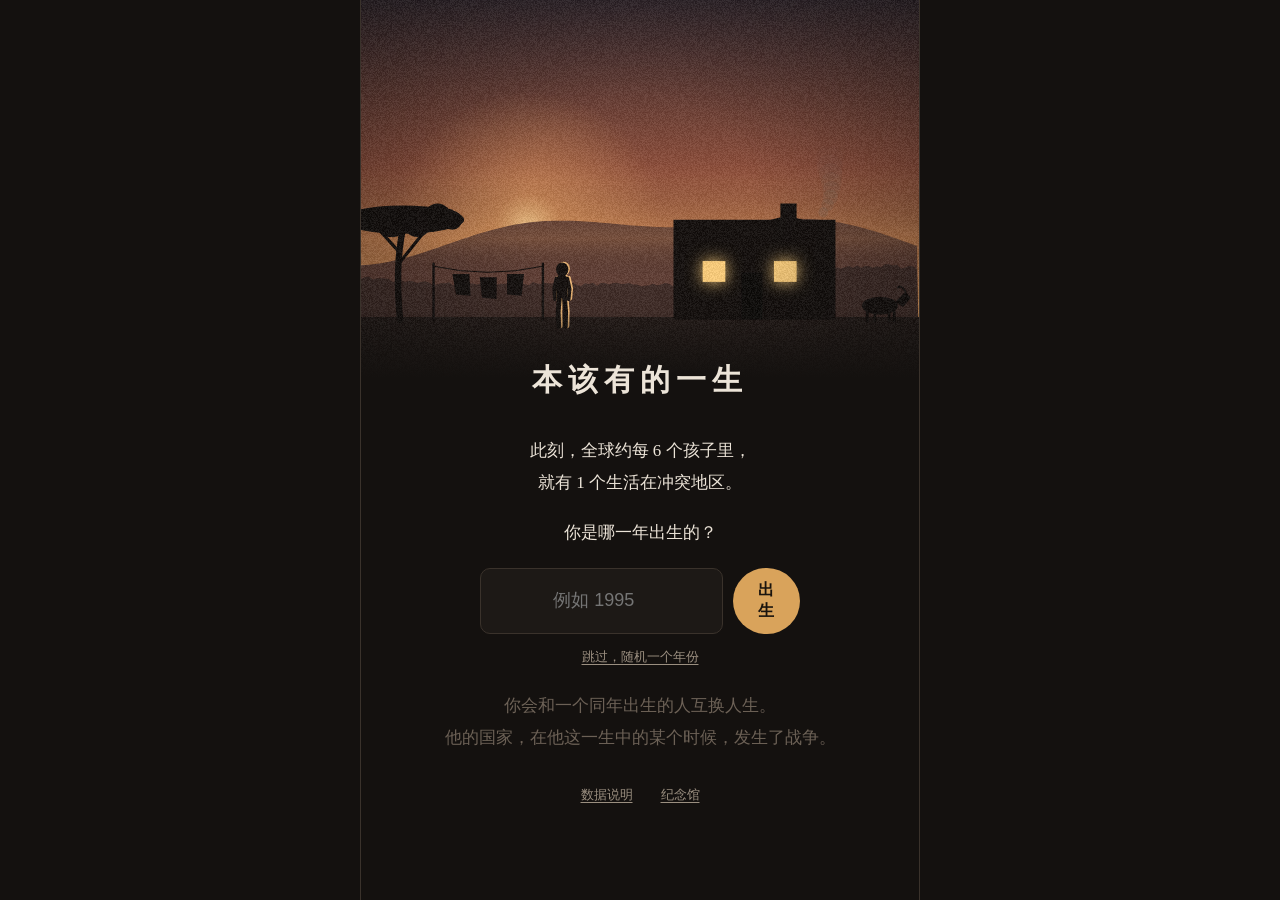
==== commit 3b82c350: "benggai/: v7 章节叙事（妹妹/爸爸/朋友三条人物线、一致性修复） Co-Authored-By: Claude Opus 5.5 <noreply@anthropic.com>" ====
--- a/benggai/index.html
+++ b/benggai/index.html
@@ -141,6 +141,30 @@
 .mem .w { color: var(--muted); font-size: 13px; margin-top: 4px; }
 .toast { position: fixed; left: 50%; bottom: 90px; transform: translateX(-50%); background: #2b241e; border: 1px solid var(--line); padding: 10px 16px; border-radius: 999px; font-size: 13px; z-index: 30; }
 @media (min-width: 600px) { #app { border-left: 1px solid var(--line); border-right: 1px solid var(--line); } }
+
+/* 章节 */
+.chap { padding: 6px 0 18px; transition: opacity .6s ease; }
+.chap.past { opacity: .38; }
+.chead { font-size: 12px; letter-spacing: .14em; color: var(--accent); margin: 10px 0 10px; display: flex; justify-content: space-between; }
+.chead span { color: var(--dim); letter-spacing: 0; }
+.chap .line { font-family: var(--serif); font-size: 17px; line-height: 1.9; margin: 2px 0 6px; opacity: 0; animation: rowIn .7s ease forwards; }
+.chap .line.muted { color: var(--muted); font-size: 15px; }
+.chap .line.result { color: var(--accent); }
+.chap .line.alt { border-left: 2px solid var(--line); padding-left: 12px; color: #cfc4b4; font-size: 16px; }
+.chap .line.alt b { color: var(--accent); font-weight: 500; }
+.chap.recap .chead { color: var(--muted); }
+.bridge { font-size: 13px; color: var(--dim); margin: 14px 0 4px; padding-left: 10px; border-left: 1px dashed var(--line); line-height: 1.6; }
+.bridge span { display: block; font-size: 11px; color: #5a4f45; }
+.opts { opacity: 0; animation: rowIn .6s ease forwards; margin-top: 6px; }
+.opt.picked { border-color: var(--accent); }
+.opt.dim { opacity: .35; }
+.opt:disabled { cursor: default; }
+.letter { font-family: var(--serif); background: #e9dfcd; color: #2a2119; border-radius: 4px; padding: 18px 18px 14px; margin: 12px 0; line-height: 1.9; opacity: 0; animation: rowIn 1s ease forwards; box-shadow: 0 6px 24px rgba(0,0,0,.4); transform: rotate(-0.6deg); }
+.letter p { margin: 0 0 6px; } .letter .from { text-align: right; margin-top: 8px; }
+.next { width: 100%; }
+.ctrl-row #pocketView { display: none; }
+.fam.friend { border-color: #4b4036; }
+#endCard .trio { color: #d8ccbb; }
 </style>
 </head>
 <body>
@@ -191,8 +215,7 @@
     <footer id="ctrl">
       <div id="grid"></div>
       <div class="ctrl-row">
-        <button id="btnPause" class="ghost">暂停</button>
-        <button id="btnSpeed" class="ghost">1×</button>
+        <button id="btnNext" class="primary next hidden">继续</button>
         <span id="pocketView" class="muted small"></span>
       </div>
     </footer>
@@ -271,8 +294,8 @@
   const RISK_CAP = 0.3;
   const INJURY_RATIO = 2.5;
   const TRAVEL = { city: 0.006, abroad: 0.012, abroad2: 0.03 };
-  const CARE_AGES = [4, 6, 8, 10, 12, 14, 16, 19, 23, 28, 35, 45, 55];
-  const ASK_AGES = [5, 15, 30, 50, 70];
+  const CARE_AGES = [11, 17, 26];
+  const ASK_AGES = [];
   const MAX_BIG = 6;         // 每局大选择上限（征兵、房子、前线后方不计入）
 
   let D = null;
@@ -434,6 +457,8 @@
       fam.push({ id: 'sib' + i, rel: 'sib', sex: rnd(seed, 'sibsex', i) < 0.5 ? 'f' : 'm',
         by: older ? by - gap : by + gap, unborn: !older });
     }
+    // 贯穿一生的妹妹：比你小 2–4 岁
+    fam.push({ id: 'sis', rel: 'sib', sex: 'f', by: by + 2 + Math.floor(rnd(seed, 'sisgap') * 3), unborn: true });
     fam.forEach(p => { p.alive = !p.unborn; p.loc = 'home'; p.away = null; });
     const gma = fam.find(p => p.id === 'gma');
     if (by - gma.by > 80) gma.alive = false;
@@ -455,6 +480,8 @@
       warYears: 0, inZoneYears: 0, firstWar: null, lastWarYear: null, everWar: false,
       displacedEver: false, served: false, trauma: false, leg: false, profiteer: false,
       hunger: 0, deathYear: null, cause: null, log: [], suppress: false, line: line || 'war',
+      // 同一条街长大的朋友：和你同性别、差不多大，不算家人
+      friend: { id: 'friend', sex, by: by - Math.floor(rnd(seed, 'fage') * 2), alive: true, loc: 'home', away: null },
     };
     Object.defineProperty(st, 'c', { value: c, enumerable: false, writable: true });
     st.eduTarget = eduTarget(st, st.line);
@@ -583,12 +610,19 @@
       opts: () => ['front', 'rear'], fx: { front: { money: 10 }, rear: {} },
       apply(st, opt) { st.army.post = opt; st.log.push({ y: st.year, t: 'post', opt }); },
     },
-    school: {
-      recap: false,
-      when: (st, x) => x.war && (x.zone === 'in' || x.zone === 'near') && homeLoc(st) && st.age >= 7 && st.age <= 17
-        && st.school.years < st.eduTarget && rnd(st.seed, 'closure', st.year) < closureP(x),
-      opts: () => ['far', 'help'], fx: { far: { mood: 3 }, help: { money: 5, mood: -5 } },
-      apply(st, opt) { st.school.mode = opt; if (opt === 'far') { st.riskMul = 1.3; st.riskMulUntil = st.year + 4; } st.log.push({ y: st.year, t: 'schoolChoice', opt }); },
+    sisSchool: {
+      recap: true,
+      when: (st, x) => x.war && (x.zone === 'in' || x.zone === 'near') && homeLoc(st) && st.age >= 8 && !!sisAt(st, 9, 15)
+        && rnd(st.seed, 'closure', st.year) < closureP(x),
+      opts: st => st.stats.money >= 15 ? ['sendSis', 'keepSis'] : null,
+      fx: { sendSis: { money: -25 }, keepSis: { money: 5 } },
+      apply(st, opt) {
+        const p = sisAt(st, 9, 15);
+        st.sisSchool = opt;
+        if (opt === 'sendSis') { p.away = 'school'; p.loc = 'city'; }
+        else p.schoolLost = true;
+        st.log.push({ y: st.year, t: 'sisSchoolDone', opt });
+      },
     },
     neighbor: {
       recap: true,
@@ -699,6 +733,7 @@
       apply(st, opt) {
         if (opt === 'keepStudy') st.eduTarget = Math.max(st.eduTarget, st.stats.money >= 45 ? 16 : 12);
         else st.eduTarget = st.school.years;
+        st.eduMax = Math.max(st.eduMax || 0, st.eduTarget);
         st.log.push({ y: st.year, t: 'study', opt });
       },
     },
@@ -772,12 +807,15 @@
     },
   };
   const SC_FIRST = ['draft', 'house', 'post'];
+  const PEACE_SC = ['study', 'migrate', 'workAbroad'];
   const SC_REST = Object.keys(SC).filter(k => SC_FIRST.indexOf(k) < 0);
 
+  function sisOf(st) { return st.fam.find(p => p.id === 'sis'); }
+  function sisAt(st, a0, a1) { const p = sisOf(st); return p && p.alive && !p.away && p.loc === st.loc && st.year - p.by >= a0 && st.year - p.by <= a1 ? p : null; }
   function homeLoc(st) { return st.loc === 'home' || st.loc === 'moved'; }
   function household(st) { return [st].concat(st.fam.filter(p => p.alive && !p.away && p.loc === st.loc)); }
-  function teenKid(st) { return st.fam.find(p => p.rel === 'kid' && p.alive && !p.away && st.year - p.by >= 12 && st.year - p.by <= 18); }
-  function teenDaughter(st) { return st.fam.find(p => p.rel === 'kid' && p.sex === 'f' && p.alive && !p.away && st.year - p.by >= 15 && st.year - p.by <= 17); }
+  function teenKid(st) { return st.fam.find(p => p.rel === 'kid' && p.alive && !p.away && p.loc === st.loc && st.year - p.by >= 12 && st.year - p.by <= 18); }
+  function teenDaughter(st) { return st.fam.find(p => p.rel === 'kid' && p.sex === 'f' && p.alive && !p.away && p.loc === st.loc && st.year - p.by >= 15 && st.year - p.by <= 17); }
   function closureP(x) { return Math.min(0.85, 0.3 + x.r * 450); }
   function sickPatient(st) {
     const al = st.fam.filter(p => p.alive && !p.away && p.loc === st.loc);
@@ -787,7 +825,8 @@
     p.army = { start: y, until: y + 2 + Math.floor(rnd(st.seed, 'armydur', p === st ? 'self' : p.id) * 5),
       post: p === st ? 'rear' : (rnd(st.seed, 'post', p.id) < 0.5 ? 'front' : 'rear'), done: false };
     if (p === st) { st.served = true; st.army.comrade = true; st.log.push({ y, t: 'armyStart' }); }
-    else { p.away = 'army'; st.log.push({ y, t: 'famDrafted', who: p.id }); }
+    else { p.away = 'army'; st.log.push({ y, t: 'famDrafted', who: p.id }); if (p.id === 'dad') giveRadio(st); }
+    if (p === st && st.friend && st.friend.alive && st.friend.army && !st.friend.army.done) st.army.withFriend = true;
   }
   function flee(st, loc, alone, quiet) {
     const y = st.year, old = st.loc;
@@ -829,6 +868,8 @@
       const sc = SC[id];
       if (st.done[id]) continue;
       if (!sc.always && st.big >= MAX_BIG) continue;
+      // 战争刚来的那一年，先讲「战争来了」，战时的选择从下一年开始
+      if (x.war && !st.everWar && PEACE_SC.indexOf(id) < 0) continue;
       if (!sc.when(st, x)) continue;
       if (id === 'draft') {
         const t = draftTarget(st);
@@ -885,17 +926,22 @@
     st.carePicks.push({ age: st.age, tag });
   }
   function itemThisYear(st) {
-    const a = st.age, al = id => st.fam.some(p => p.id === id && p.alive);
-    const sib = st.fam.find(p => p.rel === 'sib' && p.alive && st.year - p.by >= 5);
-    if (a === 6) return 'shoes';
-    if (a === 9) return sib ? 'drawing:' + sib.id : 'marbles';
-    if (a === 11) return 'photo';
-    if (a === 13) return st.school.years >= 6 ? 'certificate' : 'knife';
-    if (a === 15) return al('dad') ? 'radio' : (al('mom') ? 'scarf' : 'letter');
+    const a = st.age;
+    const sis = st.fam.find(p => p.id === 'sis');
+    if (sis && sis.alive && st.year - sis.by === 5) return 'drawing:sis';
+    if (a === 10 && st.friend && st.friend.alive && !st.friend.abroad) { st.friend.loc = st.loc === 'moved' ? 'home' : st.loc; st.friend.met = st.year; return 'football'; }
+    if (a === 12) return 'photo';
     if (st.justMarried) return 'ring';
     const k = st.fam.find(p => p.rel === 'kid' && p.alive && st.year - p.by === 6);
     if (k) return 'tooth:' + k.id;
     return null;
+  }
+  // 爸爸走了（参军或去世）时，收音机自动到你手里
+  function giveRadio(st) {
+    if (st.gotRadio || st.line === 'peace') return;
+    st.gotRadio = st.year;
+    if (st.pocket.length < 5) st.pocket.push('radio');
+    else st.pocket[st.pocket.length - 1] = 'radio';
   }
   // drop：口袋满时要放下的那一格；-1 表示放下新东西
   function addItem(st, item, drop) {
@@ -920,6 +966,7 @@
     } else {
       p.alive = false; p.diedYear = st.year; p.cause = cause;
       st.log.push({ y: st.year, t: 'famDeath', who: p.id, cause, away: p.away });
+      if (p.id === 'dad') giveRadio(st);
       bump(st, EVFX.famDeath);
     }
   }
@@ -1046,7 +1093,7 @@
         A.powUntil = y + 1 + Math.floor(rnd(seed, 'powlen', y) * 3); ev(st, { y, t: 'pow' });
       }
       if (A.powUntil === y) st.log.push({ y, t: 'powBack' });
-      if (A.comrade && !A.comradeDied && y > A.start) {
+      if (A.comrade && !A.withFriend && !A.comradeDied && y > A.start) {
         const cr = Math.min(RISK_CAP, r * 6 * POST_K[A.post || 'rear']);
         if (rnd(seed, 'comrade', y) < cr) { A.comradeDied = y; ev(st, { y, t: 'comradeDeath' }); }
       }
@@ -1058,7 +1105,7 @@
       }
     }
     // 躲征兵
-    if (st.hiding >= y && !st.army && war && rnd(seed, 'search', y) < 0.15) {
+    if (st.hiding >= y && !st.army && war && homeLoc(st) && rnd(seed, 'search', y) < 0.15) {
       ev(st, { y, t: 'caught' }); startArmy(st, st, y); st.hiding = 0;
     }
     // 帮人藏
@@ -1080,7 +1127,7 @@
     // 家人：被搜到、参军来信、回来
     st.fam.forEach(p => {
       if (!p.alive) return;
-      if (p.hiding >= y && war && rnd(seed, 'search', p.id, y) < 0.15) { p.hiding = 0; st.log.push({ y, t: 'famCaught', who: p.id }); startArmy(st, p, y); }
+      if (p.hiding >= y && war && p.loc === 'home' && rnd(seed, 'search', p.id, y) < 0.15) { p.hiding = 0; st.log.push({ y, t: 'famCaught', who: p.id }); startArmy(st, p, y); }
       if (p.army && !p.army.done) {
         if (y > p.army.start && rnd(seed, 'letter', p.id, y) < 0.4) st.log.push({ y, t: 'letter', who: p.id });
         if (y >= p.army.until || (!war && !isWar(st, y - 1))) {
@@ -1090,12 +1137,47 @@
       }
     });
 
+    // 妹妹
+    const sis = sisOf(st);
+    if (sis && sis.alive && !peaceLine) {
+      const sa = y - sis.by;
+      if (sis.away === 'school' && sa >= 18) { sis.away = null; sis.loc = st.loc === 'abroad2' ? 'home' : st.loc; sis.educated = true; st.log.push({ y, t: 'sisBack' }); }
+      if (war && !sis.away && sis.loc === st.loc && sa >= 16 && sa <= 17 && st.stats.money < 25 && rnd(seed, 'sismar', y) < 0.25) {
+        sis.away = 'married'; st.log.push({ y, t: 'sisMarried' });
+      }
+      if (war && !sis.nurse && sis.away !== 'married' && sis.away !== 'abroad' && sa >= 16 && sa <= 25 && !sis.schoolLost
+          && (x.zone === 'in' || x.zone === 'near') && rnd(seed, 'sisnurse', y) < 0.5) {
+        sis.nurse = y; st.log.push({ y, t: 'sisNurse' });
+      }
+    }
+    // 朋友
+    const f = st.friend;
+    if (f && f.alive && !peaceLine) {
+      const fa = y - f.by;
+      if (f.met && war && !f.army && !f.abroad && f.sex === 'm' && fa >= 16 && fa <= 40 && rnd(seed, 'fdraft', y) < 0.3) {
+        f.army = { start: y, until: y + 2 + Math.floor(rnd(seed, 'fdur') * 4), post: rnd(seed, 'fpost') < 0.6 ? 'front' : 'rear', done: false };
+        st.log.push({ y, t: 'friendDrafted' });
+        if (inArmy(st, y)) st.army.withFriend = true;
+      } else if (f.met && y - f.met >= 3 && war && !f.army && !f.abroad && rnd(seed, 'fabroad', y) < 0.03) {
+        f.abroad = y; f.loc = 'abroad'; st.log.push({ y, t: 'friendLeft' });
+      }
+      if (f.army && !f.army.done && (y >= f.army.until || (!war && !isWar(st, y - 1)))) { f.army.done = true; st.log.push({ y, t: 'friendBack' }); }
+      const v = violentRisk(st, f, y), hb = Math.max(0, hazard(fa, f.sex, c, y, 'war') - r);
+      const u = rnd(seed, 'death', 'friend', y);
+      if (u < v + hb) {
+        f.alive = false; f.diedYear = y; f.cause = u < v ? 'violence' : fa < 5 ? 'child' : fa >= 65 ? 'old' : 'illness';
+        st.log.push({ y, t: 'friendDeath', cause: f.cause, army: inArmy(f, y) });
+        if (st.army && !st.army.done && st.army.withFriend && !st.army.comradeDied) st.army.comradeDied = y;
+      }
+    }
+
     // 生死
     const hf = clamp(1 + (60 - st.stats.health) / 100, 0.7, 1.5);
     st.fam.filter(p => p.alive).concat([st]).forEach(p => {
       const id = p === st ? 'self' : p.id;
       const age = y - p.by;
       if (age < 0 || !p.alive) return;
+      if (p.id === 'mom' && st.fam.some(q => q.id === 'sis' && q.unborn)) return;
       const hp = hazard(age, p.sex, c, y, 'peace');
       let hb = hp;
       if (!peaceLine) {
@@ -1161,7 +1243,7 @@
   function peaceLife(st) {
     const p = newLife(st.seed, st.by, 'peace');
     p.care = JSON.parse(JSON.stringify(st.care));
-    p.eduTarget = eduTarget(p, 'peace');
+    p.eduTarget = Math.max(eduTarget(p, 'peace'), st.eduMax || 0);
     p.suppress = true;
     while (p.alive) finishYear(p);
     return p;
@@ -1187,6 +1269,8 @@
       if (a.alive && !q.alive && q.diedYear >= startYear) out.push({ k: 'famDies', who: q.id, cause: q.cause });
       if (!a.alive && q.alive && a.diedYear >= startYear) out.push({ k: 'famLives', who: q.id });
     });
+    if (A.friend && B.friend && A.friend.alive !== B.friend.alive && (A.friend.diedYear || B.friend.diedYear || 0) >= startYear)
+      out.push({ k: B.friend.alive ? 'friendLives' : 'friendDies' });
     if (B.injured > A.injured) out.push({ k: 'selfInjured' });
     if (B.injured < A.injured) out.push({ k: 'noInjury' });
     if (B.leg && !A.leg) out.push({ k: 'leg' });
@@ -1208,7 +1292,7 @@
     if (B.married && !A.married) out.push({ k: 'married' });
     const kd = B.fam.filter(p => p.rel === 'kid').length - A.fam.filter(p => p.rel === 'kid').length;
     if (kd > 0) out.push({ k: 'moreKids', n: kd });
-    const rank = { selfDies: 0, selfLives: 0, selfLonger: 0, selfShorter: 0, famDies: 1, famLives: 1, neverServed: 2, leg: 2,
+    const rank = { selfDies: 0, selfLives: 0, selfLonger: 0, selfShorter: 0, famDies: 1, famLives: 1, friendDies: 1, friendLives: 1, neverServed: 2, leg: 2,
       selfInjured: 2, noInjury: 3, houseHit: 2, prison: 2, lessSchool: 4, moreSchool: 4, moreHunger: 4, lessHunger: 4,
       richer: 5, poorer: 5, moreFriends: 6, lonelier: 6, married: 6, moreKids: 6 };
     out.sort((a, b) => rank[a.k] - rank[b.k]);
@@ -1239,7 +1323,7 @@
   }
 
   return {
-    init, rnd, newLife, attach, clone, prompts, applyChoice, applyCare, addItem, keepOnly,
+    init, rnd, newLife, sisOf, inArmy, effZone, attach, clone, prompts, applyChoice, applyCare, addItem, keepOnly,
     finishYear, runBranch, diff, ending, peaceLife, warRate, isWar, zoneOf, actual, peace,
     hazard, lifeExp, solveB, candidates, SC, NOW, WAR, INTENSE, ZONE_K, POST_K, RISK_CAP, TRAVEL, CARE_AGES,
   };
@@ -1811,32 +1895,32 @@
   for (const g in GROUP) GROUP[g].split(' ').forEach(i => { ISO_GROUP[i] = g; });
   const NAMES = {
     arab: ['艾哈迈德 穆罕默德 优素福 奥马尔 哈立德 萨米尔 卡里姆 阿里 易卜拉欣 哈桑', '法蒂玛 阿雅 莱拉 努尔 萨拉 玛丽亚姆 扎伊纳卜 哈娜 雅斯敏 鲁卡娅'],
-    israel: ['约纳坦 阿维 诺姆 伊泰 埃坦 阿萨夫', '诺娅 塔玛 米卡 希拉 雅埃尔 莉亚'],
+    israel: ['约纳坦 阿维 诺姆 伊泰 埃坦 阿萨夫 奥姆里 盖伊 罗伊 伊多', '诺娅 塔玛 米卡 希拉 雅埃尔 莉亚 奥丽 玛雅 希拉 谢尔'],
     afghan: ['法里德 纳西尔 瓦希德 贾米尔 拉希姆 阿卜杜拉 沙基尔 哈米德 努尔丁 扎希尔', '帕丽莎 马丽娜 古尔巴哈尔 纳希德 扎赫拉 法丽达 沙基拉 罗娅 苏赫拉 哈蒂杰'],
     persian: ['礼萨 阿米尔 梅迪 侯赛因 达尔尤什 卡维 纳维德 巴巴克', '玛赫莎 帕丽 莎丽 内达 法尔扎内 玛丽亚姆 西敏 罗珊'],
     turkic: ['穆斯塔法 埃姆雷 阿尔丹 奥尔罕 布拉克 杰姆 卡迪尔 鲁斯塔姆', '艾谢 泽伊内普 埃丽芙 古尔娜拉 莱拉 迪拉拉 阿伊古尔 梅丽克'],
-    caucasus: ['吉奥尔吉 达维特 阿尔缅 列文 戈尔 尼科', '尼诺 阿努什 塔马尔 莉阿娜 玛丽亚姆 卢西内'],
+    caucasus: ['吉奥尔吉 达维特 阿尔缅 列文 戈尔 尼科 瓦赫唐 阿拉姆 绍塔 季格兰', '尼诺 阿努什 塔马尔 莉阿娜 玛丽亚姆 卢西内 娜娜 埃特里 阿尔皮内 凯蒂'],
     slavic: ['安德烈 德米特罗 伊万 谢尔盖 米哈伊洛 帕夫洛 弗拉基米尔 尼古拉 博格丹 阿列克谢', '奥莲娜 娜塔莉娅 玛丽娅 伊琳娜 卡捷琳娜 索菲娅 达丽娅 安娜 尤利娅 塔季扬娜'],
-    alb: ['阿尔本 多利安 贝西姆 恩维尔 阿迪', '阿尔塔 布莉恩达 莉丽 瓦洛拉 多娜'],
+    alb: ['阿尔本 多利安 贝西姆 恩维尔 阿迪 弗拉通 里努斯 阿格隆 贝基姆 德里顿', '阿尔塔 布莉恩达 莉丽 瓦洛拉 多娜 埃丽莎 米拉 维约萨 阿尔布丽 弗洛拉'],
     horn: ['阿贝贝 特沃德罗斯 海尔 约哈内斯 达维特 梅科宁 基达内 特斯法耶', '梅塞雷特 蒂吉斯特 赫鲁特 赛拉 阿尔马兹 贝蕾赫 莉娅 哈娜'],
     somali: ['阿卜迪 穆罕默德 法拉赫 哈桑 奥斯曼 尤素福 阿里 伊斯梅尔', '法杜玛 哈莉玛 阿米娜 萨赫拉 哈瓦 菲尔多萨 卡迪佳 伊夫拉'],
     lakes: ['让 埃里克 帕特里克 奥利维耶 约瑟夫 伊诺桑 克洛德 蒂埃里', '克莱芒蒂娜 玛丽 伊马居莱 尚塔尔 埃斯佩朗斯 格蕾丝 吉塞勒 弗洛朗斯'],
     uga: ['奥凯洛 穆卡萨 奥蒙多 塞瓦尼 姆维西加 基伊扎 奥乔拉 卡托', '纳卡托 阿琴 纳鲁伯加 阿蒂姆 基森盖 阿波 纳穆塔 阿约'],
-    ssd: ['邓 加朗 马约克 阿库奥尔 马比奥尔 卢奥尔', '阿约克 尼亚邦 阿琼 阿伊恩 尼亚德 阿查尔'],
+    ssd: ['邓 加朗 马约克 阿库奥尔 马比奥尔 卢奥尔 马戈克 阿约姆 库奥尔 马朱克', '阿约克 尼亚邦 阿琼 阿伊恩 尼亚德 阿查尔 尼亚科 阿库特 尼亚琼 阿丁'],
     west: ['埃梅卡 楚克伍 奥卢 克瓦梅 科菲 塞孔 阿德巴约 恩纳姆迪 易卜拉欣 穆萨', '恩戈齐 阿达 芬米 阿玛 齐奥玛 宾塔 雅娜 伊菲 阿伊沙 阿比盖尔'],
     sahel: ['阿马杜 布巴卡尔 穆萨 易卜拉欣 苏莱曼 马马杜 奥马尔 伊德里斯', '阿伊莎 法图玛塔 玛丽亚姆 哈迪贾 阿米娜塔 赛塔 拉玛图 艾萨图'],
-    south: ['塔博 西佐 坦多 西邦加 姆福 塔纳卡', '诺姆萨 坦迪 莱拉托 鲁达 塔里莎 诺库图拉'],
+    south: ['塔博 西佐 坦多 西邦加 姆福 塔纳卡 卢索 姆兰多 布西 法拉伊', '诺姆萨 坦迪 莱拉托 鲁达 塔里莎 诺库图拉 齐波 坦卡 鲁梅 法莱'],
     luso: ['若昂 曼努埃尔 安东尼奥 若泽 保罗 马里奥 卡洛斯 多明戈斯', '玛丽亚 安娜 若阿娜 特雷莎 伊莎贝尔 卢西娅 罗莎 艾达'],
     samuslim: ['伊姆兰 乌斯曼 法伊萨尔 拉希德 卡西姆 阿西夫 塔里克 拉赫曼 阿亚恩 阿里', '阿伊莎 法蒂玛 赛玛 玛丽亚姆 拉贝娅 纳迪娅 萨尔玛 齐纳特 鲁比娜 塔丝琳'],
     sahindu: ['拉姆 苏雷什 普拉卡什 阿琼 迪尼什 卡马尔 苏尼尔 拉维', '西塔 普丽娅 拉克希米 安贾莉 迪皮卡 卡维塔 尼玛拉 苏曼'],
-    vn: ['阮文明 陈文雄 黎文山 范文德 武文平 黄文勇', '阮氏兰 陈氏梅 黎氏花 范氏秋 武氏雪 黄氏玉'],
-    khmer: ['索帕 维沙尔 达拉 皮塞 宋邦 萨洛', '索菲 斯雷莫 达维 瑞丝 玛丽娜 斯雷涅'],
-    mm: ['昂敏 觉梭 吴丁 敏昂 佐温 丁貌', '素素 玛玛 钦钦 敏敏 苏苏 南达'],
-    malay: ['布迪 阿古斯 苏尔约 哈迪 里扎尔 安迪', '斯里 德薇 努尔 拉蒂 茵丹 普特丽'],
-    korea: ['金哲洙 朴永浩 李成民 崔光日 郑大成 姜明植', '金英姬 朴顺子 李明淑 崔贞爱 郑美京 姜春花'],
+    vn: ['阮文明 陈文雄 黎文山 范文德 武文平 黄文勇 吴文海 邓文光 裴文强 杜文胜', '阮氏兰 陈氏梅 黎氏花 范氏秋 武氏雪 黄氏玉 吴氏凤 邓氏草 裴氏莲 杜氏香'],
+    khmer: ['索帕 维沙尔 达拉 皮塞 宋邦 萨洛 布拉索 维塔 索宾 戈萨尔', '索菲 斯雷莫 达维 瑞丝 玛丽娜 斯雷涅 莉达 索卡 卡涅卡 波法'],
+    mm: ['昂敏 觉梭 吴丁 敏昂 佐温 丁貌 貌貌 吞吞 觉温 耶敏', '素素 玛玛 钦钦 敏敏 苏苏 南达 埃埃 丁丁 桑桑 茵茵'],
+    malay: ['布迪 阿古斯 苏尔约 哈迪 里扎尔 安迪 巴尤 达尼 约科 伊万', '斯里 德薇 努尔 拉蒂 茵丹 普特丽 阿尤 丽娜 维达 玛雅'],
+    korea: ['金哲洙 朴永浩 李成民 崔光日 郑大成 姜明植 尹东赫 韩相浩 吴在元 林正植', '金英姬 朴顺子 李明淑 崔贞爱 郑美京 姜春花 尹玉顺 韩恩珠 吴善英 林惠淑'],
     latam: ['何塞 胡安 卡洛斯 路易斯 米格尔 豪尔赫 曼努埃尔 拉斐尔 迭戈 安德烈斯', '玛丽亚 瓜达卢佩 罗莎 卡门 安娜 露西娅 索菲娅 伊莎贝尔 埃斯佩兰萨 帕特里西娅'],
-    carib: ['德文 马库斯 安德烈 肖恩 特雷沃', '奇娜 凯莎 塔妮娅 雪莉 杰德'],
-    haiti: ['让-巴蒂斯特 皮埃尔 雅克 埃德蒙 卢克', '玛丽-若瑟 罗丝 让娜 克莱尔 米雷耶'],
+    carib: ['德文 马库斯 安德烈 肖恩 特雷沃 德韦恩 卡尔 罗德尼 韦斯利 加里', '奇娜 凯莎 塔妮娅 雪莉 杰德 娜塔莎 索尼娅 卡米尔 伊冯 黛西'],
+    haiti: ['让-巴蒂斯特 皮埃尔 雅克 埃德蒙 卢克 若瑟 弗朗索瓦 米歇尔 雷内 安托万', '玛丽-若瑟 罗丝 让娜 克莱尔 米雷耶 娜塔莉 苏珊 伊薇特 吉赛尔 玛蒂娜'],
   };
   for (const g in NAMES) NAMES[g] = NAMES[g].map(s => s.split(' '));
 
@@ -1870,7 +1954,10 @@
     const pool = NAMES[ISO_GROUP[st.iso] || 'latam'][sex === 'f' ? 1 : 0];
     let i = Math.floor(R(st.seed, 'nm', id) * pool.length);
     for (let t = 0; t < pool.length && skip.indexOf(pool[i]) >= 0; t++) i = (i + 1) % pool.length;
-    return skip.indexOf(pool[i]) < 0 ? pool[i] : '小' + pool[i];   // 名字池用完时（大家庭），用「小某某」区分
+    if (skip.indexOf(pool[i]) < 0) return pool[i];
+    const alt = NAMES.latam[sex === 'f' ? 1 : 0].concat(NAMES.west[sex === 'f' ? 1 : 0]);   // 名字池用完时（大家庭），从别的池子补
+    for (let t = 0; t < alt.length; t++) { const n = alt[(i + t) % alt.length]; if (skip.indexOf(n) < 0) return n; }
+    return pool[i];
   }
   function personName(st, id, sex) {
     const taken = [rawName(st, 'self', st.sex, [])];
@@ -1910,7 +1997,7 @@
     for (let i = 0; i < 12; i++) { const n = personName(st, key + (i || ''), sex); if (taken.indexOf(n) < 0) return n; }
     return personName(st, key, sex);
   }
-  const friendName = st => otherName(st, 'friend', R(st.seed, 'friendsex') < 0.5 ? 'f' : 'm');
+  const friendName = st => personName(st, 'friend', st.sex);
   const loverName = st => otherName(st, 'lover', st.sex === 'f' ? 'm' : 'f');
   const CN_NUM = ['零', '一', '两', '三', '四', '五', '六', '七', '八', '九', '十'];
   const yrs = n => '这' + (n <= 10 ? CN_NUM[n] : n) + '年';
@@ -1941,9 +2028,9 @@
   function itemLabel(st, item) {
     const [k, id] = item.split(':');
     return {
-      shoes: '第一双球鞋', drawing: (id ? who(st, id) : '') + '画的一张画', marbles: '一袋玻璃弹珠', photo: '一张全家福',
+      shoes: '第一双球鞋', drawing: (id === 'sis' ? '妹妹' + personName(st, 'sis', 'f') : id ? who(st, id) : '') + '画的那张画', marbles: '一袋玻璃弹珠', photo: '一张全家福',
       certificate: '小学毕业证', knife: '爸爸给的小刀', radio: '爸爸的收音机', scarf: '妈妈的围巾', letter: '一封没寄出去的信',
-      ring: '一枚戒指', tooth: (id ? who(st, id, true) : '孩子') + '的第一颗乳牙',
+      ring: '一枚戒指', football: '那个瘪了的足球', tooth: (id ? who(st, id, true) : '孩子') + '的第一颗乳牙',
     }[k] || k;
   }
   const STAT_NAME = { health: '健康', money: '钱', mood: '心情', social: '人际' };
@@ -1974,7 +2061,7 @@
       case 'grain': return { q: '有人出三倍的价钱收你家的粮食。你知道是给谁吃的。', o: { sell: '卖', refuse: '不卖' } };
       case 'sick': return { q: w + '病倒了。镇上的诊所关了门。', o: { toCity: '冒险送进城里', care: '留在家里照顾' } };
       case 'relAbroad': return { q: '在国外的表哥打来电话：「过来吧，这边有活干。」', o: { goAbroad: '带上家人走', stayHome: '留下' } };
-      case 'refugees': return { q: '从' + reg + '逃来的人挤满了车站。有一家人在你家门口坐了一整天。', o: { host: '让他们住进来', noHost: '关上门' } };
+      case 'refugees': return { q: '从打仗的地方逃来的人挤满了车站。有一家人在你家门口坐了一整天。', o: { host: '让他们住进来', noHost: '关上门' } };
       case 'hoard': return { q: '仓库里还有两百袋面粉。外面的面包已经涨了五倍。', o: { hoardSell: '囤起来，慢慢高价卖', fair: '按原价卖', give: '分给邻居' } };
       case 'smuggleGoods': return { q: '有人找上门：帮着把「货」运过检查站，一趟顶一年的收入。', o: { run: '干', noRun: '不干' } };
       case 'buyHouse': return { q: '隔壁一家要逃难，急着卖房，价格只有原来的一成。', o: { buy: '买下来', noBuy: '不买', keepFor: '替他们看着房子' } };
@@ -2017,7 +2104,7 @@
       earlyMarry: { agree: w + '嫁了过去。', refuseM: '你拒绝了提亲。' },
       desert: { deserting: '那天夜里，你跑了。', stayArmy: '你没有跑。' },
       smuggler: { goFar: '你花光了所有的钱，上了路。', stayCamp: '你留在了营地。' },
-      ret: { back: '你们回到了' + region(st) + '。', remain: '你们留了下来。这里成了新的家。' },
+      ret: { back: (st.draft && st.draft.opt === 'leave' ? '你' : '你们') + '回到了' + region(st) + '。', remain: (st.draft && st.draft.opt === 'leave' ? '你' : '你们') + '留了下来。这里成了新的家。' },
       enemy: { approach: '你走过去，站在他面前。你们谁也没有说话。', avoid: '你绕开了。那天你没买菜。', tell: '你把他的名字告诉了别人。' },
       comrade: { visit: '你坐了一天的车，去了' + comradeName(st) + '家。他的母亲拉着你的手不放。', letter: '你写了一封信。写了很多遍。' },
       rebuild: { rebuildNow: '你们开始重新盖房子。', waitBuild: '房子的事，先放一放。' },
@@ -2255,6 +2342,8 @@
       case 'moreFriends': return '会有更多人愿意帮你';
       case 'lonelier': return '身边的人会少很多';
       case 'married': return '你会在那几年结婚';
+      case 'friendDies': return '朋友' + friendName(st) + '会没能活下来';
+      case 'friendLives': return '朋友' + friendName(st) + '会活着';
       case 'moreKids': return '家里会多' + (it.n > 1 ? it.n + '个' : '一个') + '孩子';
     }
     return '';
@@ -2280,12 +2369,13 @@
     let best = null, score = -1;
     recaps.forEach(r => r.alts.forEach(a => {
       a.diff.items.forEach(it => {
-        const s = { selfLives: 10, selfDies: 9, famLives: 8, famDies: 6, selfLonger: 7, leg: 5, neverServed: 4, houseHit: 3, moreSchool: 2 }[it.k] || 0;
+        const s = { selfLives: 10, selfDies: 9, famLives: 8, famDies: 6, friendLives: 7, friendDies: 5, selfLonger: 7, leg: 5, neverServed: 4, houseHit: 3, moreSchool: 2 }[it.k] || 0;
         if (s > score) { score = s; best = { r, a, it }; }
       });
     }));
     if (!best || score < 2) return null;
     const sc = scenarioText(st, best.r.choice);
+    if (best.r.choice.id === 'sisSchool') sc.o = { sendSis: '送她去城里读书', keepSis: '留她在家' };
     const lab = sc.o[best.a.opt] || '';
     const p = pron(st);
     const ph = diffPhrase(st, best.it, best.a.branch).replace(/你/g, p);
@@ -2353,6 +2443,555 @@
     selfName, personName, region, relLabel, who, careLabel, itemLabel, hintText, scenarioText, choiceLine,
     narrateYear, recapText, hardestLine, endingText, birthText, ASK, OCC, OCC_NOUN, STAT_NAME, pron, comradeName,
   };
+});
+</script>
+<script>/* 《本该有的一生》章节文案：把引擎里的一段人生，讲成 12–18 个章节。
+ *
+ * 一致性约定：每句话用 L(文本, 需要在场的人) 生成。refs 里的人必须「活着且在你身边」，
+ * 由 tools/consistency.js 批量检查；回忆里提到的人不进 refs。
+ */
+(function (root, factory) {
+  if (typeof module === 'object' && module.exports) module.exports = factory(require('./engine.js'), require('./text.js'));
+  else root.Story = factory(root.Engine, root.Text);
+})(typeof self !== 'undefined' ? self : this, function (E, T) {
+  'use strict';
+  const R = E.rnd;
+  const pick = (arr, r) => arr[Math.min(arr.length - 1, Math.floor(r * arr.length))];
+  const L = (t, refs, together) => ({ t, refs: refs || [], together: !!together });   // together：这句话要求两人此刻在一起
+
+  // ---------------- 人物与状态查询 ----------------
+  const fam = (st, id) => st.fam.find(p => p.id === id);
+  const sis = st => fam(st, 'sis');
+  const sisName = st => T.personName(st, 'sis', 'f');
+  const friendName = st => T.personName(st, 'friend', st.sex);
+  const alive = (st, id) => { const p = id === 'friend' ? st.friend : fam(st, id); return !!(p && p.alive && !p.unborn); };
+  // 「在身边」：活着、没在外面、和你在同一个地方
+  const here = (st, id) => {
+    const p = id === 'friend' ? st.friend : fam(st, id);
+    if (!p || !p.alive || p.unborn) return false;
+    if (id === 'friend') return !p.abroad && !(p.army && !p.army.done) && p.loc === (st.loc === 'moved' ? 'home' : st.loc);
+    return !p.away && p.loc === st.loc;
+  };
+  const ageOf = (st, id, y) => { const p = id === 'friend' ? st.friend : fam(st, id); return y - p.by; };
+  const sib = st => st.sex === 'f' ? '姐姐' : '哥哥';     // 妹妹怎么叫你
+  const ta = st => st.sex === 'f' ? '她' : '他';
+  const fta = st => st.friend.sex === 'f' ? '她' : '他';
+  const evsOf = (st, y) => st.log.filter(e => e.y === y);
+  const has = (st, y, t, f) => evsOf(st, y).find(e => e.t === t && (!f || f(e)));
+  const placeWord = st => st.urban ? '一座小城' : '一个村子';
+
+  // ---------------- 章节：人生阶段 ----------------
+  function birth(st) {
+    const y = st.by, c = st.c, b = T.birthText(st);
+    const u5 = Math.round(E.actual(c, 'u5', y) * 10);
+    const lines = [L(y + ' 年，你出生在' + c.name + b.region + '的' + placeWord(st) + '里。')];
+    if (alive(st, 'dad')) lines.push(L('爸爸有一台旧收音机，每天晚上都要听新闻。', ['dad']));
+    if (alive(st, 'gma')) lines.push(L('奶奶说，你哭起来的声音，像你爸爸小时候。', ['gma']));
+    lines.push(L('那一年，' + c.name + '每 1000 个孩子里，有 ' + u5 + ' 个活不过五岁。'));
+    const z = E.zoneOf(st, y);
+    if (z === 'in') lines.push(L('你出生的时候，' + b.region + '已经在打仗了。'));
+    else if (z) lines.push(L('你出生的时候，这个国家的另一些地方，已经在打仗了。'));
+    return { key: 'birth', title: '出生', lines, scene: { time: 'dusk' } };
+  }
+  function sisBirth(st, y) {
+    const a = y - st.by, n = sisName(st);
+    const lines = [];
+    if (a < 2) lines.push(L('你还太小，不记得那天。后来妈妈说，' + n + '出生那天下着雨。'));
+    else {
+      lines.push(L(n + '出生那天下着雨。'));
+      if (here(st, 'dad')) lines.push(L('爸爸把收音机关了，说：别吵着她。', ['dad']));
+      if (alive(st, 'sis')) lines.push(L('你趴在床边看了很久。她的手，还没有你的一根手指长。', ['sis']));
+    }
+    if (!alive(st, 'sis')) lines.push(L('她只活了几个月。妈妈很久都不让别人提她的名字。'));
+    return { key: 'sisBirth', title: '妹妹', lines, scene: { time: 'dusk', weather: 'rain' } };
+  }
+  function drawing(st, y) {
+    const n = sisName(st);
+    return { key: 'drawing', title: '那张画', scene: { time: 'day' }, lines: [
+      L(n + '用你的旧衬衫，给布娃娃缠了一圈又一圈。', ['sis']),
+      L('「它摔伤了，」她说，「我是医生。」', ['sis']),
+      L('那天晚上，她画了一张画：一个穿白衣服的人，旁边歪歪扭扭写着她的名字。', ['sis']),
+      L('她把画塞进你的口袋：「你帮我收着。」', ['sis']),
+    ] };
+  }
+  function friend(st, y) {
+    if (!alive(st, 'friend')) return null;
+    const n = friendName(st);
+    const where = { home: '同一条街上的', city: '城里亲戚家隔壁的', abroad: '营地里隔壁帐篷的', abroad2: '在异乡，你认识了' }[st.friend.loc] || '同一条街上的';
+    const lines = [L(where + n + '，和你一般大。', ['friend'])];
+    if (st.friend.loc === 'abroad') lines.push(L('你们在营地的空地上，用一个瘪了的足球踢了一整个夏天。', ['friend']));
+    else if (E.zoneOf(st, y) === 'in') lines.push(L('你们在被炸塌的院墙后面，找到一个瘪了的足球。', ['friend']));
+    else lines.push(L('你们用一个瘪了的足球，在土路上踢了一整个夏天。', ['friend']));
+    if (st.friend.loc !== 'abroad') { /* 上面两种场景已经写了踢球 */ }
+    lines.push(L(n + '说，长大了要去城里的球队。你说你也去。', ['friend']));
+    return { key: 'friend', title: '朋友', lines, scene: { time: 'day', extra: 'friend' } };
+  }
+  function study(st, y) {
+    return { key: 'study', title: '十五岁', lines: [L('初中念完了。' + (here(st, 'dad') ? '爸爸蹲在门口抽烟，' : '') + '家里问你：还读吗？', here(st, 'dad') ? ['dad'] : [])] };
+  }
+  function marry(st, y) {
+    const spn = T.personName(st, 'sp', fam(st, 'sp').sex), s = sis(st), lines = [L('你和' + spn + '结婚了。')];
+    if (!alive(st, 'sp')) { lines.push(L('那一年还没过完，' + spn + '就走了。你把结婚时的衣服，叠好收进了箱子。')); return { key: 'marry', title: '成家', lines, scene: { time: 'dusk' } }; }
+    if (s && s.diedYear && s.diedYear < y) lines.push(L('婚礼上，你在桌边给' + sisName(st) + '留了一个位子。没人问为什么。'));
+    else if (s && s.alive && s.away === 'abroad') lines.push(L(sisName(st) + '在电话里哭了，说她回不来。'));
+    else if (s && s.alive && here(st, 'sis')) lines.push(L(sisName(st) + '给你们缝了一床被子，针脚很密。', ['sis'], true));
+    if (st.friend.diedYear && st.friend.diedYear < y) lines.push(L('你想，如果' + friendName(st) + '还在，' + fta(st) + '会是第一个来闹的人。'));
+    else if (here(st, 'friend')) lines.push(L(friendName(st) + '喝多了，抱着你哭。', ['friend'], true));
+    return { key: 'marry', title: '成家', lines, scene: { time: 'dusk' } };
+  }
+  function kid(st, y, e) {
+    const k = fam(st, e.who), n = T.personName(st, k.id, k.sex);
+    const lines = [L('你的' + (k.sex === 'f' ? '女儿' : '儿子') + n + '出生了。')];
+    if (!k.alive) { lines.push(L((k.sex === 'f' ? '她' : '他') + '只活了几个月。你把那件小衣服，一直留着。')); return { key: 'kid', title: '孩子', lines, scene: { time: 'night' } }; }
+    if (E.isWar(st, y) && (st.loc === 'home' || st.loc === 'moved' || st.loc === 'city')) lines.push(L('那天夜里，远处一直有闷响。' + n + '一声都没哭。', [k.id]));
+    else lines.push(L('你抱着' + (k.sex === 'f' ? '她' : '他') + '，在门口站了一整夜。', [k.id]));
+    return { key: 'kid', title: '孩子', lines, scene: { time: 'night' } };
+  }
+  // 女儿五岁：和妹妹小时候一样
+  function echo(st, y, k) {
+    const s = sis(st), n = T.personName(st, k.id, k.sex);
+    const lines = [L(n + '五岁那年，用旧衬衫给布娃娃缠了一圈又一圈。', [k.id])];
+    if (s && s.diedYear) lines.push(L('你在门口站了很久。'), L('你想起了' + sisName(st) + '。'));
+    else if (s && s.alive) lines.push(L('你给' + sisName(st) + '打了个电话。她在那头笑了很久。'));
+    return { key: 'echo', title: '旧衬衫', lines, scene: { time: 'day' } };
+  }
+  function mid(st, y) {
+    const lines = [L('你' + (y - st.by) + '岁了。' + (st.occ ? '你' + T.OCC[st.occ] + '，已经很多年。' : ''))];
+    const s = sis(st);
+    if (s && s.alive) lines.push(L(sisPathLine(st, y), []));
+    if (here(st, 'dad') && st.pocket.indexOf('radio') < 0) lines.push(L('爸爸老了，耳朵不太好，收音机总是开得很大声。', ['dad'], true));
+    else if (alive(st, 'dad')) lines.push(L('爸爸老了。你们隔几个月通一次电话，他总问你吃得好不好。', ['dad']));
+    else if (st.gotRadio) lines.push(L('那台收音机还在。你偶尔会打开它，听一会儿新闻。'));
+    return { key: 'mid', title: '中年', lines, scene: {} };
+  }
+  function old(st, y) {
+    const lines = [], s = sis(st);
+    lines.push(L('你' + (y - st.by) + '岁了。你喜欢坐在门口，看路上的孩子。'));
+    if (s && s.diedYear) {
+      const kept = st.pocket.indexOf('drawing:sis') >= 0;
+      if (kept) lines.push(L('你终于打开了' + sisName(st) + '那张画。纸已经黄了，白衣服还是白的。'));
+      else lines.push(L('那张画，丢在了很多年前的路上。你常常想，她画的那个人，到底长什么样。'));
+    }
+    return { key: 'old', title: '老了', lines, scene: { time: 'dusk' } };
+  }
+  function sisPathLine(st, y) {
+    const s = sis(st), n = sisName(st);
+    if (s.nurse) return n + '当了护士。她说，缝过的伤口，比她画过的画还多。';
+    if (s.away === 'married') return n + '嫁到了另一个镇，生了好几个孩子。她说她已经想不起来，小时候想当什么了。';
+    if (s.away === 'abroad' || s.loc === 'abroad' || s.loc === 'abroad2') return n + '在异乡的医院做清洁工，每天经过手术室门口。';
+    if (s.educated) return n + '在城里读完了书，在一家诊所帮忙。';
+    return n + '一直在家里帮忙。课本收在箱子底，很多年没打开过。';
+  }
+
+  // ---------------- 章节：战争带来的 ----------------
+  function war(st, y, e) {
+    const b = T.birthText(st), lines = [], s = sis(st), a = y - st.by;
+    if (e.away) lines.push(L('老家那边打起来了。你在电话里听到了枪声。'));
+    else if (e.zone === 'in') lines.push(L(y + ' 年，' + b.region + '来了军队。从这一年起，夜里常有枪声。'));
+    else if (e.zone === 'near') lines.push(L('隔壁省打起来了。车站里开始挤满从那边逃过来的人。'));
+    else lines.push(L('收音机里说，国家的另一头打起来了。离这里很远，远到你以为它不会来。'));
+    if (e.t === 'warAgain') lines[0] = L('安静了几年之后，枪声又回来了。');
+    const radioWithYou = st.pocket.indexOf('radio') >= 0;
+    if (!e.away && here(st, 'dad') && !radioWithYou) lines.push(L('收音机里的声音变得很急。爸爸把音量拧到最小，整夜没睡。', ['dad']));
+    else if (!e.away && here(st, 'dad')) lines.push(L('爸爸整夜坐在门口，听远处的动静。', ['dad']));
+    else if (!e.away && radioWithYou) lines.push(L('你把爸爸那台收音机拧到最小，整夜没睡。'));
+    else if (!e.away && here(st, 'mom')) lines.push(L('妈妈把门闩上了两道。', ['mom']));
+    if (s && here(st, 'sis') && y - s.by >= 4 && y - s.by <= 13 && e.t === 'warStart')
+      lines.push(L(sisName(st) + '问你：「打仗的时候，医生也要上班吗？」', ['sis']), L('你说不知道。'));
+    if (a < 4) lines.unshift(L('你还不记事。后来大人们说起那一年，都不说话了。'));
+    return { key: 'war', title: e.t === 'warAgain' ? '又打起来了' : '战争来了', lines, scene: { time: 'night' } };
+  }
+  function draftScript(st, y, e) {
+    const w = T.who(st, e.who);
+    const lines = [L('镇上来了人，要年轻人跟他们走。')];
+    if (e.who === 'dad') {
+      lines.push(L('爸爸走的那天，把收音机交给了你：「替我听着。」'));
+      lines.push(L('你抱着收音机，站在门口，直到看不见他。'));
+    } else lines.push(L(w + '跟着他们走了。妈妈追到了路口。'));
+    return { key: 'draftScript', title: '有人来敲门', lines, scene: {} };
+  }
+  function loss(st, y, e) {
+    const lines = [], who = e.who, cause = e.cause;
+    if (who === 'sis') {
+      if (cause === 'violence') lines.push(L('那天' + sisName(st) + '去井边打水。'), L('后来你很多年都不敢去那口井。'));
+      else if (cause === 'travel') lines.push(L(sisName(st) + '没能走到。你们把她留在了路边的一棵树下。'));
+      else lines.push(L(sisName(st) + '病了。' + (E.isWar(st, y) ? '诊所关着门，' : '') + '她走的时候很安静。'));
+      lines.push(L(st.pocket.indexOf('drawing:sis') >= 0 ? '口袋里那张画，你没有再打开过。' : '你想起她画的那个穿白衣服的人。'));
+    } else if (who === 'dad') {
+      if (e.away === 'army') lines.push(L('部队来了一封信。爸爸没有回来。'));
+      else if (cause === 'violence') lines.push(L('爸爸出门去买面包，再也没有回来。'));
+      else lines.push(L('爸爸病了。' + (E.isWar(st, y) ? '镇上的诊所关着门。' : '') + '他走的那天晚上，你把收音机打开，又关上了。'));
+      lines.push(L('收音机还在桌上。很久都没有人再去拧它。'));
+    } else {
+      const p = fam(st, who), w = T.who(st, who);
+      if (e.away === 'army') lines.push(L(w + '没有从前线回来。'));
+      else if (cause === 'violence') lines.push(L(pick([w + '没能回来。', '这一年，' + w + '死于冲突。'], R(st.seed, 'lv', who))));
+      else if (cause === 'travel') lines.push(L('路上，' + w + '没能走到。'));
+      else if (cause === 'child') lines.push(L(w + '没能熬过那个冬天。'));
+      else if (cause === 'old' && !E.isWar(st, y)) lines.push(L(w + '走了，走得很安详。'));
+      else lines.push(L(w + '病了，' + (E.isWar(st, y) ? '医生一直没来。' : '没能好起来。')));
+      if (p.rel === 'sp') lines.push(L('那天晚上，你一个人把桌上的两只碗都洗了。'));
+      if (p.rel === 'kid') lines.push(L('你把' + (p.sex === 'f' ? '她' : '他') + '的鞋，放在了门口。'));
+      if (p.rel === 'mom') lines.push(L('你再也闻不到她做的饭的味道了。'));
+    }
+    return { key: 'loss', title: '失去', lines, scene: { time: 'dusk' }, who };
+  }
+  function friendLoss(st, y, e) {
+    const n = friendName(st), lines = [];
+    if (e.army && st.army && st.army.withFriend && !st.army.done) lines.push(L('那天的阵地上，' + n + '没有回来。'), L(fta(st) + '的背包里，有一个瘪了的足球。'));
+    else if (e.army) lines.push(L('听说' + n + '死在了前线。'), L('你在土路上站了很久。那里以前是你们的球场。'));
+    else if (e.cause === 'violence') lines.push(L(n + '没能回来。'), L('你把那个瘪了的足球，放在了他家门口。'));
+    else lines.push(L(n + '病死了。你们说好要一起去城里的球队的。'));
+    return { key: 'friendLoss', title: n, lines, scene: { time: 'dusk' } };
+  }
+  function friendNews(st, y, e) {
+    const n = friendName(st);
+    if (e.t === 'friendDrafted') {
+      if (st.army && !st.army.done && st.army.withFriend) return { key: 'friendNews', title: '新兵营', lines: [L('在新兵营里，你看见了' + n + '。'), L('他冲你咧嘴笑，像小时候抢到球一样。')] };
+      if (!here(st, 'self') && !(st.loc === st.friend.loc || (st.loc === 'moved' && st.friend.loc === 'home'))) return { key: 'friendNews', title: n, lines: [L('听说' + n + '也被他们带走了。')] };
+      return { key: 'friendNews', title: n, lines: [L(n + '走的那天，冲你喊：「球替我收着，回来还要踢。」')] };
+    }
+    if (e.t === 'friendLeft') {
+      if (st.loc !== 'home' && st.loc !== 'moved') return { key: 'friendNews', title: n, lines: [L('听说' + n + '一家也走了，去了国外。')] };
+      return { key: 'friendNews', title: n, lines: [L(n + '一家走了，说是去国外。'), L('走之前，' + fta(st) + '在你家门口站了一会儿，什么都没说。')] };
+    }
+    if (e.t === 'friendBack' && alive(st, 'friend') && st.alive) {
+      if (here(st, 'friend')) return { key: 'friendNews', title: n, lines: [L(n + '回来了。', ['friend']), L('你们又去土路上踢了一会儿球。' + fta(st) + '跑不快了，你也是。', ['friend'], true)] };
+      return { key: 'friendNews', title: n, lines: [L('听说' + n + '从部队回来了。')] };
+    }
+    return null;
+  }
+  function house(st, y, e) {
+    const lines = [L(e.destroyed ? '一枚炮弹落在了你家。房子没了，只剩下半面墙。' : '一枚炮弹落在了院子里。房顶塌了一角，墙上全是裂缝。')];
+    const hurt = evsOf(st, y).filter(x => x.t === 'injury' && x.from === 'house');
+    hurt.forEach(h => lines.push(L(h.who === 'self' ? '你被埋在瓦砾下面，邻居把你挖了出来。' : T.who(st, h.who) + '受了伤。')));
+    if (here(st, 'sis') && ageOf(st, 'sis', y) < 14) lines.push(L(sisName(st) + '一直攥着你的衣角，不肯松手。', ['sis'], true));
+    return { key: 'house', title: '房子', lines, scene: {}, flash: true };
+  }
+  function leave(st, y, e) {
+    const lines = [];
+    if (e.loc === 'moved') lines.push(L('你们搬进了亲戚家的地下室。白天也要点灯。'));
+    else if (e.loc === 'city') lines.push(L('你们去了城里的亲戚家。一间屋子，住了九个人。'));
+    else if (e.loc === 'abroad' && !e.alone) lines.push(L('你们越过了边境，住进了难民营。'));
+    else if (e.loc === 'abroad2' && !e.quiet) lines.push(L('你们上了路，去一个更远的国家。'));
+    if (e.gmaStays) lines.push(L('奶奶不肯走。她说，房子总得有人看着。'));
+    if (!lines.length) return null;
+    return { key: 'leave', title: '离开', lines, scene: {} };
+  }
+  function army(st, y, e) {
+    if (e.t === 'armyStart') return { key: 'army', title: '军装', lines: [L('你穿上了不合身的军装。'), L(here(st, 'mom') ? '妈妈往你口袋里塞了一块馕，什么都没说。' : '没有人来送你。', here(st, 'mom') ? ['mom'] : [])] };
+    if (e.t === 'demob') return { key: 'army', title: '回家', lines: [L('你退伍回家了。'), L(e.trauma ? '夜里，你常常惊醒，以为自己还在战壕里。' : '没有人问你那几年发生了什么。你也没说。')] };
+    if (e.t === 'pow') return { key: 'army', title: '被俘', lines: [L('你被俘了。'), L('他们的年纪，和你差不多。')] };
+    if (e.t === 'comradeDeath') return { key: 'army', title: '战友', lines: [L('战友' + T.comradeName(st) + '没有回来。'), L('他说过，等仗打完，要请你去他家吃饭。')] };
+    if (e.t === 'injury' && e.who === 'self' && e.army) {
+      const lines = [L(e.leg ? '你受了伤。左腿再也没有好利索。' : '你受了伤，被抬进了野战医院。')];
+      const s = sis(st);
+      if (s && s.alive && s.nurse) lines.push(L('给你换药的人，是' + sisName(st) + '。你们都没说话。'));
+      return { key: 'army', title: '野战医院', lines };
+    }
+    return null;
+  }
+  function sisNews(st, y, e) {
+    const n = sisName(st);
+    if (e.t === 'sisNurse') return { key: 'sisNews', title: n, lines: [L('战地诊所缺人。' + ageOf(st, 'sis', y) + '岁的' + n + '，在那里一干就是好几年。'), L('她在信里写：今天给一个男孩缝了七针，他一直喊妈妈。')] };
+    if (e.t === 'sisMarried') return { key: 'sisNews', title: n, lines: [L(n + '十六岁那年，嫁去了另一个镇。家里实在太穷了。'), L(st.pocket.indexOf('drawing:sis') >= 0 ? '走的那天，她把那张画要了回去，看了很久，又塞回你手里：「还是你收着。」' : '走的那天，她没有回头。')] };
+    if (e.t === 'sisBack') return { key: 'sisNews', title: n, lines: [L(n + '在城里读完了书，回来了。'), L('她给你看她的毕业证，上面的字，比小时候写得好看多了。')] };
+    if (e.t === 'sentAbroad' && e.who === 'sis') return { key: 'sisNews', title: n, lines: [L(n + '走了。从此只能在电话里听到她的声音。')] };
+    return null;
+  }
+  function warEnd(st, y, e) {
+    const lines = [L(e.away ? '老家那边的枪声停了。' : '枪声停了。没人敢相信，但它真的停了。')];
+    const s = sis(st);
+    if (s && s.alive && here(st, 'sis')) lines.push(L('你和' + sisName(st) + '在老房子边上坐了一个下午。她说：「我还记得那张画。」', ['sis'], true));
+    else if (s && s.diedYear) lines.push(L('你去了那口井。井还在。'));
+    if (st.profiteer && st.stats.money >= 55) lines.push(L('你成了镇上最有钱的人之一。可很少有人来你家吃饭。'));
+    return { key: 'warEnd', title: '枪声停了', lines, scene: { time: 'day' } };
+  }
+
+  // ---------------- 选择章节 ----------------
+  const SC_TITLE = { draft: '有人来敲门', house: '怎么办', post: '训练结束', sisSchool: '学校', neighbor: '半夜', hospital: '医院',
+    grain: '粮食', sick: '病', relAbroad: '电话', refugees: '车站', hoard: '面粉', smuggleGoods: '货', buyHouse: '隔壁', famine: '口粮',
+    sendKid: '送走', earlyMarry: '提亲', desert: '夜里', smuggler: '位置', ret: '回去', enemy: '市场', comrade: '托付', rebuild: '重建',
+    study: '十五岁', migrate: '进城', workAbroad: '工地' };
+  function choice(st, p) {
+    const sc = T.scenarioText(st, p), lines = [];
+    if (p.id === 'sisSchool') {
+      const n = sisName(st);
+      lines.push(L('学校关了。城里的学校还开着，可是要住在姑妈家，一个月的饭钱，顶家里半个月。'),
+        L(n + '没说想去。她只是每天晚上，把旧课本从头翻到尾。', ['sis']));
+      sc.o = { sendSis: '送她去城里读书', keepSis: '留她在家' };
+    } else if (p.id === 'draft' && p.role === 'self') {
+      lines.push(L('镇上来了人，要年轻人跟他们走。名单上有你的名字。'));
+      if (here(st, 'mom')) lines.push(L('妈妈一夜没睡。', ['mom']));
+      if (here(st, 'dad')) lines.push(L('爸爸说：「你自己决定。」', ['dad']));
+    } else if (p.id === 'study') {
+      lines.push(L(st.school.years >= 9 ? '初中念完了。家里问你：还读吗？' : '书断断续续念了' + st.school.years + '年。家里问你：还读吗？'));
+      if (here(st, 'sis')) lines.push(L(sisName(st) + '趴在门边听。', ['sis']));
+    } else lines.push(L(sc.q, p.who && p.who !== 'self' ? [p.who] : []));
+    return {
+      key: 'choice:' + p.id, title: SC_TITLE[p.id] || '', lines,
+      options: p.options.map(o => ({ id: o, label: sc.o[o] || o, hint: T.hintText(p.hints[o]) })),
+    };
+  }
+  // 逃难时只能带一样
+  function takeOne(st) {
+    return { key: 'takeOne', title: '只能带一样', lines: [L('要走了。口袋里的东西，只能带走一样。')],
+      options: st.pocket.map((it, i) => ({ id: 'i' + i, label: T.itemLabel(st, it), hint: '' })) };
+  }
+  function careContext(st) {
+    const a = st.age;
+    if (st.loc === 'abroad') return '营地里的日子很长。你' + a + '岁了。';
+    if (st.army && !st.army.done) return '在部队的第' + (st.year - st.army.start + 1) + '年。';
+    if (E.isWar(st, st.year)) return '仗还在打。你' + a + '岁了。';
+    return a < 20 ? '你' + a + '岁了，个子蹿得很快。' : '你' + a + '岁了。';
+  }
+  function careChoice(st, p) {
+    return { key: 'care', title: '这一年', lines: [L(careContext(st)), L('这一年，你最在乎……')],
+      options: p.options.map(o => ({ id: o, label: T.careLabel(st, o), hint: '' })) };
+  }
+
+  // ---------------- 一年结束后：这一年值得讲成章节吗 ----------------
+  const LOSS_REL = { sis: 1, dad: 1, mom: 1, sp: 1, kid: 1 };
+  function chaptersOfYear(st, y) {
+    const evs = evsOf(st, y), out = [], a = y - st.by;
+    const push = c => { if (c && c.lines && c.lines.length) out.push(Object.assign({ y, age: a }, c)); };
+    if (y >= E.NOW && st.alive) return out;            // 2026 年以后只在最后讲
+    evs.forEach(e => {
+      if (e.t === 'sibBorn' && e.who === 'sis') push(sisBirth(st, y));
+      if ((e.t === 'warStart' && y > st.by) || e.t === 'warAgain') push(war(st, y, e));
+      if (e.t === 'draftDone' && e.role === 'child') push(draftScript(st, y, e));
+      if (e.t === 'house') push(house(st, y, e));
+      if (e.t === 'move') push(leave(st, y, e));
+      if (e.t === 'famDeath') {
+        const p = fam(st, e.who);
+        if (LOSS_REL[p.rel] || e.cause === 'violence' || e.cause === 'travel') push(loss(st, y, e));
+      }
+      if (e.t === 'friendDeath' && st.friend.met) push(friendLoss(st, y, e));
+      if (e.t === 'friendDrafted' || e.t === 'friendLeft' || e.t === 'friendBack') push(friendNews(st, y, e));
+      if (/^(armyStart|demob|pow|comradeDeath)$/.test(e.t) || (e.t === 'injury' && e.army)) push(army(st, y, e));
+      if (/^(sisNurse|sisMarried|sisBack)$/.test(e.t) || (e.t === 'sentAbroad' && e.who === 'sis')) push(sisNews(st, y, e));
+      if (e.t === 'warEnd') push(warEnd(st, y, e));
+      if (e.t === 'marry') push(marry(st, y));
+      if (e.t === 'kid' && st.fam.filter(p => p.rel === 'kid').length === 1) push(kid(st, y, e));
+    });
+    const d5 = st.fam.find(p => p.rel === 'kid' && p.sex === 'f' && p.alive && y - p.by === 5);
+    if (d5 && !st.echoed) { st.echoed = true; push(echo(st, y, d5)); }
+    if (a === 45 && st.alive) push(mid(st, y));
+    if (a === 66 && st.alive) push(old(st, y));
+    const ORDER = { war: 0, draftScript: 1, house: 2, loss: 3, friendLoss: 4, leave: 5, army: 6 };
+    out.sort((a, b) => (ORDER[a.key] ?? 9) - (ORDER[b.key] ?? 9));
+    return out.slice(0, 3);
+  }
+  // 物品带出来的章节（在年初的交互阶段）
+  function itemChapter(st, y, item) {
+    if (item === 'drawing:sis') return Object.assign({ y, age: y - st.by }, drawing(st, y));
+    if (item === 'football') { const f = friend(st, y); return f ? Object.assign({ y, age: y - st.by }, f) : null; }
+    return null;
+  }
+
+  // ---------------- 章节之间的一句话 ----------------
+  function bridge(st, y0, y1) {
+    y1 = Math.min(y1, E.NOW);
+    if (y1 <= y0) return null;
+    const bits = [];
+    const evs = st.log.filter(e => e.y >= y0 && e.y < y1);
+    evs.forEach(e => {
+      if (e.t === 'schoolStart') bits.push('你上了学');
+      if (e.t === 'grad') bits.push({ 6: '你读完了小学', 9: '你读完了初中', 12: '你读完了高中', 16: '你读完了大学' }[e.n]);
+      if (e.t === 'sibBorn' && e.who !== 'sis') bits.push(T.who(st, e.who) + '出生了');
+      if (e.t === 'work') bits.push('你开始' + T.OCC[e.occ]);
+      if (e.t === 'kid' && st.fam.filter(p => p.rel === 'kid' && p.by < e.y).length > 0) bits.push(T.who(st, e.who) + '出生了');
+      if (e.t === 'famDeath' && !LOSS_REL[fam(st, e.who).rel] && e.cause !== 'violence' && e.cause !== 'travel') bits.push(T.who(st, e.who) + '走了');
+      if (e.t === 'dropout') bits.push('你再也没有回到学校');
+      if (e.t === 'famBack') bits.push(T.who(st, e.who) + '从部队回来了');
+    });
+    const warYears = evs.filter(e => e.t === 'warDaily').length;
+    const n = y1 - y0, span = n === 1 ? y0 + ' 年' : y0 + '–' + (y1 - 1);
+    let s;
+    if (bits.length) s = bits.slice(0, 3).join('；') + '。';
+    else if (warYears >= Math.max(1, n / 2)) s = '仗一直没停。日子一天一天熬过去。';
+    else s = n > 1 ? '接下来的' + n + '年，日子平平常常。' : '这一年，日子平平常常。';
+    return { span, text: s };
+  }
+
+  // ---------------- 最后一章 ----------------
+  function final(st) {
+    const y = st.deathYear, a = y - st.by, lines = [];
+    const future = y >= E.NOW;
+    // 2026 年以后的部分，用两三句「也许」带过
+    if (future) {
+      const after = st.log.filter(e => e.y >= E.NOW && (e.t === 'marry' || e.t === 'kid' || (e.t === 'famDeath' && LOSS_REL[fam(st, e.who).rel])));
+      const bits = after.slice(0, 3).map(e => e.t === 'marry' ? '你结了婚' : e.t === 'kid' ? T.who(st, e.who) + '出生了' : T.who(st, e.who) + '走了');
+      lines.push(L('后来的事，还没有发生。' + (bits.length ? '也许，' + bits.join('，') + '。' : '也许，日子会平平常常地过下去。')));
+    }
+    const c = st.cause;
+    if (c === 'violence') lines.push(L(a < 15 ? '那一年，你没能活下来。你才' + a + '岁。' : (st.army && !st.army.done ? '那一年，你没有从前线回来。' : '这一年，你死于冲突。')));
+    else if (c === 'travel') lines.push(L('你没能走到。'));
+    else if (c === 'child') lines.push(L('你没能熬过那个冬天。'));
+    else if (c === 'old') lines.push(L((future ? '也许，' : '') + '你在' + a + '岁那年，在睡梦中离开了。'));
+    else lines.push(L((future ? '也许，' : '') + '你在' + a + '岁那年病倒了，再也没有起来。'));
+    // 妹妹的信：她还活着、你活到了 50 岁以后
+    const s = sis(st);
+    let letter = null;
+    if (s && s.alive && a >= 50) {
+      const n = sisName(st), body = [];
+      if (st.sisSchool === 'sendSis') body.push('我常常想起那年学校关门，你把我送去了城里。');
+      else if (st.sisSchool === 'keepSis') body.push('我常常想起那年学校关门。你说，等仗打完，就送我回学校。');
+      else body.push('我常常想起小时候，你背着我去河边。');
+      body.push(sisPathLine(st, y).replace(n, '我').replace('她说，', '').replace(/她/g, '我'));
+      body.push(st.pocket.indexOf('drawing:sis') >= 0 ? '那张画你还留着吗？留着吧。那是我唯一一张，长大以后的样子。' : '那张画丢了也没关系。我还记得我画的是什么。');
+      letter = { to: sib(st) + '：', body, from: '——' + n };
+    }
+    return { key: 'final', y, age: a, title: '最后', lines, letter, scene: { time: 'dusk' } };
+  }
+
+  // 结局卡上属于三个人的几行
+  function trio(st) {
+    const out = [], s = sis(st), n = sisName(st), f = st.friend, fn = friendName(st);
+    if (s && !s.unborn) {
+      if (s.diedYear && (s.cause === 'violence' || s.cause === 'travel' || s.diedYear - s.by < 40)) out.push(n + '死于' + (s.diedYear - s.by) + '岁。如果没有战争，她会是一名医生。');
+      else out.push(sisPathLine(st, st.deathYear || st.year).replace('她说，缝过的伤口，比她画过的画还多。', '') + '如果没有战争，她会是一名医生。');
+    }
+    if (f && f.met && f.diedYear && f.cause === 'violence') out.push(fn + '死于' + (f.diedYear - f.by) + '岁。' + (f.sex === 'f' ? '她' : '他') + '想去城里的球队。');
+    const dad = fam(st, 'dad');
+    if (dad && dad.diedYear && dad.diedYear >= st.by && (dad.cause === 'violence' || dad.away === 'army')) out.push('爸爸死于' + dad.diedYear + '年。那台收音机，你留到了最后。');
+    return out;
+  }
+
+  return { birth, chaptersOfYear, itemChapter, choice, takeOne, careChoice, bridge, final, trio, sisName, friendName, here, alive };
+});
+</script>
+<script>/* 《本该有的一生》流程：一章一章往外吐，界面和测试工具共用。
+ * const r = Runner.create(st); let ch = r.next(); ... r.answer(ch, optionId) ...
+ */
+(function (root, factory) {
+  if (typeof module === 'object' && module.exports) module.exports = factory(require('./engine.js'), require('./text.js'), require('./story.js'));
+  else root.Runner = factory(root.Engine, root.Text, root.Story);
+})(typeof self !== 'undefined' ? self : this, function (E, T, S) {
+  'use strict';
+  // 回看只在这些差别出现时才打扰玩家
+  const MEANINGFUL = new Set(['selfDies', 'selfLives', 'selfLonger', 'selfShorter', 'famDies', 'famLives', 'friendDies', 'friendLives',
+    'neverServed', 'leg', 'selfInjured', 'houseHit', 'prison']);
+
+  function create(st) {
+    const R = { st, cq: [], queue: [], qYear: null, pend: null, snap: null, recaps: [], meta: [], lastY: st.by, n: 0, started: false, finalShown: false };
+
+    function emit(ch) {
+      if (ch.key !== 'recap') ch.n = ++R.n;
+      if (ch.y == null) ch.y = st.year;
+      if (ch.age == null) ch.age = ch.y - st.by;
+      if (!ch.bridge && ch.y > R.lastY && ch.key !== 'recap') ch.bridge = S.bridge(st, R.lastY, ch.y);
+      if (ch.key !== 'recap') R.lastY = Math.max(R.lastY, ch.endOfYear ? ch.y + 1 : ch.y);
+      return ch;
+    }
+    function closeStage() {
+      const pend = R.pend; R.pend = null;
+      const alts = pend.choice.options.filter(o => o !== pend.opt).map(o => {
+        const br = E.runBranch(R.snap, pend.choice, o, st.year);
+        return { opt: o, branch: br, diff: E.diff(st, br, pend.start) };
+      });
+      R.recaps.push({ choice: pend.choice, alts });
+      const good = alts.filter(a => a.diff.items.some(it => MEANINGFUL.has(it.k)));
+      if (!good.length) return;
+      const r = T.recapText(st, pend, good.map(a => Object.assign({}, a, { diff: { items: a.diff.items.filter(it => MEANINGFUL.has(it.k) || it.k === 'lessSchool' || it.k === 'moreSchool') } })));
+      if (pend.choice.id === 'sisSchool') {
+        const lab = { sendSis: '送她去城里读书', keepSis: '留她在家' };
+        r.head = r.head.replace(/「[^」]*」/, '「' + lab[pend.opt] + '」');
+        r.alts.forEach((a, i) => { a.label = lab[good[i].opt]; });
+      }
+      R.cq.push({ key: 'recap', title: '回看', y: st.year - 1, recap: r });
+    }
+    function dropIndex() {   // 口袋满了：先放下和三个人无关的东西
+      const i = st.pocket.findIndex(it => !/^(drawing:sis|radio|football)$/.test(it));
+      return i >= 0 ? i : 0;
+    }
+
+    R.next = function () {
+      if (!R.started) { R.started = true; return emit(Object.assign({ y: st.by, endOfYear: false }, S.birth(st))); }
+      for (let guard = 0; guard < 400; guard++) {
+        if (R.cq.length) return emit(R.cq.shift());
+        if (!st.alive) {
+          if (R.pend) { closeStage(); continue; }
+          if (!R.finalShown) { R.finalShown = true; return emit(Object.assign({ endOfYear: true }, S.final(st))); }
+          return null;
+        }
+        if (st.year >= E.NOW) st.suppress = true;
+        if (R.qYear !== st.year) { R.queue = E.prompts(st); R.qYear = st.year; }
+        while (R.queue.length) {
+          const p = R.queue[0];
+          if (p.kind === 'pocket') {
+            R.queue.shift();
+            E.addItem(st, p.item, p.full ? dropIndex() : null);
+            // 交互是年初提前算好的；如果这期间已经搬走，朋友就是在新地方认识的
+            if (p.item === 'football') st.friend.loc = st.loc === 'moved' ? 'home' : st.loc;
+            const ic = st.year < E.NOW && S.itemChapter(st, st.year, p.item);
+            if (ic) R.cq.push(ic);
+            continue;
+          }
+          if (p.kind === 'care') {
+            R.queue.shift();
+            if (st.suppress) { E.applyCare(st, p.options[0]); continue; }
+            const last = R.cq[R.cq.length - 1];
+            const cc = S.careChoice(st, p);
+            if (last && !last.options) { last.options = cc.options; last.care = p; last.lines = last.lines.concat(cc.lines); }
+            else R.cq.push(Object.assign({ y: st.year, care: p }, cc));
+            continue;
+          }
+          if (p.kind === 'choice') {
+            if (R.pend) { closeStage(); continue; }
+            R.queue.shift();
+            if (st.suppress) { E.applyChoice(st, p, p.options[0]); continue; }
+            R.cq.push(Object.assign({ y: st.year, prompt: p }, S.choice(st, p)));
+            break;
+          }
+          R.queue.shift();
+        }
+        if (R.cq.length) continue;
+        if (st.needTakeOne) {
+          if (st.pocket.length > 1 && !st.suppress) { R.cq.push(Object.assign({ y: st.year, take: true }, S.takeOne(st))); continue; }
+          E.keepOnly(st, 0);
+        }
+        // 过一年
+        const y = st.year;
+        E.finishYear(st);
+        const z = E.zoneOf(st, y);
+        R.meta.push({ y, cls: (st.loc === 'abroad' || st.loc === 'abroad2') ? 'abroad' : z === 'in' ? 'war' : z ? 'near' : '' });
+        const chs = S.chaptersOfYear(st, y).map(c => Object.assign(c, { endOfYear: true }));
+        if (st.alive) {
+          R.queue = E.prompts(st); R.qYear = st.year;
+          // 房子被打中：把「怎么办」直接接在这一章后面
+          const hi = R.queue.findIndex(p => p.kind === 'choice' && p.id === 'house');
+          const hc = chs.find(c => c.key === 'house');
+          if (hi >= 0 && hc && !R.pend) {
+            const p = R.queue.splice(hi, 1)[0], cc = S.choice(st, p);
+            hc.options = cc.options; hc.prompt = p;
+            chs.splice(chs.indexOf(hc), 1); chs.push(hc);   // 带选择的这一章放到当年最后，免得后面的章节写的是选完以后的状态
+          }
+        }
+        if (R.pend && (st.year >= R.pend.start + 5 || !st.alive)) closeStage();
+        // 回看放在这一年的章节之前
+        const rec = R.cq.filter(c => c.key === 'recap');
+        R.cq = R.cq.filter(c => c.key !== 'recap').concat(rec, chs);
+      }
+      return null;
+    };
+
+    // 回答一个章节的选项；返回「选完以后的那一句」
+    R.answer = function (ch, id) {
+      if (ch.take) { E.keepOnly(st, +id.slice(1)); return '你只带走了' + T.itemLabel(st, st.took) + '。'; }
+      if (ch.care) { E.applyCare(st, id); return ''; }
+      if (ch.prompt) {
+        const p = ch.prompt, snap = E.clone(st);
+        E.applyChoice(st, p, id);
+        if (p.recap) { R.pend = { choice: p, opt: id, start: st.year }; R.snap = snap; }
+        if (p.id === 'sisSchool') return id === 'sendSis' ? '你们把' + S.sisName(st) + '送去了城里。她走的时候，把旧课本也带上了。' : S.sisName(st) + '留在了家里。课本被收进了箱子底。';
+        return T.choiceLine(st, p.id, id, p);
+      }
+      return '';
+    };
+    return R;
+  }
+  return { create };
 });
 </script>
 <script>/* 《本该有的一生》界面：开场 → 出生卡 → 逐年 → 交互面板 → 回看 → 结局卡 → 纪念馆 */
@@ -2482,8 +3121,8 @@
   function randomSeed() { return Math.random().toString(36).slice(2, 9); }
   function begin(seed, by, playerBy) {
     const st = E.newLife(seed, by);
-    G = { st, seed, playerBy: playerBy || null, used: {}, recaps: [], pend: null, snap: null, queue: null, qYear: null,
-      speed: 1, paused: false, timer: null, quiet: [], answers: {}, meta: [], ended: false, todayShown: false, lastStats: Object.assign({}, st.stats) };
+    G = { st, seed, playerBy: playerBy || null, runner: Runner.create(st), speed: 1, ended: false, finalShown: false, lastStats: Object.assign({}, st.stats) };
+    G.meta = G.runner.meta;
     const b = T.birthText(st);
     $('bcYear').textContent = b.year + ' 年 · ' + b.sex;
     $('bcName').textContent = b.name;
@@ -2507,7 +3146,7 @@
   $('btnStart').onclick = () => {
     $('feed').innerHTML = ''; $('grid').innerHTML = '';
     if (birthStop) { birthStop(); birthStop = null; }
-    show('life'); stageReset(); stageSet(sceneOf(G.st, G.st.by)); renderHud(); schedule(600);
+    show('life'); stageReset(); nextChapter();
   };
 
   // ---------------- HUD ----------------
@@ -2526,175 +3165,123 @@
     if (p.rel === 'sib' || p.rel === 'sp' || p.rel === 'kid') return rel + T.personName(st, p.id, p.sex);
     return rel;
   }
-  function renderHud() {
-    const st = G.st, y = Math.min(st.year, st.deathYear || st.year), age = y - st.by;
+  function renderHud(yy) {
+    const st = G.st, y = yy != null ? yy : Math.min(st.year, st.deathYear || st.year), age = y - st.by;
     $('hudYear').textContent = y + ' 年 · ' + G.st.c.name;
     $('hudAge').textContent = G.playerBy ? '你们都 ' + age + ' 岁' : age + ' 岁';
     const fb = $('famBar'); fb.innerHTML = '';
+    const others = st.fam.filter(p => p.rel === 'sib' && p.id !== 'sis' && p.alive && !p.unborn).length;
     st.fam.forEach(p => {
       if (p.unborn || (!p.alive && !p.diedYear)) return;
+      if (p.rel === 'sib' && p.id !== 'sis') return;           // 其他兄弟姐妹合并成一项
+      if (!p.alive && p.diedYear < st.by) return;
       const c = el('span', 'fam' + (!p.alive ? ' gone' : p.away ? ' away' : ''));
       c.textContent = p.alive ? famLabel(st, p) + (p.away === 'army' ? '·在部队' : p.away === 'abroad' ? '·在国外' : p.away === 'married' ? '·已出嫁' : '') : famLabel(st, p);
       fb.appendChild(c);
     });
+    if (others) fb.appendChild(el('span', 'fam', '兄弟姐妹 ×' + others));
+    const f = st.friend;
+    if (f && f.met) {
+      const c = el('span', 'fam friend' + (!f.alive ? ' gone' : (f.abroad || (f.army && !f.army.done)) ? ' away' : ''));
+      c.textContent = '朋友' + Story.friendName(st) + (f.alive && f.army && !f.army.done ? '·在部队' : f.alive && f.abroad ? '·在国外' : '');
+      fb.appendChild(c);
+    }
     renderStats($('statBar'), st.stats, G.lastStats);
     G.lastStats = Object.assign({}, st.stats);
     $('pocketView').textContent = st.pocket.length ? '口袋：' + st.pocket.map(i => T.itemLabel(st, i)).join('、') : '';
   }
 
-  // ---------------- 节奏 ----------------
-  function schedule(ms) {
-    clearTimeout(G.timer);
-    G.timer = setTimeout(tick, ms);
-  }
-  $('btnPause').onclick = () => {
-    G.paused = !G.paused;
-    $('btnPause').textContent = G.paused ? '继续' : '暂停';
-    if (!G.paused) schedule(200);
+  // ---------------- 章节 ----------------
+  const MOMENT = { war: 1, house: 1, loss: 1, friendLoss: 1, leave: 1, army: 1, warEnd: 1 };
+  function nextChapter() {
+    const ch = G.runner.next();
+    syncGrid();
+    if (!ch) return finish();
+    showChapter(ch);
+  }
+  function syncGrid() {
+    const g = $('grid');
+    while (g.children.length < G.runner.meta.length) addSquare(G.runner.meta[g.children.length].cls);
+  }
+  function addSquare(cls) { $('grid').appendChild(el('i', 'sq' + (cls ? ' ' + cls : ''))); }
+  function chapterScene(ch) {
+    const st = G.st, y = st.deathYear ? Math.min(ch.y, st.deathYear) : ch.y;
+    const sc = sceneOf(st, y, ch.key === 'final');
+    if (ch.scene && ch.scene.time) sc.time = ch.scene.time;
+    if (ch.scene && ch.scene.weather) sc.weather = ch.scene.weather;
+    return sc;
+  }
+  function showChapter(ch) {
+    const feed = $('feed'), btn = $('btnNext');
+    btn.classList.add('hidden'); clearTimeout(G.nextT);
+    feed.querySelectorAll('.chap').forEach(c => c.classList.add('past'));
+    if (ch.bridge) feed.appendChild(el('div', 'bridge', '<span>' + esc(ch.bridge.span) + '</span>' + esc(ch.bridge.text)));
+    const box = el('section', 'chap' + (ch.key === 'recap' ? ' recap' : ''));
+    let n = 0;
+    const line = (txt, cls) => { const p = el('p', 'line' + (cls ? ' ' + cls : ''), esc(txt)); p.style.animationDelay = (0.3 + n++ * 0.6) + 's'; box.appendChild(p); return p; };
+    if (ch.key === 'recap') {
+      box.appendChild(el('div', 'chead', '回看'));
+      line(ch.recap.head); line(ch.recap.mine);
+      line('这一次，如果你……', 'muted');
+      ch.recap.alts.forEach(a => { const p = line('', 'alt'); p.innerHTML = '<b>' + esc(a.label) + '</b>：' + esc(a.text); });
+    } else {
+      box.appendChild(el('div', 'chead', (ch.n ? '第 ' + ch.n + ' 章 · ' : '') + esc(ch.title) + '<span>' + ch.y + ' · ' + ch.age + ' 岁</span>'));
+      ch.lines.forEach(l => line(l.t));
+      if (ch.letter) {
+        const lt = el('div', 'letter'); lt.style.animationDelay = (0.3 + n++ * 0.6) + 's';
+        lt.innerHTML = '<p>' + esc(ch.letter.to) + '</p>' + ch.letter.body.map(b => '<p>' + esc(b) + '</p>').join('') + '<p class="from">' + esc(ch.letter.from) + '</p>';
+        box.appendChild(lt); n += 2;
+      }
+    }
+    feed.appendChild(box);
+    setTimeout(() => box.scrollIntoView({ behavior: 'smooth', block: 'start' }), 60);
+    renderHud(ch.y);
+    if (ch.key !== 'recap') stageSet(chapterScene(ch));
+    if (MOMENT[ch.key]) moment(ch.title, ch.key === 'house' || ch.key === 'war');
+    const wait = Math.min(0.3 + n * 0.6, 4) * 1000;
+    if (ch.key === 'final') G.finalShown = true;
+    if (ch.options) {
+      const opts = el('div', 'opts'); opts.style.animationDelay = (wait / 1000) + 's';
+      ch.options.forEach(o => {
+        const b = el('button', 'opt', esc(o.label) + (o.hint ? '<span class="h">' + esc(o.hint) + '</span>' : ''));
+        b.onclick = () => choose(ch, o, b, opts, box);
+        opts.appendChild(b);
+      });
+      box.appendChild(opts);
+    } else {
+      G.nextT = setTimeout(() => { btn.textContent = ch.key === 'final' ? '回看这一生' : '继续'; btn.classList.remove('hidden'); }, wait);
+    }
+  }
+  function choose(ch, o, b, opts, box) {
+    opts.querySelectorAll('button').forEach(x => { x.disabled = true; x.classList.add(x === b ? 'picked' : 'dim'); });
+    const res = G.runner.answer(ch, o.id);
+    if (res) { const p = el('p', 'line result', esc(res)); p.style.animationDelay = '0.1s'; box.appendChild(p); }
+    renderHud(G.st.year);
+    G.nextT = setTimeout(() => { $('btnNext').textContent = '继续'; $('btnNext').classList.remove('hidden'); }, 500);
+  }
+  $('btnNext').onclick = () => {
+    $('btnNext').classList.add('hidden');
+    if (!G || G.ended) return;
+    if (G.finalShown) return finish();
+    nextChapter();
   };
-  $('btnSpeed').onclick = () => {
-    G.speed = SPEEDS[(SPEEDS.indexOf(G.speed) + 1) % SPEEDS.length];
-    $('btnSpeed').textContent = G.speed + '×';
-  };
-
-  function tick() {
-    if (!G || G.paused || G.ended || sheetOpen()) return;
-    const st = G.st;
-    if (!st.alive) return finish();
-    if (G.qYear !== st.year) { G.queue = E.prompts(st); G.qYear = st.year; }
-    // 交互
-    if (G.queue.length) {
-      const p = G.queue[0];
-      if (p.kind === 'choice' && G.pend) { closeStage(() => schedule(200)); return; }
-      G.queue.shift();
-      return handlePrompt(p, () => schedule(250));
-    }
-    if (st.needTakeOne) return takeOne(() => schedule(250));
-    // 过一年
-    const y = st.year, hadPrompt = G.hadPrompt; G.hadPrompt = false;
-    E.finishYear(st);
-    const n = T.narrateYear(st, y, G.used);
-    const zone = E.zoneOf(st, y);
-    G.meta.push({ y, cls: (st.loc === 'abroad' || st.loc === 'abroad2') ? 'abroad' : zone === 'in' ? 'war' : zone ? 'near' : '' });
-    addSquare(G.meta[G.meta.length - 1].cls);
-    const quiet = n.filler && y - st.by >= 20 && !zone && !hadPrompt && st.alive && !G.pend;
-    if (quiet && G.quiet.length < 4) {
-      G.quiet.push({ y, text: n.text });
-      renderHud(); stageSet(sceneOf(st, y));
-      return schedule(Math.max(60, 220 / G.speed));
-    }
-    flushQuiet();
-    if (quiet) { G.quiet.push({ y, text: n.text }); renderHud(); return schedule(Math.max(60, 220 / G.speed)); }
-    addRow(y, n.text, { big: n.big, war: !!zone, death: n.dead });
-    renderHud();
-    stageSet(sceneOf(st, y));
-    const mo = momentOf(st, y);
-    if (mo) moment(mo.text, mo.flash);
-    const stageDone = G.pend && (st.year >= G.pend.start + 5 || !st.alive);
-    let d = (n.dead ? 3600 : n.big ? 2600 : BASE_DELAY) / G.speed;
-    if (mo) d = Math.max(d, momentHold() + 300);   // 字幕播完再往下走
-    if (stageDone) { setTimeout(() => closeStage(() => schedule(300)), Math.min(d, 1600)); return; }
-    schedule(d);
-  }
-  function flushQuiet() {
-    if (!G.quiet.length) return;
-    const q = G.quiet; G.quiet = [];
-    if (q.length === 1) addRow(q[0].y, q[0].text, {});
-    else addRow(q[0].y + '–' + String(q[q.length - 1].y).slice(-2), q[0].text.replace(/^也许，/, (q[0].y >= E.NOW ? '也许，' : '')), { note: false });
-  }
-  function addRow(yLabel, text, o) {
-    const feed = $('feed');
-    const y = parseInt(yLabel, 10);
-    if (!G.todayShown && y >= E.NOW && y > G.st.by) { feed.appendChild(el('div', 'today', '今天')); G.todayShown = true; }
-    const r = el('div', 'row' + (o.big ? ' big' : '') + (o.war ? ' war' : '') + (y >= E.NOW ? ' future' : '') + (o.death ? ' death' : '') + (o.choice ? ' choice' : '') + (o.note ? ' note' : ''));
-    r.innerHTML = '<span class="y">' + esc(yLabel) + '</span><span class="t">' + esc(text) + '</span>';
-    feed.appendChild(r);
-    feed.scrollTop = feed.scrollHeight;
-  }
-  function addSquare(cls) { $('grid').appendChild(el('i', 'sq' + (cls ? ' ' + cls : ''))); }
-
-  // ---------------- 面板 ----------------
-  function sheetOpen() { return !$('sheet').classList.contains('hidden'); }
-  function openSheet(html, bind) {
-    $('sheetInner').innerHTML = html;
-    $('sheet').classList.remove('hidden');
-    bind($('sheetInner'));
-  }
-  function closeSheet() { $('sheet').classList.add('hidden'); }
-  const kicker = () => (G.st.year) + ' 年 · ' + G.st.age + ' 岁';
-
-  function handlePrompt(p, done) {
-    const st = G.st;
-    G.hadPrompt = true;
-    if (p.kind === 'care') {
-      openSheet('<div class="kicker">' + kicker() + '</div><h3>这一年，你最在乎……</h3>' +
-        p.options.map((o, i) => '<button class="opt" data-i="' + i + '">' + esc(T.careLabel(st, o)) + '</button>').join(''),
-      box => box.querySelectorAll('.opt').forEach(b => b.onclick = () => { E.applyCare(st, p.options[+b.dataset.i]); closeSheet(); done(); }));
-    } else if (p.kind === 'pocket') {
-      const name = T.itemLabel(st, p.item);
-      if (!p.full) { E.addItem(st, p.item, null); toast('放进口袋：' + name); renderHud(); return done(); }
-      openSheet('<div class="kicker">' + kicker() + '</div><h3>你得到了' + esc(name) + '。<br>口袋满了，要放下一样。</h3>' +
-        st.pocket.map((it, i) => '<button class="opt" data-i="' + i + '">放下 ' + esc(T.itemLabel(st, it)) + '</button>').join('') +
-        '<button class="opt" data-i="-1">不要' + esc(name) + '</button>',
-      box => box.querySelectorAll('.opt').forEach(b => b.onclick = () => { E.addItem(st, p.item, +b.dataset.i); closeSheet(); renderHud(); done(); }));
-    } else if (p.kind === 'ask') {
-      openSheet('<div class="kicker">' + kicker() + '</div><h3>' + esc(T.ASK[p.age]) + '</h3><textarea id="askIn" rows="2" maxlength="40" placeholder="写一句（可以不写）"></textarea>' +
-        '<button class="opt" id="askOk">记下</button><button class="opt" id="askSkip">跳过</button>',
-      box => {
-        box.querySelector('#askOk').onclick = () => { const v = box.querySelector('#askIn').value.trim(); if (v) G.answers[p.age] = v; closeSheet(); done(); };
-        box.querySelector('#askSkip').onclick = () => { closeSheet(); done(); };
-      });
-    } else if (p.kind === 'choice') {
-      const sc = T.scenarioText(st, p);
-      openSheet('<div class="kicker">' + kicker() + '</div><h3>' + esc(sc.q) + '</h3>' +
-        p.options.map(o => '<button class="opt" data-o="' + o + '">' + esc(sc.o[o]) + (Object.keys(p.hints[o] || {}).length ? '<span class="h">' + esc(T.hintText(p.hints[o])) + '</span>' : '') + '</button>').join(''),
-      box => box.querySelectorAll('.opt').forEach(b => b.onclick = () => {
-        const opt = b.dataset.o;
-        const snap = E.clone(st);
-        E.applyChoice(st, p, opt);
-        if (p.recap) { G.pend = { choice: p, opt, start: st.year }; G.snap = snap; }
-        closeSheet(); renderHud(); done();
-      }));
-    } else done();
-  }
-  function takeOne(done) {
-    const st = G.st;
-    openSheet('<div class="kicker">' + kicker() + '</div><h3>要走了。口袋里的东西，只能带走一样。</h3>' +
-      st.pocket.map((it, i) => '<button class="opt" data-i="' + i + '">' + esc(T.itemLabel(st, it)) + '</button>').join(''),
-    box => box.querySelectorAll('.opt').forEach(b => b.onclick = () => { E.keepOnly(st, +b.dataset.i); closeSheet(); renderHud(); done(); }));
-  }
-  function closeStage(done) {
-    const st = G.st, pend = G.pend;
-    G.pend = null;
-    flushQuiet();
-    const alts = pend.choice.options.filter(o => o !== pend.opt).map(o => {
-      const br = E.runBranch(G.snap, pend.choice, o, st.year);
-      return { opt: o, branch: br, diff: E.diff(st, br, pend.start) };
-    });
-    G.recaps.push({ choice: pend.choice, alts });
-    const r = T.recapText(st, pend, alts);
-    openSheet('<div class="kicker">回看</div><div class="recap"><p>' + esc(r.head) + '<br>' + esc(r.mine) + '</p><p class="muted">这一次，如果你……</p>' +
-      r.alts.map(a => '<div class="alt"><b>' + esc(a.label) + '</b>：' + esc(a.text) + '</div>').join('') +
-      '</div><button class="opt" id="recapOk">继续</button>',
-    box => { box.querySelector('#recapOk').onclick = () => { closeSheet(); done(); }; });
-  }
 
   // ---------------- 结局 ----------------
   function finish() {
     if (G.ended) return;
-    flushQuiet();
     G.ended = true;
     const st = G.st;
     const run = () => {
       G.en = E.ending(st);
-      G.et = T.endingText(st, G.en, DATA.meta, G.recaps);
+      G.et = T.endingText(st, G.en, DATA.meta, G.runner.recaps);
+      G.et.trio = Story.trio(st);
       stageReset();
       $('endAsk').textContent = '留给' + T.pron(st) + '一句话。';
       $('endInput').value = '';
       $('endWords').classList.remove('hidden'); $('endCard').classList.add('hidden'); $('endBtns').classList.add('hidden');
       show('end');
     };
-    if (G.pend) closeStage(() => setTimeout(run, 400)); else setTimeout(run, 1600);
+    setTimeout(run, 300);
   }
   $('btnWords').onclick = () => {
     G.words = $('endInput').value.trim();
@@ -2728,6 +3315,7 @@
     c.appendChild(el('div', 'nm', esc(et.name)));
     c.appendChild(el('div', 'meta', st.by + '–' + end + ' · ' + esc(b.country + ' · ' + b.region)));
     et.main.forEach(s => c.appendChild(el('p', null, esc(s))));
+    (et.trio || []).forEach(s => c.appendChild(el('p', 'trio', esc(s))));
     c.appendChild(el('p', 'peace', esc(et.peace)));
     if (et.hard) c.appendChild(el('p', 'hard', esc(et.hard)));
     if (et.took) c.appendChild(el('p', null, esc(et.took)));
@@ -2830,6 +3418,9 @@
     ctx.fillStyle = '#9b8f80'; ctx.font = '30px ' + sans; text(st.by + '–' + (st.deathYear || st.year) + ' · ' + b.country + ' · ' + b.region, P, y); y += 78;
     ctx.font = '40px ' + serif; ctx.fillStyle = '#ece4d8';
     et.main.forEach(s => { y = wr(s, y, 62); });
+    ctx.font = '36px ' + serif; ctx.fillStyle = '#d8ccbb';
+    (et.trio || []).forEach(s => { y = wr(s, y + 4, 56); });
+    ctx.font = '40px ' + serif;
     y += 10; ctx.fillStyle = '#d9a35b'; y = wr(et.peace, y, 62);
     if (et.hard) { y += 10; ctx.fillStyle = '#e9d2b0'; y = wr(et.hard, y, 62); }
     if (et.took) { y += 6; ctx.fillStyle = '#ece4d8'; ctx.font = '34px ' + serif; y = wr(et.took, y, 54); }
